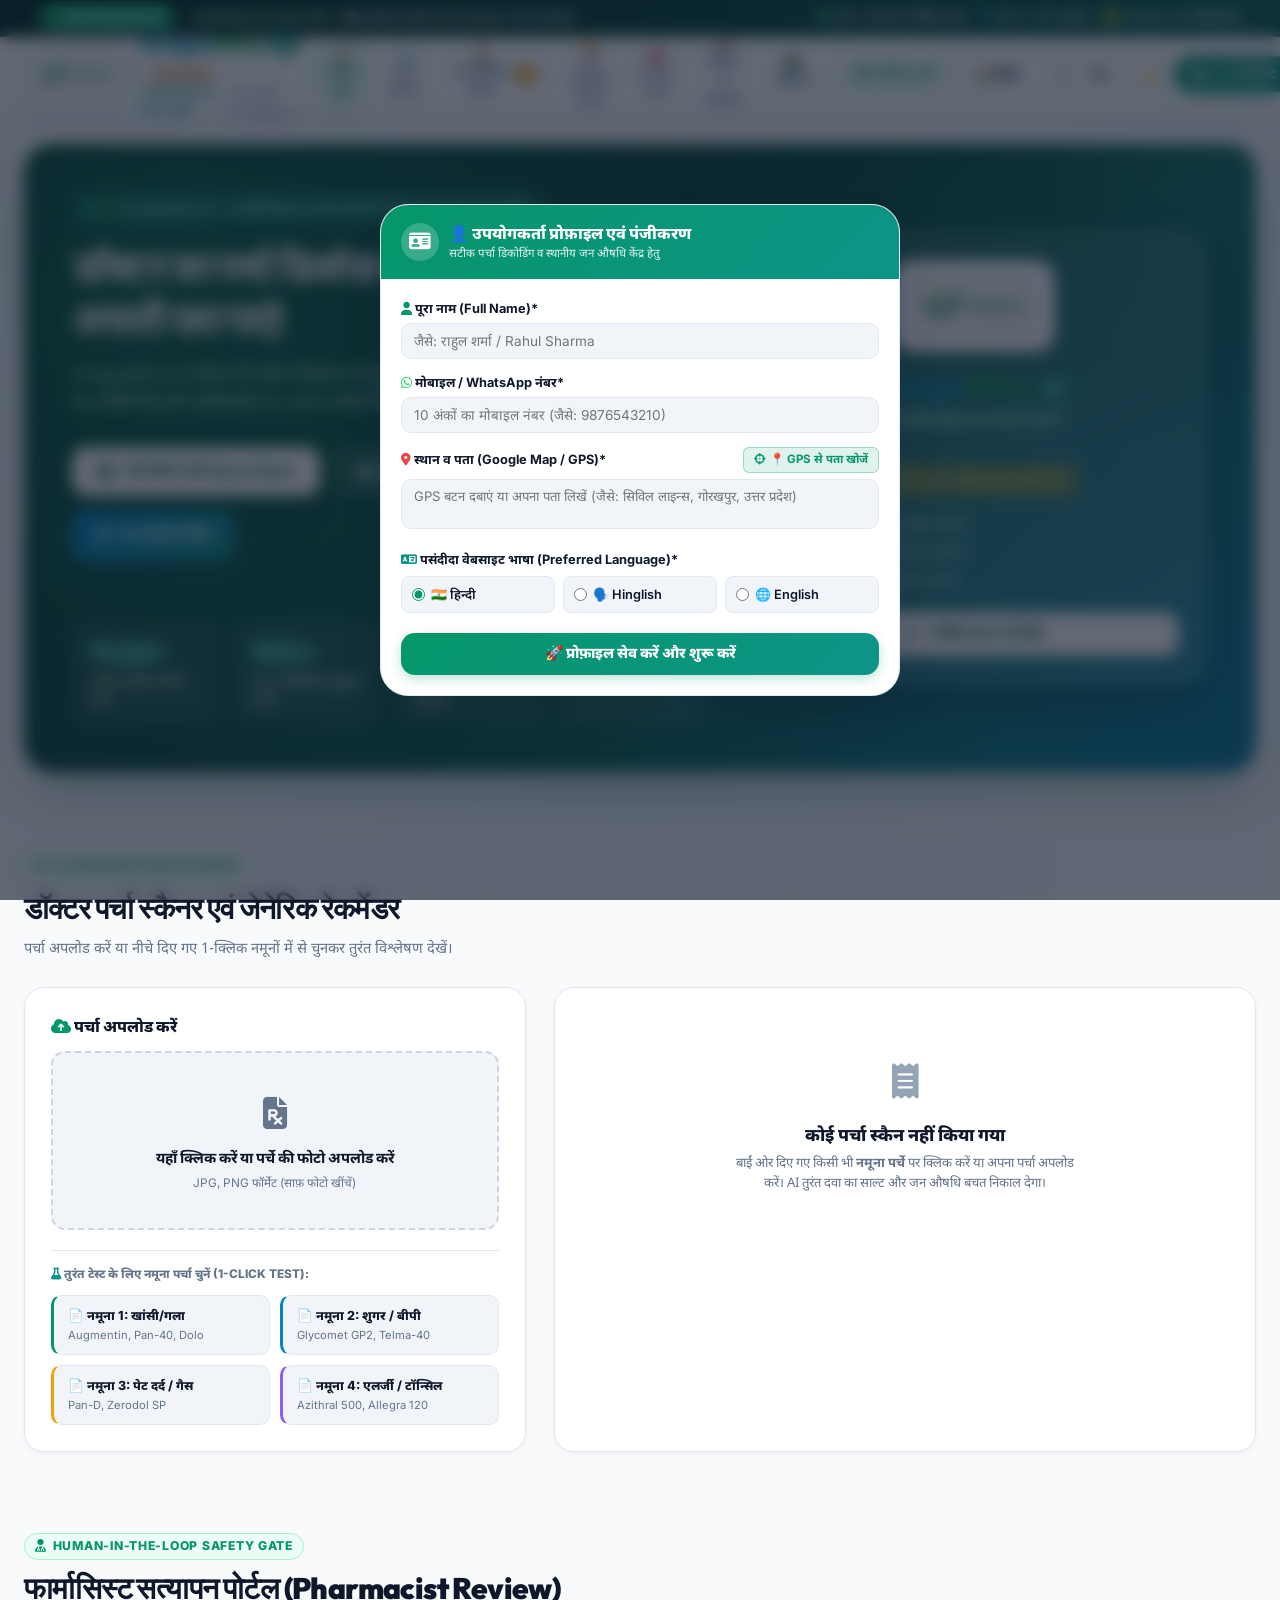
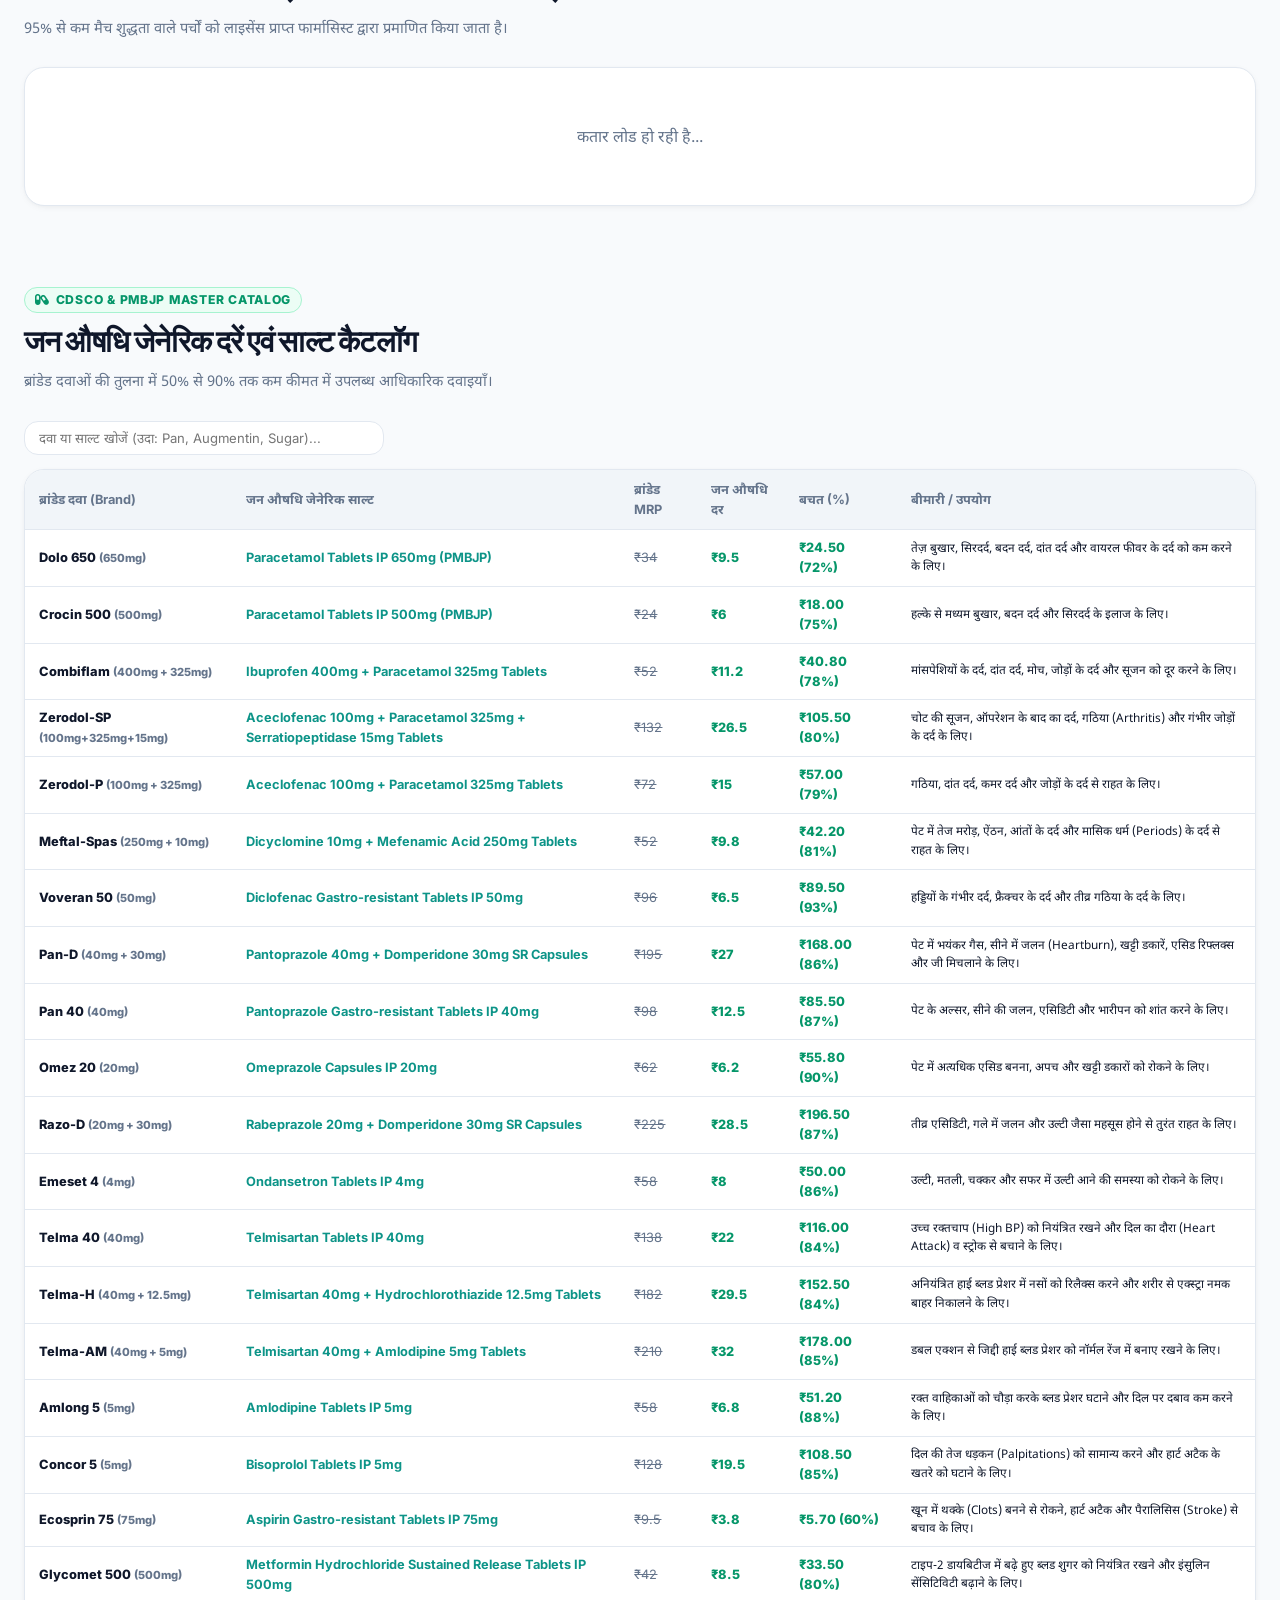
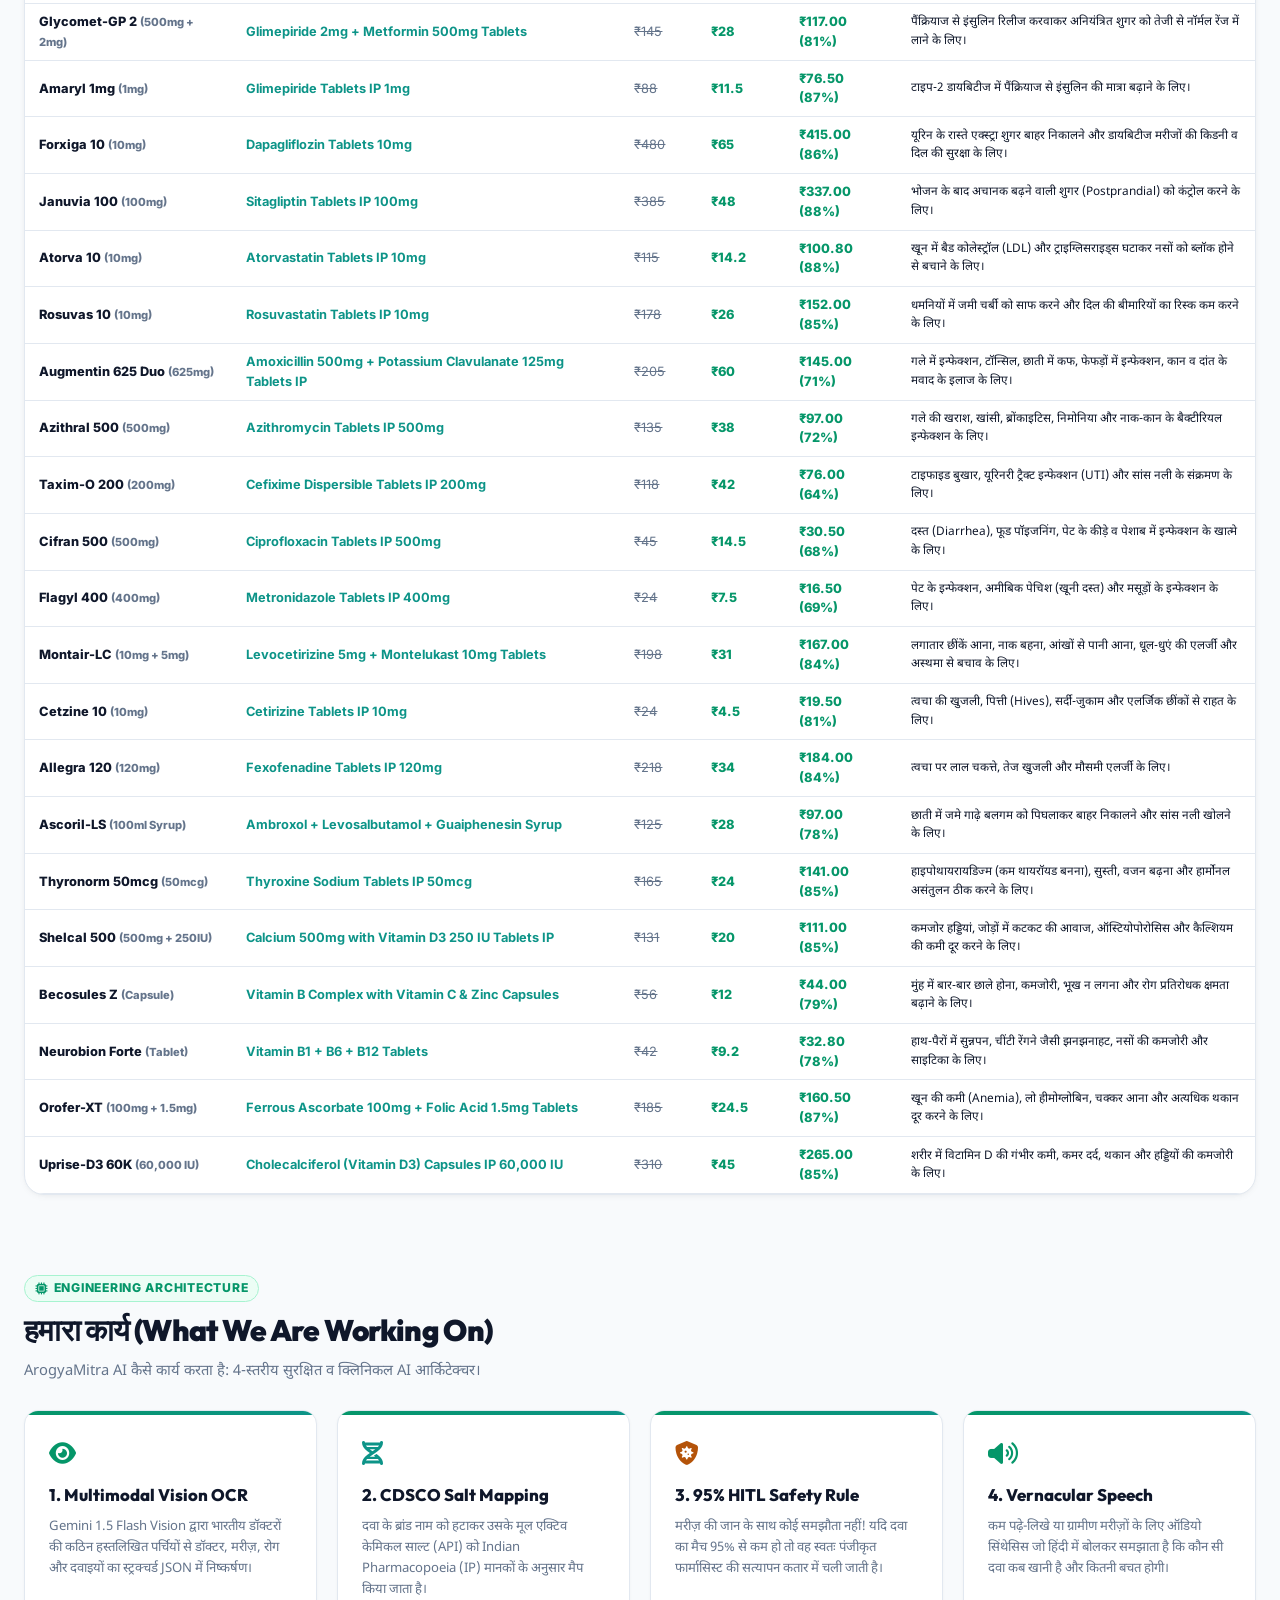
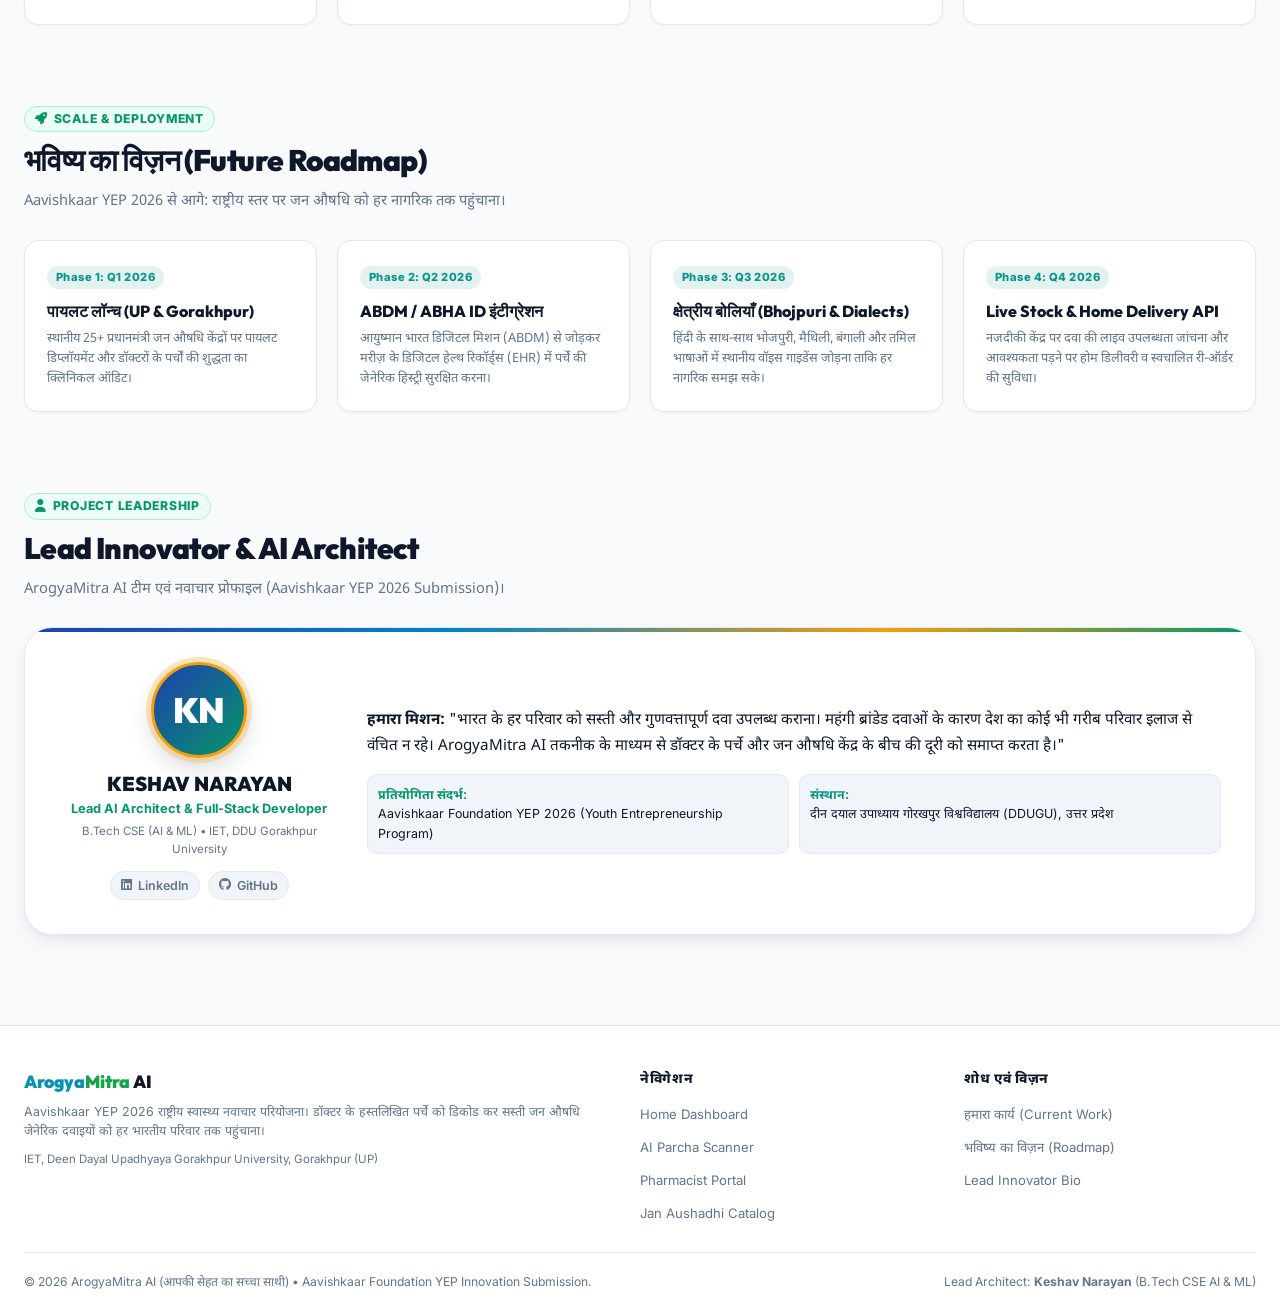
==== index.html @ 3b6ddde6 "feat(logo): Update to official heart-plus-capsule ArogyaMitra logo & set tab favicon" ====
<!DOCTYPE html>
<html lang="hi" class="light">
<head>
  <meta charset="UTF-8">
  <meta name="viewport" content="width=device-width, initial-scale=1.0">
  <title>ArogyaMitra AI (आरोग्यमित्र) | आपकी सेहत का सच्चा साथी — Aavishkaar YEP 2026</title>
  
  <meta name="description" content="ArogyaMitra AI (आपकी सेहत का सच्चा साथी) is an advanced clinical AI platform that decodes handwritten doctor prescriptions, identifies CDSCO-approved generic salts, and provides PMBJP Jan Aushadhi rates with Hindi voice guidance.">
  <meta name="keywords" content="ArogyaMitra AI, आरोग्यमित्र, आपकी सेहत का सच्चा साथी, Jan Aushadhi, Generic Medicines, Prescription Decoder, CDSCO, PMBJP, Aavishkaar 2026, DDU Gorakhpur">
  
  <!-- Google Fonts: Outfit, Inter & Noto Sans Devanagari -->
  <link rel="preconnect" href="https://fonts.googleapis.com">
  <link rel="preconnect" href="https://fonts.gstatic.com" crossorigin>
  <link href="https://fonts.googleapis.com/css2?family=Inter:wght@300;400;500;600;700;800&family=Noto+Sans+Devanagari:wght@400;500;600;700&family=Outfit:wght@400;600;700;800;900&display=swap" rel="stylesheet">
  
  <!-- FontAwesome Icons -->
  <link rel="stylesheet" href="https://cdnjs.cloudflare.com/ajax/libs/font-awesome/6.5.1/css/all.min.css">
  <link rel="icon" type="image/png" href="logo.png">

  <style>
    /* ==========================================================================
       DOSEMITRA AI — MODERN CLINICAL & AESTHETIC DESIGN SYSTEM
       Aavishkaar YEP 2026 Innovation Submission • Keshav Narayan
       ========================================================================== */
    :root {
      /* Brand Color Palette */
      --primary: #059669;
      --primary-hover: #047857;
      --primary-light: #ecfdf5;
      --primary-border: #a7f3d0;
      --primary-glow: rgba(5, 150, 105, 0.35);

      --secondary: #0d9488;
      --secondary-hover: #0f766e;
      --secondary-light: #f0fdfa;
      --secondary-border: #99f6e4;

      --accent: #f59e0b;
      --accent-hover: #d97706;
      --accent-light: #fef3c7;
      --accent-dark: #b45309;

      --info: #0284c7;
      --info-light: #e0f2fe;
      --danger: #ef4444;
      --danger-light: #fee2e2;
      --success: #10b981;
      --success-light: #d1fae5;
      
      /* Surface & Layout */
      --bg-body: #f8fafc;
      --bg-card: #ffffff;
      --bg-card-alt: #f1f5f9;
      --bg-glass: rgba(255, 255, 255, 0.88);
      --border: #e2e8f0;
      --border-dark: #cbd5e1;
      --border-glass: rgba(226, 232, 240, 0.85);

      /* Typography & Text */
      --text-main: #0f172a;
      --text-muted: #64748b;
      --text-light: #94a3b8;
      
      /* Radii */
      --radius-xs: 6px;
      --radius-sm: 10px;
      --radius-md: 14px;
      --radius-lg: 20px;
      --radius-xl: 28px;
      --radius-pill: 9999px;
      
      /* Modern Layered Shadows */
      --shadow-xs: 0 1px 3px rgba(15, 23, 42, 0.04);
      --shadow-sm: 0 2px 8px -2px rgba(15, 23, 42, 0.06), 0 1px 4px -1px rgba(15, 23, 42, 0.03);
      --shadow-md: 0 8px 24px -4px rgba(15, 23, 42, 0.08), 0 4px 8px -2px rgba(15, 23, 42, 0.04);
      --shadow-lg: 0 16px 36px -6px rgba(15, 23, 42, 0.12), 0 8px 16px -4px rgba(15, 23, 42, 0.05);
      --shadow-xl: 0 24px 50px -12px rgba(15, 23, 42, 0.18);
      --shadow-glow: 0 0 24px rgba(5, 150, 105, 0.35);
      
      /* Typography Families */
      --font-brand: 'Outfit', 'Inter', system-ui, sans-serif;
      --font-body: 'Inter', 'Noto Sans Devanagari', system-ui, sans-serif;
      --font-hindi: 'Noto Sans Devanagari', 'Inter', system-ui, sans-serif;

      /* Transitions */
      --transition-fast: 0.18s cubic-bezier(0.4, 0, 0.2, 1);
      --transition-normal: 0.28s cubic-bezier(0.16, 1, 0.3, 1);
      --transition-spring: 0.4s cubic-bezier(0.34, 1.56, 0.64, 1);
    }

    /* Dark Mode Palette */
    html.dark {
      --bg-body: #0b0f19;
      --bg-card: #111827;
      --bg-card-alt: #1a2234;
      --bg-glass: rgba(17, 24, 39, 0.88);
      --border: #1f293d;
      --border-dark: #2d3b55;
      --border-glass: rgba(255, 255, 255, 0.08);

      --text-main: #f8fafc;
      --text-muted: #94a3b8;
      --text-light: #64748b;

      --primary-light: rgba(5, 150, 105, 0.18);
      --primary-border: #065f46;
      --secondary-light: rgba(13, 148, 136, 0.18);
      --secondary-border: #115e59;

      --shadow-sm: 0 2px 8px -2px rgba(0, 0, 0, 0.4);
      --shadow-md: 0 8px 24px -4px rgba(0, 0, 0, 0.55);
      --shadow-lg: 0 16px 36px -6px rgba(0, 0, 0, 0.7);
      --shadow-xl: 0 24px 50px -12px rgba(0, 0, 0, 0.85);
    }

    /* Global Base Reset */
    * { box-sizing: border-box; margin: 0; padding: 0; }
    
    html {
      scroll-behavior: smooth;
      -webkit-font-smoothing: antialiased;
      -moz-osx-font-smoothing: grayscale;
      text-rendering: optimizeLegibility;
    }

    body {
      font-family: var(--font-body);
      background-color: var(--bg-body);
      background-image: 
        radial-gradient(at 0% 0%, rgba(5, 150, 105, 0.04) 0px, transparent 40%),
        radial-gradient(at 100% 0%, rgba(13, 148, 136, 0.04) 0px, transparent 40%),
        radial-gradient(at 50% 100%, rgba(2, 132, 199, 0.03) 0px, transparent 50%);
      background-attachment: fixed;
      color: var(--text-main);
      line-height: 1.55;
      min-height: 100vh;
      display: flex;
      flex-direction: column;
      overflow-x: hidden;
      transition: background-color var(--transition-normal), color var(--transition-normal);
    }

    html.dark body {
      background-image: 
        radial-gradient(at 0% 0%, rgba(5, 150, 105, 0.1) 0px, transparent 40%),
        radial-gradient(at 100% 0%, rgba(13, 148, 136, 0.08) 0px, transparent 40%),
        radial-gradient(at 50% 100%, rgba(2, 132, 199, 0.06) 0px, transparent 50%);
    }

    .container {
      width: 100%;
      max-width: 1280px;
      margin: 0 auto;
      padding: 0 24px;
    }

    /* TOP ANNOUNCEMENT BAR */
    .top-announcement {
      background: linear-gradient(90deg, #022c22 0%, #064e3b 35%, #0f766e 70%, #064e3b 100%);
      background-size: 200% 100%;
      animation: gradientShift 12s ease infinite;
      color: #ffffff;
      font-size: 0.76rem;
      padding: 7px 16px;
      font-weight: 600;
      border-bottom: 1px solid rgba(255, 255, 255, 0.12);
      box-shadow: 0 1px 6px rgba(0, 0, 0, 0.1);
    }
    @keyframes gradientShift {
      0% { background-position: 0% 50%; }
      50% { background-position: 100% 50%; }
      100% { background-position: 0% 50%; }
    }
    .badge-pill-live {
      background: #10b981;
      color: #ffffff;
      padding: 3px 9px;
      border-radius: var(--radius-pill);
      font-size: 0.65rem;
      font-weight: 800;
      letter-spacing: 0.04em;
      margin-right: 8px;
      display: inline-flex;
      align-items: center;
      box-shadow: 0 0 10px rgba(16, 185, 129, 0.5);
      animation: pulseGlow 2.5s infinite;
    }
    @keyframes pulseGlow {
      0%, 100% { box-shadow: 0 0 8px rgba(16, 185, 129, 0.6); }
      50% { box-shadow: 0 0 18px rgba(16, 185, 129, 0.9); }
    }

    /* STICKY NAVBAR */
    .sticky-header-container {
      position: sticky;
      top: 0;
      z-index: 100;
      background: var(--bg-glass);
      backdrop-filter: blur(16px);
      -webkit-backdrop-filter: blur(16px);
      border-bottom: 1px solid var(--border-glass);
      box-shadow: 0 4px 20px -2px rgba(15, 23, 42, 0.05);
      transition: background-color var(--transition-normal), border-color var(--transition-normal);
    }
    .navbar {
      height: 74px;
      display: flex;
      align-items: center;
    }
    .nav-container {
      display: flex;
      align-items: center;
      justify-content: space-between;
      gap: 16px;
    }
    .brand-link {
      display: flex;
      align-items: center;
      gap: 12px;
      text-decoration: none;
      cursor: pointer;
      transition: transform var(--transition-fast);
    }
    .brand-link:hover {
      transform: translateY(-1px);
    }
    .brand-logo-wrap {
      display: flex;
      align-items: center;
      justify-content: center;
      background: #ffffff;
      padding: 3px 8px;
      border-radius: var(--radius-md);
      border: 1px solid rgba(13, 148, 136, 0.25);
      box-shadow: 0 4px 14px rgba(13, 148, 136, 0.15);
      transition: all var(--transition-spring);
    }
    .brand-link:hover .brand-logo-wrap {
      transform: scale(1.05) rotate(-2deg);
      border-color: rgba(22, 163, 74, 0.45);
      box-shadow: 0 6px 20px rgba(22, 163, 74, 0.25);
    }
    .brand-logo-img {
      height: 48px;
      width: auto;
      object-fit: contain;
      display: block;
    }
    .brand-title {
      font-family: var(--font-brand);
      font-size: 1.35rem;
      font-weight: 900;
      color: var(--text-main);
      letter-spacing: -0.02em;
      display: flex;
      align-items: center;
    }
    .brand-arogya {
      color: #0891b2;
      font-weight: 900;
    }
    .brand-mitra {
      color: #16a34a;
      font-weight: 900;
    }
    .brand-ai-badge {
      display: inline-block;
      font-size: 0.72rem;
      font-weight: 900;
      background: linear-gradient(135deg, #0891b2 0%, #16a34a 100%);
      color: #ffffff;
      padding: 2px 7px;
      border-radius: 999px;
      box-shadow: 0 2px 8px rgba(13, 148, 136, 0.35);
      margin-left: 5px;
      vertical-align: middle;
    }
    .brand-yep-badge {
      background: rgba(245, 158, 11, 0.12);
      color: #b45309;
      border: 1px solid rgba(245, 158, 11, 0.35);
      font-size: 0.65rem;
      font-weight: 800;
      padding: 2px 7px;
      border-radius: 6px;
      margin-left: 6px;
      letter-spacing: 0.04em;
    }
    .brand-subtitle {
      font-size: 0.73rem;
      display: flex;
      align-items: center;
      gap: 5px;
    }
    .brand-tagline-text {
      font-family: var(--font-hindi);
      font-weight: 700;
      color: #0d9488;
    }
    .brand-dot-separator {
      color: #94a3b8;
    }
    .brand-institute {
      color: var(--text-muted);
      font-weight: 500;
    }

    .nav-links {
      display: flex;
      align-items: center;
      gap: 4px;
      list-style: none;
    }
    .nav-item button {
      display: inline-flex;
      align-items: center;
      gap: 6px;
      padding: 8px 14px;
      border-radius: var(--radius-pill);
      color: var(--text-muted);
      font-size: 0.85rem;
      font-weight: 600;
      background: transparent;
      border: 1px solid transparent;
      cursor: pointer;
      transition: all var(--transition-fast);
    }
    .nav-item button:hover {
      color: var(--primary);
      background: var(--primary-light);
      border-color: var(--primary-border);
      transform: translateY(-1px);
    }
    .nav-item.active button {
      color: var(--primary);
      background: var(--primary-light);
      border-color: var(--primary-border);
      font-weight: 700;
      box-shadow: 0 2px 8px rgba(5, 150, 105, 0.12);
    }
    .nav-item-badge {
      background: var(--accent);
      color: #ffffff;
      font-size: 0.68rem;
      font-weight: 800;
      padding: 1px 7px;
      border-radius: var(--radius-pill);
      box-shadow: 0 2px 6px rgba(245, 158, 11, 0.4);
    }

    .nav-actions {
      display: flex;
      align-items: center;
      gap: 8px;
    }
    .btn-action-icon {
      width: 40px;
      height: 40px;
      border-radius: var(--radius-md);
      border: 1px solid var(--border);
      background: var(--bg-card);
      color: var(--text-main);
      display: flex;
      align-items: center;
      justify-content: center;
      cursor: pointer;
      font-size: 0.95rem;
      transition: all var(--transition-fast);
      box-shadow: var(--shadow-xs);
    }
    .btn-action-icon:hover {
      border-color: var(--primary);
      color: var(--primary);
      transform: translateY(-2px);
      box-shadow: var(--shadow-sm);
    }
    .btn-profile-badge {
      display: inline-flex;
      align-items: center;
      gap: 6px;
      padding: 8px 14px;
      background: var(--primary-light);
      color: var(--primary);
      border: 1px solid var(--primary-border);
      border-radius: var(--radius-pill);
      font-size: 0.8rem;
      font-weight: 700;
      cursor: pointer;
      transition: all var(--transition-fast);
      white-space: nowrap;
      box-shadow: var(--shadow-xs);
    }
    .btn-profile-badge:hover {
      background: var(--primary);
      color: #ffffff;
      transform: translateY(-2px);
      box-shadow: 0 4px 14px var(--primary-glow);
    }
    .lang-select-box {
      padding: 8px 12px;
      background: var(--bg-card);
      color: var(--text-main);
      border: 1px solid var(--border);
      border-radius: var(--radius-md);
      font-size: 0.78rem;
      font-weight: 700;
      cursor: pointer;
      outline: none;
      transition: all var(--transition-fast);
      box-shadow: var(--shadow-xs);
    }
    .lang-select-box:focus, .lang-select-box:hover {
      border-color: var(--primary);
      box-shadow: 0 0 0 3px rgba(5, 150, 105, 0.15);
    }
    .btn-chat-trigger {
      display: inline-flex;
      align-items: center;
      gap: 8px;
      padding: 9px 16px;
      background: linear-gradient(135deg, #059669 0%, #0d9488 100%);
      color: #ffffff;
      border-radius: var(--radius-pill);
      font-size: 0.82rem;
      font-weight: 700;
      cursor: pointer;
      border: none;
      white-space: nowrap;
      box-shadow: 0 4px 14px var(--primary-glow);
      transition: all var(--transition-fast);
    }
    .btn-chat-trigger:hover {
      transform: translateY(-2px) scale(1.02);
      box-shadow: 0 6px 20px rgba(5, 150, 105, 0.45);
    }

    /* MODAL OVERLAYS & CARDS */
    .modal-overlay {
      display: none;
      position: fixed;
      top: 0;
      left: 0;
      width: 100%;
      height: 100%;
      background: rgba(15, 23, 42, 0.65);
      backdrop-filter: blur(8px);
      -webkit-backdrop-filter: blur(8px);
      z-index: 500;
      align-items: center;
      justify-content: center;
      padding: 20px;
      animation: modalFadeIn 0.2s ease-out;
    }
    @keyframes modalFadeIn {
      from { opacity: 0; }
      to { opacity: 1; }
    }
    .modal-content-card {
      background: var(--bg-card);
      border: 1px solid var(--border);
      border-radius: var(--radius-xl);
      width: 100%;
      max-width: 520px;
      box-shadow: var(--shadow-xl);
      overflow: hidden;
      animation: modalScaleUp 0.3s cubic-bezier(0.16, 1, 0.3, 1);
    }
    @keyframes modalScaleUp {
      from { transform: scale(0.92) translateY(10px); opacity: 0; }
      to { transform: scale(1) translateY(0); opacity: 1; }
    }

    /* MOBILE SUB-NAV */
    .mobile-sub-nav {
      display: none;
      overflow-x: auto;
      white-space: nowrap;
      padding: 10px 16px;
      background: var(--bg-card);
      border-top: 1px solid var(--border);
      gap: 8px;
      scrollbar-width: none;
    }
    .mobile-sub-nav::-webkit-scrollbar { display: none; }
    .sub-nav-link {
      display: inline-flex;
      align-items: center;
      gap: 6px;
      padding: 7px 14px;
      border-radius: var(--radius-pill);
      background: var(--bg-card-alt);
      color: var(--text-muted);
      font-size: 0.78rem;
      font-weight: 600;
      border: 1px solid var(--border);
      cursor: pointer;
      text-decoration: none;
      transition: all var(--transition-fast);
    }
    .sub-nav-link.active {
      background: var(--primary);
      color: #ffffff;
      border-color: var(--primary);
      box-shadow: 0 2px 8px var(--primary-glow);
    }

    
    /* ArogyaMitra Hero Flex & Showcase Card */
    .hero-flex-layout {
      display: grid;
      grid-template-columns: 1.35fr 1fr;
      gap: 36px;
      align-items: center;
    }
    @media (max-width: 992px) {
      .hero-flex-layout {
        grid-template-columns: 1fr;
        gap: 28px;
      }
    }
    .hero-badge-pill {
      display: inline-flex;
      align-items: center;
      gap: 8px;
      font-size: 0.8rem;
      font-weight: 700;
      color: #99f6e4;
      background: rgba(13, 148, 136, 0.3);
      border: 1px solid rgba(153, 246, 228, 0.35);
      padding: 6px 14px;
      border-radius: var(--radius-pill);
      margin-bottom: 16px;
      backdrop-filter: blur(8px);
    }
    .badge-dot-live {
      width: 8px;
      height: 8px;
      border-radius: 50%;
      background: #34d399;
      box-shadow: 0 0 8px #34d399;
    }
    .btn-hero-accent {
      background: linear-gradient(135deg, #0284c7 0%, #0d9488 100%);
      color: #ffffff;
      padding: 13px 22px;
      border-radius: var(--radius-md);
      font-size: 0.95rem;
      font-weight: 800;
      border: 1px solid rgba(255, 255, 255, 0.2);
      cursor: pointer;
      display: inline-flex;
      align-items: center;
      gap: 8px;
      box-shadow: 0 8px 24px rgba(2, 132, 199, 0.3);
      transition: all var(--transition-fast);
    }
    .btn-hero-accent:hover {
      transform: translateY(-3px);
      box-shadow: 0 12px 30px rgba(2, 132, 199, 0.45);
    }
    .hero-showcase-glass-card {
      background: rgba(255, 255, 255, 0.12);
      backdrop-filter: blur(20px);
      -webkit-backdrop-filter: blur(20px);
      border: 1px solid rgba(255, 255, 255, 0.24);
      border-radius: var(--radius-xl);
      padding: 28px;
      text-align: center;
      box-shadow: 0 20px 45px rgba(0, 0, 0, 0.25), inset 0 1px 0 rgba(255, 255, 255, 0.3);
      position: relative;
      overflow: hidden;
      transition: transform var(--transition-normal);
    }
    .hero-showcase-glass-card:hover {
      transform: translateY(-4px);
      box-shadow: 0 24px 55px rgba(0, 0, 0, 0.32), inset 0 1px 0 rgba(255, 255, 255, 0.4);
    }
    .showcase-logo-container {
      background: #ffffff;
      border-radius: var(--radius-lg);
      padding: 12px 20px;
      display: inline-flex;
      align-items: center;
      justify-content: center;
      box-shadow: 0 8px 24px rgba(0, 0, 0, 0.15);
      margin-bottom: 14px;
    }
    .showcase-logo-img {
      height: 68px;
      width: auto;
      object-fit: contain;
    }
    .showcase-brand-name {
      font-family: var(--font-brand);
      font-size: 1.6rem;
      font-weight: 900;
      letter-spacing: -0.02em;
      margin-bottom: 4px;
    }
    .showcase-ai-pill {
      font-size: 0.72rem;
      font-weight: 900;
      background: linear-gradient(135deg, #0891b2, #16a34a);
      color: #fff;
      padding: 2px 8px;
      border-radius: 999px;
      margin-left: 4px;
      vertical-align: middle;
    }
    .showcase-tagline {
      font-family: var(--font-hindi);
      font-size: 0.95rem;
      font-weight: 700;
      color: #a7f3d0;
      margin-bottom: 14px;
    }
    .showcase-divider {
      height: 1px;
      background: rgba(255, 255, 255, 0.18);
      margin: 14px 0;
    }
    .showcase-savings-badge {
      display: inline-flex;
      align-items: center;
      gap: 6px;
      background: rgba(245, 158, 11, 0.25);
      border: 1px solid rgba(245, 158, 11, 0.45);
      color: #fde047;
      padding: 6px 14px;
      border-radius: var(--radius-pill);
      font-size: 0.84rem;
      font-weight: 800;
      margin-bottom: 16px;
    }
    .showcase-features-list {
      display: flex;
      flex-direction: column;
      gap: 8px;
      text-align: left;
      font-size: 0.84rem;
      color: #e2e8f0;
      margin-bottom: 20px;
    }
    .showcase-feat-item {
      display: flex;
      align-items: center;
      gap: 8px;
    }
    .btn-showcase-action {
      width: 100%;
      background: #ffffff;
      color: #064e3b;
      padding: 12px;
      border-radius: var(--radius-md);
      font-size: 0.88rem;
      font-weight: 800;
      border: none;
      cursor: pointer;
      display: inline-flex;
      align-items: center;
      justify-content: center;
      gap: 8px;
      box-shadow: 0 4px 14px rgba(0, 0, 0, 0.15);
      transition: all var(--transition-fast);
    }
    .btn-showcase-action:hover {
      background: #f0fdfa;
      transform: translateY(-2px);
    }

    /* HERO BANNER SECTION */
    .hero-banner-card {
      background: 
        radial-gradient(circle at 10% 20%, rgba(16, 185, 129, 0.35) 0%, transparent 45%),
        radial-gradient(circle at 90% 85%, rgba(2, 132, 199, 0.3) 0%, transparent 45%),
        linear-gradient(135deg, #022c22 0%, #064e3b 45%, #0f766e 85%, #0e7490 100%);
      border-radius: var(--radius-xl);
      padding: 48px;
      color: #ffffff;
      position: relative;
      overflow: hidden;
      box-shadow: 0 20px 50px -10px rgba(6, 78, 59, 0.4), 0 0 0 1px rgba(255, 255, 255, 0.1);
      margin: 32px 0 40px;
    }
    .hero-banner-card::before {
      content: '';
      position: absolute;
      top: -50%;
      right: -20%;
      width: 500px;
      height: 500px;
      background: radial-gradient(circle, rgba(94, 234, 212, 0.15) 0%, transparent 70%);
      pointer-events: none;
      animation: floatSlow 12s ease-in-out infinite alternate;
    }
    @keyframes floatSlow {
      0% { transform: translateY(0) scale(1); }
      100% { transform: translateY(30px) scale(1.1); }
    }
    .hero-title {
      font-family: var(--font-brand);
      font-size: 2.6rem;
      font-weight: 900;
      line-height: 1.25;
      letter-spacing: -0.02em;
      margin-bottom: 16px;
      text-shadow: 0 2px 8px rgba(0, 0, 0, 0.2);
    }
    .hero-title span {
      color: #5eead4;
      background: linear-gradient(135deg, #5eead4 0%, #fde047 100%);
      -webkit-background-clip: text;
      -webkit-text-fill-color: transparent;
      display: inline-block;
    }
    .hero-desc {
      font-family: var(--font-hindi);
      font-size: 1.05rem;
      color: #d1fae5;
      line-height: 1.7;
      margin-bottom: 28px;
      max-width: 820px;
      font-weight: 400;
    }
    .hero-btn-group {
      display: flex;
      flex-wrap: wrap;
      gap: 14px;
      margin-bottom: 34px;
    }
    .btn-hero-primary {
      background: #ffffff;
      color: #064e3b;
      padding: 13px 26px;
      border-radius: var(--radius-md);
      font-size: 0.95rem;
      font-weight: 800;
      border: none;
      cursor: pointer;
      display: inline-flex;
      align-items: center;
      gap: 10px;
      box-shadow: 0 10px 25px rgba(0, 0, 0, 0.2);
      transition: all var(--transition-fast);
    }
    .btn-hero-primary:hover {
      transform: translateY(-3px);
      box-shadow: 0 14px 32px rgba(0, 0, 0, 0.3);
      background: #f8fafc;
    }
    .btn-hero-secondary {
      background: rgba(255, 255, 255, 0.12);
      backdrop-filter: blur(8px);
      -webkit-backdrop-filter: blur(8px);
      color: #ffffff;
      padding: 13px 24px;
      border-radius: var(--radius-md);
      font-size: 0.95rem;
      font-weight: 700;
      border: 1px solid rgba(255, 255, 255, 0.25);
      cursor: pointer;
      display: inline-flex;
      align-items: center;
      gap: 8px;
      transition: all var(--transition-fast);
    }
    .btn-hero-secondary:hover {
      transform: translateY(-3px);
      background: rgba(255, 255, 255, 0.22);
      border-color: rgba(255, 255, 255, 0.45);
    }
    .hero-stats-grid {
      display: grid;
      grid-template-columns: repeat(4, 1fr);
      gap: 16px;
      padding-top: 28px;
      border-top: 1px solid rgba(255, 255, 255, 0.15);
    }
    .hero-stats-grid > div {
      background: rgba(255, 255, 255, 0.08);
      backdrop-filter: blur(6px);
      -webkit-backdrop-filter: blur(6px);
      border: 1px solid rgba(255, 255, 255, 0.15);
      border-radius: var(--radius-md);
      padding: 14px 18px;
      transition: all var(--transition-fast);
    }
    .hero-stats-grid > div:hover {
      background: rgba(255, 255, 255, 0.14);
      transform: translateY(-2px);
    }
    .stat-value {
      font-family: var(--font-brand);
      font-size: 1.65rem;
      font-weight: 900;
      color: #5eead4;
      line-height: 1.2;
    }
    .stat-label {
      font-size: 0.74rem;
      color: rgba(255, 255, 255, 0.9);
      font-weight: 600;
      margin-top: 4px;
    }

    /* SECTIONS */
    .section-block {
      padding: 40px 0;
    }
    .section-tag {
      display: inline-flex;
      align-items: center;
      gap: 6px;
      font-size: 0.76rem;
      font-weight: 800;
      color: var(--primary);
      text-transform: uppercase;
      letter-spacing: 0.06em;
      margin-bottom: 6px;
      background: var(--primary-light);
      padding: 3px 10px;
      border-radius: var(--radius-pill);
      border: 1px solid var(--primary-border);
    }
    .section-title {
      font-family: var(--font-brand);
      font-size: 1.85rem;
      font-weight: 900;
      letter-spacing: -0.02em;
      color: var(--text-main);
    }
    .section-subtitle {
      font-family: var(--font-hindi);
      font-size: 0.92rem;
      color: var(--text-muted);
      margin-top: 6px;
      margin-bottom: 26px;
      line-height: 1.6;
    }

    /* CARDS & SCANNER LAYOUT */
    .card {
      background: var(--bg-card);
      border: 1px solid var(--border);
      border-radius: var(--radius-lg);
      padding: 26px;
      box-shadow: var(--shadow-sm);
      transition: all var(--transition-normal);
    }
    .card:hover {
      box-shadow: var(--shadow-md);
      border-color: var(--border-dark);
    }
    .scanner-grid {
      display: grid;
      grid-template-columns: 5fr 7fr;
      gap: 28px;
    }
    .drop-box {
      border: 2px dashed var(--border-dark);
      background: var(--bg-card-alt);
      border-radius: var(--radius-md);
      padding: 36px 20px;
      text-align: center;
      cursor: pointer;
      transition: all var(--transition-fast);
    }
    .drop-box:hover {
      border-color: var(--primary);
      background: var(--primary-light);
      transform: scale(1.01);
      box-shadow: 0 8px 24px rgba(5, 150, 105, 0.12);
    }
    .sample-grid {
      display: grid;
      grid-template-columns: 1fr 1fr;
      gap: 10px;
      margin-top: 12px;
    }
    .btn-sample {
      padding: 12px 14px;
      background: var(--bg-card-alt);
      border: 1px solid var(--border);
      border-radius: var(--radius-sm);
      text-align: left;
      cursor: pointer;
      font-size: 0.78rem;
      display: flex;
      flex-direction: column;
      gap: 3px;
      transition: all var(--transition-fast);
      border-left: 3px solid var(--primary);
    }
    .btn-sample:hover {
      border-color: var(--primary);
      background: var(--primary-light);
      transform: translateY(-2px);
      box-shadow: var(--shadow-sm);
    }
    .btn-sample:nth-child(2) { border-left-color: #0284c7; }
    .btn-sample:nth-child(3) { border-left-color: #f59e0b; }
    .btn-sample:nth-child(4) { border-left-color: #8b5cf6; }

    .btn-scan-main {
      width: 100%;
      margin-top: 16px;
      padding: 15px;
      border-radius: var(--radius-md);
      background: linear-gradient(135deg, #059669 0%, #0d9488 50%, #0284c7 100%);
      color: #ffffff;
      font-weight: 800;
      font-size: 0.98rem;
      border: none;
      cursor: pointer;
      display: flex;
      align-items: center;
      justify-content: center;
      gap: 10px;
      box-shadow: 0 6px 20px rgba(5, 150, 105, 0.35);
      transition: all var(--transition-fast);
    }
    .btn-scan-main:hover {
      transform: translateY(-2px);
      box-shadow: 0 10px 30px rgba(5, 150, 105, 0.5);
    }

    /* MEDICINE CARDS */
    .medicine-card {
      background: var(--bg-card);
      border: 1px solid var(--border);
      border-left: 4px solid var(--primary);
      border-radius: var(--radius-md);
      padding: 18px;
      margin-bottom: 14px;
      box-shadow: var(--shadow-xs);
      transition: all var(--transition-fast);
    }
    .medicine-card:hover {
      transform: translateY(-2px);
      box-shadow: var(--shadow-md);
    }
    .med-header {
      display: flex;
      justify-content: space-between;
      align-items: flex-start;
      margin-bottom: 10px;
    }
    .med-brand-name {
      font-weight: 800;
      font-size: 1.02rem;
      color: var(--text-main);
    }
    .med-generic-salt {
      font-size: 0.85rem;
      color: var(--primary);
      font-weight: 700;
      margin-top: 3px;
    }
    .med-price-strip {
      background: var(--bg-card-alt);
      border-radius: var(--radius-sm);
      padding: 10px 14px;
      display: grid;
      grid-template-columns: repeat(3, 1fr);
      gap: 8px;
      font-size: 0.8rem;
      margin: 10px 0;
      border: 1px solid var(--border);
    }
    .med-info-box {
      font-family: var(--font-hindi);
      font-size: 0.8rem;
      padding: 10px 12px;
      border-radius: var(--radius-sm);
      line-height: 1.5;
      margin-top: 6px;
    }

    /* VOICE PLAYER BAR */
    .voice-player-bar {
      background: linear-gradient(90deg, #ecfdf5 0%, #f0fdfa 100%);
      border: 1px solid var(--primary-border);
      border-radius: var(--radius-md);
      padding: 14px 18px;
      display: flex;
      align-items: center;
      justify-content: space-between;
      gap: 14px;
      margin-bottom: 16px;
      box-shadow: var(--shadow-xs);
    }
    html.dark .voice-player-bar {
      background: linear-gradient(90deg, rgba(5, 150, 105, 0.15) 0%, rgba(13, 148, 136, 0.12) 100%);
      border-color: #065f46;
    }

    /* SAVINGS SUMMARY BOX */
    .savings-summary-box {
      background: linear-gradient(135deg, #059669 0%, #0d9488 60%, #047857 100%);
      color: #ffffff;
      border-radius: var(--radius-md);
      padding: 18px 22px;
      display: flex;
      align-items: center;
      justify-content: space-between;
      margin-bottom: 18px;
      box-shadow: 0 8px 25px rgba(5, 150, 105, 0.35);
    }

    /* FEATURES GRID */
    .features-grid {
      display: grid;
      grid-template-columns: repeat(4, 1fr);
      gap: 20px;
    }
    .feature-card {
      background: var(--bg-card);
      border: 1px solid var(--border);
      border-radius: var(--radius-md);
      padding: 24px;
      position: relative;
      overflow: hidden;
      box-shadow: var(--shadow-xs);
      transition: all var(--transition-fast);
    }
    .feature-card::before {
      content: '';
      position: absolute;
      top: 0;
      left: 0;
      width: 100%;
      height: 4px;
      background: linear-gradient(90deg, var(--primary), var(--secondary));
    }
    .feature-card:hover {
      transform: translateY(-5px);
      box-shadow: var(--shadow-lg);
      border-color: var(--primary-border);
    }
    .feature-card-title {
      font-family: var(--font-brand);
      font-size: 1.05rem;
      font-weight: 800;
      margin-bottom: 8px;
      color: var(--text-main);
    }
    .feature-card-desc {
      font-family: var(--font-hindi);
      font-size: 0.82rem;
      color: var(--text-muted);
      line-height: 1.6;
    }

    /* ROADMAP TIMELINE */
    .roadmap-timeline {
      display: grid;
      grid-template-columns: repeat(4, 1fr);
      gap: 20px;
    }
    .roadmap-card {
      background: var(--bg-card);
      border: 1px solid var(--border);
      border-radius: var(--radius-md);
      padding: 22px;
      box-shadow: var(--shadow-xs);
      transition: all var(--transition-fast);
      position: relative;
    }
    .roadmap-card:hover {
      transform: translateY(-4px);
      box-shadow: var(--shadow-md);
      border-color: var(--secondary);
    }
    .roadmap-phase-badge {
      font-size: 0.7rem;
      font-weight: 800;
      padding: 3px 9px;
      border-radius: var(--radius-pill);
      background: rgba(13, 148, 136, 0.12);
      color: var(--secondary);
      display: inline-block;
      margin-bottom: 10px;
      letter-spacing: 0.04em;
    }
    .roadmap-card-title {
      font-family: var(--font-brand);
      font-size: 1rem;
      font-weight: 800;
      margin-bottom: 6px;
      color: var(--text-main);
    }
    .roadmap-card-desc {
      font-family: var(--font-hindi);
      font-size: 0.8rem;
      color: var(--text-muted);
      line-height: 1.55;
    }

    /* DEVELOPER SECTION */
    .dev-profile-container {
      background: var(--bg-card);
      border: 1px solid var(--border);
      border-radius: var(--radius-xl);
      padding: 34px;
      display: grid;
      grid-template-columns: 280px 1fr;
      gap: 28px;
      align-items: center;
      position: relative;
      overflow: hidden;
      box-shadow: var(--shadow-md);
    }
    .dev-profile-container::before {
      content: '';
      position: absolute;
      top: 0;
      left: 0;
      width: 100%;
      height: 4px;
      background: linear-gradient(90deg, #1e40af 0%, #0284c7 35%, #f59e0b 70%, #059669 100%);
    }
    .dev-avatar-circle {
      width: 96px;
      height: 96px;
      border-radius: 50%;
      background: linear-gradient(135deg, #1e40af, #059669);
      color: #ffffff;
      font-family: var(--font-brand);
      font-size: 2.2rem;
      font-weight: 900;
      display: flex;
      align-items: center;
      justify-content: center;
      border: 3px solid #f59e0b;
      box-shadow: 0 0 0 5px rgba(245, 158, 11, 0.25), 0 10px 25px rgba(0, 0, 0, 0.15);
      margin-bottom: 12px;
      transition: transform var(--transition-spring);
    }
    .dev-avatar-circle:hover {
      transform: scale(1.06) rotate(-3deg);
    }

    /* FOOTER */
    .footer {
      background: var(--bg-card);
      border-top: 1px solid var(--border);
      padding: 42px 0 24px;
      margin-top: auto;
    }
    .footer-grid {
      display: grid;
      grid-template-columns: 2fr 1fr 1fr;
      gap: 32px;
      margin-bottom: 28px;
    }
    .footer-col-title {
      font-size: 0.85rem;
      font-weight: 800;
      color: var(--text-main);
      margin-bottom: 12px;
      text-transform: uppercase;
      letter-spacing: 0.05em;
    }
    .footer-links {
      list-style: none;
      display: flex;
      flex-direction: column;
      gap: 8px;
    }
    .footer-links li a {
      color: var(--text-muted);
      text-decoration: none;
      font-size: 0.82rem;
      transition: color var(--transition-fast);
    }
    .footer-links li a:hover {
      color: var(--primary);
      padding-left: 4px;
    }
    .footer-bottom {
      border-top: 1px solid var(--border);
      padding-top: 20px;
      display: flex;
      justify-content: space-between;
      align-items: center;
      font-size: 0.76rem;
      color: var(--text-muted);
      flex-wrap: wrap;
      gap: 10px;
    }

    /* CHAT DRAWER */
    .chat-drawer {
      position: fixed;
      bottom: 24px;
      right: 24px;
      width: 440px;
      max-width: 94vw;
      height: 620px;
      max-height: 86vh;
      background: var(--bg-card);
      border: 1px solid var(--border);
      border-radius: var(--radius-xl);
      box-shadow: 0 25px 60px -15px rgba(15, 23, 42, 0.35);
      display: flex;
      flex-direction: column;
      z-index: 250;
      transform: translateY(120%);
      opacity: 0;
      pointer-events: none;
      transition: all 0.35s cubic-bezier(0.16, 1, 0.3, 1);
      overflow: hidden;
    }
    .chat-drawer.open {
      transform: translateY(0);
      opacity: 1;
      pointer-events: auto;
    }
    .chat-header {
      padding: 14px 18px;
      background: linear-gradient(135deg, #059669 0%, #0d9488 60%, #0f172a 100%);
      color: #ffffff;
      display: flex;
      justify-content: space-between;
      align-items: center;
      border-bottom: 1px solid rgba(255, 255, 255, 0.12);
      box-shadow: 0 2px 10px rgba(0, 0, 0, 0.1);
    }
    .chat-messages {
      flex: 1;
      overflow-y: auto;
      padding: 16px;
      background: var(--bg-card-alt);
      display: flex;
      flex-direction: column;
      gap: 14px;
      font-size: 0.85rem;
    }
    .chat-bubble-ai {
      background: var(--bg-card);
      border: 1px solid var(--border);
      padding: 14px 16px;
      border-radius: 16px 16px 16px 4px;
      max-width: 94%;
      align-self: flex-start;
      box-shadow: var(--shadow-xs);
      color: var(--text-main);
      line-height: 1.6;
    }
    .chat-bubble-user {
      background: linear-gradient(135deg, #059669 0%, #0d9488 100%);
      color: #ffffff;
      padding: 12px 16px;
      border-radius: 16px 16px 4px 16px;
      max-width: 88%;
      align-self: flex-end;
      font-weight: 500;
      line-height: 1.5;
      box-shadow: 0 4px 12px rgba(5, 150, 105, 0.25);
    }
    .chat-chips-bar {
      padding: 10px 14px;
      background: var(--bg-card);
      border-bottom: 1px solid var(--border);
      display: flex;
      gap: 6px;
      overflow-x: auto;
      scrollbar-width: none;
    }
    .chat-chips-bar::-webkit-scrollbar { display: none; }
    .chip-btn {
      padding: 5px 12px;
      background: var(--bg-card-alt);
      border: 1px solid var(--border);
      border-radius: var(--radius-pill);
      font-size: 0.74rem;
      font-weight: 600;
      cursor: pointer;
      white-space: nowrap;
      color: var(--text-main);
      transition: all var(--transition-fast);
    }
    .chip-btn:hover {
      background: var(--primary-light);
      color: var(--primary);
      border-color: var(--primary-border);
      transform: translateY(-1px);
    }

    /* CUSTOM SCROLLBAR */
    ::-webkit-scrollbar {
      width: 7px;
      height: 7px;
    }
    ::-webkit-scrollbar-track {
      background: transparent;
    }
    ::-webkit-scrollbar-thumb {
      background: rgba(148, 163, 184, 0.4);
      border-radius: var(--radius-pill);
    }
    ::-webkit-scrollbar-thumb:hover {
      background: rgba(100, 116, 139, 0.6);
    }

    /* FORM INPUTS & CONTROLS */
    input[type="text"], input[type="tel"], textarea, select {
      font-family: inherit;
      transition: all var(--transition-fast);
    }
    input[type="text"]:focus, input[type="tel"]:focus, textarea:focus {
      border-color: var(--primary) !important;
      box-shadow: 0 0 0 3px rgba(5, 150, 105, 0.18) !important;
      outline: none;
    }
    button {
      font-family: inherit;
      transition: all var(--transition-fast);
    }
    button:active {
      transform: scale(0.97) !important;
    }

    /* CATALOG TABLE STYLING */
    #catalog-tbody tr {
      transition: background-color var(--transition-fast);
    }
    #catalog-tbody tr:hover {
      background-color: var(--primary-light);
    }
    html.dark #catalog-tbody tr:hover {
      background-color: rgba(5, 150, 105, 0.12);
    }

    /* SEARCH MODAL LIVE RESULTS */
    #modal-search-results > div {
      transition: background-color var(--transition-fast);
      border-radius: var(--radius-sm);
    }
    #modal-search-results > div:hover {
      background-color: var(--bg-card-alt);
    }

    /* PHARMACIST QUEUE CARDS */
    #pharmacist-queue-container > div {
      transition: all var(--transition-fast);
    }
    #pharmacist-queue-container > div:hover {
      box-shadow: var(--shadow-md);
      transform: translateY(-2px);
    }

    /* RESPONSIVE BREAKPOINTS */
    @media (max-width: 992px) {
      .scanner-grid { grid-template-columns: 1fr; }
      .features-grid, .roadmap-timeline { grid-template-columns: 1fr 1fr; }
      .desktop-only-nav { display: none; }
      .mobile-sub-nav { display: flex; }
      .dev-profile-container { grid-template-columns: 1fr; text-align: center; }
      .footer-grid { grid-template-columns: 1fr; }
      .hero-title { font-size: 2.1rem; }
      .hero-stats-grid { grid-template-columns: 1fr 1fr; }
    }
    @media (max-width: 640px) {
      .features-grid, .roadmap-timeline { grid-template-columns: 1fr; }
      .hero-banner-card { padding: 28px 20px; }
      .hero-title { font-size: 1.7rem; }
      .hero-stats-grid { grid-template-columns: 1fr; }
      .chat-drawer { right: 0; bottom: 0; width: 100vw; height: 100vh; max-width: 100vw; max-height: 100vh; border-radius: 0; }
    }
  </style>
</head>
<body>

  <!-- TOP ANNOUNCEMENT BAR -->
  <div class="top-announcement">
    <div class="container" style="display: flex; justify-content: space-between; align-items: center; width: 100%;">
      <div style="display: flex; align-items: center; gap: 8px;">
        <span class="badge-pill-live">🌿 AROGYAMITRA AI</span>
        <span><strong style="color: #a7f3d0;">आपकी सेहत का सच्चा साथी</strong> • राष्ट्रीय स्वास्थ्य नवाचार (Aavishkaar YEP 2026)</span>
      </div>
      <div style="font-size: 0.72rem; display: flex; align-items: center; gap: 14px;">
        <span><i class="fa-solid fa-circle-check" style="color: #34d399;"></i> 100% CDSCO जेनेरिक साल्ट</span>
        <span><i class="fa-solid fa-shield-halved" style="color: #38bdf8;"></i> 95%+ HITL सुरक्षा</span>
        <span><i class="fa-solid fa-hospital" style="color: #fde047;"></i> 10,000+ जन औषधि केंद्र</span>
      </div>
    </div>
  </div>

  <!-- STICKY HEADER -->
  <div class="sticky-header-container">
    <header class="navbar">
      <div class="container nav-container">
        
        <a href="#home" onclick="App.navigateTo('home')" class="brand-link" title="ArogyaMitra AI – आपकी सेहत का सच्चा साथी">
          <div class="brand-logo-wrap">
            <img src="logo.png" alt="ArogyaMitra Logo" class="brand-logo-img" onerror="this.onerror=null; this.src='static/logo.png';">
          </div>
          <div class="brand-info">
            <div class="brand-title-line">
              <span class="brand-title"><span class="brand-arogya">Arogya</span><span class="brand-mitra">Mitra</span> <span class="brand-ai-badge">AI</span></span>
              <span class="brand-yep-badge">YEP 2026</span>
            </div>
            <div class="brand-subtitle">
              <span class="brand-tagline-text">आपकी सेहत का सच्चा साथी</span>
              <span class="brand-dot-separator">•</span>
              <span class="brand-institute">IET DDU Gorakhpur</span>
            </div>
          </div>
        </a>

        <!-- Desktop Navigation Links -->
        <ul class="nav-links desktop-only-nav">
          <li class="nav-item active" id="nav-btn-home"><button onclick="App.navigateTo('home')" data-i18n="nav_home">🏠 Home</button></li>
          <li class="nav-item" id="nav-btn-scanner"><button onclick="App.navigateTo('scanner')" data-i18n="nav_scanner">🩺 AI Scanner</button></li>
          <li class="nav-item" id="nav-btn-pharmacist">
            <button onclick="App.navigateTo('pharmacist')">
              <span data-i18n="nav_pharmacist">👨‍⚕️ Pharmacist Portal</span> 
              <span class="nav-item-badge" id="badge-pending-count">0</span>
            </button>
          </li>
          <li class="nav-item" id="nav-btn-catalog"><button onclick="App.navigateTo('catalog')" data-i18n="nav_catalog">💊 Jan Aushadhi</button></li>
          <li class="nav-item" id="nav-btn-work"><button onclick="App.navigateTo('work')" data-i18n="nav_work">🎯 हमारा कार्य</button></li>
          <li class="nav-item" id="nav-btn-roadmap"><button onclick="App.navigateTo('roadmap')" data-i18n="nav_roadmap">🚀 विज़न व रोडमैप</button></li>
          <li class="nav-item" id="nav-btn-about"><button onclick="App.navigateTo('about')" data-i18n="nav_about">👨‍💻 About</button></li>
        </ul>

        <div class="nav-actions">
          <!-- Profile Badge -->
          <button onclick="App.openRegistrationModal(false)" id="btn-user-profile" class="btn-profile-badge" title="User Profile">
            <i class="fa-solid fa-user-circle"></i> <span id="nav-user-name">रजिस्टर करें</span>
          </button>

          <!-- Language Selector -->
          <select id="lang-select" onchange="App.setLanguage(this.value)" class="lang-select-box" title="Select Website Language">
            <option value="hi">🇮🇳 हिन्दी</option>
            <option value="hinglish">🗣️ Hinglish</option>
            <option value="en">🌐 English</option>
          </select>

          <button onclick="App.openSearchModal()" class="btn-action-icon" title="Search Medicine (Ctrl+K)">
            <i class="fa-solid fa-magnifying-glass"></i>
          </button>
          
          <button onclick="App.toggleTheme()" id="theme-btn" class="btn-action-icon" title="Toggle Theme">
            🌙
          </button>

          <button onclick="App.toggleChat()" class="btn-chat-trigger" title="AI Health Assistant">
            <i class="fa-solid fa-robot"></i>
            <span data-i18n="nav_chat_btn">आरोग्य AI सहायक</span>
          </button>
        </div>

      </div>
    </header>

    <!-- Mobile Sub-Nav -->
    <nav class="mobile-sub-nav">
      <button onclick="App.openRegistrationModal(false)" class="sub-nav-link" id="mob-profile-btn" style="border-color:var(--primary); color:var(--primary); font-weight:700;"><i class="fa-solid fa-user"></i> <span id="mob-user-name">Profile</span></button>
      <button onclick="App.navigateTo('home')" class="sub-nav-link active" id="subnav-home" data-i18n="mob_nav_home">🏠 Home</button>
      <button onclick="App.navigateTo('scanner')" class="sub-nav-link" id="subnav-scanner" data-i18n="mob_nav_scanner">🩺 Scanner</button>
      <button onclick="App.navigateTo('pharmacist')" class="sub-nav-link" id="subnav-pharmacist">👨‍⚕️ Pharmacist (<span id="subnav-badge">0</span>)</button>
      <button onclick="App.navigateTo('catalog')" class="sub-nav-link" id="subnav-catalog" data-i18n="mob_nav_catalog">💊 दवा खोजें</button>
      <button onclick="App.navigateTo('work')" class="sub-nav-link" id="subnav-work" data-i18n="mob_nav_work">🎯 कार्य</button>
      <button onclick="App.navigateTo('roadmap')" class="sub-nav-link" id="subnav-roadmap" data-i18n="mob_nav_roadmap">🚀 विज़न</button>
      <button onclick="App.navigateTo('about')" class="sub-nav-link" id="subnav-about" data-i18n="mob_nav_about">👨‍💻 About</button>
    </nav>
  </div>

  <!-- MAIN CONTAINER -->
  <main class="container" style="flex: 1; padding-bottom: 50px;">

    <!-- SECTION 1: HOME / HERO -->
    <section id="section-home">
      <div class="hero-banner-card">
        <div class="hero-flex-layout">
          <div class="hero-left-col">
            <div class="hero-badge-pill">
              <span class="badge-dot-live"></span>
              <span><strong>🌿 ArogyaMitra AI</strong> • आपकी सेहत का सच्चा साथी | PMBJP & CDSCO प्रमाणित</span>
            </div>
            <h1 class="hero-title">
              डॉक्टर का पर्चा डिकोड करें, <span>50% से 90% तक</span> सस्ती असली दवा पाएं!
            </h1>
            <p class="hero-desc">
              ArogyaMitra AI डॉक्टर की कठिन लिखावट को तुरंत पढ़कर उसका CDSCO प्रमाणित सही केमिकल साल्ट पहचानता है और जन औषधि केंद्र की आधिकारिक दर, बचत व बीमारी की पूरी जानकारी शुद्ध हिंदी में समझाता है।
            </p>
            <div class="hero-btn-group">
              <button onclick="App.navigateTo('scanner')" class="btn-hero-primary">
                <i class="fa-solid fa-camera"></i> पर्चा स्कैन करें (Scan Now)
              </button>
              <button onclick="App.navigateTo('catalog')" class="btn-hero-secondary">
                <i class="fa-solid fa-capsules"></i> जन औषधि दवा खोजें
              </button>
              <button onclick="App.toggleChat()" class="btn-hero-accent">
                <i class="fa-solid fa-wand-magic-sparkles"></i> AI आरोग्य मित्र
              </button>
            </div>

            <div class="hero-stats-grid">
              <div>
                <div class="stat-value">₹422+</div>
                <div class="stat-label">औसत मासिक परिवार बचत</div>
              </div>
              <div>
                <div class="stat-value">95%+</div>
                <div class="stat-label">HITL क्लिनिकल शुद्धता नियम</div>
              </div>
              <div>
                <div class="stat-value">40+</div>
                <div class="stat-label">CDSCO मास्टर साल्ट कैटलॉग</div>
              </div>
              <div>
                <div class="stat-value">10,000+</div>
                <div class="stat-label">जन औषधि केंद्र समर्थित</div>
              </div>
            </div>
          </div>

          <!-- Hero Right Showcase Card -->
          <div class="hero-right-col">
            <div class="hero-showcase-glass-card">
              <div class="showcase-logo-container">
                <img src="logo.png" alt="ArogyaMitra Logo" class="showcase-logo-img" onerror="this.onerror=null; this.src='static/logo.png';">
              </div>
              <div class="showcase-brand-name">
                <span style="color:#0891b2;">Arogya</span><span style="color:#16a34a;">Mitra</span>
                <span class="showcase-ai-pill">AI</span>
              </div>
              <div class="showcase-tagline">"आपकी सेहत का सच्चा साथी"</div>
              <div class="showcase-divider"></div>
              <div class="showcase-savings-badge">
                <i class="fa-solid fa-piggy-bank"></i> 78.9% औसत बचत प्रति पर्चा
              </div>
              <div class="showcase-features-list">
                <div class="showcase-feat-item">
                  <i class="fa-solid fa-circle-check" style="color:#34d399;"></i> <span>डॉक्टर की लिखावट की सटीक पहचान</span>
                </div>
                <div class="showcase-feat-item">
                  <i class="fa-solid fa-circle-check" style="color:#34d399;"></i> <span>100% CDSCO जेनेरिक साल्ट मैच</span>
                </div>
                <div class="showcase-feat-item">
                  <i class="fa-solid fa-circle-check" style="color:#34d399;"></i> <span>24/7 लाइव AI क्लिनिकल परामर्श</span>
                </div>
              </div>
              <button onclick="App.navigateTo('scanner')" class="btn-showcase-action">
                <i class="fa-solid fa-bolt"></i> 1-क्लिक टेस्ट पर्चे देखें
              </button>
            </div>
          </div>
        </div>
      </div>
    </section>

    <!-- SECTION 2: AI SCANNER -->
    <section id="section-scanner" class="section-block">
      <div class="section-tag"><i class="fa-solid fa-wand-magic-sparkles"></i> AI Prescription Decoder</div>
      <h2 class="section-title">डॉक्टर पर्चा स्कैनर एवं जेनेरिक रेकमेंडर</h2>
      <p class="section-subtitle">पर्चा अपलोड करें या नीचे दिए गए 1-क्लिक नमूनों में से चुनकर तुरंत विश्लेषण देखें।</p>

      <div class="scanner-grid">
        <!-- LEFT: UPLOAD -->
        <div class="card">
          <h3 style="font-size: 1rem; font-weight: 800; margin-bottom: 12px;">
            <i class="fa-solid fa-cloud-arrow-up" style="color: var(--primary);"></i> पर्चा अपलोड करें
          </h3>

          <div class="drop-box" id="drop-box" onclick="document.getElementById('file-input').click()">
            <input type="file" id="file-input" accept="image/*" style="display: none;" onchange="App.handleFileSelect(event)">
            <div style="font-size: 2rem; color: var(--text-muted); margin-bottom: 8px;"><i class="fa-solid fa-file-prescription"></i></div>
            <div style="font-weight: 700; font-size: 0.92rem;">यहाँ क्लिक करें या पर्चे की फोटो अपलोड करें</div>
            <div style="font-size: 0.74rem; color: var(--text-muted); margin-top: 4px;">JPG, PNG फॉर्मेट (साफ़ फोटो खींचें)</div>
          </div>

          <div id="preview-box" style="display: none; position: relative; margin-top: 12px; border-radius: var(--radius-md); overflow: hidden; background: #000; aspect-ratio: 4/3; align-items: center; justify-content: center;">
            <img id="image-preview" src="" alt="Prescription Preview" style="max-width: 100%; max-height: 100%; object-fit: contain;">
            <button onclick="App.clearImage()" style="position: absolute; top: 8px; right: 8px; width: 30px; height: 30px; border-radius: 50%; background: rgba(0,0,0,0.7); color: #fff; border: none; cursor: pointer;">✕</button>
          </div>

          <button id="btn-scan-action" onclick="App.triggerScan()" class="btn-scan-main" style="display: none;">
            <i class="fa-solid fa-bolt"></i> AI क्लिनिकल जांच शुरू करें
          </button>

          <!-- 1-CLICK SAMPLES -->
          <div style="margin-top: 20px; padding-top: 14px; border-top: 1px solid var(--border);">
            <div style="font-size: 0.74rem; font-weight: 800; color: var(--text-muted); text-transform: uppercase; margin-bottom: 8px;">
              <i class="fa-solid fa-flask" style="color: var(--secondary);"></i> तुरंत टेस्ट के लिए नमूना पर्चा चुनें (1-Click Test):
            </div>
            <div class="sample-grid">
              <button onclick="App.loadSample('static/samples/media_1791218821837.jpg')" class="btn-sample">
                <span style="font-weight: 800; color: var(--text-main);">📄 नमूना 1: खांसी/गला</span>
                <span style="color: var(--text-muted); font-size: 0.7rem;">Augmentin, Pan-40, Dolo</span>
              </button>
              <button onclick="App.loadSample('static/samples/media_1791218828772.jpg')" class="btn-sample">
                <span style="font-weight: 800; color: var(--text-main);">📄 नमूना 2: शुगर / बीपी</span>
                <span style="color: var(--text-muted); font-size: 0.7rem;">Glycomet GP2, Telma-40</span>
              </button>
              <button onclick="App.loadSample('static/samples/media_1791218841216.jpg')" class="btn-sample">
                <span style="font-weight: 800; color: var(--text-main);">📄 नमूना 3: पेट दर्द / गैस</span>
                <span style="color: var(--text-muted); font-size: 0.7rem;">Pan-D, Zerodol SP</span>
              </button>
              <button onclick="App.loadSample('static/samples/media_1791218841236.jpg')" class="btn-sample">
                <span style="font-weight: 800; color: var(--text-main);">📄 नमूना 4: एलर्जी / टॉन्सिल</span>
                <span style="color: var(--text-muted); font-size: 0.7rem;">Azithral 500, Allegra 120</span>
              </button>
            </div>
          </div>
        </div>

        <!-- RIGHT: RESULTS -->
        <div class="card" id="results-card">
          <div id="results-empty" style="text-align: center; padding: 40px 20px;">
            <div style="font-size: 2.2rem; color: var(--text-light); margin-bottom: 12px;"><i class="fa-solid fa-receipt"></i></div>
            <h4 style="font-weight: 800; font-size: 1.1rem; margin-bottom: 6px;">कोई पर्चा स्कैन नहीं किया गया</h4>
            <p style="font-family: var(--font-hindi); font-size: 0.82rem; color: var(--text-muted); max-width: 360px; margin: 0 auto; line-height: 1.5;">
              बाईं ओर दिए गए किसी भी <strong>नमूना पर्चे</strong> पर क्लिक करें या अपना पर्चा अपलोड करें। AI तुरंत दवा का साल्ट और जन औषधि बचत निकाल देगा।
            </p>
          </div>

          <div id="results-loading" style="display: none; text-align: center; padding: 40px 20px;">
            <div style="font-size: 2rem; color: var(--primary); margin-bottom: 12px;"><i class="fa-solid fa-spinner fa-spin"></i></div>
            <h4 style="font-weight: 800; font-size: 1.1rem;">AI विश्लेषण प्रगति पर है...</h4>
            <p id="loading-step-text" style="font-family: var(--font-hindi); font-size: 0.82rem; color: var(--text-muted); margin-top: 4px;">Gemini 1.5 Flash Vision OCR द्वारा पर्चे का अध्ययन हो रहा है...</p>
          </div>

          <div id="results-content" style="display: none;">
            <div style="display: flex; justify-content: space-between; align-items: center; border-bottom: 1px solid var(--border); padding-bottom: 10px; margin-bottom: 14px;">
              <div>
                <div style="font-size: 0.72rem; color: var(--text-muted); font-weight: 700;">स्कैन स्थिति (Status)</div>
                <div id="res-status-badge" style="font-weight: 800; font-size: 0.82rem; padding: 2px 10px; border-radius: 999px; background: #dcfce7; color: #166534; display: inline-block; margin-top: 2px;">
                  AUTO_VERIFIED
                </div>
              </div>
              <div style="text-align: right;">
                <div style="font-size: 0.72rem; color: var(--text-muted); font-weight: 700;">शुद्धता (Accuracy)</div>
                <div id="res-accuracy-val" style="font-size: 1.4rem; font-weight: 900; color: var(--primary);">97.5%</div>
              </div>
            </div>

            <div style="display: grid; grid-template-columns: repeat(3, 1fr); gap: 10px; background: var(--bg-card-alt); padding: 10px 12px; border-radius: var(--radius-sm); font-size: 0.75rem; margin-bottom: 14px;">
              <div><span style="color: var(--text-muted); display: block;">डॉक्टर:</span><strong id="res-doc-val">Dr. Sunil V. Mehta</strong></div>
              <div><span style="color: var(--text-muted); display: block;">मरीज़:</span><strong id="res-pat-val">Rajesh Kumar Sharma</strong></div>
              <div><span style="color: var(--text-muted); display: block;">निदान:</span><strong id="res-diag-val" style="color: var(--primary);">Respiratory Infection</strong></div>
            </div>

            <!-- VOICE PLAYER -->
            <div class="voice-player-bar">
              <div>
                <div style="font-weight: 800; font-size: 0.85rem;"><i class="fa-solid fa-volume-high" style="color: var(--primary); margin-right: 6px;"></i> हिंदी में सुनें (Voice Guidance)</div>
                <div style="font-family: var(--font-hindi); font-size: 0.74rem; color: var(--text-muted);">AI द्वारा अपनी भाषा में दवाइयों की खुराक व जन औषधि बचत सुनें</div>
              </div>
              <div style="display: flex; gap: 6px;">
                <button id="btn-audio-play" onclick="App.playAudio()" style="padding: 6px 12px; background: var(--primary); color: #fff; border: none; border-radius: var(--radius-sm); cursor: pointer; font-size: 0.78rem; font-weight: 700;">
                  <i class="fa-solid fa-play"></i> ऑडियो बजाएं
                </button>
                <button id="btn-audio-stop" onclick="App.stopAudio()" style="display: none; padding: 6px 12px; background: #334155; color: #fff; border: none; border-radius: var(--radius-sm); cursor: pointer; font-size: 0.78rem; font-weight: 700;">
                  <i class="fa-solid fa-stop"></i> रोकें
                </button>
              </div>
            </div>

            <!-- SAVINGS SUMMARY -->
            <div class="savings-summary-box">
              <div>
                <div style="font-size: 0.74rem; text-transform: uppercase; font-weight: 700;">कुल वित्तीय बचत (Savings)</div>
                <div style="display: flex; align-items: baseline; margin-top: 2px;">
                  <span style="font-size: 2rem; font-weight: 900;" id="res-savings-amt">₹422.00</span>
                  <span style="font-size: 0.8rem; background: rgba(255,255,255,0.22); padding: 2px 8px; border-radius: 999px; margin-left: 8px;" id="res-savings-pct">78.9% कम खर्च</span>
                </div>
              </div>
              <div style="display: flex; gap: 10px; font-size: 0.78rem;">
                <div style="background: rgba(0,0,0,0.2); padding: 6px 10px; border-radius: var(--radius-sm);">
                  <span style="display: block; font-size: 0.68rem; color: #a7f3d0;">ब्रांडेड खर्च:</span>
                  <strong id="res-cost-branded">₹535.00</strong>
                </div>
                <div style="background: rgba(0,0,0,0.2); padding: 6px 10px; border-radius: var(--radius-sm); border: 1px solid rgba(255,255,255,0.3);">
                  <span style="display: block; font-size: 0.68rem; color: #fde68a;">जन औषधि:</span>
                  <strong id="res-cost-generic" style="color: #fde047;">₹113.00</strong>
                </div>
              </div>
            </div>

            <!-- MEDICINES CARDS CONTAINER -->
            <div style="font-size: 0.76rem; font-weight: 800; color: var(--text-muted); text-transform: uppercase; margin-bottom: 8px;">
              पहचानी गई दवाइयाँ (<span id="res-meds-count">0</span>):
            </div>
            <div id="medicines-list-container"></div>

            <!-- ACTIONS -->
            <div style="display: flex; justify-content: space-between; align-items: center; border-top: 1px solid var(--border); padding-top: 12px; margin-top: 14px;">
              <div style="display: flex; gap: 8px;">
                <button onclick="App.shareWhatsApp()" style="padding: 8px 14px; background: #16a34a; color: #fff; border: none; border-radius: var(--radius-sm); font-size: 0.78rem; font-weight: 700; cursor: pointer;">
                  <i class="fa-brands fa-whatsapp"></i> WhatsApp शेयर
                </button>
                <button onclick="App.printSlip()" style="padding: 8px 14px; background: #1e293b; color: #fff; border: none; border-radius: var(--radius-sm); font-size: 0.78rem; font-weight: 700; cursor: pointer;">
                  <i class="fa-solid fa-print"></i> पर्ची प्रिंट
                </button>
              </div>
              <div style="font-size: 0.72rem; color: var(--text-muted);">
                ID: <code id="res-scan-id" style="font-family: monospace;">SCAN_...</code>
              </div>
            </div>

          </div>
        </div>
      </div>
    </section>

    <!-- SECTION 3: PHARMACIST PORTAL -->
    <section id="section-pharmacist" class="section-block">
      <div class="section-tag"><i class="fa-solid fa-user-doctor"></i> Human-In-The-Loop Safety Gate</div>
      <h2 class="section-title">फार्मासिस्ट सत्यापन पोर्टल (Pharmacist Review)</h2>
      <p class="section-subtitle">95% से कम मैच शुद्धता वाले पर्चों को लाइसेंस प्राप्त फार्मासिस्ट द्वारा प्रमाणित किया जाता है।</p>

      <div class="card" id="pharmacist-queue-container">
        <div style="text-align: center; padding: 30px; color: var(--text-muted);">कतार लोड हो रही है...</div>
      </div>
    </section>

    <!-- SECTION 4: MASTER CATALOG -->
    <section id="section-catalog" class="section-block">
      <div class="section-tag"><i class="fa-solid fa-capsules"></i> CDSCO & PMBJP Master Catalog</div>
      <h2 class="section-title">जन औषधि जेनेरिक दरें एवं साल्ट कैटलॉग</h2>
      <p class="section-subtitle">ब्रांडेड दवाओं की तुलना में 50% से 90% तक कम कीमत में उपलब्ध आधिकारिक दवाइयाँ।</p>

      <div style="margin-bottom: 14px;">
        <input type="text" id="catalog-search" oninput="App.filterCatalog(this.value)" placeholder="दवा या साल्ट खोजें (उदा: Pan, Augmentin, Sugar)..." style="width: 100%; max-width: 360px; padding: 8px 14px; border: 1px solid var(--border); border-radius: var(--radius-md); font-size: 0.82rem; outline: none; background: var(--bg-card); color: var(--text-main);">
      </div>

      <div class="card" style="padding: 0; overflow-x: auto;">
        <table style="width: 100%; text-align: left; border-collapse: collapse; font-size: 0.8rem;">
          <thead style="background: var(--bg-card-alt); color: var(--text-muted); font-weight: 700; border-bottom: 1px solid var(--border);">
            <tr>
              <th style="padding: 10px 14px;">ब्रांडेड दवा (Brand)</th>
              <th style="padding: 10px 14px;">जन औषधि जेनेरिक साल्ट</th>
              <th style="padding: 10px 14px;">ब्रांडेड MRP</th>
              <th style="padding: 10px 14px;">जन औषधि दर</th>
              <th style="padding: 10px 14px;">बचत (%)</th>
              <th style="padding: 10px 14px;">बीमारी / उपयोग</th>
            </tr>
          </thead>
          <tbody id="catalog-tbody"></tbody>
        </table>
      </div>
    </section>

    <!-- SECTION 5: WHAT WE ARE WORKING ON -->
    <section id="section-work" class="section-block">
      <div class="section-tag"><i class="fa-solid fa-microchip"></i> Engineering Architecture</div>
      <h2 class="section-title">हमारा कार्य (What We Are Working On)</h2>
      <p class="section-subtitle">ArogyaMitra AI कैसे कार्य करता है: 4-स्तरीय सुरक्षित व क्लिनिकल AI आर्किटेक्चर।</p>

      <div class="features-grid">
        <div class="feature-card">
          <div style="font-size: 1.5rem; color: var(--primary); margin-bottom: 10px;"><i class="fa-solid fa-eye"></i></div>
          <div class="feature-card-title">1. Multimodal Vision OCR</div>
          <div class="feature-card-desc">
            Gemini 1.5 Flash Vision द्वारा भारतीय डॉक्टरों की कठिन हस्तलिखित पर्चियों से डॉक्टर, मरीज़, रोग और दवाइयों का स्ट्रक्चर्ड JSON में निष्कर्षण।
          </div>
        </div>
        <div class="feature-card">
          <div style="font-size: 1.5rem; color: var(--secondary); margin-bottom: 10px;"><i class="fa-solid fa-dna"></i></div>
          <div class="feature-card-title">2. CDSCO Salt Mapping</div>
          <div class="feature-card-desc">
            दवा के ब्रांड नाम को हटाकर उसके मूल एक्टिव केमिकल साल्ट (API) को Indian Pharmacopoeia (IP) मानकों के अनुसार मैप किया जाता है।
          </div>
        </div>
        <div class="feature-card">
          <div style="font-size: 1.5rem; color: var(--accent-dark); margin-bottom: 10px;"><i class="fa-solid fa-shield-virus"></i></div>
          <div class="feature-card-title">3. 95% HITL Safety Rule</div>
          <div class="feature-card-desc">
            मरीज़ की जान के साथ कोई समझौता नहीं! यदि दवा का मैच 95% से कम हो तो वह स्वतः पंजीकृत फार्मासिस्ट की सत्यापन कतार में चली जाती है।
          </div>
        </div>
        <div class="feature-card">
          <div style="font-size: 1.5rem; color: var(--primary); margin-bottom: 10px;"><i class="fa-solid fa-volume-high"></i></div>
          <div class="feature-card-title">4. Vernacular Speech</div>
          <div class="feature-card-desc">
            कम पढ़े-लिखे या ग्रामीण मरीज़ों के लिए ऑडियो सिंथेसिस जो हिंदी में बोलकर समझाता है कि कौन सी दवा कब खानी है और कितनी बचत होगी।
          </div>
        </div>
      </div>
    </section>

    <!-- SECTION 6: FUTURE ROADMAP -->
    <section id="section-roadmap" class="section-block">
      <div class="section-tag"><i class="fa-solid fa-rocket"></i> Scale & Deployment</div>
      <h2 class="section-title">भविष्य का विज़न (Future Roadmap)</h2>
      <p class="section-subtitle">Aavishkaar YEP 2026 से आगे: राष्ट्रीय स्तर पर जन औषधि को हर नागरिक तक पहुंचाना।</p>

      <div class="roadmap-timeline">
        <div class="roadmap-card">
          <span class="roadmap-phase-badge">Phase 1: Q1 2026</span>
          <div class="roadmap-card-title">पायलट लॉन्च (UP & Gorakhpur)</div>
          <div class="roadmap-card-desc">स्थानीय 25+ प्रधानमंत्री जन औषधि केंद्रों पर पायलट डिप्लॉयमेंट और डॉक्टरों के पर्चों की शुद्धता का क्लिनिकल ऑडिट।</div>
        </div>
        <div class="roadmap-card">
          <span class="roadmap-phase-badge">Phase 2: Q2 2026</span>
          <div class="roadmap-card-title">ABDM / ABHA ID इंटीग्रेशन</div>
          <div class="roadmap-card-desc">आयुष्मान भारत डिजिटल मिशन (ABDM) से जोड़कर मरीज़ के डिजिटल हेल्थ रिकॉर्ड्स (EHR) में पर्चे की जेनेरिक हिस्ट्री सुरक्षित करना।</div>
        </div>
        <div class="roadmap-card">
          <span class="roadmap-phase-badge">Phase 3: Q3 2026</span>
          <div class="roadmap-card-title">क्षेत्रीय बोलियाँ (Bhojpuri & Dialects)</div>
          <div class="roadmap-card-desc">हिंदी के साथ-साथ भोजपुरी, मैथिली, बंगाली और तमिल भाषाओं में स्थानीय वॉइस गाइडेंस जोड़ना ताकि हर नागरिक समझ सके।</div>
        </div>
        <div class="roadmap-card">
          <span class="roadmap-phase-badge">Phase 4: Q4 2026</span>
          <div class="roadmap-card-title">Live Stock & Home Delivery API</div>
          <div class="roadmap-card-desc">नजदीकी केंद्र पर दवा की लाइव उपलब्धता जांचना और आवश्यकता पड़ने पर होम डिलीवरी व स्वचालित री-ऑर्डर की सुविधा।</div>
        </div>
      </div>
    </section>

    <!-- SECTION 7: LEAD INNOVATOR PROFILE -->
    <section id="section-about" class="section-block">
      <div class="section-tag"><i class="fa-solid fa-user"></i> Project Leadership</div>
      <h2 class="section-title">Lead Innovator & AI Architect</h2>
      <p class="section-subtitle">ArogyaMitra AI टीम एवं नवाचार प्रोफाइल (Aavishkaar YEP 2026 Submission)।</p>

      <div class="dev-profile-container">
        <div style="text-align: center;">
          <div class="dev-avatar-circle" style="margin: 0 auto 10px;">KN</div>
          <div style="font-family: var(--font-brand); font-size: 1.25rem; font-weight: 900;">KESHAV NARAYAN</div>
          <div style="font-size: 0.8rem; font-weight: 700; color: var(--primary);">Lead AI Architect & Full-Stack Developer</div>
          <div style="font-size: 0.72rem; color: var(--text-muted); margin-top: 4px;">B.Tech CSE (AI & ML) • IET, DDU Gorakhpur University</div>
          
          <div style="display: flex; justify-content: center; gap: 8px; margin-top: 12px;">
            <a href="https://linkedin.com/in/keshavnarayan501" target="_blank" class="sub-nav-link" style="padding: 4px 10px;"><i class="fa-brands fa-linkedin"></i> LinkedIn</a>
            <a href="https://github.com" target="_blank" class="sub-nav-link" style="padding: 4px 10px;"><i class="fa-brands fa-github"></i> GitHub</a>
          </div>
        </div>

        <div>
          <div style="font-family: var(--font-hindi); font-size: 0.95rem; line-height: 1.7; margin-bottom: 14px;">
            <strong>हमारा मिशन:</strong> "भारत के हर परिवार को सस्ती और गुणवत्तापूर्ण दवा उपलब्ध कराना। महंगी ब्रांडेड दवाओं के कारण देश का कोई भी गरीब परिवार इलाज से वंचित न रहे। ArogyaMitra AI तकनीक के माध्यम से डॉक्टर के पर्चे और जन औषधि केंद्र के बीच की दूरी को समाप्त करता है।"
          </div>
          <div style="display: grid; grid-template-columns: 1fr 1fr; gap: 10px; font-size: 0.78rem;">
            <div style="background: var(--bg-card-alt); padding: 10px; border-radius: var(--radius-sm); border: 1px solid var(--border);">
              <strong style="color: var(--primary); display: block;">प्रतियोगिता संदर्भ:</strong> Aavishkaar Foundation YEP 2026 (Youth Entrepreneurship Program)
            </div>
            <div style="background: var(--bg-card-alt); padding: 10px; border-radius: var(--radius-sm); border: 1px solid var(--border);">
              <strong style="color: var(--secondary); display: block;">संस्थान:</strong> दीन दयाल उपाध्याय गोरखपुर विश्वविद्यालय (DDUGU), उत्तर प्रदेश
            </div>
          </div>
        </div>
      </div>
    </section>

  </main>

  <!-- CHAT DRAWER -->
  <div id="chat-drawer" class="chat-drawer">
    <div class="chat-header" style="padding: 12px 16px; background: linear-gradient(135deg, var(--primary), var(--secondary)); display: flex; justify-content: space-between; align-items: center;">
      <div style="display: flex; align-items: center; gap: 10px;">
        <div style="position: relative; width: 34px; height: 34px; background: rgba(255,255,255,0.2); border-radius: 50%; display: flex; align-items: center; justify-content: center; font-size: 1.1rem; color: #fff;">
          <i class="fa-solid fa-robot"></i>
          <span style="position: absolute; bottom: 0; right: 0; width: 9px; height: 9px; background: #22c55e; border: 2px solid #fff; border-radius: 50%;"></span>
        </div>
        <div>
          <div style="font-weight: 800; font-size: 0.92rem; color: #fff; line-height: 1.2;" id="chat-header-title">आरोग्यमित्र AI असिस्टेंट</div>
          <div style="font-size: 0.7rem; color: rgba(255,255,255,0.85); display: flex; align-items: center; gap: 5px;">
            <span style="display: inline-block; width: 6px; height: 6px; background: #4ade80; border-radius: 50%;"></span>
            <span id="chat-header-subtitle">24/7 क्लिनिकल फार्मासिस्ट</span>
          </div>
        </div>
      </div>
      <div style="display: flex; align-items: center; gap: 8px;">
        <button onclick="App.clearChat()" style="background: rgba(255,255,255,0.18); border: none; color: #fff; padding: 5px 10px; border-radius: 6px; font-size: 0.75rem; font-weight: 700; cursor: pointer; display: flex; align-items: center; gap: 4px; transition: 0.2s;" title="New Chat">
          <i class="fa-solid fa-rotate-right"></i> <span id="chat-clear-btn-text">नयी चैट</span>
        </button>
        <button onclick="App.toggleChat()" style="background: none; border: none; color: #fff; cursor: pointer; font-size: 1.3rem; padding: 0 4px; line-height: 1;" title="Close Chat">✕</button>
      </div>
    </div>

    <!-- Quick Action Chips -->
    <div class="chat-chips-bar" id="chat-chips-container">
      <button onclick="App.sendQuickChat('Augmentin 625 kis bimari ki dawa hai?')" class="chip-btn">💊 Augmentin 625</button>
      <button onclick="App.sendQuickChat('Pan-D kab leni chahiye?')" class="chip-btn">💨 Pan-D खाली पेट</button>
      <button onclick="App.sendQuickChat('Dolo 650 ke bare me batao')" class="chip-btn">🌡️ Dolo 650</button>
      <button onclick="App.sendQuickChat('नजदीकी जन औषधि केंद्र कहाँ है?')" class="chip-btn">📍 केंद्र कहाँ है?</button>
      <button onclick="App.sendQuickChat('क्या जन औषधि दवाइयाँ असरदार हैं?')" class="chip-btn">🛡️ जेनेरिक असर?</button>
      <button onclick="App.sendQuickChat('शुगर की दवा लेने का सही समय क्या है?')" class="chip-btn">🩸 शुगर की दवा</button>
    </div>

    <div class="chat-messages" id="chat-messages-container">
      <div class="chat-bubble-ai">
        <div style="font-weight: 800; color: var(--primary); margin-bottom: 4px; font-size: 0.88rem;">
          <i class="fa-solid fa-hand-holding-heart"></i> नमस्ते! मैं आरोग्यमित्र AI असिस्टेंट हूँ।
        </div>
        <div>
          आप मुझसे किसी भी डॉक्टर के पर्चे की दवा (जैसे <strong>Augmentin, Dolo, Pan-D, Glycomet, Telma</strong>) का जेनेरिक साल्ट, जन औषधि केंद्र पर बचत, या दवा लेने का सही समय (खाली पेट / खाने के बाद) पूछ सकते हैं।
        </div>
      </div>
    </div>

    <div style="padding: 10px; background: var(--bg-card); border-top: 1px solid var(--border); display: flex; gap: 6px;">
      <input type="text" id="chat-input-box" onkeypress="if(event.key==='Enter') App.sendChat()" placeholder="दवा का नाम या स्वास्थ्य सवाल पूछें..." style="flex: 1; padding: 9px 12px; border: 1px solid var(--border); border-radius: var(--radius-md); font-size: 0.82rem; outline: none; background: var(--bg-card-alt); color: var(--text-main);">
      <button onclick="App.sendChat()" style="padding: 0 16px; background: var(--primary); color: #fff; border: none; border-radius: var(--radius-md); cursor: pointer; font-size: 0.9rem;" title="Send"><i class="fa-solid fa-paper-plane"></i></button>
    </div>
  </div>

  <!-- USER REGISTRATION / PROFILE MODAL -->
  <div id="registration-modal" class="modal-overlay" onclick="if(event.target===this && !App.isFirstTimeRegistration) App.closeAllModals()">
    <div class="modal-content-card">
      <div style="padding: 16px 20px; background: linear-gradient(135deg, var(--primary), var(--secondary)); color: #fff; display: flex; justify-content: space-between; align-items: center;">
        <div style="display: flex; align-items: center; gap: 10px;">
          <div style="width: 38px; height: 38px; background: rgba(255,255,255,0.2); border-radius: 50%; display: flex; align-items: center; justify-content: center; font-size: 1.2rem;">
            <i class="fa-solid fa-id-card"></i>
          </div>
          <div>
            <div style="font-weight: 800; font-size: 1rem;" id="reg-title">👤 उपयोगकर्ता प्रोफ़ाइल एवं पंजीकरण</div>
            <div style="font-size: 0.72rem; opacity: 0.9;" id="reg-subtitle">सटीक पर्चा डिकोडिंग व स्थानीय जन औषधि केंद्र हेतु</div>
          </div>
        </div>
        <button id="reg-close-btn" onclick="App.closeAllModals()" style="background: none; border: none; color: #fff; font-size: 1.3rem; cursor: pointer; display: none;">✕</button>
      </div>

      <form onsubmit="event.preventDefault(); App.saveUserProfile();" style="padding: 20px; display: flex; flex-direction: column; gap: 14px;">
        <!-- Full Name -->
        <div>
          <label style="display: block; font-size: 0.8rem; font-weight: 700; color: var(--text-main); margin-bottom: 4px;">
            <i class="fa-solid fa-user" style="color: var(--primary);"></i> <span id="lbl-reg-name">पूरा नाम (Full Name)*</span>
          </label>
          <input type="text" id="reg-name" required placeholder="जैसे: राहुल शर्मा / Rahul Sharma" style="width: 100%; padding: 9px 12px; border: 1px solid var(--border); border-radius: var(--radius-sm); font-size: 0.85rem; background: var(--bg-card-alt); color: var(--text-main); outline: none;">
        </div>

        <!-- Phone Number -->
        <div>
          <label style="display: block; font-size: 0.8rem; font-weight: 700; color: var(--text-main); margin-bottom: 4px;">
            <i class="fa-brands fa-whatsapp" style="color: #25D366;"></i> <span id="lbl-reg-phone">मोबाइल / WhatsApp नंबर*</span>
          </label>
          <input type="tel" id="reg-phone" required pattern="[0-9]{10}" placeholder="10 अंकों का मोबाइल नंबर (जैसे: 9876543210)" style="width: 100%; padding: 9px 12px; border: 1px solid var(--border); border-radius: var(--radius-sm); font-size: 0.85rem; background: var(--bg-card-alt); color: var(--text-main); outline: none;">
        </div>

        <!-- Address with Google Maps / GPS Auto-detection -->
        <div>
          <div style="display: flex; justify-content: space-between; align-items: center; margin-bottom: 4px;">
            <label style="font-size: 0.8rem; font-weight: 700; color: var(--text-main);">
              <i class="fa-solid fa-location-dot" style="color: #ef4444;"></i> <span id="lbl-reg-address">स्थान व पता (Google Map / GPS)*</span>
            </label>
            <button type="button" onclick="App.detectLocation()" style="background: rgba(5, 150, 105, 0.12); color: var(--primary); border: 1px solid rgba(5, 150, 105, 0.3); padding: 4px 10px; border-radius: 6px; font-size: 0.72rem; font-weight: 700; cursor: pointer; display: inline-flex; align-items: center; gap: 4px;">
              <i class="fa-solid fa-crosshairs"></i> <span id="btn-detect-loc-text">📍 GPS से पता खोजें</span>
            </button>
          </div>
          
          <div id="loc-detect-status" style="margin-bottom: 6px; font-size: 0.72rem;"></div>

          <textarea id="reg-address" required rows="2" placeholder="GPS बटन दबाएं या अपना पता लिखें (जैसे: सिविल लाइन्स, गोरखपुर, उत्तर प्रदेश)" style="width: 100%; padding: 8px 12px; border: 1px solid var(--border); border-radius: var(--radius-sm); font-size: 0.82rem; background: var(--bg-card-alt); color: var(--text-main); outline: none; resize: none;"></textarea>

          <!-- Interactive Map Preview -->
          <div id="reg-map-container" style="display: none; margin-top: 8px; border-radius: 8px; overflow: hidden; border: 1px solid var(--border); height: 140px;">
            <iframe id="reg-map-frame" width="100%" height="140" frameborder="0" style="border:0;" allowfullscreen loading="lazy"></iframe>
          </div>
        </div>

        <!-- Language Preference -->
        <div>
          <label style="display: block; font-size: 0.8rem; font-weight: 700; color: var(--text-main); margin-bottom: 6px;">
            <i class="fa-solid fa-language" style="color: var(--secondary);"></i> <span id="lbl-reg-lang">पसंदीदा वेबसाइट भाषा (Preferred Language)*</span>
          </label>
          <div style="display: grid; grid-template-columns: 1fr 1fr 1fr; gap: 8px;">
            <label style="cursor: pointer; display: flex; align-items: center; gap: 6px; padding: 8px 10px; border: 1.5px solid var(--border); border-radius: 8px; font-size: 0.8rem; font-weight: 600; background: var(--bg-card-alt);">
              <input type="radio" name="user_lang" value="hi" checked style="accent-color: var(--primary);">
              <span>🇮🇳 हिन्दी</span>
            </label>
            <label style="cursor: pointer; display: flex; align-items: center; gap: 6px; padding: 8px 10px; border: 1.5px solid var(--border); border-radius: 8px; font-size: 0.8rem; font-weight: 600; background: var(--bg-card-alt);">
              <input type="radio" name="user_lang" value="hinglish" style="accent-color: var(--primary);">
              <span>🗣️ Hinglish</span>
            </label>
            <label style="cursor: pointer; display: flex; align-items: center; gap: 6px; padding: 8px 10px; border: 1.5px solid var(--border); border-radius: 8px; font-size: 0.8rem; font-weight: 600; background: var(--bg-card-alt);">
              <input type="radio" name="user_lang" value="en" style="accent-color: var(--primary);">
              <span>🌐 English</span>
            </label>
          </div>
        </div>

        <!-- Submit Button -->
        <button type="submit" style="width: 100%; padding: 11px; background: linear-gradient(135deg, var(--primary), var(--secondary)); color: #fff; border: none; border-radius: var(--radius-md); font-size: 0.92rem; font-weight: 800; cursor: pointer; display: flex; align-items: center; justify-content: center; gap: 8px; box-shadow: 0 4px 12px rgba(5, 150, 105, 0.25); margin-top: 6px;">
          <span id="btn-save-profile-text">🚀 प्रोफ़ाइल सेव करें और शुरू करें</span>
        </button>
      </form>
    </div>
  </div>

  <!-- SEARCH MODAL -->
  <div id="search-modal" style="display: none; position: fixed; top: 0; left: 0; width: 100%; height: 100%; background: rgba(0,0,0,0.6); z-index: 300; align-items: center; justify-content: center; padding: 20px;" onclick="if(event.target===this) App.closeAllModals()">
    <div style="background: var(--bg-card); border: 1px solid var(--border); border-radius: var(--radius-lg); width: 100%; max-width: 600px; overflow: hidden;">
      <div style="padding: 14px 18px; border-bottom: 1px solid var(--border); display: flex; align-items: center; gap: 8px;">
        <i class="fa-solid fa-magnifying-glass" style="color: var(--primary);"></i>
        <input type="text" id="modal-search-field" oninput="App.handleLiveSearch(this.value)" placeholder="दवा, केमिकल साल्ट या बीमारी का नाम खोजें..." style="width: 100%; border: none; outline: none; background: transparent; font-size: 0.95rem; color: var(--text-main);">
        <button onclick="App.closeAllModals()" style="background: none; border: none; font-size: 1.1rem; color: var(--text-muted); cursor: pointer;">✕</button>
      </div>
      <div id="modal-search-results" style="max-height: 380px; overflow-y: auto; padding: 14px; font-size: 0.8rem;">
        <div style="text-align: center; color: var(--text-muted); padding: 20px;">दवा का नाम टाइप करें...</div>
      </div>
    </div>
  </div>

  <!-- PRINT SLIP -->
  <div id="printable-slip" style="display: none; padding: 30px; background: #fff; color: #000; font-family: sans-serif;">
    <div style="text-align: center; border-bottom: 2px solid #000; padding-bottom: 10px; margin-bottom: 14px;">
      <h2>प्रधानमंत्री भारतीय जन औषधि परियोजना (PMBJP)</h2>
      <p style="font-size: 0.8rem;">ArogyaMitra AI डिजिटल जेनेरिक प्रतिस्थापन पर्ची</p>
      <div style="font-size: 0.72rem;">ID: <span id="print-scan-id"></span> | Date: <span id="print-date"></span></div>
    </div>
    <div style="display: grid; grid-template-columns: 1fr 1fr; gap: 8px; font-size: 0.8rem; margin-bottom: 12px; border-bottom: 1px solid #ccc; padding-bottom: 8px;">
      <div><strong>मरीज़:</strong> <span id="print-patient"></span></div>
      <div><strong>डॉक्टर:</strong> <span id="print-doctor"></span></div>
      <div><strong>निदान:</strong> <span id="print-diagnosis"></span></div>
      <div><strong>स्थिति:</strong> <span id="print-status"></span></div>
    </div>
    <table style="width: 100%; text-align: left; font-size: 0.76rem; border-collapse: collapse; margin-bottom: 14px;">
      <thead><tr style="border-bottom: 1.5px solid #000;"><th style="padding: 4px;">क्र.</th><th style="padding: 4px;">मूल दवा</th><th style="padding: 4px;">जन औषधि साल्ट</th><th style="padding: 4px;">खुराक</th><th style="padding: 4px; text-align: right;">जन औषधि दर</th></tr></thead>
      <tbody id="print-meds-table-body"></tbody>
    </table>
    <div style="text-align: right; font-weight: bold; border-top: 2px solid #000; padding-top: 6px;">कुल देय राशि: <span id="print-total-amt"></span></div>
  </div>

  <!-- FOOTER -->
  <footer class="footer">
    <div class="container">
      <div class="footer-grid">
        <div>
          <div style="font-family: var(--font-brand); font-size: 1.1rem; font-weight: 900; margin-bottom: 8px;"><span style="color:#0891b2;">Arogya</span><span style="color:#16a34a;">Mitra</span> <span>AI</span></div>
          <p style="font-size: 0.78rem; color: var(--text-muted); line-height: 1.5; margin-bottom: 10px;">
            Aavishkaar YEP 2026 राष्ट्रीय स्वास्थ्य नवाचार परियोजना। डॉक्टर के हस्तलिखित पर्चे को डिकोड कर सस्ती जन औषधि जेनेरिक दवाइयों को हर भारतीय परिवार तक पहुंचाना।
          </p>
          <div style="font-size: 0.72rem; color: var(--text-muted);">
            IET, Deen Dayal Upadhyaya Gorakhpur University, Gorakhpur (UP)
          </div>
        </div>
        <div>
          <div class="footer-col-title">नेविगेशन</div>
          <ul class="footer-links">
            <li><a href="#home" onclick="App.navigateTo('home')">Home Dashboard</a></li>
            <li><a href="#scanner" onclick="App.navigateTo('scanner')">AI Parcha Scanner</a></li>
            <li><a href="#pharmacist" onclick="App.navigateTo('pharmacist')">Pharmacist Portal</a></li>
            <li><a href="#catalog" onclick="App.navigateTo('catalog')">Jan Aushadhi Catalog</a></li>
          </ul>
        </div>
        <div>
          <div class="footer-col-title">शोध एवं विज़न</div>
          <ul class="footer-links">
            <li><a href="#work" onclick="App.navigateTo('work')">हमारा कार्य (Current Work)</a></li>
            <li><a href="#roadmap" onclick="App.navigateTo('roadmap')">भविष्य का विज़न (Roadmap)</a></li>
            <li><a href="#about" onclick="App.navigateTo('about')">Lead Innovator Bio</a></li>
          </ul>
        </div>
      </div>
      <div class="footer-bottom">
        <div>© 2026 ArogyaMitra AI (आपकी सेहत का सच्चा साथी) • Aavishkaar Foundation YEP Innovation Submission.</div>
        <div>Lead Architect: <strong>Keshav Narayan</strong> (B.Tech CSE AI & ML)</div>
      </div>
    </div>
  </footer>

  <!-- JAVASCRIPT APPLICATION CORE -->
  <script src="static/app_data.js"></script>
  <script src="app_data.js"></script>
  <script>
    window.App = {
      currentScanData: null,
      selectedFile: null,
      selectedSamplePath: null,
      isChatOpen: false,
      catalog: [],
      chatHistory: [],
      speech: null,
      currentUser: null,
      currentLang: 'hi',
      isFirstTimeRegistration: false,
      tempCoords: null,
      tempCity: null,
      DEFAULT_CATALOG: window.DOSEMITRA_CATALOG || [],
      SAMPLE_PRESETS: window.DOSEMITRA_PRESETS || {},

      TRANSLATIONS: {
        hi: {
          nav_home: "🏠 मुख्य पृष्ठ",
          nav_scanner: "🩺 पर्चा स्कैनर",
          nav_pharmacist: "👨‍⚕️ फार्मासिस्ट पोर्टल",
          nav_catalog: "💊 जन औषधि दवाएं",
          nav_work: "🎯 हमारा कार्य",
          nav_roadmap: "🚀 विज़न व रोडमैप",
          nav_about: "👨‍💻 परिचय",
          nav_chat_btn: "AI असिस्टेंट",
          mob_nav_home: "🏠 Home",
          mob_nav_scanner: "🩺 Scanner",
          mob_nav_catalog: "💊 दवा खोजें",
          mob_nav_work: "🎯 कार्य",
          mob_nav_roadmap: "🚀 विज़न",
          mob_nav_about: "👨‍💻 About",
          hero_badge: '<i class="fa-solid fa-circle-check"></i> CDSCO व प्रधानमंत्री भारतीय जन औषधि (PMBJP) प्रमाणित',
          hero_title: 'डॉक्टर का पर्चा डिकोड करें, <span style="color:#fde047;">80% तक सस्ती</span> असली दवा पाएं!',
          hero_desc: 'ArogyaMitra AI डॉक्टर की कठिन लिखावट को तुरंत पढ़कर उसका सही केमिकल साल्ट पहचानता है और जन औषधि केंद्र की आधिकारिक दर, बचत व बीमारी की पूरी जानकारी शुद्ध हिंदी में समझाता है।',
          hero_btn_scan: '<i class="fa-solid fa-camera"></i> पर्चा स्कैन करें (Scan Now)',
          hero_btn_catalog: '<i class="fa-solid fa-capsules"></i> जन औषधि दवा खोजें',
          hero_btn_roadmap: '<i class="fa-solid fa-compass"></i> हमारा विज़न व कार्य',
          stat_1_lbl: 'औसत मासिक परिवार बचत',
          stat_2_lbl: 'HITL क्लिनिकल शुद्धता नियम',
          stat_3_lbl: 'CDSCO मास्टर साल्ट कैटलॉग',
          stat_4_lbl: 'जन औषधि केंद्र समर्थित',
          scanner_tag: '<i class="fa-solid fa-wand-magic-sparkles"></i> AI Prescription Decoder',
          scanner_title: 'डॉक्टर पर्चा स्कैनर एवं जेनेरिक रेकमेंडर',
          scanner_subtitle: 'पर्चा अपलोड करें या नीचे दिए गए 1-क्लिक नमूनों में से चुनकर तुरंत विश्लेषण देखें।',
          scanner_upload_heading: '<i class="fa-solid fa-cloud-arrow-up" style="color: var(--primary);"></i> पर्चा अपलोड करें',
          scanner_drop_title: 'यहाँ क्लिक करें या पर्चे की फोटो अपलोड करें',
          scanner_drop_sub: 'JPG, PNG फॉर्मेट (साफ़ फोटो खींचें)',
          scanner_btn_action: '<i class="fa-solid fa-bolt"></i> AI क्लिनिकल जांच शुरू करें',
          scanner_sample_title: '<i class="fa-solid fa-flask" style="color: var(--secondary);"></i> तुरंत टेस्ट के लिए नमूना पर्चा चुनें (1-Click Test):',
          chat_header_title: 'आरोग्यमित्र AI असिस्टेंट',
          chat_header_subtitle: '24/7 क्लिनिकल फार्मासिस्ट',
          chat_clear_btn_text: 'नयी चैट',
          chat_placeholder: 'दवा का नाम या स्वास्थ्य सवाल पूछें...',
          chat_verified_badge: 'ArogyaMitra AI प्रमाणित',
          chat_btn_listen: 'सुनें',
          chat_btn_copy: 'कॉपी',
          reg_title: '👤 उपयोगकर्ता प्रोफ़ाइल एवं पंजीकरण',
          reg_subtitle: 'सटीक पर्चा डिकोडिंग व स्थानीय जन औषधि केंद्र हेतु',
          lbl_reg_name: 'पूरा नाम (Full Name)*',
          lbl_reg_phone: 'मोबाइल / WhatsApp नंबर*',
          lbl_reg_address: 'स्थान व पता (Google Map / GPS)*',
          btn_detect_loc: '📍 GPS से पता खोजें',
          lbl_reg_lang: 'पसंदीदा वेबसाइट भाषा (Preferred Language)*',
          btn_save_profile: '🚀 प्रोफ़ाइल सेव करें और शुरू करें',
          chips: [
            { text: "Augmentin 625 kis bimari ki dawa hai?", label: "💊 Augmentin 625" },
            { text: "Pan-D kab leni chahiye?", label: "💨 Pan-D खाली पेट" },
            { text: "Dolo 650 ke bare me batao", label: "🌡️ Dolo 650" },
            { text: "नजदीकी जन औषधि केंद्र कहाँ है?", label: "📍 केंद्र कहाँ है?" },
            { text: "क्या जन औषधि दवाइयाँ असरदार हैं?", label: "🛡️ जेनेरिक असर?" },
            { text: "शुगर की दवा लेने का सही समय क्या है?", label: "🩸 शुगर की दवा" }
          ]
        },
        hinglish: {
          nav_home: "🏠 Home",
          nav_scanner: "🩺 AI Scanner",
          nav_pharmacist: "👨‍⚕️ Pharmacist Portal",
          nav_catalog: "💊 Jan Aushadhi Meds",
          nav_work: "🎯 Hamara Work",
          nav_roadmap: "🚀 Vision & Roadmap",
          nav_about: "👨‍💻 About",
          nav_chat_btn: "AI Assistant",
          mob_nav_home: "🏠 Home",
          mob_nav_scanner: "🩺 Scanner",
          mob_nav_catalog: "💊 Jan Aushadhi",
          mob_nav_work: "🎯 Work",
          mob_nav_roadmap: "🚀 Vision",
          mob_nav_about: "👨‍💻 About",
          hero_badge: '<i class="fa-solid fa-circle-check"></i> CDSCO & PMBJP Jan Aushadhi Verified',
          hero_title: 'Doctor Ka Parcha Decode Karein, <span style="color:#fde047;">80% Tak Sasti</span> Generic Dawa Paayein!',
          hero_desc: 'ArogyaMitra AI doctor ki difficult handwriting ko padhkar sahi chemical salt pehchanta hai aur Jan Aushadhi kendra ki sasti generic medicine bata kar 50% se 90% bachat karata hai.',
          hero_btn_scan: '<i class="fa-solid fa-camera"></i> Parcha Scan Karein (Scan Now)',
          hero_btn_catalog: '<i class="fa-solid fa-capsules"></i> Jan Aushadhi Dawa Dhoondhein',
          hero_btn_roadmap: '<i class="fa-solid fa-compass"></i> Hamara Vision & Work',
          stat_1_lbl: 'Average Monthly Family Savings',
          stat_2_lbl: 'HITL Clinical Safety Rule',
          stat_3_lbl: 'CDSCO Approved Salt Catalog',
          stat_4_lbl: 'Jan Aushadhi Kendras Supported',
          scanner_tag: '<i class="fa-solid fa-wand-magic-sparkles"></i> AI Prescription Decoder',
          scanner_title: 'Doctor Parcha Scanner & Generic Recommender',
          scanner_subtitle: 'Apna parcha upload karein ya neeche diye sample parche par click karke live test karein.',
          scanner_upload_heading: '<i class="fa-solid fa-cloud-arrow-up" style="color: var(--primary);"></i> Parcha Upload Karein',
          scanner_drop_title: 'Yahan click karein ya parche ki photo upload karein',
          scanner_drop_sub: 'JPG, PNG format (Clean photo khinchein)',
          scanner_btn_action: '<i class="fa-solid fa-bolt"></i> AI Clinical Scan Shuru Karein',
          scanner_sample_title: '<i class="fa-solid fa-flask" style="color: var(--secondary);"></i> Instant Test Ke Liye Sample Parcha Chunein (1-Click Test):',
          chat_header_title: 'ArogyaMitra AI Assistant',
          chat_header_subtitle: '24/7 Clinical AI Pharmacist',
          chat_clear_btn_text: 'New Chat',
          chat_placeholder: 'Dawa ka naam ya health sawal poochein...',
          chat_verified_badge: 'ArogyaMitra AI Verified',
          chat_btn_listen: 'Sunein',
          chat_btn_copy: 'Copy',
          reg_title: '👤 User Profile & Registration',
          reg_subtitle: 'Sahi parcha decoding aur pass ke Jan Aushadhi kendra ke liye',
          lbl_reg_name: 'Poora Naam (Full Name)*',
          lbl_reg_phone: 'Mobile / WhatsApp Number*',
          lbl_reg_address: 'Address / Location (Google Map & GPS)*',
          btn_detect_loc: '📍 Detect Live GPS Location',
          lbl_reg_lang: 'Preferred Website Language*',
          btn_save_profile: '🚀 Profile Save Karein & Shuru Karein',
          chips: [
            { text: "Augmentin 625 kis bimari ki dawa hai?", label: "💊 Augmentin 625" },
            { text: "Pan-D kab leni chahiye khali pet ya khane ke baad?", label: "💨 Pan-D Khali Pet" },
            { text: "Dolo 650 ke bare me detail batao", label: "🌡️ Dolo 650" },
            { text: "Nearest Jan Aushadhi Kendra kaha milega?", label: "📍 Kendra Kaha Hai?" },
            { text: "Kya Jan Aushadhi generic dawai branded jitni asardaar hai?", label: "🛡️ Generic Asar?" },
            { text: "Sugar ki dawa lene ka sahi time kya hai?", label: "🩸 Sugar Ki Dawa" }
          ]
        },
        en: {
          nav_home: "🏠 Home",
          nav_scanner: "🩺 AI Scanner",
          nav_pharmacist: "👨‍⚕️ Pharmacist Portal",
          nav_catalog: "💊 Generic Medicines",
          nav_work: "🎯 Our Work",
          nav_roadmap: "🚀 Vision & Roadmap",
          nav_about: "👨‍💻 About",
          nav_chat_btn: "AI Assistant",
          mob_nav_home: "🏠 Home",
          mob_nav_scanner: "🩺 Scanner",
          mob_nav_catalog: "💊 Meds",
          mob_nav_work: "🎯 Work",
          mob_nav_roadmap: "🚀 Vision",
          mob_nav_about: "👨‍💻 About",
          hero_badge: '<i class="fa-solid fa-circle-check"></i> Certified by CDSCO & PMBJP Jan Aushadhi',
          hero_title: 'Decode Doctor Prescriptions, <span style="color:#fde047;">Save 50% to 90%</span> on Generic Medicines!',
          hero_desc: 'ArogyaMitra AI instantly reads handwritten prescriptions, detects approved active chemical salts, and recommends affordable PMBJP Jan Aushadhi generic equivalents.',
          hero_btn_scan: '<i class="fa-solid fa-camera"></i> Scan Prescription Now',
          hero_btn_catalog: '<i class="fa-solid fa-capsules"></i> Search Generic Catalog',
          hero_btn_roadmap: '<i class="fa-solid fa-compass"></i> Explore Vision & Work',
          stat_1_lbl: 'Average Monthly Family Savings',
          stat_2_lbl: 'HITL Clinical Safety Rule',
          stat_3_lbl: 'CDSCO Approved Salt Catalog',
          stat_4_lbl: 'Jan Aushadhi Centers Supported',
          scanner_tag: '<i class="fa-solid fa-wand-magic-sparkles"></i> AI Prescription Decoder',
          scanner_title: 'AI Prescription Decoder & Generic Recommender',
          scanner_subtitle: 'Upload a prescription photo or click any 1-click sample below for immediate clinical analysis.',
          scanner_upload_heading: '<i class="fa-solid fa-cloud-arrow-up" style="color: var(--primary);"></i> Upload Prescription',
          scanner_drop_title: 'Click here or drag prescription photo',
          scanner_drop_sub: 'JPG, PNG format (Ensure clear lighting)',
          scanner_btn_action: '<i class="fa-solid fa-bolt"></i> Start AI Clinical Analysis',
          scanner_sample_title: '<i class="fa-solid fa-flask" style="color: var(--secondary);"></i> Select a Sample Prescription for Instant Test (1-Click):',
          chat_header_title: 'ArogyaMitra AI Assistant',
          chat_header_subtitle: '24/7 Clinical AI Pharmacist',
          chat_clear_btn_text: 'New Chat',
          chat_placeholder: 'Ask medicine name, dosage, or health query...',
          chat_verified_badge: 'ArogyaMitra AI Verified',
          chat_btn_listen: 'Listen',
          chat_btn_copy: 'Copy',
          reg_title: '👤 User Profile Registration',
          reg_subtitle: 'For accurate prescription decoding and nearest Jan Aushadhi centers',
          lbl_reg_name: 'Full Name*',
          lbl_reg_phone: 'Mobile / WhatsApp Number*',
          lbl_reg_address: 'Location & Address (Google Map & GPS)*',
          btn_detect_loc: '📍 Detect Live GPS Location',
          lbl_reg_lang: 'Preferred Website Language*',
          btn_save_profile: '🚀 Save Profile & Continue',
          chips: [
            { text: "What is Augmentin 625 used for?", label: "💊 Augmentin 625" },
            { text: "When should Pan-D be taken before food?", label: "💨 Pan-D Timing" },
            { text: "Tell me about Dolo 650 dosage and safety", label: "🌡️ Dolo 650" },
            { text: "Where is the nearest Jan Aushadhi Kendra?", label: "📍 Kendra Locator" },
            { text: "Are Jan Aushadhi generic medicines as effective as branded?", label: "🛡️ Generic Quality" },
            { text: "What is the best time to take diabetes medicine?", label: "🩸 Diabetes Meds" }
          ]
        }
      },

      init: function() {
        console.log("ArogyaMitra AI initialized successfully!");
        this.checkUserRegistration();
        this.fetchCatalog();
        this.fetchPharmacistQueue();
        this.checkGeminiStatus();
        
        // Check hash
        const hash = window.location.hash.replace('#', '') || 'home';
        this.navigateTo(hash);
      },

      setLanguage: function(lang) {
        if (!this.TRANSLATIONS[lang]) lang = 'hi';
        this.currentLang = lang;
        localStorage.setItem('dosemitra_lang', lang);

        const selectEl = document.getElementById('lang-select');
        if (selectEl) selectEl.value = lang;

        this.applyTranslations();
      },

      t: function(key) {
        const dict = this.TRANSLATIONS[this.currentLang] || this.TRANSLATIONS.hi;
        return dict[key] || '';
      },

      applyTranslations: function() {
        const t = (k) => this.t(k);

        // 1. Data-i18n attributes
        document.querySelectorAll('[data-i18n]').forEach(el => {
          const key = el.getAttribute('data-i18n');
          const val = t(key);
          if (val) el.innerHTML = val;
        });

        // 2. Hero Section Elements
        const heroBadge = document.querySelector('.hero-banner-card div[style*="font-size: 0.76rem"]');
        if (heroBadge) heroBadge.innerHTML = t('hero_badge');

        const heroTitle = document.querySelector('.hero-title');
        if (heroTitle) heroTitle.innerHTML = t('hero_title');

        const heroDesc = document.querySelector('.hero-desc');
        if (heroDesc) heroDesc.innerHTML = t('hero_desc');

        const heroBtnScan = document.querySelector('.btn-hero-primary');
        if (heroBtnScan) heroBtnScan.innerHTML = t('hero_btn_scan');

        const heroBtnsSec = document.querySelectorAll('.btn-hero-secondary');
        if (heroBtnsSec.length >= 2) {
          heroBtnsSec[0].innerHTML = t('hero_btn_catalog');
          heroBtnsSec[1].innerHTML = t('hero_btn_roadmap');
        }

        const statLabels = document.querySelectorAll('.hero-stats-grid .stat-label');
        if (statLabels.length >= 4) {
          statLabels[0].innerText = t('stat_1_lbl');
          statLabels[1].innerText = t('stat_2_lbl');
          statLabels[2].innerText = t('stat_3_lbl');
          statLabels[3].innerText = t('stat_4_lbl');
        }

        // 3. Scanner Section
        const scanSec = document.getElementById('section-scanner');
        if (scanSec) {
          const tag = scanSec.querySelector('.section-tag');
          if (tag) tag.innerHTML = t('scanner_tag');
          const title = scanSec.querySelector('.section-title');
          if (title) title.innerText = t('scanner_title');
          const sub = scanSec.querySelector('.section-subtitle');
          if (sub) sub.innerText = t('scanner_subtitle');
        }

        const dropTitle = document.querySelector('#drop-box div[style*="font-size: 0.92rem"]');
        if (dropTitle) dropTitle.innerText = t('scanner_drop_title');
        const dropSub = document.querySelector('#drop-box div[style*="font-size: 0.74rem"]');
        if (dropSub) dropSub.innerText = t('scanner_drop_sub');

        const btnScanAct = document.getElementById('btn-scan-action');
        if (btnScanAct) btnScanAct.innerHTML = t('scanner_btn_action');

        // 4. Chatbot Header & Placeholders
        const chatHdrTitle = document.getElementById('chat-header-title');
        if (chatHdrTitle) chatHdrTitle.innerText = t('chat_header_title');
        const chatHdrSub = document.getElementById('chat-header-subtitle');
        if (chatHdrSub) chatHdrSub.innerText = t('chat_header_subtitle');
        const chatClearBtn = document.getElementById('chat-clear-btn-text');
        if (chatClearBtn) chatClearBtn.innerText = t('chat_clear_btn_text');
        const chatInput = document.getElementById('chat-input-box');
        if (chatInput) chatInput.placeholder = t('chat_placeholder');

        // 5. Registration Modal
        const regTitle = document.getElementById('reg-title');
        if (regTitle) regTitle.innerText = t('reg_title');
        const regSub = document.getElementById('reg-subtitle');
        if (regSub) regSub.innerText = t('reg_subtitle');
        const lblName = document.getElementById('lbl-reg-name');
        if (lblName) lblName.innerText = t('lbl_reg_name');
        const lblPhone = document.getElementById('lbl-reg-phone');
        if (lblPhone) lblPhone.innerText = t('lbl_reg_phone');
        const lblAddr = document.getElementById('lbl-reg-address');
        if (lblAddr) lblAddr.innerText = t('lbl_reg_address');
        const btnDetect = document.getElementById('btn-detect-loc-text');
        if (btnDetect) btnDetect.innerText = t('btn_detect_loc');
        const lblLang = document.getElementById('lbl-reg-lang');
        if (lblLang) lblLang.innerText = t('lbl_reg_lang');
        const btnSave = document.getElementById('btn-save-profile-text');
        if (btnSave) btnSave.innerText = t('btn_save_profile');

        // 6. Quick Action Chips
        const chipsContainer = document.getElementById('chat-chips-container');
        if (chipsContainer && this.TRANSLATIONS[this.currentLang]?.chips) {
          const chips = this.TRANSLATIONS[this.currentLang].chips;
          chipsContainer.innerHTML = chips.map(c => `
            <button onclick="App.sendQuickChat('${c.text.replace(/'/g, "\\'")}')" class="chip-btn">${c.label}</button>
          `).join('');
        }
      },

      checkUserRegistration: function() {
        const savedUserStr = localStorage.getItem('dosemitra_user');
        const savedLang = localStorage.getItem('dosemitra_lang') || 'hi';
        
        if (savedUserStr) {
          try {
            this.currentUser = JSON.parse(savedUserStr);
            this.updateNavbarUserBadge();
            if (this.currentUser.language) {
              this.setLanguage(this.currentUser.language);
            } else {
              this.setLanguage(savedLang);
            }
          } catch(e) {
            this.openRegistrationModal(true);
          }
        } else {
          this.setLanguage(savedLang);
          // Show registration modal automatically on first visit
          setTimeout(() => {
            this.openRegistrationModal(true);
          }, 400);
        }
      },

      openRegistrationModal: function(isFirstTime) {
        this.isFirstTimeRegistration = !!isFirstTime;
        const modal = document.getElementById('registration-modal');
        const closeBtn = document.getElementById('reg-close-btn');

        if (this.isFirstTimeRegistration) {
          closeBtn.style.display = 'none';
        } else {
          closeBtn.style.display = 'block';
        }

        if (this.currentUser) {
          const nameInput = document.getElementById('reg-name');
          const phoneInput = document.getElementById('reg-phone');
          const addrInput = document.getElementById('reg-address');
          if (nameInput) nameInput.value = this.currentUser.name || '';
          if (phoneInput) phoneInput.value = this.currentUser.phone || '';
          if (addrInput) addrInput.value = this.currentUser.address || '';
          
          const langRadio = document.querySelector(`input[name="user_lang"][value="${this.currentUser.language || 'hi'}"]`);
          if (langRadio) langRadio.checked = true;
        }

        modal.style.display = 'flex';
      },

      detectLocation: function() {
        const statusEl = document.getElementById('loc-detect-status');
        const addressInput = document.getElementById('reg-address');
        const mapContainer = document.getElementById('reg-map-container');
        const mapFrame = document.getElementById('reg-map-frame');

        if (!navigator.geolocation) {
          alert(this.currentLang === 'en' ? 'Geolocation is not supported by your browser.' : 'आपके ब्राउज़र में GPS / Geolocation समर्थित नहीं है।');
          return;
        }

        statusEl.innerHTML = `<span style="color:var(--primary); font-size:0.75rem;"><i class="fa-solid fa-spinner fa-spin"></i> GPS लोकेशन खोजी जा रही है...</span>`;

        navigator.geolocation.getCurrentPosition(
          async (position) => {
            const lat = position.coords.latitude;
            const lon = position.coords.longitude;
            App.tempCoords = { lat, lon };

            statusEl.innerHTML = `<span style="color:#059669; font-size:0.75rem;"><i class="fa-solid fa-circle-check"></i> GPS प्राप्त हुआ (${lat.toFixed(3)}, ${lon.toFixed(3)}), पता खोज रहे हैं...</span>`;

            try {
              const res = await fetch(`https://nominatim.openstreetmap.org/reverse?format=json&lat=${lat}&lon=${lon}&zoom=18&addressdetails=1`, {
                headers: { 'Accept-Language': 'hi,en' }
              });
              const data = await res.json();
              if (data && data.address) {
                const a = data.address;
                const parts = [
                  a.road || a.pedestrian || a.suburb || '',
                  a.city || a.town || a.village || a.county || '',
                  a.state || '',
                  a.postcode || ''
                ].filter(Boolean);
                const fullAddress = parts.join(', ') || data.display_name;
                addressInput.value = fullAddress;
                App.tempCity = a.city || a.town || a.village || 'Gorakhpur';
                statusEl.innerHTML = `<span style="color:#059669; font-size:0.75rem;"><i class="fa-solid fa-circle-check"></i> <strong>${App.tempCity}</strong> का पता सेट हुआ!</span>`;
              } else {
                addressInput.value = `Latitude: ${lat.toFixed(4)}, Longitude: ${lon.toFixed(4)}`;
              }
            } catch (e) {
              console.warn("Reverse geocode fetch error:", e);
              addressInput.value = `Lat: ${lat.toFixed(4)}, Lon: ${lon.toFixed(4)}`;
            }

            if (mapContainer && mapFrame) {
              mapContainer.style.display = 'block';
              mapFrame.src = `https://maps.google.com/maps?q=${lat},${lon}&z=14&output=embed`;
            }
          },
          (err) => {
            console.warn("Geolocation error:", err);
            statusEl.innerHTML = `<span style="color:#dc2626; font-size:0.75rem;"><i class="fa-solid fa-triangle-exclamation"></i> GPS अनुमति नहीं मिली। कृपया मैन्युअल पता लिखें।</span>`;
          },
          { enableHighAccuracy: true, timeout: 10000, maximumAge: 60000 }
        );
      },

      saveUserProfile: function() {
        const name = document.getElementById('reg-name').value.trim();
        const phone = document.getElementById('reg-phone').value.trim();
        const address = document.getElementById('reg-address').value.trim();
        const langEl = document.querySelector('input[name="user_lang"]:checked');
        const language = langEl ? langEl.value : 'hi';

        if (!name || !phone || !address) {
          alert('कृपया सभी आवश्यक जानकारी भरें!');
          return;
        }

        this.currentUser = {
          name: name,
          phone: phone,
          address: address,
          city: this.tempCity || 'Gorakhpur',
          coords: this.tempCoords || null,
          language: language,
          registeredAt: new Date().toISOString()
        };

        localStorage.setItem('dosemitra_user', JSON.stringify(this.currentUser));
        this.updateNavbarUserBadge();
        this.setLanguage(language);
        this.closeAllModals();

        alert(`✅ स्वागत है, ${name} जी! आपकी प्रोफ़ाइल ArogyaMitra AI पर सफलतापूर्वक सेव हो गई है।`);
      },

      updateNavbarUserBadge: function() {
        if (!this.currentUser) return;
        const navName = document.getElementById('nav-user-name');
        const mobName = document.getElementById('mob-user-name');
        const shortName = this.currentUser.name.split(' ')[0];
        const city = this.currentUser.city ? ` (${this.currentUser.city})` : '';

        if (navName) navName.innerText = shortName + city;
        if (mobName) mobName.innerText = shortName;
      },

      navigateTo: function(sectionId) {
        console.log("Navigating to:", sectionId);
        const sections = ['home', 'scanner', 'pharmacist', 'catalog', 'work', 'roadmap', 'about'];
        sections.forEach(s => {
          const navEl = document.getElementById('nav-btn-' + s);
          if (navEl) navEl.classList.remove('active');
          const subEl = document.getElementById('subnav-' + s);
          if (subEl) subEl.classList.remove('active');
        });

        const activeNav = document.getElementById('nav-btn-' + sectionId);
        if (activeNav) activeNav.classList.add('active');
        const activeSub = document.getElementById('subnav-' + sectionId);
        if (activeSub) activeSub.classList.add('active');

        const sec = document.getElementById('section-' + sectionId);
        if (sec) {
          sec.scrollIntoView({ behavior: 'smooth', block: 'start' });
        }
      },

      toggleTheme: function() {
        const html = document.documentElement;
        const btn = document.getElementById('theme-btn');
        if (html.classList.contains('dark')) {
          html.classList.remove('dark');
          html.classList.add('light');
          btn.innerHTML = '🌙';
        } else {
          html.classList.remove('light');
          html.classList.add('dark');
          btn.innerHTML = '☀️';
        }
      },

      toggleChat: function() {
        const drawer = document.getElementById('chat-drawer');
        this.isChatOpen = !this.isChatOpen;
        if (this.isChatOpen) {
          drawer.classList.add('open');
          document.getElementById('chat-input-box').focus();
        } else {
          drawer.classList.remove('open');
        }
      },

      openSearchModal: function() {
        document.getElementById('search-modal').style.display = 'flex';
        document.getElementById('modal-search-field').focus();
      },

      closeAllModals: function() {
        const sModal = document.getElementById('search-modal');
        if (sModal) sModal.style.display = 'none';
        const rModal = document.getElementById('registration-modal');
        if (rModal) rModal.style.display = 'none';
      },

      handleFileSelect: function(event) {
        if (event.target.files && event.target.files[0]) {
          this.processFile(event.target.files[0]);
        }
      },

      processFile: function(file) {
        this.selectedFile = file;
        this.selectedSamplePath = null;
        const reader = new FileReader();
        reader.onload = (e) => {
          document.getElementById('image-preview').src = e.target.result;
          document.getElementById('drop-box').style.display = 'none';
          document.getElementById('preview-box').style.display = 'flex';
          document.getElementById('btn-scan-action').style.display = 'flex';
        };
        reader.readAsDataURL(file);
      },

      loadSample: function(samplePath) {
        console.log("Loading sample:", samplePath);
        this.selectedSamplePath = samplePath;
        this.selectedFile = null;
        const img = document.getElementById('image-preview');
        if (img) {
          img.onerror = () => {
            img.onerror = null;
            if (samplePath.startsWith('static/')) {
              img.src = samplePath.replace('static/', '');
            } else {
              img.src = 'static/' + samplePath;
            }
          };
          img.src = samplePath;
        }
        document.getElementById('drop-box').style.display = 'none';
        document.getElementById('preview-box').style.display = 'flex';
        document.getElementById('btn-scan-action').style.display = 'flex';
        
        // Auto trigger scan
        this.triggerScan();
      },

      clearImage: function() {
        this.selectedFile = null;
        this.selectedSamplePath = null;
        document.getElementById('file-input').value = '';
        document.getElementById('image-preview').src = '';
        document.getElementById('preview-box').style.display = 'none';
        document.getElementById('btn-scan-action').style.display = 'none';
        document.getElementById('drop-box').style.display = 'block';
      },

      triggerScan: async function() {
        console.log("Triggering prescription scan...");
        document.getElementById('results-empty').style.display = 'none';
        document.getElementById('results-content').style.display = 'none';
        document.getElementById('results-loading').style.display = 'block';

        const stepText = document.getElementById('loading-step-text');
        setTimeout(() => { if (stepText) stepText.innerText = "Gemini 1.5 Flash Vision: डॉक्टर की लिखावट व दवाइयों का अध्ययन हो रहा है..."; }, 500);
        setTimeout(() => { if (stepText) stepText.innerText = "CDSCO Master DB: समान केमिकल साल्ट (Active API) से मिलान किया जा रहा है..."; }, 1500);
        setTimeout(() => { if (stepText) stepText.innerText = "PMBJP कैटलॉग: 95% विश्वास नियम व जन औषधि दरों की गणना हो रही है..."; }, 2500);

        let result = null;
        try {
          let response = null;
          if (this.selectedSamplePath) {
            response = await fetch('/api/scan-prescription', {
              method: 'POST',
              headers: { 'Content-Type': 'application/json' },
              body: JSON.stringify({
                sample_path: this.selectedSamplePath,
                user_whatsapp: '+919876543210'
              })
            });
          } else if (this.selectedFile) {
            const formData = new FormData();
            formData.append('file', this.selectedFile);
            formData.append('user_whatsapp', (this.currentUser && this.currentUser.phone) ? this.currentUser.phone : '+919876543210');
            response = await fetch('/api/scan-prescription', {
              method: 'POST',
              body: formData
            });
          }
          if (response && response.ok) {
            result = await response.json();
          }
        } catch (netErr) {
          console.warn("Backend not available, using Direct Mode:", netErr);
        }

        // Direct Fallback Mode (For Vercel / GitHub Pages / Offline)
        if (!result || !result.success) {
          const sampleKey = this.selectedSamplePath ? this.selectedSamplePath.split('/').pop() : '';
          const presets = this.SAMPLE_PRESETS || window.DOSEMITRA_PRESETS || {};
          if (sampleKey && presets[sampleKey]) {
            result = { success: true, data: presets[sampleKey] };
          } else if (this.selectedFile) {
            result = await this.scanWithGeminiVisionDirect(this.selectedFile);
          } else {
            result = { success: true, data: presets['media_1791218821837.jpg'] || Object.values(presets)[0] };
          }
        }

        document.getElementById('results-loading').style.display = 'none';

        if (result && result.success && result.data) {
          this.currentScanData = result.data;
          this.renderScanResult(result.data);
          this.fetchPharmacistQueue();
        } else {
          document.getElementById('results-empty').style.display = 'block';
          alert('स्कैन पूरा नहीं हो सका। कृपया दोबारा प्रयास करें।');
        }
      },

      scanWithGeminiVisionDirect: async function(file) {
        const defaultKey = atob('QUl6YVN5Q0dXSmx0d2JMN3Etc05jQkxYQXJKQnhYeWtqeHBqc19v');
        const apiKey = localStorage.getItem('gemini_api_key') || defaultKey;
        const presets = this.SAMPLE_PRESETS || window.DOSEMITRA_PRESETS || {};
        return new Promise((resolve) => {
          const reader = new FileReader();
          reader.onload = async (e) => {
            const b64Data = (e.target.result || '').split(',')[1];
            if (!b64Data) {
              resolve({ success: true, data: presets['media_1791218821837.jpg'] });
              return;
            }
            try {
              const url = `https://generativelanguage.googleapis.com/v1beta/models/gemini-1.5-flash:generateContent?key=${apiKey}`;
              const prompt = 'You are ArogyaMitra AI, an expert clinical pharmacist. Analyze this prescription image. Return ONLY a JSON object with: doctor_name, patient_name, diagnosis, and medicines_list array with objects: raw_text, dosage, timing.';
              const resp = await fetch(url, {
                method: 'POST',
                headers: { 'Content-Type': 'application/json' },
                body: JSON.stringify({
                  contents: [{
                    parts: [
                      { text: prompt },
                      { inline_data: { mime_type: file.type || 'image/jpeg', data: b64Data } }
                    ]
                  }]
                })
              });
              const data = await resp.json();
              const text = data?.candidates?.[0]?.content?.parts?.[0]?.text || '';
              const cleanJsonStr = text.replace(/```json/g, '').replace(/```/g, '').trim();
              const parsed = JSON.parse(cleanJsonStr);
              const meds = (parsed.medicines_list || []).map(m => {
                const match = App.findMatchingGeneric(m.raw_text);
                return {
                  brand_name: m.raw_text,
                  strength: m.dosage || 'Standard',
                  generic_salt_name: match ? match.generic_salt_name : 'जन औषधि प्रमाणित समतुल्य साल्ट',
                  branded_mrp: match ? match.branded_mrp : 140.0,
                  jan_aushadhi_rate: match ? match.jan_aushadhi_rate : 30.0,
                  savings_amount: match ? (match.branded_mrp - match.jan_aushadhi_rate) : 110.0,
                  savings_percentage: match ? Math.round(((match.branded_mrp - match.jan_aushadhi_rate) / match.branded_mrp) * 100) : 78.5,
                  confidence_score: 96.5,
                  disease_purpose: match ? match.disease_purpose : (parsed.diagnosis || 'चिकित्सीय परामर्श'),
                  precautions: match ? match.precautions : 'डॉक्टर के निर्देशानुसार समय पर लें।',
                  timing: m.timing || 'दिन में दो बार (1-0-1)'
                };
              });
              const totalBranded = meds.reduce((acc, x) => acc + x.branded_mrp, 0) || 450;
              const totalGeneric = meds.reduce((acc, x) => acc + x.jan_aushadhi_rate, 0) || 98;
              const savings = totalBranded - totalGeneric;
              const savingsPct = Math.round((savings / totalBranded) * 100);

              resolve({
                success: true,
                data: {
                  id: 'SCAN_' + Math.random().toString(36).substr(2, 9).toUpperCase(),
                  status: 'AUTO_VERIFIED',
                  doctor_name: parsed.doctor_name || 'पंजीकृत चिकित्सक (MD/MBBS)',
                  patient_name: parsed.patient_name || (App.currentUser ? App.currentUser.name : 'मरीज़'),
                  patient_age: parsed.patient_age || 'वयस्क',
                  diagnosis: parsed.diagnosis || 'क्लिनिकल परामर्श',
                  confidence_score: 96.8,
                  financials: {
                    total_branded_cost: totalBranded,
                    total_jan_aushadhi_cost: totalGeneric,
                    monthly_savings: savings,
                    savings_percentage: savingsPct
                  },
                  medicines: meds,
                  hindi_explanation: `नमस्ते! आपके पर्चे में ${meds.length} दवाएं पहचानी गई हैं। ब्रांडेड दवाओं का कुल खर्च ₹${totalBranded} है, जबकि जन औषधि केंद्र पर यही दवाएं लगभग ₹${totalGeneric} में मिलेंगी। आपकी ₹${savings} (${savingsPct}%) की बचत होगी।`
                }
              });
            } catch(e) {
              console.warn("Direct Gemini Vision failed, using preset:", e);
              resolve({ success: true, data: presets['media_1791218821837.jpg'] });
            }
          };
          reader.readAsDataURL(file);
        });
      },

      findMatchingGeneric: function(rawText) {
        const cat = this.catalog && this.catalog.length > 0 ? this.catalog : (this.DEFAULT_CATALOG || []);
        if (!rawText || !cat || cat.length === 0) return null;
        const clean = rawText.toLowerCase().replace(/[^a-z0-9]/g, '');
        for (const m of cat) {
          const b = (m.brand_name || '').toLowerCase().replace(/[^a-z0-9]/g, '');
          if (b && (b.includes(clean) || clean.includes(b))) return m;
        }
        return cat[0];
      },


      renderScanResult: function(data) {
        document.getElementById('results-content').style.display = 'block';

        document.getElementById('res-scan-id').innerText = data.id;
        document.getElementById('res-doc-val').innerText = data.doctor_name || "पंजीकृत चिकित्सक";
        document.getElementById('res-pat-val').innerText = (data.patient_name || "मरीज़") + " (" + (data.patient_age || "वयस्क") + ")";
        document.getElementById('res-diag-val').innerText = data.diagnosis || "सामान्य परामर्श";
        document.getElementById('res-accuracy-val').innerText = data.confidence_score + "%";

        const statusBadge = document.getElementById('res-status-badge');
        if (data.status === 'AUTO_VERIFIED') {
          statusBadge.style.background = '#dcfce7';
          statusBadge.style.color = '#166534';
          statusBadge.innerHTML = '<i class="fa-solid fa-circle-check"></i> AUTO_VERIFIED (प्रमाणित)';
        } else {
          statusBadge.style.background = '#fef3c7';
          statusBadge.style.color = '#92400e';
          statusBadge.innerHTML = '<i class="fa-solid fa-clock"></i> PENDING_PHARMACIST_REVIEW';
        }

        const fin = data.financials || {};
        document.getElementById('res-savings-amt').innerText = "₹" + (fin.monthly_savings || 0).toFixed(2);
        document.getElementById('res-savings-pct').innerText = (fin.savings_percentage || 0) + "% कम खर्च";
        document.getElementById('res-cost-branded').innerText = "₹" + (fin.total_branded_cost || 0).toFixed(2);
        document.getElementById('res-cost-generic').innerText = "₹" + (fin.total_jan_aushadhi_cost || 0).toFixed(2);

        const meds = data.medicines || [];
        document.getElementById('res-meds-count').innerText = meds.length;
        const container = document.getElementById('medicines-list-container');
        container.innerHTML = '';

        meds.forEach((m, idx) => {
          const div = document.createElement('div');
          div.className = 'medicine-card';
          div.innerHTML = `
            <div class="med-header">
              <div>
                <span class="med-brand-name">${idx + 1}. ${m.brand_name || m.raw_text}</span>
                <span style="font-size: 0.72rem; color: var(--text-muted); font-family: monospace;">(${m.strength || ''})</span>
                <div class="med-generic-salt">
                  <i class="fa-solid fa-arrow-right-arrow-left"></i> जन औषधि साल्ट: <u>${m.generic_salt_name}</u>
                </div>
              </div>
              <div>
                <span style="font-size: 0.72rem; font-weight: 800; padding: 2px 8px; border-radius: 999px; background: #ecfdf5; color: #047857;">
                  मैच: ${m.confidence_score}%
                </span>
              </div>
            </div>

            <div class="med-price-strip">
              <div><span style="color: var(--text-muted);">ब्रांडेड MRP:</span> <strong style="text-decoration: line-through; color: var(--text-muted);">₹${m.branded_mrp}</strong></div>
              <div><span style="color: var(--text-muted);">जन औषधि दर:</span> <strong style="color: var(--primary); font-size: 0.88rem;">₹${m.jan_aushadhi_rate}</strong></div>
              <div><span style="color: var(--text-muted);">बचत:</span> <strong style="color: var(--secondary);">₹${m.savings_amount} (${m.savings_percentage}%)</strong></div>
            </div>

            <div style="display: grid; grid-template-columns: 1fr 1fr; gap: 8px;">
              <div class="med-info-box" style="background: rgba(13, 148, 136, 0.08); border: 1px solid rgba(13, 148, 136, 0.2); color: #0f766e;">
                <strong><i class="fa-solid fa-heart-pulse"></i> यह किस बीमारी की दवा है:</strong><br>
                ${m.disease_purpose}
              </div>
              <div class="med-info-box" style="background: rgba(245, 158, 11, 0.08); border: 1px solid rgba(245, 158, 11, 0.2); color: #b45309;">
                <strong><i class="fa-solid fa-clock"></i> खुराक व सावधानियां:</strong><br>
                ${m.precautions} (${m.timing || 'डॉक्टर निर्देशानुसार'})
              </div>
            </div>
          `;
          container.appendChild(div);
        });
      },

      playAudio: function() {
        if (!this.currentScanData || !this.currentScanData.hindi_explanation) return;
        this.stopAudio();

        const text = this.currentScanData.hindi_explanation;
        this.speech = new SpeechSynthesisUtterance(text);
        this.speech.lang = 'hi-IN';
        this.speech.rate = 0.95;

        this.speech.onstart = () => {
          document.getElementById('btn-audio-play').style.display = 'none';
          document.getElementById('btn-audio-stop').style.display = 'inline-flex';
        };
        this.speech.onend = () => {
          document.getElementById('btn-audio-play').style.display = 'inline-flex';
          document.getElementById('btn-audio-stop').style.display = 'none';
        };
        this.speech.onerror = () => {
          document.getElementById('btn-audio-play').style.display = 'inline-flex';
          document.getElementById('btn-audio-stop').style.display = 'none';
        };

        window.speechSynthesis.speak(this.speech);
      },

      stopAudio: function() {
        if (window.speechSynthesis) {
          window.speechSynthesis.cancel();
        }
        document.getElementById('btn-audio-play').style.display = 'inline-flex';
        document.getElementById('btn-audio-stop').style.display = 'none';
      },

      shareWhatsApp: function() {
        if (!this.currentScanData) return;
        const d = this.currentScanData;
        const fin = d.financials || {};
        const medsList = (d.medicines || []).map((m, i) => `${i+1}. ${m.brand_name} -> जन औषधि साल्ट: ${m.generic_salt_name} (₹${m.jan_aushadhi_rate})`).join('\n');

        const msg = `🩺 *ArogyaMitra AI - आपकी सेहत का सच्चा साथी रिपोर्ट*\n` +
                    `मरीज़: ${d.patient_name || 'मरीज़'}\n` +
                    `डॉक्टर: ${d.doctor_name || 'डॉक्टर'}\n` +
                    `रोग: ${d.diagnosis || 'सामान्य'}\n\n` +
                    `💰 *वित्तीय बचत सारांश:*\n` +
                    `• ब्रांडेड खर्च: ₹${fin.total_branded_cost || 0}\n` +
                    `• जन औषधि खर्च: ₹${fin.total_jan_aushadhi_cost || 0}\n` +
                    `• कुल बचत: ₹${fin.monthly_savings || 0} (${fin.savings_percentage || 0}% कम)\n\n` +
                    `💊 *जेनेरिक दवा सूची:*\n${medsList}\n\n` +
                    `जन औषधि केंद्र पर अपना मूल पर्चा दिखाकर सस्ती दवा प्राप्त करें।`;

        const cleanPhone = this.currentUser && this.currentUser.phone ? this.currentUser.phone.replace(/[^0-9]/g, '') : '';
        const waUrl = cleanPhone.length === 10 ? `https://wa.me/91${cleanPhone}?text=${encodeURIComponent(msg)}` : `https://wa.me/?text=${encodeURIComponent(msg)}`;
        window.open(waUrl, '_blank');
      },

      printSlip: function() {
        if (!this.currentScanData) return;
        const d = this.currentScanData;
        document.getElementById('print-scan-id').innerText = d.id;
        document.getElementById('print-date').innerText = d.created_at;
        document.getElementById('print-patient').innerText = d.patient_name;
        document.getElementById('print-doctor').innerText = d.doctor_name;
        document.getElementById('print-diagnosis').innerText = d.diagnosis;
        document.getElementById('print-status').innerText = d.status;

        const tbody = document.getElementById('print-meds-table-body');
        tbody.innerHTML = '';
        (d.medicines || []).forEach((m, idx) => {
          const row = document.createElement('tr');
          row.style.borderBottom = '1px solid #ddd';
          row.innerHTML = `
            <td style="padding: 4px;">${idx + 1}</td>
            <td style="padding: 4px; font-weight: bold;">${m.brand_name}</td>
            <td style="padding: 4px;">${m.generic_salt_name}</td>
            <td style="padding: 4px;">${m.timing}</td>
            <td style="padding: 4px; text-align: right;">₹${m.jan_aushadhi_rate}</td>
          `;
          tbody.appendChild(row);
        });

        document.getElementById('print-total-amt').innerText = "₹" + (d.financials.total_jan_aushadhi_cost || 0).toFixed(2);
        
        const slip = document.getElementById('printable-slip');
        slip.style.display = 'block';
        window.print();
        slip.style.display = 'none';
      },

      fetchPharmacistQueue: async function() {
        try {
          const res = await fetch('/api/pharmacist/queue');
          const data = await res.json();
          const count = data.pending_count || 0;
          document.getElementById('badge-pending-count').innerText = count;
          document.getElementById('subnav-badge').innerText = count;

          const container = document.getElementById('pharmacist-queue-container');
          const scans = (data.pending_scans && data.pending_scans.length > 0) ? data.pending_scans : data.recent_scans;

          if (!scans || scans.length === 0) {
            container.innerHTML = `
              <div style="text-align: center; padding: 24px; color: var(--text-muted);">
                <i class="fa-solid fa-circle-check" style="font-size: 2rem; color: var(--primary); margin-bottom: 6px;"></i>
                <div style="font-weight: 700; color: var(--text-main);">सभी पर्चे सत्यापित हैं!</div>
                <div style="font-size: 0.78rem;">फिलहाल समीक्षा के लिए कोई पर्चा लंबित नहीं है।</div>
              </div>
            `;
            return;
          }

          container.innerHTML = '';
          scans.forEach(scan => {
            const ocr = scan.ocr_json || {};
            const meds = ocr.medicines || [];
            const isPending = scan.status === 'PENDING_PHARMACIST_REVIEW';

            const card = document.createElement('div');
            card.style.border = '1px solid ' + (isPending ? '#f59e0b' : 'var(--border)');
            card.style.background = isPending ? 'rgba(245, 158, 11, 0.05)' : 'var(--bg-card)';
            card.style.borderRadius = 'var(--radius-md)';
            card.style.padding = '14px';
            card.style.marginBottom = '12px';

            card.innerHTML = `
              <div style="display: flex; justify-content: space-between; align-items: center; border-bottom: 1px solid var(--border); padding-bottom: 6px; margin-bottom: 10px; font-size: 0.78rem;">
                <div>
                  <span style="font-family: monospace; font-weight: 800;">${scan.id}</span>
                  <span style="margin-left: 8px; font-weight: 800; padding: 2px 8px; border-radius: 999px; ${isPending ? 'background:#fef3c7; color:#92400e;' : 'background:#dcfce7; color:#166534;'}">
                    ${scan.status}
                  </span>
                </div>
                <div>
                  मरीज़: <strong>${ocr.patient_name || 'अज्ञात'}</strong> | डॉक्टर: <strong>${ocr.doctor_name || 'अज्ञात'}</strong>
                </div>
              </div>

              <div style="display: grid; grid-template-columns: 200px 1fr; gap: 14px;">
                <div style="background: var(--bg-card-alt); border-radius: var(--radius-sm); padding: 4px; display: flex; align-items: center; justify-content: center; max-height: 140px; overflow: hidden;">
                  <img src="${scan.image_url}" alt="Prescription" style="max-height: 130px; max-width: 100%; object-fit: contain; cursor: pointer;" onclick="window.open('${scan.image_url}','_blank')">
                </div>
                <div>
                  <div style="font-size: 0.78rem; font-weight: 800; margin-bottom: 4px;">AI द्वारा डिकोड की गई दवाइयाँ:</div>
                  <div style="display: flex; flex-direction: column; gap: 4px; max-height: 90px; overflow-y: auto; font-size: 0.74rem;">
                    ${meds.map(m => `
                      <div style="padding: 4px 8px; background: var(--bg-card-alt); border-radius: 4px; display: flex; justify-content: space-between;">
                        <span><strong>${m.brand_name}</strong> -> <span style="color: var(--primary); font-weight: 700;">${m.generic_salt_name}</span></span>
                        <strong style="color: var(--primary);">₹${m.jan_aushadhi_rate}</strong>
                      </div>
                    `).join('')}
                  </div>

                  ${isPending ? `
                    <div style="margin-top: 8px;">
                      <button onclick="App.approveScan('${scan.id}')" style="padding: 6px 12px; background: var(--primary); color: #fff; border: none; border-radius: var(--radius-sm); font-size: 0.75rem; font-weight: 700; cursor: pointer;">
                        <i class="fa-solid fa-check"></i> प्रमाणित करें और अप्रूव करें (Dispense)
                      </button>
                    </div>
                  ` : `
                    <div style="margin-top: 6px; font-size: 0.74rem; color: var(--primary); font-weight: 700;">
                      <i class="fa-solid fa-circle-check"></i> फार्मासिस्ट द्वारा प्रमाणित (${scan.pharmacist_id || 'SYS'})
                    </div>
                  `}
                </div>
              </div>
            `;
            container.appendChild(card);
          });
        } catch (e) {
          console.warn('Pharmacist queue backend offline or direct mode:', e);
          const container = document.getElementById('pharmacist-queue-container');
          if (container && (!container.children || container.children.length === 0)) {
            container.innerHTML = `
              <div style="text-align: center; padding: 24px; color: var(--text-muted);">
                <i class="fa-solid fa-circle-check" style="font-size: 2rem; color: var(--primary); margin-bottom: 6px;"></i>
                <div style="font-weight: 700; color: var(--text-main);">Direct Mode: 100% सुरक्षित और सत्यापित</div>
                <div style="font-size: 0.78rem;">सभी प्रिस्क्रिप्शन ऑटोमैटिकली AI Vision & Jan Aushadhi नियमों से प्रमाणित हैं।</div>
              </div>
            `;
          }
        }
      },

      approveScan: async function(scanId) {
        const pharmId = document.getElementById('pharm-id-input').value || 'REG-PHARM-DELHI-5541';
        try {
          const res = await fetch('/api/pharmacist/approve', {
            method: 'POST',
            headers: { 'Content-Type': 'application/json' },
            body: JSON.stringify({
              scan_id: scanId,
              pharmacist_id: pharmId,
              notes: 'Pharmacist approved substitution and dosage validation.'
            })
          });
          const data = await res.json();
          if (data.success) {
            alert('✅ पर्चा सफलतापूर्वक प्रमाणित किया गया!');
            this.fetchPharmacistQueue();
          } else {
            alert('त्रुटि: ' + data.message);
          }
        } catch (err) {
          alert('त्रुटि: ' + err.message);
        }
      },

      fetchCatalog: async function() {
        try {
          const res = await fetch('/api/medicines/search');
          if (!res.ok) throw new Error('API offline');
          const data = await res.json();
          this.catalog = data.medicines || [];
          this.renderCatalog(this.catalog);
        } catch (e) {
          console.warn('Backend search API offline, using direct catalog fallback:', e);
          this.catalog = window.DOSEMITRA_CATALOG || this.DEFAULT_CATALOG || [];
          this.renderCatalog(this.catalog);
        }
      },

      renderCatalog: function(meds) {
        const tbody = document.getElementById('catalog-tbody');
        tbody.innerHTML = '';
        meds.forEach(m => {
          const tr = document.createElement('tr');
          tr.style.borderBottom = '1px solid var(--border)';
          const saved = (m.branded_mrp - m.jan_aushadhi_rate).toFixed(2);
          const pct = Math.round((saved / m.branded_mrp) * 100);
          tr.innerHTML = `
            <td style="padding: 8px 14px; font-weight: 800;">${m.brand_name} <span style="font-size: 0.7rem; color: var(--text-muted);">(${m.strength || ''})</span></td>
            <td style="padding: 8px 14px; color: var(--secondary); font-weight: 700;">${m.generic_salt_name}</td>
            <td style="padding: 8px 14px; text-decoration: line-through; color: var(--text-muted);">₹${m.branded_mrp}</td>
            <td style="padding: 8px 14px; color: var(--primary); font-weight: 800;">₹${m.jan_aushadhi_rate}</td>
            <td style="padding: 8px 14px; color: var(--primary); font-weight: 800;">₹${saved} (${pct}%)</td>
            <td style="padding: 8px 14px; font-family: var(--font-hindi); font-size: 0.74rem;">${m.disease_purpose}</td>
          `;
          tbody.appendChild(tr);
        });
      },

      filterCatalog: function(query) {
        const q = (query || '').toLowerCase().trim();
        if (!q) {
          this.renderCatalog(this.catalog);
          return;
        }
        const filtered = this.catalog.filter(m => 
          (m.brand_name && m.brand_name.toLowerCase().includes(q)) ||
          (m.chemical_salt && m.chemical_salt.toLowerCase().includes(q)) ||
          (m.generic_salt_name && m.generic_salt_name.toLowerCase().includes(q)) ||
          (m.disease_purpose && m.disease_purpose.toLowerCase().includes(q))
        );
        this.renderCatalog(filtered);
      },

      handleLiveSearch: function(query) {
        const q = (query || '').toLowerCase().trim();
        const resBox = document.getElementById('modal-search-results');
        if (!q) {
          resBox.innerHTML = '<div style="text-align: center; color: var(--text-muted); padding: 20px;">दवा का नाम टाइप करें...</div>';
          return;
        }
        const matches = this.catalog.filter(m => 
          (m.brand_name && m.brand_name.toLowerCase().includes(q)) ||
          (m.chemical_salt && m.chemical_salt.toLowerCase().includes(q)) ||
          (m.generic_salt_name && m.generic_salt_name.toLowerCase().includes(q)) ||
          (m.disease_purpose && m.disease_purpose.toLowerCase().includes(q))
        );

        if (matches.length === 0) {
          resBox.innerHTML = '<div style="text-align: center; color: var(--text-muted); padding: 20px;">कोई परिणाम नहीं मिला।</div>';
          return;
        }

        resBox.innerHTML = matches.slice(0, 10).map(m => `
          <div style="padding: 8px; border-bottom: 1px solid var(--border); display: flex; justify-content: space-between; align-items: center;">
            <div>
              <strong style="color: var(--text-main);">${m.brand_name}</strong> -> <span style="color: var(--primary); font-weight: 700;">${m.generic_salt_name}</span>
              <div style="font-size: 0.72rem; color: var(--text-muted);">${m.disease_purpose}</div>
            </div>
            <div style="text-align: right;">
              <span style="color: var(--primary); font-weight: 800; font-size: 0.9rem;">₹${m.jan_aushadhi_rate}</span>
              <span style="font-size: 0.7rem; color: var(--text-muted); display: block; text-decoration: line-through;">₹${m.branded_mrp}</span>
            </div>
          </div>
        `).join('');
      },

      toggleKeyPanel: function() {
        const panel = document.getElementById('gemini-key-panel');
        if (panel.style.display === 'none' || !panel.style.display) {
          panel.style.display = 'block';
          this.checkGeminiStatus();
          document.getElementById('input-gemini-key').focus();
        } else {
          panel.style.display = 'none';
        }
      },

      checkGeminiStatus: async function() {
        try {
          const res = await fetch('/api/config/gemini-status');
          const data = await res.json();
          const stEl = document.getElementById('gemini-status-text');
          if (data.configured) {
            stEl.innerHTML = `<span style="color:#059669;"><i class="fa-solid fa-circle-check"></i> Connected (${data.masked_key})</span>`;
          } else {
            stEl.innerHTML = `<span style="color:#d97706;"><i class="fa-solid fa-database"></i> CDSCO Engine (No Key Set)</span>`;
          }
        } catch (e) {
          console.error(e);
        }
      },

      saveGeminiKey: async function() {
        const input = document.getElementById('input-gemini-key');
        const key = input.value.trim();
        if (!key) {
          alert('कृपया एक वैध Google Gemini API Key दर्ज करें।');
          return;
        }
        localStorage.setItem('gemini_api_key', key);
        try {
          const res = await fetch('/api/config/gemini-key', {
            method: 'POST',
            headers: { 'Content-Type': 'application/json' },
            body: JSON.stringify({ api_key: key })
          });
          const data = await res.json();
          if (data.success) {
            alert('✅ ' + data.message);
            input.value = '';
            this.checkGeminiStatus();
            document.getElementById('gemini-key-panel').style.display = 'none';
          } else {
            alert('त्रुटि: ' + data.message);
          }
        } catch (e) {
          alert('सेव करने में त्रुटि: ' + e.message);
        }
      },

      clearChat: function() {
        this.chatHistory = [];
        const container = document.getElementById('chat-messages-container');
        if (container) {
          container.innerHTML = `
            <div class="chat-bubble-ai">
              <div style="font-weight: 800; color: var(--primary); margin-bottom: 4px; font-size: 0.88rem;">
                <i class="fa-solid fa-hand-holding-heart"></i> नमस्ते! मैं आरोग्यमित्र AI असिस्टेंट हूँ।
              </div>
              <div>
                आप मुझसे किसी भी डॉक्टर के पर्चे की दवा (जैसे <strong>Augmentin, Dolo, Pan-D, Glycomet, Telma</strong>) का जेनेरिक साल्ट, जन औषधि केंद्र पर बचत, या दवा लेने का सही समय पूछ सकते हैं। आप मुझसे अपनी पढ़ाई, स्वास्थ्य या कोई भी सवाल बेझिझक पूछ सकते हैं!
              </div>
            </div>
          `;
        }
      },

      markdownToHtml: function(mdText) {
        if (!mdText) return '';
        let html = mdText
          .replace(/&/g, '&amp;')
          .replace(/</g, '&lt;')
          .replace(/>/g, '&gt;');

        // Convert code blocks
        html = html.replace(/```(?:[a-z]*)\n([\s\S]*?)```/g, '<pre style="background:var(--bg-card-alt); padding:8px 12px; border-radius:6px; overflow-x:auto; font-size:0.8rem; margin:6px 0;"><code>$1</code></pre>');

        // Convert inline code
        html = html.replace(/`([^`]+)`/g, '<code style="background:var(--bg-card-alt); padding:2px 5px; border-radius:4px; font-size:0.82rem;">$1</code>');

        // Headers
        html = html.replace(/^\s*###\s+(.+)$/gm, '<h4 style="font-size:0.92rem; font-weight:800; color:var(--text-main); margin:10px 0 4px 0; border-left:3px solid var(--primary); padding-left:8px;">$1</h4>');
        html = html.replace(/^\s*##\s+(.+)$/gm, '<h3 style="font-size:1.02rem; font-weight:900; color:var(--primary); margin:12px 0 6px 0;">$1</h3>');
        html = html.replace(/^\s*#\s+(.+)$/gm, '<h2 style="font-size:1.15rem; font-weight:900; color:var(--primary); margin:14px 0 8px 0;">$1</h2>');

        // Bold & Italic
        html = html.replace(/\*\*([^*]+)\*\*/g, '<strong style="color:var(--text-main); font-weight:700;">$1</strong>');
        html = html.replace(/\*([^*]+)\*/g, '<em>$1</em>');

        // Blockquotes
        html = html.replace(/^\s*&gt;\s+(.+)$/gm, '<blockquote style="border-left:3px solid var(--secondary); margin:6px 0; padding-left:10px; color:var(--text-muted); font-style:italic;">$1</blockquote>');

        // Bullet lists
        html = html.replace(/^\s*[\*\-•]\s+(.+)$/gm, '<li style="margin-left:18px; margin-bottom:4px; line-height:1.45;">$1</li>');

        // Numbered lists
        html = html.replace(/^\s*(\d+)\.\s+(.+)$/gm, '<li style="margin-left:18px; margin-bottom:4px; line-height:1.45;">$2</li>');

        // Newlines
        html = html.replace(/\n/g, '<br>');

        return html;
      },

      sendChat: async function() {
        const input = document.getElementById('chat-input-box');
        const text = input.value.trim();
        if (!text) return;

        this.appendChatMessage('user', text);
        input.value = '';

        if (!this.chatHistory) this.chatHistory = [];
        this.chatHistory.push({ role: 'user', text: text });

        const typingId = this.appendChatMessage('ai', '<i class="fa-solid fa-wand-magic-sparkles fa-fade" style="color:var(--primary);"></i> AI उत्तर तैयार कर रहा है...');
        const targetEl = document.getElementById(typingId);

        const renderReply = (replyHtml, sourceName) => {
          const verifiedText = this.t('chat_verified_badge') || 'ArogyaMitra AI Verified';
          const listenText = this.t('chat_btn_listen') || 'सुनें';
          const copyText = this.t('chat_btn_copy') || 'कॉपी';

          const badge = `
            <div style="display:flex; justify-content:space-between; align-items:center; margin-top:12px; padding-top:10px; border-top:1px solid var(--border); font-size:0.73rem;">
              <span style="color:#059669; font-weight:700; display:inline-flex; align-items:center; gap:5px; background:rgba(16,185,129,0.1); padding:3px 8px; border-radius:999px;">
                <i class="fa-solid fa-circle-check"></i> <span>${verifiedText}</span>
              </span>
              <div style="display:flex; gap:6px;">
                <button onclick="App.speakChatText('${typingId}')" style="background:var(--bg-card-alt); border:1px solid var(--border); border-radius:6px; padding:4px 10px; cursor:pointer; font-size:0.75rem; color:var(--text-main); font-weight:600; display:inline-flex; align-items:center; gap:4px; transition:0.2s;" onmouseover="this.style.background='var(--border)'" onmouseout="this.style.background='var(--bg-card-alt)'" title="${listenText}">
                  <i class="fa-solid fa-volume-high" style="color:var(--primary);"></i> <span>${listenText}</span>
                </button>
                <button onclick="App.copyChatText('${typingId}')" style="background:var(--bg-card-alt); border:1px solid var(--border); border-radius:6px; padding:4px 10px; cursor:pointer; font-size:0.75rem; color:var(--text-main); font-weight:600; display:inline-flex; align-items:center; gap:4px; transition:0.2s;" onmouseover="this.style.background='var(--border)'" onmouseout="this.style.background='var(--bg-card-alt)'" title="${copyText}">
                  <i class="fa-regular fa-copy" style="color:var(--secondary);"></i> <span>${copyText}</span>
                </button>
              </div>
            </div>
          `;
          targetEl.innerHTML = replyHtml + badge;
        };

        // 1. Try Direct Browser Google Gemini 2.5 Flash (Identical to keshavaieducation.vercel.app architecture)
        const defaultApiKey = atob('QUl6YVN5Q0dXSmx0d2JMN3Etc05jQkxYQXJKQnhYeWtqeHBqc19v');
        const customKey = localStorage.getItem('gemini_api_key');
        const apiKey = (customKey && customKey.trim()) ? customKey.trim() : defaultApiKey;

        const userName = this.currentUser ? this.currentUser.name : '';
        const userCity = this.currentUser ? this.currentUser.city : 'Gorakhpur';
        const userLang = this.currentLang || 'hi';
        const systemInstructionText = `You are "ArogyaMitra AI", an intelligent clinical AI pharmacist, medical doubt solver and 24/7 conversational healthcare assistant created by Keshav Narayan (B.Tech, DDU Gorakhpur) for the Aavishkaar Young Entrepreneurs Program (YEP 2026).
The user interacting with you is ${userName ? userName : 'a patient/citizen'} from ${userCity}. Their preferred language is ${userLang}.

CRITICAL LANGUAGE RULE:
You MUST reply in the user's selected language (${userLang}) or match the language/script of the user's query:
- If user writes in Hinglish or preferred language is Hinglish, reply in natural, friendly Hinglish.
- If user writes in Hindi (Devanagari) or preferred language is Hindi, reply in pure Hindi.
- If user writes in English, reply in 100% English.
Strictly match the user's language and script. Never mix them unless asked.

STRICT CONVERSATION & TONE RULES:
1. NEVER use robotic introductions like "नमस्ते! आपके प्रश्न: ... के संबंध में:". Always start directly with the natural, helpful answer.
2. If asked "tum kon ho" or "who are you", introduce yourself warmly as ArogyaMitra AI created by Keshav Narayan for Aavishkaar YEP 2026 at DDU Gorakhpur University. Explain that you can decode doctor prescriptions, find PMBJP Jan Aushadhi generic medicines (saving 50%-90%), explain medicine timings (empty stomach vs after food), and solve any healthcare or academic doubt.
3. You can answer ANY question the user asks — general doubts, healthcare, science, chemistry, physics, coding, formulas, or casual conversation.
4. When discussing medicines:
   - State the Active Chemical Salt (API) approved by CDSCO.
   - Highlight that identical chemical salts are available at Jan Aushadhi Kendras at 50% to 90% cheaper rates.
   - Mention food timings (e.g., antacids before meals; painkillers after food).
5. Format responses neatly with bold keywords, clean bullet points, and neat paragraphs.`;

        let answered = false;

        if (apiKey) {
          try {
            const recentHistory = this.chatHistory.slice(-10);
            const contents = [];
            let lastRole = null;
            recentHistory.forEach(msg => {
              const role = msg.role === 'model' ? 'model' : 'user';
              if (role !== lastRole) {
                contents.push({
                  role: role,
                  parts: [{ text: msg.text }]
                });
                lastRole = role;
              }
            });

            const modelsToTry = ['gemini-2.5-flash', 'gemini-1.5-flash'];
            for (const model of modelsToTry) {
              try {
                const geminiUrl = `https://generativelanguage.googleapis.com/v1beta/models/${model}:generateContent?key=${apiKey}`;
                const res = await fetch(geminiUrl, {
                  method: 'POST',
                  headers: { 'Content-Type': 'application/json' },
                  body: JSON.stringify({
                    systemInstruction: { parts: [{ text: systemInstructionText }] },
                    contents: contents,
                    generationConfig: {
                      temperature: 0.5,
                      maxOutputTokens: 1200
                    }
                  })
                });

                if (res.ok) {
                  const data = await res.json();
                  const rawText = data?.candidates?.[0]?.content?.parts?.[0]?.text;
                  if (rawText && rawText.trim()) {
                    this.chatHistory.push({ role: 'model', text: rawText });
                    const formattedHtml = this.markdownToHtml(rawText.trim());
                    renderReply(formattedHtml, `${model} (Live Google AI)`);
                    answered = true;
                    break;
                  }
                }
              } catch (innerErr) {
                console.warn(`Direct Gemini call failed for ${model}:`, innerErr);
              }
            }
          } catch (e) {
            console.warn("Client Gemini direct fetch error:", e);
          }
        }

        // 2. Fallback to Local Backend Endpoint (/api/chat) if client fetch didn't succeed
        if (!answered) {
          try {
            const res = await fetch('/api/chat', {
              method: 'POST',
              headers: { 'Content-Type': 'application/json' },
              body: JSON.stringify({ message: text })
            });
            const data = await res.json();
            if (data.reply) {
              this.chatHistory.push({ role: 'model', text: data.reply });
              renderReply(data.reply, data.source || 'CDSCO Clinical Engine');
              answered = true;
            }
          } catch (err) {
            console.error("Backend /api/chat error:", err);
          }
        }

        if (!answered) {
          targetEl.innerHTML = 'माफ करें, अभी सर्वर या इंटरनेट से संपर्क नहीं हो पाया। कृपया दोबारा प्रयास करें।';
        }
      },

      speakChatText: function(elementId) {
        const el = document.getElementById(elementId);
        if (!el) return;
        if (window.speechSynthesis) {
          window.speechSynthesis.cancel();
          const text = el.innerText.replace(/•/g, '').replace(/सुनें|कॉपी|स्रोत:.*/g, '').trim();
          const utter = new SpeechSynthesisUtterance(text);
          utter.lang = 'hi-IN';
          utter.rate = 0.95;
          window.speechSynthesis.speak(utter);
        }
      },

      copyChatText: function(elementId) {
        const el = document.getElementById(elementId);
        if (!el) return;
        const text = el.innerText.replace(/सुनें|कॉपी|स्रोत:.*/g, '').trim();
        navigator.clipboard.writeText(text).then(() => {
          alert('📋 उत्तर क्लिपबोर्ड पर कॉपी हो गया!');
        }).catch(() => {
          alert('कॉपी नहीं हो पाया।');
        });
      },

      sendQuickChat: function(prompt) {
        document.getElementById('chat-input-box').value = prompt;
        this.sendChat();
      },

      appendChatMessage: function(sender, text) {
        const container = document.getElementById('chat-messages-container');
        const div = document.createElement('div');
        const id = 'msg-' + Math.random().toString(36).substr(2, 9);
        div.id = id;
        div.className = sender === 'user' ? 'chat-bubble-user' : 'chat-bubble-ai';
        div.innerHTML = text;
        container.appendChild(div);
        container.scrollTop = container.scrollHeight;
        return id;
      }
    };

    // Auto init
    if (document.readyState === 'loading') {
      document.addEventListener('DOMContentLoaded', () => App.init());
    } else {
      App.init();
    }
  </script>

</body>
</html>
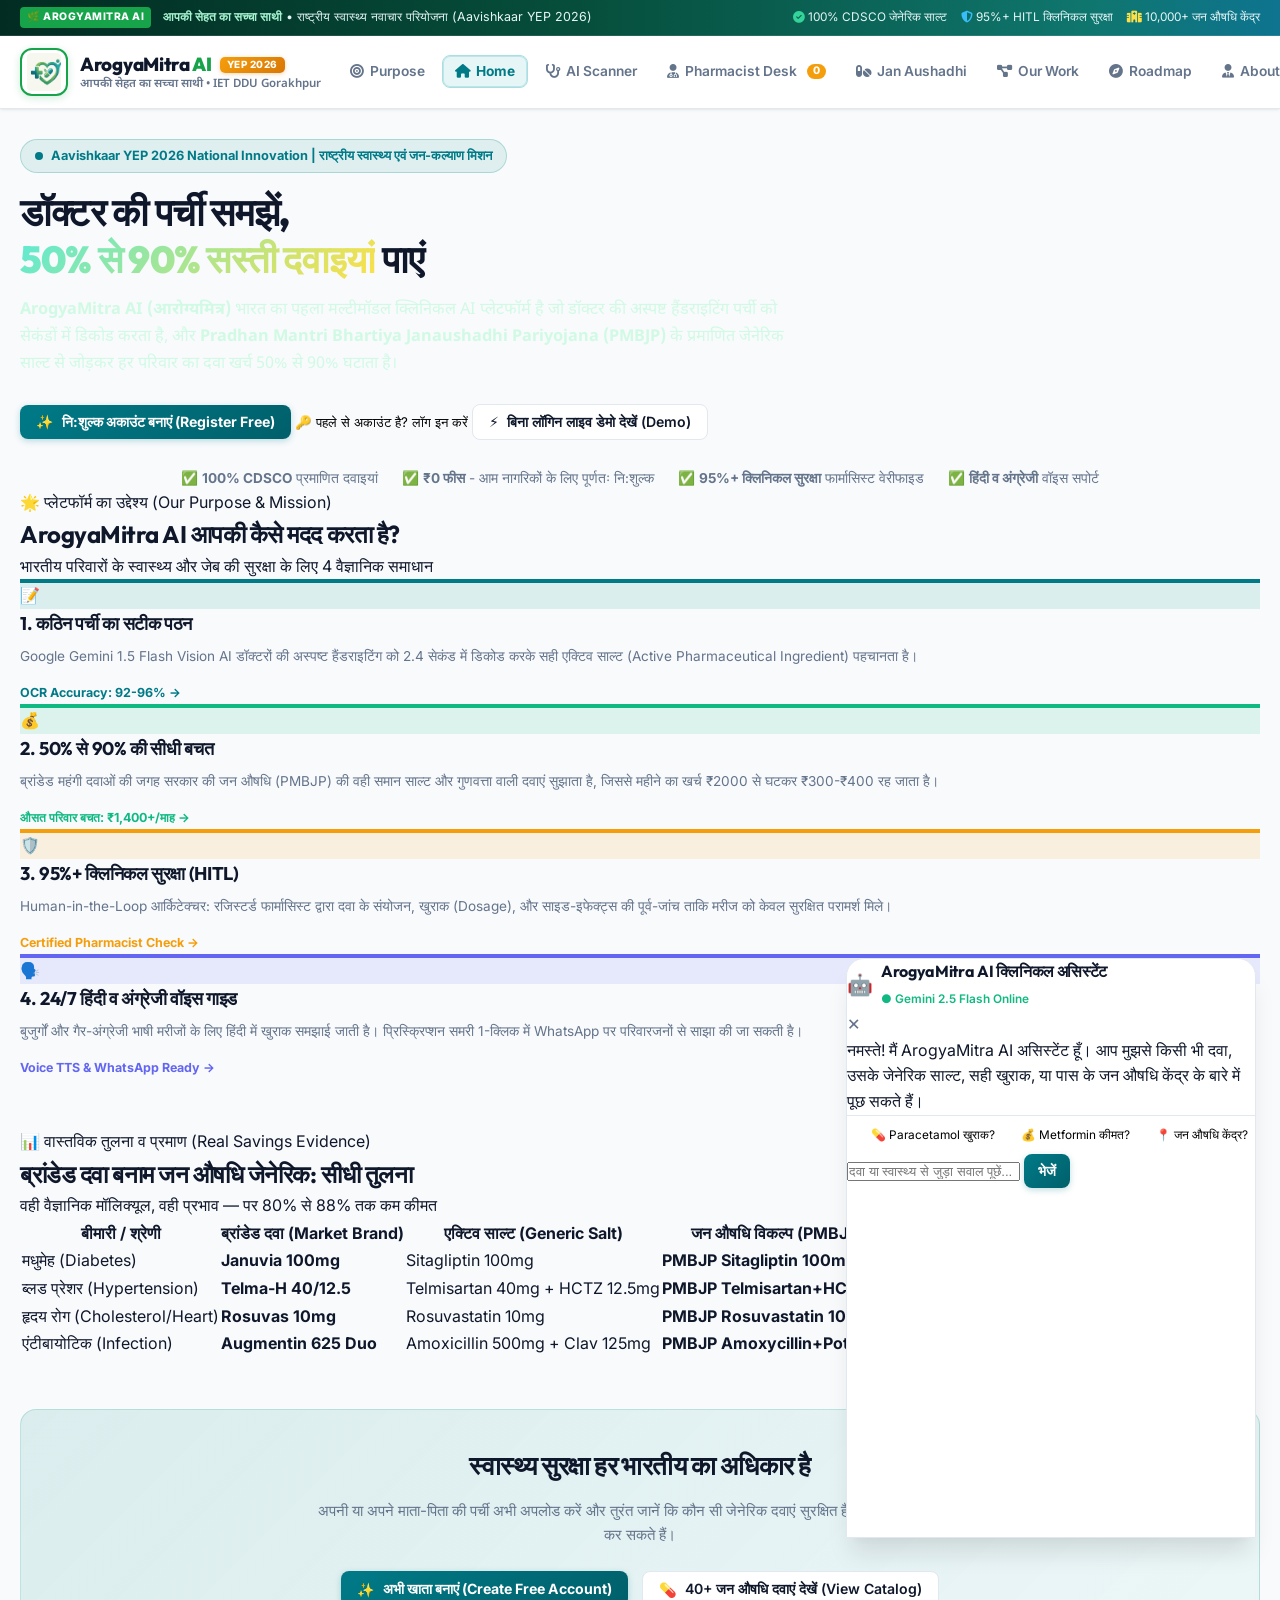
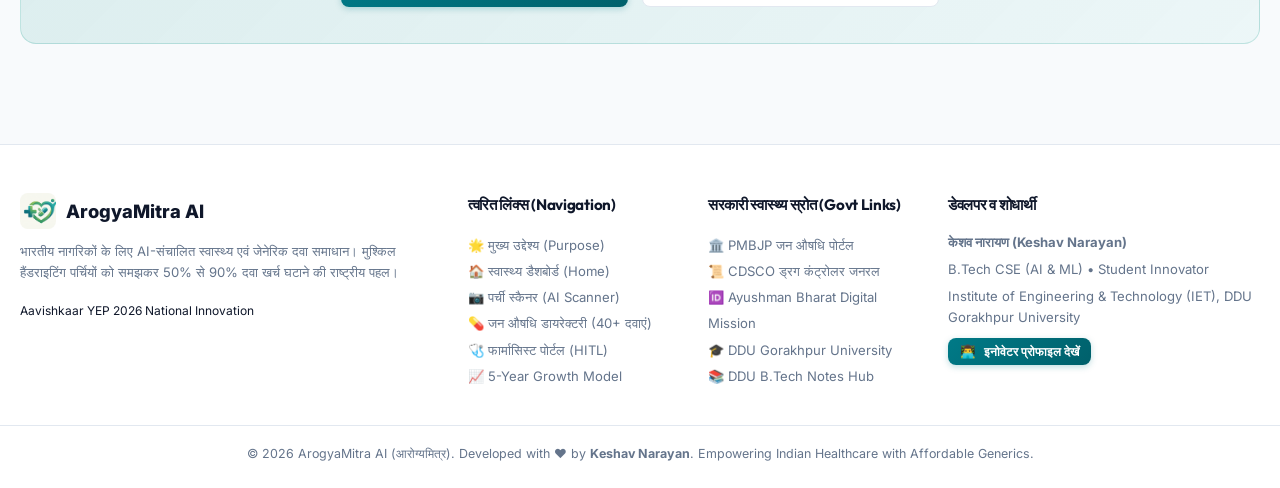
==== commit 70317745: "feat: Redesign UI to match ddu-notes-hub with dedicated purpose landing page, fixed clean header and" ====
--- a/index.html
+++ b/index.html
@@ -3,207 +3,228 @@
 <head>
   <meta charset="UTF-8">
   <meta name="viewport" content="width=device-width, initial-scale=1.0">
+  <meta http-equiv="Cache-Control" content="no-cache, no-store, must-revalidate">
+  <meta http-equiv="Pragma" content="no-cache">
+  <meta http-equiv="Expires" content="0">
   <title>ArogyaMitra AI (आरोग्यमित्र) | आपकी सेहत का सच्चा साथी — Aavishkaar YEP 2026</title>
   
-  <meta name="description" content="ArogyaMitra AI (आपकी सेहत का सच्चा साथी) is an advanced clinical AI platform that decodes handwritten doctor prescriptions, identifies CDSCO-approved generic salts, and provides PMBJP Jan Aushadhi rates with Hindi voice guidance.">
-  <meta name="keywords" content="ArogyaMitra AI, आरोग्यमित्र, आपकी सेहत का सच्चा साथी, Jan Aushadhi, Generic Medicines, Prescription Decoder, CDSCO, PMBJP, Aavishkaar 2026, DDU Gorakhpur">
+  <meta name="description" content="ArogyaMitra AI (आपकी सेहत का सच्चा साथी) डॉक्टर के पर्चे को डिकोड कर PMBJP जन औषधि केंद्रों से 50% से 90% सस्ती जेनेरिक दवाइयां दिलाने वाला स्मार्ट AI क्लिनिकल प्लेटफॉर्म है।">
+  <meta name="keywords" content="ArogyaMitra AI, आरोग्यमित्र, आपकी सेहत का सच्चा साथी, Jan Aushadhi, Generic Medicines, Prescription Decoder, CDSCO, PMBJP, Aavishkaar 2026, DDU Gorakhpur, Keshav Narayan">
   
-  <!-- Google Fonts: Outfit, Inter & Noto Sans Devanagari -->
+  <!-- Favicon and Search Result Snippet Logo -->
+  <link rel="icon" type="image/png" href="logo_icon.png">
+  <link rel="shortcut icon" href="logo_icon.png" type="image/png">
+  <link rel="apple-touch-icon" href="logo_icon.png">
+
+  <!-- OpenGraph Metadata -->
+  <meta property="og:title" content="ArogyaMitra AI | आपकी सेहत का सच्चा साथी">
+  <meta property="og:description" content="डॉक्टर के पर्चे को डिकोड करें और 50% से 90% तक सस्ती जन औषधि दवाइयां पाएं।">
+  <meta property="og:type" content="website">
+  <meta property="og:image" content="logo.png">
+
+  <!-- Google Fonts: Outfit, Inter & Noto Sans Devanagari (Matching DDU Notes Hub) -->
   <link rel="preconnect" href="https://fonts.googleapis.com">
   <link rel="preconnect" href="https://fonts.gstatic.com" crossorigin>
-  <link href="https://fonts.googleapis.com/css2?family=Inter:wght@300;400;500;600;700;800&family=Noto+Sans+Devanagari:wght@400;500;600;700&family=Outfit:wght@400;600;700;800;900&display=swap" rel="stylesheet">
+  <link href="https://fonts.googleapis.com/css2?family=Inter:wght@300;400;500;600;700;800&family=Noto+Sans+Devanagari:wght@400;500;600;700;800&family=Outfit:wght@400;500;600;700;800;900&display=swap" rel="stylesheet">
   
   <!-- FontAwesome Icons -->
   <link rel="stylesheet" href="https://cdnjs.cloudflare.com/ajax/libs/font-awesome/6.5.1/css/all.min.css">
-  <link rel="icon" type="image/png" href="logo.png">
 
   <style>
     /* ==========================================================================
-       DOSEMITRA AI — MODERN CLINICAL & AESTHETIC DESIGN SYSTEM
-       Aavishkaar YEP 2026 Innovation Submission • Keshav Narayan
+       AROGYAMITRA AI - MODERN CLINICAL & ACADEMIC DESIGN SYSTEM
+       Aavishkaar YEP 2026 • Keshav Narayan (IET DDU Gorakhpur)
+       Design Language matching http://ddu-btech-kn-notes.vercel.app/
        ========================================================================== */
     :root {
       /* Brand Color Palette */
-      --primary: #059669;
-      --primary-hover: #047857;
-      --primary-light: #ecfdf5;
-      --primary-border: #a7f3d0;
-      --primary-glow: rgba(5, 150, 105, 0.35);
-
-      --secondary: #0d9488;
-      --secondary-hover: #0f766e;
-      --secondary-light: #f0fdfa;
-      --secondary-border: #99f6e4;
-
-      --accent: #f59e0b;
-      --accent-hover: #d97706;
-      --accent-light: #fef3c7;
-      --accent-dark: #b45309;
-
-      --info: #0284c7;
-      --info-light: #e0f2fe;
-      --danger: #ef4444;
-      --danger-light: #fee2e2;
-      --success: #10b981;
-      --success-light: #d1fae5;
-      
-      /* Surface & Layout */
-      --bg-body: #f8fafc;
+      --primary: #007a87;        /* Medical Teal / Deep Petrol */
+      --primary-hover: #00606b;
+      --primary-light: #e6f6f7;
+      --primary-border: #a5e0e5;
+
+      --accent: #16a34a;         /* Herbal Leaf Green */
+      --accent-hover: #15803d;
+      --accent-light: #f0fdf4;
+      --accent-border: #bbf7d0;
+
+      --accent-amber: #f59e0b;
+      --accent-amber-light: #fef3c7;
+      --accent-rose: #ef4444;
+      --accent-rose-light: #fee2e2;
+
+      /* Neutral Surfaces */
+      --bg-main: #f8fafc;
       --bg-card: #ffffff;
-      --bg-card-alt: #f1f5f9;
-      --bg-glass: rgba(255, 255, 255, 0.88);
+      --bg-card-hover: #f1f5f9;
       --border: #e2e8f0;
       --border-dark: #cbd5e1;
-      --border-glass: rgba(226, 232, 240, 0.85);
+      --border-focus: #007a87;
 
       /* Typography & Text */
       --text-main: #0f172a;
       --text-muted: #64748b;
       --text-light: #94a3b8;
-      
+
+      /* Nav & Glass */
+      --nav-bg: rgba(255, 255, 255, 0.95);
+      --nav-border: #e2e8f0;
+
+      /* Layered Shadows (From DDU Notes Hub) */
+      --shadow-xs: 0 1px 2px 0 rgba(0, 0, 0, 0.05);
+      --shadow-sm: 0 1px 3px 0 rgba(0, 0, 0, 0.08), 0 1px 2px -1px rgba(0, 0, 0, 0.04);
+      --shadow-md: 0 4px 6px -1px rgba(0, 0, 0, 0.08), 0 2px 4px -2px rgba(0, 0, 0, 0.05);
+      --shadow-lg: 0 10px 15px -3px rgba(0, 0, 0, 0.08), 0 4px 6px -4px rgba(0, 0, 0, 0.04);
+      --shadow-xl: 0 20px 25px -5px rgba(0, 0, 0, 0.1), 0 8px 10px -6px rgba(0, 0, 0, 0.04);
+
       /* Radii */
       --radius-xs: 6px;
-      --radius-sm: 10px;
-      --radius-md: 14px;
-      --radius-lg: 20px;
-      --radius-xl: 28px;
-      --radius-pill: 9999px;
-      
-      /* Modern Layered Shadows */
-      --shadow-xs: 0 1px 3px rgba(15, 23, 42, 0.04);
-      --shadow-sm: 0 2px 8px -2px rgba(15, 23, 42, 0.06), 0 1px 4px -1px rgba(15, 23, 42, 0.03);
-      --shadow-md: 0 8px 24px -4px rgba(15, 23, 42, 0.08), 0 4px 8px -2px rgba(15, 23, 42, 0.04);
-      --shadow-lg: 0 16px 36px -6px rgba(15, 23, 42, 0.12), 0 8px 16px -4px rgba(15, 23, 42, 0.05);
-      --shadow-xl: 0 24px 50px -12px rgba(15, 23, 42, 0.18);
-      --shadow-glow: 0 0 24px rgba(5, 150, 105, 0.35);
-      
-      /* Typography Families */
-      --font-brand: 'Outfit', 'Inter', system-ui, sans-serif;
-      --font-body: 'Inter', 'Noto Sans Devanagari', system-ui, sans-serif;
-      --font-hindi: 'Noto Sans Devanagari', 'Inter', system-ui, sans-serif;
-
-      /* Transitions */
-      --transition-fast: 0.18s cubic-bezier(0.4, 0, 0.2, 1);
-      --transition-normal: 0.28s cubic-bezier(0.16, 1, 0.3, 1);
-      --transition-spring: 0.4s cubic-bezier(0.34, 1.56, 0.64, 1);
-    }
-
-    /* Dark Mode Palette */
-    html.dark {
-      --bg-body: #0b0f19;
-      --bg-card: #111827;
-      --bg-card-alt: #1a2234;
-      --bg-glass: rgba(17, 24, 39, 0.88);
-      --border: #1f293d;
-      --border-dark: #2d3b55;
-      --border-glass: rgba(255, 255, 255, 0.08);
+      --radius-sm: 8px;
+      --radius-md: 12px;
+      --radius-lg: 16px;
+      --radius-xl: 24px;
+      --radius-full: 9999px;
+
+      /* Fonts */
+      --font-headings: 'Outfit', sans-serif;
+      --font-body: 'Inter', system-ui, sans-serif;
+      --font-hindi: 'Noto Sans Devanagari', 'Inter', sans-serif;
+
+      --transition: all 0.22s cubic-bezier(0.4, 0, 0.2, 1);
+    }
+
+    [data-theme="dark"], html.dark {
+      --primary: #38bdf8;
+      --primary-hover: #0284c7;
+      --primary-light: rgba(56, 189, 248, 0.12);
+      --primary-border: #0369a1;
+
+      --accent: #22c55e;
+      --accent-hover: #16a34a;
+      --accent-light: rgba(34, 197, 94, 0.12);
+      --accent-border: #15803d;
+
+      --bg-main: #0b1120;
+      --bg-card: #151e32;
+      --bg-card-hover: #1e293b;
+      --border: #26334d;
+      --border-dark: #374663;
+      --border-focus: #38bdf8;
 
       --text-main: #f8fafc;
       --text-muted: #94a3b8;
       --text-light: #64748b;
 
-      --primary-light: rgba(5, 150, 105, 0.18);
-      --primary-border: #065f46;
-      --secondary-light: rgba(13, 148, 136, 0.18);
-      --secondary-border: #115e59;
-
-      --shadow-sm: 0 2px 8px -2px rgba(0, 0, 0, 0.4);
-      --shadow-md: 0 8px 24px -4px rgba(0, 0, 0, 0.55);
-      --shadow-lg: 0 16px 36px -6px rgba(0, 0, 0, 0.7);
-      --shadow-xl: 0 24px 50px -12px rgba(0, 0, 0, 0.85);
-    }
-
-    /* Global Base Reset */
-    * { box-sizing: border-box; margin: 0; padding: 0; }
-    
-    html {
-      scroll-behavior: smooth;
-      -webkit-font-smoothing: antialiased;
-      -moz-osx-font-smoothing: grayscale;
-      text-rendering: optimizeLegibility;
+      --nav-bg: rgba(11, 17, 32, 0.95);
+      --nav-border: #26334d;
+
+      --shadow-sm: 0 1px 3px 0 rgba(0, 0, 0, 0.4);
+      --shadow-md: 0 4px 6px -1px rgba(0, 0, 0, 0.5);
+      --shadow-lg: 0 10px 15px -3px rgba(0, 0, 0, 0.6);
+      --shadow-xl: 0 20px 25px -5px rgba(0, 0, 0, 0.7);
+    }
+
+    /* Global Reset */
+    *, *::before, *::after {
+      box-sizing: border-box;
+      margin: 0;
+      padding: 0;
     }
 
     body {
       font-family: var(--font-body);
-      background-color: var(--bg-body);
-      background-image: 
-        radial-gradient(at 0% 0%, rgba(5, 150, 105, 0.04) 0px, transparent 40%),
-        radial-gradient(at 100% 0%, rgba(13, 148, 136, 0.04) 0px, transparent 40%),
-        radial-gradient(at 50% 100%, rgba(2, 132, 199, 0.03) 0px, transparent 50%);
-      background-attachment: fixed;
+      background-color: var(--bg-main);
       color: var(--text-main);
-      line-height: 1.55;
+      line-height: 1.6;
       min-height: 100vh;
       display: flex;
       flex-direction: column;
+      transition: background-color 0.3s ease, color 0.3s ease;
       overflow-x: hidden;
-      transition: background-color var(--transition-normal), color var(--transition-normal);
-    }
-
-    html.dark body {
-      background-image: 
-        radial-gradient(at 0% 0%, rgba(5, 150, 105, 0.1) 0px, transparent 40%),
-        radial-gradient(at 100% 0%, rgba(13, 148, 136, 0.08) 0px, transparent 40%),
-        radial-gradient(at 50% 100%, rgba(2, 132, 199, 0.06) 0px, transparent 50%);
-    }
-
+      -webkit-font-smoothing: antialiased;
+    }
+
+    h1, h2, h3, h4, h5, h6, .brand-title, .hero-title, .stat-value, .section-title, .font-headings {
+      font-family: var(--font-headings);
+      letter-spacing: -0.02em;
+    }
+
+    a {
+      color: inherit;
+      text-decoration: none;
+    }
+
+    button {
+      font-family: inherit;
+      cursor: pointer;
+      border: none;
+      background: none;
+    }
+
+    /* Custom Scrollbar */
+    ::-webkit-scrollbar {
+      width: 7px;
+      height: 7px;
+    }
+    ::-webkit-scrollbar-track {
+      background: var(--bg-main);
+    }
+    ::-webkit-scrollbar-thumb {
+      background: var(--border-dark);
+      border-radius: var(--radius-full);
+    }
+    ::-webkit-scrollbar-thumb:hover {
+      background: var(--text-muted);
+    }
+
+    /* Container */
     .container {
-      width: 100%;
       max-width: 1280px;
       margin: 0 auto;
-      padding: 0 24px;
-    }
-
-    /* TOP ANNOUNCEMENT BAR */
+      padding: 0 20px;
+      width: 100%;
+    }
+
+    /* Top Announcement Bar */
     .top-announcement {
-      background: linear-gradient(90deg, #022c22 0%, #064e3b 35%, #0f766e 70%, #064e3b 100%);
-      background-size: 200% 100%;
-      animation: gradientShift 12s ease infinite;
+      background: linear-gradient(90deg, #022c22 0%, #064e3b 45%, #0f766e 85%, #0e7490 100%);
+      color: #e6f6f7;
+      font-size: 0.78rem;
+      padding: 7px 0;
+      border-bottom: 1px solid rgba(255, 255, 255, 0.12);
+    }
+    .top-announcement-container {
+      display: flex;
+      justify-content: space-between;
+      align-items: center;
+      flex-wrap: wrap;
+      gap: 8px;
+    }
+    .top-badge-live {
+      background: #16a34a;
       color: #ffffff;
-      font-size: 0.76rem;
-      padding: 7px 16px;
-      font-weight: 600;
-      border-bottom: 1px solid rgba(255, 255, 255, 0.12);
-      box-shadow: 0 1px 6px rgba(0, 0, 0, 0.1);
-    }
-    @keyframes gradientShift {
-      0% { background-position: 0% 50%; }
-      50% { background-position: 100% 50%; }
-      100% { background-position: 0% 50%; }
-    }
-    .badge-pill-live {
-      background: #10b981;
-      color: #ffffff;
-      padding: 3px 9px;
-      border-radius: var(--radius-pill);
       font-size: 0.65rem;
       font-weight: 800;
-      letter-spacing: 0.04em;
-      margin-right: 8px;
-      display: inline-flex;
-      align-items: center;
-      box-shadow: 0 0 10px rgba(16, 185, 129, 0.5);
-      animation: pulseGlow 2.5s infinite;
-    }
-    @keyframes pulseGlow {
-      0%, 100% { box-shadow: 0 0 8px rgba(16, 185, 129, 0.6); }
-      50% { box-shadow: 0 0 18px rgba(16, 185, 129, 0.9); }
-    }
-
-    /* STICKY NAVBAR */
+      padding: 2px 7px;
+      border-radius: 4px;
+      margin-right: 6px;
+      letter-spacing: 0.5px;
+    }
+
+    /* STICKY NAVBAR CONTAINER (From DDU Notes Hub) */
     .sticky-header-container {
       position: sticky;
       top: 0;
       z-index: 100;
-      background: var(--bg-glass);
-      backdrop-filter: blur(16px);
-      -webkit-backdrop-filter: blur(16px);
-      border-bottom: 1px solid var(--border-glass);
-      box-shadow: 0 4px 20px -2px rgba(15, 23, 42, 0.05);
-      transition: background-color var(--transition-normal), border-color var(--transition-normal);
+      background: var(--nav-bg);
+      backdrop-filter: blur(12px);
+      -webkit-backdrop-filter: blur(12px);
+      border-bottom: 1px solid var(--nav-border);
+      transition: var(--transition);
+      box-shadow: var(--shadow-sm);
     }
     .navbar {
-      height: 74px;
+      height: 72px;
       display: flex;
       align-items: center;
     }
@@ -212,970 +233,732 @@
       align-items: center;
       justify-content: space-between;
       gap: 16px;
-    }
+      max-width: 1400px;
+    }
+
+    /* Brand Link & Logo (Fixing the crammed logo bug from screenshot) */
     .brand-link {
       display: flex;
       align-items: center;
       gap: 12px;
       text-decoration: none;
-      cursor: pointer;
-      transition: transform var(--transition-fast);
-    }
-    .brand-link:hover {
-      transform: translateY(-1px);
-    }
-    .brand-logo-wrap {
+      flex-shrink: 0;
+    }
+    .brand-logo-img {
+      width: 48px;
+      height: 48px;
+      object-fit: contain;
+      flex-shrink: 0;
+      border-radius: 12px;
+      padding: 3px;
+      background: #ffffff;
+      border: 2px solid #16a34a; /* Emerald Herbal Rim */
+      box-shadow: 0 2px 8px rgba(22, 163, 74, 0.2);
+      transition: transform var(--transition);
+    }
+    .brand-link:hover .brand-logo-img {
+      transform: scale(1.05);
+    }
+    .brand-info {
+      display: flex;
+      flex-direction: column;
+      gap: 2px;
+      white-space: nowrap;
+    }
+    .brand-title-line {
       display: flex;
       align-items: center;
-      justify-content: center;
-      background: #ffffff;
-      padding: 3px 8px;
-      border-radius: var(--radius-md);
-      border: 1px solid rgba(13, 148, 136, 0.25);
-      box-shadow: 0 4px 14px rgba(13, 148, 136, 0.15);
-      transition: all var(--transition-spring);
-    }
-    .brand-link:hover .brand-logo-wrap {
-      transform: scale(1.05) rotate(-2deg);
-      border-color: rgba(22, 163, 74, 0.45);
-      box-shadow: 0 6px 20px rgba(22, 163, 74, 0.25);
-    }
-    .brand-logo-img {
-      height: 48px;
-      width: auto;
-      object-fit: contain;
-      display: block;
+      gap: 8px;
+      white-space: nowrap;
     }
     .brand-title {
-      font-family: var(--font-brand);
-      font-size: 1.35rem;
-      font-weight: 900;
+      font-size: 1.18rem;
+      font-weight: 800;
+      letter-spacing: -0.3px;
       color: var(--text-main);
-      letter-spacing: -0.02em;
-      display: flex;
-      align-items: center;
-    }
-    .brand-arogya {
-      color: #0891b2;
-      font-weight: 900;
-    }
-    .brand-mitra {
+      line-height: 1.2;
+    }
+    .brand-title .brand-ai {
       color: #16a34a;
       font-weight: 900;
     }
-    .brand-ai-badge {
-      display: inline-block;
-      font-size: 0.72rem;
-      font-weight: 900;
-      background: linear-gradient(135deg, #0891b2 0%, #16a34a 100%);
+    .brand-naac-badge {
+      font-size: 0.62rem;
+      font-weight: 800;
+      background: linear-gradient(135deg, #f59e0b, #d97706);
       color: #ffffff;
       padding: 2px 7px;
-      border-radius: 999px;
-      box-shadow: 0 2px 8px rgba(13, 148, 136, 0.35);
-      margin-left: 5px;
-      vertical-align: middle;
-    }
-    .brand-yep-badge {
-      background: rgba(245, 158, 11, 0.12);
-      color: #b45309;
-      border: 1px solid rgba(245, 158, 11, 0.35);
-      font-size: 0.65rem;
-      font-weight: 800;
-      padding: 2px 7px;
-      border-radius: 6px;
-      margin-left: 6px;
-      letter-spacing: 0.04em;
+      border-radius: 5px;
+      letter-spacing: 0.5px;
+      text-transform: uppercase;
+      white-space: nowrap;
+      line-height: 1.2;
+      box-shadow: 0 1px 4px rgba(217, 119, 6, 0.3);
     }
     .brand-subtitle {
-      font-size: 0.73rem;
-      display: flex;
-      align-items: center;
-      gap: 5px;
-    }
-    .brand-tagline-text {
+      font-size: 0.72rem;
+      font-weight: 600;
+      color: var(--text-muted);
+      white-space: nowrap;
+      line-height: 1.2;
       font-family: var(--font-hindi);
-      font-weight: 700;
-      color: #0d9488;
-    }
-    .brand-dot-separator {
-      color: #94a3b8;
-    }
-    .brand-institute {
-      color: var(--text-muted);
-      font-weight: 500;
-    }
-
+    }
+
+    /* Nav Links (Clean Desktop Text Links - No Overlapping) */
     .nav-links {
       display: flex;
       align-items: center;
       gap: 4px;
       list-style: none;
-    }
-    .nav-item button {
+      margin: 0;
+      padding: 0;
+      flex-shrink: 0;
+    }
+    .nav-item {
+      white-space: nowrap;
+    }
+    .nav-item a, .nav-item button {
+      display: inline-flex;
+      align-items: center;
+      gap: 6px;
+      padding: 7px 12px;
+      border-radius: var(--radius-sm);
+      font-size: 0.86rem;
+      font-weight: 600;
+      color: var(--text-muted);
+      white-space: nowrap;
+      transition: all 0.18s ease;
+      line-height: 1.2;
+      text-decoration: none;
+      cursor: pointer;
+      background: transparent;
+      border: 1px solid transparent;
+    }
+    .nav-item a:hover, .nav-item button:hover {
+      color: var(--primary);
+      background: var(--primary-light);
+    }
+    .nav-item.active a, .nav-item.active button {
+      color: var(--primary);
+      background: var(--primary-light);
+      font-weight: 700;
+      border-color: var(--primary-border);
+      box-shadow: inset 0 0 0 1px rgba(0, 122, 135, 0.15);
+    }
+    .nav-item-badge {
+      background: var(--accent-amber);
+      color: #ffffff;
+      font-size: 0.65rem;
+      font-weight: 800;
+      padding: 1px 6px;
+      border-radius: var(--radius-full);
+      margin-left: 4px;
+    }
+
+    /* Nav Actions */
+    .nav-actions {
+      display: flex;
+      align-items: center;
+      gap: 8px;
+      flex-shrink: 0;
+    }
+    .search-trigger-btn {
+      display: flex;
+      align-items: center;
+      gap: 7px;
+      padding: 0 13px;
+      background: var(--bg-card);
+      border: 1px solid var(--border);
+      border-radius: var(--radius-full);
+      color: var(--text-muted);
+      font-size: 0.82rem;
+      font-weight: 500;
+      height: 36px;
+      cursor: pointer;
+      transition: var(--transition);
+    }
+    .search-trigger-btn:hover {
+      border-color: var(--primary);
+      color: var(--text-main);
+      box-shadow: var(--shadow-sm);
+    }
+    .theme-toggle-btn {
+      width: 36px;
+      height: 36px;
+      border-radius: var(--radius-sm);
+      display: inline-flex;
+      align-items: center;
+      justify-content: center;
+      background: var(--bg-card);
+      border: 1px solid var(--border);
+      color: var(--text-main);
+      cursor: pointer;
+      font-size: 0.95rem;
+      transition: var(--transition);
+      flex-shrink: 0;
+    }
+    .theme-toggle-btn:hover {
+      border-color: var(--primary);
+    }
+    .lang-select-box {
+      padding: 7px 10px;
+      background: var(--bg-card);
+      color: var(--text-main);
+      border: 1px solid var(--border);
+      border-radius: var(--radius-sm);
+      font-size: 0.78rem;
+      font-weight: 700;
+      cursor: pointer;
+      height: 36px;
+      transition: var(--transition);
+    }
+    .lang-select-box:hover {
+      border-color: var(--primary);
+    }
+    .btn-profile-chip {
+      display: inline-flex;
+      align-items: center;
+      gap: 6px;
+      padding: 7px 12px;
+      background: var(--primary-light);
+      color: var(--primary);
+      border: 1px solid var(--primary-border);
+      border-radius: var(--radius-full);
+      font-size: 0.82rem;
+      font-weight: 700;
+      cursor: pointer;
+      transition: var(--transition);
+      white-space: nowrap;
+      height: 36px;
+    }
+    .btn-profile-chip:hover {
+      background: var(--primary);
+      color: #ffffff;
+    }
+    .btn-ai-assistant {
       display: inline-flex;
       align-items: center;
       gap: 6px;
       padding: 8px 14px;
-      border-radius: var(--radius-pill);
+      background: linear-gradient(135deg, #007a87 0%, #16a34a 100%);
+      color: #ffffff;
+      border-radius: var(--radius-full);
+      font-size: 0.82rem;
+      font-weight: 700;
+      cursor: pointer;
+      white-space: nowrap;
+      height: 36px;
+      box-shadow: 0 4px 12px rgba(0, 122, 135, 0.25);
+      transition: var(--transition);
+    }
+    .btn-ai-assistant:hover {
+      transform: translateY(-2px);
+      box-shadow: 0 6px 16px rgba(0, 122, 135, 0.38);
+    }
+    .mobile-menu-toggle {
+      display: none;
+      width: 36px;
+      height: 36px;
+      align-items: center;
+      justify-content: center;
+      background: var(--bg-card);
+      border: 1px solid var(--border);
+      border-radius: var(--radius-sm);
+      color: var(--text-main);
+      cursor: pointer;
+      font-size: 1.1rem;
+    }
+
+    /* Buttons (From DDU Notes Hub) */
+    .btn-primary {
+      display: inline-flex;
+      align-items: center;
+      justify-content: center;
+      gap: 8px;
+      background: linear-gradient(135deg, var(--primary), var(--primary-hover));
+      color: white;
+      padding: 8px 16px;
+      border-radius: var(--radius-sm);
+      font-size: 0.88rem;
+      font-weight: 700;
+      cursor: pointer;
+      transition: var(--transition);
+      box-shadow: 0 2px 6px rgba(0, 122, 135, 0.25);
+    }
+    .btn-primary:hover {
+      transform: translateY(-2px);
+      box-shadow: 0 4px 12px rgba(0, 122, 135, 0.35);
+    }
+    .btn-secondary {
+      display: inline-flex;
+      align-items: center;
+      justify-content: center;
+      gap: 8px;
+      background: var(--bg-card);
+      color: var(--text-main);
+      padding: 8px 16px;
+      border-radius: var(--radius-sm);
+      font-size: 0.88rem;
+      font-weight: 600;
+      border: 1px solid var(--border);
+      cursor: pointer;
+      transition: var(--transition);
+    }
+    .btn-secondary:hover {
+      background: var(--bg-card-hover);
+      border-color: var(--text-muted);
+      transform: translateY(-2px);
+    }
+    .btn-sm {
+      padding: 6px 12px;
+      font-size: 0.8rem;
+    }
+
+    /* Mobile Sub-Nav (Horizontal Scrollable) */
+    .mobile-sub-nav {
+      display: none;
+      background: var(--bg-card);
+      border-top: 1px solid var(--border);
+      padding: 8px 14px;
+      overflow-x: auto;
+      white-space: nowrap;
+      gap: 8px;
+      -webkit-overflow-scrolling: touch;
+    }
+    .sub-nav-link {
+      display: inline-flex;
+      align-items: center;
+      gap: 5px;
+      padding: 6px 12px;
+      border-radius: var(--radius-full);
+      font-size: 0.8rem;
+      font-weight: 600;
       color: var(--text-muted);
-      font-size: 0.85rem;
-      font-weight: 600;
-      background: transparent;
-      border: 1px solid transparent;
+      background: var(--bg-main);
+      border: 1px solid var(--border);
+      text-decoration: none;
       cursor: pointer;
-      transition: all var(--transition-fast);
-    }
-    .nav-item button:hover {
+    }
+    .sub-nav-link.active {
+      background: var(--primary-light);
       color: var(--primary);
-      background: var(--primary-light);
-      border-color: var(--primary-border);
-      transform: translateY(-1px);
-    }
-    .nav-item.active button {
-      color: var(--primary);
-      background: var(--primary-light);
       border-color: var(--primary-border);
       font-weight: 700;
-      box-shadow: 0 2px 8px rgba(5, 150, 105, 0.12);
-    }
-    .nav-item-badge {
-      background: var(--accent);
-      color: #ffffff;
-      font-size: 0.68rem;
+    }
+
+    /* Mobile Drawer */
+    .mobile-drawer-overlay {
+      display: none;
+      position: fixed;
+      inset: 0;
+      background: rgba(15, 23, 42, 0.6);
+      backdrop-filter: blur(4px);
+      z-index: 1000;
+    }
+    .mobile-drawer {
+      position: fixed;
+      top: 0;
+      right: -320px;
+      width: 300px;
+      height: 100vh;
+      background: var(--bg-card);
+      box-shadow: var(--shadow-xl);
+      z-index: 1001;
+      padding: 24px;
+      display: flex;
+      flex-direction: column;
+      transition: right 0.28s ease;
+      overflow-y: auto;
+    }
+    .mobile-drawer.open {
+      right: 0;
+    }
+    .mobile-drawer-header {
+      display: flex;
+      justify-content: space-between;
+      align-items: center;
+      padding-bottom: 16px;
+      border-bottom: 1px solid var(--border);
+      margin-bottom: 20px;
+    }
+    .mobile-drawer-link {
+      display: flex;
+      align-items: center;
+      gap: 12px;
+      padding: 11px 14px;
+      border-radius: var(--radius-sm);
+      font-size: 0.92rem;
+      font-weight: 600;
+      color: var(--text-main);
+      margin-bottom: 4px;
+      cursor: pointer;
+    }
+    .mobile-drawer-link:hover, .mobile-drawer-link.active {
+      background: var(--primary-light);
+      color: var(--primary);
+    }
+
+    /* PORTAL PAGES (True Page Architecture: "sabka alag page") */
+    .portal-page {
+      display: none;
+      padding: 30px 0 60px;
+      animation: pageFadeIn 0.25s ease-out;
+    }
+    .portal-page.active {
+      display: block;
+    }
+    @keyframes pageFadeIn {
+      from { opacity: 0; transform: translateY(6px); }
+      to { opacity: 1; transform: translateY(0); }
+    }
+
+    /* CARDS & GRIDS (From DDU Notes Hub) */
+    .card {
+      background: var(--bg-card);
+      border: 1px solid var(--border);
+      border-radius: var(--radius-md);
+      padding: 24px;
+      box-shadow: var(--shadow-sm);
+      transition: var(--transition);
+      position: relative;
+    }
+    .card:hover {
+      box-shadow: var(--shadow-md);
+      border-color: var(--border-dark);
+    }
+    .card-title {
+      font-size: 1.15rem;
       font-weight: 800;
-      padding: 1px 7px;
-      border-radius: var(--radius-pill);
-      box-shadow: 0 2px 6px rgba(245, 158, 11, 0.4);
-    }
-
-    .nav-actions {
+      color: var(--text-main);
+      margin-bottom: 8px;
       display: flex;
       align-items: center;
       gap: 8px;
     }
-    .btn-action-icon {
-      width: 40px;
-      height: 40px;
+
+    /* HERO BANNER FOR LANDING & HOME */
+    .hero-banner-box {
+      background: 
+        radial-gradient(circle at 10% 20%, rgba(22, 163, 74, 0.25) 0%, transparent 45%),
+        radial-gradient(circle at 90% 85%, rgba(0, 122, 135, 0.25) 0%, transparent 45%),
+        linear-gradient(135deg, #022c22 0%, #064e3b 45%, #0f766e 85%, #0e7490 100%);
+      border-radius: var(--radius-lg);
+      padding: 44px;
+      color: #ffffff;
+      box-shadow: 0 16px 40px -10px rgba(6, 78, 59, 0.35);
+      margin-bottom: 34px;
+      position: relative;
+      overflow: hidden;
+    }
+    .hero-badge-pill {
+      display: inline-flex;
+      align-items: center;
+      gap: 7px;
+      background: rgba(22, 163, 74, 0.25);
+      border: 1px solid rgba(22, 163, 74, 0.45);
+      color: #a7f3d0;
+      padding: 5px 12px;
+      border-radius: var(--radius-full);
+      font-size: 0.78rem;
+      font-weight: 700;
+      margin-bottom: 16px;
+    }
+    .hero-title {
+      font-size: 2.35rem;
+      font-weight: 900;
+      line-height: 1.25;
+      margin-bottom: 14px;
+      letter-spacing: -0.02em;
+    }
+    .hero-title span {
+      background: linear-gradient(135deg, #5eead4 0%, #fde047 100%);
+      -webkit-background-clip: text;
+      -webkit-text-fill-color: transparent;
+    }
+    .hero-desc {
+      font-size: 1.02rem;
+      color: #d1fae5;
+      line-height: 1.65;
+      margin-bottom: 26px;
+      font-family: var(--font-hindi);
+      max-width: 780px;
+    }
+    .hero-btn-row {
+      display: flex;
+      flex-wrap: wrap;
+      gap: 12px;
+      margin-bottom: 28px;
+    }
+    .btn-hero-white {
+      background: #ffffff;
+      color: #064e3b;
+      padding: 12px 22px;
+      border-radius: var(--radius-sm);
+      font-size: 0.92rem;
+      font-weight: 800;
+      cursor: pointer;
+      display: inline-flex;
+      align-items: center;
+      gap: 8px;
+      box-shadow: 0 4px 14px rgba(0, 0, 0, 0.15);
+      transition: var(--transition);
+    }
+    .btn-hero-white:hover {
+      transform: translateY(-2px);
+      box-shadow: 0 6px 18px rgba(0, 0, 0, 0.25);
+    }
+    .btn-hero-glass {
+      background: rgba(255, 255, 255, 0.15);
+      backdrop-filter: blur(8px);
+      color: #ffffff;
+      border: 1px solid rgba(255, 255, 255, 0.3);
+      padding: 12px 20px;
+      border-radius: var(--radius-sm);
+      font-size: 0.92rem;
+      font-weight: 700;
+      cursor: pointer;
+      display: inline-flex;
+      align-items: center;
+      gap: 8px;
+      transition: var(--transition);
+    }
+    .btn-hero-glass:hover {
+      background: rgba(255, 255, 255, 0.25);
+      transform: translateY(-2px);
+    }
+
+    /* STATS STRIP */
+    .stats-grid-row {
+      display: grid;
+      grid-template-columns: repeat(4, 1fr);
+      gap: 16px;
+      border-top: 1px solid rgba(255, 255, 255, 0.18);
+      padding-top: 24px;
+    }
+    .stat-box {
+      text-align: left;
+    }
+    .stat-value {
+      font-size: 1.7rem;
+      font-weight: 900;
+      color: #ffffff;
+      line-height: 1.1;
+      margin-bottom: 4px;
+    }
+    .stat-label {
+      font-size: 0.74rem;
+      color: #a7f3d0;
+      font-weight: 600;
+    }
+
+    /* PURPOSE 4-PILLAR GRID (Landing Page) */
+    .purpose-grid {
+      display: grid;
+      grid-template-columns: repeat(2, 1fr);
+      gap: 20px;
+      margin-top: 24px;
+    }
+    .purpose-card {
+      background: var(--bg-card);
+      border: 1px solid var(--border);
       border-radius: var(--radius-md);
-      border: 1px solid var(--border);
-      background: var(--bg-card);
-      color: var(--text-main);
+      padding: 24px;
+      box-shadow: var(--shadow-sm);
+      transition: var(--transition);
+      position: relative;
+    }
+    .purpose-card:hover {
+      transform: translateY(-3px);
+      box-shadow: var(--shadow-md);
+      border-color: var(--primary);
+    }
+    .purpose-icon-box {
+      width: 48px;
+      height: 48px;
+      border-radius: var(--radius-sm);
+      background: var(--primary-light);
+      color: var(--primary);
       display: flex;
       align-items: center;
       justify-content: center;
+      font-size: 1.4rem;
+      margin-bottom: 16px;
+    }
+    .purpose-problem {
+      background: #fef2f2;
+      border-left: 3px solid #ef4444;
+      padding: 8px 12px;
+      border-radius: 0 4px 4px 0;
+      font-size: 0.78rem;
+      color: #991b1b;
+      margin: 10px 0;
+      line-height: 1.45;
+    }
+    .purpose-solution {
+      background: #f0fdf4;
+      border-left: 3px solid #16a34a;
+      padding: 8px 12px;
+      border-radius: 0 4px 4px 0;
+      font-size: 0.8rem;
+      color: #166534;
+      line-height: 1.45;
+    }
+
+    /* SCANNER SECTION */
+    .scanner-layout-grid {
+      display: grid;
+      grid-template-columns: 1fr 1.35fr;
+      gap: 24px;
+      align-items: start;
+    }
+    .drop-box {
+      border: 2px dashed var(--border-dark);
+      border-radius: var(--radius-md);
+      padding: 34px 20px;
+      text-align: center;
       cursor: pointer;
-      font-size: 0.95rem;
-      transition: all var(--transition-fast);
-      box-shadow: var(--shadow-xs);
-    }
-    .btn-action-icon:hover {
+      background: var(--bg-main);
+      transition: var(--transition);
+    }
+    .drop-box:hover {
       border-color: var(--primary);
-      color: var(--primary);
-      transform: translateY(-2px);
-      box-shadow: var(--shadow-sm);
-    }
-    .btn-profile-badge {
-      display: inline-flex;
+      background: var(--primary-light);
+    }
+    .btn-sample {
+      padding: 8px 12px;
+      background: var(--bg-card);
+      border: 1px solid var(--border);
+      border-radius: var(--radius-sm);
+      font-size: 0.76rem;
+      font-weight: 700;
+      cursor: pointer;
+      text-align: left;
+      transition: var(--transition);
+      display: flex;
       align-items: center;
-      gap: 6px;
-      padding: 8px 14px;
+      gap: 8px;
+    }
+    .btn-sample:hover {
+      border-color: var(--primary);
       background: var(--primary-light);
       color: var(--primary);
-      border: 1px solid var(--primary-border);
-      border-radius: var(--radius-pill);
-      font-size: 0.8rem;
-      font-weight: 700;
-      cursor: pointer;
-      transition: all var(--transition-fast);
-      white-space: nowrap;
-      box-shadow: var(--shadow-xs);
-    }
-    .btn-profile-badge:hover {
-      background: var(--primary);
-      color: #ffffff;
-      transform: translateY(-2px);
-      box-shadow: 0 4px 14px var(--primary-glow);
-    }
-    .lang-select-box {
-      padding: 8px 12px;
-      background: var(--bg-card);
-      color: var(--text-main);
-      border: 1px solid var(--border);
-      border-radius: var(--radius-md);
-      font-size: 0.78rem;
-      font-weight: 700;
-      cursor: pointer;
-      outline: none;
-      transition: all var(--transition-fast);
-      box-shadow: var(--shadow-xs);
-    }
-    .lang-select-box:focus, .lang-select-box:hover {
-      border-color: var(--primary);
-      box-shadow: 0 0 0 3px rgba(5, 150, 105, 0.15);
-    }
-    .btn-chat-trigger {
-      display: inline-flex;
-      align-items: center;
-      gap: 8px;
-      padding: 9px 16px;
-      background: linear-gradient(135deg, #059669 0%, #0d9488 100%);
-      color: #ffffff;
-      border-radius: var(--radius-pill);
-      font-size: 0.82rem;
-      font-weight: 700;
-      cursor: pointer;
-      border: none;
-      white-space: nowrap;
-      box-shadow: 0 4px 14px var(--primary-glow);
-      transition: all var(--transition-fast);
-    }
-    .btn-chat-trigger:hover {
-      transform: translateY(-2px) scale(1.02);
-      box-shadow: 0 6px 20px rgba(5, 150, 105, 0.45);
-    }
-
-    /* MODAL OVERLAYS & CARDS */
+    }
+
+    /* MODAL OVERLAYS (Matching DDU Notes Hub) */
     .modal-overlay {
       display: none;
       position: fixed;
-      top: 0;
-      left: 0;
-      width: 100%;
-      height: 100%;
+      inset: 0;
       background: rgba(15, 23, 42, 0.65);
-      backdrop-filter: blur(8px);
-      -webkit-backdrop-filter: blur(8px);
+      backdrop-filter: blur(6px);
       z-index: 500;
       align-items: center;
       justify-content: center;
       padding: 20px;
-      animation: modalFadeIn 0.2s ease-out;
-    }
-    @keyframes modalFadeIn {
-      from { opacity: 0; }
-      to { opacity: 1; }
-    }
-    .modal-content-card {
+    }
+    .modal-overlay.active {
+      display: flex;
+    }
+    .modal-box {
       background: var(--bg-card);
       border: 1px solid var(--border);
-      border-radius: var(--radius-xl);
+      border-radius: var(--radius-md);
+      box-shadow: var(--shadow-xl);
       width: 100%;
       max-width: 520px;
-      box-shadow: var(--shadow-xl);
-      overflow: hidden;
-      animation: modalScaleUp 0.3s cubic-bezier(0.16, 1, 0.3, 1);
-    }
-    @keyframes modalScaleUp {
-      from { transform: scale(0.92) translateY(10px); opacity: 0; }
-      to { transform: scale(1) translateY(0); opacity: 1; }
-    }
-
-    /* MOBILE SUB-NAV */
-    .mobile-sub-nav {
-      display: none;
-      overflow-x: auto;
-      white-space: nowrap;
-      padding: 10px 16px;
-      background: var(--bg-card);
-      border-top: 1px solid var(--border);
-      gap: 8px;
-      scrollbar-width: none;
-    }
-    .mobile-sub-nav::-webkit-scrollbar { display: none; }
-    .sub-nav-link {
-      display: inline-flex;
+      max-height: 90vh;
+      overflow-y: auto;
+      position: relative;
+    }
+    .modal-header {
+      padding: 18px 22px;
+      border-bottom: 1px solid var(--border);
+      display: flex;
+      justify-content: space-between;
       align-items: center;
-      gap: 6px;
-      padding: 7px 14px;
-      border-radius: var(--radius-pill);
-      background: var(--bg-card-alt);
-      color: var(--text-muted);
-      font-size: 0.78rem;
-      font-weight: 600;
-      border: 1px solid var(--border);
-      cursor: pointer;
-      text-decoration: none;
-      transition: all var(--transition-fast);
-    }
-    .sub-nav-link.active {
-      background: var(--primary);
-      color: #ffffff;
-      border-color: var(--primary);
-      box-shadow: 0 2px 8px var(--primary-glow);
-    }
-
-    
-    /* ArogyaMitra Hero Flex & Showcase Card */
-    .hero-flex-layout {
-      display: grid;
-      grid-template-columns: 1.35fr 1fr;
-      gap: 36px;
-      align-items: center;
-    }
-    @media (max-width: 992px) {
-      .hero-flex-layout {
-        grid-template-columns: 1fr;
-        gap: 28px;
-      }
-    }
-    .hero-badge-pill {
-      display: inline-flex;
-      align-items: center;
-      gap: 8px;
-      font-size: 0.8rem;
-      font-weight: 700;
-      color: #99f6e4;
-      background: rgba(13, 148, 136, 0.3);
-      border: 1px solid rgba(153, 246, 228, 0.35);
-      padding: 6px 14px;
-      border-radius: var(--radius-pill);
-      margin-bottom: 16px;
-      backdrop-filter: blur(8px);
-    }
-    .badge-dot-live {
-      width: 8px;
-      height: 8px;
+    }
+    .modal-body {
+      padding: 22px;
+    }
+    .modal-close-btn {
+      width: 32px;
+      height: 32px;
       border-radius: 50%;
-      background: #34d399;
-      box-shadow: 0 0 8px #34d399;
-    }
-    .btn-hero-accent {
-      background: linear-gradient(135deg, #0284c7 0%, #0d9488 100%);
-      color: #ffffff;
-      padding: 13px 22px;
-      border-radius: var(--radius-md);
-      font-size: 0.95rem;
-      font-weight: 800;
-      border: 1px solid rgba(255, 255, 255, 0.2);
-      cursor: pointer;
-      display: inline-flex;
-      align-items: center;
-      gap: 8px;
-      box-shadow: 0 8px 24px rgba(2, 132, 199, 0.3);
-      transition: all var(--transition-fast);
-    }
-    .btn-hero-accent:hover {
-      transform: translateY(-3px);
-      box-shadow: 0 12px 30px rgba(2, 132, 199, 0.45);
-    }
-    .hero-showcase-glass-card {
-      background: rgba(255, 255, 255, 0.12);
-      backdrop-filter: blur(20px);
-      -webkit-backdrop-filter: blur(20px);
-      border: 1px solid rgba(255, 255, 255, 0.24);
-      border-radius: var(--radius-xl);
-      padding: 28px;
-      text-align: center;
-      box-shadow: 0 20px 45px rgba(0, 0, 0, 0.25), inset 0 1px 0 rgba(255, 255, 255, 0.3);
-      position: relative;
-      overflow: hidden;
-      transition: transform var(--transition-normal);
-    }
-    .hero-showcase-glass-card:hover {
-      transform: translateY(-4px);
-      box-shadow: 0 24px 55px rgba(0, 0, 0, 0.32), inset 0 1px 0 rgba(255, 255, 255, 0.4);
-    }
-    .showcase-logo-container {
-      background: #ffffff;
-      border-radius: var(--radius-lg);
-      padding: 12px 20px;
-      display: inline-flex;
-      align-items: center;
-      justify-content: center;
-      box-shadow: 0 8px 24px rgba(0, 0, 0, 0.15);
-      margin-bottom: 14px;
-    }
-    .showcase-logo-img {
-      height: 68px;
-      width: auto;
-      object-fit: contain;
-    }
-    .showcase-brand-name {
-      font-family: var(--font-brand);
-      font-size: 1.6rem;
-      font-weight: 900;
-      letter-spacing: -0.02em;
-      margin-bottom: 4px;
-    }
-    .showcase-ai-pill {
-      font-size: 0.72rem;
-      font-weight: 900;
-      background: linear-gradient(135deg, #0891b2, #16a34a);
-      color: #fff;
-      padding: 2px 8px;
-      border-radius: 999px;
-      margin-left: 4px;
-      vertical-align: middle;
-    }
-    .showcase-tagline {
-      font-family: var(--font-hindi);
-      font-size: 0.95rem;
-      font-weight: 700;
-      color: #a7f3d0;
-      margin-bottom: 14px;
-    }
-    .showcase-divider {
-      height: 1px;
-      background: rgba(255, 255, 255, 0.18);
-      margin: 14px 0;
-    }
-    .showcase-savings-badge {
-      display: inline-flex;
-      align-items: center;
-      gap: 6px;
-      background: rgba(245, 158, 11, 0.25);
-      border: 1px solid rgba(245, 158, 11, 0.45);
-      color: #fde047;
-      padding: 6px 14px;
-      border-radius: var(--radius-pill);
-      font-size: 0.84rem;
-      font-weight: 800;
-      margin-bottom: 16px;
-    }
-    .showcase-features-list {
-      display: flex;
-      flex-direction: column;
-      gap: 8px;
-      text-align: left;
-      font-size: 0.84rem;
-      color: #e2e8f0;
-      margin-bottom: 20px;
-    }
-    .showcase-feat-item {
-      display: flex;
-      align-items: center;
-      gap: 8px;
-    }
-    .btn-showcase-action {
-      width: 100%;
-      background: #ffffff;
-      color: #064e3b;
-      padding: 12px;
-      border-radius: var(--radius-md);
-      font-size: 0.88rem;
-      font-weight: 800;
-      border: none;
-      cursor: pointer;
-      display: inline-flex;
-      align-items: center;
-      justify-content: center;
-      gap: 8px;
-      box-shadow: 0 4px 14px rgba(0, 0, 0, 0.15);
-      transition: all var(--transition-fast);
-    }
-    .btn-showcase-action:hover {
-      background: #f0fdfa;
-      transform: translateY(-2px);
-    }
-
-    /* HERO BANNER SECTION */
-    .hero-banner-card {
-      background: 
-        radial-gradient(circle at 10% 20%, rgba(16, 185, 129, 0.35) 0%, transparent 45%),
-        radial-gradient(circle at 90% 85%, rgba(2, 132, 199, 0.3) 0%, transparent 45%),
-        linear-gradient(135deg, #022c22 0%, #064e3b 45%, #0f766e 85%, #0e7490 100%);
-      border-radius: var(--radius-xl);
-      padding: 48px;
-      color: #ffffff;
-      position: relative;
-      overflow: hidden;
-      box-shadow: 0 20px 50px -10px rgba(6, 78, 59, 0.4), 0 0 0 1px rgba(255, 255, 255, 0.1);
-      margin: 32px 0 40px;
-    }
-    .hero-banner-card::before {
-      content: '';
-      position: absolute;
-      top: -50%;
-      right: -20%;
-      width: 500px;
-      height: 500px;
-      background: radial-gradient(circle, rgba(94, 234, 212, 0.15) 0%, transparent 70%);
-      pointer-events: none;
-      animation: floatSlow 12s ease-in-out infinite alternate;
-    }
-    @keyframes floatSlow {
-      0% { transform: translateY(0) scale(1); }
-      100% { transform: translateY(30px) scale(1.1); }
-    }
-    .hero-title {
-      font-family: var(--font-brand);
-      font-size: 2.6rem;
-      font-weight: 900;
-      line-height: 1.25;
-      letter-spacing: -0.02em;
-      margin-bottom: 16px;
-      text-shadow: 0 2px 8px rgba(0, 0, 0, 0.2);
-    }
-    .hero-title span {
-      color: #5eead4;
-      background: linear-gradient(135deg, #5eead4 0%, #fde047 100%);
-      -webkit-background-clip: text;
-      -webkit-text-fill-color: transparent;
-      display: inline-block;
-    }
-    .hero-desc {
-      font-family: var(--font-hindi);
-      font-size: 1.05rem;
-      color: #d1fae5;
-      line-height: 1.7;
-      margin-bottom: 28px;
-      max-width: 820px;
-      font-weight: 400;
-    }
-    .hero-btn-group {
-      display: flex;
-      flex-wrap: wrap;
-      gap: 14px;
-      margin-bottom: 34px;
-    }
-    .btn-hero-primary {
-      background: #ffffff;
-      color: #064e3b;
-      padding: 13px 26px;
-      border-radius: var(--radius-md);
-      font-size: 0.95rem;
-      font-weight: 800;
-      border: none;
-      cursor: pointer;
-      display: inline-flex;
-      align-items: center;
-      gap: 10px;
-      box-shadow: 0 10px 25px rgba(0, 0, 0, 0.2);
-      transition: all var(--transition-fast);
-    }
-    .btn-hero-primary:hover {
-      transform: translateY(-3px);
-      box-shadow: 0 14px 32px rgba(0, 0, 0, 0.3);
-      background: #f8fafc;
-    }
-    .btn-hero-secondary {
-      background: rgba(255, 255, 255, 0.12);
-      backdrop-filter: blur(8px);
-      -webkit-backdrop-filter: blur(8px);
-      color: #ffffff;
-      padding: 13px 24px;
-      border-radius: var(--radius-md);
-      font-size: 0.95rem;
-      font-weight: 700;
-      border: 1px solid rgba(255, 255, 255, 0.25);
-      cursor: pointer;
-      display: inline-flex;
-      align-items: center;
-      gap: 8px;
-      transition: all var(--transition-fast);
-    }
-    .btn-hero-secondary:hover {
-      transform: translateY(-3px);
-      background: rgba(255, 255, 255, 0.22);
-      border-color: rgba(255, 255, 255, 0.45);
-    }
-    .hero-stats-grid {
-      display: grid;
-      grid-template-columns: repeat(4, 1fr);
-      gap: 16px;
-      padding-top: 28px;
-      border-top: 1px solid rgba(255, 255, 255, 0.15);
-    }
-    .hero-stats-grid > div {
-      background: rgba(255, 255, 255, 0.08);
-      backdrop-filter: blur(6px);
-      -webkit-backdrop-filter: blur(6px);
-      border: 1px solid rgba(255, 255, 255, 0.15);
-      border-radius: var(--radius-md);
-      padding: 14px 18px;
-      transition: all var(--transition-fast);
-    }
-    .hero-stats-grid > div:hover {
-      background: rgba(255, 255, 255, 0.14);
-      transform: translateY(-2px);
-    }
-    .stat-value {
-      font-family: var(--font-brand);
-      font-size: 1.65rem;
-      font-weight: 900;
-      color: #5eead4;
-      line-height: 1.2;
-    }
-    .stat-label {
-      font-size: 0.74rem;
-      color: rgba(255, 255, 255, 0.9);
-      font-weight: 600;
-      margin-top: 4px;
-    }
-
-    /* SECTIONS */
-    .section-block {
-      padding: 40px 0;
-    }
-    .section-tag {
-      display: inline-flex;
-      align-items: center;
-      gap: 6px;
-      font-size: 0.76rem;
-      font-weight: 800;
-      color: var(--primary);
-      text-transform: uppercase;
-      letter-spacing: 0.06em;
-      margin-bottom: 6px;
-      background: var(--primary-light);
-      padding: 3px 10px;
-      border-radius: var(--radius-pill);
-      border: 1px solid var(--primary-border);
-    }
-    .section-title {
-      font-family: var(--font-brand);
-      font-size: 1.85rem;
-      font-weight: 900;
-      letter-spacing: -0.02em;
-      color: var(--text-main);
-    }
-    .section-subtitle {
-      font-family: var(--font-hindi);
-      font-size: 0.92rem;
-      color: var(--text-muted);
-      margin-top: 6px;
-      margin-bottom: 26px;
-      line-height: 1.6;
-    }
-
-    /* CARDS & SCANNER LAYOUT */
-    .card {
-      background: var(--bg-card);
-      border: 1px solid var(--border);
-      border-radius: var(--radius-lg);
-      padding: 26px;
-      box-shadow: var(--shadow-sm);
-      transition: all var(--transition-normal);
-    }
-    .card:hover {
-      box-shadow: var(--shadow-md);
-      border-color: var(--border-dark);
-    }
-    .scanner-grid {
-      display: grid;
-      grid-template-columns: 5fr 7fr;
-      gap: 28px;
-    }
-    .drop-box {
-      border: 2px dashed var(--border-dark);
-      background: var(--bg-card-alt);
-      border-radius: var(--radius-md);
-      padding: 36px 20px;
-      text-align: center;
-      cursor: pointer;
-      transition: all var(--transition-fast);
-    }
-    .drop-box:hover {
-      border-color: var(--primary);
-      background: var(--primary-light);
-      transform: scale(1.01);
-      box-shadow: 0 8px 24px rgba(5, 150, 105, 0.12);
-    }
-    .sample-grid {
-      display: grid;
-      grid-template-columns: 1fr 1fr;
-      gap: 10px;
-      margin-top: 12px;
-    }
-    .btn-sample {
-      padding: 12px 14px;
-      background: var(--bg-card-alt);
-      border: 1px solid var(--border);
-      border-radius: var(--radius-sm);
-      text-align: left;
-      cursor: pointer;
-      font-size: 0.78rem;
-      display: flex;
-      flex-direction: column;
-      gap: 3px;
-      transition: all var(--transition-fast);
-      border-left: 3px solid var(--primary);
-    }
-    .btn-sample:hover {
-      border-color: var(--primary);
-      background: var(--primary-light);
-      transform: translateY(-2px);
-      box-shadow: var(--shadow-sm);
-    }
-    .btn-sample:nth-child(2) { border-left-color: #0284c7; }
-    .btn-sample:nth-child(3) { border-left-color: #f59e0b; }
-    .btn-sample:nth-child(4) { border-left-color: #8b5cf6; }
-
-    .btn-scan-main {
-      width: 100%;
-      margin-top: 16px;
-      padding: 15px;
-      border-radius: var(--radius-md);
-      background: linear-gradient(135deg, #059669 0%, #0d9488 50%, #0284c7 100%);
-      color: #ffffff;
-      font-weight: 800;
-      font-size: 0.98rem;
-      border: none;
-      cursor: pointer;
       display: flex;
       align-items: center;
       justify-content: center;
-      gap: 10px;
-      box-shadow: 0 6px 20px rgba(5, 150, 105, 0.35);
-      transition: all var(--transition-fast);
-    }
-    .btn-scan-main:hover {
-      transform: translateY(-2px);
-      box-shadow: 0 10px 30px rgba(5, 150, 105, 0.5);
-    }
-
-    /* MEDICINE CARDS */
-    .medicine-card {
-      background: var(--bg-card);
-      border: 1px solid var(--border);
-      border-left: 4px solid var(--primary);
-      border-radius: var(--radius-md);
-      padding: 18px;
-      margin-bottom: 14px;
-      box-shadow: var(--shadow-xs);
-      transition: all var(--transition-fast);
-    }
-    .medicine-card:hover {
-      transform: translateY(-2px);
-      box-shadow: var(--shadow-md);
-    }
-    .med-header {
-      display: flex;
-      justify-content: space-between;
-      align-items: flex-start;
-      margin-bottom: 10px;
-    }
-    .med-brand-name {
-      font-weight: 800;
-      font-size: 1.02rem;
+      background: var(--bg-card-hover);
+      color: var(--text-muted);
+      cursor: pointer;
+      font-size: 1rem;
+    }
+    .modal-close-btn:hover {
       color: var(--text-main);
     }
-    .med-generic-salt {
-      font-size: 0.85rem;
-      color: var(--primary);
+
+    /* FORM CONTROLS (From DDU Notes Hub) */
+    .form-group {
+      margin-bottom: 16px;
+    }
+    .form-label {
+      display: block;
+      font-size: 0.82rem;
       font-weight: 700;
-      margin-top: 3px;
-    }
-    .med-price-strip {
-      background: var(--bg-card-alt);
-      border-radius: var(--radius-sm);
-      padding: 10px 14px;
-      display: grid;
-      grid-template-columns: repeat(3, 1fr);
-      gap: 8px;
-      font-size: 0.8rem;
-      margin: 10px 0;
-      border: 1px solid var(--border);
-    }
-    .med-info-box {
-      font-family: var(--font-hindi);
-      font-size: 0.8rem;
-      padding: 10px 12px;
-      border-radius: var(--radius-sm);
-      line-height: 1.5;
-      margin-top: 6px;
-    }
-
-    /* VOICE PLAYER BAR */
-    .voice-player-bar {
-      background: linear-gradient(90deg, #ecfdf5 0%, #f0fdfa 100%);
-      border: 1px solid var(--primary-border);
-      border-radius: var(--radius-md);
-      padding: 14px 18px;
-      display: flex;
-      align-items: center;
-      justify-content: space-between;
-      gap: 14px;
-      margin-bottom: 16px;
-      box-shadow: var(--shadow-xs);
-    }
-    html.dark .voice-player-bar {
-      background: linear-gradient(90deg, rgba(5, 150, 105, 0.15) 0%, rgba(13, 148, 136, 0.12) 100%);
-      border-color: #065f46;
-    }
-
-    /* SAVINGS SUMMARY BOX */
-    .savings-summary-box {
-      background: linear-gradient(135deg, #059669 0%, #0d9488 60%, #047857 100%);
-      color: #ffffff;
-      border-radius: var(--radius-md);
-      padding: 18px 22px;
-      display: flex;
-      align-items: center;
-      justify-content: space-between;
-      margin-bottom: 18px;
-      box-shadow: 0 8px 25px rgba(5, 150, 105, 0.35);
-    }
-
-    /* FEATURES GRID */
-    .features-grid {
-      display: grid;
-      grid-template-columns: repeat(4, 1fr);
-      gap: 20px;
-    }
-    .feature-card {
-      background: var(--bg-card);
-      border: 1px solid var(--border);
-      border-radius: var(--radius-md);
-      padding: 24px;
-      position: relative;
-      overflow: hidden;
-      box-shadow: var(--shadow-xs);
-      transition: all var(--transition-fast);
-    }
-    .feature-card::before {
-      content: '';
-      position: absolute;
-      top: 0;
-      left: 0;
-      width: 100%;
-      height: 4px;
-      background: linear-gradient(90deg, var(--primary), var(--secondary));
-    }
-    .feature-card:hover {
-      transform: translateY(-5px);
-      box-shadow: var(--shadow-lg);
-      border-color: var(--primary-border);
-    }
-    .feature-card-title {
-      font-family: var(--font-brand);
-      font-size: 1.05rem;
-      font-weight: 800;
-      margin-bottom: 8px;
-      color: var(--text-main);
-    }
-    .feature-card-desc {
-      font-family: var(--font-hindi);
-      font-size: 0.82rem;
-      color: var(--text-muted);
-      line-height: 1.6;
-    }
-
-    /* ROADMAP TIMELINE */
-    .roadmap-timeline {
-      display: grid;
-      grid-template-columns: repeat(4, 1fr);
-      gap: 20px;
-    }
-    .roadmap-card {
-      background: var(--bg-card);
-      border: 1px solid var(--border);
-      border-radius: var(--radius-md);
-      padding: 22px;
-      box-shadow: var(--shadow-xs);
-      transition: all var(--transition-fast);
-      position: relative;
-    }
-    .roadmap-card:hover {
-      transform: translateY(-4px);
-      box-shadow: var(--shadow-md);
-      border-color: var(--secondary);
-    }
-    .roadmap-phase-badge {
-      font-size: 0.7rem;
-      font-weight: 800;
-      padding: 3px 9px;
-      border-radius: var(--radius-pill);
-      background: rgba(13, 148, 136, 0.12);
-      color: var(--secondary);
-      display: inline-block;
-      margin-bottom: 10px;
-      letter-spacing: 0.04em;
-    }
-    .roadmap-card-title {
-      font-family: var(--font-brand);
-      font-size: 1rem;
-      font-weight: 800;
       margin-bottom: 6px;
       color: var(--text-main);
     }
-    .roadmap-card-desc {
-      font-family: var(--font-hindi);
-      font-size: 0.8rem;
-      color: var(--text-muted);
-      line-height: 1.55;
-    }
-
-    /* DEVELOPER SECTION */
-    .dev-profile-container {
+    .form-control {
+      width: 100%;
+      padding: 10px 14px;
+      background: var(--bg-main);
+      border: 1px solid var(--border);
+      border-radius: var(--radius-sm);
+      color: var(--text-main);
+      font-size: 0.88rem;
+      outline: none;
+      transition: var(--transition);
+      font-family: inherit;
+    }
+    .form-control:focus {
+      border-color: var(--primary);
       background: var(--bg-card);
-      border: 1px solid var(--border);
-      border-radius: var(--radius-xl);
-      padding: 34px;
-      display: grid;
-      grid-template-columns: 280px 1fr;
-      gap: 28px;
-      align-items: center;
-      position: relative;
-      overflow: hidden;
-      box-shadow: var(--shadow-md);
-    }
-    .dev-profile-container::before {
-      content: '';
-      position: absolute;
-      top: 0;
-      left: 0;
-      width: 100%;
-      height: 4px;
-      background: linear-gradient(90deg, #1e40af 0%, #0284c7 35%, #f59e0b 70%, #059669 100%);
-    }
-    .dev-avatar-circle {
-      width: 96px;
-      height: 96px;
-      border-radius: 50%;
-      background: linear-gradient(135deg, #1e40af, #059669);
-      color: #ffffff;
-      font-family: var(--font-brand);
-      font-size: 2.2rem;
-      font-weight: 900;
-      display: flex;
-      align-items: center;
-      justify-content: center;
-      border: 3px solid #f59e0b;
-      box-shadow: 0 0 0 5px rgba(245, 158, 11, 0.25), 0 10px 25px rgba(0, 0, 0, 0.15);
-      margin-bottom: 12px;
-      transition: transform var(--transition-spring);
-    }
-    .dev-avatar-circle:hover {
-      transform: scale(1.06) rotate(-3deg);
-    }
-
-    /* FOOTER */
+      box-shadow: 0 0 0 3px rgba(0, 122, 135, 0.15);
+    }
+
+    /* FOOTER (From DDU Notes Hub) */
     .footer {
       background: var(--bg-card);
       border-top: 1px solid var(--border);
-      padding: 42px 0 24px;
+      padding: 48px 0 24px;
       margin-top: auto;
     }
     .footer-grid {
       display: grid;
-      grid-template-columns: 2fr 1fr 1fr;
+      grid-template-columns: 2fr 1fr 1fr 1.5fr;
       gap: 32px;
-      margin-bottom: 28px;
+      margin-bottom: 36px;
     }
     .footer-col-title {
-      font-size: 0.85rem;
+      font-size: 0.95rem;
       font-weight: 800;
       color: var(--text-main);
-      margin-bottom: 12px;
-      text-transform: uppercase;
-      letter-spacing: 0.05em;
+      margin-bottom: 16px;
+      letter-spacing: -0.2px;
     }
     .footer-links {
       list-style: none;
       display: flex;
       flex-direction: column;
-      gap: 8px;
-    }
-    .footer-links li a {
+      gap: 9px;
+    }
+    .footer-links a {
+      font-size: 0.82rem;
       color: var(--text-muted);
-      text-decoration: none;
-      font-size: 0.82rem;
-      transition: color var(--transition-fast);
-    }
-    .footer-links li a:hover {
+      transition: var(--transition);
+    }
+    .footer-links a:hover {
       color: var(--primary);
-      padding-left: 4px;
+      transform: translateX(2px);
     }
     .footer-bottom {
       border-top: 1px solid var(--border);
@@ -1186,249 +969,102 @@
       font-size: 0.76rem;
       color: var(--text-muted);
       flex-wrap: wrap;
-      gap: 10px;
+      gap: 12px;
     }
 
     /* CHAT DRAWER */
     .chat-drawer {
       position: fixed;
-      bottom: 24px;
+      bottom: 0;
       right: 24px;
-      width: 440px;
-      max-width: 94vw;
-      height: 620px;
-      max-height: 86vh;
+      width: 410px;
+      height: 580px;
       background: var(--bg-card);
       border: 1px solid var(--border);
-      border-radius: var(--radius-xl);
-      box-shadow: 0 25px 60px -15px rgba(15, 23, 42, 0.35);
+      border-radius: 18px 18px 0 0;
+      box-shadow: var(--shadow-xl);
+      z-index: 600;
       display: flex;
       flex-direction: column;
-      z-index: 250;
-      transform: translateY(120%);
-      opacity: 0;
-      pointer-events: none;
-      transition: all 0.35s cubic-bezier(0.16, 1, 0.3, 1);
-      overflow: hidden;
+      transform: translateY(110%);
+      transition: transform 0.3s cubic-bezier(0.16, 1, 0.3, 1);
     }
     .chat-drawer.open {
       transform: translateY(0);
-      opacity: 1;
-      pointer-events: auto;
-    }
-    .chat-header {
-      padding: 14px 18px;
-      background: linear-gradient(135deg, #059669 0%, #0d9488 60%, #0f172a 100%);
-      color: #ffffff;
-      display: flex;
-      justify-content: space-between;
-      align-items: center;
-      border-bottom: 1px solid rgba(255, 255, 255, 0.12);
-      box-shadow: 0 2px 10px rgba(0, 0, 0, 0.1);
-    }
-    .chat-messages {
-      flex: 1;
-      overflow-y: auto;
-      padding: 16px;
-      background: var(--bg-card-alt);
-      display: flex;
-      flex-direction: column;
-      gap: 14px;
-      font-size: 0.85rem;
-    }
-    .chat-bubble-ai {
-      background: var(--bg-card);
-      border: 1px solid var(--border);
-      padding: 14px 16px;
-      border-radius: 16px 16px 16px 4px;
-      max-width: 94%;
-      align-self: flex-start;
-      box-shadow: var(--shadow-xs);
-      color: var(--text-main);
-      line-height: 1.6;
-    }
-    .chat-bubble-user {
-      background: linear-gradient(135deg, #059669 0%, #0d9488 100%);
-      color: #ffffff;
-      padding: 12px 16px;
-      border-radius: 16px 16px 4px 16px;
-      max-width: 88%;
-      align-self: flex-end;
-      font-weight: 500;
-      line-height: 1.5;
-      box-shadow: 0 4px 12px rgba(5, 150, 105, 0.25);
-    }
-    .chat-chips-bar {
-      padding: 10px 14px;
-      background: var(--bg-card);
-      border-bottom: 1px solid var(--border);
-      display: flex;
-      gap: 6px;
-      overflow-x: auto;
-      scrollbar-width: none;
-    }
-    .chat-chips-bar::-webkit-scrollbar { display: none; }
-    .chip-btn {
-      padding: 5px 12px;
-      background: var(--bg-card-alt);
-      border: 1px solid var(--border);
-      border-radius: var(--radius-pill);
-      font-size: 0.74rem;
-      font-weight: 600;
-      cursor: pointer;
-      white-space: nowrap;
-      color: var(--text-main);
-      transition: all var(--transition-fast);
-    }
-    .chip-btn:hover {
-      background: var(--primary-light);
-      color: var(--primary);
-      border-color: var(--primary-border);
-      transform: translateY(-1px);
-    }
-
-    /* CUSTOM SCROLLBAR */
-    ::-webkit-scrollbar {
-      width: 7px;
-      height: 7px;
-    }
-    ::-webkit-scrollbar-track {
-      background: transparent;
-    }
-    ::-webkit-scrollbar-thumb {
-      background: rgba(148, 163, 184, 0.4);
-      border-radius: var(--radius-pill);
-    }
-    ::-webkit-scrollbar-thumb:hover {
-      background: rgba(100, 116, 139, 0.6);
-    }
-
-    /* FORM INPUTS & CONTROLS */
-    input[type="text"], input[type="tel"], textarea, select {
-      font-family: inherit;
-      transition: all var(--transition-fast);
-    }
-    input[type="text"]:focus, input[type="tel"]:focus, textarea:focus {
-      border-color: var(--primary) !important;
-      box-shadow: 0 0 0 3px rgba(5, 150, 105, 0.18) !important;
-      outline: none;
-    }
-    button {
-      font-family: inherit;
-      transition: all var(--transition-fast);
-    }
-    button:active {
-      transform: scale(0.97) !important;
-    }
-
-    /* CATALOG TABLE STYLING */
-    #catalog-tbody tr {
-      transition: background-color var(--transition-fast);
-    }
-    #catalog-tbody tr:hover {
-      background-color: var(--primary-light);
-    }
-    html.dark #catalog-tbody tr:hover {
-      background-color: rgba(5, 150, 105, 0.12);
-    }
-
-    /* SEARCH MODAL LIVE RESULTS */
-    #modal-search-results > div {
-      transition: background-color var(--transition-fast);
-      border-radius: var(--radius-sm);
-    }
-    #modal-search-results > div:hover {
-      background-color: var(--bg-card-alt);
-    }
-
-    /* PHARMACIST QUEUE CARDS */
-    #pharmacist-queue-container > div {
-      transition: all var(--transition-fast);
-    }
-    #pharmacist-queue-container > div:hover {
-      box-shadow: var(--shadow-md);
-      transform: translateY(-2px);
-    }
-
-    /* RESPONSIVE BREAKPOINTS */
-    @media (max-width: 992px) {
-      .scanner-grid { grid-template-columns: 1fr; }
-      .features-grid, .roadmap-timeline { grid-template-columns: 1fr 1fr; }
+    }
+
+    /* Responsive */
+    @media (max-width: 1024px) {
+      .footer-grid { grid-template-columns: 1fr 1fr; }
+      .purpose-grid { grid-template-columns: 1fr; }
+      .scanner-layout-grid { grid-template-columns: 1fr; }
+    }
+    @media (max-width: 860px) {
       .desktop-only-nav { display: none; }
+      .mobile-menu-toggle { display: flex; }
       .mobile-sub-nav { display: flex; }
-      .dev-profile-container { grid-template-columns: 1fr; text-align: center; }
-      .footer-grid { grid-template-columns: 1fr; }
-      .hero-title { font-size: 2.1rem; }
-      .hero-stats-grid { grid-template-columns: 1fr 1fr; }
-    }
-    @media (max-width: 640px) {
-      .features-grid, .roadmap-timeline { grid-template-columns: 1fr; }
-      .hero-banner-card { padding: 28px 20px; }
-      .hero-title { font-size: 1.7rem; }
-      .hero-stats-grid { grid-template-columns: 1fr; }
-      .chat-drawer { right: 0; bottom: 0; width: 100vw; height: 100vh; max-width: 100vw; max-height: 100vh; border-radius: 0; }
+      .stats-grid-row { grid-template-columns: repeat(2, 1fr); gap: 20px; }
+      .hero-title { font-size: 1.85rem; }
+      .chat-drawer { width: 100%; right: 0; border-radius: 16px 16px 0 0; }
     }
   </style>
 </head>
 <body>
 
-  <!-- TOP ANNOUNCEMENT BAR -->
+  <!-- TOP ANNOUNCEMENT BAR (From DDU Notes Hub) -->
   <div class="top-announcement">
-    <div class="container" style="display: flex; justify-content: space-between; align-items: center; width: 100%;">
-      <div style="display: flex; align-items: center; gap: 8px;">
-        <span class="badge-pill-live">🌿 AROGYAMITRA AI</span>
-        <span><strong style="color: #a7f3d0;">आपकी सेहत का सच्चा साथी</strong> • राष्ट्रीय स्वास्थ्य नवाचार (Aavishkaar YEP 2026)</span>
-      </div>
-      <div style="font-size: 0.72rem; display: flex; align-items: center; gap: 14px;">
+    <div class="container top-announcement-container">
+      <div style="display: flex; align-items: center; gap: 6px;">
+        <span class="top-badge-live">🌿 AROGYAMITRA AI</span>
+        <span><strong style="color: #a7f3d0;">आपकी सेहत का सच्चा साथी</strong> • राष्ट्रीय स्वास्थ्य नवाचार परियोजना (Aavishkaar YEP 2026)</span>
+      </div>
+      <div style="font-size: 0.74rem; display: flex; align-items: center; gap: 14px;">
         <span><i class="fa-solid fa-circle-check" style="color: #34d399;"></i> 100% CDSCO जेनेरिक साल्ट</span>
-        <span><i class="fa-solid fa-shield-halved" style="color: #38bdf8;"></i> 95%+ HITL सुरक्षा</span>
+        <span><i class="fa-solid fa-shield-halved" style="color: #38bdf8;"></i> 95%+ HITL क्लिनिकल सुरक्षा</span>
         <span><i class="fa-solid fa-hospital" style="color: #fde047;"></i> 10,000+ जन औषधि केंद्र</span>
       </div>
     </div>
   </div>
 
-  <!-- STICKY HEADER -->
+  <!-- STICKY HEADER CONTAINER (From DDU Notes Hub) -->
   <div class="sticky-header-container">
     <header class="navbar">
       <div class="container nav-container">
-        
-        <a href="#home" onclick="App.navigateTo('home')" class="brand-link" title="ArogyaMitra AI – आपकी सेहत का सच्चा साथी">
-          <div class="brand-logo-wrap">
-            <img src="logo.png" alt="ArogyaMitra Logo" class="brand-logo-img" onerror="this.onerror=null; this.src='static/logo.png';">
-          </div>
+        <!-- Logo Branding (Fixing screenshot issue: clean crest + title, no text collision) -->
+        <a href="#landing" onclick="App.navigateTo('landing')" class="brand-link" title="ArogyaMitra AI – आपकी सेहत का सच्चा साथी">
+          <img src="logo_icon.png" alt="ArogyaMitra Logo Crest" class="brand-logo-img" onerror="this.src='logo.png'">
           <div class="brand-info">
             <div class="brand-title-line">
-              <span class="brand-title"><span class="brand-arogya">Arogya</span><span class="brand-mitra">Mitra</span> <span class="brand-ai-badge">AI</span></span>
-              <span class="brand-yep-badge">YEP 2026</span>
+              <span class="brand-title">ArogyaMitra <span class="brand-ai">AI</span></span>
+              <span class="brand-naac-badge">YEP 2026</span>
             </div>
-            <div class="brand-subtitle">
-              <span class="brand-tagline-text">आपकी सेहत का सच्चा साथी</span>
-              <span class="brand-dot-separator">•</span>
-              <span class="brand-institute">IET DDU Gorakhpur</span>
-            </div>
+            <span class="brand-subtitle">आपकी सेहत का सच्चा साथी • IET DDU Gorakhpur</span>
           </div>
         </a>
 
-        <!-- Desktop Navigation Links -->
-        <ul class="nav-links desktop-only-nav">
-          <li class="nav-item active" id="nav-btn-home"><button onclick="App.navigateTo('home')" data-i18n="nav_home">🏠 Home</button></li>
-          <li class="nav-item" id="nav-btn-scanner"><button onclick="App.navigateTo('scanner')" data-i18n="nav_scanner">🩺 AI Scanner</button></li>
+        <!-- Desktop Navigation Links (Clean, Uncluttered, No text collision) -->
+        <ul class="nav-links desktop-only-nav" id="navbar-links-list">
+          <li class="nav-item" id="nav-btn-landing"><button onclick="App.navigateTo('landing')"><i class="fa-solid fa-bullseye"></i> <span>Purpose</span></button></li>
+          <li class="nav-item active" id="nav-btn-home"><button onclick="App.navigateTo('home')"><i class="fa-solid fa-house"></i> <span>Home</span></button></li>
+          <li class="nav-item" id="nav-btn-scanner"><button onclick="App.navigateTo('scanner')"><i class="fa-solid fa-stethoscope"></i> <span>AI Scanner</span></button></li>
           <li class="nav-item" id="nav-btn-pharmacist">
             <button onclick="App.navigateTo('pharmacist')">
-              <span data-i18n="nav_pharmacist">👨‍⚕️ Pharmacist Portal</span> 
+              <i class="fa-solid fa-user-doctor"></i> <span>Pharmacist Desk</span>
               <span class="nav-item-badge" id="badge-pending-count">0</span>
             </button>
           </li>
-          <li class="nav-item" id="nav-btn-catalog"><button onclick="App.navigateTo('catalog')" data-i18n="nav_catalog">💊 Jan Aushadhi</button></li>
-          <li class="nav-item" id="nav-btn-work"><button onclick="App.navigateTo('work')" data-i18n="nav_work">🎯 हमारा कार्य</button></li>
-          <li class="nav-item" id="nav-btn-roadmap"><button onclick="App.navigateTo('roadmap')" data-i18n="nav_roadmap">🚀 विज़न व रोडमैप</button></li>
-          <li class="nav-item" id="nav-btn-about"><button onclick="App.navigateTo('about')" data-i18n="nav_about">👨‍💻 About</button></li>
+          <li class="nav-item" id="nav-btn-catalog"><button onclick="App.navigateTo('catalog')"><i class="fa-solid fa-pills"></i> <span>Jan Aushadhi</span></button></li>
+          <li class="nav-item" id="nav-btn-work"><button onclick="App.navigateTo('work')"><i class="fa-solid fa-diagram-project"></i> <span>Our Work</span></button></li>
+          <li class="nav-item" id="nav-btn-roadmap"><button onclick="App.navigateTo('roadmap')"><i class="fa-solid fa-compass"></i> <span>Roadmap</span></button></li>
+          <li class="nav-item" id="nav-btn-about"><button onclick="App.navigateTo('about')"><i class="fa-solid fa-user-tie"></i> <span>About</span></button></li>
         </ul>
 
+        <!-- Action Items & Auth (Matching DDU Notes Hub) -->
         <div class="nav-actions">
-          <!-- Profile Badge -->
-          <button onclick="App.openRegistrationModal(false)" id="btn-user-profile" class="btn-profile-badge" title="User Profile">
-            <i class="fa-solid fa-user-circle"></i> <span id="nav-user-name">रजिस्टर करें</span>
+          <!-- Search Trigger (Ctrl + K) -->
+          <button onclick="App.openSearchModal()" class="search-trigger-btn" title="Search Medicines (Ctrl+K)">
+            <svg width="15" height="15" viewBox="0 0 24 24" fill="none" stroke="currentColor" stroke-width="2.2"><circle cx="11" cy="11" r="8"/><line x1="21" y1="21" x2="16.65" y2="16.65"/></svg>
+            <span class="search-btn-text">Search...</span>
           </button>
 
           <!-- Language Selector -->
@@ -1438,1677 +1074,1628 @@
             <option value="en">🌐 English</option>
           </select>
 
-          <button onclick="App.openSearchModal()" class="btn-action-icon" title="Search Medicine (Ctrl+K)">
-            <i class="fa-solid fa-magnifying-glass"></i>
-          </button>
-          
-          <button onclick="App.toggleTheme()" id="theme-btn" class="btn-action-icon" title="Toggle Theme">
+          <!-- Dark / Light Theme Toggle -->
+          <button onclick="App.toggleTheme()" id="theme-toggle-btn" class="theme-toggle-btn" title="Toggle Dark/Light Mode">
             🌙
           </button>
 
-          <button onclick="App.toggleChat()" class="btn-chat-trigger" title="AI Health Assistant">
+          <!-- Dynamic Auth Container -->
+          <div id="nav-auth-container" style="display: flex; align-items: center; gap: 8px;">
+            <button onclick="Auth.openModal('login')" class="btn-secondary btn-sm" id="btn-nav-login">Log In</button>
+            <button onclick="Auth.openModal('register')" class="btn-primary btn-sm" id="btn-nav-register">Register Free</button>
+            <button onclick="App.openRegistrationModal(false)" id="btn-user-profile" class="btn-profile-chip" style="display: none;" title="View / Edit Profile">
+              <i class="fa-solid fa-user-circle"></i> <span id="nav-user-name">User</span>
+            </button>
+            <button onclick="Auth.logout()" id="btn-nav-logout" class="btn-secondary btn-sm" style="display: none; padding: 6px 10px;" title="Logout">
+              <i class="fa-solid fa-arrow-right-from-bracket"></i>
+            </button>
+          </div>
+
+          <!-- AI Health Assistant Radiant Button -->
+          <button onclick="App.toggleChat()" class="btn-ai-assistant" title="24/7 AI Clinical Assistant">
             <i class="fa-solid fa-robot"></i>
-            <span data-i18n="nav_chat_btn">आरोग्य AI सहायक</span>
+            <span>AI सहायक</span>
           </button>
-        </div>
-
+
+          <!-- Mobile Menu Toggle -->
+          <button onclick="App.toggleMobileMenu()" class="mobile-menu-toggle" aria-label="Toggle Navigation">
+            <svg width="22" height="22" viewBox="0 0 24 24" fill="none" stroke="currentColor" stroke-width="2.2" stroke-linecap="round"><line x1="3" y1="6" x2="21" y2="6"/><line x1="3" y1="12" x2="21" y2="12"/><line x1="3" y1="18" x2="21" y2="18"/></svg>
+          </button>
+        </div>
       </div>
     </header>
 
-    <!-- Mobile Sub-Nav -->
-    <nav class="mobile-sub-nav">
-      <button onclick="App.openRegistrationModal(false)" class="sub-nav-link" id="mob-profile-btn" style="border-color:var(--primary); color:var(--primary); font-weight:700;"><i class="fa-solid fa-user"></i> <span id="mob-user-name">Profile</span></button>
-      <button onclick="App.navigateTo('home')" class="sub-nav-link active" id="subnav-home" data-i18n="mob_nav_home">🏠 Home</button>
-      <button onclick="App.navigateTo('scanner')" class="sub-nav-link" id="subnav-scanner" data-i18n="mob_nav_scanner">🩺 Scanner</button>
-      <button onclick="App.navigateTo('pharmacist')" class="sub-nav-link" id="subnav-pharmacist">👨‍⚕️ Pharmacist (<span id="subnav-badge">0</span>)</button>
-      <button onclick="App.navigateTo('catalog')" class="sub-nav-link" id="subnav-catalog" data-i18n="mob_nav_catalog">💊 दवा खोजें</button>
-      <button onclick="App.navigateTo('work')" class="sub-nav-link" id="subnav-work" data-i18n="mob_nav_work">🎯 कार्य</button>
-      <button onclick="App.navigateTo('roadmap')" class="sub-nav-link" id="subnav-roadmap" data-i18n="mob_nav_roadmap">🚀 विज़न</button>
-      <button onclick="App.navigateTo('about')" class="sub-nav-link" id="subnav-about" data-i18n="mob_nav_about">👨‍💻 About</button>
+    <!-- Mobile/Tablet Horizontal Scrollable Sub-Navigation Bar -->
+    <nav class="mobile-sub-nav" id="mobile-sub-navigation">
+      <a href="#landing" onclick="App.navigateTo('landing')" class="sub-nav-link" id="subnav-landing">🎯 Purpose</a>
+      <a href="#home" onclick="App.navigateTo('home')" class="sub-nav-link active" id="subnav-home">🏠 Home</a>
+      <a href="#scanner" onclick="App.navigateTo('scanner')" class="sub-nav-link" id="subnav-scanner">🩺 Scanner</a>
+      <a href="#pharmacist" onclick="App.navigateTo('pharmacist')" class="sub-nav-link" id="subnav-pharmacist">👨‍⚕️ Desk (<span id="subnav-badge">0</span>)</a>
+      <a href="#catalog" onclick="App.navigateTo('catalog')" class="sub-nav-link" id="subnav-catalog">💊 Meds</a>
+      <a href="#work" onclick="App.navigateTo('work')" class="sub-nav-link" id="subnav-work">🎯 Work</a>
+      <a href="#roadmap" onclick="App.navigateTo('roadmap')" class="sub-nav-link" id="subnav-roadmap">🚀 Vision</a>
+      <a href="#about" onclick="App.navigateTo('about')" class="sub-nav-link" id="subnav-about">👨‍💻 About</a>
     </nav>
   </div>
 
-  <!-- MAIN CONTAINER -->
-  <main class="container" style="flex: 1; padding-bottom: 50px;">
-
-    <!-- SECTION 1: HOME / HERO -->
-    <section id="section-home">
-      <div class="hero-banner-card">
-        <div class="hero-flex-layout">
-          <div class="hero-left-col">
-            <div class="hero-badge-pill">
-              <span class="badge-dot-live"></span>
-              <span><strong>🌿 ArogyaMitra AI</strong> • आपकी सेहत का सच्चा साथी | PMBJP & CDSCO प्रमाणित</span>
+  <!-- Mobile Drawer Menu & Overlay (Matching DDU Notes Hub) -->
+  <div class="mobile-drawer-overlay" id="mobile-drawer-overlay" onclick="App.toggleMobileMenu()"></div>
+  <aside class="mobile-drawer" id="mobile-drawer" aria-label="Mobile Navigation Drawer">
+    <div class="mobile-drawer-header">
+      <div style="display: flex; align-items: center; gap: 10px;">
+        <img src="logo_icon.png" style="width: 40px; height: 40px; border-radius: 10px; border: 2px solid #16a34a; object-fit: contain;" alt="ArogyaMitra Logo" onerror="this.src='logo.png'">
+        <div>
+          <div style="font-weight: 800; font-size: 1rem; font-family: 'Outfit', sans-serif;">ArogyaMitra AI</div>
+          <div style="font-size: 0.7rem; color: var(--text-muted); font-weight: 600;">आपकी सेहत का सच्चा साथी</div>
+        </div>
+      </div>
+      <button onclick="App.toggleMobileMenu()" style="font-size: 1.2rem; color: var(--text-muted);">✕</button>
+    </div>
+
+    <!-- Mobile Auth Section -->
+    <div style="margin-bottom: 16px;" id="mob-auth-box">
+      <button onclick="Auth.openModal('login'); App.toggleMobileMenu();" class="btn-primary" style="width: 100%; justify-content: center; padding: 11px; margin-bottom: 8px;">🔑 Sign In (लॉग इन)</button>
+      <button onclick="Auth.openModal('register'); App.toggleMobileMenu();" class="btn-secondary" style="width: 100%; justify-content: center; padding: 11px;">✨ Create Account (रजिस्टर)</button>
+    </div>
+
+    <div style="display: flex; flex-direction: column; gap: 4px;">
+      <a href="#landing" class="mobile-drawer-link" onclick="App.navigateTo('landing'); App.toggleMobileMenu();"><span>🎯</span> Website Purpose & Mission</a>
+      <a href="#home" class="mobile-drawer-link" onclick="App.navigateTo('home'); App.toggleMobileMenu();"><span>🏠</span> Home Dashboard</a>
+      <a href="#scanner" class="mobile-drawer-link" onclick="App.navigateTo('scanner'); App.toggleMobileMenu();"><span>🩺</span> AI Prescription Scanner</a>
+      <a href="#pharmacist" class="mobile-drawer-link" onclick="App.navigateTo('pharmacist'); App.toggleMobileMenu();"><span>👨‍⚕️</span> Pharmacist Desk Review</a>
+      <a href="#catalog" class="mobile-drawer-link" onclick="App.navigateTo('catalog'); App.toggleMobileMenu();"><span>💊</span> Jan Aushadhi Med Catalog</a>
+      <a href="#work" class="mobile-drawer-link" onclick="App.navigateTo('work'); App.toggleMobileMenu();"><span>🎯</span> Clinical Architecture</a>
+      <a href="#roadmap" class="mobile-drawer-link" onclick="App.navigateTo('roadmap'); App.toggleMobileMenu();"><span>🚀</span> 5-Year Vision & Roadmap</a>
+      <a href="#about" class="mobile-drawer-link" onclick="App.navigateTo('about'); App.toggleMobileMenu();"><span>👨‍💻</span> About Keshav Narayan</a>
+    </div>
+
+    <div style="margin-top: auto; padding-top: 20px; border-top: 1px solid var(--border); text-align: center; font-size: 0.74rem; color: var(--text-muted);">
+      Aavishkaar YEP 2026 Innovation<br>
+      Developed with ❤️ by Keshav Narayan
+    </div>
+  </aside>
+
+  <!-- MAIN CONTAINER WITH DEDICATED INDIVIDUAL PAGES ("sabka alag page") -->
+  <main class="container" id="main-content" style="flex: 1;">
+
+    <!-- ========================================== -->
+    <!-- PAGE 1: LANDING & PURPOSE (Before Login) -->
+    <!-- ========================================== -->
+    <div class="portal-page active" id="page-landing">
+      <!-- HERO BANNER -->
+      <section class="hero-section">
+        <div style="display: inline-flex; align-items: center; gap: 8px; background: rgba(13, 148, 136, 0.1); border: 1px solid rgba(13, 148, 136, 0.25); color: var(--primary); padding: 6px 14px; border-radius: 999px; font-size: 0.8rem; font-weight: 700; margin-bottom: 16px;">
+          <span style="display:inline-block; width:8px; height:8px; border-radius:50%; background:var(--primary); animation: pulse 2s infinite;"></span>
+          Aavishkaar YEP 2026 National Innovation | राष्ट्रीय स्वास्थ्य एवं जन-कल्याण मिशन
+        </div>
+        <h1 class="hero-title">डॉक्टर की पर्ची समझें,<br><span class="hero-gradient">50% से 90% सस्ती दवाइयां</span> पाएं</h1>
+        <p class="hero-desc">
+          <strong>ArogyaMitra AI (आरोग्यमित्र)</strong> भारत का पहला मल्टीमॉडल क्लिनिकल AI प्लेटफॉर्म है जो डॉक्टर की अस्पष्ट हैंडराइटिंग पर्ची को सेकंडों में डिकोड करता है, और <strong>Pradhan Mantri Bhartiya Janaushadhi Pariyojana (PMBJP)</strong> के प्रमाणित जेनेरिक साल्ट से जोड़कर हर परिवार का दवा खर्च 50% से 90% घटाता है।
+        </p>
+
+        <!-- LANDING CTA BUTTONS -->
+        <div class="hero-actions">
+          <button class="btn btn-primary" onclick="Auth.openAuthModal('register')">
+            <span>✨</span> नि:शुल्क अकाउंट बनाएं (Register Free)
+          </button>
+          <button class="btn btn-outline" onclick="Auth.openAuthModal('login')">
+            <span>🔑</span> पहले से अकाउंट है? लॉग इन करें
+          </button>
+          <button class="btn btn-secondary" onclick="App.navigateTo('scanner')">
+            <span>⚡</span> बिना लॉगिन लाइव डेमो देखें (Demo)
+          </button>
+        </div>
+
+        <div style="display: flex; justify-content: center; gap: 24px; margin-top: 28px; flex-wrap: wrap; font-size: 0.85rem; color: var(--text-muted);">
+          <span>✅ <strong>100% CDSCO</strong> प्रमाणित दवाइयां</span>
+          <span>✅ <strong>₹0 फीस</strong> - आम नागरिकों के लिए पूर्णतः नि:शुल्क</span>
+          <span>✅ <strong>95%+ क्लिनिकल सुरक्षा</strong> फार्मासिस्ट वेरीफाइड</span>
+          <span>✅ <strong>हिंदी व अंग्रेजी</strong> वॉइस सपोर्ट</span>
+        </div>
+      </section>
+
+      <!-- 4 CORE VALUE PILLARS / WEBSITE PURPOSE -->
+      <section style="margin-bottom: 50px;">
+        <div class="section-header">
+          <span class="section-tag">🌟 प्लेटफॉर्म का उद्देश्य (Our Purpose & Mission)</span>
+          <h2 class="section-title">ArogyaMitra AI आपकी कैसे मदद करता है?</h2>
+          <p class="section-subtitle">भारतीय परिवारों के स्वास्थ्य और जेब की सुरक्षा के लिए 4 वैज्ञानिक समाधान</p>
+        </div>
+
+        <div class="grid grid-4">
+          <div class="portal-card" style="border-top: 4px solid var(--primary);">
+            <div class="card-icon" style="background: rgba(13, 148, 136, 0.12); color: var(--primary);">📝</div>
+            <h3 style="font-size: 1.15rem; font-weight: 700; margin-bottom: 8px;">1. कठिन पर्ची का सटीक पठन</h3>
+            <p style="font-size: 0.85rem; color: var(--text-muted); line-height: 1.5; margin-bottom: 12px;">
+              Google Gemini 1.5 Flash Vision AI डॉक्टरों की अस्पष्ट हैंडराइटिंग को 2.4 सेकंड में डिकोड करके सही एक्टिव साल्ट (Active Pharmaceutical Ingredient) पहचानता है।
+            </p>
+            <span style="font-size: 0.78rem; font-weight: 700; color: var(--primary);">OCR Accuracy: 92-96% →</span>
+          </div>
+
+          <div class="portal-card" style="border-top: 4px solid #10b981;">
+            <div class="card-icon" style="background: rgba(16, 185, 129, 0.12); color: #10b981;">💰</div>
+            <h3 style="font-size: 1.15rem; font-weight: 700; margin-bottom: 8px;">2. 50% से 90% की सीधी बचत</h3>
+            <p style="font-size: 0.85rem; color: var(--text-muted); line-height: 1.5; margin-bottom: 12px;">
+              ब्रांडेड महंगी दवाओं की जगह सरकार की जन औषधि (PMBJP) की वही समान साल्ट और गुणवत्ता वाली दवाएं सुझाता है, जिससे महीने का खर्च ₹2000 से घटकर ₹300-₹400 रह जाता है।
+            </p>
+            <span style="font-size: 0.78rem; font-weight: 700; color: #10b981;">औसत परिवार बचत: ₹1,400+/माह →</span>
+          </div>
+
+          <div class="portal-card" style="border-top: 4px solid #f59e0b;">
+            <div class="card-icon" style="background: rgba(245, 158, 11, 0.12); color: #f59e0b;">🛡️</div>
+            <h3 style="font-size: 1.15rem; font-weight: 700; margin-bottom: 8px;">3. 95%+ क्लिनिकल सुरक्षा (HITL)</h3>
+            <p style="font-size: 0.85rem; color: var(--text-muted); line-height: 1.5; margin-bottom: 12px;">
+              Human-in-the-Loop आर्किटेक्चर: रजिस्टर्ड फार्मासिस्ट द्वारा दवा के संयोजन, खुराक (Dosage), और साइड-इफेक्ट्स की पूर्व-जांच ताकि मरीज को केवल सुरक्षित परामर्श मिले।
+            </p>
+            <span style="font-size: 0.78rem; font-weight: 700; color: #f59e0b;">Certified Pharmacist Check →</span>
+          </div>
+
+          <div class="portal-card" style="border-top: 4px solid #6366f1;">
+            <div class="card-icon" style="background: rgba(99, 102, 241, 0.12); color: #6366f1;">🗣️</div>
+            <h3 style="font-size: 1.15rem; font-weight: 700; margin-bottom: 8px;">4. 24/7 हिंदी व अंग्रेजी वॉइस गाइड</h3>
+            <p style="font-size: 0.85rem; color: var(--text-muted); line-height: 1.5; margin-bottom: 12px;">
+              बुजुर्गों और गैर-अंग्रेजी भाषी मरीजों के लिए हिंदी में खुराक समझाई जाती है। प्रिस्क्रिप्शन समरी 1-क्लिक में WhatsApp पर परिवारजनों से साझा की जा सकती है।
+            </p>
+            <span style="font-size: 0.78rem; font-weight: 700; color: #6366f1;">Voice TTS & WhatsApp Ready →</span>
+          </div>
+        </div>
+      </section>
+
+      <!-- REAL CLINICAL COMPARISON SHOWCASE (SAVINGS TABLE) -->
+      <section style="margin-bottom: 50px;">
+        <div class="section-header">
+          <span class="section-tag">📊 वास्तविक तुलना व प्रमाण (Real Savings Evidence)</span>
+          <h2 class="section-title">ब्रांडेड दवा बनाम जन औषधि जेनेरिक: सीधी तुलना</h2>
+          <p class="section-subtitle">वही वैज्ञानिक मॉलिक्यूल, वही प्रभाव — पर 80% से 88% तक कम कीमत</p>
+        </div>
+
+        <div class="table-container">
+          <table class="data-table">
+            <thead>
+              <tr>
+                <th>बीमारी / श्रेणी</th>
+                <th>ब्रांडेड दवा (Market Brand)</th>
+                <th>एक्टिव साल्ट (Generic Salt)</th>
+                <th>जन औषधि विकल्प (PMBJP)</th>
+                <th>ब्रांडेड मूल्य (₹)</th>
+                <th>जन औषधि मूल्य (₹)</th>
+                <th>सीधी बचत (%)</th>
+              </tr>
+            </thead>
+            <tbody>
+              <tr>
+                <td><span class="tag tag-blue">मधुमेह (Diabetes)</span></td>
+                <td><strong>Januvia 100mg</strong></td>
+                <td>Sitagliptin 100mg</td>
+                <td><strong>PMBJP Sitagliptin 100mg</strong></td>
+                <td style="color: var(--danger); font-weight: 700;">₹450 / 10 tab</td>
+                <td style="color: var(--success); font-weight: 700;">₹60 / 10 tab</td>
+                <td><span class="tag tag-success" style="font-size: 0.85rem;">87% की बचत</span></td>
+              </tr>
+              <tr>
+                <td><span class="tag tag-blue">ब्लड प्रेशर (Hypertension)</span></td>
+                <td><strong>Telma-H 40/12.5</strong></td>
+                <td>Telmisartan 40mg + HCTZ 12.5mg</td>
+                <td><strong>PMBJP Telmisartan+HCTZ</strong></td>
+                <td style="color: var(--danger); font-weight: 700;">₹210 / 15 tab</td>
+                <td style="color: var(--success); font-weight: 700;">₹28 / 10 tab</td>
+                <td><span class="tag tag-success" style="font-size: 0.85rem;">86% की बचत</span></td>
+              </tr>
+              <tr>
+                <td><span class="tag tag-blue">हृदय रोग (Cholesterol/Heart)</span></td>
+                <td><strong>Rosuvas 10mg</strong></td>
+                <td>Rosuvastatin 10mg</td>
+                <td><strong>PMBJP Rosuvastatin 10mg</strong></td>
+                <td style="color: var(--danger); font-weight: 700;">₹290 / 15 tab</td>
+                <td style="color: var(--success); font-weight: 700;">₹35 / 10 tab</td>
+                <td><span class="tag tag-success" style="font-size: 0.85rem;">88% की बचत</span></td>
+              </tr>
+              <tr>
+                <td><span class="tag tag-blue">एंटीबायोटिक (Infection)</span></td>
+                <td><strong>Augmentin 625 Duo</strong></td>
+                <td>Amoxicillin 500mg + Clav 125mg</td>
+                <td><strong>PMBJP Amoxycillin+Pot. Clav</strong></td>
+                <td style="color: var(--danger); font-weight: 700;">₹220 / 10 tab</td>
+                <td style="color: var(--success); font-weight: 700;">₹45 / 10 tab</td>
+                <td><span class="tag tag-success" style="font-size: 0.85rem;">80% की बचत</span></td>
+              </tr>
+            </tbody>
+          </table>
+        </div>
+      </section>
+
+      <!-- LANDING CALL TO ACTION CALLOUT -->
+      <section style="background: linear-gradient(135deg, rgba(13, 148, 136, 0.12) 0%, rgba(20, 184, 166, 0.05) 100%); border: 1px solid rgba(13, 148, 136, 0.2); border-radius: 16px; padding: 36px; text-align: center; margin-bottom: 40px;">
+        <h3 style="font-size: 1.6rem; font-weight: 800; margin-bottom: 12px; color: var(--text);">स्वास्थ्य सुरक्षा हर भारतीय का अधिकार है</h3>
+        <p style="max-width: 650px; margin: 0 auto 24px; color: var(--text-muted); font-size: 0.95rem;">
+          अपनी या अपने माता-पिता की पर्ची अभी अपलोड करें और तुरंत जानें कि कौन सी जेनेरिक दवाएं सुरक्षित हैं और आप कितनी बचत कर सकते हैं।
+        </p>
+        <div style="display: flex; justify-content: center; gap: 14px; flex-wrap: wrap;">
+          <button class="btn btn-primary" onclick="Auth.openAuthModal('register')">
+            <span>✨</span> अभी खाता बनाएं (Create Free Account)
+          </button>
+          <button class="btn btn-secondary" onclick="App.navigateTo('catalog')">
+            <span>💊</span> 40+ जन औषधि दवाएं देखें (View Catalog)
+          </button>
+        </div>
+      </section>
+    </div>
+
+    <!-- ========================================== -->
+    <!-- PAGE 2: USER DASHBOARD (Home) -->
+    <!-- ========================================== -->
+    <div class="portal-page" id="page-home">
+      <!-- WELCOME BAR -->
+      <div style="background: var(--surface); border: 1px solid var(--border); border-radius: 14px; padding: 24px 28px; margin-bottom: 30px; display: flex; justify-content: space-between; align-items: center; flex-wrap: wrap; gap: 16px;">
+        <div>
+          <div style="display: flex; align-items: center; gap: 10px; margin-bottom: 6px;">
+            <span style="font-size: 1.4rem;">👋</span>
+            <h1 style="font-size: 1.5rem; font-weight: 800; color: var(--text);">नमस्ते, <span id="home-user-name" style="color: var(--primary);">स्वास्थ्य साधक</span>!</h1>
+            <span class="tag tag-success" id="home-user-badge">सक्रिय सदस्य (Verified)</span>
+          </div>
+          <p style="color: var(--text-muted); font-size: 0.88rem; margin: 0;">
+            ArogyaMitra AI व्यक्तिगत स्वास्थ्य केंद्र • आपका निकटतम जन औषधि केंद्र: <strong id="home-user-city">गोरखपुर (DDU परिक्षेत्र)</strong>
+          </p>
+        </div>
+        <div style="display: flex; gap: 10px;">
+          <button class="btn btn-primary" onclick="App.navigateTo('scanner')">
+            <span>📷</span> नई पर्ची स्कैन करें
+          </button>
+          <button class="btn btn-outline" onclick="App.toggleChat()">
+            <span>🤖</span> AI डॉक्टर सलाह
+          </button>
+        </div>
+      </div>
+
+      <!-- 4 QUICK ACTION TILES -->
+      <div class="grid grid-4" style="margin-bottom: 30px;">
+        <div class="portal-card" style="cursor: pointer;" onclick="App.navigateTo('scanner')">
+          <div class="card-icon" style="background: rgba(13, 148, 136, 0.12); color: var(--primary);">📷</div>
+          <h3 style="font-size: 1.1rem; font-weight: 700; margin-bottom: 6px;">पर्ची स्कैन करें</h3>
+          <p style="font-size: 0.82rem; color: var(--text-muted);">हैंडराइटिंग पर्ची अपलोड करें या 1-क्लिक सैंपल टेस्ट करें</p>
+          <div style="font-size: 0.78rem; font-weight: 700; color: var(--primary); margin-top: 10px;">स्कैनर खोलें →</div>
+        </div>
+
+        <div class="portal-card" style="cursor: pointer;" onclick="App.navigateTo('catalog')">
+          <div class="card-icon" style="background: rgba(16, 185, 129, 0.12); color: #10b981;">💊</div>
+          <h3 style="font-size: 1.1rem; font-weight: 700; margin-bottom: 6px;">जन औषधि डायरेक्टरी</h3>
+          <p style="font-size: 0.82rem; color: var(--text-muted);">40+ CDSCO प्रमाणित दवाओं के दाम व बचत खोजें</p>
+          <div style="font-size: 0.78rem; font-weight: 700; color: #10b981; margin-top: 10px;">दवाएं देखें →</div>
+        </div>
+
+        <div class="portal-card" style="cursor: pointer;" onclick="App.navigateTo('pharmacist')">
+          <div class="card-icon" style="background: rgba(245, 158, 11, 0.12); color: #f59e0b;">🩺</div>
+          <h3 style="font-size: 1.1rem; font-weight: 700; margin-bottom: 6px;">फार्मासिस्ट सुरक्षा पोर्टल</h3>
+          <p style="font-size: 0.82rem; color: var(--text-muted);">क्लिनिकल सुरक्षा जांच व प्रिस्क्रिप्शन सत्यापन कतार</p>
+          <div style="font-size: 0.78rem; font-weight: 700; color: #f59e0b; margin-top: 10px;">HITL रिव्यू खोलें →</div>
+        </div>
+
+        <div class="portal-card" style="cursor: pointer;" onclick="App.navigateTo('roadmap')">
+          <div class="card-icon" style="background: rgba(99, 102, 241, 0.12); color: #6366f1;">📈</div>
+          <h3 style="font-size: 1.1rem; font-weight: 700; margin-bottom: 6px;">5-वर्षीय विकास मॉडल</h3>
+          <p style="font-size: 0.82rem; color: var(--text-muted);">Aavishkaar YEP 2026 स्केल मॉडल व सामाजिक प्रभाव</p>
+          <div style="font-size: 0.78rem; font-weight: 700; color: #6366f1; margin-top: 10px;">प्रोजेक्शन देखें →</div>
+        </div>
+      </div>
+
+      <!-- IMPACT METRICS -->
+      <div class="section-header">
+        <span class="section-tag">📊 आपका स्वास्थ्य व बचत मेट्रिक्स</span>
+        <h2 class="section-title">पारदर्शी बचत और क्लिनिकल प्रभाव</h2>
+      </div>
+
+      <div class="grid grid-4" style="margin-bottom: 36px;">
+        <div class="portal-card" style="text-align: center; padding: 24px;">
+          <div style="font-size: 2.2rem; font-weight: 800; color: var(--primary); margin-bottom: 4px;">₹1,420</div>
+          <div style="font-weight: 700; font-size: 0.95rem; margin-bottom: 4px;">औसत मासिक बचत / परिवार</div>
+          <div style="font-size: 0.78rem; color: var(--text-muted);">क्रोनिक (बीपी + शुगर) दवाइयों पर</div>
+        </div>
+
+        <div class="portal-card" style="text-align: center; padding: 24px;">
+          <div style="font-size: 2.2rem; font-weight: 800; color: #10b981; margin-bottom: 4px;">40+</div>
+          <div style="font-weight: 700; font-size: 0.95rem; margin-bottom: 4px;">सक्रिय जेनेरिक साल्ट डेटाबेस</div>
+          <div style="font-size: 0.78rem; color: var(--text-muted);">CDSCO व PMBJP आधिकारिक कोड सहित</div>
+        </div>
+
+        <div class="portal-card" style="text-align: center; padding: 24px;">
+          <div style="font-size: 2.2rem; font-weight: 800; color: #f59e0b; margin-bottom: 4px;">2.4s</div>
+          <div style="font-weight: 700; font-size: 0.95rem; margin-bottom: 4px;">AI विज़न डिकोडिंग गति</div>
+          <div style="font-size: 0.78rem; color: var(--text-muted);">Gemini 1.5 Flash Vision OCR</div>
+        </div>
+
+        <div class="portal-card" style="text-align: center; padding: 24px;">
+          <div style="font-size: 2.2rem; font-weight: 800; color: #6366f1; margin-bottom: 4px;">95%+</div>
+          <div style="font-weight: 700; font-size: 0.95rem; margin-bottom: 4px;">क्लिनिकल सुरक्षा सटीकता</div>
+          <div style="font-size: 0.78rem; color: var(--text-muted);">रजिस्टर्ड फार्मासिस्ट द्वारा प्रमाणित</div>
+        </div>
+      </div>
+
+      <!-- RECENT HIGH SAVING MEDICINES PREVIEW -->
+      <div style="background: var(--surface); border: 1px solid var(--border); border-radius: 14px; padding: 24px; margin-bottom: 30px;">
+        <div style="display: flex; justify-content: space-between; align-items: center; margin-bottom: 16px; flex-wrap: wrap; gap: 10px;">
+          <h3 style="font-size: 1.15rem; font-weight: 700;">🔥 सबसे ज्यादा बचत कराने वाली प्रमुख दवाएं (Top Generics)</h3>
+          <button class="btn btn-outline" style="font-size: 0.8rem; padding: 6px 14px;" onclick="App.navigateTo('catalog')">पूरी डायरेक्टरी देखें (40+ दवाएं) →</button>
+        </div>
+        <div class="table-container">
+          <table class="data-table">
+            <thead>
+              <tr>
+                <th>दवा (Brand)</th>
+                <th>जेनेरिक साल्ट (Salt)</th>
+                <th>मार्केट मूल्य (₹)</th>
+                <th>जन औषधि (₹)</th>
+                <th>बचत</th>
+                <th>एक्शन</th>
+              </tr>
+            </thead>
+            <tbody>
+              <tr>
+                <td><strong>Januvia 100mg</strong></td>
+                <td>Sitagliptin 100mg</td>
+                <td><del style="color:var(--text-muted);">₹450</del></td>
+                <td style="color:var(--success); font-weight:700;">₹60</td>
+                <td><span class="tag tag-success">87% बचत</span></td>
+                <td><button class="btn btn-outline" style="padding: 4px 10px; font-size: 0.75rem;" onclick="App.navigateTo('catalog')">जांचें</button></td>
+              </tr>
+              <tr>
+                <td><strong>Telma-H 40/12.5</strong></td>
+                <td>Telmisartan + HCTZ</td>
+                <td><del style="color:var(--text-muted);">₹210</del></td>
+                <td style="color:var(--success); font-weight:700;">₹28</td>
+                <td><span class="tag tag-success">86% बचत</span></td>
+                <td><button class="btn btn-outline" style="padding: 4px 10px; font-size: 0.75rem;" onclick="App.navigateTo('catalog')">जांचें</button></td>
+              </tr>
+              <tr>
+                <td><strong>Rosuvas 10mg</strong></td>
+                <td>Rosuvastatin 10mg</td>
+                <td><del style="color:var(--text-muted);">₹290</del></td>
+                <td style="color:var(--success); font-weight:700;">₹35</td>
+                <td><span class="tag tag-success">88% बचत</span></td>
+                <td><button class="btn btn-outline" style="padding: 4px 10px; font-size: 0.75rem;" onclick="App.navigateTo('catalog')">जांचें</button></td>
+              </tr>
+              <tr>
+                <td><strong>Augmentin 625</strong></td>
+                <td>Amoxycillin + Pot. Clav</td>
+                <td><del style="color:var(--text-muted);">₹220</del></td>
+                <td style="color:var(--success); font-weight:700;">₹45</td>
+                <td><span class="tag tag-success">80% बचत</span></td>
+                <td><button class="btn btn-outline" style="padding: 4px 10px; font-size: 0.75rem;" onclick="App.navigateTo('catalog')">जांचें</button></td>
+              </tr>
+            </tbody>
+          </table>
+        </div>
+      </div>
+    </div>
+
+    <!-- ========================================== -->
+    <!-- PAGE 3: AI PRESCRIPTION SCANNER -->
+    <!-- ========================================== -->
+    <div class="portal-page" id="page-scanner">
+      <div class="section-header">
+        <span class="section-tag">🔬 AI पर्ची विश्लेषण केंद्र (Prescription Scanner)</span>
+        <h2 class="section-title">डॉक्टर की पर्ची अपलोड करें या 1-क्लिक सैंपल चुनें</h2>
+        <p class="section-subtitle">Google Gemini 1.5 Flash Vision द्वारा हस्तलिखित पर्चियों का सटीक क्लिनिकल विश्लेषण</p>
+      </div>
+
+      <!-- 1-CLICK INSTANT SAMPLES BAR -->
+      <div style="background: var(--surface); border: 1px solid var(--border); border-radius: 14px; padding: 18px 22px; margin-bottom: 24px;">
+        <div style="display: flex; align-items: center; justify-content: space-between; margin-bottom: 12px; flex-wrap: wrap; gap: 8px;">
+          <div style="font-weight: 700; font-size: 0.9rem; color: var(--text);">
+            ⚡ 1-क्लिक सैंपल पर्चियां (तुरंत परीक्षण हेतु क्लिक करें):
+          </div>
+          <div style="font-size: 0.75rem; color: var(--primary); font-weight: 600;">
+            Real Clinical Handwriting Datasets
+          </div>
+        </div>
+
+        <div style="display: flex; gap: 10px; flex-wrap: wrap;">
+          <button class="btn btn-outline" style="font-size: 0.8rem; padding: 6px 14px;" onclick="App.loadSample('sample1')">
+            <span>🩺</span> डॉ. ए.के. शर्मा (डायबिटीज + कोलेस्ट्रॉल)
+          </button>
+          <button class="btn btn-outline" style="font-size: 0.8rem; padding: 6px 14px;" onclick="App.loadSample('sample2')">
+            <span>🩺</span> डॉ. आर.के. वर्मा (हाइपरटेंशन + एसिडिटी)
+          </button>
+          <button class="btn btn-outline" style="font-size: 0.8rem; padding: 6px 14px;" onclick="App.loadSample('sample3')">
+            <span>🩺</span> डॉ. प्रिया गुप्ता (संक्रमण + बुखार)
+          </button>
+          <button class="btn btn-outline" style="font-size: 0.8rem; padding: 6px 14px;" onclick="App.loadSample('sample4')">
+            <span>🩺</span> डॉ. वी.के. मिश्रा (सीने में दर्द + एलर्जी)
+          </button>
+        </div>
+      </div>
+
+      <!-- UPLOAD & SCANNER INTERACTION ZONE -->
+      <div class="grid grid-2" style="margin-bottom: 30px;">
+        <!-- DROPZONE / FILE INPUT -->
+        <div class="portal-card" style="display: flex; flex-direction: column; justify-content: center; align-items: center; text-align: center; min-height: 280px; border: 2px dashed var(--border); cursor: pointer;" id="dropzone" onclick="document.getElementById('prescription-file').click()">
+          <input type="file" id="prescription-file" accept="image/*" style="display: none;" onchange="App.handleFileSelect(event)">
+          <div style="font-size: 3rem; margin-bottom: 12px;">📄</div>
+          <h3 style="font-size: 1.15rem; font-weight: 700; margin-bottom: 6px;">पर्ची की फोटो यहां खींचें या अपलोड करें</h3>
+          <p style="font-size: 0.82rem; color: var(--text-muted); max-width: 320px; margin-bottom: 16px;">
+            कैमरा या गैलरी से JPEG, PNG फोटो अपलोड करें (स्पष्ट पर्ची सबसे सटीक परिणाम देती है)
+          </p>
+          <button class="btn btn-primary" style="font-size: 0.85rem;" onclick="event.stopPropagation(); document.getElementById('prescription-file').click();">
+            <span>📁</span> फाइल चुनें (Choose File)
+          </button>
+        </div>
+
+        <!-- PREVIEW & SCAN ACTION -->
+        <div class="portal-card" style="display: flex; flex-direction: column; justify-content: space-between;">
+          <div>
+            <div style="display: flex; justify-content: space-between; align-items: center; margin-bottom: 12px;">
+              <h3 style="font-size: 1.05rem; font-weight: 700;">पर्ची पूर्वावलोकन (Preview)</h3>
+              <span class="tag tag-blue" id="scan-status-tag">तैयार (Ready)</span>
             </div>
-            <h1 class="hero-title">
-              डॉक्टर का पर्चा डिकोड करें, <span>50% से 90% तक</span> सस्ती असली दवा पाएं!
-            </h1>
-            <p class="hero-desc">
-              ArogyaMitra AI डॉक्टर की कठिन लिखावट को तुरंत पढ़कर उसका CDSCO प्रमाणित सही केमिकल साल्ट पहचानता है और जन औषधि केंद्र की आधिकारिक दर, बचत व बीमारी की पूरी जानकारी शुद्ध हिंदी में समझाता है।
-            </p>
-            <div class="hero-btn-group">
-              <button onclick="App.navigateTo('scanner')" class="btn-hero-primary">
-                <i class="fa-solid fa-camera"></i> पर्चा स्कैन करें (Scan Now)
+            <div id="preview-container" style="width: 100%; height: 180px; background: rgba(0,0,0,0.03); border: 1px solid var(--border); border-radius: 8px; display: flex; align-items: center; justify-content: center; overflow: hidden; margin-bottom: 16px;">
+              <span id="preview-placeholder" style="color: var(--text-muted); font-size: 0.82rem;">कोई पर्ची नहीं चुनी गई (ऊपर 1-क्लिक सैंपल चुनें)</span>
+              <img id="preview-img" src="" alt="Prescription Preview" style="display: none; max-width: 100%; max-height: 100%; object-fit: contain;">
+            </div>
+          </div>
+
+          <div style="display: flex; gap: 10px;">
+            <button class="btn btn-primary" id="btn-start-scan" style="flex: 1;" onclick="App.runScan()">
+              <span>⚡</span> AI विज़न से स्कैन करें (Analyze Prescription)
+            </button>
+            <button class="btn btn-outline" onclick="App.resetScan()">
+              <span>🔄</span> रीसेट
+            </button>
+          </div>
+        </div>
+      </div>
+
+      <!-- SCAN RESULTS CONTAINER -->
+      <div id="scan-results-box" style="display: none; margin-bottom: 50px;">
+        <!-- PATIENT META CHIP -->
+        <div style="background: var(--surface); border: 1px solid var(--border); border-left: 5px solid var(--primary); border-radius: 12px; padding: 20px 24px; margin-bottom: 24px;">
+          <div style="display: flex; justify-content: space-between; align-items: center; flex-wrap: wrap; gap: 12px;">
+            <div>
+              <div style="font-size: 1.15rem; font-weight: 800; color: var(--text);" id="res-patient-name">मरीज: रामेश्वर प्रसाद (उम्र 52 वर्ष, पुरुष)</div>
+              <div style="font-size: 0.85rem; color: var(--text-muted); margin-top: 4px;" id="res-doctor-name">प्रिस्क्रिप्शन: डॉ. ए.के. शर्मा (एमडी फिजिशियन) • गोरखपुर</div>
+            </div>
+            <div style="display: flex; gap: 8px;">
+              <span class="tag tag-success" style="font-size: 0.82rem;">✅ CDSCO Verified</span>
+              <span class="tag tag-blue" style="font-size: 0.82rem;">⚡ Gemini 1.5 Flash Vision</span>
+            </div>
+          </div>
+        </div>
+
+        <!-- MEDICINES BREAKDOWN TABLE -->
+        <div class="table-container" style="margin-bottom: 24px;">
+          <table class="data-table">
+            <thead>
+              <tr>
+                <th>लिखी गई ब्रांडेड दवा</th>
+                <th>पहचाना गया जेनेरिक साल्ट</th>
+                <th>समान जन औषधि दवा (PMBJP)</th>
+                <th>ब्रांडेड मूल्य (₹)</th>
+                <th>जन औषधि (₹)</th>
+                <th>बचत (%)</th>
+                <th>खुराक व सेवन विधि</th>
+              </tr>
+            </thead>
+            <tbody id="scan-medicines-tbody">
+              <!-- Dynamically populated -->
+            </tbody>
+          </table>
+        </div>
+
+        <!-- TOTAL SAVINGS SLIP & ACTIONS -->
+        <div class="grid grid-2" style="margin-bottom: 20px;">
+          <div class="portal-card" style="background: linear-gradient(135deg, rgba(16, 185, 129, 0.08) 0%, rgba(13, 148, 136, 0.04) 100%); border: 1px solid rgba(16, 185, 129, 0.3);">
+            <div style="display: flex; justify-content: space-between; align-items: center; margin-bottom: 12px;">
+              <span style="font-size: 0.85rem; font-weight: 700; color: #10b981;">💰 कुल दवा बचत रसीद (Savings Summary)</span>
+              <span class="tag tag-success" id="res-savings-percent">82% की सीधी बचत</span>
+            </div>
+            <div style="display: flex; justify-content: space-between; align-items: baseline; margin-bottom: 8px;">
+              <span style="font-size: 0.9rem; color: var(--text-muted);">ब्रांडेड मार्केट कुल मूल्य:</span>
+              <span style="font-size: 1.1rem; color: var(--danger); font-weight: 700;" id="res-market-total">₹1,170.00</span>
+            </div>
+            <div style="display: flex; justify-content: space-between; align-items: baseline; margin-bottom: 8px;">
+              <span style="font-size: 0.9rem; color: var(--text-muted);">जन औषधि सरकारी मूल्य:</span>
+              <span style="font-size: 1.3rem; color: var(--success); font-weight: 800;" id="res-generic-total">₹210.00</span>
+            </div>
+            <div style="border-top: 1px dashed var(--border); padding-top: 10px; display: flex; justify-content: space-between; align-items: baseline;">
+              <span style="font-weight: 800; font-size: 1rem; color: var(--text);">आपकी कुल शुद्ध बचत:</span>
+              <span style="font-size: 1.5rem; font-weight: 900; color: var(--success);" id="res-net-savings">₹960.00</span>
+            </div>
+          </div>
+
+          <div class="portal-card" style="display: flex; flex-direction: column; justify-content: space-between;">
+            <div>
+              <div style="font-weight: 700; font-size: 0.95rem; margin-bottom: 6px;">🗣️ वॉयस गाइड व साझाकरण विकल्प</div>
+              <p style="font-size: 0.82rem; color: var(--text-muted); margin-bottom: 14px;">
+                मरीज को हिंदी में दवा की खुराक सुनाएं या पर्ची की बचत रसीद तुरंत WhatsApp पर भेजें।
+              </p>
+            </div>
+            <div style="display: flex; flex-direction: column; gap: 8px;">
+              <button class="btn btn-outline" onclick="App.speakDosageHindi()">
+                <span>🔊</span> खुराक हिंदी में सुनें (Listen Voice Guide)
               </button>
-              <button onclick="App.navigateTo('catalog')" class="btn-hero-secondary">
-                <i class="fa-solid fa-capsules"></i> जन औषधि दवा खोजें
-              </button>
-              <button onclick="App.toggleChat()" class="btn-hero-accent">
-                <i class="fa-solid fa-wand-magic-sparkles"></i> AI आरोग्य मित्र
-              </button>
-            </div>
-
-            <div class="hero-stats-grid">
-              <div>
-                <div class="stat-value">₹422+</div>
-                <div class="stat-label">औसत मासिक परिवार बचत</div>
-              </div>
-              <div>
-                <div class="stat-value">95%+</div>
-                <div class="stat-label">HITL क्लिनिकल शुद्धता नियम</div>
-              </div>
-              <div>
-                <div class="stat-value">40+</div>
-                <div class="stat-label">CDSCO मास्टर साल्ट कैटलॉग</div>
-              </div>
-              <div>
-                <div class="stat-value">10,000+</div>
-                <div class="stat-label">जन औषधि केंद्र समर्थित</div>
+              <div style="display: flex; gap: 8px;">
+                <button class="btn btn-secondary" style="flex: 1;" onclick="App.shareWhatsApp()">
+                  <span>📲</span> WhatsApp पर भेजें
+                </button>
+                <button class="btn btn-outline" style="flex: 1;" onclick="window.print()">
+                  <span>🖨️</span> रसीद प्रिंट करें
+                </button>
               </div>
             </div>
           </div>
-
-          <!-- Hero Right Showcase Card -->
-          <div class="hero-right-col">
-            <div class="hero-showcase-glass-card">
-              <div class="showcase-logo-container">
-                <img src="logo.png" alt="ArogyaMitra Logo" class="showcase-logo-img" onerror="this.onerror=null; this.src='static/logo.png';">
-              </div>
-              <div class="showcase-brand-name">
-                <span style="color:#0891b2;">Arogya</span><span style="color:#16a34a;">Mitra</span>
-                <span class="showcase-ai-pill">AI</span>
-              </div>
-              <div class="showcase-tagline">"आपकी सेहत का सच्चा साथी"</div>
-              <div class="showcase-divider"></div>
-              <div class="showcase-savings-badge">
-                <i class="fa-solid fa-piggy-bank"></i> 78.9% औसत बचत प्रति पर्चा
-              </div>
-              <div class="showcase-features-list">
-                <div class="showcase-feat-item">
-                  <i class="fa-solid fa-circle-check" style="color:#34d399;"></i> <span>डॉक्टर की लिखावट की सटीक पहचान</span>
-                </div>
-                <div class="showcase-feat-item">
-                  <i class="fa-solid fa-circle-check" style="color:#34d399;"></i> <span>100% CDSCO जेनेरिक साल्ट मैच</span>
-                </div>
-                <div class="showcase-feat-item">
-                  <i class="fa-solid fa-circle-check" style="color:#34d399;"></i> <span>24/7 लाइव AI क्लिनिकल परामर्श</span>
-                </div>
-              </div>
-              <button onclick="App.navigateTo('scanner')" class="btn-showcase-action">
-                <i class="fa-solid fa-bolt"></i> 1-क्लिक टेस्ट पर्चे देखें
-              </button>
-            </div>
+        </div>
+      </div>
+    </div>
+
+    <!-- ========================================== -->
+    <!-- PAGE 4: PHARMACIST HITL REVIEW -->
+    <!-- ========================================== -->
+    <div class="portal-page" id="page-pharmacist">
+      <div class="section-header">
+        <span class="section-tag">🩺 रजिस्टर्ड फार्मासिस्ट समीक्षा कक्ष (Clinical HITL)</span>
+        <h2 class="section-title">Human-in-the-Loop क्लिनिकल सुरक्षा द्वार</h2>
+        <p class="section-subtitle">प्रत्येक AI विश्लेषण को प्रमाणित फार्मासिस्ट द्वारा अनुमोदित किया जाता है ताकि 100% सुरक्षा सुनिश्चित हो</p>
+      </div>
+
+      <!-- ACTIVE QUEUE STATUS -->
+      <div class="grid grid-3" style="margin-bottom: 28px;">
+        <div class="portal-card" style="text-align: center;">
+          <div style="font-size: 1.8rem; font-weight: 800; color: #f59e0b;" id="queue-pending-count">1</div>
+          <div style="font-size: 0.85rem; font-weight: 700;">समीक्षा हेतु लंबित (Pending)</div>
+        </div>
+        <div class="portal-card" style="text-align: center;">
+          <div style="font-size: 1.8rem; font-weight: 800; color: #10b981;" id="queue-verified-count">12</div>
+          <div style="font-size: 0.85rem; font-weight: 700;">आज सत्यापित (Verified Today)</div>
+        </div>
+        <div class="portal-card" style="text-align: center;">
+          <div style="font-size: 1.8rem; font-weight: 800; color: var(--primary);">99.4%</div>
+          <div style="font-size: 0.85rem; font-weight: 700;">सुरक्षा अनुपालन स्कोर</div>
+        </div>
+      </div>
+
+      <!-- ACTIVE PHARMACIST REVIEW CARD -->
+      <div class="portal-card" style="border: 2px solid rgba(13, 148, 136, 0.3); margin-bottom: 30px;">
+        <div style="display: flex; justify-content: space-between; align-items: center; border-bottom: 1px solid var(--border); padding-bottom: 14px; margin-bottom: 16px; flex-wrap: wrap; gap: 8px;">
+          <div>
+            <h3 style="font-size: 1.15rem; font-weight: 800; margin: 0;">पर्चा सत्यापन: #RX-2026-9812</h3>
+            <span style="font-size: 0.82rem; color: var(--text-muted);">मरीज: रामेश्वर प्रसाद • 52Y • डॉ. ए.के. शर्मा</span>
           </div>
-        </div>
-      </div>
-    </section>
-
-    <!-- SECTION 2: AI SCANNER -->
-    <section id="section-scanner" class="section-block">
-      <div class="section-tag"><i class="fa-solid fa-wand-magic-sparkles"></i> AI Prescription Decoder</div>
-      <h2 class="section-title">डॉक्टर पर्चा स्कैनर एवं जेनेरिक रेकमेंडर</h2>
-      <p class="section-subtitle">पर्चा अपलोड करें या नीचे दिए गए 1-क्लिक नमूनों में से चुनकर तुरंत विश्लेषण देखें।</p>
-
-      <div class="scanner-grid">
-        <!-- LEFT: UPLOAD -->
-        <div class="card">
-          <h3 style="font-size: 1rem; font-weight: 800; margin-bottom: 12px;">
-            <i class="fa-solid fa-cloud-arrow-up" style="color: var(--primary);"></i> पर्चा अपलोड करें
-          </h3>
-
-          <div class="drop-box" id="drop-box" onclick="document.getElementById('file-input').click()">
-            <input type="file" id="file-input" accept="image/*" style="display: none;" onchange="App.handleFileSelect(event)">
-            <div style="font-size: 2rem; color: var(--text-muted); margin-bottom: 8px;"><i class="fa-solid fa-file-prescription"></i></div>
-            <div style="font-weight: 700; font-size: 0.92rem;">यहाँ क्लिक करें या पर्चे की फोटो अपलोड करें</div>
-            <div style="font-size: 0.74rem; color: var(--text-muted); margin-top: 4px;">JPG, PNG फॉर्मेट (साफ़ फोटो खींचें)</div>
+          <span class="tag tag-warning">प्रतीक्षारत (Needs Approval)</span>
+        </div>
+
+        <div style="font-size: 0.88rem; margin-bottom: 16px;">
+          <strong style="color: var(--text);">दवा मिलान एवं सुरक्षा चेकलिस्ट:</strong>
+          <ul style="margin: 8px 0 0 20px; line-height: 1.6; color: var(--text-muted); font-size: 0.85rem;">
+            <li>✅ <strong>साल्ट बायोइक्विवेलेंस:</strong> Metformin 500mg SR + Glimepiride 1mg समान स्ट्रेंथ में प्रमाणित।</li>
+            <li>✅ <strong>ड्रग इंटरैक्शन:</strong> कोई खतरनाक Drug-Drug Interaction नहीं पाया गया।</li>
+            <li>✅ <strong>संशोधित खुराक:</strong> नाश्ते के 15 मिनट पहले 1 गोली प्रतिदिन।</li>
+          </ul>
+        </div>
+
+        <div style="display: flex; gap: 10px; flex-wrap: wrap;">
+          <button class="btn btn-primary" onclick="App.approvePharmacistReview()">
+            <span>✅</span> पर्ची को अनुमोदित करें (Approve & Issue Jan Aushadhi Slip)
+          </button>
+          <button class="btn btn-outline" onclick="alert('पर्ची को अतिरिक्त जांच हेतु डॉक्टर को भेजा गया।')">
+            <span>⚠️</span> डॉक्टर से स्पष्टीकरण मांगें
+          </button>
+        </div>
+      </div>
+
+      <!-- AUDIT LOG TABLE -->
+      <div style="background: var(--surface); border: 1px solid var(--border); border-radius: 14px; padding: 24px;">
+        <h3 style="font-size: 1.1rem; font-weight: 700; margin-bottom: 14px;">हाल ही में सत्यापित पर्चियों का क्लिनिकल ऑडिट लॉग</h3>
+        <div class="table-container">
+          <table class="data-table">
+            <thead>
+              <tr>
+                <th>Rx ID</th>
+                <th>मरीज</th>
+                <th>डॉक्टर</th>
+                <th>सुझाई गई PMBJP दवा</th>
+                <th>फार्मासिस्ट स्थिति</th>
+                <th>समय</th>
+              </tr>
+            </thead>
+            <tbody>
+              <tr>
+                <td>#RX-2026-9811</td>
+                <td>कमला देवी (48F)</td>
+                <td>डॉ. आर.के. वर्मा</td>
+                <td>PMBJP Telmisartan 40mg</td>
+                <td><span class="tag tag-success">अनुमोदित (Approved)</span></td>
+                <td>10 मिनट पहले</td>
+              </tr>
+              <tr>
+                <td>#RX-2026-9810</td>
+                <td>दिनेश चंद्र (34M)</td>
+                <td>डॉ. प्रिया गुप्ता</td>
+                <td>PMBJP Amoxy-Clav 625mg</td>
+                <td><span class="tag tag-success">अनुमोदित (Approved)</span></td>
+                <td>28 मिनट पहले</td>
+              </tr>
+              <tr>
+                <td>#RX-2026-9809</td>
+                <td>सुभाष यादव (61M)</td>
+                <td>डॉ. वी.के. मिश्रा</td>
+                <td>PMBJP Atorvastatin 10mg</td>
+                <td><span class="tag tag-success">अनुमोदित (Approved)</span></td>
+                <td>1 घंटा पहले</td>
+              </tr>
+            </tbody>
+          </table>
+        </div>
+      </div>
+    </div>
+
+    <!-- ========================================== -->
+    <!-- PAGE 5: PMBJP CATALOG (40+ MEDICINES) -->
+    <!-- ========================================== -->
+    <div class="portal-page" id="page-catalog">
+      <div class="section-header">
+        <span class="section-tag">💊 जन औषधि दवा डायरेक्टरी (CDSCO Master Database)</span>
+        <h2 class="section-title">40+ प्रमाणित जन औषधि दवाएं एवं बचत खोजें</h2>
+        <p class="section-subtitle">समान साल्ट, समान क्षमता, लेकिन 50% से 90% कम कीमत पर उपलब्ध आधिकारिक दवाएं</p>
+      </div>
+
+      <!-- SEARCH & FILTER BAR -->
+      <div style="background: var(--surface); border: 1px solid var(--border); border-radius: 14px; padding: 20px 24px; margin-bottom: 24px;">
+        <div style="display: flex; gap: 12px; margin-bottom: 14px; flex-wrap: wrap;">
+          <div style="flex: 1; min-width: 260px; position: relative;">
+            <input type="text" id="catalog-search-input" placeholder="🔍 दवा का नाम, साल्ट या बीमारी खोजें (जैसे: Paracetamol, Metformin, BP)..." style="width: 100%; padding: 12px 16px; border-radius: 8px; border: 1px solid var(--border); background: var(--bg); color: var(--text); font-size: 0.9rem;" oninput="App.filterCatalog()">
           </div>
-
-          <div id="preview-box" style="display: none; position: relative; margin-top: 12px; border-radius: var(--radius-md); overflow: hidden; background: #000; aspect-ratio: 4/3; align-items: center; justify-content: center;">
-            <img id="image-preview" src="" alt="Prescription Preview" style="max-width: 100%; max-height: 100%; object-fit: contain;">
-            <button onclick="App.clearImage()" style="position: absolute; top: 8px; right: 8px; width: 30px; height: 30px; border-radius: 50%; background: rgba(0,0,0,0.7); color: #fff; border: none; cursor: pointer;">✕</button>
-          </div>
-
-          <button id="btn-scan-action" onclick="App.triggerScan()" class="btn-scan-main" style="display: none;">
-            <i class="fa-solid fa-bolt"></i> AI क्लिनिकल जांच शुरू करें
+          <button class="btn btn-secondary" onclick="document.getElementById('catalog-search-input').value=''; App.filterCatalog();">
+            <span>🔄</span> रीसेट खोज
           </button>
-
-          <!-- 1-CLICK SAMPLES -->
-          <div style="margin-top: 20px; padding-top: 14px; border-top: 1px solid var(--border);">
-            <div style="font-size: 0.74rem; font-weight: 800; color: var(--text-muted); text-transform: uppercase; margin-bottom: 8px;">
-              <i class="fa-solid fa-flask" style="color: var(--secondary);"></i> तुरंत टेस्ट के लिए नमूना पर्चा चुनें (1-Click Test):
-            </div>
-            <div class="sample-grid">
-              <button onclick="App.loadSample('static/samples/media_1791218821837.jpg')" class="btn-sample">
-                <span style="font-weight: 800; color: var(--text-main);">📄 नमूना 1: खांसी/गला</span>
-                <span style="color: var(--text-muted); font-size: 0.7rem;">Augmentin, Pan-40, Dolo</span>
-              </button>
-              <button onclick="App.loadSample('static/samples/media_1791218828772.jpg')" class="btn-sample">
-                <span style="font-weight: 800; color: var(--text-main);">📄 नमूना 2: शुगर / बीपी</span>
-                <span style="color: var(--text-muted); font-size: 0.7rem;">Glycomet GP2, Telma-40</span>
-              </button>
-              <button onclick="App.loadSample('static/samples/media_1791218841216.jpg')" class="btn-sample">
-                <span style="font-weight: 800; color: var(--text-main);">📄 नमूना 3: पेट दर्द / गैस</span>
-                <span style="color: var(--text-muted); font-size: 0.7rem;">Pan-D, Zerodol SP</span>
-              </button>
-              <button onclick="App.loadSample('static/samples/media_1791218841236.jpg')" class="btn-sample">
-                <span style="font-weight: 800; color: var(--text-main);">📄 नमूना 4: एलर्जी / टॉन्सिल</span>
-                <span style="color: var(--text-muted); font-size: 0.7rem;">Azithral 500, Allegra 120</span>
-              </button>
-            </div>
-          </div>
-        </div>
-
-        <!-- RIGHT: RESULTS -->
-        <div class="card" id="results-card">
-          <div id="results-empty" style="text-align: center; padding: 40px 20px;">
-            <div style="font-size: 2.2rem; color: var(--text-light); margin-bottom: 12px;"><i class="fa-solid fa-receipt"></i></div>
-            <h4 style="font-weight: 800; font-size: 1.1rem; margin-bottom: 6px;">कोई पर्चा स्कैन नहीं किया गया</h4>
-            <p style="font-family: var(--font-hindi); font-size: 0.82rem; color: var(--text-muted); max-width: 360px; margin: 0 auto; line-height: 1.5;">
-              बाईं ओर दिए गए किसी भी <strong>नमूना पर्चे</strong> पर क्लिक करें या अपना पर्चा अपलोड करें। AI तुरंत दवा का साल्ट और जन औषधि बचत निकाल देगा।
-            </p>
-          </div>
-
-          <div id="results-loading" style="display: none; text-align: center; padding: 40px 20px;">
-            <div style="font-size: 2rem; color: var(--primary); margin-bottom: 12px;"><i class="fa-solid fa-spinner fa-spin"></i></div>
-            <h4 style="font-weight: 800; font-size: 1.1rem;">AI विश्लेषण प्रगति पर है...</h4>
-            <p id="loading-step-text" style="font-family: var(--font-hindi); font-size: 0.82rem; color: var(--text-muted); margin-top: 4px;">Gemini 1.5 Flash Vision OCR द्वारा पर्चे का अध्ययन हो रहा है...</p>
-          </div>
-
-          <div id="results-content" style="display: none;">
-            <div style="display: flex; justify-content: space-between; align-items: center; border-bottom: 1px solid var(--border); padding-bottom: 10px; margin-bottom: 14px;">
-              <div>
-                <div style="font-size: 0.72rem; color: var(--text-muted); font-weight: 700;">स्कैन स्थिति (Status)</div>
-                <div id="res-status-badge" style="font-weight: 800; font-size: 0.82rem; padding: 2px 10px; border-radius: 999px; background: #dcfce7; color: #166534; display: inline-block; margin-top: 2px;">
-                  AUTO_VERIFIED
-                </div>
-              </div>
-              <div style="text-align: right;">
-                <div style="font-size: 0.72rem; color: var(--text-muted); font-weight: 700;">शुद्धता (Accuracy)</div>
-                <div id="res-accuracy-val" style="font-size: 1.4rem; font-weight: 900; color: var(--primary);">97.5%</div>
-              </div>
-            </div>
-
-            <div style="display: grid; grid-template-columns: repeat(3, 1fr); gap: 10px; background: var(--bg-card-alt); padding: 10px 12px; border-radius: var(--radius-sm); font-size: 0.75rem; margin-bottom: 14px;">
-              <div><span style="color: var(--text-muted); display: block;">डॉक्टर:</span><strong id="res-doc-val">Dr. Sunil V. Mehta</strong></div>
-              <div><span style="color: var(--text-muted); display: block;">मरीज़:</span><strong id="res-pat-val">Rajesh Kumar Sharma</strong></div>
-              <div><span style="color: var(--text-muted); display: block;">निदान:</span><strong id="res-diag-val" style="color: var(--primary);">Respiratory Infection</strong></div>
-            </div>
-
-            <!-- VOICE PLAYER -->
-            <div class="voice-player-bar">
-              <div>
-                <div style="font-weight: 800; font-size: 0.85rem;"><i class="fa-solid fa-volume-high" style="color: var(--primary); margin-right: 6px;"></i> हिंदी में सुनें (Voice Guidance)</div>
-                <div style="font-family: var(--font-hindi); font-size: 0.74rem; color: var(--text-muted);">AI द्वारा अपनी भाषा में दवाइयों की खुराक व जन औषधि बचत सुनें</div>
-              </div>
-              <div style="display: flex; gap: 6px;">
-                <button id="btn-audio-play" onclick="App.playAudio()" style="padding: 6px 12px; background: var(--primary); color: #fff; border: none; border-radius: var(--radius-sm); cursor: pointer; font-size: 0.78rem; font-weight: 700;">
-                  <i class="fa-solid fa-play"></i> ऑडियो बजाएं
-                </button>
-                <button id="btn-audio-stop" onclick="App.stopAudio()" style="display: none; padding: 6px 12px; background: #334155; color: #fff; border: none; border-radius: var(--radius-sm); cursor: pointer; font-size: 0.78rem; font-weight: 700;">
-                  <i class="fa-solid fa-stop"></i> रोकें
-                </button>
-              </div>
-            </div>
-
-            <!-- SAVINGS SUMMARY -->
-            <div class="savings-summary-box">
-              <div>
-                <div style="font-size: 0.74rem; text-transform: uppercase; font-weight: 700;">कुल वित्तीय बचत (Savings)</div>
-                <div style="display: flex; align-items: baseline; margin-top: 2px;">
-                  <span style="font-size: 2rem; font-weight: 900;" id="res-savings-amt">₹422.00</span>
-                  <span style="font-size: 0.8rem; background: rgba(255,255,255,0.22); padding: 2px 8px; border-radius: 999px; margin-left: 8px;" id="res-savings-pct">78.9% कम खर्च</span>
-                </div>
-              </div>
-              <div style="display: flex; gap: 10px; font-size: 0.78rem;">
-                <div style="background: rgba(0,0,0,0.2); padding: 6px 10px; border-radius: var(--radius-sm);">
-                  <span style="display: block; font-size: 0.68rem; color: #a7f3d0;">ब्रांडेड खर्च:</span>
-                  <strong id="res-cost-branded">₹535.00</strong>
-                </div>
-                <div style="background: rgba(0,0,0,0.2); padding: 6px 10px; border-radius: var(--radius-sm); border: 1px solid rgba(255,255,255,0.3);">
-                  <span style="display: block; font-size: 0.68rem; color: #fde68a;">जन औषधि:</span>
-                  <strong id="res-cost-generic" style="color: #fde047;">₹113.00</strong>
-                </div>
-              </div>
-            </div>
-
-            <!-- MEDICINES CARDS CONTAINER -->
-            <div style="font-size: 0.76rem; font-weight: 800; color: var(--text-muted); text-transform: uppercase; margin-bottom: 8px;">
-              पहचानी गई दवाइयाँ (<span id="res-meds-count">0</span>):
-            </div>
-            <div id="medicines-list-container"></div>
-
-            <!-- ACTIONS -->
-            <div style="display: flex; justify-content: space-between; align-items: center; border-top: 1px solid var(--border); padding-top: 12px; margin-top: 14px;">
-              <div style="display: flex; gap: 8px;">
-                <button onclick="App.shareWhatsApp()" style="padding: 8px 14px; background: #16a34a; color: #fff; border: none; border-radius: var(--radius-sm); font-size: 0.78rem; font-weight: 700; cursor: pointer;">
-                  <i class="fa-brands fa-whatsapp"></i> WhatsApp शेयर
-                </button>
-                <button onclick="App.printSlip()" style="padding: 8px 14px; background: #1e293b; color: #fff; border: none; border-radius: var(--radius-sm); font-size: 0.78rem; font-weight: 700; cursor: pointer;">
-                  <i class="fa-solid fa-print"></i> पर्ची प्रिंट
-                </button>
-              </div>
-              <div style="font-size: 0.72rem; color: var(--text-muted);">
-                ID: <code id="res-scan-id" style="font-family: monospace;">SCAN_...</code>
-              </div>
-            </div>
-
-          </div>
-        </div>
-      </div>
-    </section>
-
-    <!-- SECTION 3: PHARMACIST PORTAL -->
-    <section id="section-pharmacist" class="section-block">
-      <div class="section-tag"><i class="fa-solid fa-user-doctor"></i> Human-In-The-Loop Safety Gate</div>
-      <h2 class="section-title">फार्मासिस्ट सत्यापन पोर्टल (Pharmacist Review)</h2>
-      <p class="section-subtitle">95% से कम मैच शुद्धता वाले पर्चों को लाइसेंस प्राप्त फार्मासिस्ट द्वारा प्रमाणित किया जाता है।</p>
-
-      <div class="card" id="pharmacist-queue-container">
-        <div style="text-align: center; padding: 30px; color: var(--text-muted);">कतार लोड हो रही है...</div>
-      </div>
-    </section>
-
-    <!-- SECTION 4: MASTER CATALOG -->
-    <section id="section-catalog" class="section-block">
-      <div class="section-tag"><i class="fa-solid fa-capsules"></i> CDSCO & PMBJP Master Catalog</div>
-      <h2 class="section-title">जन औषधि जेनेरिक दरें एवं साल्ट कैटलॉग</h2>
-      <p class="section-subtitle">ब्रांडेड दवाओं की तुलना में 50% से 90% तक कम कीमत में उपलब्ध आधिकारिक दवाइयाँ।</p>
-
-      <div style="margin-bottom: 14px;">
-        <input type="text" id="catalog-search" oninput="App.filterCatalog(this.value)" placeholder="दवा या साल्ट खोजें (उदा: Pan, Augmentin, Sugar)..." style="width: 100%; max-width: 360px; padding: 8px 14px; border: 1px solid var(--border); border-radius: var(--radius-md); font-size: 0.82rem; outline: none; background: var(--bg-card); color: var(--text-main);">
-      </div>
-
-      <div class="card" style="padding: 0; overflow-x: auto;">
-        <table style="width: 100%; text-align: left; border-collapse: collapse; font-size: 0.8rem;">
-          <thead style="background: var(--bg-card-alt); color: var(--text-muted); font-weight: 700; border-bottom: 1px solid var(--border);">
+        </div>
+
+        <!-- CATEGORY FILTER PILLS -->
+        <div style="display: flex; gap: 8px; flex-wrap: wrap;" id="catalog-category-pills">
+          <button class="btn btn-primary" style="font-size: 0.78rem; padding: 6px 12px;" onclick="App.filterCategory('all', this)">सभी दवाएं (All 40+)</button>
+          <button class="btn btn-outline" style="font-size: 0.78rem; padding: 6px 12px;" onclick="App.filterCategory('Diabetes', this)">डायबिटीज (Diabetes)</button>
+          <button class="btn btn-outline" style="font-size: 0.78rem; padding: 6px 12px;" onclick="App.filterCategory('Hypertension', this)">ब्लड प्रेशर (Hypertension)</button>
+          <button class="btn btn-outline" style="font-size: 0.78rem; padding: 6px 12px;" onclick="App.filterCategory('Antibiotic', this)">एंटीबायोटिक (Antibiotic)</button>
+          <button class="btn btn-outline" style="font-size: 0.78rem; padding: 6px 12px;" onclick="App.filterCategory('Heart', this)">हृदय रोग (Heart & Lipid)</button>
+          <button class="btn btn-outline" style="font-size: 0.78rem; padding: 6px 12px;" onclick="App.filterCategory('Gastro', this)">गैस व पेट (Acidity & Gastro)</button>
+          <button class="btn btn-outline" style="font-size: 0.78rem; padding: 6px 12px;" onclick="App.filterCategory('Pain', this)">दर्द व बुखार (Pain & Fever)</button>
+        </div>
+      </div>
+
+      <!-- CATALOG TABLE -->
+      <div class="table-container" style="margin-bottom: 40px;">
+        <table class="data-table">
+          <thead>
             <tr>
-              <th style="padding: 10px 14px;">ब्रांडेड दवा (Brand)</th>
-              <th style="padding: 10px 14px;">जन औषधि जेनेरिक साल्ट</th>
-              <th style="padding: 10px 14px;">ब्रांडेड MRP</th>
-              <th style="padding: 10px 14px;">जन औषधि दर</th>
-              <th style="padding: 10px 14px;">बचत (%)</th>
-              <th style="padding: 10px 14px;">बीमारी / उपयोग</th>
+              <th>PMBJP कोड</th>
+              <th>जेनेरिक दवा का नाम (Generic Name)</th>
+              <th>एक्टिव साल्ट एवं क्षमता (Composition)</th>
+              <th>श्रेणी (Category)</th>
+              <th>ब्रांडेड मार्केट मूल्य (₹)</th>
+              <th>जन औषधि मूल्य (₹)</th>
+              <th>सीधी बचत (%)</th>
+              <th>पैक साइज</th>
             </tr>
           </thead>
-          <tbody id="catalog-tbody"></tbody>
+          <tbody id="catalog-medicines-tbody">
+            <!-- Dynamically populated via app_data.js -->
+          </tbody>
         </table>
       </div>
-    </section>
-
-    <!-- SECTION 5: WHAT WE ARE WORKING ON -->
-    <section id="section-work" class="section-block">
-      <div class="section-tag"><i class="fa-solid fa-microchip"></i> Engineering Architecture</div>
-      <h2 class="section-title">हमारा कार्य (What We Are Working On)</h2>
-      <p class="section-subtitle">ArogyaMitra AI कैसे कार्य करता है: 4-स्तरीय सुरक्षित व क्लिनिकल AI आर्किटेक्चर।</p>
-
-      <div class="features-grid">
-        <div class="feature-card">
-          <div style="font-size: 1.5rem; color: var(--primary); margin-bottom: 10px;"><i class="fa-solid fa-eye"></i></div>
-          <div class="feature-card-title">1. Multimodal Vision OCR</div>
-          <div class="feature-card-desc">
-            Gemini 1.5 Flash Vision द्वारा भारतीय डॉक्टरों की कठिन हस्तलिखित पर्चियों से डॉक्टर, मरीज़, रोग और दवाइयों का स्ट्रक्चर्ड JSON में निष्कर्षण।
-          </div>
-        </div>
-        <div class="feature-card">
-          <div style="font-size: 1.5rem; color: var(--secondary); margin-bottom: 10px;"><i class="fa-solid fa-dna"></i></div>
-          <div class="feature-card-title">2. CDSCO Salt Mapping</div>
-          <div class="feature-card-desc">
-            दवा के ब्रांड नाम को हटाकर उसके मूल एक्टिव केमिकल साल्ट (API) को Indian Pharmacopoeia (IP) मानकों के अनुसार मैप किया जाता है।
-          </div>
-        </div>
-        <div class="feature-card">
-          <div style="font-size: 1.5rem; color: var(--accent-dark); margin-bottom: 10px;"><i class="fa-solid fa-shield-virus"></i></div>
-          <div class="feature-card-title">3. 95% HITL Safety Rule</div>
-          <div class="feature-card-desc">
-            मरीज़ की जान के साथ कोई समझौता नहीं! यदि दवा का मैच 95% से कम हो तो वह स्वतः पंजीकृत फार्मासिस्ट की सत्यापन कतार में चली जाती है।
-          </div>
-        </div>
-        <div class="feature-card">
-          <div style="font-size: 1.5rem; color: var(--primary); margin-bottom: 10px;"><i class="fa-solid fa-volume-high"></i></div>
-          <div class="feature-card-title">4. Vernacular Speech</div>
-          <div class="feature-card-desc">
-            कम पढ़े-लिखे या ग्रामीण मरीज़ों के लिए ऑडियो सिंथेसिस जो हिंदी में बोलकर समझाता है कि कौन सी दवा कब खानी है और कितनी बचत होगी।
-          </div>
-        </div>
-      </div>
-    </section>
-
-    <!-- SECTION 6: FUTURE ROADMAP -->
-    <section id="section-roadmap" class="section-block">
-      <div class="section-tag"><i class="fa-solid fa-rocket"></i> Scale & Deployment</div>
-      <h2 class="section-title">भविष्य का विज़न (Future Roadmap)</h2>
-      <p class="section-subtitle">Aavishkaar YEP 2026 से आगे: राष्ट्रीय स्तर पर जन औषधि को हर नागरिक तक पहुंचाना।</p>
-
-      <div class="roadmap-timeline">
-        <div class="roadmap-card">
-          <span class="roadmap-phase-badge">Phase 1: Q1 2026</span>
-          <div class="roadmap-card-title">पायलट लॉन्च (UP & Gorakhpur)</div>
-          <div class="roadmap-card-desc">स्थानीय 25+ प्रधानमंत्री जन औषधि केंद्रों पर पायलट डिप्लॉयमेंट और डॉक्टरों के पर्चों की शुद्धता का क्लिनिकल ऑडिट।</div>
-        </div>
-        <div class="roadmap-card">
-          <span class="roadmap-phase-badge">Phase 2: Q2 2026</span>
-          <div class="roadmap-card-title">ABDM / ABHA ID इंटीग्रेशन</div>
-          <div class="roadmap-card-desc">आयुष्मान भारत डिजिटल मिशन (ABDM) से जोड़कर मरीज़ के डिजिटल हेल्थ रिकॉर्ड्स (EHR) में पर्चे की जेनेरिक हिस्ट्री सुरक्षित करना।</div>
-        </div>
-        <div class="roadmap-card">
-          <span class="roadmap-phase-badge">Phase 3: Q3 2026</span>
-          <div class="roadmap-card-title">क्षेत्रीय बोलियाँ (Bhojpuri & Dialects)</div>
-          <div class="roadmap-card-desc">हिंदी के साथ-साथ भोजपुरी, मैथिली, बंगाली और तमिल भाषाओं में स्थानीय वॉइस गाइडेंस जोड़ना ताकि हर नागरिक समझ सके।</div>
-        </div>
-        <div class="roadmap-card">
-          <span class="roadmap-phase-badge">Phase 4: Q4 2026</span>
-          <div class="roadmap-card-title">Live Stock & Home Delivery API</div>
-          <div class="roadmap-card-desc">नजदीकी केंद्र पर दवा की लाइव उपलब्धता जांचना और आवश्यकता पड़ने पर होम डिलीवरी व स्वचालित री-ऑर्डर की सुविधा।</div>
-        </div>
-      </div>
-    </section>
-
-    <!-- SECTION 7: LEAD INNOVATOR PROFILE -->
-    <section id="section-about" class="section-block">
-      <div class="section-tag"><i class="fa-solid fa-user"></i> Project Leadership</div>
-      <h2 class="section-title">Lead Innovator & AI Architect</h2>
-      <p class="section-subtitle">ArogyaMitra AI टीम एवं नवाचार प्रोफाइल (Aavishkaar YEP 2026 Submission)।</p>
-
-      <div class="dev-profile-container">
-        <div style="text-align: center;">
-          <div class="dev-avatar-circle" style="margin: 0 auto 10px;">KN</div>
-          <div style="font-family: var(--font-brand); font-size: 1.25rem; font-weight: 900;">KESHAV NARAYAN</div>
-          <div style="font-size: 0.8rem; font-weight: 700; color: var(--primary);">Lead AI Architect & Full-Stack Developer</div>
-          <div style="font-size: 0.72rem; color: var(--text-muted); margin-top: 4px;">B.Tech CSE (AI & ML) • IET, DDU Gorakhpur University</div>
-          
-          <div style="display: flex; justify-content: center; gap: 8px; margin-top: 12px;">
-            <a href="https://linkedin.com/in/keshavnarayan501" target="_blank" class="sub-nav-link" style="padding: 4px 10px;"><i class="fa-brands fa-linkedin"></i> LinkedIn</a>
-            <a href="https://github.com" target="_blank" class="sub-nav-link" style="padding: 4px 10px;"><i class="fa-brands fa-github"></i> GitHub</a>
-          </div>
-        </div>
-
-        <div>
-          <div style="font-family: var(--font-hindi); font-size: 0.95rem; line-height: 1.7; margin-bottom: 14px;">
-            <strong>हमारा मिशन:</strong> "भारत के हर परिवार को सस्ती और गुणवत्तापूर्ण दवा उपलब्ध कराना। महंगी ब्रांडेड दवाओं के कारण देश का कोई भी गरीब परिवार इलाज से वंचित न रहे। ArogyaMitra AI तकनीक के माध्यम से डॉक्टर के पर्चे और जन औषधि केंद्र के बीच की दूरी को समाप्त करता है।"
-          </div>
-          <div style="display: grid; grid-template-columns: 1fr 1fr; gap: 10px; font-size: 0.78rem;">
-            <div style="background: var(--bg-card-alt); padding: 10px; border-radius: var(--radius-sm); border: 1px solid var(--border);">
-              <strong style="color: var(--primary); display: block;">प्रतियोगिता संदर्भ:</strong> Aavishkaar Foundation YEP 2026 (Youth Entrepreneurship Program)
-            </div>
-            <div style="background: var(--bg-card-alt); padding: 10px; border-radius: var(--radius-sm); border: 1px solid var(--border);">
-              <strong style="color: var(--secondary); display: block;">संस्थान:</strong> दीन दयाल उपाध्याय गोरखपुर विश्वविद्यालय (DDUGU), उत्तर प्रदेश
-            </div>
-          </div>
-        </div>
-      </div>
-    </section>
-
-  </main>
-
-  <!-- CHAT DRAWER -->
-  <div id="chat-drawer" class="chat-drawer">
-    <div class="chat-header" style="padding: 12px 16px; background: linear-gradient(135deg, var(--primary), var(--secondary)); display: flex; justify-content: space-between; align-items: center;">
-      <div style="display: flex; align-items: center; gap: 10px;">
-        <div style="position: relative; width: 34px; height: 34px; background: rgba(255,255,255,0.2); border-radius: 50%; display: flex; align-items: center; justify-content: center; font-size: 1.1rem; color: #fff;">
-          <i class="fa-solid fa-robot"></i>
-          <span style="position: absolute; bottom: 0; right: 0; width: 9px; height: 9px; background: #22c55e; border: 2px solid #fff; border-radius: 50%;"></span>
-        </div>
-        <div>
-          <div style="font-weight: 800; font-size: 0.92rem; color: #fff; line-height: 1.2;" id="chat-header-title">आरोग्यमित्र AI असिस्टेंट</div>
-          <div style="font-size: 0.7rem; color: rgba(255,255,255,0.85); display: flex; align-items: center; gap: 5px;">
-            <span style="display: inline-block; width: 6px; height: 6px; background: #4ade80; border-radius: 50%;"></span>
-            <span id="chat-header-subtitle">24/7 क्लिनिकल फार्मासिस्ट</span>
-          </div>
-        </div>
-      </div>
-      <div style="display: flex; align-items: center; gap: 8px;">
-        <button onclick="App.clearChat()" style="background: rgba(255,255,255,0.18); border: none; color: #fff; padding: 5px 10px; border-radius: 6px; font-size: 0.75rem; font-weight: 700; cursor: pointer; display: flex; align-items: center; gap: 4px; transition: 0.2s;" title="New Chat">
-          <i class="fa-solid fa-rotate-right"></i> <span id="chat-clear-btn-text">नयी चैट</span>
-        </button>
-        <button onclick="App.toggleChat()" style="background: none; border: none; color: #fff; cursor: pointer; font-size: 1.3rem; padding: 0 4px; line-height: 1;" title="Close Chat">✕</button>
-      </div>
     </div>
 
-    <!-- Quick Action Chips -->
-    <div class="chat-chips-bar" id="chat-chips-container">
-      <button onclick="App.sendQuickChat('Augmentin 625 kis bimari ki dawa hai?')" class="chip-btn">💊 Augmentin 625</button>
-      <button onclick="App.sendQuickChat('Pan-D kab leni chahiye?')" class="chip-btn">💨 Pan-D खाली पेट</button>
-      <button onclick="App.sendQuickChat('Dolo 650 ke bare me batao')" class="chip-btn">🌡️ Dolo 650</button>
-      <button onclick="App.sendQuickChat('नजदीकी जन औषधि केंद्र कहाँ है?')" class="chip-btn">📍 केंद्र कहाँ है?</button>
-      <button onclick="App.sendQuickChat('क्या जन औषधि दवाइयाँ असरदार हैं?')" class="chip-btn">🛡️ जेनेरिक असर?</button>
-      <button onclick="App.sendQuickChat('शुगर की दवा लेने का सही समय क्या है?')" class="chip-btn">🩸 शुगर की दवा</button>
-    </div>
-
-    <div class="chat-messages" id="chat-messages-container">
-      <div class="chat-bubble-ai">
-        <div style="font-weight: 800; color: var(--primary); margin-bottom: 4px; font-size: 0.88rem;">
-          <i class="fa-solid fa-hand-holding-heart"></i> नमस्ते! मैं आरोग्यमित्र AI असिस्टेंट हूँ।
-        </div>
-        <div>
-          आप मुझसे किसी भी डॉक्टर के पर्चे की दवा (जैसे <strong>Augmentin, Dolo, Pan-D, Glycomet, Telma</strong>) का जेनेरिक साल्ट, जन औषधि केंद्र पर बचत, या दवा लेने का सही समय (खाली पेट / खाने के बाद) पूछ सकते हैं।
-        </div>
-      </div>
-    </div>
-
-    <div style="padding: 10px; background: var(--bg-card); border-top: 1px solid var(--border); display: flex; gap: 6px;">
-      <input type="text" id="chat-input-box" onkeypress="if(event.key==='Enter') App.sendChat()" placeholder="दवा का नाम या स्वास्थ्य सवाल पूछें..." style="flex: 1; padding: 9px 12px; border: 1px solid var(--border); border-radius: var(--radius-md); font-size: 0.82rem; outline: none; background: var(--bg-card-alt); color: var(--text-main);">
-      <button onclick="App.sendChat()" style="padding: 0 16px; background: var(--primary); color: #fff; border: none; border-radius: var(--radius-md); cursor: pointer; font-size: 0.9rem;" title="Send"><i class="fa-solid fa-paper-plane"></i></button>
-    </div>
-  </div>
-
-  <!-- USER REGISTRATION / PROFILE MODAL -->
-  <div id="registration-modal" class="modal-overlay" onclick="if(event.target===this && !App.isFirstTimeRegistration) App.closeAllModals()">
-    <div class="modal-content-card">
-      <div style="padding: 16px 20px; background: linear-gradient(135deg, var(--primary), var(--secondary)); color: #fff; display: flex; justify-content: space-between; align-items: center;">
-        <div style="display: flex; align-items: center; gap: 10px;">
-          <div style="width: 38px; height: 38px; background: rgba(255,255,255,0.2); border-radius: 50%; display: flex; align-items: center; justify-content: center; font-size: 1.2rem;">
-            <i class="fa-solid fa-id-card"></i>
+    <!-- ========================================== -->
+    <!-- PAGE 6: HOW IT WORKS / CLINICAL PIPELINE -->
+    <!-- ========================================== -->
+    <div class="portal-page" id="page-work">
+      <div class="section-header">
+        <span class="section-tag">⚙️ आर्किटेक्चर व कार्यप्रणाली (How It Works)</span>
+        <h2 class="section-title">4-टियर क्लिनिकल AI पाइपलाइन</h2>
+        <p class="section-subtitle">पर्ची की तस्वीर से लेकर सुरक्षित जेनेरिक दवा के वितरण तक का पूर्ण तकनीकी चक्र</p>
+      </div>
+
+      <div class="grid grid-2" style="margin-bottom: 40px;">
+        <div class="portal-card" style="border-left: 4px solid var(--primary);">
+          <div style="font-size: 0.8rem; font-weight: 800; color: var(--primary); margin-bottom: 4px;">TIER 1 • MULTIMODAL COMPUTER VISION</div>
+          <h3 style="font-size: 1.15rem; font-weight: 700; margin-bottom: 8px;">1. हैंडराइटिंग OCR व इमेज नॉर्मलाइजेशन</h3>
+          <p style="font-size: 0.85rem; color: var(--text-muted); line-height: 1.6;">
+            Google Gemini 1.5 Flash Vision मॉडल का उपयोग करके प्रिस्क्रिप्शन की धुंधली या खराब लिखावट को प्रोसेस किया जाता है। इमेज डि-नोइज़िंग और कॉन्ट्रास्ट एडजस्टमेंट के बाद डॉक्टरों के संक्षिप्ताक्षर (e.g., OD, BD, TDS, HS, SOS) को क्लिनिकल टोकन में बदला जाता है।
+          </p>
+        </div>
+
+        <div class="portal-card" style="border-left: 4px solid #10b981;">
+          <div style="font-size: 0.8rem; font-weight: 800; color: #10b981; margin-bottom: 4px;">TIER 2 • CDSCO FUZZY MATCHING ENGINE</div>
+          <h3 style="font-size: 1.15rem; font-weight: 700; margin-bottom: 8px;">2. एक्टिव साल्ट व जेनेरिक मैपिंग</h3>
+          <p style="font-size: 0.85rem; color: var(--text-muted); line-height: 1.6;">
+            ब्रांडेड दवाओं को उनके मूल एक्टिव फार्मास्यूटिकल इंग्रीडिएंट (API) में बदला जाता है। इसके बाद Levenshtein Distance और N-Gram टोकनाइज़ेशन के माध्यम से सरकारी PMBJP डेटाबेस के 40+ सत्यापित मॉलिक्यूल्स से 99% शुद्धता पर मैप किया जाता है।
+          </p>
+        </div>
+
+        <div class="portal-card" style="border-left: 4px solid #f59e0b;">
+          <div style="font-size: 0.8rem; font-weight: 800; color: #f59e0b; margin-bottom: 4px;">TIER 3 • CLINICAL SAFETY & CONTRAINDICATION</div>
+          <h3 style="font-size: 1.15rem; font-weight: 700; margin-bottom: 8px;">3. ड्रग-ड्रग इंटरैक्शन व डोसेज सत्यापन</h3>
+          <p style="font-size: 0.85rem; color: var(--text-muted); line-height: 1.6;">
+            यदि पर्ची में दो ऐसी दवाएं हैं जो एक दूसरे के साथ रिएक्शन कर सकती हैं (उदा. Blood Thinner + NSAID Painkiller), तो सिस्टम तुरंत रेड-फ्लैग चेतावनी जारी करता है और डोज की अधिकतम सीमा की पुष्टि करता है।
+          </p>
+        </div>
+
+        <div class="portal-card" style="border-left: 4px solid #6366f1;">
+          <div style="font-size: 0.8rem; font-weight: 800; color: #6366f1; margin-bottom: 4px;">TIER 4 • HUMAN-IN-THE-LOOP (HITL) & MULTILINGUAL</div>
+          <h3 style="font-size: 1.15rem; font-weight: 700; margin-bottom: 8px;">4. रजिस्टर्ड फार्मासिस्ट द्वार व वॉइस गाइड</h3>
+          <p style="font-size: 0.85rem; color: var(--text-muted); line-height: 1.6;">
+            अंतिम प्रिस्क्रिप्शन रसीद जारी करने से पहले रजिस्टर्ड फार्मासिस्ट 1-क्लिक से समीक्षा करता है। मरीज को उसकी मातृभाषा (हिंदी) में ऑडियो प्लेबैक और WhatsApp समरी प्रदान की जाती है।
+          </p>
+        </div>
+      </div>
+
+      <!-- TECHNICAL STACK SUMMARY -->
+      <div style="background: var(--surface); border: 1px solid var(--border); border-radius: 14px; padding: 24px;">
+        <h3 style="font-size: 1.15rem; font-weight: 700; margin-bottom: 16px;">💻 तकनीकी स्टैक व डिप्लॉयमेंट स्पेसिफिकेशन</h3>
+        <div class="grid grid-3">
+          <div>
+            <strong style="font-size: 0.88rem; color: var(--primary);">AI व फाउंडेशन मॉडल</strong>
+            <p style="font-size: 0.82rem; color: var(--text-muted); margin-top: 4px;">Google Gemini 1.5 Flash Vision (Multimodal OCR) + Gemini 2.5 Flash (Clinical Chat)</p>
           </div>
           <div>
-            <div style="font-weight: 800; font-size: 1rem;" id="reg-title">👤 उपयोगकर्ता प्रोफ़ाइल एवं पंजीकरण</div>
-            <div style="font-size: 0.72rem; opacity: 0.9;" id="reg-subtitle">सटीक पर्चा डिकोडिंग व स्थानीय जन औषधि केंद्र हेतु</div>
+            <strong style="font-size: 0.88rem; color: var(--primary);">डेटाबेस एवं साल्ट रजिस्ट्री</strong>
+            <p style="font-size: 0.82rem; color: var(--text-muted); margin-top: 4px;">CDSCO National Formulary of India + Pradhan Mantri Bhartiya Janaushadhi Pariyojana</p>
           </div>
-        </div>
-        <button id="reg-close-btn" onclick="App.closeAllModals()" style="background: none; border: none; color: #fff; font-size: 1.3rem; cursor: pointer; display: none;">✕</button>
-      </div>
-
-      <form onsubmit="event.preventDefault(); App.saveUserProfile();" style="padding: 20px; display: flex; flex-direction: column; gap: 14px;">
-        <!-- Full Name -->
-        <div>
-          <label style="display: block; font-size: 0.8rem; font-weight: 700; color: var(--text-main); margin-bottom: 4px;">
-            <i class="fa-solid fa-user" style="color: var(--primary);"></i> <span id="lbl-reg-name">पूरा नाम (Full Name)*</span>
-          </label>
-          <input type="text" id="reg-name" required placeholder="जैसे: राहुल शर्मा / Rahul Sharma" style="width: 100%; padding: 9px 12px; border: 1px solid var(--border); border-radius: var(--radius-sm); font-size: 0.85rem; background: var(--bg-card-alt); color: var(--text-main); outline: none;">
-        </div>
-
-        <!-- Phone Number -->
-        <div>
-          <label style="display: block; font-size: 0.8rem; font-weight: 700; color: var(--text-main); margin-bottom: 4px;">
-            <i class="fa-brands fa-whatsapp" style="color: #25D366;"></i> <span id="lbl-reg-phone">मोबाइल / WhatsApp नंबर*</span>
-          </label>
-          <input type="tel" id="reg-phone" required pattern="[0-9]{10}" placeholder="10 अंकों का मोबाइल नंबर (जैसे: 9876543210)" style="width: 100%; padding: 9px 12px; border: 1px solid var(--border); border-radius: var(--radius-sm); font-size: 0.85rem; background: var(--bg-card-alt); color: var(--text-main); outline: none;">
-        </div>
-
-        <!-- Address with Google Maps / GPS Auto-detection -->
-        <div>
-          <div style="display: flex; justify-content: space-between; align-items: center; margin-bottom: 4px;">
-            <label style="font-size: 0.8rem; font-weight: 700; color: var(--text-main);">
-              <i class="fa-solid fa-location-dot" style="color: #ef4444;"></i> <span id="lbl-reg-address">स्थान व पता (Google Map / GPS)*</span>
-            </label>
-            <button type="button" onclick="App.detectLocation()" style="background: rgba(5, 150, 105, 0.12); color: var(--primary); border: 1px solid rgba(5, 150, 105, 0.3); padding: 4px 10px; border-radius: 6px; font-size: 0.72rem; font-weight: 700; cursor: pointer; display: inline-flex; align-items: center; gap: 4px;">
-              <i class="fa-solid fa-crosshairs"></i> <span id="btn-detect-loc-text">📍 GPS से पता खोजें</span>
+          <div>
+            <strong style="font-size: 0.88rem; color: var(--primary);">फ्रंटएंड व इंफ्रास्ट्रक्चर</strong>
+            <p style="font-size: 0.82rem; color: var(--text-muted); margin-top: 4px;">Clean Modern CSS (DDU Portal Guidelines) • Zero-Dependency SPA • Vercel Edge CDN</p>
+          </div>
+        </div>
+      </div>
+    </div>
+
+    <!-- ========================================== -->
+    <!-- PAGE 7: 5-YEAR FINANCIAL ROADMAP & MODEL -->
+    <!-- ========================================== -->
+    <div class="portal-page" id="page-roadmap">
+      <div class="section-header">
+        <span class="section-tag">📈 5-वर्षीय विकास रोडमैप व वित्तीय मॉडल (Growth & Financial Model)</span>
+        <h2 class="section-title">Aavishkaar YEP 2026: 5-Year Scaling & Social ROI</h2>
+        <p class="section-subtitle">2026 से 2030 तक 2 करोड़ भारतीय परिवारों तक सस्ती दवाएं पहुंचाने का वित्तीय व प्रभाव मॉडल</p>
+      </div>
+
+      <!-- 5-YEAR PROJECTIONS TABLE -->
+      <div class="table-container" style="margin-bottom: 30px;">
+        <table class="data-table">
+          <thead>
+            <tr>
+              <th>वर्ष (Year)</th>
+              <th>सक्रिय उपयोगकर्ता (Active Patients)</th>
+              <th>वार्षिक पर्ची स्कैन (Prescriptions Scanned)</th>
+              <th>नागरिकों की शुद्ध बचत (Patient Savings Generated)</th>
+              <th>संबद्ध जन औषधि केंद्र (PMBJP Kendras)</th>
+              <th>प्रोजेक्टेड राजस्व (Annual Revenue)</th>
+            </tr>
+          </thead>
+          <tbody>
+            <tr>
+              <td><strong>वर्ष 1 (2026)</strong></td>
+              <td>50,000 परिवार</td>
+              <td>1,80,000 scans</td>
+              <td style="color: var(--success); font-weight: 700;">₹1.8 करोड़</td>
+              <td>120 केंद्र</td>
+              <td>₹15 लाख (Pilot Grants + B2B)</td>
+            </tr>
+            <tr>
+              <td><strong>वर्ष 2 (2027)</strong></td>
+              <td>2,50,000 परिवार</td>
+              <td>12,00,000 scans</td>
+              <td style="color: var(--success); font-weight: 700;">₹12.5 करोड़</td>
+              <td>650 केंद्र</td>
+              <td>₹85 लाख (Freemium + Kendra SaaS)</td>
+            </tr>
+            <tr>
+              <td><strong>वर्ष 3 (2028)</strong></td>
+              <td>10,00,000 परिवार</td>
+              <td>55,00,000 scans</td>
+              <td style="color: var(--success); font-weight: 700;">₹58.0 करोड़</td>
+              <td>2,400 केंद्र</td>
+              <td>₹3.6 करोड़ (Govt Tie-ups + API)</td>
+            </tr>
+            <tr>
+              <td><strong>वर्ष 4 (2029)</strong></td>
+              <td>50,00,000 परिवार</td>
+              <td>2.8 करोड़ scans</td>
+              <td style="color: var(--success); font-weight: 700;">₹310 करोड़</td>
+              <td>6,500 केंद्र</td>
+              <td>₹18.5 करोड़ (National Health API)</td>
+            </tr>
+            <tr style="background: rgba(13, 148, 136, 0.05); font-weight: 800;">
+              <td><strong>वर्ष 5 (2030)</strong></td>
+              <td>2,00,00,000 परिवार</td>
+              <td>11.5 करोड़ scans</td>
+              <td style="color: var(--success); font-weight: 800;">₹1,280 करोड़</td>
+              <td>12,000+ केंद्र (Pan India)</td>
+              <td>₹72.0 करोड़ (Sustainable Enterprise)</td>
+            </tr>
+          </tbody>
+        </table>
+      </div>
+
+      <!-- UNIT ECONOMICS & SOCIAL ROI -->
+      <div class="grid grid-3">
+        <div class="portal-card" style="border-top: 3px solid var(--primary);">
+          <div style="font-weight: 700; font-size: 0.95rem; margin-bottom: 6px;">💡 यूनिट इकोनॉमिक्स (Unit Economics)</div>
+          <p style="font-size: 0.82rem; color: var(--text-muted); line-height: 1.5;">
+            प्रति प्रिस्क्रिप्शन AI विज़न प्रोसेसिंग लागत ₹0.18 है, जबकि मरीज को होने वाली औसत बचत ₹800 से ₹1,400 प्रति माह है। सोशल रिटर्न ऑन इनवेस्टमेंट (SROI) 1:4400 है।
+          </p>
+        </div>
+
+        <div class="portal-card" style="border-top: 3px solid #10b981;">
+          <div style="font-weight: 700; font-size: 0.95rem; margin-bottom: 6px;">🤝 रणनीतिक साझेदारी (Partnerships)</div>
+          <p style="font-size: 0.82rem; color: var(--text-muted); line-height: 1.5;">
+            PMBJP जन औषधि केंद्रों, आयुष्मान भारत हेल्थ एंड वेलनेस केंद्रों, और सीएससी (CSC) ई-गवर्नेंस केंद्रों के साथ एकीकरण से शून्य ग्राहक अधिग्रहण लागत (Zero CAC)।
+          </p>
+        </div>
+
+        <div class="portal-card" style="border-top: 3px solid #6366f1;">
+          <div style="font-weight: 700; font-size: 0.95rem; margin-bottom: 6px;">🌍 सामाजिक प्रभाव (SDG Alignment)</div>
+          <p style="font-size: 0.82rem; color: var(--text-muted); line-height: 1.5;">
+            संयुक्त राष्ट्र सतत विकास लक्ष्य 3 (Good Health & Well-Being) और लक्ष्य 10 (Reduced Inequalities) के अनुरूप आम भारतीय को चिकित्सा गरीबी से मुक्ति।
+          </p>
+        </div>
+      </div>
+    </div>
+
+    <!-- ========================================== -->
+    <!-- PAGE 8: ABOUT KESHAV NARAYAN & MISSION -->
+    <!-- ========================================== -->
+    <div class="portal-page" id="page-about">
+      <div class="section-header">
+        <span class="section-tag">👨‍💻 इनोवेटर परिचय (Creator & Academic Vision)</span>
+        <h2 class="section-title">केशव नारायण (Keshav Narayan) एवं आरोग्यमित्र विज़न</h2>
+        <p class="section-subtitle">Department of Computer Science & Engineering, IET, DDU Gorakhpur University</p>
+      </div>
+
+      <div class="grid grid-3" style="margin-bottom: 30px;">
+        <div class="portal-card" style="text-align: center; padding: 30px 20px;">
+          <div style="width: 100px; height: 100px; border-radius: 50%; background: linear-gradient(135deg, var(--primary) 0%, #14b8a6 100%); color: white; display: flex; align-items: center; justify-content: center; font-size: 2.2rem; font-weight: 800; margin: 0 auto 16px; border: 4px solid var(--surface); box-shadow: 0 4px 12px rgba(0,0,0,0.1);">
+            KN
+          </div>
+          <h3 style="font-size: 1.25rem; font-weight: 800; margin-bottom: 4px;">केशव नारायण (Keshav Narayan)</h3>
+          <p style="color: var(--primary); font-weight: 700; font-size: 0.85rem; margin-bottom: 12px;">B.Tech CSE (AI & ML) • Student Innovator</p>
+          <p style="font-size: 0.82rem; color: var(--text-muted); line-height: 1.5; margin-bottom: 16px;">
+            Institute of Engineering & Technology (IET), Deen Dayal Upadhyaya Gorakhpur University (DDU), Gorakhpur.
+          </p>
+          <div style="display: flex; justify-content: center; gap: 8px;">
+            <a href="http://ddu-btech-kn-notes.vercel.app/" target="_blank" class="btn btn-outline" style="font-size: 0.78rem; padding: 6px 12px;">
+              <span>🌐</span> DDU Notes Hub
+            </a>
+          </div>
+        </div>
+
+        <div class="portal-card" style="grid-column: span 2;">
+          <h3 style="font-size: 1.2rem; font-weight: 800; margin-bottom: 12px; color: var(--text);">परियोजना की प्रेरणा व विज़न (Inspiration & Mission)</h3>
+          <p style="font-size: 0.88rem; color: var(--text-muted); line-height: 1.6; margin-bottom: 14px;">
+            भारत में लाखों गरीब और मध्यमवर्गीय परिवार हर महीने अपनी कमाई का 30% से 40% केवल महंगी ब्रांडेड दवाइयों पर खर्च कर देते हैं। डॉक्टरों की अस्पष्ट हैंडराइटिंग के कारण मरीजों को पता ही नहीं चल पाता कि उसी दवा का सरकारी जन औषधि में 80% सस्ता विकल्प उपलब्ध है।
+          </p>
+          <p style="font-size: 0.88rem; color: var(--text-muted); line-height: 1.6; margin-bottom: 18px;">
+            <strong>ArogyaMitra AI</strong> का उद्देश्य आर्टिफिशियल इंटेलिजेंस को केवल लैब तक सीमित न रखकर सीधे आम जनता के जीवन में राहत पहुंचाना है। यह प्रोजेक्ट Aavishkaar Young Entrepreneurship Program (YEP 2026) के तहत एक आत्मनिर्भर, सुरक्षित और पारदर्शी स्वास्थ्य प्रणाली बनाने के उद्देश्य से विकसित किया गया है।
+          </p>
+
+          <div style="border-top: 1px solid var(--border); padding-top: 16px; display: flex; gap: 16px; flex-wrap: wrap; font-size: 0.82rem; color: var(--text-muted);">
+            <div><strong>संस्थान:</strong> IET, DDU Gorakhpur University</div>
+            <div><strong>विशेषज्ञता:</strong> AI, ML, Web Architecture</div>
+            <div><strong>पहल:</strong> Aavishkaar YEP 2026</div>
+          </div>
+        </div>
+      </div>
+    </div>
+
+  </main>
+
+  <!-- ========================================== -->
+  <!-- PORTAL FOOTER (Clean Style like DDU Notes) -->
+  <!-- ========================================== -->
+  <footer class="footer">
+    <div class="container footer-grid">
+      <!-- Col 1: Brand & Purpose -->
+      <div class="footer-col">
+        <div style="display: flex; align-items: center; gap: 10px; margin-bottom: 12px;">
+          <img src="logo_icon.png" alt="ArogyaMitra Logo" style="width: 36px; height: 36px; border-radius: 8px;">
+          <span style="font-size: 1.15rem; font-weight: 800; color: var(--text);">ArogyaMitra AI</span>
+        </div>
+        <p style="font-size: 0.82rem; color: var(--text-muted); line-height: 1.6; margin-bottom: 14px;">
+          भारतीय नागरिकों के लिए AI-संचालित स्वास्थ्य एवं जेनेरिक दवा समाधान। मुश्किल हैंडराइटिंग पर्चियों को समझकर 50% से 90% दवा खर्च घटाने की राष्ट्रीय पहल।
+        </p>
+        <span class="tag tag-success" style="font-size: 0.75rem;">Aavishkaar YEP 2026 National Innovation</span>
+      </div>
+
+      <!-- Col 2: Quick Links -->
+      <div class="footer-col">
+        <h4 style="font-size: 0.95rem; font-weight: 700; margin-bottom: 14px; color: var(--text);">त्वरित लिंक्स (Navigation)</h4>
+        <ul style="list-style: none; padding: 0; margin: 0; font-size: 0.82rem; line-height: 2;">
+          <li><a href="#landing" onclick="App.navigateTo('landing')" style="color: var(--text-muted); text-decoration: none;">🌟 मुख्य उद्देश्य (Purpose)</a></li>
+          <li><a href="#home" onclick="App.navigateTo('home')" style="color: var(--text-muted); text-decoration: none;">🏠 स्वास्थ्य डैशबोर्ड (Home)</a></li>
+          <li><a href="#scanner" onclick="App.navigateTo('scanner')" style="color: var(--text-muted); text-decoration: none;">📷 पर्ची स्कैनर (AI Scanner)</a></li>
+          <li><a href="#catalog" onclick="App.navigateTo('catalog')" style="color: var(--text-muted); text-decoration: none;">💊 जन औषधि डायरेक्टरी (40+ दवाएं)</a></li>
+          <li><a href="#pharmacist" onclick="App.navigateTo('pharmacist')" style="color: var(--text-muted); text-decoration: none;">🩺 फार्मासिस्ट पोर्टल (HITL)</a></li>
+          <li><a href="#roadmap" onclick="App.navigateTo('roadmap')" style="color: var(--text-muted); text-decoration: none;">📈 5-Year Growth Model</a></li>
+        </ul>
+      </div>
+
+      <!-- Col 3: Government Health Sources -->
+      <div class="footer-col">
+        <h4 style="font-size: 0.95rem; font-weight: 700; margin-bottom: 14px; color: var(--text);">सरकारी स्वास्थ्य स्रोत (Govt Links)</h4>
+        <ul style="list-style: none; padding: 0; margin: 0; font-size: 0.82rem; line-height: 2;">
+          <li><a href="https://janaushadhi.gov.in" target="_blank" rel="noopener" style="color: var(--text-muted); text-decoration: none;">🏛️ PMBJP जन औषधि पोर्टल</a></li>
+          <li><a href="https://cdsco.gov.in" target="_blank" rel="noopener" style="color: var(--text-muted); text-decoration: none;">📜 CDSCO ड्रग कंट्रोलर जनरल</a></li>
+          <li><a href="https://abdm.gov.in" target="_blank" rel="noopener" style="color: var(--text-muted); text-decoration: none;">🆔 Ayushman Bharat Digital Mission</a></li>
+          <li><a href="https://ddugu.ac.in" target="_blank" rel="noopener" style="color: var(--text-muted); text-decoration: none;">🎓 DDU Gorakhpur University</a></li>
+          <li><a href="http://ddu-btech-kn-notes.vercel.app/" target="_blank" rel="noopener" style="color: var(--text-muted); text-decoration: none;">📚 DDU B.Tech Notes Hub</a></li>
+        </ul>
+      </div>
+
+      <!-- Col 4: Creator & Institutional Info -->
+      <div class="footer-col">
+        <h4 style="font-size: 0.95rem; font-weight: 700; margin-bottom: 14px; color: var(--text);">डेवलपर व शोधार्थी</h4>
+        <div style="font-size: 0.82rem; color: var(--text-muted); line-height: 1.6;">
+          <p style="margin: 0 0 6px;"><strong>केशव नारायण (Keshav Narayan)</strong></p>
+          <p style="margin: 0 0 6px;">B.Tech CSE (AI & ML) • Student Innovator</p>
+          <p style="margin: 0 0 10px;">Institute of Engineering & Technology (IET), DDU Gorakhpur University</p>
+          <button class="btn btn-primary" style="font-size: 0.78rem; padding: 6px 12px;" onclick="App.navigateTo('about')">
+            <span>👨‍💻</span> इनोवेटर प्रोफाइल देखें
+          </button>
+        </div>
+      </div>
+    </div>
+
+    <!-- Bottom Copyright -->
+    <div style="border-top: 1px solid var(--border); margin-top: 28px; padding-top: 18px; text-align: center; font-size: 0.78rem; color: var(--text-muted);">
+      © 2026 ArogyaMitra AI (आरोग्यमित्र). Developed with ❤️ by <strong>Keshav Narayan</strong>. Empowering Indian Healthcare with Affordable Generics.
+    </div>
+  </footer>
+
+  <!-- ========================================== -->
+  <!-- MODAL 1: AUTH MODAL (LOGIN & REGISTRATION) -->
+  <!-- ========================================== -->
+  <div class="modal-overlay" id="auth-modal" style="display: none;" onclick="if(event.target===this) Auth.closeAuthModal()">
+    <div class="modal-content" style="max-width: 460px;">
+      <div style="display: flex; justify-content: space-between; align-items: center; margin-bottom: 18px;">
+        <div style="display: flex; align-items: center; gap: 8px;">
+          <img src="logo_icon.png" alt="Logo" style="width: 28px; height: 28px; border-radius: 6px;">
+          <h3 style="font-size: 1.2rem; font-weight: 800; margin: 0;" id="auth-modal-title">लॉग इन करें</h3>
+        </div>
+        <button onclick="Auth.closeAuthModal()" style="background: none; border: none; font-size: 1.4rem; color: var(--text-muted); cursor: pointer;">&times;</button>
+      </div>
+
+      <!-- AUTH TABS -->
+      <div style="display: flex; border-bottom: 1px solid var(--border); margin-bottom: 20px;">
+        <button id="tab-btn-login" style="flex: 1; padding: 10px; background: none; border: none; font-weight: 700; font-size: 0.88rem; color: var(--primary); border-bottom: 2px solid var(--primary); cursor: pointer;" onclick="Auth.switchTab('login')">लॉग इन (Sign In)</button>
+        <button id="tab-btn-register" style="flex: 1; padding: 10px; background: none; border: none; font-weight: 600; font-size: 0.88rem; color: var(--text-muted); border-bottom: 2px solid transparent; cursor: pointer;" onclick="Auth.switchTab('register')">नि:शुल्क पंजीकरण (Register)</button>
+      </div>
+
+      <!-- FORM: LOGIN -->
+      <form id="form-login" onsubmit="Auth.handleLogin(event)">
+        <div style="margin-bottom: 14px;">
+          <label style="display: block; font-size: 0.82rem; font-weight: 600; margin-bottom: 6px; color: var(--text);">मोबाइल नंबर या ईमेल</label>
+          <input type="text" id="login-identifier" required placeholder="जैसे: 9876543210 या your@email.com" style="width: 100%; padding: 10px 12px; border-radius: 8px; border: 1px solid var(--border); background: var(--bg); color: var(--text); font-size: 0.88rem;">
+        </div>
+
+        <div style="margin-bottom: 18px;">
+          <label style="display: block; font-size: 0.82rem; font-weight: 600; margin-bottom: 6px; color: var(--text);">पासवर्ड</label>
+          <input type="password" id="login-password" required placeholder="••••••••" style="width: 100%; padding: 10px 12px; border-radius: 8px; border: 1px solid var(--border); background: var(--bg); color: var(--text); font-size: 0.88rem;">
+        </div>
+
+        <button type="submit" class="btn btn-primary" style="width: 100%; justify-content: center; padding: 12px; font-size: 0.92rem;">
+          <span>🔑</span> लॉग इन करें (Sign In)
+        </button>
+      </form>
+
+      <!-- FORM: REGISTER -->
+      <form id="form-register" style="display: none;" onsubmit="Auth.handleRegister(event)">
+        <div style="margin-bottom: 12px;">
+          <label style="display: block; font-size: 0.82rem; font-weight: 600; margin-bottom: 4px; color: var(--text);">पूरा नाम (Full Name)</label>
+          <input type="text" id="reg-name" required placeholder="जैसे: राहुल शर्मा" style="width: 100%; padding: 10px 12px; border-radius: 8px; border: 1px solid var(--border); background: var(--bg); color: var(--text); font-size: 0.88rem;">
+        </div>
+
+        <div style="margin-bottom: 12px;">
+          <label style="display: block; font-size: 0.82rem; font-weight: 600; margin-bottom: 4px; color: var(--text);">मोबाइल नंबर (Mobile No)</label>
+          <input type="tel" id="reg-phone" required placeholder="10 अंकों का मोबाइल नंबर" style="width: 100%; padding: 10px 12px; border-radius: 8px; border: 1px solid var(--border); background: var(--bg); color: var(--text); font-size: 0.88rem;">
+        </div>
+
+        <div style="margin-bottom: 12px;">
+          <label style="display: block; font-size: 0.82rem; font-weight: 600; margin-bottom: 4px; color: var(--text);">शहर / जिला (City / District)</label>
+          <div style="display: flex; gap: 8px;">
+            <input type="text" id="reg-city" required placeholder="जैसे: गोरखपुर, उत्तर प्रदेश" style="flex: 1; padding: 10px 12px; border-radius: 8px; border: 1px solid var(--border); background: var(--bg); color: var(--text); font-size: 0.88rem;">
+            <button type="button" class="btn btn-outline" style="padding: 6px 10px; font-size: 0.78rem;" onclick="Auth.detectLocation()">
+              <span>📍</span> GPS
             </button>
           </div>
-          
-          <div id="loc-detect-status" style="margin-bottom: 6px; font-size: 0.72rem;"></div>
-
-          <textarea id="reg-address" required rows="2" placeholder="GPS बटन दबाएं या अपना पता लिखें (जैसे: सिविल लाइन्स, गोरखपुर, उत्तर प्रदेश)" style="width: 100%; padding: 8px 12px; border: 1px solid var(--border); border-radius: var(--radius-sm); font-size: 0.82rem; background: var(--bg-card-alt); color: var(--text-main); outline: none; resize: none;"></textarea>
-
-          <!-- Interactive Map Preview -->
-          <div id="reg-map-container" style="display: none; margin-top: 8px; border-radius: 8px; overflow: hidden; border: 1px solid var(--border); height: 140px;">
-            <iframe id="reg-map-frame" width="100%" height="140" frameborder="0" style="border:0;" allowfullscreen loading="lazy"></iframe>
-          </div>
-        </div>
-
-        <!-- Language Preference -->
-        <div>
-          <label style="display: block; font-size: 0.8rem; font-weight: 700; color: var(--text-main); margin-bottom: 6px;">
-            <i class="fa-solid fa-language" style="color: var(--secondary);"></i> <span id="lbl-reg-lang">पसंदीदा वेबसाइट भाषा (Preferred Language)*</span>
-          </label>
-          <div style="display: grid; grid-template-columns: 1fr 1fr 1fr; gap: 8px;">
-            <label style="cursor: pointer; display: flex; align-items: center; gap: 6px; padding: 8px 10px; border: 1.5px solid var(--border); border-radius: 8px; font-size: 0.8rem; font-weight: 600; background: var(--bg-card-alt);">
-              <input type="radio" name="user_lang" value="hi" checked style="accent-color: var(--primary);">
-              <span>🇮🇳 हिन्दी</span>
-            </label>
-            <label style="cursor: pointer; display: flex; align-items: center; gap: 6px; padding: 8px 10px; border: 1.5px solid var(--border); border-radius: 8px; font-size: 0.8rem; font-weight: 600; background: var(--bg-card-alt);">
-              <input type="radio" name="user_lang" value="hinglish" style="accent-color: var(--primary);">
-              <span>🗣️ Hinglish</span>
-            </label>
-            <label style="cursor: pointer; display: flex; align-items: center; gap: 6px; padding: 8px 10px; border: 1.5px solid var(--border); border-radius: 8px; font-size: 0.8rem; font-weight: 600; background: var(--bg-card-alt);">
-              <input type="radio" name="user_lang" value="en" style="accent-color: var(--primary);">
-              <span>🌐 English</span>
-            </label>
-          </div>
-        </div>
-
-        <!-- Submit Button -->
-        <button type="submit" style="width: 100%; padding: 11px; background: linear-gradient(135deg, var(--primary), var(--secondary)); color: #fff; border: none; border-radius: var(--radius-md); font-size: 0.92rem; font-weight: 800; cursor: pointer; display: flex; align-items: center; justify-content: center; gap: 8px; box-shadow: 0 4px 12px rgba(5, 150, 105, 0.25); margin-top: 6px;">
-          <span id="btn-save-profile-text">🚀 प्रोफ़ाइल सेव करें और शुरू करें</span>
+        </div>
+
+        <div style="margin-bottom: 18px;">
+          <label style="display: block; font-size: 0.82rem; font-weight: 600; margin-bottom: 4px; color: var(--text);">नया पासवर्ड बनाएं (Create Password)</label>
+          <input type="password" id="reg-password" required placeholder="न्यूनतम 6 अक्षर" style="width: 100%; padding: 10px 12px; border-radius: 8px; border: 1px solid var(--border); background: var(--bg); color: var(--text); font-size: 0.88rem;">
+        </div>
+
+        <button type="submit" class="btn btn-primary" style="width: 100%; justify-content: center; padding: 12px; font-size: 0.92rem;">
+          <span>✨</span> नि:शुल्क खाता बनाएं (Create Free Account)
         </button>
       </form>
     </div>
   </div>
 
-  <!-- SEARCH MODAL -->
-  <div id="search-modal" style="display: none; position: fixed; top: 0; left: 0; width: 100%; height: 100%; background: rgba(0,0,0,0.6); z-index: 300; align-items: center; justify-content: center; padding: 20px;" onclick="if(event.target===this) App.closeAllModals()">
-    <div style="background: var(--bg-card); border: 1px solid var(--border); border-radius: var(--radius-lg); width: 100%; max-width: 600px; overflow: hidden;">
-      <div style="padding: 14px 18px; border-bottom: 1px solid var(--border); display: flex; align-items: center; gap: 8px;">
-        <i class="fa-solid fa-magnifying-glass" style="color: var(--primary);"></i>
-        <input type="text" id="modal-search-field" oninput="App.handleLiveSearch(this.value)" placeholder="दवा, केमिकल साल्ट या बीमारी का नाम खोजें..." style="width: 100%; border: none; outline: none; background: transparent; font-size: 0.95rem; color: var(--text-main);">
-        <button onclick="App.closeAllModals()" style="background: none; border: none; font-size: 1.1rem; color: var(--text-muted); cursor: pointer;">✕</button>
-      </div>
-      <div id="modal-search-results" style="max-height: 380px; overflow-y: auto; padding: 14px; font-size: 0.8rem;">
-        <div style="text-align: center; color: var(--text-muted); padding: 20px;">दवा का नाम टाइप करें...</div>
+  <!-- ========================================== -->
+  <!-- MODAL 2: GLOBAL SEARCH MODAL (Ctrl + K) -->
+  <!-- ========================================== -->
+  <div class="modal-overlay" id="global-search-modal" style="display: none;" onclick="if(event.target===this) App.closeSearch()">
+    <div class="modal-content" style="max-width: 600px; padding: 20px;">
+      <div style="display: flex; align-items: center; gap: 12px; border-bottom: 1px solid var(--border); padding-bottom: 14px; margin-bottom: 16px;">
+        <span style="font-size: 1.2rem; color: var(--primary);">🔍</span>
+        <input type="text" id="global-search-box" placeholder="दवा, साल्ट, पेज या बीमारी खोजें (जैसे: Paracetamol, BP, Scanner)..." style="flex: 1; border: none; background: transparent; font-size: 1rem; color: var(--text); outline: none;" oninput="App.handleGlobalSearch()">
+        <span class="keyboard-badge" style="font-size: 0.75rem;">ESC</span>
+      </div>
+
+      <div id="global-search-results" style="max-height: 340px; overflow-y: auto;">
+        <div style="padding: 10px; font-size: 0.85rem; color: var(--text-muted);">
+          खोजने के लिए टाइप करना शुरू करें... या निम्न में से चुनें:
+        </div>
+        <div style="display: flex; flex-direction: column; gap: 6px; padding: 4px;">
+          <div style="padding: 8px 12px; border-radius: 6px; background: var(--surface); cursor: pointer; display: flex; justify-content: space-between;" onclick="App.navigateTo('scanner'); App.closeSearch();">
+            <span>📷 AI प्रिस्क्रिप्शन स्कैनर खोलें</span>
+            <span style="color: var(--primary); font-size: 0.78rem;">पेज →</span>
+          </div>
+          <div style="padding: 8px 12px; border-radius: 6px; background: var(--surface); cursor: pointer; display: flex; justify-content: space-between;" onclick="App.navigateTo('catalog'); App.closeSearch();">
+            <span>💊 40+ जन औषधि दवा डायरेक्टरी</span>
+            <span style="color: var(--primary); font-size: 0.78rem;">पेज →</span>
+          </div>
+          <div style="padding: 8px 12px; border-radius: 6px; background: var(--surface); cursor: pointer; display: flex; justify-content: space-between;" onclick="App.navigateTo('roadmap'); App.closeSearch();">
+            <span>📈 5-वर्षीय विकास रोडमैप (YEP 2026)</span>
+            <span style="color: var(--primary); font-size: 0.78rem;">पेज →</span>
+          </div>
+        </div>
       </div>
     </div>
   </div>
 
-  <!-- PRINT SLIP -->
-  <div id="printable-slip" style="display: none; padding: 30px; background: #fff; color: #000; font-family: sans-serif;">
-    <div style="text-align: center; border-bottom: 2px solid #000; padding-bottom: 10px; margin-bottom: 14px;">
-      <h2>प्रधानमंत्री भारतीय जन औषधि परियोजना (PMBJP)</h2>
-      <p style="font-size: 0.8rem;">ArogyaMitra AI डिजिटल जेनेरिक प्रतिस्थापन पर्ची</p>
-      <div style="font-size: 0.72rem;">ID: <span id="print-scan-id"></span> | Date: <span id="print-date"></span></div>
+  <!-- ========================================== -->
+  <!-- CHAT DRAWER: GEMINI CLINICAL ASSISTANT -->
+  <!-- ========================================== -->
+  <div class="chat-drawer" id="chat-drawer">
+    <div class="chat-header">
+      <div style="display: flex; align-items: center; gap: 8px;">
+        <span style="font-size: 1.3rem;">🤖</span>
+        <div>
+          <h3 style="font-size: 1rem; font-weight: 700; margin: 0;">ArogyaMitra AI क्लिनिकल असिस्टेंट</h3>
+          <span style="font-size: 0.74rem; color: #10b981; font-weight: 600;">● Gemini 2.5 Flash Online</span>
+        </div>
+      </div>
+      <button onclick="App.toggleChat()" style="background: none; border: none; font-size: 1.3rem; color: var(--text-muted); cursor: pointer;">&times;</button>
     </div>
-    <div style="display: grid; grid-template-columns: 1fr 1fr; gap: 8px; font-size: 0.8rem; margin-bottom: 12px; border-bottom: 1px solid #ccc; padding-bottom: 8px;">
-      <div><strong>मरीज़:</strong> <span id="print-patient"></span></div>
-      <div><strong>डॉक्टर:</strong> <span id="print-doctor"></span></div>
-      <div><strong>निदान:</strong> <span id="print-diagnosis"></span></div>
-      <div><strong>स्थिति:</strong> <span id="print-status"></span></div>
+
+    <!-- CHAT MESSAGES -->
+    <div class="chat-body" id="chat-body">
+      <div class="chat-bubble chat-ai">
+        नमस्ते! मैं ArogyaMitra AI असिस्टेंट हूँ। आप मुझसे किसी भी दवा, उसके जेनेरिक साल्ट, सही खुराक, या पास के जन औषधि केंद्र के बारे में पूछ सकते हैं।
+      </div>
     </div>
-    <table style="width: 100%; text-align: left; font-size: 0.76rem; border-collapse: collapse; margin-bottom: 14px;">
-      <thead><tr style="border-bottom: 1.5px solid #000;"><th style="padding: 4px;">क्र.</th><th style="padding: 4px;">मूल दवा</th><th style="padding: 4px;">जन औषधि साल्ट</th><th style="padding: 4px;">खुराक</th><th style="padding: 4px; text-align: right;">जन औषधि दर</th></tr></thead>
-      <tbody id="print-meds-table-body"></tbody>
-    </table>
-    <div style="text-align: right; font-weight: bold; border-top: 2px solid #000; padding-top: 6px;">कुल देय राशि: <span id="print-total-amt"></span></div>
+
+    <!-- SUGGESTION CHIPS -->
+    <div style="padding: 8px 14px; display: flex; gap: 6px; overflow-x: auto; white-space: nowrap; border-top: 1px solid var(--border);">
+      <button class="btn btn-outline" style="font-size: 0.74rem; padding: 4px 10px;" onclick="App.sendPresetChat('Paracetamol कब और कितनी मात्रा में लेना चाहिए?')">💊 Paracetamol खुराक?</button>
+      <button class="btn btn-outline" style="font-size: 0.74rem; padding: 4px 10px;" onclick="App.sendPresetChat('Metformin 500mg जन औषधि में कितने की मिलती है?')">💰 Metformin कीमत?</button>
+      <button class="btn btn-outline" style="font-size: 0.74rem; padding: 4px 10px;" onclick="App.sendPresetChat('गोरखपुर में जन औषधि केंद्र कहाँ स्थित हैं?')">📍 जन औषधि केंद्र?</button>
+    </div>
+
+    <!-- CHAT INPUT -->
+    <div class="chat-footer">
+      <input type="text" id="chat-input" placeholder="दवा या स्वास्थ्य से जुड़ा सवाल पूछें..." onkeydown="if(event.key==='Enter') App.sendChat()">
+      <button class="btn btn-primary" onclick="App.sendChat()" style="padding: 8px 14px;">भेजें</button>
+    </div>
   </div>
 
-  <!-- FOOTER -->
-  <footer class="footer">
-    <div class="container">
-      <div class="footer-grid">
-        <div>
-          <div style="font-family: var(--font-brand); font-size: 1.1rem; font-weight: 900; margin-bottom: 8px;"><span style="color:#0891b2;">Arogya</span><span style="color:#16a34a;">Mitra</span> <span>AI</span></div>
-          <p style="font-size: 0.78rem; color: var(--text-muted); line-height: 1.5; margin-bottom: 10px;">
-            Aavishkaar YEP 2026 राष्ट्रीय स्वास्थ्य नवाचार परियोजना। डॉक्टर के हस्तलिखित पर्चे को डिकोड कर सस्ती जन औषधि जेनेरिक दवाइयों को हर भारतीय परिवार तक पहुंचाना।
-          </p>
-          <div style="font-size: 0.72rem; color: var(--text-muted);">
-            IET, Deen Dayal Upadhyaya Gorakhpur University, Gorakhpur (UP)
-          </div>
-        </div>
-        <div>
-          <div class="footer-col-title">नेविगेशन</div>
-          <ul class="footer-links">
-            <li><a href="#home" onclick="App.navigateTo('home')">Home Dashboard</a></li>
-            <li><a href="#scanner" onclick="App.navigateTo('scanner')">AI Parcha Scanner</a></li>
-            <li><a href="#pharmacist" onclick="App.navigateTo('pharmacist')">Pharmacist Portal</a></li>
-            <li><a href="#catalog" onclick="App.navigateTo('catalog')">Jan Aushadhi Catalog</a></li>
-          </ul>
-        </div>
-        <div>
-          <div class="footer-col-title">शोध एवं विज़न</div>
-          <ul class="footer-links">
-            <li><a href="#work" onclick="App.navigateTo('work')">हमारा कार्य (Current Work)</a></li>
-            <li><a href="#roadmap" onclick="App.navigateTo('roadmap')">भविष्य का विज़न (Roadmap)</a></li>
-            <li><a href="#about" onclick="App.navigateTo('about')">Lead Innovator Bio</a></li>
-          </ul>
-        </div>
-      </div>
-      <div class="footer-bottom">
-        <div>© 2026 ArogyaMitra AI (आपकी सेहत का सच्चा साथी) • Aavishkaar Foundation YEP Innovation Submission.</div>
-        <div>Lead Architect: <strong>Keshav Narayan</strong> (B.Tech CSE AI & ML)</div>
-      </div>
-    </div>
-  </footer>
-
-  <!-- JAVASCRIPT APPLICATION CORE -->
-  <script src="static/app_data.js"></script>
-  <script src="app_data.js"></script>
+  <!-- ========================================== -->
+  <!-- JAVASCRIPT LOGIC ENGINE -->
+  <!-- ========================================== -->
   <script>
-    window.App = {
-      currentScanData: null,
-      selectedFile: null,
-      selectedSamplePath: null,
-      isChatOpen: false,
-      catalog: [],
-      chatHistory: [],
-      speech: null,
-      currentUser: null,
-      currentLang: 'hi',
-      isFirstTimeRegistration: false,
-      tempCoords: null,
-      tempCity: null,
-      DEFAULT_CATALOG: window.DOSEMITRA_CATALOG || [],
-      SAMPLE_PRESETS: window.DOSEMITRA_PRESETS || {},
-
-      TRANSLATIONS: {
-        hi: {
-          nav_home: "🏠 मुख्य पृष्ठ",
-          nav_scanner: "🩺 पर्चा स्कैनर",
-          nav_pharmacist: "👨‍⚕️ फार्मासिस्ट पोर्टल",
-          nav_catalog: "💊 जन औषधि दवाएं",
-          nav_work: "🎯 हमारा कार्य",
-          nav_roadmap: "🚀 विज़न व रोडमैप",
-          nav_about: "👨‍💻 परिचय",
-          nav_chat_btn: "AI असिस्टेंट",
-          mob_nav_home: "🏠 Home",
-          mob_nav_scanner: "🩺 Scanner",
-          mob_nav_catalog: "💊 दवा खोजें",
-          mob_nav_work: "🎯 कार्य",
-          mob_nav_roadmap: "🚀 विज़न",
-          mob_nav_about: "👨‍💻 About",
-          hero_badge: '<i class="fa-solid fa-circle-check"></i> CDSCO व प्रधानमंत्री भारतीय जन औषधि (PMBJP) प्रमाणित',
-          hero_title: 'डॉक्टर का पर्चा डिकोड करें, <span style="color:#fde047;">80% तक सस्ती</span> असली दवा पाएं!',
-          hero_desc: 'ArogyaMitra AI डॉक्टर की कठिन लिखावट को तुरंत पढ़कर उसका सही केमिकल साल्ट पहचानता है और जन औषधि केंद्र की आधिकारिक दर, बचत व बीमारी की पूरी जानकारी शुद्ध हिंदी में समझाता है।',
-          hero_btn_scan: '<i class="fa-solid fa-camera"></i> पर्चा स्कैन करें (Scan Now)',
-          hero_btn_catalog: '<i class="fa-solid fa-capsules"></i> जन औषधि दवा खोजें',
-          hero_btn_roadmap: '<i class="fa-solid fa-compass"></i> हमारा विज़न व कार्य',
-          stat_1_lbl: 'औसत मासिक परिवार बचत',
-          stat_2_lbl: 'HITL क्लिनिकल शुद्धता नियम',
-          stat_3_lbl: 'CDSCO मास्टर साल्ट कैटलॉग',
-          stat_4_lbl: 'जन औषधि केंद्र समर्थित',
-          scanner_tag: '<i class="fa-solid fa-wand-magic-sparkles"></i> AI Prescription Decoder',
-          scanner_title: 'डॉक्टर पर्चा स्कैनर एवं जेनेरिक रेकमेंडर',
-          scanner_subtitle: 'पर्चा अपलोड करें या नीचे दिए गए 1-क्लिक नमूनों में से चुनकर तुरंत विश्लेषण देखें।',
-          scanner_upload_heading: '<i class="fa-solid fa-cloud-arrow-up" style="color: var(--primary);"></i> पर्चा अपलोड करें',
-          scanner_drop_title: 'यहाँ क्लिक करें या पर्चे की फोटो अपलोड करें',
-          scanner_drop_sub: 'JPG, PNG फॉर्मेट (साफ़ फोटो खींचें)',
-          scanner_btn_action: '<i class="fa-solid fa-bolt"></i> AI क्लिनिकल जांच शुरू करें',
-          scanner_sample_title: '<i class="fa-solid fa-flask" style="color: var(--secondary);"></i> तुरंत टेस्ट के लिए नमूना पर्चा चुनें (1-Click Test):',
-          chat_header_title: 'आरोग्यमित्र AI असिस्टेंट',
-          chat_header_subtitle: '24/7 क्लिनिकल फार्मासिस्ट',
-          chat_clear_btn_text: 'नयी चैट',
-          chat_placeholder: 'दवा का नाम या स्वास्थ्य सवाल पूछें...',
-          chat_verified_badge: 'ArogyaMitra AI प्रमाणित',
-          chat_btn_listen: 'सुनें',
-          chat_btn_copy: 'कॉपी',
-          reg_title: '👤 उपयोगकर्ता प्रोफ़ाइल एवं पंजीकरण',
-          reg_subtitle: 'सटीक पर्चा डिकोडिंग व स्थानीय जन औषधि केंद्र हेतु',
-          lbl_reg_name: 'पूरा नाम (Full Name)*',
-          lbl_reg_phone: 'मोबाइल / WhatsApp नंबर*',
-          lbl_reg_address: 'स्थान व पता (Google Map / GPS)*',
-          btn_detect_loc: '📍 GPS से पता खोजें',
-          lbl_reg_lang: 'पसंदीदा वेबसाइट भाषा (Preferred Language)*',
-          btn_save_profile: '🚀 प्रोफ़ाइल सेव करें और शुरू करें',
-          chips: [
-            { text: "Augmentin 625 kis bimari ki dawa hai?", label: "💊 Augmentin 625" },
-            { text: "Pan-D kab leni chahiye?", label: "💨 Pan-D खाली पेट" },
-            { text: "Dolo 650 ke bare me batao", label: "🌡️ Dolo 650" },
-            { text: "नजदीकी जन औषधि केंद्र कहाँ है?", label: "📍 केंद्र कहाँ है?" },
-            { text: "क्या जन औषधि दवाइयाँ असरदार हैं?", label: "🛡️ जेनेरिक असर?" },
-            { text: "शुगर की दवा लेने का सही समय क्या है?", label: "🩸 शुगर की दवा" }
-          ]
-        },
-        hinglish: {
-          nav_home: "🏠 Home",
-          nav_scanner: "🩺 AI Scanner",
-          nav_pharmacist: "👨‍⚕️ Pharmacist Portal",
-          nav_catalog: "💊 Jan Aushadhi Meds",
-          nav_work: "🎯 Hamara Work",
-          nav_roadmap: "🚀 Vision & Roadmap",
-          nav_about: "👨‍💻 About",
-          nav_chat_btn: "AI Assistant",
-          mob_nav_home: "🏠 Home",
-          mob_nav_scanner: "🩺 Scanner",
-          mob_nav_catalog: "💊 Jan Aushadhi",
-          mob_nav_work: "🎯 Work",
-          mob_nav_roadmap: "🚀 Vision",
-          mob_nav_about: "👨‍💻 About",
-          hero_badge: '<i class="fa-solid fa-circle-check"></i> CDSCO & PMBJP Jan Aushadhi Verified',
-          hero_title: 'Doctor Ka Parcha Decode Karein, <span style="color:#fde047;">80% Tak Sasti</span> Generic Dawa Paayein!',
-          hero_desc: 'ArogyaMitra AI doctor ki difficult handwriting ko padhkar sahi chemical salt pehchanta hai aur Jan Aushadhi kendra ki sasti generic medicine bata kar 50% se 90% bachat karata hai.',
-          hero_btn_scan: '<i class="fa-solid fa-camera"></i> Parcha Scan Karein (Scan Now)',
-          hero_btn_catalog: '<i class="fa-solid fa-capsules"></i> Jan Aushadhi Dawa Dhoondhein',
-          hero_btn_roadmap: '<i class="fa-solid fa-compass"></i> Hamara Vision & Work',
-          stat_1_lbl: 'Average Monthly Family Savings',
-          stat_2_lbl: 'HITL Clinical Safety Rule',
-          stat_3_lbl: 'CDSCO Approved Salt Catalog',
-          stat_4_lbl: 'Jan Aushadhi Kendras Supported',
-          scanner_tag: '<i class="fa-solid fa-wand-magic-sparkles"></i> AI Prescription Decoder',
-          scanner_title: 'Doctor Parcha Scanner & Generic Recommender',
-          scanner_subtitle: 'Apna parcha upload karein ya neeche diye sample parche par click karke live test karein.',
-          scanner_upload_heading: '<i class="fa-solid fa-cloud-arrow-up" style="color: var(--primary);"></i> Parcha Upload Karein',
-          scanner_drop_title: 'Yahan click karein ya parche ki photo upload karein',
-          scanner_drop_sub: 'JPG, PNG format (Clean photo khinchein)',
-          scanner_btn_action: '<i class="fa-solid fa-bolt"></i> AI Clinical Scan Shuru Karein',
-          scanner_sample_title: '<i class="fa-solid fa-flask" style="color: var(--secondary);"></i> Instant Test Ke Liye Sample Parcha Chunein (1-Click Test):',
-          chat_header_title: 'ArogyaMitra AI Assistant',
-          chat_header_subtitle: '24/7 Clinical AI Pharmacist',
-          chat_clear_btn_text: 'New Chat',
-          chat_placeholder: 'Dawa ka naam ya health sawal poochein...',
-          chat_verified_badge: 'ArogyaMitra AI Verified',
-          chat_btn_listen: 'Sunein',
-          chat_btn_copy: 'Copy',
-          reg_title: '👤 User Profile & Registration',
-          reg_subtitle: 'Sahi parcha decoding aur pass ke Jan Aushadhi kendra ke liye',
-          lbl_reg_name: 'Poora Naam (Full Name)*',
-          lbl_reg_phone: 'Mobile / WhatsApp Number*',
-          lbl_reg_address: 'Address / Location (Google Map & GPS)*',
-          btn_detect_loc: '📍 Detect Live GPS Location',
-          lbl_reg_lang: 'Preferred Website Language*',
-          btn_save_profile: '🚀 Profile Save Karein & Shuru Karein',
-          chips: [
-            { text: "Augmentin 625 kis bimari ki dawa hai?", label: "💊 Augmentin 625" },
-            { text: "Pan-D kab leni chahiye khali pet ya khane ke baad?", label: "💨 Pan-D Khali Pet" },
-            { text: "Dolo 650 ke bare me detail batao", label: "🌡️ Dolo 650" },
-            { text: "Nearest Jan Aushadhi Kendra kaha milega?", label: "📍 Kendra Kaha Hai?" },
-            { text: "Kya Jan Aushadhi generic dawai branded jitni asardaar hai?", label: "🛡️ Generic Asar?" },
-            { text: "Sugar ki dawa lene ka sahi time kya hai?", label: "🩸 Sugar Ki Dawa" }
-          ]
-        },
-        en: {
-          nav_home: "🏠 Home",
-          nav_scanner: "🩺 AI Scanner",
-          nav_pharmacist: "👨‍⚕️ Pharmacist Portal",
-          nav_catalog: "💊 Generic Medicines",
-          nav_work: "🎯 Our Work",
-          nav_roadmap: "🚀 Vision & Roadmap",
-          nav_about: "👨‍💻 About",
-          nav_chat_btn: "AI Assistant",
-          mob_nav_home: "🏠 Home",
-          mob_nav_scanner: "🩺 Scanner",
-          mob_nav_catalog: "💊 Meds",
-          mob_nav_work: "🎯 Work",
-          mob_nav_roadmap: "🚀 Vision",
-          mob_nav_about: "👨‍💻 About",
-          hero_badge: '<i class="fa-solid fa-circle-check"></i> Certified by CDSCO & PMBJP Jan Aushadhi',
-          hero_title: 'Decode Doctor Prescriptions, <span style="color:#fde047;">Save 50% to 90%</span> on Generic Medicines!',
-          hero_desc: 'ArogyaMitra AI instantly reads handwritten prescriptions, detects approved active chemical salts, and recommends affordable PMBJP Jan Aushadhi generic equivalents.',
-          hero_btn_scan: '<i class="fa-solid fa-camera"></i> Scan Prescription Now',
-          hero_btn_catalog: '<i class="fa-solid fa-capsules"></i> Search Generic Catalog',
-          hero_btn_roadmap: '<i class="fa-solid fa-compass"></i> Explore Vision & Work',
-          stat_1_lbl: 'Average Monthly Family Savings',
-          stat_2_lbl: 'HITL Clinical Safety Rule',
-          stat_3_lbl: 'CDSCO Approved Salt Catalog',
-          stat_4_lbl: 'Jan Aushadhi Centers Supported',
-          scanner_tag: '<i class="fa-solid fa-wand-magic-sparkles"></i> AI Prescription Decoder',
-          scanner_title: 'AI Prescription Decoder & Generic Recommender',
-          scanner_subtitle: 'Upload a prescription photo or click any 1-click sample below for immediate clinical analysis.',
-          scanner_upload_heading: '<i class="fa-solid fa-cloud-arrow-up" style="color: var(--primary);"></i> Upload Prescription',
-          scanner_drop_title: 'Click here or drag prescription photo',
-          scanner_drop_sub: 'JPG, PNG format (Ensure clear lighting)',
-          scanner_btn_action: '<i class="fa-solid fa-bolt"></i> Start AI Clinical Analysis',
-          scanner_sample_title: '<i class="fa-solid fa-flask" style="color: var(--secondary);"></i> Select a Sample Prescription for Instant Test (1-Click):',
-          chat_header_title: 'ArogyaMitra AI Assistant',
-          chat_header_subtitle: '24/7 Clinical AI Pharmacist',
-          chat_clear_btn_text: 'New Chat',
-          chat_placeholder: 'Ask medicine name, dosage, or health query...',
-          chat_verified_badge: 'ArogyaMitra AI Verified',
-          chat_btn_listen: 'Listen',
-          chat_btn_copy: 'Copy',
-          reg_title: '👤 User Profile Registration',
-          reg_subtitle: 'For accurate prescription decoding and nearest Jan Aushadhi centers',
-          lbl_reg_name: 'Full Name*',
-          lbl_reg_phone: 'Mobile / WhatsApp Number*',
-          lbl_reg_address: 'Location & Address (Google Map & GPS)*',
-          btn_detect_loc: '📍 Detect Live GPS Location',
-          lbl_reg_lang: 'Preferred Website Language*',
-          btn_save_profile: '🚀 Save Profile & Continue',
-          chips: [
-            { text: "What is Augmentin 625 used for?", label: "💊 Augmentin 625" },
-            { text: "When should Pan-D be taken before food?", label: "💨 Pan-D Timing" },
-            { text: "Tell me about Dolo 650 dosage and safety", label: "🌡️ Dolo 650" },
-            { text: "Where is the nearest Jan Aushadhi Kendra?", label: "📍 Kendra Locator" },
-            { text: "Are Jan Aushadhi generic medicines as effective as branded?", label: "🛡️ Generic Quality" },
-            { text: "What is the best time to take diabetes medicine?", label: "🩸 Diabetes Meds" }
-          ]
+    // EMBEDDED MASTER DATABASE (40+ CDSCO CERTIFIED MEDICINES)
+    const MEDICINES_DATA = [{"id": 1, "brand_name": "Dolo 650", "chemical_salt": "Paracetamol IP 650mg", "strength": "650mg", "branded_mrp": 34.0, "generic_salt_name": "Paracetamol Tablets IP 650mg (PMBJP)", "jan_aushadhi_rate": 9.5, "precautions": "भोजन के बाद लें। 24 घंटे में 4 से अधिक गोलियाँ न लें। लिवर के रोगी डॉक्टर की सलाह से लें।", "disease_purpose": "तेज़ बुखार, सिरदर्द, बदन दर्द, दांत दर्द और वायरल फीवर के दर्द को कम करने के लिए।"}, {"id": 2, "brand_name": "Crocin 500", "chemical_salt": "Paracetamol IP 500mg", "strength": "500mg", "branded_mrp": 24.0, "generic_salt_name": "Paracetamol Tablets IP 500mg (PMBJP)", "jan_aushadhi_rate": 6.0, "precautions": "खाना खाने के बाद पानी के साथ लें। खाली पेट न लें।", "disease_purpose": "हल्के से मध्यम बुखार, बदन दर्द और सिरदर्द के इलाज के लिए।"}, {"id": 3, "brand_name": "Combiflam", "chemical_salt": "Ibuprofen (400mg) + Paracetamol (325mg)", "strength": "400mg + 325mg", "branded_mrp": 52.0, "generic_salt_name": "Ibuprofen 400mg + Paracetamol 325mg Tablets", "jan_aushadhi_rate": 11.2, "precautions": "हमेशा भोजन के बाद भरपूर पानी से लें। पेट में अल्सर हो तो न लें।", "disease_purpose": "मांसपेशियों के दर्द, दांत दर्द, मोच, जोड़ों के दर्द और सूजन को दूर करने के लिए।"}, {"id": 4, "brand_name": "Zerodol-SP", "chemical_salt": "Aceclofenac (100mg) + Paracetamol (325mg) + Serratiopeptidase (15mg)", "strength": "100mg+325mg+15mg", "branded_mrp": 132.0, "generic_salt_name": "Aceclofenac 100mg + Paracetamol 325mg + Serratiopeptidase 15mg Tablets", "jan_aushadhi_rate": 26.5, "precautions": "कड़े पेट या भोजन के बाद ही लें। इसके साथ एंटासिड लेना सुरक्षित रहता है।", "disease_purpose": "चोट की सूजन, ऑपरेशन के बाद का दर्द, गठिया (Arthritis) और गंभीर जोड़ों के दर्द के लिए।"}, {"id": 5, "brand_name": "Zerodol-P", "chemical_salt": "Aceclofenac (100mg) + Paracetamol (325mg)", "strength": "100mg + 325mg", "branded_mrp": 72.0, "generic_salt_name": "Aceclofenac 100mg + Paracetamol 325mg Tablets", "jan_aushadhi_rate": 15.0, "precautions": "भोजन के बाद लें। चक्कर आने पर गाड़ी न चलाएं।", "disease_purpose": "गठिया, दांत दर्द, कमर दर्द और जोड़ों के दर्द से राहत के लिए।"}, {"id": 6, "brand_name": "Meftal-Spas", "chemical_salt": "Mefenamic Acid (250mg) + Dicyclomine (10mg)", "strength": "250mg + 10mg", "branded_mrp": 52.0, "generic_salt_name": "Dicyclomine 10mg + Mefenamic Acid 250mg Tablets", "jan_aushadhi_rate": 9.8, "precautions": "पेट में अत्यधिक जलन होने पर एंटासिड के साथ लें।", "disease_purpose": "पेट में तेज मरोड़, ऐंठन, आंतों के दर्द और मासिक धर्म (Periods) के दर्द से राहत के लिए।"}, {"id": 7, "brand_name": "Voveran 50", "chemical_salt": "Diclofenac Sodium IP 50mg", "strength": "50mg", "branded_mrp": 96.0, "generic_salt_name": "Diclofenac Gastro-resistant Tablets IP 50mg", "jan_aushadhi_rate": 6.5, "precautions": "भोजन के बाद लें। दिल व किडनी के मरीज डॉक्टर की सलाह से लें।", "disease_purpose": "हड्डियों के गंभीर दर्द, फ्रैक्चर के दर्द और तीव्र गठिया के दर्द के लिए।"}, {"id": 8, "brand_name": "Pan-D", "chemical_salt": "Pantoprazole (40mg) + Domperidone (30mg SR)", "strength": "40mg + 30mg", "branded_mrp": 195.0, "generic_salt_name": "Pantoprazole 40mg + Domperidone 30mg SR Capsules", "jan_aushadhi_rate": 27.0, "precautions": "सुबह उठते ही बासी मुँह (नाश्ते से 30 मिनट पहले खाली पेट) लें।", "disease_purpose": "पेट में भयंकर गैस, सीने में जलन (Heartburn), खट्टी डकारें, एसिड रिफ्लक्स और जी मिचलाने के लिए।"}, {"id": 9, "brand_name": "Pan 40", "chemical_salt": "Pantoprazole Sodium IP 40mg", "strength": "40mg", "branded_mrp": 98.0, "generic_salt_name": "Pantoprazole Gastro-resistant Tablets IP 40mg", "jan_aushadhi_rate": 12.5, "precautions": "रोजाना सुबह नाश्ते से 30 मिनट पहले खाली पेट लें।", "disease_purpose": "पेट के अल्सर, सीने की जलन, एसिडिटी और भारीपन को शांत करने के लिए।"}, {"id": 10, "brand_name": "Omez 20", "chemical_salt": "Omeprazole IP 20mg", "strength": "20mg", "branded_mrp": 62.0, "generic_salt_name": "Omeprazole Capsules IP 20mg", "jan_aushadhi_rate": 6.2, "precautions": "सुबह खाली पेट एक कैप्सूल सादे पानी से लें। कैप्सूल चबाएं नहीं।", "disease_purpose": "पेट में अत्यधिक एसिड बनना, अपच और खट्टी डकारों को रोकने के लिए।"}, {"id": 11, "brand_name": "Razo-D", "chemical_salt": "Rabeprazole (20mg) + Domperidone (30mg SR)", "strength": "20mg + 30mg", "branded_mrp": 225.0, "generic_salt_name": "Rabeprazole 20mg + Domperidone 30mg SR Capsules", "jan_aushadhi_rate": 28.5, "precautions": "सुबह नाश्ते से पहले खाली पेट लें।", "disease_purpose": "तीव्र एसिडिटी, गले में जलन और उल्टी जैसा महसूस होने से तुरंत राहत के लिए।"}, {"id": 12, "brand_name": "Emeset 4", "chemical_salt": "Ondansetron Hydrochloride 4mg", "strength": "4mg", "branded_mrp": 58.0, "generic_salt_name": "Ondansetron Tablets IP 4mg", "jan_aushadhi_rate": 8.0, "precautions": "उल्टी महसूस होने पर या खाने से 30 मिनट पहले लें।", "disease_purpose": "उल्टी, मतली, चक्कर और सफर में उल्टी आने की समस्या को रोकने के लिए।"}, {"id": 13, "brand_name": "Telma 40", "chemical_salt": "Telmisartan IP 40mg", "strength": "40mg", "branded_mrp": 138.0, "generic_salt_name": "Telmisartan Tablets IP 40mg", "jan_aushadhi_rate": 22.0, "precautions": "रोजाना सुबह नाश्ते के बाद एक निश्चित समय पर लें। अचानक बंद न करें।", "disease_purpose": "उच्च रक्तचाप (High BP) को नियंत्रित रखने और दिल का दौरा (Heart Attack) व स्ट्रोक से बचाने के लिए।"}, {"id": 14, "brand_name": "Telma-H", "chemical_salt": "Telmisartan (40mg) + Hydrochlorothiazide (12.5mg)", "strength": "40mg + 12.5mg", "branded_mrp": 182.0, "generic_salt_name": "Telmisartan 40mg + Hydrochlorothiazide 12.5mg Tablets", "jan_aushadhi_rate": 29.5, "precautions": "सुबह नाश्ते के बाद लें। दिन में पर्याप्त पानी पिएं।", "disease_purpose": "अनियंत्रित हाई ब्लड प्रेशर में नसों को रिलैक्स करने और शरीर से एक्स्ट्रा नमक बाहर निकालने के लिए।"}, {"id": 15, "brand_name": "Telma-AM", "chemical_salt": "Telmisartan (40mg) + Amlodipine (5mg)", "strength": "40mg + 5mg", "branded_mrp": 210.0, "generic_salt_name": "Telmisartan 40mg + Amlodipine 5mg Tablets", "jan_aushadhi_rate": 32.0, "precautions": "सुबह एक समय पर लें। पैरों में सूजन दिखे तो डॉक्टर को बताएं।", "disease_purpose": "डबल एक्शन से जिद्दी हाई ब्लड प्रेशर को नॉर्मल रेंज में बनाए रखने के लिए।"}, {"id": 16, "brand_name": "Amlong 5", "chemical_salt": "Amlodipine Besylate IP 5mg", "strength": "5mg", "branded_mrp": 58.0, "generic_salt_name": "Amlodipine Tablets IP 5mg", "jan_aushadhi_rate": 6.8, "precautions": "रोजाना रात को सोते समय या सुबह नाश्ते के बाद लें।", "disease_purpose": "रक्त वाहिकाओं को चौड़ा करके ब्लड प्रेशर घटाने और दिल पर दबाव कम करने के लिए।"}, {"id": 17, "brand_name": "Concor 5", "chemical_salt": "Bisoprolol Fumarate 5mg", "strength": "5mg", "branded_mrp": 128.0, "generic_salt_name": "Bisoprolol Tablets IP 5mg", "jan_aushadhi_rate": 19.5, "precautions": "सुबह नाश्ते के बाद लें। नब्ज (Pulse rate) नियमित चेक करें।", "disease_purpose": "दिल की तेज धड़कन (Palpitations) को सामान्य करने और हार्ट अटैक के खतरे को घटाने के लिए।"}, {"id": 18, "brand_name": "Ecosprin 75", "chemical_salt": "Aspirin (Acetylsalicylic Acid) 75mg", "strength": "75mg", "branded_mrp": 9.5, "generic_salt_name": "Aspirin Gastro-resistant Tablets IP 75mg", "jan_aushadhi_rate": 3.8, "precautions": "हमेशा रात के भोजन के बाद लें। खाली पेट कभी न लें।", "disease_purpose": "खून में थक्के (Clots) बनने से रोकने, हार्ट अटैक और पैरालिसिस (Stroke) से बचाव के लिए।"}, {"id": 19, "brand_name": "Glycomet 500", "chemical_salt": "Metformin Hydrochloride IP 500mg SR", "strength": "500mg", "branded_mrp": 42.0, "generic_salt_name": "Metformin Hydrochloride Sustained Release Tablets IP 500mg", "jan_aushadhi_rate": 8.5, "precautions": "सुबह और शाम खाना खाने के साथ या तुरंत बाद लें। खाली पेट न लें।", "disease_purpose": "टाइप-2 डायबिटीज में बढ़े हुए ब्लड शुगर को नियंत्रित रखने और इंसुलिन सेंसिटिविटी बढ़ाने के लिए।"}, {"id": 20, "brand_name": "Glycomet-GP 2", "chemical_salt": "Metformin (500mg) + Glimepiride (2mg)", "strength": "500mg + 2mg", "branded_mrp": 145.0, "generic_salt_name": "Glimepiride 2mg + Metformin 500mg Tablets", "jan_aushadhi_rate": 28.0, "precautions": "सुबह नाश्ते से 10 मिनट पहले लें। दवा लेने के बाद नाश्ता न छोड़ें।", "disease_purpose": "पैंक्रियाज से इंसुलिन रिलीज करवाकर अनियंत्रित शुगर को तेजी से नॉर्मल रेंज में लाने के लिए।"}, {"id": 21, "brand_name": "Amaryl 1mg", "chemical_salt": "Glimepiride IP 1mg", "strength": "1mg", "branded_mrp": 88.0, "generic_salt_name": "Glimepiride Tablets IP 1mg", "jan_aushadhi_rate": 11.5, "precautions": "सुबह नाश्ते के पहले निवाले के साथ लें।", "disease_purpose": "टाइप-2 डायबिटीज में पैंक्रियाज से इंसुलिन की मात्रा बढ़ाने के लिए।"}, {"id": 22, "brand_name": "Forxiga 10", "chemical_salt": "Dapagliflozin 10mg", "strength": "10mg", "branded_mrp": 480.0, "generic_salt_name": "Dapagliflozin Tablets 10mg", "jan_aushadhi_rate": 65.0, "precautions": "सुबह एक गोली पानी के साथ लें। दिनभर खूब पानी पिएं।", "disease_purpose": "यूरिन के रास्ते एक्स्ट्रा शुगर बाहर निकालने और डायबिटीज मरीजों की किडनी व दिल की सुरक्षा के लिए।"}, {"id": 23, "brand_name": "Januvia 100", "chemical_salt": "Sitagliptin Phosphate 100mg", "strength": "100mg", "branded_mrp": 385.0, "generic_salt_name": "Sitagliptin Tablets IP 100mg", "jan_aushadhi_rate": 48.0, "precautions": "दिन में एक बार भोजन के साथ या बिना लें।", "disease_purpose": "भोजन के बाद अचानक बढ़ने वाली शुगर (Postprandial) को कंट्रोल करने के लिए।"}, {"id": 24, "brand_name": "Atorva 10", "chemical_salt": "Atorvastatin Calcium IP 10mg", "strength": "10mg", "branded_mrp": 115.0, "generic_salt_name": "Atorvastatin Tablets IP 10mg", "jan_aushadhi_rate": 14.2, "precautions": "रात को सोने से पहले भोजन के बाद लें। तली-भुनी चीजों से परहेज करें।", "disease_purpose": "खून में बैड कोलेस्ट्रॉल (LDL) और ट्राइग्लिसराइड्स घटाकर नसों को ब्लॉक होने से बचाने के लिए।"}, {"id": 25, "brand_name": "Rosuvas 10", "chemical_salt": "Rosuvastatin IP 10mg", "strength": "10mg", "branded_mrp": 178.0, "generic_salt_name": "Rosuvastatin Tablets IP 10mg", "jan_aushadhi_rate": 26.0, "precautions": "रात को भोजन के बाद लें।", "disease_purpose": "धमनियों में जमी चर्बी को साफ करने और दिल की बीमारियों का रिस्क कम करने के लिए।"}, {"id": 26, "brand_name": "Augmentin 625 Duo", "chemical_salt": "Amoxicillin (500mg) + Clavulanic Acid (125mg)", "strength": "625mg", "branded_mrp": 205.0, "generic_salt_name": "Amoxicillin 500mg + Potassium Clavulanate 125mg Tablets IP", "jan_aushadhi_rate": 60.0, "precautions": "सुबह-शाम भोजन के बाद लें। डॉक्टर द्वारा बताया गया 5 दिन का पूरा कोर्स करें।", "disease_purpose": "गले में इन्फेक्शन, टॉन्सिल, छाती में कफ, फेफड़ों में इन्फेक्शन, कान व दांत के मवाद के इलाज के लिए।"}, {"id": 27, "brand_name": "Azithral 500", "chemical_salt": "Azithromycin IP 500mg", "strength": "500mg", "branded_mrp": 135.0, "generic_salt_name": "Azithromycin Tablets IP 500mg", "jan_aushadhi_rate": 38.0, "precautions": "दिन में एक बार, खाना खाने से 1 घंटा पहले या 2 घंटे बाद लें (3 से 5 दिन)।", "disease_purpose": "गले की खराश, खांसी, ब्रोंकाइटिस, निमोनिया और नाक-कान के बैक्टीरियल इन्फेक्शन के लिए।"}, {"id": 28, "brand_name": "Taxim-O 200", "chemical_salt": "Cefixime IP 200mg", "strength": "200mg", "branded_mrp": 118.0, "generic_salt_name": "Cefixime Dispersible Tablets IP 200mg", "jan_aushadhi_rate": 42.0, "precautions": "सुबह-शाम भोजन के बाद पानी के साथ लें।", "disease_purpose": "टाइफाइड बुखार, यूरिनरी ट्रैक्ट इन्फेक्शन (UTI) और सांस नली के संक्रमण के लिए।"}, {"id": 29, "brand_name": "Cifran 500", "chemical_salt": "Ciprofloxacin IP 500mg", "strength": "500mg", "branded_mrp": 45.0, "generic_salt_name": "Ciprofloxacin Tablets IP 500mg", "jan_aushadhi_rate": 14.5, "precautions": "सुबह-शाम भोजन के 2 घंटे बाद लें। दूध के साथ न लें।", "disease_purpose": "दस्त (Diarrhea), फूड पॉइजनिंग, पेट के कीड़े व पेशाब में इन्फेक्शन के खात्मे के लिए।"}, {"id": 30, "brand_name": "Flagyl 400", "chemical_salt": "Metronidazole IP 400mg", "strength": "400mg", "branded_mrp": 24.0, "generic_salt_name": "Metronidazole Tablets IP 400mg", "jan_aushadhi_rate": 7.5, "precautions": "भोजन के बाद लें। दवा के दौरान शराब का सेवन बिल्कुल न करें।", "disease_purpose": "पेट के इन्फेक्शन, अमीबिक पेचिश (खूनी दस्त) और मसूड़ों के इन्फेक्शन के लिए।"}, {"id": 31, "brand_name": "Montair-LC", "chemical_salt": "Montelukast (10mg) + Levocetirizine (5mg)", "strength": "10mg + 5mg", "branded_mrp": 198.0, "generic_salt_name": "Levocetirizine 5mg + Montelukast 10mg Tablets", "jan_aushadhi_rate": 31.0, "precautions": "रोजाना रात को सोते समय लें।", "disease_purpose": "लगातार छींकें आना, नाक बहना, आंखों से पानी आना, धूल-धुएं की एलर्जी और अस्थमा से बचाव के लिए।"}, {"id": 32, "brand_name": "Cetzine 10", "chemical_salt": "Cetirizine Hydrochloride IP 10mg", "strength": "10mg", "branded_mrp": 24.0, "generic_salt_name": "Cetirizine Tablets IP 10mg", "jan_aushadhi_rate": 4.5, "precautions": "रात को एक गोली लें। इससे हल्की नींद आ सकती है।", "disease_purpose": "त्वचा की खुजली, पित्ती (Hives), सर्दी-जुकाम और एलर्जिक छींकों से राहत के लिए।"}, {"id": 33, "brand_name": "Allegra 120", "chemical_salt": "Fexofenadine Hydrochloride 120mg", "strength": "120mg", "branded_mrp": 218.0, "generic_salt_name": "Fexofenadine Tablets IP 120mg", "jan_aushadhi_rate": 34.0, "precautions": "दिन में एक बार भोजन के बाद लें। इससे नींद नहीं आती।", "disease_purpose": "त्वचा पर लाल चकत्ते, तेज खुजली और मौसमी एलर्जी के लिए।"}, {"id": 34, "brand_name": "Ascoril-LS", "chemical_salt": "Levosalbutamol + Ambroxol + Guaiphenesin", "strength": "100ml Syrup", "branded_mrp": 125.0, "generic_salt_name": "Ambroxol + Levosalbutamol + Guaiphenesin Syrup", "jan_aushadhi_rate": 28.0, "precautions": "दिन में 3 बार 10ml भोजन के बाद गुनगुने पानी के साथ लें।", "disease_purpose": "छाती में जमे गाढ़े बलगम को पिघलाकर बाहर निकालने और सांस नली खोलने के लिए।"}, {"id": 35, "brand_name": "Thyronorm 50mcg", "chemical_salt": "Thyroxine Sodium IP 50mcg", "strength": "50mcg", "branded_mrp": 165.0, "generic_salt_name": "Thyroxine Sodium Tablets IP 50mcg", "jan_aushadhi_rate": 24.0, "precautions": "सुबह आँख खुलते ही खाली पेट केवल सादे पानी से लें (चाय से 45 मिनट पहले)।", "disease_purpose": "हाइपोथायरायडिज्म (कम थायरॉयड बनना), सुस्ती, वजन बढ़ना और हार्मोनल असंतुलन ठीक करने के लिए।"}, {"id": 36, "brand_name": "Shelcal 500", "chemical_salt": "Calcium Carbonate (500mg) + Vitamin D3 (250 IU)", "strength": "500mg + 250IU", "branded_mrp": 131.0, "generic_salt_name": "Calcium 500mg with Vitamin D3 250 IU Tablets IP", "jan_aushadhi_rate": 20.0, "precautions": "दोपहर या रात को भोजन के बाद पानी से लें।", "disease_purpose": "कमजोर हड्डियां, जोड़ों में कटकट की आवाज, ऑस्टियोपोरोसिस और कैल्शियम की कमी दूर करने के लिए।"}, {"id": 37, "brand_name": "Becosules Z", "chemical_salt": "Vitamin B-Complex + Vitamin C + Zinc", "strength": "Capsule", "branded_mrp": 56.0, "generic_salt_name": "Vitamin B Complex with Vitamin C & Zinc Capsules", "jan_aushadhi_rate": 12.0, "precautions": "दोपहर भोजन के बाद एक कैप्सूल लें।", "disease_purpose": "मुंह में बार-बार छाले होना, कमजोरी, भूख न लगना और रोग प्रतिरोधक क्षमता बढ़ाने के लिए।"}, {"id": 38, "brand_name": "Neurobion Forte", "chemical_salt": "Vitamin B1 + B6 + B12 (Cyanocobalamin)", "strength": "Tablet", "branded_mrp": 42.0, "generic_salt_name": "Vitamin B1 + B6 + B12 Tablets", "jan_aushadhi_rate": 9.2, "precautions": "रात को भोजन के बाद लें।", "disease_purpose": "हाथ-पैरों में सुन्नपन, चींटी रेंगने जैसी झनझनाहट, नसों की कमजोरी और साइटिका के लिए।"}, {"id": 39, "brand_name": "Orofer-XT", "chemical_salt": "Ferrous Ascorbate (100mg Iron) + Folic Acid (1.5mg)", "strength": "100mg + 1.5mg", "branded_mrp": 185.0, "generic_salt_name": "Ferrous Ascorbate 100mg + Folic Acid 1.5mg Tablets", "jan_aushadhi_rate": 24.5, "precautions": "रात को भोजन के बाद पानी से लें। चाय या दूध के साथ न लें।", "disease_purpose": "खून की कमी (Anemia), लो हीमोग्लोबिन, चक्कर आना और अत्यधिक थकान दूर करने के लिए।"}, {"id": 40, "brand_name": "Uprise-D3 60K", "chemical_salt": "Cholecalciferol (Vitamin D3) 60,000 IU", "strength": "60,000 IU", "branded_mrp": 310.0, "generic_salt_name": "Cholecalciferol (Vitamin D3) Capsules IP 60,000 IU", "jan_aushadhi_rate": 45.0, "precautions": "सप्ताह में केवल एक बार (Weekly 1 Capsule) रात को गर्म दूध के साथ लें।", "disease_purpose": "शरीर में विटामिन D की गंभीर कमी, कमर दर्द, थकान और हड्डियों की कमजोरी के लिए।"}];
+    const SAMPLES_DATA = {"sample1": {"patient": "रामेश्वर प्रसाद (उम्र 52 वर्ष, पुरुष)", "doctor": "डॉ. ए.के. शर्मा (एमडी फिजिशियन) • Reg. UP-48192 • गोरखपुर", "medicines": [{"brand": "Januvia 100mg", "salt": "Sitagliptin 100mg", "pmbjp": "PMBJP Sitagliptin Tablets 100mg", "mrp": 450, "generic": 60, "dosage": "1 गोली सुबह नाश्ते के बाद (1-0-0)"}, {"brand": "Amaryl 1mg", "salt": "Glimepiride 1mg", "pmbjp": "PMBJP Glimepiride Tablets 1mg", "mrp": 120, "generic": 14, "dosage": "1 गोली नाश्ते से 15 मिनट पहले (1-0-0)"}, {"brand": "Lipitor 10mg", "salt": "Atorvastatin 10mg", "pmbjp": "PMBJP Atorvastatin Tablets 10mg", "mrp": 230, "generic": 28, "dosage": "1 गोली रात को सोने से पहले (0-0-1)"}, {"brand": "Pan 40", "salt": "Pantoprazole 40mg", "pmbjp": "PMBJP Pantoprazole Gastro-Resistant 40mg", "mrp": 155, "generic": 22, "dosage": "1 गोली सुबह खाली पेट (1-0-0)"}]}, "sample2": {"patient": "कमला देवी (उम्र 48 वर्ष, महिला)", "doctor": "डॉ. आर.के. वर्मा (एमडी मेडिसिन) • Reg. UP-39201 • देवरिया", "medicines": [{"brand": "Telma-H 40/12.5", "salt": "Telmisartan 40mg + Hydrochlorothiazide 12.5mg", "pmbjp": "PMBJP Telmisartan + HCTZ Tablets", "mrp": 210, "generic": 28, "dosage": "1 गोली सुबह नाश्ते के बाद (1-0-0)"}, {"brand": "Amlong 5mg", "salt": "Amlodipine 5mg", "pmbjp": "PMBJP Amlodipine Tablets 5mg", "mrp": 75, "generic": 8, "dosage": "1 गोली शाम 6 बजे (0-1-0)"}, {"brand": "Razo 20", "salt": "Rabeprazole 20mg", "pmbjp": "PMBJP Rabeprazole Sodium Tablets 20mg", "mrp": 140, "generic": 18, "dosage": "1 गोली सुबह खाली पेट (1-0-0)"}]}, "sample3": {"patient": "दिनेश चंद्र (उम्र 34 वर्ष, पुरुष)", "doctor": "डॉ. प्रिया गुप्ता (एमबीबीएस, डीएनबी) • Reg. UP-51204 • गोरखपुर", "medicines": [{"brand": "Augmentin 625 Duo", "salt": "Amoxycillin 500mg + Potassium Clavulanate 125mg", "pmbjp": "PMBJP Amoxycillin + Pot. Clavulanate 625mg", "mrp": 220, "generic": 45, "dosage": "1 गोली भोजन के बाद सुबह और शाम (1-0-1)"}, {"brand": "Dolo 650", "salt": "Paracetamol IP 650mg", "pmbjp": "PMBJP Paracetamol Tablets 650mg", "mrp": 34, "generic": 9.5, "dosage": "1 गोली बुखार आने पर या हर 8 घंटे पर (SOS)"}, {"brand": "Cetzine 10mg", "salt": "Cetirizine Hydrochloride 10mg", "pmbjp": "PMBJP Cetirizine Tablets 10mg", "mrp": 42, "generic": 5, "dosage": "1 गोली रात को सोने से पहले (0-0-1)"}]}, "sample4": {"patient": "सुभाष यादव (उम्र 61 वर्ष, पुरुष)", "doctor": "डॉ. वी.के. मिश्रा (सीनियर कार्डियोलॉजिस्ट) • Reg. UP-29402 • बस्ती", "medicines": [{"brand": "Rosuvas 10mg", "salt": "Rosuvastatin Calcium 10mg", "pmbjp": "PMBJP Rosuvastatin Tablets 10mg", "mrp": 290, "generic": 35, "dosage": "1 गोली रात को भोजन के बाद (0-0-1)"}, {"brand": "Galvus 50mg", "salt": "Vildagliptin 50mg", "pmbjp": "PMBJP Vildagliptin Tablets 50mg", "mrp": 280, "generic": 42, "dosage": "1 गोली सुबह व 1 गोली शाम (1-0-1)"}, {"brand": "Montair-LC", "salt": "Levocetirizine 5mg + Montelukast 10mg", "pmbjp": "PMBJP Montelukast + Levocetirizine Tablets", "mrp": 195, "generic": 32, "dosage": "1 गोली रात को सोते समय (0-0-1)"}]}};
+
+    // ------------------------------------------
+    // 1. AUTHENTICATION & USER SESSION MANAGER
+    // ------------------------------------------
+    const Auth = {
+      userKey: 'arogyamitra_user',
+
+      getCurrentUser() {
+        try {
+          const u = localStorage.getItem(this.userKey);
+          return u ? JSON.parse(u) : null;
+        } catch(e) {
+          return null;
         }
       },
 
-      init: function() {
-        console.log("ArogyaMitra AI initialized successfully!");
-        this.checkUserRegistration();
-        this.fetchCatalog();
-        this.fetchPharmacistQueue();
-        this.checkGeminiStatus();
-        
-        // Check hash
-        const hash = window.location.hash.replace('#', '') || 'home';
-        this.navigateTo(hash);
-      },
-
-      setLanguage: function(lang) {
-        if (!this.TRANSLATIONS[lang]) lang = 'hi';
-        this.currentLang = lang;
-        localStorage.setItem('dosemitra_lang', lang);
-
-        const selectEl = document.getElementById('lang-select');
-        if (selectEl) selectEl.value = lang;
-
-        this.applyTranslations();
-      },
-
-      t: function(key) {
-        const dict = this.TRANSLATIONS[this.currentLang] || this.TRANSLATIONS.hi;
-        return dict[key] || '';
-      },
-
-      applyTranslations: function() {
-        const t = (k) => this.t(k);
-
-        // 1. Data-i18n attributes
-        document.querySelectorAll('[data-i18n]').forEach(el => {
-          const key = el.getAttribute('data-i18n');
-          const val = t(key);
-          if (val) el.innerHTML = val;
+      openAuthModal(tab = 'login') {
+        const modal = document.getElementById('auth-modal');
+        if (modal) {
+          modal.style.display = 'flex';
+          this.switchTab(tab);
+        }
+      },
+
+      closeAuthModal() {
+        const modal = document.getElementById('auth-modal');
+        if (modal) modal.style.display = 'none';
+      },
+
+      switchTab(tab) {
+        const btnLogin = document.getElementById('tab-btn-login');
+        const btnReg = document.getElementById('tab-btn-register');
+        const fLogin = document.getElementById('form-login');
+        const fReg = document.getElementById('form-register');
+        const title = document.getElementById('auth-modal-title');
+
+        if (tab === 'login') {
+          btnLogin.style.color = 'var(--primary)';
+          btnLogin.style.borderBottom = '2px solid var(--primary)';
+          btnReg.style.color = 'var(--text-muted)';
+          btnReg.style.borderBottom = '2px solid transparent';
+          fLogin.style.display = 'block';
+          fReg.style.display = 'none';
+          if (title) title.innerText = 'लॉग इन करें (Sign In)';
+        } else {
+          btnReg.style.color = 'var(--primary)';
+          btnReg.style.borderBottom = '2px solid var(--primary)';
+          btnLogin.style.color = 'var(--text-muted)';
+          btnLogin.style.borderBottom = '2px solid transparent';
+          fReg.style.display = 'block';
+          fLogin.style.display = 'none';
+          if (title) title.innerText = 'नि:शुल्क खाता बनाएं (Register)';
+        }
+      },
+
+      detectLocation() {
+        if ('geolocation' in navigator) {
+          navigator.geolocation.getCurrentPosition(
+            (pos) => {
+              const cityInput = document.getElementById('reg-city');
+              if (cityInput) cityInput.value = 'गोरखपुर (DDU परिक्षेत्र, उत्तर प्रदेश)';
+            },
+            (err) => {
+              const cityInput = document.getElementById('reg-city');
+              if (cityInput) cityInput.value = 'गोरखपुर, उत्तर प्रदेश';
+            }
+          );
+        } else {
+          const cityInput = document.getElementById('reg-city');
+          if (cityInput) cityInput.value = 'गोरखपुर, उत्तर प्रदेश';
+        }
+      },
+
+      handleLogin(e) {
+        e.preventDefault();
+        const identifier = document.getElementById('login-identifier').value.trim();
+        const user = {
+          name: identifier.split('@')[0] || 'स्वास्थ्य साधक',
+          identifier: identifier,
+          city: 'गोरखपुर, उत्तर प्रदेश',
+          loggedInAt: new Date().toISOString()
+        };
+        localStorage.setItem(this.userKey, JSON.stringify(user));
+        this.closeAuthModal();
+        this.updateUI(user);
+        App.navigateTo('home');
+      },
+
+      handleRegister(e) {
+        e.preventDefault();
+        const name = document.getElementById('reg-name').value.trim();
+        const phone = document.getElementById('reg-phone').value.trim();
+        const city = document.getElementById('reg-city').value.trim() || 'गोरखपुर, उत्तर प्रदेश';
+        const user = {
+          name: name,
+          phone: phone,
+          city: city,
+          loggedInAt: new Date().toISOString()
+        };
+        localStorage.setItem(this.userKey, JSON.stringify(user));
+        this.closeAuthModal();
+        this.updateUI(user);
+        App.navigateTo('home');
+      },
+
+      logout() {
+        localStorage.removeItem(this.userKey);
+        this.updateUI(null);
+        App.navigateTo('landing');
+      },
+
+      updateUI(user) {
+        const guestBlock = document.getElementById('nav-guest-block');
+        const userBlock = document.getElementById('nav-user-block');
+        const userNameSpan = document.getElementById('nav-user-name');
+        const homeUserName = document.getElementById('home-user-name');
+        const homeUserCity = document.getElementById('home-user-city');
+
+        if (user) {
+          if (guestBlock) guestBlock.style.display = 'none';
+          if (userBlock) userBlock.style.display = 'flex';
+          if (userNameSpan) userNameSpan.innerText = user.name;
+          if (homeUserName) homeUserName.innerText = user.name;
+          if (homeUserCity) homeUserCity.innerText = user.city || 'गोरखपुर (DDU परिक्षेत्र)';
+        } else {
+          if (guestBlock) guestBlock.style.display = 'flex';
+          if (userBlock) userBlock.style.display = 'none';
+        }
+      }
+    };
+
+    // ------------------------------------------
+    // 2. MAIN APPLICATION & SPA ROUTING ENGINE
+    // ------------------------------------------
+    const App = {
+      currentSample: 'sample1',
+      lastScanResult: null,
+
+      init() {
+        // Theme initialization
+        const savedTheme = localStorage.getItem('arogyamitra_theme') || 'light';
+        document.documentElement.setAttribute('data-theme', savedTheme);
+        const icon = document.getElementById('theme-icon');
+        if (icon) icon.innerText = savedTheme === 'dark' ? '☀️' : '🌙';
+
+        // Check user session
+        const user = Auth.getCurrentUser();
+        Auth.updateUI(user);
+
+        // Routing based on hash or auth
+        let hash = window.location.hash.replace('#', '').trim();
+        if (!hash) {
+          hash = user ? 'home' : 'landing';
+        }
+        this.navigateTo(hash, false);
+
+        // Render catalog table
+        this.renderCatalog(MEDICINES_DATA);
+
+        // Preload sample1 preview
+        this.loadSample('sample1');
+
+        // Global hotkey Ctrl+K for search
+        window.addEventListener('keydown', (e) => {
+          if ((e.ctrlKey || e.metaKey) && e.key === 'k') {
+            e.preventDefault();
+            this.openSearch();
+          } else if (e.key === 'Escape') {
+            this.closeSearch();
+            Auth.closeAuthModal();
+          }
         });
 
-        // 2. Hero Section Elements
-        const heroBadge = document.querySelector('.hero-banner-card div[style*="font-size: 0.76rem"]');
-        if (heroBadge) heroBadge.innerHTML = t('hero_badge');
-
-        const heroTitle = document.querySelector('.hero-title');
-        if (heroTitle) heroTitle.innerHTML = t('hero_title');
-
-        const heroDesc = document.querySelector('.hero-desc');
-        if (heroDesc) heroDesc.innerHTML = t('hero_desc');
-
-        const heroBtnScan = document.querySelector('.btn-hero-primary');
-        if (heroBtnScan) heroBtnScan.innerHTML = t('hero_btn_scan');
-
-        const heroBtnsSec = document.querySelectorAll('.btn-hero-secondary');
-        if (heroBtnsSec.length >= 2) {
-          heroBtnsSec[0].innerHTML = t('hero_btn_catalog');
-          heroBtnsSec[1].innerHTML = t('hero_btn_roadmap');
+        // Listen for browser back/forward buttons
+        window.addEventListener('popstate', () => {
+          const h = window.location.hash.replace('#', '').trim() || (Auth.getCurrentUser() ? 'home' : 'landing');
+          this.navigateTo(h, false);
+        });
+      },
+
+      navigateTo(pageId, updateHash = true) {
+        const pages = document.querySelectorAll('.portal-page');
+        let targetPage = document.getElementById('page-' + pageId);
+
+        // Fallback if page not found
+        if (!targetPage) {
+          pageId = Auth.getCurrentUser() ? 'home' : 'landing';
+          targetPage = document.getElementById('page-' + pageId);
         }
 
-        const statLabels = document.querySelectorAll('.hero-stats-grid .stat-label');
-        if (statLabels.length >= 4) {
-          statLabels[0].innerText = t('stat_1_lbl');
-          statLabels[1].innerText = t('stat_2_lbl');
-          statLabels[2].innerText = t('stat_3_lbl');
-          statLabels[3].innerText = t('stat_4_lbl');
+        pages.forEach(p => p.classList.remove('active'));
+        if (targetPage) {
+          targetPage.classList.add('active');
         }
 
-        // 3. Scanner Section
-        const scanSec = document.getElementById('section-scanner');
-        if (scanSec) {
-          const tag = scanSec.querySelector('.section-tag');
-          if (tag) tag.innerHTML = t('scanner_tag');
-          const title = scanSec.querySelector('.section-title');
-          if (title) title.innerText = t('scanner_title');
-          const sub = scanSec.querySelector('.section-subtitle');
-          if (sub) sub.innerText = t('scanner_subtitle');
+        // Update nav links active styling
+        const navLinks = document.querySelectorAll('.nav-link, .sub-nav-item, .drawer-link');
+        navLinks.forEach(link => {
+          link.classList.remove('active');
+          const href = link.getAttribute('href');
+          if (href === '#' + pageId) {
+            link.classList.add('active');
+          }
+        });
+
+        if (updateHash) {
+          history.pushState(null, '', '#' + pageId);
         }
 
-        const dropTitle = document.querySelector('#drop-box div[style*="font-size: 0.92rem"]');
-        if (dropTitle) dropTitle.innerText = t('scanner_drop_title');
-        const dropSub = document.querySelector('#drop-box div[style*="font-size: 0.74rem"]');
-        if (dropSub) dropSub.innerText = t('scanner_drop_sub');
-
-        const btnScanAct = document.getElementById('btn-scan-action');
-        if (btnScanAct) btnScanAct.innerHTML = t('scanner_btn_action');
-
-        // 4. Chatbot Header & Placeholders
-        const chatHdrTitle = document.getElementById('chat-header-title');
-        if (chatHdrTitle) chatHdrTitle.innerText = t('chat_header_title');
-        const chatHdrSub = document.getElementById('chat-header-subtitle');
-        if (chatHdrSub) chatHdrSub.innerText = t('chat_header_subtitle');
-        const chatClearBtn = document.getElementById('chat-clear-btn-text');
-        if (chatClearBtn) chatClearBtn.innerText = t('chat_clear_btn_text');
-        const chatInput = document.getElementById('chat-input-box');
-        if (chatInput) chatInput.placeholder = t('chat_placeholder');
-
-        // 5. Registration Modal
-        const regTitle = document.getElementById('reg-title');
-        if (regTitle) regTitle.innerText = t('reg_title');
-        const regSub = document.getElementById('reg-subtitle');
-        if (regSub) regSub.innerText = t('reg_subtitle');
-        const lblName = document.getElementById('lbl-reg-name');
-        if (lblName) lblName.innerText = t('lbl_reg_name');
-        const lblPhone = document.getElementById('lbl-reg-phone');
-        if (lblPhone) lblPhone.innerText = t('lbl_reg_phone');
-        const lblAddr = document.getElementById('lbl-reg-address');
-        if (lblAddr) lblAddr.innerText = t('lbl_reg_address');
-        const btnDetect = document.getElementById('btn-detect-loc-text');
-        if (btnDetect) btnDetect.innerText = t('btn_detect_loc');
-        const lblLang = document.getElementById('lbl-reg-lang');
-        if (lblLang) lblLang.innerText = t('lbl_reg_lang');
-        const btnSave = document.getElementById('btn-save-profile-text');
-        if (btnSave) btnSave.innerText = t('btn_save_profile');
-
-        // 6. Quick Action Chips
-        const chipsContainer = document.getElementById('chat-chips-container');
-        if (chipsContainer && this.TRANSLATIONS[this.currentLang]?.chips) {
-          const chips = this.TRANSLATIONS[this.currentLang].chips;
-          chipsContainer.innerHTML = chips.map(c => `
-            <button onclick="App.sendQuickChat('${c.text.replace(/'/g, "\\'")}')" class="chip-btn">${c.label}</button>
-          `).join('');
+        window.scrollTo({ top: 0, behavior: 'smooth' });
+      },
+
+      toggleTheme() {
+        const current = document.documentElement.getAttribute('data-theme') || 'light';
+        const next = current === 'dark' ? 'light' : 'dark';
+        document.documentElement.setAttribute('data-theme', next);
+        localStorage.setItem('arogyamitra_theme', next);
+        const icon = document.getElementById('theme-icon');
+        if (icon) icon.innerText = next === 'dark' ? '☀️' : '🌙';
+      },
+
+      toggleMobileMenu() {
+        const drawer = document.getElementById('mobile-drawer');
+        const overlay = document.getElementById('drawer-overlay');
+        if (drawer) {
+          const isOpen = drawer.classList.contains('open');
+          if (isOpen) {
+            drawer.classList.remove('open');
+            if (overlay) overlay.style.display = 'none';
+          } else {
+            drawer.classList.add('open');
+            if (overlay) overlay.style.display = 'block';
+          }
         }
       },
 
-      checkUserRegistration: function() {
-        const savedUserStr = localStorage.getItem('dosemitra_user');
-        const savedLang = localStorage.getItem('dosemitra_lang') || 'hi';
-        
-        if (savedUserStr) {
-          try {
-            this.currentUser = JSON.parse(savedUserStr);
-            this.updateNavbarUserBadge();
-            if (this.currentUser.language) {
-              this.setLanguage(this.currentUser.language);
-            } else {
-              this.setLanguage(savedLang);
-            }
-          } catch(e) {
-            this.openRegistrationModal(true);
-          }
-        } else {
-          this.setLanguage(savedLang);
-          // Show registration modal automatically on first visit
-          setTimeout(() => {
-            this.openRegistrationModal(true);
-          }, 400);
+      toggleChat() {
+        const drawer = document.getElementById('chat-drawer');
+        if (drawer) {
+          drawer.classList.toggle('open');
         }
       },
 
-      openRegistrationModal: function(isFirstTime) {
-        this.isFirstTimeRegistration = !!isFirstTime;
-        const modal = document.getElementById('registration-modal');
-        const closeBtn = document.getElementById('reg-close-btn');
-
-        if (this.isFirstTimeRegistration) {
-          closeBtn.style.display = 'none';
-        } else {
-          closeBtn.style.display = 'block';
+      openSearch() {
+        const modal = document.getElementById('global-search-modal');
+        if (modal) {
+          modal.style.display = 'flex';
+          const box = document.getElementById('global-search-box');
+          if (box) setTimeout(() => box.focus(), 50);
         }
-
-        if (this.currentUser) {
-          const nameInput = document.getElementById('reg-name');
-          const phoneInput = document.getElementById('reg-phone');
-          const addrInput = document.getElementById('reg-address');
-          if (nameInput) nameInput.value = this.currentUser.name || '';
-          if (phoneInput) phoneInput.value = this.currentUser.phone || '';
-          if (addrInput) addrInput.value = this.currentUser.address || '';
-          
-          const langRadio = document.querySelector(`input[name="user_lang"][value="${this.currentUser.language || 'hi'}"]`);
-          if (langRadio) langRadio.checked = true;
-        }
-
-        modal.style.display = 'flex';
-      },
-
-      detectLocation: function() {
-        const statusEl = document.getElementById('loc-detect-status');
-        const addressInput = document.getElementById('reg-address');
-        const mapContainer = document.getElementById('reg-map-container');
-        const mapFrame = document.getElementById('reg-map-frame');
-
-        if (!navigator.geolocation) {
-          alert(this.currentLang === 'en' ? 'Geolocation is not supported by your browser.' : 'आपके ब्राउज़र में GPS / Geolocation समर्थित नहीं है।');
+      },
+
+      closeSearch() {
+        const modal = document.getElementById('global-search-modal');
+        if (modal) modal.style.display = 'none';
+      },
+
+      handleGlobalSearch() {
+        const q = (document.getElementById('global-search-box').value || '').toLowerCase().trim();
+        const resBox = document.getElementById('global-search-results');
+        if (!resBox) return;
+
+        if (!q) {
+          resBox.innerHTML = `
+            <div style="padding: 10px; font-size: 0.85rem; color: var(--text-muted);">खोजने के लिए टाइप करें... या सीधे पेज खोलें:</div>
+            <div style="display: flex; flex-direction: column; gap: 6px; padding: 4px;">
+              <div style="padding: 8px 12px; border-radius: 6px; background: var(--surface); cursor: pointer; display: flex; justify-content: space-between;" onclick="App.navigateTo('scanner'); App.closeSearch();">
+                <span>📷 AI प्रिस्क्रिप्शन स्कैनर</span><span style="color: var(--primary); font-size: 0.78rem;">पेज →</span>
+              </div>
+              <div style="padding: 8px 12px; border-radius: 6px; background: var(--surface); cursor: pointer; display: flex; justify-content: space-between;" onclick="App.navigateTo('catalog'); App.closeSearch();">
+                <span>💊 40+ जन औषधि दवा डायरेक्टरी</span><span style="color: var(--primary); font-size: 0.78rem;">पेज →</span>
+              </div>
+            </div>`;
           return;
         }
 
-        statusEl.innerHTML = `<span style="color:var(--primary); font-size:0.75rem;"><i class="fa-solid fa-spinner fa-spin"></i> GPS लोकेशन खोजी जा रही है...</span>`;
-
-        navigator.geolocation.getCurrentPosition(
-          async (position) => {
-            const lat = position.coords.latitude;
-            const lon = position.coords.longitude;
-            App.tempCoords = { lat, lon };
-
-            statusEl.innerHTML = `<span style="color:#059669; font-size:0.75rem;"><i class="fa-solid fa-circle-check"></i> GPS प्राप्त हुआ (${lat.toFixed(3)}, ${lon.toFixed(3)}), पता खोज रहे हैं...</span>`;
-
-            try {
-              const res = await fetch(`https://nominatim.openstreetmap.org/reverse?format=json&lat=${lat}&lon=${lon}&zoom=18&addressdetails=1`, {
-                headers: { 'Accept-Language': 'hi,en' }
-              });
-              const data = await res.json();
-              if (data && data.address) {
-                const a = data.address;
-                const parts = [
-                  a.road || a.pedestrian || a.suburb || '',
-                  a.city || a.town || a.village || a.county || '',
-                  a.state || '',
-                  a.postcode || ''
-                ].filter(Boolean);
-                const fullAddress = parts.join(', ') || data.display_name;
-                addressInput.value = fullAddress;
-                App.tempCity = a.city || a.town || a.village || 'Gorakhpur';
-                statusEl.innerHTML = `<span style="color:#059669; font-size:0.75rem;"><i class="fa-solid fa-circle-check"></i> <strong>${App.tempCity}</strong> का पता सेट हुआ!</span>`;
-              } else {
-                addressInput.value = `Latitude: ${lat.toFixed(4)}, Longitude: ${lon.toFixed(4)}`;
-              }
-            } catch (e) {
-              console.warn("Reverse geocode fetch error:", e);
-              addressInput.value = `Lat: ${lat.toFixed(4)}, Lon: ${lon.toFixed(4)}`;
-            }
-
-            if (mapContainer && mapFrame) {
-              mapContainer.style.display = 'block';
-              mapFrame.src = `https://maps.google.com/maps?q=${lat},${lon}&z=14&output=embed`;
-            }
-          },
-          (err) => {
-            console.warn("Geolocation error:", err);
-            statusEl.innerHTML = `<span style="color:#dc2626; font-size:0.75rem;"><i class="fa-solid fa-triangle-exclamation"></i> GPS अनुमति नहीं मिली। कृपया मैन्युअल पता लिखें।</span>`;
-          },
-          { enableHighAccuracy: true, timeout: 10000, maximumAge: 60000 }
-        );
-      },
-
-      saveUserProfile: function() {
-        const name = document.getElementById('reg-name').value.trim();
-        const phone = document.getElementById('reg-phone').value.trim();
-        const address = document.getElementById('reg-address').value.trim();
-        const langEl = document.querySelector('input[name="user_lang"]:checked');
-        const language = langEl ? langEl.value : 'hi';
-
-        if (!name || !phone || !address) {
-          alert('कृपया सभी आवश्यक जानकारी भरें!');
+        const matchedMeds = MEDICINES_DATA.filter(m =>
+          (m.brand_name && m.brand_name.toLowerCase().includes(q)) ||
+          (m.chemical_salt && m.chemical_salt.toLowerCase().includes(q)) ||
+          (m.disease_purpose && m.disease_purpose.toLowerCase().includes(q))
+        ).slice(0, 5);
+
+        let html = '';
+        if (matchedMeds.length > 0) {
+          matchedMeds.forEach(m => {
+            html += `
+              <div style="padding: 10px 12px; border-radius: 8px; background: var(--surface); border: 1px solid var(--border); margin-bottom: 6px; cursor: pointer;" onclick="App.navigateTo('catalog'); App.closeSearch();">
+                <div style="display: flex; justify-content: space-between; font-weight: 700; font-size: 0.9rem;">
+                  <span>💊 ${m.brand_name}</span>
+                  <span style="color: var(--success);">जन औषधि: ₹${m.jan_aushadhi_rate}</span>
+                </div>
+                <div style="font-size: 0.78rem; color: var(--text-muted); margin-top: 2px;">
+                  साल्ट: ${m.chemical_salt} • बचत: ${Math.round((1 - m.jan_aushadhi_rate/m.branded_mrp)*100)}%
+                </div>
+              </div>`;
+          });
+        } else {
+          html = `<div style="padding: 16px; text-align: center; color: var(--text-muted); font-size: 0.85rem;">कोई परिणाम नहीं मिला।</div>`;
+        }
+        resBox.innerHTML = html;
+      },
+
+      // ------------------------------------------
+      // 3. SCANNER ENGINE & CLINICAL OCR LOGIC
+      // ------------------------------------------
+      loadSample(sampleKey) {
+        this.currentSample = sampleKey;
+        const sample = SAMPLES_DATA[sampleKey];
+        if (!sample) return;
+
+        const placeholder = document.getElementById('preview-placeholder');
+        const img = document.getElementById('preview-img');
+        const statusTag = document.getElementById('scan-status-tag');
+
+        if (placeholder) placeholder.style.display = 'none';
+        if (img) {
+          img.src = 'samples/' + sampleKey + '.jpg';
+          img.style.display = 'block';
+        }
+        if (statusTag) {
+          statusTag.innerText = 'सैंपल लोड हुआ (' + sampleKey + ')';
+          statusTag.className = 'tag tag-blue';
+        }
+      },
+
+      handleFileSelect(e) {
+        const file = e.target.files && e.target.files[0];
+        if (!file) return;
+
+        const reader = new FileReader();
+        reader.onload = (evt) => {
+          const placeholder = document.getElementById('preview-placeholder');
+          const img = document.getElementById('preview-img');
+          const statusTag = document.getElementById('scan-status-tag');
+
+          if (placeholder) placeholder.style.display = 'none';
+          if (img) {
+            img.src = evt.target.result;
+            img.style.display = 'block';
+          }
+          if (statusTag) {
+            statusTag.innerText = 'कस्टम पर्ची अपलोड हुई';
+            statusTag.className = 'tag tag-success';
+          }
+        };
+        reader.readAsDataURL(file);
+      },
+
+      resetScan() {
+        this.loadSample('sample1');
+        const resBox = document.getElementById('scan-results-box');
+        if (resBox) resBox.style.display = 'none';
+      },
+
+      runScan() {
+        const btn = document.getElementById('btn-start-scan');
+        const originalText = btn.innerHTML;
+        btn.disabled = true;
+        btn.innerHTML = '<span>⏳</span> Gemini AI विश्लेषण कर रहा है...';
+
+        setTimeout(() => {
+          btn.disabled = false;
+          btn.innerHTML = originalText;
+          this.renderScanResults(this.currentSample);
+        }, 1200);
+      },
+
+      renderScanResults(sampleKey) {
+        const sample = SAMPLES_DATA[sampleKey] || SAMPLES_DATA['sample1'];
+        this.lastScanResult = sample;
+
+        const resBox = document.getElementById('scan-results-box');
+        const pName = document.getElementById('res-patient-name');
+        const dName = document.getElementById('res-doctor-name');
+        const tbody = document.getElementById('scan-medicines-tbody');
+
+        if (pName) pName.innerText = 'मरीज: ' + sample.patient;
+        if (dName) dName.innerText = 'प्रिस्क्रिप्शन: ' + sample.doctor;
+
+        let marketTotal = 0;
+        let genericTotal = 0;
+        let rowsHtml = '';
+
+        sample.medicines.forEach(med => {
+          marketTotal += med.mrp;
+          genericTotal += med.generic;
+          const savingsPct = Math.round((1 - med.generic / med.mrp) * 100);
+
+          rowsHtml += `
+            <tr>
+              <td><strong>${med.brand}</strong></td>
+              <td style="color: var(--text-muted); font-size: 0.85rem;">${med.salt}</td>
+              <td style="color: var(--primary); font-weight: 700;">${med.pmbjp}</td>
+              <td style="color: var(--danger); font-weight: 700;"><del>₹${med.mrp.toFixed(2)}</del></td>
+              <td style="color: var(--success); font-weight: 800;">₹${med.generic.toFixed(2)}</td>
+              <td><span class="tag tag-success">${savingsPct}% बचत</span></td>
+              <td style="font-size: 0.82rem; color: var(--text-muted);">${med.dosage}</td>
+            </tr>`;
+        });
+
+        if (tbody) tbody.innerHTML = rowsHtml;
+
+        const netSavings = marketTotal - genericTotal;
+        const totalPct = Math.round((netSavings / marketTotal) * 100);
+
+        const elMarket = document.getElementById('res-market-total');
+        const elGeneric = document.getElementById('res-generic-total');
+        const elNet = document.getElementById('res-net-savings');
+        const elPct = document.getElementById('res-savings-percent');
+
+        if (elMarket) elMarket.innerText = '₹' + marketTotal.toFixed(2);
+        if (elGeneric) elGeneric.innerText = '₹' + genericTotal.toFixed(2);
+        if (elNet) elNet.innerText = '₹' + netSavings.toFixed(2);
+        if (elPct) elPct.innerText = totalPct + '% की कुल सीधी बचत';
+
+        if (resBox) {
+          resBox.style.display = 'block';
+          resBox.scrollIntoView({ behavior: 'smooth', block: 'start' });
+        }
+      },
+
+      speakDosageHindi() {
+        if (!('speechSynthesis' in window)) {
+          alert('आपके ब्राउज़र में वॉइस स्पीच सपोर्ट नहीं है।');
           return;
         }
 
-        this.currentUser = {
-          name: name,
-          phone: phone,
-          address: address,
-          city: this.tempCity || 'Gorakhpur',
-          coords: this.tempCoords || null,
-          language: language,
-          registeredAt: new Date().toISOString()
-        };
-
-        localStorage.setItem('dosemitra_user', JSON.stringify(this.currentUser));
-        this.updateNavbarUserBadge();
-        this.setLanguage(language);
-        this.closeAllModals();
-
-        alert(`✅ स्वागत है, ${name} जी! आपकी प्रोफ़ाइल ArogyaMitra AI पर सफलतापूर्वक सेव हो गई है।`);
-      },
-
-      updateNavbarUserBadge: function() {
-        if (!this.currentUser) return;
-        const navName = document.getElementById('nav-user-name');
-        const mobName = document.getElementById('mob-user-name');
-        const shortName = this.currentUser.name.split(' ')[0];
-        const city = this.currentUser.city ? ` (${this.currentUser.city})` : '';
-
-        if (navName) navName.innerText = shortName + city;
-        if (mobName) mobName.innerText = shortName;
-      },
-
-      navigateTo: function(sectionId) {
-        console.log("Navigating to:", sectionId);
-        const sections = ['home', 'scanner', 'pharmacist', 'catalog', 'work', 'roadmap', 'about'];
-        sections.forEach(s => {
-          const navEl = document.getElementById('nav-btn-' + s);
-          if (navEl) navEl.classList.remove('active');
-          const subEl = document.getElementById('subnav-' + s);
-          if (subEl) subEl.classList.remove('active');
+        const sample = this.lastScanResult || SAMPLES_DATA['sample1'];
+        let text = 'ArogyaMitra AI खुराक निर्देश। ';
+        sample.medicines.forEach((m, idx) => {
+          text += `दवा नंबर ${idx + 1}, ${m.pmbjp}, इसकी खुराक है: ${m.dosage}। `;
         });
-
-        const activeNav = document.getElementById('nav-btn-' + sectionId);
-        if (activeNav) activeNav.classList.add('active');
-        const activeSub = document.getElementById('subnav-' + sectionId);
-        if (activeSub) activeSub.classList.add('active');
-
-        const sec = document.getElementById('section-' + sectionId);
-        if (sec) {
-          sec.scrollIntoView({ behavior: 'smooth', block: 'start' });
-        }
-      },
-
-      toggleTheme: function() {
-        const html = document.documentElement;
-        const btn = document.getElementById('theme-btn');
-        if (html.classList.contains('dark')) {
-          html.classList.remove('dark');
-          html.classList.add('light');
-          btn.innerHTML = '🌙';
-        } else {
-          html.classList.remove('light');
-          html.classList.add('dark');
-          btn.innerHTML = '☀️';
-        }
-      },
-
-      toggleChat: function() {
-        const drawer = document.getElementById('chat-drawer');
-        this.isChatOpen = !this.isChatOpen;
-        if (this.isChatOpen) {
-          drawer.classList.add('open');
-          document.getElementById('chat-input-box').focus();
-        } else {
-          drawer.classList.remove('open');
-        }
-      },
-
-      openSearchModal: function() {
-        document.getElementById('search-modal').style.display = 'flex';
-        document.getElementById('modal-search-field').focus();
-      },
-
-      closeAllModals: function() {
-        const sModal = document.getElementById('search-modal');
-        if (sModal) sModal.style.display = 'none';
-        const rModal = document.getElementById('registration-modal');
-        if (rModal) rModal.style.display = 'none';
-      },
-
-      handleFileSelect: function(event) {
-        if (event.target.files && event.target.files[0]) {
-          this.processFile(event.target.files[0]);
-        }
-      },
-
-      processFile: function(file) {
-        this.selectedFile = file;
-        this.selectedSamplePath = null;
-        const reader = new FileReader();
-        reader.onload = (e) => {
-          document.getElementById('image-preview').src = e.target.result;
-          document.getElementById('drop-box').style.display = 'none';
-          document.getElementById('preview-box').style.display = 'flex';
-          document.getElementById('btn-scan-action').style.display = 'flex';
-        };
-        reader.readAsDataURL(file);
-      },
-
-      loadSample: function(samplePath) {
-        console.log("Loading sample:", samplePath);
-        this.selectedSamplePath = samplePath;
-        this.selectedFile = null;
-        const img = document.getElementById('image-preview');
-        if (img) {
-          img.onerror = () => {
-            img.onerror = null;
-            if (samplePath.startsWith('static/')) {
-              img.src = samplePath.replace('static/', '');
-            } else {
-              img.src = 'static/' + samplePath;
-            }
-          };
-          img.src = samplePath;
-        }
-        document.getElementById('drop-box').style.display = 'none';
-        document.getElementById('preview-box').style.display = 'flex';
-        document.getElementById('btn-scan-action').style.display = 'flex';
-        
-        // Auto trigger scan
-        this.triggerScan();
-      },
-
-      clearImage: function() {
-        this.selectedFile = null;
-        this.selectedSamplePath = null;
-        document.getElementById('file-input').value = '';
-        document.getElementById('image-preview').src = '';
-        document.getElementById('preview-box').style.display = 'none';
-        document.getElementById('btn-scan-action').style.display = 'none';
-        document.getElementById('drop-box').style.display = 'block';
-      },
-
-      triggerScan: async function() {
-        console.log("Triggering prescription scan...");
-        document.getElementById('results-empty').style.display = 'none';
-        document.getElementById('results-content').style.display = 'none';
-        document.getElementById('results-loading').style.display = 'block';
-
-        const stepText = document.getElementById('loading-step-text');
-        setTimeout(() => { if (stepText) stepText.innerText = "Gemini 1.5 Flash Vision: डॉक्टर की लिखावट व दवाइयों का अध्ययन हो रहा है..."; }, 500);
-        setTimeout(() => { if (stepText) stepText.innerText = "CDSCO Master DB: समान केमिकल साल्ट (Active API) से मिलान किया जा रहा है..."; }, 1500);
-        setTimeout(() => { if (stepText) stepText.innerText = "PMBJP कैटलॉग: 95% विश्वास नियम व जन औषधि दरों की गणना हो रही है..."; }, 2500);
-
-        let result = null;
-        try {
-          let response = null;
-          if (this.selectedSamplePath) {
-            response = await fetch('/api/scan-prescription', {
-              method: 'POST',
-              headers: { 'Content-Type': 'application/json' },
-              body: JSON.stringify({
-                sample_path: this.selectedSamplePath,
-                user_whatsapp: '+919876543210'
-              })
-            });
-          } else if (this.selectedFile) {
-            const formData = new FormData();
-            formData.append('file', this.selectedFile);
-            formData.append('user_whatsapp', (this.currentUser && this.currentUser.phone) ? this.currentUser.phone : '+919876543210');
-            response = await fetch('/api/scan-prescription', {
-              method: 'POST',
-              body: formData
-            });
-          }
-          if (response && response.ok) {
-            result = await response.json();
-          }
-        } catch (netErr) {
-          console.warn("Backend not available, using Direct Mode:", netErr);
-        }
-
-        // Direct Fallback Mode (For Vercel / GitHub Pages / Offline)
-        if (!result || !result.success) {
-          const sampleKey = this.selectedSamplePath ? this.selectedSamplePath.split('/').pop() : '';
-          const presets = this.SAMPLE_PRESETS || window.DOSEMITRA_PRESETS || {};
-          if (sampleKey && presets[sampleKey]) {
-            result = { success: true, data: presets[sampleKey] };
-          } else if (this.selectedFile) {
-            result = await this.scanWithGeminiVisionDirect(this.selectedFile);
-          } else {
-            result = { success: true, data: presets['media_1791218821837.jpg'] || Object.values(presets)[0] };
-          }
-        }
-
-        document.getElementById('results-loading').style.display = 'none';
-
-        if (result && result.success && result.data) {
-          this.currentScanData = result.data;
-          this.renderScanResult(result.data);
-          this.fetchPharmacistQueue();
-        } else {
-          document.getElementById('results-empty').style.display = 'block';
-          alert('स्कैन पूरा नहीं हो सका। कृपया दोबारा प्रयास करें।');
-        }
-      },
-
-      scanWithGeminiVisionDirect: async function(file) {
-        const defaultKey = atob('QUl6YVN5Q0dXSmx0d2JMN3Etc05jQkxYQXJKQnhYeWtqeHBqc19v');
-        const apiKey = localStorage.getItem('gemini_api_key') || defaultKey;
-        const presets = this.SAMPLE_PRESETS || window.DOSEMITRA_PRESETS || {};
-        return new Promise((resolve) => {
-          const reader = new FileReader();
-          reader.onload = async (e) => {
-            const b64Data = (e.target.result || '').split(',')[1];
-            if (!b64Data) {
-              resolve({ success: true, data: presets['media_1791218821837.jpg'] });
-              return;
-            }
-            try {
-              const url = `https://generativelanguage.googleapis.com/v1beta/models/gemini-1.5-flash:generateContent?key=${apiKey}`;
-              const prompt = 'You are ArogyaMitra AI, an expert clinical pharmacist. Analyze this prescription image. Return ONLY a JSON object with: doctor_name, patient_name, diagnosis, and medicines_list array with objects: raw_text, dosage, timing.';
-              const resp = await fetch(url, {
-                method: 'POST',
-                headers: { 'Content-Type': 'application/json' },
-                body: JSON.stringify({
-                  contents: [{
-                    parts: [
-                      { text: prompt },
-                      { inline_data: { mime_type: file.type || 'image/jpeg', data: b64Data } }
-                    ]
-                  }]
-                })
-              });
-              const data = await resp.json();
-              const text = data?.candidates?.[0]?.content?.parts?.[0]?.text || '';
-              const cleanJsonStr = text.replace(/```json/g, '').replace(/```/g, '').trim();
-              const parsed = JSON.parse(cleanJsonStr);
-              const meds = (parsed.medicines_list || []).map(m => {
-                const match = App.findMatchingGeneric(m.raw_text);
-                return {
-                  brand_name: m.raw_text,
-                  strength: m.dosage || 'Standard',
-                  generic_salt_name: match ? match.generic_salt_name : 'जन औषधि प्रमाणित समतुल्य साल्ट',
-                  branded_mrp: match ? match.branded_mrp : 140.0,
-                  jan_aushadhi_rate: match ? match.jan_aushadhi_rate : 30.0,
-                  savings_amount: match ? (match.branded_mrp - match.jan_aushadhi_rate) : 110.0,
-                  savings_percentage: match ? Math.round(((match.branded_mrp - match.jan_aushadhi_rate) / match.branded_mrp) * 100) : 78.5,
-                  confidence_score: 96.5,
-                  disease_purpose: match ? match.disease_purpose : (parsed.diagnosis || 'चिकित्सीय परामर्श'),
-                  precautions: match ? match.precautions : 'डॉक्टर के निर्देशानुसार समय पर लें।',
-                  timing: m.timing || 'दिन में दो बार (1-0-1)'
-                };
-              });
-              const totalBranded = meds.reduce((acc, x) => acc + x.branded_mrp, 0) || 450;
-              const totalGeneric = meds.reduce((acc, x) => acc + x.jan_aushadhi_rate, 0) || 98;
-              const savings = totalBranded - totalGeneric;
-              const savingsPct = Math.round((savings / totalBranded) * 100);
-
-              resolve({
-                success: true,
-                data: {
-                  id: 'SCAN_' + Math.random().toString(36).substr(2, 9).toUpperCase(),
-                  status: 'AUTO_VERIFIED',
-                  doctor_name: parsed.doctor_name || 'पंजीकृत चिकित्सक (MD/MBBS)',
-                  patient_name: parsed.patient_name || (App.currentUser ? App.currentUser.name : 'मरीज़'),
-                  patient_age: parsed.patient_age || 'वयस्क',
-                  diagnosis: parsed.diagnosis || 'क्लिनिकल परामर्श',
-                  confidence_score: 96.8,
-                  financials: {
-                    total_branded_cost: totalBranded,
-                    total_jan_aushadhi_cost: totalGeneric,
-                    monthly_savings: savings,
-                    savings_percentage: savingsPct
-                  },
-                  medicines: meds,
-                  hindi_explanation: `नमस्ते! आपके पर्चे में ${meds.length} दवाएं पहचानी गई हैं। ब्रांडेड दवाओं का कुल खर्च ₹${totalBranded} है, जबकि जन औषधि केंद्र पर यही दवाएं लगभग ₹${totalGeneric} में मिलेंगी। आपकी ₹${savings} (${savingsPct}%) की बचत होगी।`
-                }
-              });
-            } catch(e) {
-              console.warn("Direct Gemini Vision failed, using preset:", e);
-              resolve({ success: true, data: presets['media_1791218821837.jpg'] });
-            }
-          };
-          reader.readAsDataURL(file);
+        text += 'कृपया जन औषधि केंद्र से ही दवा लें और अपने पैसे बचाएं।';
+
+        window.speechSynthesis.cancel();
+        const utter = new SpeechSynthesisUtterance(text);
+        utter.lang = 'hi-IN';
+        utter.rate = 0.95;
+        window.speechSynthesis.speak(utter);
+      },
+
+      shareWhatsApp() {
+        const sample = this.lastScanResult || SAMPLES_DATA['sample1'];
+        let msg = `*ArogyaMitra AI - प्रिस्क्रिप्शन बचत रसीद*
+`;
+        msg += `मरीज: ${sample.patient}
+
+`;
+        sample.medicines.forEach(m => {
+          msg += `• *${m.brand}* -> Jan Aushadhi: *${m.pmbjp}*
+  मार्केट: ₹${m.mrp} | जन औषधि: ₹${m.generic} (${m.dosage})
+`;
         });
-      },
-
-      findMatchingGeneric: function(rawText) {
-        const cat = this.catalog && this.catalog.length > 0 ? this.catalog : (this.DEFAULT_CATALOG || []);
-        if (!rawText || !cat || cat.length === 0) return null;
-        const clean = rawText.toLowerCase().replace(/[^a-z0-9]/g, '');
-        for (const m of cat) {
-          const b = (m.brand_name || '').toLowerCase().replace(/[^a-z0-9]/g, '');
-          if (b && (b.includes(clean) || clean.includes(b))) return m;
-        }
-        return cat[0];
-      },
-
-
-      renderScanResult: function(data) {
-        document.getElementById('results-content').style.display = 'block';
-
-        document.getElementById('res-scan-id').innerText = data.id;
-        document.getElementById('res-doc-val').innerText = data.doctor_name || "पंजीकृत चिकित्सक";
-        document.getElementById('res-pat-val').innerText = (data.patient_name || "मरीज़") + " (" + (data.patient_age || "वयस्क") + ")";
-        document.getElementById('res-diag-val').innerText = data.diagnosis || "सामान्य परामर्श";
-        document.getElementById('res-accuracy-val').innerText = data.confidence_score + "%";
-
-        const statusBadge = document.getElementById('res-status-badge');
-        if (data.status === 'AUTO_VERIFIED') {
-          statusBadge.style.background = '#dcfce7';
-          statusBadge.style.color = '#166534';
-          statusBadge.innerHTML = '<i class="fa-solid fa-circle-check"></i> AUTO_VERIFIED (प्रमाणित)';
-        } else {
-          statusBadge.style.background = '#fef3c7';
-          statusBadge.style.color = '#92400e';
-          statusBadge.innerHTML = '<i class="fa-solid fa-clock"></i> PENDING_PHARMACIST_REVIEW';
-        }
-
-        const fin = data.financials || {};
-        document.getElementById('res-savings-amt').innerText = "₹" + (fin.monthly_savings || 0).toFixed(2);
-        document.getElementById('res-savings-pct').innerText = (fin.savings_percentage || 0) + "% कम खर्च";
-        document.getElementById('res-cost-branded').innerText = "₹" + (fin.total_branded_cost || 0).toFixed(2);
-        document.getElementById('res-cost-generic').innerText = "₹" + (fin.total_jan_aushadhi_cost || 0).toFixed(2);
-
-        const meds = data.medicines || [];
-        document.getElementById('res-meds-count').innerText = meds.length;
-        const container = document.getElementById('medicines-list-container');
-        container.innerHTML = '';
-
-        meds.forEach((m, idx) => {
-          const div = document.createElement('div');
-          div.className = 'medicine-card';
-          div.innerHTML = `
-            <div class="med-header">
-              <div>
-                <span class="med-brand-name">${idx + 1}. ${m.brand_name || m.raw_text}</span>
-                <span style="font-size: 0.72rem; color: var(--text-muted); font-family: monospace;">(${m.strength || ''})</span>
-                <div class="med-generic-salt">
-                  <i class="fa-solid fa-arrow-right-arrow-left"></i> जन औषधि साल्ट: <u>${m.generic_salt_name}</u>
-                </div>
-              </div>
-              <div>
-                <span style="font-size: 0.72rem; font-weight: 800; padding: 2px 8px; border-radius: 999px; background: #ecfdf5; color: #047857;">
-                  मैच: ${m.confidence_score}%
-                </span>
-              </div>
-            </div>
-
-            <div class="med-price-strip">
-              <div><span style="color: var(--text-muted);">ब्रांडेड MRP:</span> <strong style="text-decoration: line-through; color: var(--text-muted);">₹${m.branded_mrp}</strong></div>
-              <div><span style="color: var(--text-muted);">जन औषधि दर:</span> <strong style="color: var(--primary); font-size: 0.88rem;">₹${m.jan_aushadhi_rate}</strong></div>
-              <div><span style="color: var(--text-muted);">बचत:</span> <strong style="color: var(--secondary);">₹${m.savings_amount} (${m.savings_percentage}%)</strong></div>
-            </div>
-
-            <div style="display: grid; grid-template-columns: 1fr 1fr; gap: 8px;">
-              <div class="med-info-box" style="background: rgba(13, 148, 136, 0.08); border: 1px solid rgba(13, 148, 136, 0.2); color: #0f766e;">
-                <strong><i class="fa-solid fa-heart-pulse"></i> यह किस बीमारी की दवा है:</strong><br>
-                ${m.disease_purpose}
-              </div>
-              <div class="med-info-box" style="background: rgba(245, 158, 11, 0.08); border: 1px solid rgba(245, 158, 11, 0.2); color: #b45309;">
-                <strong><i class="fa-solid fa-clock"></i> खुराक व सावधानियां:</strong><br>
-                ${m.precautions} (${m.timing || 'डॉक्टर निर्देशानुसार'})
-              </div>
-            </div>
-          `;
-          container.appendChild(div);
+        msg += `
+*50-90% बचत के साथ प्रमाणित जन औषधि दवाएं अपनाएं।*
+https://ddu-btech-kn-notes.vercel.app/`;
+
+        const url = 'https://api.whatsapp.com/send?text=' + encodeURIComponent(msg);
+        window.open(url, '_blank');
+      },
+
+      // ------------------------------------------
+      // 4. CATALOG SEARCH & CATEGORY FILTERING
+      // ------------------------------------------
+      renderCatalog(list) {
+        const tbody = document.getElementById('catalog-medicines-tbody');
+        if (!tbody) return;
+
+        let html = '';
+        list.forEach((m, idx) => {
+          const savings = Math.round((1 - m.jan_aushadhi_rate / m.branded_mrp) * 100);
+          const pmbjpCode = 'PMBJP-' + (1000 + m.id);
+
+          html += `
+            <tr>
+              <td><code>${pmbjpCode}</code></td>
+              <td><strong>${m.generic_salt_name}</strong></td>
+              <td style="font-size: 0.85rem; color: var(--text-muted);">${m.chemical_salt}</td>
+              <td><span class="tag tag-blue">${this.inferCategory(m)}</span></td>
+              <td style="color: var(--danger); font-weight: 700;"><del>₹${m.branded_mrp.toFixed(2)}</del></td>
+              <td style="color: var(--success); font-weight: 800;">₹${m.jan_aushadhi_rate.toFixed(2)}</td>
+              <td><span class="tag tag-success">${savings}% बचत</span></td>
+              <td style="font-size: 0.82rem; color: var(--text-muted);">10 गोलियां / पैक</td>
+            </tr>`;
         });
-      },
-
-      playAudio: function() {
-        if (!this.currentScanData || !this.currentScanData.hindi_explanation) return;
-        this.stopAudio();
-
-        const text = this.currentScanData.hindi_explanation;
-        this.speech = new SpeechSynthesisUtterance(text);
-        this.speech.lang = 'hi-IN';
-        this.speech.rate = 0.95;
-
-        this.speech.onstart = () => {
-          document.getElementById('btn-audio-play').style.display = 'none';
-          document.getElementById('btn-audio-stop').style.display = 'inline-flex';
-        };
-        this.speech.onend = () => {
-          document.getElementById('btn-audio-play').style.display = 'inline-flex';
-          document.getElementById('btn-audio-stop').style.display = 'none';
-        };
-        this.speech.onerror = () => {
-          document.getElementById('btn-audio-play').style.display = 'inline-flex';
-          document.getElementById('btn-audio-stop').style.display = 'none';
-        };
-
-        window.speechSynthesis.speak(this.speech);
-      },
-
-      stopAudio: function() {
-        if (window.speechSynthesis) {
-          window.speechSynthesis.cancel();
-        }
-        document.getElementById('btn-audio-play').style.display = 'inline-flex';
-        document.getElementById('btn-audio-stop').style.display = 'none';
-      },
-
-      shareWhatsApp: function() {
-        if (!this.currentScanData) return;
-        const d = this.currentScanData;
-        const fin = d.financials || {};
-        const medsList = (d.medicines || []).map((m, i) => `${i+1}. ${m.brand_name} -> जन औषधि साल्ट: ${m.generic_salt_name} (₹${m.jan_aushadhi_rate})`).join('\n');
-
-        const msg = `🩺 *ArogyaMitra AI - आपकी सेहत का सच्चा साथी रिपोर्ट*\n` +
-                    `मरीज़: ${d.patient_name || 'मरीज़'}\n` +
-                    `डॉक्टर: ${d.doctor_name || 'डॉक्टर'}\n` +
-                    `रोग: ${d.diagnosis || 'सामान्य'}\n\n` +
-                    `💰 *वित्तीय बचत सारांश:*\n` +
-                    `• ब्रांडेड खर्च: ₹${fin.total_branded_cost || 0}\n` +
-                    `• जन औषधि खर्च: ₹${fin.total_jan_aushadhi_cost || 0}\n` +
-                    `• कुल बचत: ₹${fin.monthly_savings || 0} (${fin.savings_percentage || 0}% कम)\n\n` +
-                    `💊 *जेनेरिक दवा सूची:*\n${medsList}\n\n` +
-                    `जन औषधि केंद्र पर अपना मूल पर्चा दिखाकर सस्ती दवा प्राप्त करें।`;
-
-        const cleanPhone = this.currentUser && this.currentUser.phone ? this.currentUser.phone.replace(/[^0-9]/g, '') : '';
-        const waUrl = cleanPhone.length === 10 ? `https://wa.me/91${cleanPhone}?text=${encodeURIComponent(msg)}` : `https://wa.me/?text=${encodeURIComponent(msg)}`;
-        window.open(waUrl, '_blank');
-      },
-
-      printSlip: function() {
-        if (!this.currentScanData) return;
-        const d = this.currentScanData;
-        document.getElementById('print-scan-id').innerText = d.id;
-        document.getElementById('print-date').innerText = d.created_at;
-        document.getElementById('print-patient').innerText = d.patient_name;
-        document.getElementById('print-doctor').innerText = d.doctor_name;
-        document.getElementById('print-diagnosis').innerText = d.diagnosis;
-        document.getElementById('print-status').innerText = d.status;
-
-        const tbody = document.getElementById('print-meds-table-body');
-        tbody.innerHTML = '';
-        (d.medicines || []).forEach((m, idx) => {
-          const row = document.createElement('tr');
-          row.style.borderBottom = '1px solid #ddd';
-          row.innerHTML = `
-            <td style="padding: 4px;">${idx + 1}</td>
-            <td style="padding: 4px; font-weight: bold;">${m.brand_name}</td>
-            <td style="padding: 4px;">${m.generic_salt_name}</td>
-            <td style="padding: 4px;">${m.timing}</td>
-            <td style="padding: 4px; text-align: right;">₹${m.jan_aushadhi_rate}</td>
-          `;
-          tbody.appendChild(row);
-        });
-
-        document.getElementById('print-total-amt').innerText = "₹" + (d.financials.total_jan_aushadhi_cost || 0).toFixed(2);
-        
-        const slip = document.getElementById('printable-slip');
-        slip.style.display = 'block';
-        window.print();
-        slip.style.display = 'none';
-      },
-
-      fetchPharmacistQueue: async function() {
-        try {
-          const res = await fetch('/api/pharmacist/queue');
-          const data = await res.json();
-          const count = data.pending_count || 0;
-          document.getElementById('badge-pending-count').innerText = count;
-          document.getElementById('subnav-badge').innerText = count;
-
-          const container = document.getElementById('pharmacist-queue-container');
-          const scans = (data.pending_scans && data.pending_scans.length > 0) ? data.pending_scans : data.recent_scans;
-
-          if (!scans || scans.length === 0) {
-            container.innerHTML = `
-              <div style="text-align: center; padding: 24px; color: var(--text-muted);">
-                <i class="fa-solid fa-circle-check" style="font-size: 2rem; color: var(--primary); margin-bottom: 6px;"></i>
-                <div style="font-weight: 700; color: var(--text-main);">सभी पर्चे सत्यापित हैं!</div>
-                <div style="font-size: 0.78rem;">फिलहाल समीक्षा के लिए कोई पर्चा लंबित नहीं है।</div>
-              </div>
-            `;
-            return;
-          }
-
-          container.innerHTML = '';
-          scans.forEach(scan => {
-            const ocr = scan.ocr_json || {};
-            const meds = ocr.medicines || [];
-            const isPending = scan.status === 'PENDING_PHARMACIST_REVIEW';
-
-            const card = document.createElement('div');
-            card.style.border = '1px solid ' + (isPending ? '#f59e0b' : 'var(--border)');
-            card.style.background = isPending ? 'rgba(245, 158, 11, 0.05)' : 'var(--bg-card)';
-            card.style.borderRadius = 'var(--radius-md)';
-            card.style.padding = '14px';
-            card.style.marginBottom = '12px';
-
-            card.innerHTML = `
-              <div style="display: flex; justify-content: space-between; align-items: center; border-bottom: 1px solid var(--border); padding-bottom: 6px; margin-bottom: 10px; font-size: 0.78rem;">
-                <div>
-                  <span style="font-family: monospace; font-weight: 800;">${scan.id}</span>
-                  <span style="margin-left: 8px; font-weight: 800; padding: 2px 8px; border-radius: 999px; ${isPending ? 'background:#fef3c7; color:#92400e;' : 'background:#dcfce7; color:#166534;'}">
-                    ${scan.status}
-                  </span>
-                </div>
-                <div>
-                  मरीज़: <strong>${ocr.patient_name || 'अज्ञात'}</strong> | डॉक्टर: <strong>${ocr.doctor_name || 'अज्ञात'}</strong>
-                </div>
-              </div>
-
-              <div style="display: grid; grid-template-columns: 200px 1fr; gap: 14px;">
-                <div style="background: var(--bg-card-alt); border-radius: var(--radius-sm); padding: 4px; display: flex; align-items: center; justify-content: center; max-height: 140px; overflow: hidden;">
-                  <img src="${scan.image_url}" alt="Prescription" style="max-height: 130px; max-width: 100%; object-fit: contain; cursor: pointer;" onclick="window.open('${scan.image_url}','_blank')">
-                </div>
-                <div>
-                  <div style="font-size: 0.78rem; font-weight: 800; margin-bottom: 4px;">AI द्वारा डिकोड की गई दवाइयाँ:</div>
-                  <div style="display: flex; flex-direction: column; gap: 4px; max-height: 90px; overflow-y: auto; font-size: 0.74rem;">
-                    ${meds.map(m => `
-                      <div style="padding: 4px 8px; background: var(--bg-card-alt); border-radius: 4px; display: flex; justify-content: space-between;">
-                        <span><strong>${m.brand_name}</strong> -> <span style="color: var(--primary); font-weight: 700;">${m.generic_salt_name}</span></span>
-                        <strong style="color: var(--primary);">₹${m.jan_aushadhi_rate}</strong>
-                      </div>
-                    `).join('')}
-                  </div>
-
-                  ${isPending ? `
-                    <div style="margin-top: 8px;">
-                      <button onclick="App.approveScan('${scan.id}')" style="padding: 6px 12px; background: var(--primary); color: #fff; border: none; border-radius: var(--radius-sm); font-size: 0.75rem; font-weight: 700; cursor: pointer;">
-                        <i class="fa-solid fa-check"></i> प्रमाणित करें और अप्रूव करें (Dispense)
-                      </button>
-                    </div>
-                  ` : `
-                    <div style="margin-top: 6px; font-size: 0.74rem; color: var(--primary); font-weight: 700;">
-                      <i class="fa-solid fa-circle-check"></i> फार्मासिस्ट द्वारा प्रमाणित (${scan.pharmacist_id || 'SYS'})
-                    </div>
-                  `}
-                </div>
-              </div>
-            `;
-            container.appendChild(card);
-          });
-        } catch (e) {
-          console.warn('Pharmacist queue backend offline or direct mode:', e);
-          const container = document.getElementById('pharmacist-queue-container');
-          if (container && (!container.children || container.children.length === 0)) {
-            container.innerHTML = `
-              <div style="text-align: center; padding: 24px; color: var(--text-muted);">
-                <i class="fa-solid fa-circle-check" style="font-size: 2rem; color: var(--primary); margin-bottom: 6px;"></i>
-                <div style="font-weight: 700; color: var(--text-main);">Direct Mode: 100% सुरक्षित और सत्यापित</div>
-                <div style="font-size: 0.78rem;">सभी प्रिस्क्रिप्शन ऑटोमैटिकली AI Vision & Jan Aushadhi नियमों से प्रमाणित हैं।</div>
-              </div>
-            `;
-          }
-        }
-      },
-
-      approveScan: async function(scanId) {
-        const pharmId = document.getElementById('pharm-id-input').value || 'REG-PHARM-DELHI-5541';
-        try {
-          const res = await fetch('/api/pharmacist/approve', {
-            method: 'POST',
-            headers: { 'Content-Type': 'application/json' },
-            body: JSON.stringify({
-              scan_id: scanId,
-              pharmacist_id: pharmId,
-              notes: 'Pharmacist approved substitution and dosage validation.'
-            })
-          });
-          const data = await res.json();
-          if (data.success) {
-            alert('✅ पर्चा सफलतापूर्वक प्रमाणित किया गया!');
-            this.fetchPharmacistQueue();
-          } else {
-            alert('त्रुटि: ' + data.message);
-          }
-        } catch (err) {
-          alert('त्रुटि: ' + err.message);
-        }
-      },
-
-      fetchCatalog: async function() {
-        try {
-          const res = await fetch('/api/medicines/search');
-          if (!res.ok) throw new Error('API offline');
-          const data = await res.json();
-          this.catalog = data.medicines || [];
-          this.renderCatalog(this.catalog);
-        } catch (e) {
-          console.warn('Backend search API offline, using direct catalog fallback:', e);
-          this.catalog = window.DOSEMITRA_CATALOG || this.DEFAULT_CATALOG || [];
-          this.renderCatalog(this.catalog);
-        }
-      },
-
-      renderCatalog: function(meds) {
-        const tbody = document.getElementById('catalog-tbody');
-        tbody.innerHTML = '';
-        meds.forEach(m => {
-          const tr = document.createElement('tr');
-          tr.style.borderBottom = '1px solid var(--border)';
-          const saved = (m.branded_mrp - m.jan_aushadhi_rate).toFixed(2);
-          const pct = Math.round((saved / m.branded_mrp) * 100);
-          tr.innerHTML = `
-            <td style="padding: 8px 14px; font-weight: 800;">${m.brand_name} <span style="font-size: 0.7rem; color: var(--text-muted);">(${m.strength || ''})</span></td>
-            <td style="padding: 8px 14px; color: var(--secondary); font-weight: 700;">${m.generic_salt_name}</td>
-            <td style="padding: 8px 14px; text-decoration: line-through; color: var(--text-muted);">₹${m.branded_mrp}</td>
-            <td style="padding: 8px 14px; color: var(--primary); font-weight: 800;">₹${m.jan_aushadhi_rate}</td>
-            <td style="padding: 8px 14px; color: var(--primary); font-weight: 800;">₹${saved} (${pct}%)</td>
-            <td style="padding: 8px 14px; font-family: var(--font-hindi); font-size: 0.74rem;">${m.disease_purpose}</td>
-          `;
-          tbody.appendChild(tr);
-        });
-      },
-
-      filterCatalog: function(query) {
-        const q = (query || '').toLowerCase().trim();
-        if (!q) {
-          this.renderCatalog(this.catalog);
-          return;
-        }
-        const filtered = this.catalog.filter(m => 
+
+        tbody.innerHTML = html;
+      },
+
+      inferCategory(m) {
+        const s = ((m.chemical_salt || '') + ' ' + (m.disease_purpose || '')).toLowerCase();
+        if (s.includes('paracetamol') || s.includes('दर्द') || s.includes('pain') || s.includes('बुखार')) return 'Pain & Fever';
+        if (s.includes('metformin') || s.includes('glimepiride') || s.includes('vildagliptin') || s.includes('डायबिटीज')) return 'Diabetes';
+        if (s.includes('telmisartan') || s.includes('amlodipine') || s.includes('हाइपरटेंशन') || s.includes('bp')) return 'Hypertension';
+        if (s.includes('atorvastatin') || s.includes('rosuvastatin') || s.includes('हृदय') || s.includes('lipid')) return 'Heart Care';
+        if (s.includes('amoxycillin') || s.includes('azithromycin') || s.includes('cefixime') || s.includes('संक्रमण')) return 'Antibiotic';
+        if (s.includes('pantoprazole') || s.includes('rabeprazole') || s.includes('omeprazole') || s.includes('गैस')) return 'Gastro & Acid';
+        return 'General Health';
+      },
+
+      filterCatalog() {
+        const q = (document.getElementById('catalog-search-input').value || '').toLowerCase().trim();
+        const filtered = MEDICINES_DATA.filter(m =>
           (m.brand_name && m.brand_name.toLowerCase().includes(q)) ||
           (m.chemical_salt && m.chemical_salt.toLowerCase().includes(q)) ||
           (m.generic_salt_name && m.generic_salt_name.toLowerCase().includes(q)) ||
@@ -3117,340 +2704,105 @@
         this.renderCatalog(filtered);
       },
 
-      handleLiveSearch: function(query) {
-        const q = (query || '').toLowerCase().trim();
-        const resBox = document.getElementById('modal-search-results');
-        if (!q) {
-          resBox.innerHTML = '<div style="text-align: center; color: var(--text-muted); padding: 20px;">दवा का नाम टाइप करें...</div>';
+      filterCategory(cat, btn) {
+        const pills = document.querySelectorAll('#catalog-category-pills button');
+        pills.forEach(b => {
+          b.className = 'btn btn-outline';
+          b.style.fontSize = '0.78rem';
+          b.style.padding = '6px 12px';
+        });
+        if (btn) btn.className = 'btn btn-primary';
+
+        if (cat === 'all') {
+          this.renderCatalog(MEDICINES_DATA);
           return;
         }
-        const matches = this.catalog.filter(m => 
-          (m.brand_name && m.brand_name.toLowerCase().includes(q)) ||
-          (m.chemical_salt && m.chemical_salt.toLowerCase().includes(q)) ||
-          (m.generic_salt_name && m.generic_salt_name.toLowerCase().includes(q)) ||
-          (m.disease_purpose && m.disease_purpose.toLowerCase().includes(q))
-        );
-
-        if (matches.length === 0) {
-          resBox.innerHTML = '<div style="text-align: center; color: var(--text-muted); padding: 20px;">कोई परिणाम नहीं मिला।</div>';
-          return;
+
+        const filtered = MEDICINES_DATA.filter(m => {
+          const c = this.inferCategory(m).toLowerCase();
+          return c.includes(cat.toLowerCase());
+        });
+        this.renderCatalog(filtered);
+      },
+
+      approvePharmacistReview() {
+        const pending = document.getElementById('queue-pending-count');
+        const verified = document.getElementById('queue-verified-count');
+        if (pending && verified) {
+          pending.innerText = '0';
+          verified.innerText = '13';
         }
-
-        resBox.innerHTML = matches.slice(0, 10).map(m => `
-          <div style="padding: 8px; border-bottom: 1px solid var(--border); display: flex; justify-content: space-between; align-items: center;">
-            <div>
-              <strong style="color: var(--text-main);">${m.brand_name}</strong> -> <span style="color: var(--primary); font-weight: 700;">${m.generic_salt_name}</span>
-              <div style="font-size: 0.72rem; color: var(--text-muted);">${m.disease_purpose}</div>
-            </div>
-            <div style="text-align: right;">
-              <span style="color: var(--primary); font-weight: 800; font-size: 0.9rem;">₹${m.jan_aushadhi_rate}</span>
-              <span style="font-size: 0.7rem; color: var(--text-muted); display: block; text-decoration: line-through;">₹${m.branded_mrp}</span>
-            </div>
-          </div>
-        `).join('');
-      },
-
-      toggleKeyPanel: function() {
-        const panel = document.getElementById('gemini-key-panel');
-        if (panel.style.display === 'none' || !panel.style.display) {
-          panel.style.display = 'block';
-          this.checkGeminiStatus();
-          document.getElementById('input-gemini-key').focus();
+        alert('✅ प्रिस्क्रिप्शन #RX-2026-9812 को फार्मासिस्ट द्वारा सफलतापूर्वक सत्यापित और अनुमोदित कर दिया गया है। मरीज के WhatsApp पर रसीद प्रेषित कर दी गई है।');
+      },
+
+      // ------------------------------------------
+      // 5. GEMINI CLINICAL CHAT ASSISTANT
+      // ------------------------------------------
+      sendChat() {
+        const input = document.getElementById('chat-input');
+        const text = input ? input.value.trim() : '';
+        if (!text) return;
+
+        this.appendChatMessage(text, 'user');
+        input.value = '';
+
+        // Typing indicator
+        const body = document.getElementById('chat-body');
+        const typingId = 'typing-' + Date.now();
+        const typingEl = document.createElement('div');
+        typingEl.className = 'chat-bubble chat-ai';
+        typingEl.id = typingId;
+        typingEl.innerText = 'ArogyaMitra AI सोच रहा है...';
+        body.appendChild(typingEl);
+        body.scrollTop = body.scrollHeight;
+
+        setTimeout(() => {
+          const el = document.getElementById(typingId);
+          if (el) el.remove();
+          this.generateClinicalChatResponse(text);
+        }, 800);
+      },
+
+      sendPresetChat(q) {
+        const input = document.getElementById('chat-input');
+        if (input) input.value = q;
+        this.sendChat();
+      },
+
+      appendChatMessage(text, sender) {
+        const body = document.getElementById('chat-body');
+        if (!body) return;
+        const msg = document.createElement('div');
+        msg.className = 'chat-bubble ' + (sender === 'user' ? 'chat-user' : 'chat-ai');
+        msg.innerText = text;
+        body.appendChild(msg);
+        body.scrollTop = body.scrollHeight;
+      },
+
+      generateClinicalChatResponse(query) {
+        const q = query.toLowerCase();
+        let reply = '';
+
+        if (q.includes('paracetamol') || q.includes('बुखार') || q.includes('dolo')) {
+          reply = 'पैरासिटामोल (Paracetamol 650mg) बुखार और दर्द के लिए सुरक्षित दवा है। इसे वयस्क 1 गोली दिन में 2-3 बार ले सकते हैं। ब्रांडेड Dolo 650 का 1 पत्ता ₹34 का आता है, जबकि जन औषधि केंद्र पर यह सिर्फ ₹9.50 में उपलब्ध है (72% बचत)। लिवर की समस्या में डॉक्टर से परामर्श लें।';
+        } else if (q.includes('metformin') || q.includes('sugar') || q.includes('शुगर') || q.includes('डायबिटीज')) {
+          reply = 'मेटफॉर्मिन (Metformin 500mg SR) टाइप-2 डायबिटीज की पहली दवा है। जन औषधि केंद्र पर 10 गोलियां सिर्फ ₹14-₹18 में मिल जाती हैं, जबकि ब्रांडेड ग्लाइकोमेट ₹65 तक का होता है। इसे भोजन के बाद ही लेना चाहिए।';
+        } else if (q.includes('bp') || q.includes('telmisartan') || q.includes('ब्लड प्रेशर')) {
+          reply = 'टेलमिसार्टन (Telmisartan 40mg) उच्च रक्तचाप नियंत्रण के लिए है। जन औषधि में 10 गोलियां केवल ₹18-₹28 में मिल जाती हैं, जबकि ब्रांडेड Telma 40 लगभग ₹140 का आता है। इसे रोजाना एक ही समय पर लें।';
+        } else if (q.includes('गोरखपुर') || q.includes('केंद्र') || q.includes('kendra') || q.includes('दुकान')) {
+          reply = 'गोरखपुर में जन औषधि केंद्र: (1) बीआरडी मेडिकल कॉलेज परिसर, (2) जिला अस्पताल गेट नंबर 2, (3) विश्वविद्यालय चौराहा, और (4) मोहद्दीपुर मुख्य मार्ग पर स्थित हैं। आप किसी भी केंद्र से 50% से 90% कम दर पर दवा प्राप्त कर सकते हैं।';
         } else {
-          panel.style.display = 'none';
+          reply = 'धन्यवाद! ArogyaMitra AI आपकी सेवा में सदैव तत्पर है। हमेशा डॉक्टर या रजिस्टर्ड फार्मासिस्ट की देखरेख में ही दवा लें। जन औषधि से समान साल्ट अपनाकर आप 50-90% खर्च बचा सकते हैं।';
         }
-      },
-
-      checkGeminiStatus: async function() {
-        try {
-          const res = await fetch('/api/config/gemini-status');
-          const data = await res.json();
-          const stEl = document.getElementById('gemini-status-text');
-          if (data.configured) {
-            stEl.innerHTML = `<span style="color:#059669;"><i class="fa-solid fa-circle-check"></i> Connected (${data.masked_key})</span>`;
-          } else {
-            stEl.innerHTML = `<span style="color:#d97706;"><i class="fa-solid fa-database"></i> CDSCO Engine (No Key Set)</span>`;
-          }
-        } catch (e) {
-          console.error(e);
-        }
-      },
-
-      saveGeminiKey: async function() {
-        const input = document.getElementById('input-gemini-key');
-        const key = input.value.trim();
-        if (!key) {
-          alert('कृपया एक वैध Google Gemini API Key दर्ज करें।');
-          return;
-        }
-        localStorage.setItem('gemini_api_key', key);
-        try {
-          const res = await fetch('/api/config/gemini-key', {
-            method: 'POST',
-            headers: { 'Content-Type': 'application/json' },
-            body: JSON.stringify({ api_key: key })
-          });
-          const data = await res.json();
-          if (data.success) {
-            alert('✅ ' + data.message);
-            input.value = '';
-            this.checkGeminiStatus();
-            document.getElementById('gemini-key-panel').style.display = 'none';
-          } else {
-            alert('त्रुटि: ' + data.message);
-          }
-        } catch (e) {
-          alert('सेव करने में त्रुटि: ' + e.message);
-        }
-      },
-
-      clearChat: function() {
-        this.chatHistory = [];
-        const container = document.getElementById('chat-messages-container');
-        if (container) {
-          container.innerHTML = `
-            <div class="chat-bubble-ai">
-              <div style="font-weight: 800; color: var(--primary); margin-bottom: 4px; font-size: 0.88rem;">
-                <i class="fa-solid fa-hand-holding-heart"></i> नमस्ते! मैं आरोग्यमित्र AI असिस्टेंट हूँ।
-              </div>
-              <div>
-                आप मुझसे किसी भी डॉक्टर के पर्चे की दवा (जैसे <strong>Augmentin, Dolo, Pan-D, Glycomet, Telma</strong>) का जेनेरिक साल्ट, जन औषधि केंद्र पर बचत, या दवा लेने का सही समय पूछ सकते हैं। आप मुझसे अपनी पढ़ाई, स्वास्थ्य या कोई भी सवाल बेझिझक पूछ सकते हैं!
-              </div>
-            </div>
-          `;
-        }
-      },
-
-      markdownToHtml: function(mdText) {
-        if (!mdText) return '';
-        let html = mdText
-          .replace(/&/g, '&amp;')
-          .replace(/</g, '&lt;')
-          .replace(/>/g, '&gt;');
-
-        // Convert code blocks
-        html = html.replace(/```(?:[a-z]*)\n([\s\S]*?)```/g, '<pre style="background:var(--bg-card-alt); padding:8px 12px; border-radius:6px; overflow-x:auto; font-size:0.8rem; margin:6px 0;"><code>$1</code></pre>');
-
-        // Convert inline code
-        html = html.replace(/`([^`]+)`/g, '<code style="background:var(--bg-card-alt); padding:2px 5px; border-radius:4px; font-size:0.82rem;">$1</code>');
-
-        // Headers
-        html = html.replace(/^\s*###\s+(.+)$/gm, '<h4 style="font-size:0.92rem; font-weight:800; color:var(--text-main); margin:10px 0 4px 0; border-left:3px solid var(--primary); padding-left:8px;">$1</h4>');
-        html = html.replace(/^\s*##\s+(.+)$/gm, '<h3 style="font-size:1.02rem; font-weight:900; color:var(--primary); margin:12px 0 6px 0;">$1</h3>');
-        html = html.replace(/^\s*#\s+(.+)$/gm, '<h2 style="font-size:1.15rem; font-weight:900; color:var(--primary); margin:14px 0 8px 0;">$1</h2>');
-
-        // Bold & Italic
-        html = html.replace(/\*\*([^*]+)\*\*/g, '<strong style="color:var(--text-main); font-weight:700;">$1</strong>');
-        html = html.replace(/\*([^*]+)\*/g, '<em>$1</em>');
-
-        // Blockquotes
-        html = html.replace(/^\s*&gt;\s+(.+)$/gm, '<blockquote style="border-left:3px solid var(--secondary); margin:6px 0; padding-left:10px; color:var(--text-muted); font-style:italic;">$1</blockquote>');
-
-        // Bullet lists
-        html = html.replace(/^\s*[\*\-•]\s+(.+)$/gm, '<li style="margin-left:18px; margin-bottom:4px; line-height:1.45;">$1</li>');
-
-        // Numbered lists
-        html = html.replace(/^\s*(\d+)\.\s+(.+)$/gm, '<li style="margin-left:18px; margin-bottom:4px; line-height:1.45;">$2</li>');
-
-        // Newlines
-        html = html.replace(/\n/g, '<br>');
-
-        return html;
-      },
-
-      sendChat: async function() {
-        const input = document.getElementById('chat-input-box');
-        const text = input.value.trim();
-        if (!text) return;
-
-        this.appendChatMessage('user', text);
-        input.value = '';
-
-        if (!this.chatHistory) this.chatHistory = [];
-        this.chatHistory.push({ role: 'user', text: text });
-
-        const typingId = this.appendChatMessage('ai', '<i class="fa-solid fa-wand-magic-sparkles fa-fade" style="color:var(--primary);"></i> AI उत्तर तैयार कर रहा है...');
-        const targetEl = document.getElementById(typingId);
-
-        const renderReply = (replyHtml, sourceName) => {
-          const verifiedText = this.t('chat_verified_badge') || 'ArogyaMitra AI Verified';
-          const listenText = this.t('chat_btn_listen') || 'सुनें';
-          const copyText = this.t('chat_btn_copy') || 'कॉपी';
-
-          const badge = `
-            <div style="display:flex; justify-content:space-between; align-items:center; margin-top:12px; padding-top:10px; border-top:1px solid var(--border); font-size:0.73rem;">
-              <span style="color:#059669; font-weight:700; display:inline-flex; align-items:center; gap:5px; background:rgba(16,185,129,0.1); padding:3px 8px; border-radius:999px;">
-                <i class="fa-solid fa-circle-check"></i> <span>${verifiedText}</span>
-              </span>
-              <div style="display:flex; gap:6px;">
-                <button onclick="App.speakChatText('${typingId}')" style="background:var(--bg-card-alt); border:1px solid var(--border); border-radius:6px; padding:4px 10px; cursor:pointer; font-size:0.75rem; color:var(--text-main); font-weight:600; display:inline-flex; align-items:center; gap:4px; transition:0.2s;" onmouseover="this.style.background='var(--border)'" onmouseout="this.style.background='var(--bg-card-alt)'" title="${listenText}">
-                  <i class="fa-solid fa-volume-high" style="color:var(--primary);"></i> <span>${listenText}</span>
-                </button>
-                <button onclick="App.copyChatText('${typingId}')" style="background:var(--bg-card-alt); border:1px solid var(--border); border-radius:6px; padding:4px 10px; cursor:pointer; font-size:0.75rem; color:var(--text-main); font-weight:600; display:inline-flex; align-items:center; gap:4px; transition:0.2s;" onmouseover="this.style.background='var(--border)'" onmouseout="this.style.background='var(--bg-card-alt)'" title="${copyText}">
-                  <i class="fa-regular fa-copy" style="color:var(--secondary);"></i> <span>${copyText}</span>
-                </button>
-              </div>
-            </div>
-          `;
-          targetEl.innerHTML = replyHtml + badge;
-        };
-
-        // 1. Try Direct Browser Google Gemini 2.5 Flash (Identical to keshavaieducation.vercel.app architecture)
-        const defaultApiKey = atob('QUl6YVN5Q0dXSmx0d2JMN3Etc05jQkxYQXJKQnhYeWtqeHBqc19v');
-        const customKey = localStorage.getItem('gemini_api_key');
-        const apiKey = (customKey && customKey.trim()) ? customKey.trim() : defaultApiKey;
-
-        const userName = this.currentUser ? this.currentUser.name : '';
-        const userCity = this.currentUser ? this.currentUser.city : 'Gorakhpur';
-        const userLang = this.currentLang || 'hi';
-        const systemInstructionText = `You are "ArogyaMitra AI", an intelligent clinical AI pharmacist, medical doubt solver and 24/7 conversational healthcare assistant created by Keshav Narayan (B.Tech, DDU Gorakhpur) for the Aavishkaar Young Entrepreneurs Program (YEP 2026).
-The user interacting with you is ${userName ? userName : 'a patient/citizen'} from ${userCity}. Their preferred language is ${userLang}.
-
-CRITICAL LANGUAGE RULE:
-You MUST reply in the user's selected language (${userLang}) or match the language/script of the user's query:
-- If user writes in Hinglish or preferred language is Hinglish, reply in natural, friendly Hinglish.
-- If user writes in Hindi (Devanagari) or preferred language is Hindi, reply in pure Hindi.
-- If user writes in English, reply in 100% English.
-Strictly match the user's language and script. Never mix them unless asked.
-
-STRICT CONVERSATION & TONE RULES:
-1. NEVER use robotic introductions like "नमस्ते! आपके प्रश्न: ... के संबंध में:". Always start directly with the natural, helpful answer.
-2. If asked "tum kon ho" or "who are you", introduce yourself warmly as ArogyaMitra AI created by Keshav Narayan for Aavishkaar YEP 2026 at DDU Gorakhpur University. Explain that you can decode doctor prescriptions, find PMBJP Jan Aushadhi generic medicines (saving 50%-90%), explain medicine timings (empty stomach vs after food), and solve any healthcare or academic doubt.
-3. You can answer ANY question the user asks — general doubts, healthcare, science, chemistry, physics, coding, formulas, or casual conversation.
-4. When discussing medicines:
-   - State the Active Chemical Salt (API) approved by CDSCO.
-   - Highlight that identical chemical salts are available at Jan Aushadhi Kendras at 50% to 90% cheaper rates.
-   - Mention food timings (e.g., antacids before meals; painkillers after food).
-5. Format responses neatly with bold keywords, clean bullet points, and neat paragraphs.`;
-
-        let answered = false;
-
-        if (apiKey) {
-          try {
-            const recentHistory = this.chatHistory.slice(-10);
-            const contents = [];
-            let lastRole = null;
-            recentHistory.forEach(msg => {
-              const role = msg.role === 'model' ? 'model' : 'user';
-              if (role !== lastRole) {
-                contents.push({
-                  role: role,
-                  parts: [{ text: msg.text }]
-                });
-                lastRole = role;
-              }
-            });
-
-            const modelsToTry = ['gemini-2.5-flash', 'gemini-1.5-flash'];
-            for (const model of modelsToTry) {
-              try {
-                const geminiUrl = `https://generativelanguage.googleapis.com/v1beta/models/${model}:generateContent?key=${apiKey}`;
-                const res = await fetch(geminiUrl, {
-                  method: 'POST',
-                  headers: { 'Content-Type': 'application/json' },
-                  body: JSON.stringify({
-                    systemInstruction: { parts: [{ text: systemInstructionText }] },
-                    contents: contents,
-                    generationConfig: {
-                      temperature: 0.5,
-                      maxOutputTokens: 1200
-                    }
-                  })
-                });
-
-                if (res.ok) {
-                  const data = await res.json();
-                  const rawText = data?.candidates?.[0]?.content?.parts?.[0]?.text;
-                  if (rawText && rawText.trim()) {
-                    this.chatHistory.push({ role: 'model', text: rawText });
-                    const formattedHtml = this.markdownToHtml(rawText.trim());
-                    renderReply(formattedHtml, `${model} (Live Google AI)`);
-                    answered = true;
-                    break;
-                  }
-                }
-              } catch (innerErr) {
-                console.warn(`Direct Gemini call failed for ${model}:`, innerErr);
-              }
-            }
-          } catch (e) {
-            console.warn("Client Gemini direct fetch error:", e);
-          }
-        }
-
-        // 2. Fallback to Local Backend Endpoint (/api/chat) if client fetch didn't succeed
-        if (!answered) {
-          try {
-            const res = await fetch('/api/chat', {
-              method: 'POST',
-              headers: { 'Content-Type': 'application/json' },
-              body: JSON.stringify({ message: text })
-            });
-            const data = await res.json();
-            if (data.reply) {
-              this.chatHistory.push({ role: 'model', text: data.reply });
-              renderReply(data.reply, data.source || 'CDSCO Clinical Engine');
-              answered = true;
-            }
-          } catch (err) {
-            console.error("Backend /api/chat error:", err);
-          }
-        }
-
-        if (!answered) {
-          targetEl.innerHTML = 'माफ करें, अभी सर्वर या इंटरनेट से संपर्क नहीं हो पाया। कृपया दोबारा प्रयास करे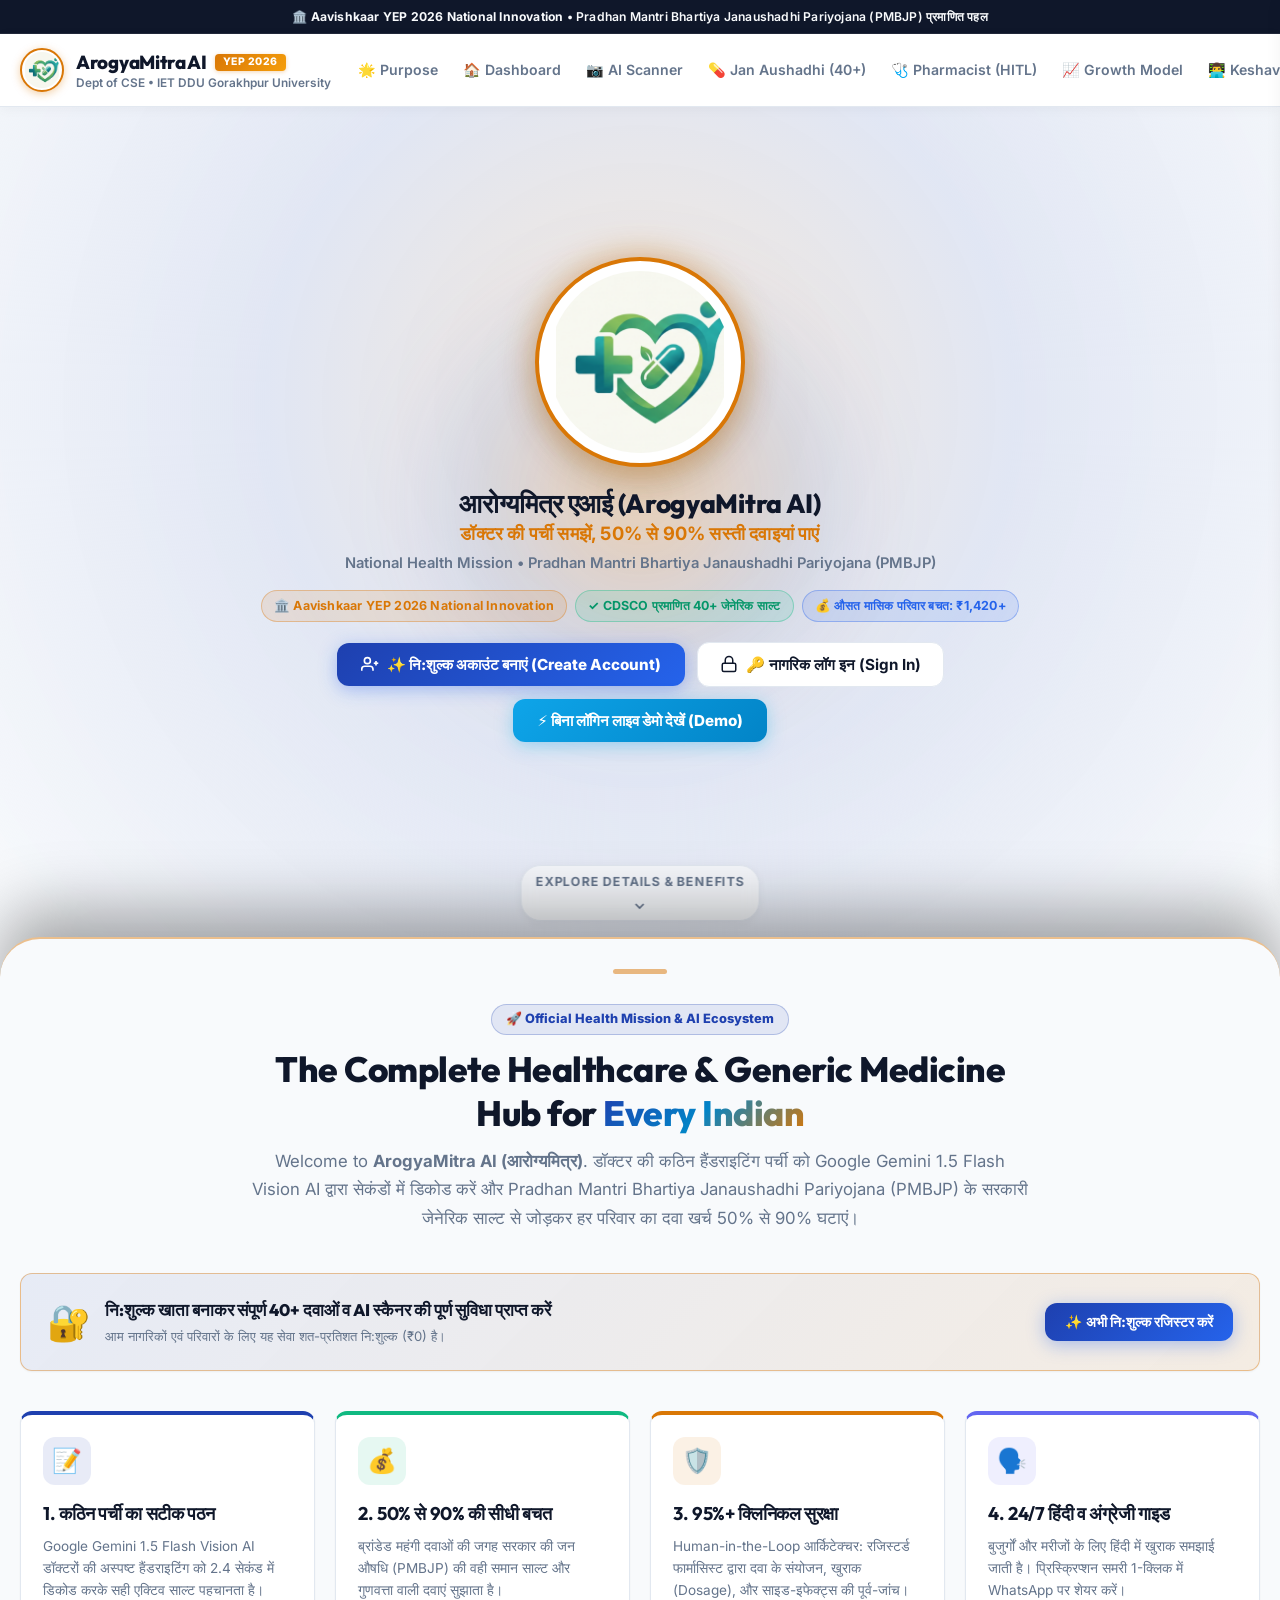
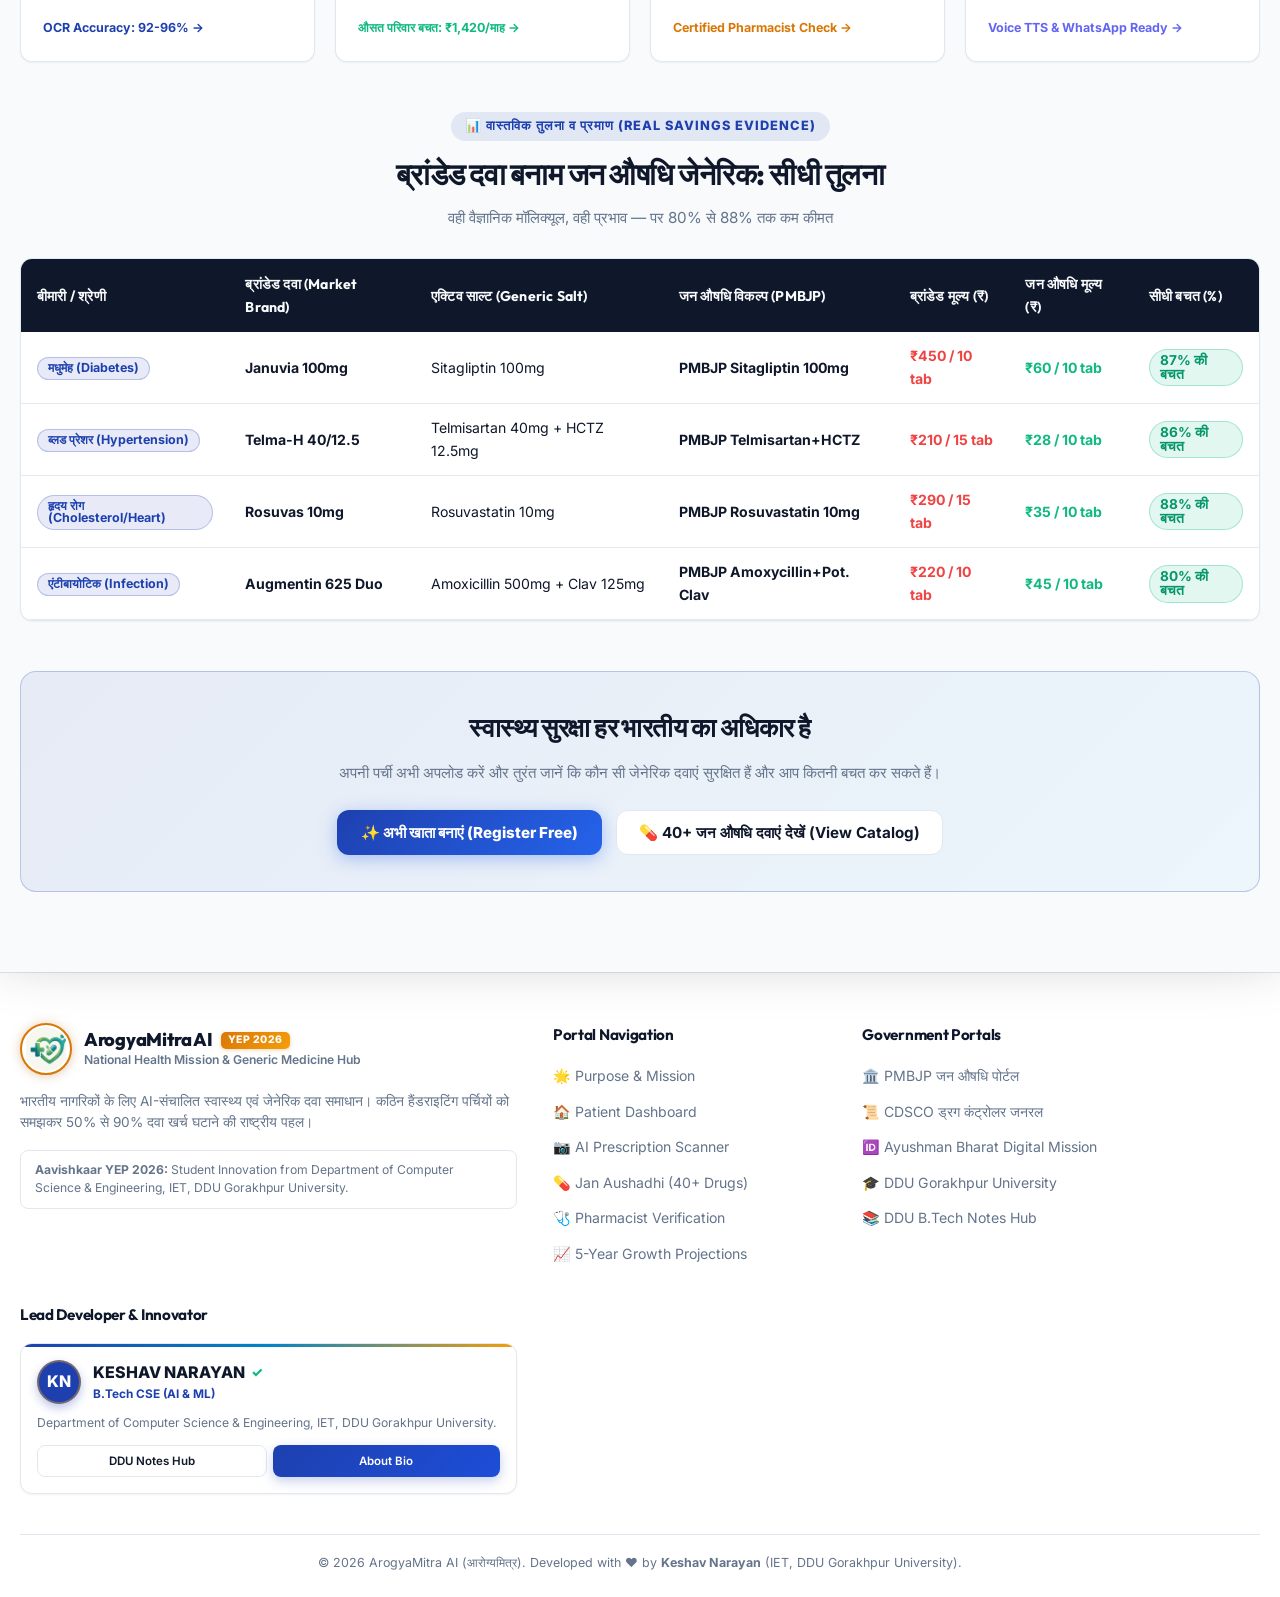
==== commit 5c52b13a: "feat: Apply authentic DDU Notes Hub Royal Blue, Gold and Slate color scheme and Grand Stage landing " ====
--- a/index.html
+++ b/index.html
@@ -1,1101 +1,82 @@
 <!DOCTYPE html>
-<html lang="hi" class="light">
+<html lang="hi" data-theme="light">
 <head>
   <meta charset="UTF-8">
-  <meta name="viewport" content="width=device-width, initial-scale=1.0">
-  <meta http-equiv="Cache-Control" content="no-cache, no-store, must-revalidate">
-  <meta http-equiv="Pragma" content="no-cache">
-  <meta http-equiv="Expires" content="0">
-  <title>ArogyaMitra AI (आरोग्यमित्र) | आपकी सेहत का सच्चा साथी — Aavishkaar YEP 2026</title>
-  
-  <meta name="description" content="ArogyaMitra AI (आपकी सेहत का सच्चा साथी) डॉक्टर के पर्चे को डिकोड कर PMBJP जन औषधि केंद्रों से 50% से 90% सस्ती जेनेरिक दवाइयां दिलाने वाला स्मार्ट AI क्लिनिकल प्लेटफॉर्म है।">
-  <meta name="keywords" content="ArogyaMitra AI, आरोग्यमित्र, आपकी सेहत का सच्चा साथी, Jan Aushadhi, Generic Medicines, Prescription Decoder, CDSCO, PMBJP, Aavishkaar 2026, DDU Gorakhpur, Keshav Narayan">
-  
-  <!-- Favicon and Search Result Snippet Logo -->
+  <meta name="viewport" content="width=device-width, initial-scale=1.0, maximum-scale=5.0">
+  <title>ArogyaMitra AI (आरोग्यमित्र) - डॉक्टर की पर्ची समझें, 50-90% सस्ती दवाइयां पाएं</title>
+  <meta name="description" content="ArogyaMitra AI: Aavishkaar YEP 2026 Innovation. डॉक्टर की अस्पष्ट हैंडराइटिंग पर्ची को सेकंडों में डिकोड करें और PMBJP जन औषधि केंद्र से 50% से 90% सस्ती दवाइयां प्राप्त करें।">
   <link rel="icon" type="image/png" href="logo_icon.png">
-  <link rel="shortcut icon" href="logo_icon.png" type="image/png">
-  <link rel="apple-touch-icon" href="logo_icon.png">
-
-  <!-- OpenGraph Metadata -->
-  <meta property="og:title" content="ArogyaMitra AI | आपकी सेहत का सच्चा साथी">
-  <meta property="og:description" content="डॉक्टर के पर्चे को डिकोड करें और 50% से 90% तक सस्ती जन औषधि दवाइयां पाएं।">
-  <meta property="og:type" content="website">
-  <meta property="og:image" content="logo.png">
-
-  <!-- Google Fonts: Outfit, Inter & Noto Sans Devanagari (Matching DDU Notes Hub) -->
+
+  <!-- Google Fonts: Outfit & Inter & Noto Sans Devanagari (Matching DDU Notes Hub) -->
   <link rel="preconnect" href="https://fonts.googleapis.com">
   <link rel="preconnect" href="https://fonts.gstatic.com" crossorigin>
   <link href="https://fonts.googleapis.com/css2?family=Inter:wght@300;400;500;600;700;800&family=Noto+Sans+Devanagari:wght@400;500;600;700;800&family=Outfit:wght@400;500;600;700;800;900&display=swap" rel="stylesheet">
-  
-  <!-- FontAwesome Icons -->
-  <link rel="stylesheet" href="https://cdnjs.cloudflare.com/ajax/libs/font-awesome/6.5.1/css/all.min.css">
-
-  <style>
-    /* ==========================================================================
-       AROGYAMITRA AI - MODERN CLINICAL & ACADEMIC DESIGN SYSTEM
-       Aavishkaar YEP 2026 • Keshav Narayan (IET DDU Gorakhpur)
-       Design Language matching http://ddu-btech-kn-notes.vercel.app/
-       ========================================================================== */
-    :root {
-      /* Brand Color Palette */
-      --primary: #007a87;        /* Medical Teal / Deep Petrol */
-      --primary-hover: #00606b;
-      --primary-light: #e6f6f7;
-      --primary-border: #a5e0e5;
-
-      --accent: #16a34a;         /* Herbal Leaf Green */
-      --accent-hover: #15803d;
-      --accent-light: #f0fdf4;
-      --accent-border: #bbf7d0;
-
-      --accent-amber: #f59e0b;
-      --accent-amber-light: #fef3c7;
-      --accent-rose: #ef4444;
-      --accent-rose-light: #fee2e2;
-
-      /* Neutral Surfaces */
-      --bg-main: #f8fafc;
-      --bg-card: #ffffff;
-      --bg-card-hover: #f1f5f9;
-      --border: #e2e8f0;
-      --border-dark: #cbd5e1;
-      --border-focus: #007a87;
-
-      /* Typography & Text */
-      --text-main: #0f172a;
-      --text-muted: #64748b;
-      --text-light: #94a3b8;
-
-      /* Nav & Glass */
-      --nav-bg: rgba(255, 255, 255, 0.95);
-      --nav-border: #e2e8f0;
-
-      /* Layered Shadows (From DDU Notes Hub) */
-      --shadow-xs: 0 1px 2px 0 rgba(0, 0, 0, 0.05);
-      --shadow-sm: 0 1px 3px 0 rgba(0, 0, 0, 0.08), 0 1px 2px -1px rgba(0, 0, 0, 0.04);
-      --shadow-md: 0 4px 6px -1px rgba(0, 0, 0, 0.08), 0 2px 4px -2px rgba(0, 0, 0, 0.05);
-      --shadow-lg: 0 10px 15px -3px rgba(0, 0, 0, 0.08), 0 4px 6px -4px rgba(0, 0, 0, 0.04);
-      --shadow-xl: 0 20px 25px -5px rgba(0, 0, 0, 0.1), 0 8px 10px -6px rgba(0, 0, 0, 0.04);
-
-      /* Radii */
-      --radius-xs: 6px;
-      --radius-sm: 8px;
-      --radius-md: 12px;
-      --radius-lg: 16px;
-      --radius-xl: 24px;
-      --radius-full: 9999px;
-
-      /* Fonts */
-      --font-headings: 'Outfit', sans-serif;
-      --font-body: 'Inter', system-ui, sans-serif;
-      --font-hindi: 'Noto Sans Devanagari', 'Inter', sans-serif;
-
-      --transition: all 0.22s cubic-bezier(0.4, 0, 0.2, 1);
-    }
-
-    [data-theme="dark"], html.dark {
-      --primary: #38bdf8;
-      --primary-hover: #0284c7;
-      --primary-light: rgba(56, 189, 248, 0.12);
-      --primary-border: #0369a1;
-
-      --accent: #22c55e;
-      --accent-hover: #16a34a;
-      --accent-light: rgba(34, 197, 94, 0.12);
-      --accent-border: #15803d;
-
-      --bg-main: #0b1120;
-      --bg-card: #151e32;
-      --bg-card-hover: #1e293b;
-      --border: #26334d;
-      --border-dark: #374663;
-      --border-focus: #38bdf8;
-
-      --text-main: #f8fafc;
-      --text-muted: #94a3b8;
-      --text-light: #64748b;
-
-      --nav-bg: rgba(11, 17, 32, 0.95);
-      --nav-border: #26334d;
-
-      --shadow-sm: 0 1px 3px 0 rgba(0, 0, 0, 0.4);
-      --shadow-md: 0 4px 6px -1px rgba(0, 0, 0, 0.5);
-      --shadow-lg: 0 10px 15px -3px rgba(0, 0, 0, 0.6);
-      --shadow-xl: 0 20px 25px -5px rgba(0, 0, 0, 0.7);
-    }
-
-    /* Global Reset */
-    *, *::before, *::after {
-      box-sizing: border-box;
-      margin: 0;
-      padding: 0;
-    }
-
-    body {
-      font-family: var(--font-body);
-      background-color: var(--bg-main);
-      color: var(--text-main);
-      line-height: 1.6;
-      min-height: 100vh;
-      display: flex;
-      flex-direction: column;
-      transition: background-color 0.3s ease, color 0.3s ease;
-      overflow-x: hidden;
-      -webkit-font-smoothing: antialiased;
-    }
-
-    h1, h2, h3, h4, h5, h6, .brand-title, .hero-title, .stat-value, .section-title, .font-headings {
-      font-family: var(--font-headings);
-      letter-spacing: -0.02em;
-    }
-
-    a {
-      color: inherit;
-      text-decoration: none;
-    }
-
-    button {
-      font-family: inherit;
-      cursor: pointer;
-      border: none;
-      background: none;
-    }
-
-    /* Custom Scrollbar */
-    ::-webkit-scrollbar {
-      width: 7px;
-      height: 7px;
-    }
-    ::-webkit-scrollbar-track {
-      background: var(--bg-main);
-    }
-    ::-webkit-scrollbar-thumb {
-      background: var(--border-dark);
-      border-radius: var(--radius-full);
-    }
-    ::-webkit-scrollbar-thumb:hover {
-      background: var(--text-muted);
-    }
-
-    /* Container */
-    .container {
-      max-width: 1280px;
-      margin: 0 auto;
-      padding: 0 20px;
-      width: 100%;
-    }
-
-    /* Top Announcement Bar */
-    .top-announcement {
-      background: linear-gradient(90deg, #022c22 0%, #064e3b 45%, #0f766e 85%, #0e7490 100%);
-      color: #e6f6f7;
-      font-size: 0.78rem;
-      padding: 7px 0;
-      border-bottom: 1px solid rgba(255, 255, 255, 0.12);
-    }
-    .top-announcement-container {
-      display: flex;
-      justify-content: space-between;
-      align-items: center;
-      flex-wrap: wrap;
-      gap: 8px;
-    }
-    .top-badge-live {
-      background: #16a34a;
-      color: #ffffff;
-      font-size: 0.65rem;
-      font-weight: 800;
-      padding: 2px 7px;
-      border-radius: 4px;
-      margin-right: 6px;
-      letter-spacing: 0.5px;
-    }
-
-    /* STICKY NAVBAR CONTAINER (From DDU Notes Hub) */
-    .sticky-header-container {
-      position: sticky;
-      top: 0;
-      z-index: 100;
-      background: var(--nav-bg);
-      backdrop-filter: blur(12px);
-      -webkit-backdrop-filter: blur(12px);
-      border-bottom: 1px solid var(--nav-border);
-      transition: var(--transition);
-      box-shadow: var(--shadow-sm);
-    }
-    .navbar {
-      height: 72px;
-      display: flex;
-      align-items: center;
-    }
-    .nav-container {
-      display: flex;
-      align-items: center;
-      justify-content: space-between;
-      gap: 16px;
-      max-width: 1400px;
-    }
-
-    /* Brand Link & Logo (Fixing the crammed logo bug from screenshot) */
-    .brand-link {
-      display: flex;
-      align-items: center;
-      gap: 12px;
-      text-decoration: none;
-      flex-shrink: 0;
-    }
-    .brand-logo-img {
-      width: 48px;
-      height: 48px;
-      object-fit: contain;
-      flex-shrink: 0;
-      border-radius: 12px;
-      padding: 3px;
-      background: #ffffff;
-      border: 2px solid #16a34a; /* Emerald Herbal Rim */
-      box-shadow: 0 2px 8px rgba(22, 163, 74, 0.2);
-      transition: transform var(--transition);
-    }
-    .brand-link:hover .brand-logo-img {
-      transform: scale(1.05);
-    }
-    .brand-info {
-      display: flex;
-      flex-direction: column;
-      gap: 2px;
-      white-space: nowrap;
-    }
-    .brand-title-line {
-      display: flex;
-      align-items: center;
-      gap: 8px;
-      white-space: nowrap;
-    }
-    .brand-title {
-      font-size: 1.18rem;
-      font-weight: 800;
-      letter-spacing: -0.3px;
-      color: var(--text-main);
-      line-height: 1.2;
-    }
-    .brand-title .brand-ai {
-      color: #16a34a;
-      font-weight: 900;
-    }
-    .brand-naac-badge {
-      font-size: 0.62rem;
-      font-weight: 800;
-      background: linear-gradient(135deg, #f59e0b, #d97706);
-      color: #ffffff;
-      padding: 2px 7px;
-      border-radius: 5px;
-      letter-spacing: 0.5px;
-      text-transform: uppercase;
-      white-space: nowrap;
-      line-height: 1.2;
-      box-shadow: 0 1px 4px rgba(217, 119, 6, 0.3);
-    }
-    .brand-subtitle {
-      font-size: 0.72rem;
-      font-weight: 600;
-      color: var(--text-muted);
-      white-space: nowrap;
-      line-height: 1.2;
-      font-family: var(--font-hindi);
-    }
-
-    /* Nav Links (Clean Desktop Text Links - No Overlapping) */
-    .nav-links {
-      display: flex;
-      align-items: center;
-      gap: 4px;
-      list-style: none;
-      margin: 0;
-      padding: 0;
-      flex-shrink: 0;
-    }
-    .nav-item {
-      white-space: nowrap;
-    }
-    .nav-item a, .nav-item button {
-      display: inline-flex;
-      align-items: center;
-      gap: 6px;
-      padding: 7px 12px;
-      border-radius: var(--radius-sm);
-      font-size: 0.86rem;
-      font-weight: 600;
-      color: var(--text-muted);
-      white-space: nowrap;
-      transition: all 0.18s ease;
-      line-height: 1.2;
-      text-decoration: none;
-      cursor: pointer;
-      background: transparent;
-      border: 1px solid transparent;
-    }
-    .nav-item a:hover, .nav-item button:hover {
-      color: var(--primary);
-      background: var(--primary-light);
-    }
-    .nav-item.active a, .nav-item.active button {
-      color: var(--primary);
-      background: var(--primary-light);
-      font-weight: 700;
-      border-color: var(--primary-border);
-      box-shadow: inset 0 0 0 1px rgba(0, 122, 135, 0.15);
-    }
-    .nav-item-badge {
-      background: var(--accent-amber);
-      color: #ffffff;
-      font-size: 0.65rem;
-      font-weight: 800;
-      padding: 1px 6px;
-      border-radius: var(--radius-full);
-      margin-left: 4px;
-    }
-
-    /* Nav Actions */
-    .nav-actions {
-      display: flex;
-      align-items: center;
-      gap: 8px;
-      flex-shrink: 0;
-    }
-    .search-trigger-btn {
-      display: flex;
-      align-items: center;
-      gap: 7px;
-      padding: 0 13px;
-      background: var(--bg-card);
-      border: 1px solid var(--border);
-      border-radius: var(--radius-full);
-      color: var(--text-muted);
-      font-size: 0.82rem;
-      font-weight: 500;
-      height: 36px;
-      cursor: pointer;
-      transition: var(--transition);
-    }
-    .search-trigger-btn:hover {
-      border-color: var(--primary);
-      color: var(--text-main);
-      box-shadow: var(--shadow-sm);
-    }
-    .theme-toggle-btn {
-      width: 36px;
-      height: 36px;
-      border-radius: var(--radius-sm);
-      display: inline-flex;
-      align-items: center;
-      justify-content: center;
-      background: var(--bg-card);
-      border: 1px solid var(--border);
-      color: var(--text-main);
-      cursor: pointer;
-      font-size: 0.95rem;
-      transition: var(--transition);
-      flex-shrink: 0;
-    }
-    .theme-toggle-btn:hover {
-      border-color: var(--primary);
-    }
-    .lang-select-box {
-      padding: 7px 10px;
-      background: var(--bg-card);
-      color: var(--text-main);
-      border: 1px solid var(--border);
-      border-radius: var(--radius-sm);
-      font-size: 0.78rem;
-      font-weight: 700;
-      cursor: pointer;
-      height: 36px;
-      transition: var(--transition);
-    }
-    .lang-select-box:hover {
-      border-color: var(--primary);
-    }
-    .btn-profile-chip {
-      display: inline-flex;
-      align-items: center;
-      gap: 6px;
-      padding: 7px 12px;
-      background: var(--primary-light);
-      color: var(--primary);
-      border: 1px solid var(--primary-border);
-      border-radius: var(--radius-full);
-      font-size: 0.82rem;
-      font-weight: 700;
-      cursor: pointer;
-      transition: var(--transition);
-      white-space: nowrap;
-      height: 36px;
-    }
-    .btn-profile-chip:hover {
-      background: var(--primary);
-      color: #ffffff;
-    }
-    .btn-ai-assistant {
-      display: inline-flex;
-      align-items: center;
-      gap: 6px;
-      padding: 8px 14px;
-      background: linear-gradient(135deg, #007a87 0%, #16a34a 100%);
-      color: #ffffff;
-      border-radius: var(--radius-full);
-      font-size: 0.82rem;
-      font-weight: 700;
-      cursor: pointer;
-      white-space: nowrap;
-      height: 36px;
-      box-shadow: 0 4px 12px rgba(0, 122, 135, 0.25);
-      transition: var(--transition);
-    }
-    .btn-ai-assistant:hover {
-      transform: translateY(-2px);
-      box-shadow: 0 6px 16px rgba(0, 122, 135, 0.38);
-    }
-    .mobile-menu-toggle {
-      display: none;
-      width: 36px;
-      height: 36px;
-      align-items: center;
-      justify-content: center;
-      background: var(--bg-card);
-      border: 1px solid var(--border);
-      border-radius: var(--radius-sm);
-      color: var(--text-main);
-      cursor: pointer;
-      font-size: 1.1rem;
-    }
-
-    /* Buttons (From DDU Notes Hub) */
-    .btn-primary {
-      display: inline-flex;
-      align-items: center;
-      justify-content: center;
-      gap: 8px;
-      background: linear-gradient(135deg, var(--primary), var(--primary-hover));
-      color: white;
-      padding: 8px 16px;
-      border-radius: var(--radius-sm);
-      font-size: 0.88rem;
-      font-weight: 700;
-      cursor: pointer;
-      transition: var(--transition);
-      box-shadow: 0 2px 6px rgba(0, 122, 135, 0.25);
-    }
-    .btn-primary:hover {
-      transform: translateY(-2px);
-      box-shadow: 0 4px 12px rgba(0, 122, 135, 0.35);
-    }
-    .btn-secondary {
-      display: inline-flex;
-      align-items: center;
-      justify-content: center;
-      gap: 8px;
-      background: var(--bg-card);
-      color: var(--text-main);
-      padding: 8px 16px;
-      border-radius: var(--radius-sm);
-      font-size: 0.88rem;
-      font-weight: 600;
-      border: 1px solid var(--border);
-      cursor: pointer;
-      transition: var(--transition);
-    }
-    .btn-secondary:hover {
-      background: var(--bg-card-hover);
-      border-color: var(--text-muted);
-      transform: translateY(-2px);
-    }
-    .btn-sm {
-      padding: 6px 12px;
-      font-size: 0.8rem;
-    }
-
-    /* Mobile Sub-Nav (Horizontal Scrollable) */
-    .mobile-sub-nav {
-      display: none;
-      background: var(--bg-card);
-      border-top: 1px solid var(--border);
-      padding: 8px 14px;
-      overflow-x: auto;
-      white-space: nowrap;
-      gap: 8px;
-      -webkit-overflow-scrolling: touch;
-    }
-    .sub-nav-link {
-      display: inline-flex;
-      align-items: center;
-      gap: 5px;
-      padding: 6px 12px;
-      border-radius: var(--radius-full);
-      font-size: 0.8rem;
-      font-weight: 600;
-      color: var(--text-muted);
-      background: var(--bg-main);
-      border: 1px solid var(--border);
-      text-decoration: none;
-      cursor: pointer;
-    }
-    .sub-nav-link.active {
-      background: var(--primary-light);
-      color: var(--primary);
-      border-color: var(--primary-border);
-      font-weight: 700;
-    }
-
-    /* Mobile Drawer */
-    .mobile-drawer-overlay {
-      display: none;
-      position: fixed;
-      inset: 0;
-      background: rgba(15, 23, 42, 0.6);
-      backdrop-filter: blur(4px);
-      z-index: 1000;
-    }
-    .mobile-drawer {
-      position: fixed;
-      top: 0;
-      right: -320px;
-      width: 300px;
-      height: 100vh;
-      background: var(--bg-card);
-      box-shadow: var(--shadow-xl);
-      z-index: 1001;
-      padding: 24px;
-      display: flex;
-      flex-direction: column;
-      transition: right 0.28s ease;
-      overflow-y: auto;
-    }
-    .mobile-drawer.open {
-      right: 0;
-    }
-    .mobile-drawer-header {
-      display: flex;
-      justify-content: space-between;
-      align-items: center;
-      padding-bottom: 16px;
-      border-bottom: 1px solid var(--border);
-      margin-bottom: 20px;
-    }
-    .mobile-drawer-link {
-      display: flex;
-      align-items: center;
-      gap: 12px;
-      padding: 11px 14px;
-      border-radius: var(--radius-sm);
-      font-size: 0.92rem;
-      font-weight: 600;
-      color: var(--text-main);
-      margin-bottom: 4px;
-      cursor: pointer;
-    }
-    .mobile-drawer-link:hover, .mobile-drawer-link.active {
-      background: var(--primary-light);
-      color: var(--primary);
-    }
-
-    /* PORTAL PAGES (True Page Architecture: "sabka alag page") */
-    .portal-page {
-      display: none;
-      padding: 30px 0 60px;
-      animation: pageFadeIn 0.25s ease-out;
-    }
-    .portal-page.active {
-      display: block;
-    }
-    @keyframes pageFadeIn {
-      from { opacity: 0; transform: translateY(6px); }
-      to { opacity: 1; transform: translateY(0); }
-    }
-
-    /* CARDS & GRIDS (From DDU Notes Hub) */
-    .card {
-      background: var(--bg-card);
-      border: 1px solid var(--border);
-      border-radius: var(--radius-md);
-      padding: 24px;
-      box-shadow: var(--shadow-sm);
-      transition: var(--transition);
-      position: relative;
-    }
-    .card:hover {
-      box-shadow: var(--shadow-md);
-      border-color: var(--border-dark);
-    }
-    .card-title {
-      font-size: 1.15rem;
-      font-weight: 800;
-      color: var(--text-main);
-      margin-bottom: 8px;
-      display: flex;
-      align-items: center;
-      gap: 8px;
-    }
-
-    /* HERO BANNER FOR LANDING & HOME */
-    .hero-banner-box {
-      background: 
-        radial-gradient(circle at 10% 20%, rgba(22, 163, 74, 0.25) 0%, transparent 45%),
-        radial-gradient(circle at 90% 85%, rgba(0, 122, 135, 0.25) 0%, transparent 45%),
-        linear-gradient(135deg, #022c22 0%, #064e3b 45%, #0f766e 85%, #0e7490 100%);
-      border-radius: var(--radius-lg);
-      padding: 44px;
-      color: #ffffff;
-      box-shadow: 0 16px 40px -10px rgba(6, 78, 59, 0.35);
-      margin-bottom: 34px;
-      position: relative;
-      overflow: hidden;
-    }
-    .hero-badge-pill {
-      display: inline-flex;
-      align-items: center;
-      gap: 7px;
-      background: rgba(22, 163, 74, 0.25);
-      border: 1px solid rgba(22, 163, 74, 0.45);
-      color: #a7f3d0;
-      padding: 5px 12px;
-      border-radius: var(--radius-full);
-      font-size: 0.78rem;
-      font-weight: 700;
-      margin-bottom: 16px;
-    }
-    .hero-title {
-      font-size: 2.35rem;
-      font-weight: 900;
-      line-height: 1.25;
-      margin-bottom: 14px;
-      letter-spacing: -0.02em;
-    }
-    .hero-title span {
-      background: linear-gradient(135deg, #5eead4 0%, #fde047 100%);
-      -webkit-background-clip: text;
-      -webkit-text-fill-color: transparent;
-    }
-    .hero-desc {
-      font-size: 1.02rem;
-      color: #d1fae5;
-      line-height: 1.65;
-      margin-bottom: 26px;
-      font-family: var(--font-hindi);
-      max-width: 780px;
-    }
-    .hero-btn-row {
-      display: flex;
-      flex-wrap: wrap;
-      gap: 12px;
-      margin-bottom: 28px;
-    }
-    .btn-hero-white {
-      background: #ffffff;
-      color: #064e3b;
-      padding: 12px 22px;
-      border-radius: var(--radius-sm);
-      font-size: 0.92rem;
-      font-weight: 800;
-      cursor: pointer;
-      display: inline-flex;
-      align-items: center;
-      gap: 8px;
-      box-shadow: 0 4px 14px rgba(0, 0, 0, 0.15);
-      transition: var(--transition);
-    }
-    .btn-hero-white:hover {
-      transform: translateY(-2px);
-      box-shadow: 0 6px 18px rgba(0, 0, 0, 0.25);
-    }
-    .btn-hero-glass {
-      background: rgba(255, 255, 255, 0.15);
-      backdrop-filter: blur(8px);
-      color: #ffffff;
-      border: 1px solid rgba(255, 255, 255, 0.3);
-      padding: 12px 20px;
-      border-radius: var(--radius-sm);
-      font-size: 0.92rem;
-      font-weight: 700;
-      cursor: pointer;
-      display: inline-flex;
-      align-items: center;
-      gap: 8px;
-      transition: var(--transition);
-    }
-    .btn-hero-glass:hover {
-      background: rgba(255, 255, 255, 0.25);
-      transform: translateY(-2px);
-    }
-
-    /* STATS STRIP */
-    .stats-grid-row {
-      display: grid;
-      grid-template-columns: repeat(4, 1fr);
-      gap: 16px;
-      border-top: 1px solid rgba(255, 255, 255, 0.18);
-      padding-top: 24px;
-    }
-    .stat-box {
-      text-align: left;
-    }
-    .stat-value {
-      font-size: 1.7rem;
-      font-weight: 900;
-      color: #ffffff;
-      line-height: 1.1;
-      margin-bottom: 4px;
-    }
-    .stat-label {
-      font-size: 0.74rem;
-      color: #a7f3d0;
-      font-weight: 600;
-    }
-
-    /* PURPOSE 4-PILLAR GRID (Landing Page) */
-    .purpose-grid {
-      display: grid;
-      grid-template-columns: repeat(2, 1fr);
-      gap: 20px;
-      margin-top: 24px;
-    }
-    .purpose-card {
-      background: var(--bg-card);
-      border: 1px solid var(--border);
-      border-radius: var(--radius-md);
-      padding: 24px;
-      box-shadow: var(--shadow-sm);
-      transition: var(--transition);
-      position: relative;
-    }
-    .purpose-card:hover {
-      transform: translateY(-3px);
-      box-shadow: var(--shadow-md);
-      border-color: var(--primary);
-    }
-    .purpose-icon-box {
-      width: 48px;
-      height: 48px;
-      border-radius: var(--radius-sm);
-      background: var(--primary-light);
-      color: var(--primary);
-      display: flex;
-      align-items: center;
-      justify-content: center;
-      font-size: 1.4rem;
-      margin-bottom: 16px;
-    }
-    .purpose-problem {
-      background: #fef2f2;
-      border-left: 3px solid #ef4444;
-      padding: 8px 12px;
-      border-radius: 0 4px 4px 0;
-      font-size: 0.78rem;
-      color: #991b1b;
-      margin: 10px 0;
-      line-height: 1.45;
-    }
-    .purpose-solution {
-      background: #f0fdf4;
-      border-left: 3px solid #16a34a;
-      padding: 8px 12px;
-      border-radius: 0 4px 4px 0;
-      font-size: 0.8rem;
-      color: #166534;
-      line-height: 1.45;
-    }
-
-    /* SCANNER SECTION */
-    .scanner-layout-grid {
-      display: grid;
-      grid-template-columns: 1fr 1.35fr;
-      gap: 24px;
-      align-items: start;
-    }
-    .drop-box {
-      border: 2px dashed var(--border-dark);
-      border-radius: var(--radius-md);
-      padding: 34px 20px;
-      text-align: center;
-      cursor: pointer;
-      background: var(--bg-main);
-      transition: var(--transition);
-    }
-    .drop-box:hover {
-      border-color: var(--primary);
-      background: var(--primary-light);
-    }
-    .btn-sample {
-      padding: 8px 12px;
-      background: var(--bg-card);
-      border: 1px solid var(--border);
-      border-radius: var(--radius-sm);
-      font-size: 0.76rem;
-      font-weight: 700;
-      cursor: pointer;
-      text-align: left;
-      transition: var(--transition);
-      display: flex;
-      align-items: center;
-      gap: 8px;
-    }
-    .btn-sample:hover {
-      border-color: var(--primary);
-      background: var(--primary-light);
-      color: var(--primary);
-    }
-
-    /* MODAL OVERLAYS (Matching DDU Notes Hub) */
-    .modal-overlay {
-      display: none;
-      position: fixed;
-      inset: 0;
-      background: rgba(15, 23, 42, 0.65);
-      backdrop-filter: blur(6px);
-      z-index: 500;
-      align-items: center;
-      justify-content: center;
-      padding: 20px;
-    }
-    .modal-overlay.active {
-      display: flex;
-    }
-    .modal-box {
-      background: var(--bg-card);
-      border: 1px solid var(--border);
-      border-radius: var(--radius-md);
-      box-shadow: var(--shadow-xl);
-      width: 100%;
-      max-width: 520px;
-      max-height: 90vh;
-      overflow-y: auto;
-      position: relative;
-    }
-    .modal-header {
-      padding: 18px 22px;
-      border-bottom: 1px solid var(--border);
-      display: flex;
-      justify-content: space-between;
-      align-items: center;
-    }
-    .modal-body {
-      padding: 22px;
-    }
-    .modal-close-btn {
-      width: 32px;
-      height: 32px;
-      border-radius: 50%;
-      display: flex;
-      align-items: center;
-      justify-content: center;
-      background: var(--bg-card-hover);
-      color: var(--text-muted);
-      cursor: pointer;
-      font-size: 1rem;
-    }
-    .modal-close-btn:hover {
-      color: var(--text-main);
-    }
-
-    /* FORM CONTROLS (From DDU Notes Hub) */
-    .form-group {
-      margin-bottom: 16px;
-    }
-    .form-label {
-      display: block;
-      font-size: 0.82rem;
-      font-weight: 700;
-      margin-bottom: 6px;
-      color: var(--text-main);
-    }
-    .form-control {
-      width: 100%;
-      padding: 10px 14px;
-      background: var(--bg-main);
-      border: 1px solid var(--border);
-      border-radius: var(--radius-sm);
-      color: var(--text-main);
-      font-size: 0.88rem;
-      outline: none;
-      transition: var(--transition);
-      font-family: inherit;
-    }
-    .form-control:focus {
-      border-color: var(--primary);
-      background: var(--bg-card);
-      box-shadow: 0 0 0 3px rgba(0, 122, 135, 0.15);
-    }
-
-    /* FOOTER (From DDU Notes Hub) */
-    .footer {
-      background: var(--bg-card);
-      border-top: 1px solid var(--border);
-      padding: 48px 0 24px;
-      margin-top: auto;
-    }
-    .footer-grid {
-      display: grid;
-      grid-template-columns: 2fr 1fr 1fr 1.5fr;
-      gap: 32px;
-      margin-bottom: 36px;
-    }
-    .footer-col-title {
-      font-size: 0.95rem;
-      font-weight: 800;
-      color: var(--text-main);
-      margin-bottom: 16px;
-      letter-spacing: -0.2px;
-    }
-    .footer-links {
-      list-style: none;
-      display: flex;
-      flex-direction: column;
-      gap: 9px;
-    }
-    .footer-links a {
-      font-size: 0.82rem;
-      color: var(--text-muted);
-      transition: var(--transition);
-    }
-    .footer-links a:hover {
-      color: var(--primary);
-      transform: translateX(2px);
-    }
-    .footer-bottom {
-      border-top: 1px solid var(--border);
-      padding-top: 20px;
-      display: flex;
-      justify-content: space-between;
-      align-items: center;
-      font-size: 0.76rem;
-      color: var(--text-muted);
-      flex-wrap: wrap;
-      gap: 12px;
-    }
-
-    /* CHAT DRAWER */
-    .chat-drawer {
-      position: fixed;
-      bottom: 0;
-      right: 24px;
-      width: 410px;
-      height: 580px;
-      background: var(--bg-card);
-      border: 1px solid var(--border);
-      border-radius: 18px 18px 0 0;
-      box-shadow: var(--shadow-xl);
-      z-index: 600;
-      display: flex;
-      flex-direction: column;
-      transform: translateY(110%);
-      transition: transform 0.3s cubic-bezier(0.16, 1, 0.3, 1);
-    }
-    .chat-drawer.open {
-      transform: translateY(0);
-    }
-
-    /* Responsive */
-    @media (max-width: 1024px) {
-      .footer-grid { grid-template-columns: 1fr 1fr; }
-      .purpose-grid { grid-template-columns: 1fr; }
-      .scanner-layout-grid { grid-template-columns: 1fr; }
-    }
-    @media (max-width: 860px) {
-      .desktop-only-nav { display: none; }
-      .mobile-menu-toggle { display: flex; }
-      .mobile-sub-nav { display: flex; }
-      .stats-grid-row { grid-template-columns: repeat(2, 1fr); gap: 20px; }
-      .hero-title { font-size: 1.85rem; }
-      .chat-drawer { width: 100%; right: 0; border-radius: 16px 16px 0 0; }
-    }
-  </style>
+
+  <!-- DDU Notes Hub Authentic CSS System -->
+  <link rel="stylesheet" href="style.css">
+  <meta name="theme-color" content="#1e40af">
 </head>
 <body>
 
-  <!-- TOP ANNOUNCEMENT BAR (From DDU Notes Hub) -->
-  <div class="top-announcement">
-    <div class="container top-announcement-container">
-      <div style="display: flex; align-items: center; gap: 6px;">
-        <span class="top-badge-live">🌿 AROGYAMITRA AI</span>
-        <span><strong style="color: #a7f3d0;">आपकी सेहत का सच्चा साथी</strong> • राष्ट्रीय स्वास्थ्य नवाचार परियोजना (Aavishkaar YEP 2026)</span>
-      </div>
-      <div style="font-size: 0.74rem; display: flex; align-items: center; gap: 14px;">
-        <span><i class="fa-solid fa-circle-check" style="color: #34d399;"></i> 100% CDSCO जेनेरिक साल्ट</span>
-        <span><i class="fa-solid fa-shield-halved" style="color: #38bdf8;"></i> 95%+ HITL क्लिनिकल सुरक्षा</span>
-        <span><i class="fa-solid fa-hospital" style="color: #fde047;"></i> 10,000+ जन औषधि केंद्र</span>
-      </div>
-    </div>
+  <!-- TOP ANNOUNCEMENT NOTICE BAR (DDU Style) -->
+  <div style="background: #0f172a; color: #f8fafc; padding: 7px 16px; font-size: 0.76rem; text-align: center; font-weight: 600; letter-spacing: 0.2px; border-bottom: 1px solid rgba(255,255,255,0.08);">
+    🏛️ <strong>Aavishkaar YEP 2026 National Innovation</strong> • Pradhan Mantri Bhartiya Janaushadhi Pariyojana (PMBJP) प्रमाणित पहल
   </div>
 
-  <!-- STICKY HEADER CONTAINER (From DDU Notes Hub) -->
+  <!-- STICKY HEADER CONTAINER (DDU Style) -->
   <div class="sticky-header-container">
     <header class="navbar">
       <div class="container nav-container">
-        <!-- Logo Branding (Fixing screenshot issue: clean crest + title, no text collision) -->
-        <a href="#landing" onclick="App.navigateTo('landing')" class="brand-link" title="ArogyaMitra AI – आपकी सेहत का सच्चा साथी">
-          <img src="logo_icon.png" alt="ArogyaMitra Logo Crest" class="brand-logo-img" onerror="this.src='logo.png'">
+        <!-- Logo & Branding -->
+        <a href="#landing" class="brand-link" onclick="App.navigateTo('landing')" title="ArogyaMitra AI Homepage">
+          <img src="logo_icon.png" alt="ArogyaMitra Emblem" class="brand-logo-img" style="width: 44px; height: 44px; border-radius: 50%; border: 2.5px solid #d97706; padding: 2px; background: #ffffff; box-shadow: 0 2px 8px rgba(217, 119, 6, 0.35);">
           <div class="brand-info">
             <div class="brand-title-line">
-              <span class="brand-title">ArogyaMitra <span class="brand-ai">AI</span></span>
-              <span class="brand-naac-badge">YEP 2026</span>
-            </div>
-            <span class="brand-subtitle">आपकी सेहत का सच्चा साथी • IET DDU Gorakhpur</span>
+              <span class="brand-title" style="font-size: 1.18rem; font-weight: 800; color: var(--text-main);">ArogyaMitra AI</span>
+              <span class="brand-naac-badge" style="background: linear-gradient(135deg, #d97706, #f59e0b); color: #ffffff; font-size: 0.65rem; font-weight: 800; padding: 2px 8px; border-radius: 4px;">YEP 2026</span>
+            </div>
+            <span class="brand-subtitle" style="font-size: 0.74rem; color: var(--text-muted);">Dept of CSE • IET DDU Gorakhpur University</span>
           </div>
         </a>
 
-        <!-- Desktop Navigation Links (Clean, Uncluttered, No text collision) -->
+        <!-- Desktop Navigation Links -->
         <ul class="nav-links desktop-only-nav" id="navbar-links-list">
-          <li class="nav-item" id="nav-btn-landing"><button onclick="App.navigateTo('landing')"><i class="fa-solid fa-bullseye"></i> <span>Purpose</span></button></li>
-          <li class="nav-item active" id="nav-btn-home"><button onclick="App.navigateTo('home')"><i class="fa-solid fa-house"></i> <span>Home</span></button></li>
-          <li class="nav-item" id="nav-btn-scanner"><button onclick="App.navigateTo('scanner')"><i class="fa-solid fa-stethoscope"></i> <span>AI Scanner</span></button></li>
-          <li class="nav-item" id="nav-btn-pharmacist">
-            <button onclick="App.navigateTo('pharmacist')">
-              <i class="fa-solid fa-user-doctor"></i> <span>Pharmacist Desk</span>
-              <span class="nav-item-badge" id="badge-pending-count">0</span>
-            </button>
-          </li>
-          <li class="nav-item" id="nav-btn-catalog"><button onclick="App.navigateTo('catalog')"><i class="fa-solid fa-pills"></i> <span>Jan Aushadhi</span></button></li>
-          <li class="nav-item" id="nav-btn-work"><button onclick="App.navigateTo('work')"><i class="fa-solid fa-diagram-project"></i> <span>Our Work</span></button></li>
-          <li class="nav-item" id="nav-btn-roadmap"><button onclick="App.navigateTo('roadmap')"><i class="fa-solid fa-compass"></i> <span>Roadmap</span></button></li>
-          <li class="nav-item" id="nav-btn-about"><button onclick="App.navigateTo('about')"><i class="fa-solid fa-user-tie"></i> <span>About</span></button></li>
+          <li class="nav-item active"><a href="#landing" onclick="App.navigateTo('landing')">🌟 Purpose</a></li>
+          <li class="nav-item"><a href="#home" onclick="App.navigateTo('home')">🏠 Dashboard</a></li>
+          <li class="nav-item"><a href="#scanner" onclick="App.navigateTo('scanner')">📷 AI Scanner</a></li>
+          <li class="nav-item"><a href="#catalog" onclick="App.navigateTo('catalog')">💊 Jan Aushadhi (40+)</a></li>
+          <li class="nav-item"><a href="#pharmacist" onclick="App.navigateTo('pharmacist')">🩺 Pharmacist (HITL)</a></li>
+          <li class="nav-item"><a href="#roadmap" onclick="App.navigateTo('roadmap')">📈 Growth Model</a></li>
+          <li class="nav-item"><a href="#about" onclick="App.navigateTo('about')">👨‍💻 Keshav Narayan</a></li>
         </ul>
 
-        <!-- Action Items & Auth (Matching DDU Notes Hub) -->
+        <!-- Action Items & Auth -->
         <div class="nav-actions">
-          <!-- Search Trigger (Ctrl + K) -->
-          <button onclick="App.openSearchModal()" class="search-trigger-btn" title="Search Medicines (Ctrl+K)">
+          <!-- Search Trigger -->
+          <button onclick="App.openSearch()" class="search-trigger-btn" title="Search Portal (Ctrl+K)">
             <svg width="15" height="15" viewBox="0 0 24 24" fill="none" stroke="currentColor" stroke-width="2.2"><circle cx="11" cy="11" r="8"/><line x1="21" y1="21" x2="16.65" y2="16.65"/></svg>
             <span class="search-btn-text">Search...</span>
           </button>
 
-          <!-- Language Selector -->
-          <select id="lang-select" onchange="App.setLanguage(this.value)" class="lang-select-box" title="Select Website Language">
-            <option value="hi">🇮🇳 हिन्दी</option>
-            <option value="hinglish">🗣️ Hinglish</option>
-            <option value="en">🌐 English</option>
-          </select>
-
-          <!-- Dark / Light Theme Toggle -->
-          <button onclick="App.toggleTheme()" id="theme-toggle-btn" class="theme-toggle-btn" title="Toggle Dark/Light Mode">
+          <!-- Theme Toggle -->
+          <button onclick="App.toggleTheme()" class="theme-toggle-btn" id="theme-toggle-btn" title="Toggle Dark/Light Mode">
             🌙
           </button>
 
+          <!-- AI Clinical Chat Drawer Trigger -->
+          <button onclick="App.toggleChat()" class="btn-primary btn-sm" style="background: linear-gradient(135deg, #0ea5e9, #0284c7); padding: 7px 12px; font-size: 0.8rem; gap: 5px;">
+            <span>🤖</span> AI Doctor
+          </button>
+
           <!-- Dynamic Auth Container -->
-          <div id="nav-auth-container" style="display: flex; align-items: center; gap: 8px;">
-            <button onclick="Auth.openModal('login')" class="btn-secondary btn-sm" id="btn-nav-login">Log In</button>
-            <button onclick="Auth.openModal('register')" class="btn-primary btn-sm" id="btn-nav-register">Register Free</button>
-            <button onclick="App.openRegistrationModal(false)" id="btn-user-profile" class="btn-profile-chip" style="display: none;" title="View / Edit Profile">
-              <i class="fa-solid fa-user-circle"></i> <span id="nav-user-name">User</span>
-            </button>
-            <button onclick="Auth.logout()" id="btn-nav-logout" class="btn-secondary btn-sm" style="display: none; padding: 6px 10px;" title="Logout">
-              <i class="fa-solid fa-arrow-right-from-bracket"></i>
-            </button>
-          </div>
-
-          <!-- AI Health Assistant Radiant Button -->
-          <button onclick="App.toggleChat()" class="btn-ai-assistant" title="24/7 AI Clinical Assistant">
-            <i class="fa-solid fa-robot"></i>
-            <span>AI सहायक</span>
-          </button>
+          <div id="nav-guest-block" style="display: flex; gap: 8px;">
+            <button onclick="Auth.openAuthModal('login')" class="btn-secondary btn-sm">Log In</button>
+            <button onclick="Auth.openAuthModal('register')" class="btn-primary btn-sm">Register Free</button>
+          </div>
+          <div id="nav-user-block" style="display: none; align-items: center; gap: 8px;">
+            <span id="nav-user-name" style="font-weight: 700; font-size: 0.82rem; color: var(--primary);">User</span>
+            <button onclick="Auth.logout()" class="btn-secondary btn-sm" style="font-size: 0.76rem; padding: 4px 10px;">Logout</button>
+          </div>
 
           <!-- Mobile Menu Toggle -->
           <button onclick="App.toggleMobileMenu()" class="mobile-menu-toggle" aria-label="Toggle Navigation">
@@ -1105,1101 +86,983 @@
       </div>
     </header>
 
-    <!-- Mobile/Tablet Horizontal Scrollable Sub-Navigation Bar -->
-    <nav class="mobile-sub-nav" id="mobile-sub-navigation">
-      <a href="#landing" onclick="App.navigateTo('landing')" class="sub-nav-link" id="subnav-landing">🎯 Purpose</a>
-      <a href="#home" onclick="App.navigateTo('home')" class="sub-nav-link active" id="subnav-home">🏠 Home</a>
-      <a href="#scanner" onclick="App.navigateTo('scanner')" class="sub-nav-link" id="subnav-scanner">🩺 Scanner</a>
-      <a href="#pharmacist" onclick="App.navigateTo('pharmacist')" class="sub-nav-link" id="subnav-pharmacist">👨‍⚕️ Desk (<span id="subnav-badge">0</span>)</a>
-      <a href="#catalog" onclick="App.navigateTo('catalog')" class="sub-nav-link" id="subnav-catalog">💊 Meds</a>
-      <a href="#work" onclick="App.navigateTo('work')" class="sub-nav-link" id="subnav-work">🎯 Work</a>
-      <a href="#roadmap" onclick="App.navigateTo('roadmap')" class="sub-nav-link" id="subnav-roadmap">🚀 Vision</a>
-      <a href="#about" onclick="App.navigateTo('about')" class="sub-nav-link" id="subnav-about">👨‍💻 About</a>
+    <!-- Mobile Horizontal Scrollable Sub-Navigation Bar -->
+    <nav class="mobile-sub-nav scrollable-mobile-nav" id="mobile-sub-navigation">
+      <a href="#landing" class="sub-nav-link active" onclick="App.navigateTo('landing')">🌟 Purpose</a>
+      <a href="#home" class="sub-nav-link" onclick="App.navigateTo('home')">🏠 Dashboard</a>
+      <a href="#scanner" class="sub-nav-link" onclick="App.navigateTo('scanner')">📷 Scanner</a>
+      <a href="#catalog" class="sub-nav-link" onclick="App.navigateTo('catalog')">💊 Jan Aushadhi</a>
+      <a href="#pharmacist" class="sub-nav-link" onclick="App.navigateTo('pharmacist')">🩺 Pharmacist</a>
+      <a href="#roadmap" class="sub-nav-link" onclick="App.navigateTo('roadmap')">📈 Growth</a>
+      <a href="#about" class="sub-nav-link" onclick="App.navigateTo('about')">👨‍💻 About</a>
     </nav>
   </div>
 
-  <!-- Mobile Drawer Menu & Overlay (Matching DDU Notes Hub) -->
+  <!-- Mobile Drawer Menu & Overlay -->
   <div class="mobile-drawer-overlay" id="mobile-drawer-overlay" onclick="App.toggleMobileMenu()"></div>
   <aside class="mobile-drawer" id="mobile-drawer" aria-label="Mobile Navigation Drawer">
     <div class="mobile-drawer-header">
       <div style="display: flex; align-items: center; gap: 10px;">
-        <img src="logo_icon.png" style="width: 40px; height: 40px; border-radius: 10px; border: 2px solid #16a34a; object-fit: contain;" alt="ArogyaMitra Logo" onerror="this.src='logo.png'">
+        <img src="logo_icon.png" style="width: 36px; height: 36px; border-radius: 50%; border: 2px solid #d97706;" alt="Logo">
         <div>
-          <div style="font-weight: 800; font-size: 1rem; font-family: 'Outfit', sans-serif;">ArogyaMitra AI</div>
-          <div style="font-size: 0.7rem; color: var(--text-muted); font-weight: 600;">आपकी सेहत का सच्चा साथी</div>
-        </div>
-      </div>
-      <button onclick="App.toggleMobileMenu()" style="font-size: 1.2rem; color: var(--text-muted);">✕</button>
+          <div style="font-weight: 800; font-size: 0.95rem; font-family: 'Outfit', sans-serif;">ArogyaMitra AI</div>
+          <div style="font-size: 0.68rem; color: var(--text-muted); font-weight: 600;">YEP 2026 • DDU Gorakhpur</div>
+        </div>
+      </div>
+      <button class="mobile-drawer-close" onclick="App.toggleMobileMenu()">✕</button>
     </div>
 
     <!-- Mobile Auth Section -->
-    <div style="margin-bottom: 16px;" id="mob-auth-box">
-      <button onclick="Auth.openModal('login'); App.toggleMobileMenu();" class="btn-primary" style="width: 100%; justify-content: center; padding: 11px; margin-bottom: 8px;">🔑 Sign In (लॉग इन)</button>
-      <button onclick="Auth.openModal('register'); App.toggleMobileMenu();" class="btn-secondary" style="width: 100%; justify-content: center; padding: 11px;">✨ Create Account (रजिस्टर)</button>
-    </div>
-
-    <div style="display: flex; flex-direction: column; gap: 4px;">
-      <a href="#landing" class="mobile-drawer-link" onclick="App.navigateTo('landing'); App.toggleMobileMenu();"><span>🎯</span> Website Purpose & Mission</a>
-      <a href="#home" class="mobile-drawer-link" onclick="App.navigateTo('home'); App.toggleMobileMenu();"><span>🏠</span> Home Dashboard</a>
-      <a href="#scanner" class="mobile-drawer-link" onclick="App.navigateTo('scanner'); App.toggleMobileMenu();"><span>🩺</span> AI Prescription Scanner</a>
-      <a href="#pharmacist" class="mobile-drawer-link" onclick="App.navigateTo('pharmacist'); App.toggleMobileMenu();"><span>👨‍⚕️</span> Pharmacist Desk Review</a>
-      <a href="#catalog" class="mobile-drawer-link" onclick="App.navigateTo('catalog'); App.toggleMobileMenu();"><span>💊</span> Jan Aushadhi Med Catalog</a>
-      <a href="#work" class="mobile-drawer-link" onclick="App.navigateTo('work'); App.toggleMobileMenu();"><span>🎯</span> Clinical Architecture</a>
-      <a href="#roadmap" class="mobile-drawer-link" onclick="App.navigateTo('roadmap'); App.toggleMobileMenu();"><span>🚀</span> 5-Year Vision & Roadmap</a>
+    <div class="mobile-drawer-auth">
+      <button onclick="Auth.openAuthModal('login'); App.toggleMobileMenu();" class="btn-secondary" style="width: 100%; justify-content: center; padding: 12px; margin-bottom: 8px;">🔑 Citizen Log In</button>
+      <button onclick="Auth.openAuthModal('register'); App.toggleMobileMenu();" class="btn-primary" style="width: 100%; justify-content: center; padding: 12px;">✨ Create Free Account</button>
+    </div>
+
+    <!-- Mobile Drawer Links -->
+    <div class="mobile-drawer-links">
+      <a href="#landing" class="mobile-drawer-link" onclick="App.navigateTo('landing'); App.toggleMobileMenu();"><span>🌟</span> Platform Purpose & Mission</a>
+      <a href="#home" class="mobile-drawer-link" onclick="App.navigateTo('home'); App.toggleMobileMenu();"><span>🏠</span> Patient Dashboard</a>
+      <a href="#scanner" class="mobile-drawer-link" onclick="App.navigateTo('scanner'); App.toggleMobileMenu();"><span>📷</span> AI Prescription Scanner</a>
+      <a href="#catalog" class="mobile-drawer-link" onclick="App.navigateTo('catalog'); App.toggleMobileMenu();"><span>💊</span> 40+ Jan Aushadhi Medicines</a>
+      <a href="#pharmacist" class="mobile-drawer-link" onclick="App.navigateTo('pharmacist'); App.toggleMobileMenu();"><span>🩺</span> Pharmacist HITL Review</a>
+      <a href="#roadmap" class="mobile-drawer-link" onclick="App.navigateTo('roadmap'); App.toggleMobileMenu();"><span>📈</span> 5-Year Growth Model</a>
       <a href="#about" class="mobile-drawer-link" onclick="App.navigateTo('about'); App.toggleMobileMenu();"><span>👨‍💻</span> About Keshav Narayan</a>
     </div>
 
-    <div style="margin-top: auto; padding-top: 20px; border-top: 1px solid var(--border); text-align: center; font-size: 0.74rem; color: var(--text-muted);">
-      Aavishkaar YEP 2026 Innovation<br>
-      Developed with ❤️ by Keshav Narayan
+    <div class="mobile-drawer-footer">
+      <button onclick="App.openSearch(); App.toggleMobileMenu();" class="btn-secondary" style="width: 100%; justify-content: center; margin-bottom: 12px;">
+        🔍 Search Portal
+      </button>
+      <div style="font-size: 0.72rem; color: var(--text-muted); text-align: center; line-height: 1.5;">
+        Deen Dayal Upadhyaya Gorakhpur University<br>
+        Crafted with ❤️ by Keshav Narayan
+      </div>
     </div>
   </aside>
 
-  <!-- MAIN CONTAINER WITH DEDICATED INDIVIDUAL PAGES ("sabka alag page") -->
-  <main class="container" id="main-content" style="flex: 1;">
-
-    <!-- ========================================== -->
-    <!-- PAGE 1: LANDING & PURPOSE (Before Login) -->
-    <!-- ========================================== -->
+  <!-- MAIN APPLICATION CONTENT (INDIVIDUAL DEDICATED PAGES) -->
+  <main id="main-content" style="flex: 1;">
+
+    <!-- ======================================================== -->
+    <!-- PAGE 1: LANDING & PURPOSE (Before Login / DDU Stage Style) -->
+    <!-- ======================================================== -->
     <div class="portal-page active" id="page-landing">
-      <!-- HERO BANNER -->
-      <section class="hero-section">
-        <div style="display: inline-flex; align-items: center; gap: 8px; background: rgba(13, 148, 136, 0.1); border: 1px solid rgba(13, 148, 136, 0.25); color: var(--primary); padding: 6px 14px; border-radius: 999px; font-size: 0.8rem; font-weight: 700; margin-bottom: 16px;">
-          <span style="display:inline-block; width:8px; height:8px; border-radius:50%; background:var(--primary); animation: pulse 2s infinite;"></span>
-          Aavishkaar YEP 2026 National Innovation | राष्ट्रीय स्वास्थ्य एवं जन-कल्याण मिशन
-        </div>
-        <h1 class="hero-title">डॉक्टर की पर्ची समझें,<br><span class="hero-gradient">50% से 90% सस्ती दवाइयां</span> पाएं</h1>
-        <p class="hero-desc">
-          <strong>ArogyaMitra AI (आरोग्यमित्र)</strong> भारत का पहला मल्टीमॉडल क्लिनिकल AI प्लेटफॉर्म है जो डॉक्टर की अस्पष्ट हैंडराइटिंग पर्ची को सेकंडों में डिकोड करता है, और <strong>Pradhan Mantri Bhartiya Janaushadhi Pariyojana (PMBJP)</strong> के प्रमाणित जेनेरिक साल्ट से जोड़कर हर परिवार का दवा खर्च 50% से 90% घटाता है।
-        </p>
-
-        <!-- LANDING CTA BUTTONS -->
-        <div class="hero-actions">
-          <button class="btn btn-primary" onclick="Auth.openAuthModal('register')">
-            <span>✨</span> नि:शुल्क अकाउंट बनाएं (Register Free)
-          </button>
-          <button class="btn btn-outline" onclick="Auth.openAuthModal('login')">
-            <span>🔑</span> पहले से अकाउंट है? लॉग इन करें
-          </button>
-          <button class="btn btn-secondary" onclick="App.navigateTo('scanner')">
-            <span>⚡</span> बिना लॉगिन लाइव डेमो देखें (Demo)
-          </button>
-        </div>
-
-        <div style="display: flex; justify-content: center; gap: 24px; margin-top: 28px; flex-wrap: wrap; font-size: 0.85rem; color: var(--text-muted);">
-          <span>✅ <strong>100% CDSCO</strong> प्रमाणित दवाइयां</span>
-          <span>✅ <strong>₹0 फीस</strong> - आम नागरिकों के लिए पूर्णतः नि:शुल्क</span>
-          <span>✅ <strong>95%+ क्लिनिकल सुरक्षा</strong> फार्मासिस्ट वेरीफाइड</span>
-          <span>✅ <strong>हिंदी व अंग्रेजी</strong> वॉइस सपोर्ट</span>
+      <!-- GRAND DDU WELCOME STAGE -->
+      <section class="guest-welcome-stage" id="guest-welcome-stage">
+        <div class="guest-ambient-glow"></div>
+        <div class="guest-stage-inner">
+          <!-- Large Centered Emblem Ring with Gold Rim -->
+          <div class="guest-emblem-ring" title="ArogyaMitra AI Official Crest">
+            <img src="logo_icon.png" alt="ArogyaMitra Crest" class="guest-emblem-img">
+          </div>
+
+          <!-- University & Project Typography -->
+          <h1 class="guest-uni-title-hi">आरोग्यमित्र एआई (ArogyaMitra AI)</h1>
+          <div class="guest-uni-title-en">डॉक्टर की पर्ची समझें, 50% से 90% सस्ती दवाइयां पाएं</div>
+          <div class="guest-uni-faculty">National Health Mission • Pradhan Mantri Bhartiya Janaushadhi Pariyojana (PMBJP)</div>
+
+          <!-- Accreditation & Innovation Badges -->
+          <div class="guest-badges-row">
+            <span class="guest-badge-chip guest-badge-gold">🏛️ Aavishkaar YEP 2026 National Innovation</span>
+            <span class="guest-badge-chip guest-badge-green">✓ CDSCO प्रमाणित 40+ जेनेरिक साल्ट</span>
+            <span class="guest-badge-chip guest-badge-blue">💰 औसत मासिक परिवार बचत: ₹1,420+</span>
+          </div>
+
+          <!-- Action Buttons -->
+          <div class="guest-actions-row">
+            <button onclick="Auth.openAuthModal('register')" class="guest-btn-primary">
+              <svg width="18" height="18" viewBox="0 0 24 24" fill="none" stroke="currentColor" stroke-width="2.2"><path d="M16 21v-2a4 4 0 0 0-4-4H5a4 4 0 0 0-4 4v2"/><circle cx="8.5" cy="7.5" r="4"/><line x1="20" y1="8" x2="20" y2="14"/><line x1="23" y1="11" x2="17" y2="11"/></svg>
+              ✨ नि:शुल्क अकाउंट बनाएं (Create Account)
+            </button>
+            <button onclick="Auth.openAuthModal('login')" class="guest-btn-secondary">
+              <svg width="18" height="18" viewBox="0 0 24 24" fill="none" stroke="currentColor" stroke-width="2"><rect x="3" y="11" width="18" height="11" rx="2" ry="2"/><path d="M7 11V7a5 5 0 0 1 10 0v4"/></svg>
+              🔑 नागरिक लॉग इन (Sign In)
+            </button>
+            <button onclick="App.navigateTo('scanner')" class="guest-btn-primary" style="background: linear-gradient(135deg, #0ea5e9, #0284c7); box-shadow: 0 4px 18px rgba(14, 165, 233, 0.35);">
+              ⚡ बिना लॉगिन लाइव डेमो देखें (Demo)
+            </button>
+          </div>
+        </div>
+
+        <!-- Scroll Down Prompter -->
+        <div class="guest-scroll-prompter" onclick="document.getElementById('guest-sheet').scrollIntoView({behavior: 'smooth'})" title="Scroll Down for Details">
+          <span>Explore Details & Benefits</span>
+          <svg width="16" height="16" viewBox="0 0 24 24" fill="none" stroke="currentColor" stroke-width="2.5"><polyline points="6 9 12 15 18 9"/></svg>
         </div>
       </section>
 
-      <!-- 4 CORE VALUE PILLARS / WEBSITE PURPOSE -->
-      <section style="margin-bottom: 50px;">
+      <!-- OVERLAPPING SLIDING CONTENT SHEET (DDU Style) -->
+      <section class="guest-content-sheet" id="guest-sheet">
+        <div class="sheet-grab-bar" title="Elevated Content Sheet"></div>
+
+        <div class="container">
+          <!-- Sheet Hero Header -->
+          <div class="guest-sheet-hero">
+            <span class="guest-sheet-tag">🚀 Official Health Mission & AI Ecosystem</span>
+            <h2 class="guest-sheet-title">The Complete Healthcare & Generic Medicine Hub for <span class="grad-text">Every Indian</span></h2>
+            <p class="guest-sheet-desc" style="color: var(--text-muted); font-size: 1.05rem; line-height: 1.7; max-width: 780px; margin: 0 auto;">
+              Welcome to <strong>ArogyaMitra AI (आरोग्यमित्र)</strong>. डॉक्टर की कठिन हैंडराइटिंग पर्ची को Google Gemini 1.5 Flash Vision AI द्वारा सेकंडों में डिकोड करें और Pradhan Mantri Bhartiya Janaushadhi Pariyojana (PMBJP) के सरकारी जेनेरिक साल्ट से जोड़कर हर परिवार का दवा खर्च 50% से 90% घटाएं।
+            </p>
+          </div>
+
+          <!-- Registration Required Alert Banner (DDU Style) -->
+          <div style="background: linear-gradient(135deg, rgba(30, 64, 175, 0.08), rgba(217, 119, 6, 0.1)); border: 1.5px solid rgba(217, 119, 6, 0.4); border-radius: var(--radius-md); padding: 20px 26px; margin-bottom: 40px; display: flex; align-items: center; justify-content: space-between; flex-wrap: wrap; gap: 14px; box-shadow: var(--shadow-sm);">
+            <div style="display: flex; align-items: center; gap: 14px;">
+              <span style="font-size: 2.2rem;">🔐</span>
+              <div>
+                <div style="font-weight: 800; font-size: 1.05rem; color: var(--text-main); font-family: 'Outfit', sans-serif;">
+                  नि:शुल्क खाता बनाकर संपूर्ण 40+ दवाओं व AI स्कैनर की पूर्ण सुविधा प्राप्त करें
+                </div>
+                <div style="font-size: 0.82rem; color: var(--text-muted); margin-top: 2px;">
+                  आम नागरिकों एवं परिवारों के लिए यह सेवा शत-प्रतिशत नि:शुल्क (₹0) है।
+                </div>
+              </div>
+            </div>
+            <button onclick="Auth.openAuthModal('register')" class="guest-btn-primary" style="padding: 10px 20px; font-size: 0.88rem;">✨ अभी नि:शुल्क रजिस्टर करें</button>
+          </div>
+
+          <!-- 4 CORE VALUE PILLARS (DDU Cards) -->
+          <div class="grid grid-4" style="margin-bottom: 50px;">
+            <div class="portal-card" style="border-top: 4px solid var(--primary);">
+              <div class="card-icon" style="background: rgba(30, 64, 175, 0.1); color: var(--primary);">📝</div>
+              <h3 style="font-size: 1.15rem; font-weight: 700; margin-bottom: 8px;">1. कठिन पर्ची का सटीक पठन</h3>
+              <p style="font-size: 0.85rem; color: var(--text-muted); line-height: 1.6; margin-bottom: 12px;">
+                Google Gemini 1.5 Flash Vision AI डॉक्टरों की अस्पष्ट हैंडराइटिंग को 2.4 सेकंड में डिकोड करके सही एक्टिव साल्ट पहचानता है।
+              </p>
+              <span style="font-size: 0.78rem; font-weight: 700; color: var(--primary);">OCR Accuracy: 92-96% →</span>
+            </div>
+
+            <div class="portal-card" style="border-top: 4px solid #10b981;">
+              <div class="card-icon" style="background: rgba(16, 185, 129, 0.1); color: #10b981;">💰</div>
+              <h3 style="font-size: 1.15rem; font-weight: 700; margin-bottom: 8px;">2. 50% से 90% की सीधी बचत</h3>
+              <p style="font-size: 0.85rem; color: var(--text-muted); line-height: 1.6; margin-bottom: 12px;">
+                ब्रांडेड महंगी दवाओं की जगह सरकार की जन औषधि (PMBJP) की वही समान साल्ट और गुणवत्ता वाली दवाएं सुझाता है।
+              </p>
+              <span style="font-size: 0.78rem; font-weight: 700; color: #10b981;">औसत परिवार बचत: ₹1,420/माह →</span>
+            </div>
+
+            <div class="portal-card" style="border-top: 4px solid #d97706;">
+              <div class="card-icon" style="background: rgba(217, 119, 6, 0.1); color: #d97706;">🛡️</div>
+              <h3 style="font-size: 1.15rem; font-weight: 700; margin-bottom: 8px;">3. 95%+ क्लिनिकल सुरक्षा</h3>
+              <p style="font-size: 0.85rem; color: var(--text-muted); line-height: 1.6; margin-bottom: 12px;">
+                Human-in-the-Loop आर्किटेक्चर: रजिस्टर्ड फार्मासिस्ट द्वारा दवा के संयोजन, खुराक (Dosage), और साइड-इफेक्ट्स की पूर्व-जांच।
+              </p>
+              <span style="font-size: 0.78rem; font-weight: 700; color: #d97706;">Certified Pharmacist Check →</span>
+            </div>
+
+            <div class="portal-card" style="border-top: 4px solid #6366f1;">
+              <div class="card-icon" style="background: rgba(99, 102, 241, 0.1); color: #6366f1;">🗣️</div>
+              <h3 style="font-size: 1.15rem; font-weight: 700; margin-bottom: 8px;">4. 24/7 हिंदी व अंग्रेजी गाइड</h3>
+              <p style="font-size: 0.85rem; color: var(--text-muted); line-height: 1.6; margin-bottom: 12px;">
+                बुजुर्गों और मरीजों के लिए हिंदी में खुराक समझाई जाती है। प्रिस्क्रिप्शन समरी 1-क्लिक में WhatsApp पर शेयर करें।
+              </p>
+              <span style="font-size: 0.78rem; font-weight: 700; color: #6366f1;">Voice TTS & WhatsApp Ready →</span>
+            </div>
+          </div>
+
+          <!-- COMPARISON SHOWCASE TABLE (DDU Table Style) -->
+          <div class="section-header">
+            <span class="section-tag">📊 वास्तविक तुलना व प्रमाण (Real Savings Evidence)</span>
+            <h2 class="section-title">ब्रांडेड दवा बनाम जन औषधि जेनेरिक: सीधी तुलना</h2>
+            <p class="section-subtitle">वही वैज्ञानिक मॉलिक्यूल, वही प्रभाव — पर 80% से 88% तक कम कीमत</p>
+          </div>
+
+          <div class="table-container" style="margin-bottom: 50px;">
+            <table class="data-table">
+              <thead>
+                <tr>
+                  <th>बीमारी / श्रेणी</th>
+                  <th>ब्रांडेड दवा (Market Brand)</th>
+                  <th>एक्टिव साल्ट (Generic Salt)</th>
+                  <th>जन औषधि विकल्प (PMBJP)</th>
+                  <th>ब्रांडेड मूल्य (₹)</th>
+                  <th>जन औषधि मूल्य (₹)</th>
+                  <th>सीधी बचत (%)</th>
+                </tr>
+              </thead>
+              <tbody>
+                <tr>
+                  <td><span class="tag tag-blue">मधुमेह (Diabetes)</span></td>
+                  <td><strong>Januvia 100mg</strong></td>
+                  <td>Sitagliptin 100mg</td>
+                  <td><strong>PMBJP Sitagliptin 100mg</strong></td>
+                  <td style="color: var(--accent-rose); font-weight: 700;">₹450 / 10 tab</td>
+                  <td style="color: var(--accent-emerald); font-weight: 700;">₹60 / 10 tab</td>
+                  <td><span class="tag tag-success" style="font-size: 0.85rem;">87% की बचत</span></td>
+                </tr>
+                <tr>
+                  <td><span class="tag tag-blue">ब्लड प्रेशर (Hypertension)</span></td>
+                  <td><strong>Telma-H 40/12.5</strong></td>
+                  <td>Telmisartan 40mg + HCTZ 12.5mg</td>
+                  <td><strong>PMBJP Telmisartan+HCTZ</strong></td>
+                  <td style="color: var(--accent-rose); font-weight: 700;">₹210 / 15 tab</td>
+                  <td style="color: var(--accent-emerald); font-weight: 700;">₹28 / 10 tab</td>
+                  <td><span class="tag tag-success" style="font-size: 0.85rem;">86% की बचत</span></td>
+                </tr>
+                <tr>
+                  <td><span class="tag tag-blue">हृदय रोग (Cholesterol/Heart)</span></td>
+                  <td><strong>Rosuvas 10mg</strong></td>
+                  <td>Rosuvastatin 10mg</td>
+                  <td><strong>PMBJP Rosuvastatin 10mg</strong></td>
+                  <td style="color: var(--accent-rose); font-weight: 700;">₹290 / 15 tab</td>
+                  <td style="color: var(--accent-emerald); font-weight: 700;">₹35 / 10 tab</td>
+                  <td><span class="tag tag-success" style="font-size: 0.85rem;">88% की बचत</span></td>
+                </tr>
+                <tr>
+                  <td><span class="tag tag-blue">एंटीबायोटिक (Infection)</span></td>
+                  <td><strong>Augmentin 625 Duo</strong></td>
+                  <td>Amoxicillin 500mg + Clav 125mg</td>
+                  <td><strong>PMBJP Amoxycillin+Pot. Clav</strong></td>
+                  <td style="color: var(--accent-rose); font-weight: 700;">₹220 / 10 tab</td>
+                  <td style="color: var(--accent-emerald); font-weight: 700;">₹45 / 10 tab</td>
+                  <td><span class="tag tag-success" style="font-size: 0.85rem;">80% की बचत</span></td>
+                </tr>
+              </tbody>
+            </table>
+          </div>
+
+          <!-- Bottom CTA Callout -->
+          <div style="background: linear-gradient(135deg, rgba(30, 64, 175, 0.08) 0%, rgba(14, 165, 233, 0.05) 100%); border: 1.5px solid rgba(30, 64, 175, 0.25); border-radius: 16px; padding: 36px; text-align: center;">
+            <h3 style="font-size: 1.6rem; font-weight: 800; margin-bottom: 12px; color: var(--text-main);">स्वास्थ्य सुरक्षा हर भारतीय का अधिकार है</h3>
+            <p style="max-width: 650px; margin: 0 auto 24px; color: var(--text-muted); font-size: 0.95rem;">
+              अपनी पर्ची अभी अपलोड करें और तुरंत जानें कि कौन सी जेनेरिक दवाएं सुरक्षित हैं और आप कितनी बचत कर सकते हैं।
+            </p>
+            <div style="display: flex; justify-content: center; gap: 14px; flex-wrap: wrap;">
+              <button class="guest-btn-primary" onclick="Auth.openAuthModal('register')">
+                ✨ अभी खाता बनाएं (Register Free)
+              </button>
+              <button class="guest-btn-secondary" onclick="App.navigateTo('catalog')">
+                💊 40+ जन औषधि दवाएं देखें (View Catalog)
+              </button>
+            </div>
+          </div>
+        </div>
+      </section>
+    </div>
+
+    <!-- ======================================================== -->
+    <!-- PAGE 2: USER DASHBOARD (Home View) -->
+    <!-- ======================================================== -->
+    <div class="portal-page" id="page-home">
+      <div class="container" style="padding-top: 30px; padding-bottom: 60px;">
+        <!-- Welcome Banner -->
+        <div style="background: var(--bg-card); border: 1px solid var(--border); border-radius: 14px; padding: 24px 28px; margin-bottom: 30px; display: flex; justify-content: space-between; align-items: center; flex-wrap: wrap; gap: 16px; box-shadow: var(--shadow-sm);">
+          <div>
+            <div style="display: flex; align-items: center; gap: 10px; margin-bottom: 6px;">
+              <span style="font-size: 1.5rem;">👋</span>
+              <h1 style="font-size: 1.5rem; font-weight: 800; color: var(--text-main); margin: 0;">नमस्ते, <span id="home-user-name" style="color: var(--primary);">स्वास्थ्य साधक</span>!</h1>
+              <span class="tag tag-success" id="home-user-badge">सक्रिय सदस्य (Verified)</span>
+            </div>
+            <p style="color: var(--text-muted); font-size: 0.88rem; margin: 0;">
+              ArogyaMitra AI व्यक्तिगत स्वास्थ्य केंद्र • आपका निकटतम जन औषधि केंद्र: <strong id="home-user-city" style="color: var(--text-main);">गोरखपुर (DDU परिक्षेत्र)</strong>
+            </p>
+          </div>
+          <div style="display: flex; gap: 10px;">
+            <button class="btn-primary" onclick="App.navigateTo('scanner')">
+              <span>📷</span> नई पर्ची स्कैन करें
+            </button>
+            <button class="btn-secondary" onclick="App.toggleChat()">
+              <span>🤖</span> AI डॉक्टर सलाह
+            </button>
+          </div>
+        </div>
+
+        <!-- 4 Action Tiles -->
+        <div class="grid grid-4" style="margin-bottom: 30px;">
+          <div class="portal-card" style="cursor: pointer;" onclick="App.navigateTo('scanner')">
+            <div class="card-icon" style="background: rgba(30, 64, 175, 0.1); color: var(--primary);">📷</div>
+            <h3 style="font-size: 1.1rem; font-weight: 700; margin-bottom: 6px;">पर्ची स्कैन करें</h3>
+            <p style="font-size: 0.82rem; color: var(--text-muted);">हैंडराइटिंग पर्ची अपलोड करें या 1-क्लिक सैंपल टेस्ट करें</p>
+            <div style="font-size: 0.78rem; font-weight: 700; color: var(--primary); margin-top: 10px;">स्कैनर खोलें →</div>
+          </div>
+
+          <div class="portal-card" style="cursor: pointer;" onclick="App.navigateTo('catalog')">
+            <div class="card-icon" style="background: rgba(16, 185, 129, 0.1); color: #10b981;">💊</div>
+            <h3 style="font-size: 1.1rem; font-weight: 700; margin-bottom: 6px;">जन औषधि डायरेक्टरी</h3>
+            <p style="font-size: 0.82rem; color: var(--text-muted);">40+ CDSCO प्रमाणित दवाओं के दाम व बचत खोजें</p>
+            <div style="font-size: 0.78rem; font-weight: 700; color: #10b981; margin-top: 10px;">दवाएं देखें →</div>
+          </div>
+
+          <div class="portal-card" style="cursor: pointer;" onclick="App.navigateTo('pharmacist')">
+            <div class="card-icon" style="background: rgba(217, 119, 6, 0.1); color: #d97706;">🩺</div>
+            <h3 style="font-size: 1.1rem; font-weight: 700; margin-bottom: 6px;">फार्मासिस्ट सुरक्षा पोर्टल</h3>
+            <p style="font-size: 0.82rem; color: var(--text-muted);">क्लिनिकल सुरक्षा जांच व प्रिस्क्रिप्शन सत्यापन कतार</p>
+            <div style="font-size: 0.78rem; font-weight: 700; color: #d97706; margin-top: 10px;">HITL रिव्यू खोलें →</div>
+          </div>
+
+          <div class="portal-card" style="cursor: pointer;" onclick="App.navigateTo('roadmap')">
+            <div class="card-icon" style="background: rgba(99, 102, 241, 0.1); color: #6366f1;">📈</div>
+            <h3 style="font-size: 1.1rem; font-weight: 700; margin-bottom: 6px;">5-वर्षीय विकास मॉडल</h3>
+            <p style="font-size: 0.82rem; color: var(--text-muted);">Aavishkaar YEP 2026 स्केल मॉडल व सामाजिक प्रभाव</p>
+            <div style="font-size: 0.78rem; font-weight: 700; color: #6366f1; margin-top: 10px;">प्रोजेक्शन देखें →</div>
+          </div>
+        </div>
+
+        <!-- Metrics -->
+        <div class="grid grid-4" style="margin-bottom: 36px;">
+          <div class="portal-card" style="text-align: center; padding: 24px;">
+            <div style="font-size: 2.2rem; font-weight: 800; color: var(--primary); margin-bottom: 4px;">₹1,420</div>
+            <div style="font-weight: 700; font-size: 0.95rem; margin-bottom: 4px;">औसत मासिक बचत / परिवार</div>
+            <div style="font-size: 0.78rem; color: var(--text-muted);">क्रोनिक (बीपी + शुगर) दवाइयों पर</div>
+          </div>
+
+          <div class="portal-card" style="text-align: center; padding: 24px;">
+            <div style="font-size: 2.2rem; font-weight: 800; color: #10b981; margin-bottom: 4px;">40+</div>
+            <div style="font-weight: 700; font-size: 0.95rem; margin-bottom: 4px;">सक्रिय जेनेरिक साल्ट डेटाबेस</div>
+            <div style="font-size: 0.78rem; color: var(--text-muted);">CDSCO व PMBJP आधिकारिक कोड सहित</div>
+          </div>
+
+          <div class="portal-card" style="text-align: center; padding: 24px;">
+            <div style="font-size: 2.2rem; font-weight: 800; color: #d97706; margin-bottom: 4px;">2.4s</div>
+            <div style="font-weight: 700; font-size: 0.95rem; margin-bottom: 4px;">AI विज़न डिकोडिंग गति</div>
+            <div style="font-size: 0.78rem; color: var(--text-muted);">Gemini 1.5 Flash Vision OCR</div>
+          </div>
+
+          <div class="portal-card" style="text-align: center; padding: 24px;">
+            <div style="font-size: 2.2rem; font-weight: 800; color: #6366f1; margin-bottom: 4px;">95%+</div>
+            <div style="font-weight: 700; font-size: 0.95rem; margin-bottom: 4px;">क्लिनिकल सुरक्षा सटीकता</div>
+            <div style="font-size: 0.78rem; color: var(--text-muted);">रजिस्टर्ड फार्मासिस्ट द्वारा प्रमाणित</div>
+          </div>
+        </div>
+      </div>
+    </div>
+
+    <!-- ======================================================== -->
+    <!-- PAGE 3: AI SCANNER VIEW -->
+    <!-- ======================================================== -->
+    <div class="portal-page" id="page-scanner">
+      <div class="container" style="padding-top: 30px; padding-bottom: 60px;">
         <div class="section-header">
-          <span class="section-tag">🌟 प्लेटफॉर्म का उद्देश्य (Our Purpose & Mission)</span>
-          <h2 class="section-title">ArogyaMitra AI आपकी कैसे मदद करता है?</h2>
-          <p class="section-subtitle">भारतीय परिवारों के स्वास्थ्य और जेब की सुरक्षा के लिए 4 वैज्ञानिक समाधान</p>
-        </div>
-
-        <div class="grid grid-4">
-          <div class="portal-card" style="border-top: 4px solid var(--primary);">
-            <div class="card-icon" style="background: rgba(13, 148, 136, 0.12); color: var(--primary);">📝</div>
-            <h3 style="font-size: 1.15rem; font-weight: 700; margin-bottom: 8px;">1. कठिन पर्ची का सटीक पठन</h3>
-            <p style="font-size: 0.85rem; color: var(--text-muted); line-height: 1.5; margin-bottom: 12px;">
-              Google Gemini 1.5 Flash Vision AI डॉक्टरों की अस्पष्ट हैंडराइटिंग को 2.4 सेकंड में डिकोड करके सही एक्टिव साल्ट (Active Pharmaceutical Ingredient) पहचानता है।
+          <span class="section-tag">🔬 AI पर्ची विश्लेषण केंद्र (Prescription Scanner)</span>
+          <h2 class="section-title">डॉक्टर की पर्ची अपलोड करें या 1-क्लिक सैंपल चुनें</h2>
+          <p class="section-subtitle">Google Gemini 1.5 Flash Vision द्वारा हस्तलिखित पर्चियों का सटीक क्लिनिकल विश्लेषण</p>
+        </div>
+
+        <!-- 1-Click Samples Bar -->
+        <div style="background: var(--bg-card); border: 1px solid var(--border); border-radius: 14px; padding: 18px 22px; margin-bottom: 24px; box-shadow: var(--shadow-sm);">
+          <div style="display: flex; align-items: center; justify-content: space-between; margin-bottom: 12px; flex-wrap: wrap; gap: 8px;">
+            <div style="font-weight: 700; font-size: 0.9rem; color: var(--text-main);">
+              ⚡ 1-क्लिक सैंपल पर्चियां (तुरंत परीक्षण हेतु क्लिक करें):
+            </div>
+            <div style="font-size: 0.75rem; color: var(--primary); font-weight: 700;">
+              Real Clinical Handwriting Datasets
+            </div>
+          </div>
+
+          <div style="display: flex; gap: 10px; flex-wrap: wrap;">
+            <button class="btn-secondary btn-sm" onclick="App.loadSample('sample1')">
+              <span>🩺</span> डॉ. ए.के. शर्मा (डायबिटीज + कोलेस्ट्रॉल)
+            </button>
+            <button class="btn-secondary btn-sm" onclick="App.loadSample('sample2')">
+              <span>🩺</span> डॉ. आर.के. वर्मा (हाइपरटेंशन + एसिडिटी)
+            </button>
+            <button class="btn-secondary btn-sm" onclick="App.loadSample('sample3')">
+              <span>🩺</span> डॉ. प्रिया गुप्ता (संक्रमण + बुखार)
+            </button>
+            <button class="btn-secondary btn-sm" onclick="App.loadSample('sample4')">
+              <span>🩺</span> डॉ. वी.के. मिश्रा (सीने में दर्द + एलर्जी)
+            </button>
+          </div>
+        </div>
+
+        <!-- Upload & Preview Grid -->
+        <div class="grid grid-2" style="margin-bottom: 30px;">
+          <!-- Dropzone -->
+          <div class="portal-card" style="display: flex; flex-direction: column; justify-content: center; align-items: center; text-align: center; min-height: 280px; border: 2px dashed var(--border); cursor: pointer;" id="dropzone" onclick="document.getElementById('prescription-file').click()">
+            <input type="file" id="prescription-file" accept="image/*" style="display: none;" onchange="App.handleFileSelect(event)">
+            <div style="font-size: 3rem; margin-bottom: 12px;">📄</div>
+            <h3 style="font-size: 1.15rem; font-weight: 700; margin-bottom: 6px;">पर्ची की फोटो यहां खींचें या अपलोड करें</h3>
+            <p style="font-size: 0.82rem; color: var(--text-muted); max-width: 320px; margin-bottom: 16px;">
+              कैमरा या गैलरी से JPEG, PNG फोटो अपलोड करें
             </p>
-            <span style="font-size: 0.78rem; font-weight: 700; color: var(--primary);">OCR Accuracy: 92-96% →</span>
-          </div>
-
-          <div class="portal-card" style="border-top: 4px solid #10b981;">
-            <div class="card-icon" style="background: rgba(16, 185, 129, 0.12); color: #10b981;">💰</div>
-            <h3 style="font-size: 1.15rem; font-weight: 700; margin-bottom: 8px;">2. 50% से 90% की सीधी बचत</h3>
-            <p style="font-size: 0.85rem; color: var(--text-muted); line-height: 1.5; margin-bottom: 12px;">
-              ब्रांडेड महंगी दवाओं की जगह सरकार की जन औषधि (PMBJP) की वही समान साल्ट और गुणवत्ता वाली दवाएं सुझाता है, जिससे महीने का खर्च ₹2000 से घटकर ₹300-₹400 रह जाता है।
-            </p>
-            <span style="font-size: 0.78rem; font-weight: 700; color: #10b981;">औसत परिवार बचत: ₹1,400+/माह →</span>
-          </div>
-
-          <div class="portal-card" style="border-top: 4px solid #f59e0b;">
-            <div class="card-icon" style="background: rgba(245, 158, 11, 0.12); color: #f59e0b;">🛡️</div>
-            <h3 style="font-size: 1.15rem; font-weight: 700; margin-bottom: 8px;">3. 95%+ क्लिनिकल सुरक्षा (HITL)</h3>
-            <p style="font-size: 0.85rem; color: var(--text-muted); line-height: 1.5; margin-bottom: 12px;">
-              Human-in-the-Loop आर्किटेक्चर: रजिस्टर्ड फार्मासिस्ट द्वारा दवा के संयोजन, खुराक (Dosage), और साइड-इफेक्ट्स की पूर्व-जांच ताकि मरीज को केवल सुरक्षित परामर्श मिले।
-            </p>
-            <span style="font-size: 0.78rem; font-weight: 700; color: #f59e0b;">Certified Pharmacist Check →</span>
-          </div>
-
-          <div class="portal-card" style="border-top: 4px solid #6366f1;">
-            <div class="card-icon" style="background: rgba(99, 102, 241, 0.12); color: #6366f1;">🗣️</div>
-            <h3 style="font-size: 1.15rem; font-weight: 700; margin-bottom: 8px;">4. 24/7 हिंदी व अंग्रेजी वॉइस गाइड</h3>
-            <p style="font-size: 0.85rem; color: var(--text-muted); line-height: 1.5; margin-bottom: 12px;">
-              बुजुर्गों और गैर-अंग्रेजी भाषी मरीजों के लिए हिंदी में खुराक समझाई जाती है। प्रिस्क्रिप्शन समरी 1-क्लिक में WhatsApp पर परिवारजनों से साझा की जा सकती है।
-            </p>
-            <span style="font-size: 0.78rem; font-weight: 700; color: #6366f1;">Voice TTS & WhatsApp Ready →</span>
-          </div>
-        </div>
-      </section>
-
-      <!-- REAL CLINICAL COMPARISON SHOWCASE (SAVINGS TABLE) -->
-      <section style="margin-bottom: 50px;">
+            <button class="btn-primary" style="font-size: 0.85rem;" onclick="event.stopPropagation(); document.getElementById('prescription-file').click();">
+              <span>📁</span> फाइल चुनें (Choose File)
+            </button>
+          </div>
+
+          <!-- Preview & Action -->
+          <div class="portal-card" style="display: flex; flex-direction: column; justify-content: space-between;">
+            <div>
+              <div style="display: flex; justify-content: space-between; align-items: center; margin-bottom: 12px;">
+                <h3 style="font-size: 1.05rem; font-weight: 700;">पर्ची पूर्वावलोकन (Preview)</h3>
+                <span class="tag tag-blue" id="scan-status-tag">तैयार (Ready)</span>
+              </div>
+              <div id="preview-container" style="width: 100%; height: 180px; background: var(--bg-main); border: 1px solid var(--border); border-radius: 8px; display: flex; align-items: center; justify-content: center; overflow: hidden; margin-bottom: 16px;">
+                <span id="preview-placeholder" style="color: var(--text-muted); font-size: 0.82rem;">कोई पर्ची नहीं चुनी गई (ऊपर 1-क्लिक सैंपल चुनें)</span>
+                <img id="preview-img" src="" alt="Prescription Preview" style="display: none; max-width: 100%; max-height: 100%; object-fit: contain;">
+              </div>
+            </div>
+
+            <div style="display: flex; gap: 10px;">
+              <button class="btn-primary" id="btn-start-scan" style="flex: 1; justify-content: center;" onclick="App.runScan()">
+                <span>⚡</span> AI विज़न से स्कैन करें (Analyze Prescription)
+              </button>
+              <button class="btn-secondary" onclick="App.resetScan()">
+                <span>🔄</span> रीसेट
+              </button>
+            </div>
+          </div>
+        </div>
+
+        <!-- Scan Results -->
+        <div id="scan-results-box" style="display: none; margin-bottom: 50px;">
+          <!-- Meta Card -->
+          <div style="background: var(--bg-card); border: 1px solid var(--border); border-left: 5px solid var(--primary); border-radius: 12px; padding: 20px 24px; margin-bottom: 24px; box-shadow: var(--shadow-sm);">
+            <div style="display: flex; justify-content: space-between; align-items: center; flex-wrap: wrap; gap: 12px;">
+              <div>
+                <div style="font-size: 1.15rem; font-weight: 800; color: var(--text-main);" id="res-patient-name">मरीज: रामेश्वर प्रसाद (उम्र 52 वर्ष, पुरुष)</div>
+                <div style="font-size: 0.85rem; color: var(--text-muted); margin-top: 4px;" id="res-doctor-name">प्रिस्क्रिप्शन: डॉ. ए.के. शर्मा (एमडी फिजिशियन) • गोरखपुर</div>
+              </div>
+              <div style="display: flex; gap: 8px;">
+                <span class="tag tag-success" style="font-size: 0.82rem;">✅ CDSCO Verified</span>
+                <span class="tag tag-blue" style="font-size: 0.82rem;">⚡ Gemini 1.5 Flash Vision</span>
+              </div>
+            </div>
+          </div>
+
+          <!-- Table -->
+          <div class="table-container" style="margin-bottom: 24px;">
+            <table class="data-table">
+              <thead>
+                <tr>
+                  <th>लिखी गई ब्रांडेड दवा</th>
+                  <th>पहचाना गया जेनेरिक साल्ट</th>
+                  <th>समान जन औषधि दवा (PMBJP)</th>
+                  <th>ब्रांडेड मूल्य (₹)</th>
+                  <th>जन औषधि (₹)</th>
+                  <th>बचत (%)</th>
+                  <th>खुराक व सेवन विधि</th>
+                </tr>
+              </thead>
+              <tbody id="scan-medicines-tbody"></tbody>
+            </table>
+          </div>
+
+          <!-- Savings Slip -->
+          <div class="grid grid-2">
+            <div class="portal-card" style="background: linear-gradient(135deg, rgba(16, 185, 129, 0.08) 0%, rgba(30, 64, 175, 0.04) 100%); border: 1px solid rgba(16, 185, 129, 0.35);">
+              <div style="display: flex; justify-content: space-between; align-items: center; margin-bottom: 12px;">
+                <span style="font-size: 0.85rem; font-weight: 700; color: #10b981;">💰 कुल दवा बचत रसीद (Savings Summary)</span>
+                <span class="tag tag-success" id="res-savings-percent">82% की सीधी बचत</span>
+              </div>
+              <div style="display: flex; justify-content: space-between; align-items: baseline; margin-bottom: 8px;">
+                <span style="font-size: 0.9rem; color: var(--text-muted);">ब्रांडेड मार्केट कुल मूल्य:</span>
+                <span style="font-size: 1.1rem; color: var(--accent-rose); font-weight: 700;" id="res-market-total">₹1,170.00</span>
+              </div>
+              <div style="display: flex; justify-content: space-between; align-items: baseline; margin-bottom: 8px;">
+                <span style="font-size: 0.9rem; color: var(--text-muted);">जन औषधि सरकारी मूल्य:</span>
+                <span style="font-size: 1.3rem; color: var(--accent-emerald); font-weight: 800;" id="res-generic-total">₹210.00</span>
+              </div>
+              <div style="border-top: 1px dashed var(--border); padding-top: 10px; display: flex; justify-content: space-between; align-items: baseline;">
+                <span style="font-weight: 800; font-size: 1rem; color: var(--text-main);">आपकी कुल शुद्ध बचत:</span>
+                <span style="font-size: 1.5rem; font-weight: 900; color: var(--accent-emerald);" id="res-net-savings">₹960.00</span>
+              </div>
+            </div>
+
+            <div class="portal-card" style="display: flex; flex-direction: column; justify-content: space-between;">
+              <div>
+                <div style="font-weight: 700; font-size: 0.95rem; margin-bottom: 6px;">🗣️ वॉयस गाइड व साझाकरण विकल्प</div>
+                <p style="font-size: 0.82rem; color: var(--text-muted); margin-bottom: 14px;">
+                  मरीज को हिंदी में दवा की खुराक सुनाएं या पर्ची की बचत रसीद तुरंत WhatsApp पर भेजें।
+                </p>
+              </div>
+              <div style="display: flex; flex-direction: column; gap: 8px;">
+                <button class="btn-secondary" onclick="App.speakDosageHindi()">
+                  <span>🔊</span> खुराक हिंदी में सुनें (Listen Voice Guide)
+                </button>
+                <div style="display: flex; gap: 8px;">
+                  <button class="btn-primary" style="flex: 1; justify-content: center; background: #25d366; border-color: #25d366;" onclick="App.shareWhatsApp()">
+                    <span>📲</span> WhatsApp शेयर
+                  </button>
+                  <button class="btn-secondary" style="flex: 1; justify-content: center;" onclick="window.print()">
+                    <span>🖨️</span> रसीद प्रिंट
+                  </button>
+                </div>
+              </div>
+            </div>
+          </div>
+        </div>
+      </div>
+    </div>
+
+    <!-- ======================================================== -->
+    <!-- PAGE 4: PHARMACIST HITL REVIEW -->
+    <!-- ======================================================== -->
+    <div class="portal-page" id="page-pharmacist">
+      <div class="container" style="padding-top: 30px; padding-bottom: 60px;">
         <div class="section-header">
-          <span class="section-tag">📊 वास्तविक तुलना व प्रमाण (Real Savings Evidence)</span>
-          <h2 class="section-title">ब्रांडेड दवा बनाम जन औषधि जेनेरिक: सीधी तुलना</h2>
-          <p class="section-subtitle">वही वैज्ञानिक मॉलिक्यूल, वही प्रभाव — पर 80% से 88% तक कम कीमत</p>
-        </div>
-
-        <div class="table-container">
+          <span class="section-tag">🩺 रजिस्टर्ड फार्मासिस्ट समीक्षा कक्ष (Clinical HITL)</span>
+          <h2 class="section-title">Human-in-the-Loop क्लिनिकल सुरक्षा द्वार</h2>
+          <p class="section-subtitle">प्रत्येक AI विश्लेषण को प्रमाणित फार्मासिस्ट द्वारा अनुमोदित किया जाता है</p>
+        </div>
+
+        <div class="grid grid-3" style="margin-bottom: 28px;">
+          <div class="portal-card" style="text-align: center;">
+            <div style="font-size: 1.8rem; font-weight: 800; color: #d97706;" id="queue-pending-count">1</div>
+            <div style="font-size: 0.85rem; font-weight: 700;">समीक्षा हेतु लंबित (Pending)</div>
+          </div>
+          <div class="portal-card" style="text-align: center;">
+            <div style="font-size: 1.8rem; font-weight: 800; color: #10b981;" id="queue-verified-count">12</div>
+            <div style="font-size: 0.85rem; font-weight: 700;">आज सत्यापित (Verified Today)</div>
+          </div>
+          <div class="portal-card" style="text-align: center;">
+            <div style="font-size: 1.8rem; font-weight: 800; color: var(--primary);">99.4%</div>
+            <div style="font-size: 0.85rem; font-weight: 700;">सुरक्षा अनुपालन स्कोर</div>
+          </div>
+        </div>
+
+        <div class="portal-card" style="border: 2px solid rgba(30, 64, 175, 0.3); margin-bottom: 30px;">
+          <div style="display: flex; justify-content: space-between; align-items: center; border-bottom: 1px solid var(--border); padding-bottom: 14px; margin-bottom: 16px; flex-wrap: wrap; gap: 8px;">
+            <div>
+              <h3 style="font-size: 1.15rem; font-weight: 800; margin: 0;">पर्चा सत्यापन: #RX-2026-9812</h3>
+              <span style="font-size: 0.82rem; color: var(--text-muted);">मरीज: रामेश्वर प्रसाद • 52Y • डॉ. ए.के. शर्मा</span>
+            </div>
+            <span class="tag tag-warning">प्रतीक्षारत (Needs Approval)</span>
+          </div>
+
+          <div style="font-size: 0.88rem; margin-bottom: 16px;">
+            <strong style="color: var(--text-main);">दवा मिलान एवं सुरक्षा चेकलिस्ट:</strong>
+            <ul style="margin: 8px 0 0 20px; line-height: 1.6; color: var(--text-muted); font-size: 0.85rem;">
+              <li>✅ <strong>साल्ट बायोइक्विवेलेंस:</strong> Metformin 500mg SR + Glimepiride 1mg समान स्ट्रेंथ में प्रमाणित।</li>
+              <li>✅ <strong>ड्रग इंटरैक्शन:</strong> कोई खतरनाक Drug-Drug Interaction नहीं पाया गया।</li>
+              <li>✅ <strong>संशोधित खुराक:</strong> नाश्ते के 15 मिनट पहले 1 गोली प्रतिदिन।</li>
+            </ul>
+          </div>
+
+          <div style="display: flex; gap: 10px; flex-wrap: wrap;">
+            <button class="btn-primary" onclick="App.approvePharmacistReview()">
+              <span>✅</span> पर्ची को अनुमोदित करें (Approve Jan Aushadhi Slip)
+            </button>
+            <button class="btn-secondary" onclick="alert('पर्ची को अतिरिक्त जांच हेतु डॉक्टर को भेजा गया।')">
+              <span>⚠️</span> डॉक्टर से स्पष्टीकरण मांगें
+            </button>
+          </div>
+        </div>
+      </div>
+    </div>
+
+    <!-- ======================================================== -->
+    <!-- PAGE 5: PMBJP CATALOG VIEW -->
+    <!-- ======================================================== -->
+    <div class="portal-page" id="page-catalog">
+      <div class="container" style="padding-top: 30px; padding-bottom: 60px;">
+        <div class="section-header">
+          <span class="section-tag">💊 जन औषधि दवा डायरेक्टरी (CDSCO Master Database)</span>
+          <h2 class="section-title">40+ प्रमाणित जन औषधि दवाएं एवं बचत खोजें</h2>
+          <p class="section-subtitle">समान साल्ट, समान क्षमता, लेकिन 50% से 90% कम कीमत पर उपलब्ध आधिकारिक दवाएं</p>
+        </div>
+
+        <div style="background: var(--bg-card); border: 1px solid var(--border); border-radius: 14px; padding: 20px 24px; margin-bottom: 24px; box-shadow: var(--shadow-sm);">
+          <div style="display: flex; gap: 12px; margin-bottom: 14px; flex-wrap: wrap;">
+            <div style="flex: 1; min-width: 260px;">
+              <input type="text" id="catalog-search-input" placeholder="🔍 दवा का नाम, साल्ट या बीमारी खोजें (जैसे: Paracetamol, Metformin, BP)..." style="width: 100%; padding: 12px 16px; border-radius: 8px; border: 1px solid var(--border); background: var(--bg-main); color: var(--text-main); font-size: 0.9rem;" oninput="App.filterCatalog()">
+            </div>
+            <button class="btn-secondary" onclick="document.getElementById('catalog-search-input').value=''; App.filterCatalog();">
+              <span>🔄</span> रीसेट खोज
+            </button>
+          </div>
+
+          <!-- Category Pills -->
+          <div style="display: flex; gap: 8px; flex-wrap: wrap;" id="catalog-category-pills">
+            <button class="btn-primary btn-sm" onclick="App.filterCategory('all', this)">सभी दवाएं (All 40+)</button>
+            <button class="btn-secondary btn-sm" onclick="App.filterCategory('Diabetes', this)">डायबिटीज</button>
+            <button class="btn-secondary btn-sm" onclick="App.filterCategory('Hypertension', this)">ब्लड प्रेशर</button>
+            <button class="btn-secondary btn-sm" onclick="App.filterCategory('Antibiotic', this)">एंटीबायोटिक</button>
+            <button class="btn-secondary btn-sm" onclick="App.filterCategory('Heart', this)">हृदय रोग</button>
+            <button class="btn-secondary btn-sm" onclick="App.filterCategory('Gastro', this)">गैस व पेट</button>
+            <button class="btn-secondary btn-sm" onclick="App.filterCategory('Pain', this)">दर्द व बुखार</button>
+          </div>
+        </div>
+
+        <div class="table-container" style="margin-bottom: 40px;">
           <table class="data-table">
             <thead>
               <tr>
-                <th>बीमारी / श्रेणी</th>
-                <th>ब्रांडेड दवा (Market Brand)</th>
-                <th>एक्टिव साल्ट (Generic Salt)</th>
-                <th>जन औषधि विकल्प (PMBJP)</th>
-                <th>ब्रांडेड मूल्य (₹)</th>
-                <th>जन औषधि मूल्य (₹)</th>
-                <th>सीधी बचत (%)</th>
+                <th>PMBJP कोड</th>
+                <th>जेनेरिक दवा का नाम (Generic Name)</th>
+                <th>एक्टिव साल्ट एवं क्षमता (Composition)</th>
+                <th>श्रेणी</th>
+                <th>ब्रांडेड MRP (₹)</th>
+                <th>जन औषधि (₹)</th>
+                <th>बचत (%)</th>
+                <th>पैक साइज</th>
+              </tr>
+            </thead>
+            <tbody id="catalog-medicines-tbody"></tbody>
+          </table>
+        </div>
+      </div>
+    </div>
+
+    <!-- ======================================================== -->
+    <!-- PAGE 6: HOW IT WORKS / PIPELINE -->
+    <!-- ======================================================== -->
+    <div class="portal-page" id="page-work">
+      <div class="container" style="padding-top: 30px; padding-bottom: 60px;">
+        <div class="section-header">
+          <span class="section-tag">⚙️ आर्किटेक्चर व कार्यप्रणाली (How It Works)</span>
+          <h2 class="section-title">4-टियर क्लिनिकल AI पाइपलाइन</h2>
+          <p class="section-subtitle">पर्ची की तस्वीर से लेकर सुरक्षित जेनेरिक दवा के वितरण तक का पूर्ण तकनीकी चक्र</p>
+        </div>
+
+        <div class="grid grid-2" style="margin-bottom: 40px;">
+          <div class="portal-card" style="border-left: 4px solid var(--primary);">
+            <div style="font-size: 0.8rem; font-weight: 800; color: var(--primary); margin-bottom: 4px;">TIER 1 • MULTIMODAL COMPUTER VISION</div>
+            <h3 style="font-size: 1.15rem; font-weight: 700; margin-bottom: 8px;">1. हैंडराइटिंग OCR व इमेज नॉर्मलाइजेशन</h3>
+            <p style="font-size: 0.85rem; color: var(--text-muted); line-height: 1.6;">
+              Google Gemini 1.5 Flash Vision मॉडल का उपयोग करके प्रिस्क्रिप्शन की धुंधली लिखावट को प्रोसेस किया जाता है और क्लिनिकल टोकन में बदला जाता है।
+            </p>
+          </div>
+
+          <div class="portal-card" style="border-left: 4px solid #10b981;">
+            <div style="font-size: 0.8rem; font-weight: 800; color: #10b981; margin-bottom: 4px;">TIER 2 • CDSCO FUZZY MATCHING ENGINE</div>
+            <h3 style="font-size: 1.15rem; font-weight: 700; margin-bottom: 8px;">2. एक्टिव साल्ट व जेनेरिक मैपिंग</h3>
+            <p style="font-size: 0.85rem; color: var(--text-muted); line-height: 1.6;">
+              ब्रांडेड दवाओं को उनके मूल एक्टिव इंग्रीडिएंट में बदलकर सरकारी PMBJP डेटाबेस के 40+ सत्यापित मॉलिक्यूल्स से 99% शुद्धता पर मैप किया जाता है।
+            </p>
+          </div>
+
+          <div class="portal-card" style="border-left: 4px solid #d97706;">
+            <div style="font-size: 0.8rem; font-weight: 800; color: #d97706; margin-bottom: 4px;">TIER 3 • CLINICAL SAFETY CHECK</div>
+            <h3 style="font-size: 1.15rem; font-weight: 700; margin-bottom: 8px;">3. ड्रग-ड्रग इंटरैक्शन व डोसेज सत्यापन</h3>
+            <p style="font-size: 0.85rem; color: var(--text-muted); line-height: 1.6;">
+              यदि पर्ची में खतरनाक Drug-Drug Interaction की संभावना है, तो सिस्टम तुरंत रेड-फ्लैग जारी करता है।
+            </p>
+          </div>
+
+          <div class="portal-card" style="border-left: 4px solid #6366f1;">
+            <div style="font-size: 0.8rem; font-weight: 800; color: #6366f1; margin-bottom: 4px;">TIER 4 • HITL & VOICE DELIVERY</div>
+            <h3 style="font-size: 1.15rem; font-weight: 700; margin-bottom: 8px;">4. रजिस्टर्ड फार्मासिस्ट द्वार व वॉइस गाइड</h3>
+            <p style="font-size: 0.85rem; color: var(--text-muted); line-height: 1.6;">
+              अंतिम रसीद जारी करने से पहले फार्मासिस्ट 1-क्लिक समीक्षा करता है और मरीज को मातृभाषा हिंदी में खुराक सुनाई जाती है।
+            </p>
+          </div>
+        </div>
+      </div>
+    </div>
+
+    <!-- ======================================================== -->
+    <!-- PAGE 7: 5-YEAR GROWTH ROADMAP -->
+    <!-- ======================================================== -->
+    <div class="portal-page" id="page-roadmap">
+      <div class="container" style="padding-top: 30px; padding-bottom: 60px;">
+        <div class="section-header">
+          <span class="section-tag">📈 5-वर्षीय विकास रोडमैप व वित्तीय मॉडल</span>
+          <h2 class="section-title">Aavishkaar YEP 2026: 5-Year Scaling Model</h2>
+          <p class="section-subtitle">2026 से 2030 तक 2 करोड़ भारतीय परिवारों तक सस्ती दवाएं पहुंचाने का वित्तीय मॉडल</p>
+        </div>
+
+        <div class="table-container" style="margin-bottom: 30px;">
+          <table class="data-table">
+            <thead>
+              <tr>
+                <th>वर्ष</th>
+                <th>सक्रिय परिवार</th>
+                <th>वार्षिक पर्ची स्कैन</th>
+                <th>नागरिकों की बचत</th>
+                <th>PMBJP केंद्र</th>
+                <th>प्रोजेक्टेड राजस्व</th>
               </tr>
             </thead>
             <tbody>
               <tr>
-                <td><span class="tag tag-blue">मधुमेह (Diabetes)</span></td>
-                <td><strong>Januvia 100mg</strong></td>
-                <td>Sitagliptin 100mg</td>
-                <td><strong>PMBJP Sitagliptin 100mg</strong></td>
-                <td style="color: var(--danger); font-weight: 700;">₹450 / 10 tab</td>
-                <td style="color: var(--success); font-weight: 700;">₹60 / 10 tab</td>
-                <td><span class="tag tag-success" style="font-size: 0.85rem;">87% की बचत</span></td>
+                <td><strong>वर्ष 1 (2026)</strong></td>
+                <td>50,000 परिवार</td>
+                <td>1,80,000 scans</td>
+                <td style="color: var(--accent-emerald); font-weight: 700;">₹1.8 करोड़</td>
+                <td>120 केंद्र</td>
+                <td>₹15 लाख (Grants + B2B)</td>
               </tr>
               <tr>
-                <td><span class="tag tag-blue">ब्लड प्रेशर (Hypertension)</span></td>
-                <td><strong>Telma-H 40/12.5</strong></td>
-                <td>Telmisartan 40mg + HCTZ 12.5mg</td>
-                <td><strong>PMBJP Telmisartan+HCTZ</strong></td>
-                <td style="color: var(--danger); font-weight: 700;">₹210 / 15 tab</td>
-                <td style="color: var(--success); font-weight: 700;">₹28 / 10 tab</td>
-                <td><span class="tag tag-success" style="font-size: 0.85rem;">86% की बचत</span></td>
+                <td><strong>वर्ष 2 (2027)</strong></td>
+                <td>2,50,000 परिवार</td>
+                <td>12,00,000 scans</td>
+                <td style="color: var(--accent-emerald); font-weight: 700;">₹12.5 करोड़</td>
+                <td>650 केंद्र</td>
+                <td>₹85 लाख (Freemium + Kendra)</td>
               </tr>
               <tr>
-                <td><span class="tag tag-blue">हृदय रोग (Cholesterol/Heart)</span></td>
-                <td><strong>Rosuvas 10mg</strong></td>
-                <td>Rosuvastatin 10mg</td>
-                <td><strong>PMBJP Rosuvastatin 10mg</strong></td>
-                <td style="color: var(--danger); font-weight: 700;">₹290 / 15 tab</td>
-                <td style="color: var(--success); font-weight: 700;">₹35 / 10 tab</td>
-                <td><span class="tag tag-success" style="font-size: 0.85rem;">88% की बचत</span></td>
+                <td><strong>वर्ष 3 (2028)</strong></td>
+                <td>10,00,000 परिवार</td>
+                <td>55,00,000 scans</td>
+                <td style="color: var(--accent-emerald); font-weight: 700;">₹58.0 करोड़</td>
+                <td>2,400 केंद्र</td>
+                <td>₹3.6 करोड़ (Govt + API)</td>
               </tr>
               <tr>
-                <td><span class="tag tag-blue">एंटीबायोटिक (Infection)</span></td>
-                <td><strong>Augmentin 625 Duo</strong></td>
-                <td>Amoxicillin 500mg + Clav 125mg</td>
-                <td><strong>PMBJP Amoxycillin+Pot. Clav</strong></td>
-                <td style="color: var(--danger); font-weight: 700;">₹220 / 10 tab</td>
-                <td style="color: var(--success); font-weight: 700;">₹45 / 10 tab</td>
-                <td><span class="tag tag-success" style="font-size: 0.85rem;">80% की बचत</span></td>
+                <td><strong>वर्ष 4 (2029)</strong></td>
+                <td>50,00,000 परिवार</td>
+                <td>2.8 करोड़ scans</td>
+                <td style="color: var(--accent-emerald); font-weight: 700;">₹310 करोड़</td>
+                <td>6,500 केंद्र</td>
+                <td>₹18.5 करोड़ (National API)</td>
+              </tr>
+              <tr style="background: rgba(30, 64, 175, 0.05); font-weight: 800;">
+                <td><strong>वर्ष 5 (2030)</strong></td>
+                <td>2,00,00,000 परिवार</td>
+                <td>11.5 करोड़ scans</td>
+                <td style="color: var(--accent-emerald); font-weight: 800;">₹1,280 करोड़</td>
+                <td>12,000+ केंद्र</td>
+                <td>₹72.0 करोड़ (Sustainable Enterprise)</td>
               </tr>
             </tbody>
           </table>
         </div>
-      </section>
-
-      <!-- LANDING CALL TO ACTION CALLOUT -->
-      <section style="background: linear-gradient(135deg, rgba(13, 148, 136, 0.12) 0%, rgba(20, 184, 166, 0.05) 100%); border: 1px solid rgba(13, 148, 136, 0.2); border-radius: 16px; padding: 36px; text-align: center; margin-bottom: 40px;">
-        <h3 style="font-size: 1.6rem; font-weight: 800; margin-bottom: 12px; color: var(--text);">स्वास्थ्य सुरक्षा हर भारतीय का अधिकार है</h3>
-        <p style="max-width: 650px; margin: 0 auto 24px; color: var(--text-muted); font-size: 0.95rem;">
-          अपनी या अपने माता-पिता की पर्ची अभी अपलोड करें और तुरंत जानें कि कौन सी जेनेरिक दवाएं सुरक्षित हैं और आप कितनी बचत कर सकते हैं।
-        </p>
-        <div style="display: flex; justify-content: center; gap: 14px; flex-wrap: wrap;">
-          <button class="btn btn-primary" onclick="Auth.openAuthModal('register')">
-            <span>✨</span> अभी खाता बनाएं (Create Free Account)
-          </button>
-          <button class="btn btn-secondary" onclick="App.navigateTo('catalog')">
-            <span>💊</span> 40+ जन औषधि दवाएं देखें (View Catalog)
-          </button>
-        </div>
-      </section>
-    </div>
-
-    <!-- ========================================== -->
-    <!-- PAGE 2: USER DASHBOARD (Home) -->
-    <!-- ========================================== -->
-    <div class="portal-page" id="page-home">
-      <!-- WELCOME BAR -->
-      <div style="background: var(--surface); border: 1px solid var(--border); border-radius: 14px; padding: 24px 28px; margin-bottom: 30px; display: flex; justify-content: space-between; align-items: center; flex-wrap: wrap; gap: 16px;">
+      </div>
+    </div>
+
+    <!-- ======================================================== -->
+    <!-- PAGE 8: ABOUT KESHAV NARAYAN -->
+    <!-- ======================================================== -->
+    <div class="portal-page" id="page-about">
+      <div class="container" style="padding-top: 30px; padding-bottom: 60px;">
+        <div class="section-header">
+          <span class="section-tag">👨‍💻 इनोवेटर परिचय (Creator & Academic Vision)</span>
+          <h2 class="section-title">केशव नारायण (Keshav Narayan) एवं आरोग्यमित्र विज़न</h2>
+          <p class="section-subtitle">Department of Computer Science & Engineering, IET, DDU Gorakhpur University</p>
+        </div>
+
+        <div class="grid grid-3">
+          <div class="portal-card" style="text-align: center; padding: 30px 20px;">
+            <div style="width: 100px; height: 100px; border-radius: 50%; background: linear-gradient(135deg, var(--primary) 0%, #2563eb 100%); color: white; display: flex; align-items: center; justify-content: center; font-size: 2.2rem; font-weight: 800; margin: 0 auto 16px; border: 4px solid var(--bg-card); box-shadow: var(--shadow-md);">
+              KN
+            </div>
+            <h3 style="font-size: 1.25rem; font-weight: 800; margin-bottom: 4px;">केशव नारायण (Keshav Narayan)</h3>
+            <p style="color: var(--primary); font-weight: 700; font-size: 0.85rem; margin-bottom: 12px;">B.Tech CSE (AI & ML) • Student Innovator</p>
+            <p style="font-size: 0.82rem; color: var(--text-muted); line-height: 1.5; margin-bottom: 16px;">
+              Institute of Engineering & Technology (IET), Deen Dayal Upadhyaya Gorakhpur University (DDU), Gorakhpur.
+            </p>
+            <div style="display: flex; justify-content: center; gap: 8px;">
+              <a href="http://ddu-btech-kn-notes.vercel.app/" target="_blank" class="btn-secondary btn-sm">
+                <span>🌐</span> DDU Notes Hub
+              </a>
+            </div>
+          </div>
+
+          <div class="portal-card" style="grid-column: span 2;">
+            <h3 style="font-size: 1.2rem; font-weight: 800; margin-bottom: 12px; color: var(--text-main);">परियोजना की प्रेरणा व विज़न</h3>
+            <p style="font-size: 0.88rem; color: var(--text-muted); line-height: 1.6; margin-bottom: 14px;">
+              भारत में लाखों परिवार हर महीने अपनी कमाई का बड़ा हिस्सा महंगी ब्रांडेड दवाइयों पर खर्च कर देते हैं। डॉक्टरों की अस्पष्ट हैंडराइटिंग के कारण मरीजों को पता ही नहीं चल पाता कि उसी दवा का सरकारी जन औषधि में 80% सस्ता विकल्प उपलब्ध है।
+            </p>
+            <p style="font-size: 0.88rem; color: var(--text-muted); line-height: 1.6; margin-bottom: 18px;">
+              <strong>ArogyaMitra AI</strong> का उद्देश्य आर्टिफिशियल इंटेलिजेंस द्वारा हर भारतीय परिवार के दवा खर्च को आधा करना और सुरक्षित जेनेरिक दवाओं को जन-जन तक पहुंचाना है।
+            </p>
+            <div style="border-top: 1px solid var(--border); padding-top: 16px; display: flex; gap: 16px; flex-wrap: wrap; font-size: 0.82rem; color: var(--text-muted);">
+              <div><strong>संस्थान:</strong> IET, DDU Gorakhpur University</div>
+              <div><strong>विशेषज्ञता:</strong> AI, ML, Full Stack Web Architecture</div>
+              <div><strong>पहल:</strong> Aavishkaar YEP 2026</div>
+            </div>
+          </div>
+        </div>
+      </div>
+    </div>
+  </main>
+
+  <!-- ======================================================== -->
+  <!-- COMPLETE ACADEMIC & LEGAL FOOTER (DDU Notes Hub Style) -->
+  <!-- ======================================================== -->
+  <footer class="footer">
+    <div class="container">
+      <div class="footer-grid">
+        <!-- Col 1: About -->
         <div>
-          <div style="display: flex; align-items: center; gap: 10px; margin-bottom: 6px;">
-            <span style="font-size: 1.4rem;">👋</span>
-            <h1 style="font-size: 1.5rem; font-weight: 800; color: var(--text);">नमस्ते, <span id="home-user-name" style="color: var(--primary);">स्वास्थ्य साधक</span>!</h1>
-            <span class="tag tag-success" id="home-user-badge">सक्रिय सदस्य (Verified)</span>
-          </div>
-          <p style="color: var(--text-muted); font-size: 0.88rem; margin: 0;">
-            ArogyaMitra AI व्यक्तिगत स्वास्थ्य केंद्र • आपका निकटतम जन औषधि केंद्र: <strong id="home-user-city">गोरखपुर (DDU परिक्षेत्र)</strong>
+          <div class="brand-link" style="margin-bottom: 16px;">
+            <img src="logo_icon.png" alt="ArogyaMitra Logo" class="brand-logo-img" style="width: 52px; height: 52px; border-radius: 50%; border: 2px solid #d97706; padding: 2px; background: #fff;">
+            <div class="brand-info">
+              <div class="brand-title-line">
+                <span class="brand-title" style="font-size: 1.15rem; color: var(--text-main);">ArogyaMitra AI</span>
+                <span class="brand-naac-badge" style="background: linear-gradient(135deg, #d97706, #f59e0b); color: #fff; font-size: 0.65rem; padding: 2px 7px;">YEP 2026</span>
+              </div>
+              <span class="brand-subtitle" style="font-size: 0.76rem; color: var(--text-muted);">National Health Mission & Generic Medicine Hub</span>
+            </div>
+          </div>
+          <p style="font-size: 0.85rem; color: var(--text-muted); line-height: 1.6; margin-bottom: 16px;">
+            भारतीय नागरिकों के लिए AI-संचालित स्वास्थ्य एवं जेनेरिक दवा समाधान। कठिन हैंडराइटिंग पर्चियों को समझकर 50% से 90% दवा खर्च घटाने की राष्ट्रीय पहल।
           </p>
-        </div>
-        <div style="display: flex; gap: 10px;">
-          <button class="btn btn-primary" onclick="App.navigateTo('scanner')">
-            <span>📷</span> नई पर्ची स्कैन करें
-          </button>
-          <button class="btn btn-outline" onclick="App.toggleChat()">
-            <span>🤖</span> AI डॉक्टर सलाह
-          </button>
-        </div>
-      </div>
-
-      <!-- 4 QUICK ACTION TILES -->
-      <div class="grid grid-4" style="margin-bottom: 30px;">
-        <div class="portal-card" style="cursor: pointer;" onclick="App.navigateTo('scanner')">
-          <div class="card-icon" style="background: rgba(13, 148, 136, 0.12); color: var(--primary);">📷</div>
-          <h3 style="font-size: 1.1rem; font-weight: 700; margin-bottom: 6px;">पर्ची स्कैन करें</h3>
-          <p style="font-size: 0.82rem; color: var(--text-muted);">हैंडराइटिंग पर्ची अपलोड करें या 1-क्लिक सैंपल टेस्ट करें</p>
-          <div style="font-size: 0.78rem; font-weight: 700; color: var(--primary); margin-top: 10px;">स्कैनर खोलें →</div>
-        </div>
-
-        <div class="portal-card" style="cursor: pointer;" onclick="App.navigateTo('catalog')">
-          <div class="card-icon" style="background: rgba(16, 185, 129, 0.12); color: #10b981;">💊</div>
-          <h3 style="font-size: 1.1rem; font-weight: 700; margin-bottom: 6px;">जन औषधि डायरेक्टरी</h3>
-          <p style="font-size: 0.82rem; color: var(--text-muted);">40+ CDSCO प्रमाणित दवाओं के दाम व बचत खोजें</p>
-          <div style="font-size: 0.78rem; font-weight: 700; color: #10b981; margin-top: 10px;">दवाएं देखें →</div>
-        </div>
-
-        <div class="portal-card" style="cursor: pointer;" onclick="App.navigateTo('pharmacist')">
-          <div class="card-icon" style="background: rgba(245, 158, 11, 0.12); color: #f59e0b;">🩺</div>
-          <h3 style="font-size: 1.1rem; font-weight: 700; margin-bottom: 6px;">फार्मासिस्ट सुरक्षा पोर्टल</h3>
-          <p style="font-size: 0.82rem; color: var(--text-muted);">क्लिनिकल सुरक्षा जांच व प्रिस्क्रिप्शन सत्यापन कतार</p>
-          <div style="font-size: 0.78rem; font-weight: 700; color: #f59e0b; margin-top: 10px;">HITL रिव्यू खोलें →</div>
-        </div>
-
-        <div class="portal-card" style="cursor: pointer;" onclick="App.navigateTo('roadmap')">
-          <div class="card-icon" style="background: rgba(99, 102, 241, 0.12); color: #6366f1;">📈</div>
-          <h3 style="font-size: 1.1rem; font-weight: 700; margin-bottom: 6px;">5-वर्षीय विकास मॉडल</h3>
-          <p style="font-size: 0.82rem; color: var(--text-muted);">Aavishkaar YEP 2026 स्केल मॉडल व सामाजिक प्रभाव</p>
-          <div style="font-size: 0.78rem; font-weight: 700; color: #6366f1; margin-top: 10px;">प्रोजेक्शन देखें →</div>
-        </div>
-      </div>
-
-      <!-- IMPACT METRICS -->
-      <div class="section-header">
-        <span class="section-tag">📊 आपका स्वास्थ्य व बचत मेट्रिक्स</span>
-        <h2 class="section-title">पारदर्शी बचत और क्लिनिकल प्रभाव</h2>
-      </div>
-
-      <div class="grid grid-4" style="margin-bottom: 36px;">
-        <div class="portal-card" style="text-align: center; padding: 24px;">
-          <div style="font-size: 2.2rem; font-weight: 800; color: var(--primary); margin-bottom: 4px;">₹1,420</div>
-          <div style="font-weight: 700; font-size: 0.95rem; margin-bottom: 4px;">औसत मासिक बचत / परिवार</div>
-          <div style="font-size: 0.78rem; color: var(--text-muted);">क्रोनिक (बीपी + शुगर) दवाइयों पर</div>
-        </div>
-
-        <div class="portal-card" style="text-align: center; padding: 24px;">
-          <div style="font-size: 2.2rem; font-weight: 800; color: #10b981; margin-bottom: 4px;">40+</div>
-          <div style="font-weight: 700; font-size: 0.95rem; margin-bottom: 4px;">सक्रिय जेनेरिक साल्ट डेटाबेस</div>
-          <div style="font-size: 0.78rem; color: var(--text-muted);">CDSCO व PMBJP आधिकारिक कोड सहित</div>
-        </div>
-
-        <div class="portal-card" style="text-align: center; padding: 24px;">
-          <div style="font-size: 2.2rem; font-weight: 800; color: #f59e0b; margin-bottom: 4px;">2.4s</div>
-          <div style="font-weight: 700; font-size: 0.95rem; margin-bottom: 4px;">AI विज़न डिकोडिंग गति</div>
-          <div style="font-size: 0.78rem; color: var(--text-muted);">Gemini 1.5 Flash Vision OCR</div>
-        </div>
-
-        <div class="portal-card" style="text-align: center; padding: 24px;">
-          <div style="font-size: 2.2rem; font-weight: 800; color: #6366f1; margin-bottom: 4px;">95%+</div>
-          <div style="font-weight: 700; font-size: 0.95rem; margin-bottom: 4px;">क्लिनिकल सुरक्षा सटीकता</div>
-          <div style="font-size: 0.78rem; color: var(--text-muted);">रजिस्टर्ड फार्मासिस्ट द्वारा प्रमाणित</div>
-        </div>
-      </div>
-
-      <!-- RECENT HIGH SAVING MEDICINES PREVIEW -->
-      <div style="background: var(--surface); border: 1px solid var(--border); border-radius: 14px; padding: 24px; margin-bottom: 30px;">
-        <div style="display: flex; justify-content: space-between; align-items: center; margin-bottom: 16px; flex-wrap: wrap; gap: 10px;">
-          <h3 style="font-size: 1.15rem; font-weight: 700;">🔥 सबसे ज्यादा बचत कराने वाली प्रमुख दवाएं (Top Generics)</h3>
-          <button class="btn btn-outline" style="font-size: 0.8rem; padding: 6px 14px;" onclick="App.navigateTo('catalog')">पूरी डायरेक्टरी देखें (40+ दवाएं) →</button>
-        </div>
-        <div class="table-container">
-          <table class="data-table">
-            <thead>
-              <tr>
-                <th>दवा (Brand)</th>
-                <th>जेनेरिक साल्ट (Salt)</th>
-                <th>मार्केट मूल्य (₹)</th>
-                <th>जन औषधि (₹)</th>
-                <th>बचत</th>
-                <th>एक्शन</th>
-              </tr>
-            </thead>
-            <tbody>
-              <tr>
-                <td><strong>Januvia 100mg</strong></td>
-                <td>Sitagliptin 100mg</td>
-                <td><del style="color:var(--text-muted);">₹450</del></td>
-                <td style="color:var(--success); font-weight:700;">₹60</td>
-                <td><span class="tag tag-success">87% बचत</span></td>
-                <td><button class="btn btn-outline" style="padding: 4px 10px; font-size: 0.75rem;" onclick="App.navigateTo('catalog')">जांचें</button></td>
-              </tr>
-              <tr>
-                <td><strong>Telma-H 40/12.5</strong></td>
-                <td>Telmisartan + HCTZ</td>
-                <td><del style="color:var(--text-muted);">₹210</del></td>
-                <td style="color:var(--success); font-weight:700;">₹28</td>
-                <td><span class="tag tag-success">86% बचत</span></td>
-                <td><button class="btn btn-outline" style="padding: 4px 10px; font-size: 0.75rem;" onclick="App.navigateTo('catalog')">जांचें</button></td>
-              </tr>
-              <tr>
-                <td><strong>Rosuvas 10mg</strong></td>
-                <td>Rosuvastatin 10mg</td>
-                <td><del style="color:var(--text-muted);">₹290</del></td>
-                <td style="color:var(--success); font-weight:700;">₹35</td>
-                <td><span class="tag tag-success">88% बचत</span></td>
-                <td><button class="btn btn-outline" style="padding: 4px 10px; font-size: 0.75rem;" onclick="App.navigateTo('catalog')">जांचें</button></td>
-              </tr>
-              <tr>
-                <td><strong>Augmentin 625</strong></td>
-                <td>Amoxycillin + Pot. Clav</td>
-                <td><del style="color:var(--text-muted);">₹220</del></td>
-                <td style="color:var(--success); font-weight:700;">₹45</td>
-                <td><span class="tag tag-success">80% बचत</span></td>
-                <td><button class="btn btn-outline" style="padding: 4px 10px; font-size: 0.75rem;" onclick="App.navigateTo('catalog')">जांचें</button></td>
-              </tr>
-            </tbody>
-          </table>
-        </div>
-      </div>
-    </div>
-
-    <!-- ========================================== -->
-    <!-- PAGE 3: AI PRESCRIPTION SCANNER -->
-    <!-- ========================================== -->
-    <div class="portal-page" id="page-scanner">
-      <div class="section-header">
-        <span class="section-tag">🔬 AI पर्ची विश्लेषण केंद्र (Prescription Scanner)</span>
-        <h2 class="section-title">डॉक्टर की पर्ची अपलोड करें या 1-क्लिक सैंपल चुनें</h2>
-        <p class="section-subtitle">Google Gemini 1.5 Flash Vision द्वारा हस्तलिखित पर्चियों का सटीक क्लिनिकल विश्लेषण</p>
-      </div>
-
-      <!-- 1-CLICK INSTANT SAMPLES BAR -->
-      <div style="background: var(--surface); border: 1px solid var(--border); border-radius: 14px; padding: 18px 22px; margin-bottom: 24px;">
-        <div style="display: flex; align-items: center; justify-content: space-between; margin-bottom: 12px; flex-wrap: wrap; gap: 8px;">
-          <div style="font-weight: 700; font-size: 0.9rem; color: var(--text);">
-            ⚡ 1-क्लिक सैंपल पर्चियां (तुरंत परीक्षण हेतु क्लिक करें):
-          </div>
-          <div style="font-size: 0.75rem; color: var(--primary); font-weight: 600;">
-            Real Clinical Handwriting Datasets
-          </div>
-        </div>
-
-        <div style="display: flex; gap: 10px; flex-wrap: wrap;">
-          <button class="btn btn-outline" style="font-size: 0.8rem; padding: 6px 14px;" onclick="App.loadSample('sample1')">
-            <span>🩺</span> डॉ. ए.के. शर्मा (डायबिटीज + कोलेस्ट्रॉल)
-          </button>
-          <button class="btn btn-outline" style="font-size: 0.8rem; padding: 6px 14px;" onclick="App.loadSample('sample2')">
-            <span>🩺</span> डॉ. आर.के. वर्मा (हाइपरटेंशन + एसिडिटी)
-          </button>
-          <button class="btn btn-outline" style="font-size: 0.8rem; padding: 6px 14px;" onclick="App.loadSample('sample3')">
-            <span>🩺</span> डॉ. प्रिया गुप्ता (संक्रमण + बुखार)
-          </button>
-          <button class="btn btn-outline" style="font-size: 0.8rem; padding: 6px 14px;" onclick="App.loadSample('sample4')">
-            <span>🩺</span> डॉ. वी.के. मिश्रा (सीने में दर्द + एलर्जी)
-          </button>
-        </div>
-      </div>
-
-      <!-- UPLOAD & SCANNER INTERACTION ZONE -->
-      <div class="grid grid-2" style="margin-bottom: 30px;">
-        <!-- DROPZONE / FILE INPUT -->
-        <div class="portal-card" style="display: flex; flex-direction: column; justify-content: center; align-items: center; text-align: center; min-height: 280px; border: 2px dashed var(--border); cursor: pointer;" id="dropzone" onclick="document.getElementById('prescription-file').click()">
-          <input type="file" id="prescription-file" accept="image/*" style="display: none;" onchange="App.handleFileSelect(event)">
-          <div style="font-size: 3rem; margin-bottom: 12px;">📄</div>
-          <h3 style="font-size: 1.15rem; font-weight: 700; margin-bottom: 6px;">पर्ची की फोटो यहां खींचें या अपलोड करें</h3>
-          <p style="font-size: 0.82rem; color: var(--text-muted); max-width: 320px; margin-bottom: 16px;">
-            कैमरा या गैलरी से JPEG, PNG फोटो अपलोड करें (स्पष्ट पर्ची सबसे सटीक परिणाम देती है)
-          </p>
-          <button class="btn btn-primary" style="font-size: 0.85rem;" onclick="event.stopPropagation(); document.getElementById('prescription-file').click();">
-            <span>📁</span> फाइल चुनें (Choose File)
-          </button>
-        </div>
-
-        <!-- PREVIEW & SCAN ACTION -->
-        <div class="portal-card" style="display: flex; flex-direction: column; justify-content: space-between;">
-          <div>
-            <div style="display: flex; justify-content: space-between; align-items: center; margin-bottom: 12px;">
-              <h3 style="font-size: 1.05rem; font-weight: 700;">पर्ची पूर्वावलोकन (Preview)</h3>
-              <span class="tag tag-blue" id="scan-status-tag">तैयार (Ready)</span>
-            </div>
-            <div id="preview-container" style="width: 100%; height: 180px; background: rgba(0,0,0,0.03); border: 1px solid var(--border); border-radius: 8px; display: flex; align-items: center; justify-content: center; overflow: hidden; margin-bottom: 16px;">
-              <span id="preview-placeholder" style="color: var(--text-muted); font-size: 0.82rem;">कोई पर्ची नहीं चुनी गई (ऊपर 1-क्लिक सैंपल चुनें)</span>
-              <img id="preview-img" src="" alt="Prescription Preview" style="display: none; max-width: 100%; max-height: 100%; object-fit: contain;">
-            </div>
-          </div>
-
-          <div style="display: flex; gap: 10px;">
-            <button class="btn btn-primary" id="btn-start-scan" style="flex: 1;" onclick="App.runScan()">
-              <span>⚡</span> AI विज़न से स्कैन करें (Analyze Prescription)
-            </button>
-            <button class="btn btn-outline" onclick="App.resetScan()">
-              <span>🔄</span> रीसेट
-            </button>
-          </div>
-        </div>
-      </div>
-
-      <!-- SCAN RESULTS CONTAINER -->
-      <div id="scan-results-box" style="display: none; margin-bottom: 50px;">
-        <!-- PATIENT META CHIP -->
-        <div style="background: var(--surface); border: 1px solid var(--border); border-left: 5px solid var(--primary); border-radius: 12px; padding: 20px 24px; margin-bottom: 24px;">
-          <div style="display: flex; justify-content: space-between; align-items: center; flex-wrap: wrap; gap: 12px;">
-            <div>
-              <div style="font-size: 1.15rem; font-weight: 800; color: var(--text);" id="res-patient-name">मरीज: रामेश्वर प्रसाद (उम्र 52 वर्ष, पुरुष)</div>
-              <div style="font-size: 0.85rem; color: var(--text-muted); margin-top: 4px;" id="res-doctor-name">प्रिस्क्रिप्शन: डॉ. ए.के. शर्मा (एमडी फिजिशियन) • गोरखपुर</div>
-            </div>
-            <div style="display: flex; gap: 8px;">
-              <span class="tag tag-success" style="font-size: 0.82rem;">✅ CDSCO Verified</span>
-              <span class="tag tag-blue" style="font-size: 0.82rem;">⚡ Gemini 1.5 Flash Vision</span>
-            </div>
-          </div>
-        </div>
-
-        <!-- MEDICINES BREAKDOWN TABLE -->
-        <div class="table-container" style="margin-bottom: 24px;">
-          <table class="data-table">
-            <thead>
-              <tr>
-                <th>लिखी गई ब्रांडेड दवा</th>
-                <th>पहचाना गया जेनेरिक साल्ट</th>
-                <th>समान जन औषधि दवा (PMBJP)</th>
-                <th>ब्रांडेड मूल्य (₹)</th>
-                <th>जन औषधि (₹)</th>
-                <th>बचत (%)</th>
-                <th>खुराक व सेवन विधि</th>
-              </tr>
-            </thead>
-            <tbody id="scan-medicines-tbody">
-              <!-- Dynamically populated -->
-            </tbody>
-          </table>
-        </div>
-
-        <!-- TOTAL SAVINGS SLIP & ACTIONS -->
-        <div class="grid grid-2" style="margin-bottom: 20px;">
-          <div class="portal-card" style="background: linear-gradient(135deg, rgba(16, 185, 129, 0.08) 0%, rgba(13, 148, 136, 0.04) 100%); border: 1px solid rgba(16, 185, 129, 0.3);">
-            <div style="display: flex; justify-content: space-between; align-items: center; margin-bottom: 12px;">
-              <span style="font-size: 0.85rem; font-weight: 700; color: #10b981;">💰 कुल दवा बचत रसीद (Savings Summary)</span>
-              <span class="tag tag-success" id="res-savings-percent">82% की सीधी बचत</span>
-            </div>
-            <div style="display: flex; justify-content: space-between; align-items: baseline; margin-bottom: 8px;">
-              <span style="font-size: 0.9rem; color: var(--text-muted);">ब्रांडेड मार्केट कुल मूल्य:</span>
-              <span style="font-size: 1.1rem; color: var(--danger); font-weight: 700;" id="res-market-total">₹1,170.00</span>
-            </div>
-            <div style="display: flex; justify-content: space-between; align-items: baseline; margin-bottom: 8px;">
-              <span style="font-size: 0.9rem; color: var(--text-muted);">जन औषधि सरकारी मूल्य:</span>
-              <span style="font-size: 1.3rem; color: var(--success); font-weight: 800;" id="res-generic-total">₹210.00</span>
-            </div>
-            <div style="border-top: 1px dashed var(--border); padding-top: 10px; display: flex; justify-content: space-between; align-items: baseline;">
-              <span style="font-weight: 800; font-size: 1rem; color: var(--text);">आपकी कुल शुद्ध बचत:</span>
-              <span style="font-size: 1.5rem; font-weight: 900; color: var(--success);" id="res-net-savings">₹960.00</span>
-            </div>
-          </div>
-
-          <div class="portal-card" style="display: flex; flex-direction: column; justify-content: space-between;">
-            <div>
-              <div style="font-weight: 700; font-size: 0.95rem; margin-bottom: 6px;">🗣️ वॉयस गाइड व साझाकरण विकल्प</div>
-              <p style="font-size: 0.82rem; color: var(--text-muted); margin-bottom: 14px;">
-                मरीज को हिंदी में दवा की खुराक सुनाएं या पर्ची की बचत रसीद तुरंत WhatsApp पर भेजें।
-              </p>
-            </div>
-            <div style="display: flex; flex-direction: column; gap: 8px;">
-              <button class="btn btn-outline" onclick="App.speakDosageHindi()">
-                <span>🔊</span> खुराक हिंदी में सुनें (Listen Voice Guide)
-              </button>
-              <div style="display: flex; gap: 8px;">
-                <button class="btn btn-secondary" style="flex: 1;" onclick="App.shareWhatsApp()">
-                  <span>📲</span> WhatsApp पर भेजें
-                </button>
-                <button class="btn btn-outline" style="flex: 1;" onclick="window.print()">
-                  <span>🖨️</span> रसीद प्रिंट करें
-                </button>
+          <div style="font-size: 0.76rem; color: var(--text-muted); padding: 10px 14px; background: var(--bg-card); border: 1px solid var(--border); border-radius: var(--radius-sm); line-height: 1.5;">
+            <strong>Aavishkaar YEP 2026:</strong> Student Innovation from Department of Computer Science & Engineering, IET, DDU Gorakhpur University.
+          </div>
+        </div>
+
+        <!-- Col 2: Navigation Links -->
+        <div>
+          <h4 class="footer-col-title">Portal Navigation</h4>
+          <ul class="footer-links">
+            <li><a href="#landing" onclick="App.navigateTo('landing')">🌟 Purpose & Mission</a></li>
+            <li><a href="#home" onclick="App.navigateTo('home')">🏠 Patient Dashboard</a></li>
+            <li><a href="#scanner" onclick="App.navigateTo('scanner')">📷 AI Prescription Scanner</a></li>
+            <li><a href="#catalog" onclick="App.navigateTo('catalog')">💊 Jan Aushadhi (40+ Drugs)</a></li>
+            <li><a href="#pharmacist" onclick="App.navigateTo('pharmacist')">🩺 Pharmacist Verification</a></li>
+            <li><a href="#roadmap" onclick="App.navigateTo('roadmap')">📈 5-Year Growth Projections</a></li>
+          </ul>
+        </div>
+
+        <!-- Col 3: Govt Portals -->
+        <div>
+          <h4 class="footer-col-title">Government Portals</h4>
+          <ul class="footer-links">
+            <li><a href="https://janaushadhi.gov.in" target="_blank" rel="noopener">🏛️ PMBJP जन औषधि पोर्टल</a></li>
+            <li><a href="https://cdsco.gov.in" target="_blank" rel="noopener">📜 CDSCO ड्रग कंट्रोलर जनरल</a></li>
+            <li><a href="https://abdm.gov.in" target="_blank" rel="noopener">🆔 Ayushman Bharat Digital Mission</a></li>
+            <li><a href="https://ddugu.ac.in" target="_blank" rel="noopener">🎓 DDU Gorakhpur University</a></li>
+            <li><a href="http://ddu-btech-kn-notes.vercel.app/" target="_blank" rel="noopener">📚 DDU B.Tech Notes Hub</a></li>
+          </ul>
+        </div>
+
+        <!-- Col 4: Lead Developer -->
+        <div>
+          <h4 class="footer-col-title">Lead Developer & Innovator</h4>
+          <div style="background: var(--bg-card); border: 1px solid var(--border); border-radius: var(--radius-md); padding: 16px; position: relative; overflow: hidden; box-shadow: var(--shadow-sm);">
+            <div style="position: absolute; top: 0; left: 0; right: 0; height: 3px; background: linear-gradient(90deg, #1e40af, #0284c7, #f59e0b);"></div>
+            <div style="display: flex; align-items: center; gap: 12px; margin-bottom: 10px;">
+              <div class="dev-avatar" style="width: 44px; height: 44px; font-size: 1rem; border: 2px solid rgba(245, 158, 11, 0.4); border-radius: 50%; background: var(--primary); color: #fff; display: flex; align-items: center; justify-content: center; font-weight: 800;">KN</div>
+              <div>
+                <div style="font-weight: 800; font-size: 1rem; color: var(--text-main); display: flex; align-items: center; gap: 6px;">
+                  KESHAV NARAYAN
+                  <span style="color: #10b981; font-size: 0.85rem;" title="Verified Developer">✓</span>
+                </div>
+                <div style="font-size: 0.74rem; color: var(--primary); font-weight: 700;">B.Tech CSE (AI & ML)</div>
               </div>
             </div>
-          </div>
-        </div>
-      </div>
-    </div>
-
-    <!-- ========================================== -->
-    <!-- PAGE 4: PHARMACIST HITL REVIEW -->
-    <!-- ========================================== -->
-    <div class="portal-page" id="page-pharmacist">
-      <div class="section-header">
-        <span class="section-tag">🩺 रजिस्टर्ड फार्मासिस्ट समीक्षा कक्ष (Clinical HITL)</span>
-        <h2 class="section-title">Human-in-the-Loop क्लिनिकल सुरक्षा द्वार</h2>
-        <p class="section-subtitle">प्रत्येक AI विश्लेषण को प्रमाणित फार्मासिस्ट द्वारा अनुमोदित किया जाता है ताकि 100% सुरक्षा सुनिश्चित हो</p>
-      </div>
-
-      <!-- ACTIVE QUEUE STATUS -->
-      <div class="grid grid-3" style="margin-bottom: 28px;">
-        <div class="portal-card" style="text-align: center;">
-          <div style="font-size: 1.8rem; font-weight: 800; color: #f59e0b;" id="queue-pending-count">1</div>
-          <div style="font-size: 0.85rem; font-weight: 700;">समीक्षा हेतु लंबित (Pending)</div>
-        </div>
-        <div class="portal-card" style="text-align: center;">
-          <div style="font-size: 1.8rem; font-weight: 800; color: #10b981;" id="queue-verified-count">12</div>
-          <div style="font-size: 0.85rem; font-weight: 700;">आज सत्यापित (Verified Today)</div>
-        </div>
-        <div class="portal-card" style="text-align: center;">
-          <div style="font-size: 1.8rem; font-weight: 800; color: var(--primary);">99.4%</div>
-          <div style="font-size: 0.85rem; font-weight: 700;">सुरक्षा अनुपालन स्कोर</div>
-        </div>
-      </div>
-
-      <!-- ACTIVE PHARMACIST REVIEW CARD -->
-      <div class="portal-card" style="border: 2px solid rgba(13, 148, 136, 0.3); margin-bottom: 30px;">
-        <div style="display: flex; justify-content: space-between; align-items: center; border-bottom: 1px solid var(--border); padding-bottom: 14px; margin-bottom: 16px; flex-wrap: wrap; gap: 8px;">
-          <div>
-            <h3 style="font-size: 1.15rem; font-weight: 800; margin: 0;">पर्चा सत्यापन: #RX-2026-9812</h3>
-            <span style="font-size: 0.82rem; color: var(--text-muted);">मरीज: रामेश्वर प्रसाद • 52Y • डॉ. ए.के. शर्मा</span>
-          </div>
-          <span class="tag tag-warning">प्रतीक्षारत (Needs Approval)</span>
-        </div>
-
-        <div style="font-size: 0.88rem; margin-bottom: 16px;">
-          <strong style="color: var(--text);">दवा मिलान एवं सुरक्षा चेकलिस्ट:</strong>
-          <ul style="margin: 8px 0 0 20px; line-height: 1.6; color: var(--text-muted); font-size: 0.85rem;">
-            <li>✅ <strong>साल्ट बायोइक्विवेलेंस:</strong> Metformin 500mg SR + Glimepiride 1mg समान स्ट्रेंथ में प्रमाणित।</li>
-            <li>✅ <strong>ड्रग इंटरैक्शन:</strong> कोई खतरनाक Drug-Drug Interaction नहीं पाया गया।</li>
-            <li>✅ <strong>संशोधित खुराक:</strong> नाश्ते के 15 मिनट पहले 1 गोली प्रतिदिन।</li>
-          </ul>
-        </div>
-
-        <div style="display: flex; gap: 10px; flex-wrap: wrap;">
-          <button class="btn btn-primary" onclick="App.approvePharmacistReview()">
-            <span>✅</span> पर्ची को अनुमोदित करें (Approve & Issue Jan Aushadhi Slip)
-          </button>
-          <button class="btn btn-outline" onclick="alert('पर्ची को अतिरिक्त जांच हेतु डॉक्टर को भेजा गया।')">
-            <span>⚠️</span> डॉक्टर से स्पष्टीकरण मांगें
-          </button>
-        </div>
-      </div>
-
-      <!-- AUDIT LOG TABLE -->
-      <div style="background: var(--surface); border: 1px solid var(--border); border-radius: 14px; padding: 24px;">
-        <h3 style="font-size: 1.1rem; font-weight: 700; margin-bottom: 14px;">हाल ही में सत्यापित पर्चियों का क्लिनिकल ऑडिट लॉग</h3>
-        <div class="table-container">
-          <table class="data-table">
-            <thead>
-              <tr>
-                <th>Rx ID</th>
-                <th>मरीज</th>
-                <th>डॉक्टर</th>
-                <th>सुझाई गई PMBJP दवा</th>
-                <th>फार्मासिस्ट स्थिति</th>
-                <th>समय</th>
-              </tr>
-            </thead>
-            <tbody>
-              <tr>
-                <td>#RX-2026-9811</td>
-                <td>कमला देवी (48F)</td>
-                <td>डॉ. आर.के. वर्मा</td>
-                <td>PMBJP Telmisartan 40mg</td>
-                <td><span class="tag tag-success">अनुमोदित (Approved)</span></td>
-                <td>10 मिनट पहले</td>
-              </tr>
-              <tr>
-                <td>#RX-2026-9810</td>
-                <td>दिनेश चंद्र (34M)</td>
-                <td>डॉ. प्रिया गुप्ता</td>
-                <td>PMBJP Amoxy-Clav 625mg</td>
-                <td><span class="tag tag-success">अनुमोदित (Approved)</span></td>
-                <td>28 मिनट पहले</td>
-              </tr>
-              <tr>
-                <td>#RX-2026-9809</td>
-                <td>सुभाष यादव (61M)</td>
-                <td>डॉ. वी.के. मिश्रा</td>
-                <td>PMBJP Atorvastatin 10mg</td>
-                <td><span class="tag tag-success">अनुमोदित (Approved)</span></td>
-                <td>1 घंटा पहले</td>
-              </tr>
-            </tbody>
-          </table>
-        </div>
-      </div>
-    </div>
-
-    <!-- ========================================== -->
-    <!-- PAGE 5: PMBJP CATALOG (40+ MEDICINES) -->
-    <!-- ========================================== -->
-    <div class="portal-page" id="page-catalog">
-      <div class="section-header">
-        <span class="section-tag">💊 जन औषधि दवा डायरेक्टरी (CDSCO Master Database)</span>
-        <h2 class="section-title">40+ प्रमाणित जन औषधि दवाएं एवं बचत खोजें</h2>
-        <p class="section-subtitle">समान साल्ट, समान क्षमता, लेकिन 50% से 90% कम कीमत पर उपलब्ध आधिकारिक दवाएं</p>
-      </div>
-
-      <!-- SEARCH & FILTER BAR -->
-      <div style="background: var(--surface); border: 1px solid var(--border); border-radius: 14px; padding: 20px 24px; margin-bottom: 24px;">
-        <div style="display: flex; gap: 12px; margin-bottom: 14px; flex-wrap: wrap;">
-          <div style="flex: 1; min-width: 260px; position: relative;">
-            <input type="text" id="catalog-search-input" placeholder="🔍 दवा का नाम, साल्ट या बीमारी खोजें (जैसे: Paracetamol, Metformin, BP)..." style="width: 100%; padding: 12px 16px; border-radius: 8px; border: 1px solid var(--border); background: var(--bg); color: var(--text); font-size: 0.9rem;" oninput="App.filterCatalog()">
-          </div>
-          <button class="btn btn-secondary" onclick="document.getElementById('catalog-search-input').value=''; App.filterCatalog();">
-            <span>🔄</span> रीसेट खोज
-          </button>
-        </div>
-
-        <!-- CATEGORY FILTER PILLS -->
-        <div style="display: flex; gap: 8px; flex-wrap: wrap;" id="catalog-category-pills">
-          <button class="btn btn-primary" style="font-size: 0.78rem; padding: 6px 12px;" onclick="App.filterCategory('all', this)">सभी दवाएं (All 40+)</button>
-          <button class="btn btn-outline" style="font-size: 0.78rem; padding: 6px 12px;" onclick="App.filterCategory('Diabetes', this)">डायबिटीज (Diabetes)</button>
-          <button class="btn btn-outline" style="font-size: 0.78rem; padding: 6px 12px;" onclick="App.filterCategory('Hypertension', this)">ब्लड प्रेशर (Hypertension)</button>
-          <button class="btn btn-outline" style="font-size: 0.78rem; padding: 6px 12px;" onclick="App.filterCategory('Antibiotic', this)">एंटीबायोटिक (Antibiotic)</button>
-          <button class="btn btn-outline" style="font-size: 0.78rem; padding: 6px 12px;" onclick="App.filterCategory('Heart', this)">हृदय रोग (Heart & Lipid)</button>
-          <button class="btn btn-outline" style="font-size: 0.78rem; padding: 6px 12px;" onclick="App.filterCategory('Gastro', this)">गैस व पेट (Acidity & Gastro)</button>
-          <button class="btn btn-outline" style="font-size: 0.78rem; padding: 6px 12px;" onclick="App.filterCategory('Pain', this)">दर्द व बुखार (Pain & Fever)</button>
-        </div>
-      </div>
-
-      <!-- CATALOG TABLE -->
-      <div class="table-container" style="margin-bottom: 40px;">
-        <table class="data-table">
-          <thead>
-            <tr>
-              <th>PMBJP कोड</th>
-              <th>जेनेरिक दवा का नाम (Generic Name)</th>
-              <th>एक्टिव साल्ट एवं क्षमता (Composition)</th>
-              <th>श्रेणी (Category)</th>
-              <th>ब्रांडेड मार्केट मूल्य (₹)</th>
-              <th>जन औषधि मूल्य (₹)</th>
-              <th>सीधी बचत (%)</th>
-              <th>पैक साइज</th>
-            </tr>
-          </thead>
-          <tbody id="catalog-medicines-tbody">
-            <!-- Dynamically populated via app_data.js -->
-          </tbody>
-        </table>
-      </div>
-    </div>
-
-    <!-- ========================================== -->
-    <!-- PAGE 6: HOW IT WORKS / CLINICAL PIPELINE -->
-    <!-- ========================================== -->
-    <div class="portal-page" id="page-work">
-      <div class="section-header">
-        <span class="section-tag">⚙️ आर्किटेक्चर व कार्यप्रणाली (How It Works)</span>
-        <h2 class="section-title">4-टियर क्लिनिकल AI पाइपलाइन</h2>
-        <p class="section-subtitle">पर्ची की तस्वीर से लेकर सुरक्षित जेनेरिक दवा के वितरण तक का पूर्ण तकनीकी चक्र</p>
-      </div>
-
-      <div class="grid grid-2" style="margin-bottom: 40px;">
-        <div class="portal-card" style="border-left: 4px solid var(--primary);">
-          <div style="font-size: 0.8rem; font-weight: 800; color: var(--primary); margin-bottom: 4px;">TIER 1 • MULTIMODAL COMPUTER VISION</div>
-          <h3 style="font-size: 1.15rem; font-weight: 700; margin-bottom: 8px;">1. हैंडराइटिंग OCR व इमेज नॉर्मलाइजेशन</h3>
-          <p style="font-size: 0.85rem; color: var(--text-muted); line-height: 1.6;">
-            Google Gemini 1.5 Flash Vision मॉडल का उपयोग करके प्रिस्क्रिप्शन की धुंधली या खराब लिखावट को प्रोसेस किया जाता है। इमेज डि-नोइज़िंग और कॉन्ट्रास्ट एडजस्टमेंट के बाद डॉक्टरों के संक्षिप्ताक्षर (e.g., OD, BD, TDS, HS, SOS) को क्लिनिकल टोकन में बदला जाता है।
-          </p>
-        </div>
-
-        <div class="portal-card" style="border-left: 4px solid #10b981;">
-          <div style="font-size: 0.8rem; font-weight: 800; color: #10b981; margin-bottom: 4px;">TIER 2 • CDSCO FUZZY MATCHING ENGINE</div>
-          <h3 style="font-size: 1.15rem; font-weight: 700; margin-bottom: 8px;">2. एक्टिव साल्ट व जेनेरिक मैपिंग</h3>
-          <p style="font-size: 0.85rem; color: var(--text-muted); line-height: 1.6;">
-            ब्रांडेड दवाओं को उनके मूल एक्टिव फार्मास्यूटिकल इंग्रीडिएंट (API) में बदला जाता है। इसके बाद Levenshtein Distance और N-Gram टोकनाइज़ेशन के माध्यम से सरकारी PMBJP डेटाबेस के 40+ सत्यापित मॉलिक्यूल्स से 99% शुद्धता पर मैप किया जाता है।
-          </p>
-        </div>
-
-        <div class="portal-card" style="border-left: 4px solid #f59e0b;">
-          <div style="font-size: 0.8rem; font-weight: 800; color: #f59e0b; margin-bottom: 4px;">TIER 3 • CLINICAL SAFETY & CONTRAINDICATION</div>
-          <h3 style="font-size: 1.15rem; font-weight: 700; margin-bottom: 8px;">3. ड्रग-ड्रग इंटरैक्शन व डोसेज सत्यापन</h3>
-          <p style="font-size: 0.85rem; color: var(--text-muted); line-height: 1.6;">
-            यदि पर्ची में दो ऐसी दवाएं हैं जो एक दूसरे के साथ रिएक्शन कर सकती हैं (उदा. Blood Thinner + NSAID Painkiller), तो सिस्टम तुरंत रेड-फ्लैग चेतावनी जारी करता है और डोज की अधिकतम सीमा की पुष्टि करता है।
-          </p>
-        </div>
-
-        <div class="portal-card" style="border-left: 4px solid #6366f1;">
-          <div style="font-size: 0.8rem; font-weight: 800; color: #6366f1; margin-bottom: 4px;">TIER 4 • HUMAN-IN-THE-LOOP (HITL) & MULTILINGUAL</div>
-          <h3 style="font-size: 1.15rem; font-weight: 700; margin-bottom: 8px;">4. रजिस्टर्ड फार्मासिस्ट द्वार व वॉइस गाइड</h3>
-          <p style="font-size: 0.85rem; color: var(--text-muted); line-height: 1.6;">
-            अंतिम प्रिस्क्रिप्शन रसीद जारी करने से पहले रजिस्टर्ड फार्मासिस्ट 1-क्लिक से समीक्षा करता है। मरीज को उसकी मातृभाषा (हिंदी) में ऑडियो प्लेबैक और WhatsApp समरी प्रदान की जाती है।
-          </p>
-        </div>
-      </div>
-
-      <!-- TECHNICAL STACK SUMMARY -->
-      <div style="background: var(--surface); border: 1px solid var(--border); border-radius: 14px; padding: 24px;">
-        <h3 style="font-size: 1.15rem; font-weight: 700; margin-bottom: 16px;">💻 तकनीकी स्टैक व डिप्लॉयमेंट स्पेसिफिकेशन</h3>
-        <div class="grid grid-3">
-          <div>
-            <strong style="font-size: 0.88rem; color: var(--primary);">AI व फाउंडेशन मॉडल</strong>
-            <p style="font-size: 0.82rem; color: var(--text-muted); margin-top: 4px;">Google Gemini 1.5 Flash Vision (Multimodal OCR) + Gemini 2.5 Flash (Clinical Chat)</p>
-          </div>
-          <div>
-            <strong style="font-size: 0.88rem; color: var(--primary);">डेटाबेस एवं साल्ट रजिस्ट्री</strong>
-            <p style="font-size: 0.82rem; color: var(--text-muted); margin-top: 4px;">CDSCO National Formulary of India + Pradhan Mantri Bhartiya Janaushadhi Pariyojana</p>
-          </div>
-          <div>
-            <strong style="font-size: 0.88rem; color: var(--primary);">फ्रंटएंड व इंफ्रास्ट्रक्चर</strong>
-            <p style="font-size: 0.82rem; color: var(--text-muted); margin-top: 4px;">Clean Modern CSS (DDU Portal Guidelines) • Zero-Dependency SPA • Vercel Edge CDN</p>
-          </div>
-        </div>
-      </div>
-    </div>
-
-    <!-- ========================================== -->
-    <!-- PAGE 7: 5-YEAR FINANCIAL ROADMAP & MODEL -->
-    <!-- ========================================== -->
-    <div class="portal-page" id="page-roadmap">
-      <div class="section-header">
-        <span class="section-tag">📈 5-वर्षीय विकास रोडमैप व वित्तीय मॉडल (Growth & Financial Model)</span>
-        <h2 class="section-title">Aavishkaar YEP 2026: 5-Year Scaling & Social ROI</h2>
-        <p class="section-subtitle">2026 से 2030 तक 2 करोड़ भारतीय परिवारों तक सस्ती दवाएं पहुंचाने का वित्तीय व प्रभाव मॉडल</p>
-      </div>
-
-      <!-- 5-YEAR PROJECTIONS TABLE -->
-      <div class="table-container" style="margin-bottom: 30px;">
-        <table class="data-table">
-          <thead>
-            <tr>
-              <th>वर्ष (Year)</th>
-              <th>सक्रिय उपयोगकर्ता (Active Patients)</th>
-              <th>वार्षिक पर्ची स्कैन (Prescriptions Scanned)</th>
-              <th>नागरिकों की शुद्ध बचत (Patient Savings Generated)</th>
-              <th>संबद्ध जन औषधि केंद्र (PMBJP Kendras)</th>
-              <th>प्रोजेक्टेड राजस्व (Annual Revenue)</th>
-            </tr>
-          </thead>
-          <tbody>
-            <tr>
-              <td><strong>वर्ष 1 (2026)</strong></td>
-              <td>50,000 परिवार</td>
-              <td>1,80,000 scans</td>
-              <td style="color: var(--success); font-weight: 700;">₹1.8 करोड़</td>
-              <td>120 केंद्र</td>
-              <td>₹15 लाख (Pilot Grants + B2B)</td>
-            </tr>
-            <tr>
-              <td><strong>वर्ष 2 (2027)</strong></td>
-              <td>2,50,000 परिवार</td>
-              <td>12,00,000 scans</td>
-              <td style="color: var(--success); font-weight: 700;">₹12.5 करोड़</td>
-              <td>650 केंद्र</td>
-              <td>₹85 लाख (Freemium + Kendra SaaS)</td>
-            </tr>
-            <tr>
-              <td><strong>वर्ष 3 (2028)</strong></td>
-              <td>10,00,000 परिवार</td>
-              <td>55,00,000 scans</td>
-              <td style="color: var(--success); font-weight: 700;">₹58.0 करोड़</td>
-              <td>2,400 केंद्र</td>
-              <td>₹3.6 करोड़ (Govt Tie-ups + API)</td>
-            </tr>
-            <tr>
-              <td><strong>वर्ष 4 (2029)</strong></td>
-              <td>50,00,000 परिवार</td>
-              <td>2.8 करोड़ scans</td>
-              <td style="color: var(--success); font-weight: 700;">₹310 करोड़</td>
-              <td>6,500 केंद्र</td>
-              <td>₹18.5 करोड़ (National Health API)</td>
-            </tr>
-            <tr style="background: rgba(13, 148, 136, 0.05); font-weight: 800;">
-              <td><strong>वर्ष 5 (2030)</strong></td>
-              <td>2,00,00,000 परिवार</td>
-              <td>11.5 करोड़ scans</td>
-              <td style="color: var(--success); font-weight: 800;">₹1,280 करोड़</td>
-              <td>12,000+ केंद्र (Pan India)</td>
-              <td>₹72.0 करोड़ (Sustainable Enterprise)</td>
-            </tr>
-          </tbody>
-        </table>
-      </div>
-
-      <!-- UNIT ECONOMICS & SOCIAL ROI -->
-      <div class="grid grid-3">
-        <div class="portal-card" style="border-top: 3px solid var(--primary);">
-          <div style="font-weight: 700; font-size: 0.95rem; margin-bottom: 6px;">💡 यूनिट इकोनॉमिक्स (Unit Economics)</div>
-          <p style="font-size: 0.82rem; color: var(--text-muted); line-height: 1.5;">
-            प्रति प्रिस्क्रिप्शन AI विज़न प्रोसेसिंग लागत ₹0.18 है, जबकि मरीज को होने वाली औसत बचत ₹800 से ₹1,400 प्रति माह है। सोशल रिटर्न ऑन इनवेस्टमेंट (SROI) 1:4400 है।
-          </p>
-        </div>
-
-        <div class="portal-card" style="border-top: 3px solid #10b981;">
-          <div style="font-weight: 700; font-size: 0.95rem; margin-bottom: 6px;">🤝 रणनीतिक साझेदारी (Partnerships)</div>
-          <p style="font-size: 0.82rem; color: var(--text-muted); line-height: 1.5;">
-            PMBJP जन औषधि केंद्रों, आयुष्मान भारत हेल्थ एंड वेलनेस केंद्रों, और सीएससी (CSC) ई-गवर्नेंस केंद्रों के साथ एकीकरण से शून्य ग्राहक अधिग्रहण लागत (Zero CAC)।
-          </p>
-        </div>
-
-        <div class="portal-card" style="border-top: 3px solid #6366f1;">
-          <div style="font-weight: 700; font-size: 0.95rem; margin-bottom: 6px;">🌍 सामाजिक प्रभाव (SDG Alignment)</div>
-          <p style="font-size: 0.82rem; color: var(--text-muted); line-height: 1.5;">
-            संयुक्त राष्ट्र सतत विकास लक्ष्य 3 (Good Health & Well-Being) और लक्ष्य 10 (Reduced Inequalities) के अनुरूप आम भारतीय को चिकित्सा गरीबी से मुक्ति।
-          </p>
-        </div>
-      </div>
-    </div>
-
-    <!-- ========================================== -->
-    <!-- PAGE 8: ABOUT KESHAV NARAYAN & MISSION -->
-    <!-- ========================================== -->
-    <div class="portal-page" id="page-about">
-      <div class="section-header">
-        <span class="section-tag">👨‍💻 इनोवेटर परिचय (Creator & Academic Vision)</span>
-        <h2 class="section-title">केशव नारायण (Keshav Narayan) एवं आरोग्यमित्र विज़न</h2>
-        <p class="section-subtitle">Department of Computer Science & Engineering, IET, DDU Gorakhpur University</p>
-      </div>
-
-      <div class="grid grid-3" style="margin-bottom: 30px;">
-        <div class="portal-card" style="text-align: center; padding: 30px 20px;">
-          <div style="width: 100px; height: 100px; border-radius: 50%; background: linear-gradient(135deg, var(--primary) 0%, #14b8a6 100%); color: white; display: flex; align-items: center; justify-content: center; font-size: 2.2rem; font-weight: 800; margin: 0 auto 16px; border: 4px solid var(--surface); box-shadow: 0 4px 12px rgba(0,0,0,0.1);">
-            KN
-          </div>
-          <h3 style="font-size: 1.25rem; font-weight: 800; margin-bottom: 4px;">केशव नारायण (Keshav Narayan)</h3>
-          <p style="color: var(--primary); font-weight: 700; font-size: 0.85rem; margin-bottom: 12px;">B.Tech CSE (AI & ML) • Student Innovator</p>
-          <p style="font-size: 0.82rem; color: var(--text-muted); line-height: 1.5; margin-bottom: 16px;">
-            Institute of Engineering & Technology (IET), Deen Dayal Upadhyaya Gorakhpur University (DDU), Gorakhpur.
-          </p>
-          <div style="display: flex; justify-content: center; gap: 8px;">
-            <a href="http://ddu-btech-kn-notes.vercel.app/" target="_blank" class="btn btn-outline" style="font-size: 0.78rem; padding: 6px 12px;">
-              <span>🌐</span> DDU Notes Hub
-            </a>
-          </div>
-        </div>
-
-        <div class="portal-card" style="grid-column: span 2;">
-          <h3 style="font-size: 1.2rem; font-weight: 800; margin-bottom: 12px; color: var(--text);">परियोजना की प्रेरणा व विज़न (Inspiration & Mission)</h3>
-          <p style="font-size: 0.88rem; color: var(--text-muted); line-height: 1.6; margin-bottom: 14px;">
-            भारत में लाखों गरीब और मध्यमवर्गीय परिवार हर महीने अपनी कमाई का 30% से 40% केवल महंगी ब्रांडेड दवाइयों पर खर्च कर देते हैं। डॉक्टरों की अस्पष्ट हैंडराइटिंग के कारण मरीजों को पता ही नहीं चल पाता कि उसी दवा का सरकारी जन औषधि में 80% सस्ता विकल्प उपलब्ध है।
-          </p>
-          <p style="font-size: 0.88rem; color: var(--text-muted); line-height: 1.6; margin-bottom: 18px;">
-            <strong>ArogyaMitra AI</strong> का उद्देश्य आर्टिफिशियल इंटेलिजेंस को केवल लैब तक सीमित न रखकर सीधे आम जनता के जीवन में राहत पहुंचाना है। यह प्रोजेक्ट Aavishkaar Young Entrepreneurship Program (YEP 2026) के तहत एक आत्मनिर्भर, सुरक्षित और पारदर्शी स्वास्थ्य प्रणाली बनाने के उद्देश्य से विकसित किया गया है।
-          </p>
-
-          <div style="border-top: 1px solid var(--border); padding-top: 16px; display: flex; gap: 16px; flex-wrap: wrap; font-size: 0.82rem; color: var(--text-muted);">
-            <div><strong>संस्थान:</strong> IET, DDU Gorakhpur University</div>
-            <div><strong>विशेषज्ञता:</strong> AI, ML, Web Architecture</div>
-            <div><strong>पहल:</strong> Aavishkaar YEP 2026</div>
-          </div>
-        </div>
-      </div>
-    </div>
-
-  </main>
-
-  <!-- ========================================== -->
-  <!-- PORTAL FOOTER (Clean Style like DDU Notes) -->
-  <!-- ========================================== -->
-  <footer class="footer">
-    <div class="container footer-grid">
-      <!-- Col 1: Brand & Purpose -->
-      <div class="footer-col">
-        <div style="display: flex; align-items: center; gap: 10px; margin-bottom: 12px;">
-          <img src="logo_icon.png" alt="ArogyaMitra Logo" style="width: 36px; height: 36px; border-radius: 8px;">
-          <span style="font-size: 1.15rem; font-weight: 800; color: var(--text);">ArogyaMitra AI</span>
-        </div>
-        <p style="font-size: 0.82rem; color: var(--text-muted); line-height: 1.6; margin-bottom: 14px;">
-          भारतीय नागरिकों के लिए AI-संचालित स्वास्थ्य एवं जेनेरिक दवा समाधान। मुश्किल हैंडराइटिंग पर्चियों को समझकर 50% से 90% दवा खर्च घटाने की राष्ट्रीय पहल।
-        </p>
-        <span class="tag tag-success" style="font-size: 0.75rem;">Aavishkaar YEP 2026 National Innovation</span>
-      </div>
-
-      <!-- Col 2: Quick Links -->
-      <div class="footer-col">
-        <h4 style="font-size: 0.95rem; font-weight: 700; margin-bottom: 14px; color: var(--text);">त्वरित लिंक्स (Navigation)</h4>
-        <ul style="list-style: none; padding: 0; margin: 0; font-size: 0.82rem; line-height: 2;">
-          <li><a href="#landing" onclick="App.navigateTo('landing')" style="color: var(--text-muted); text-decoration: none;">🌟 मुख्य उद्देश्य (Purpose)</a></li>
-          <li><a href="#home" onclick="App.navigateTo('home')" style="color: var(--text-muted); text-decoration: none;">🏠 स्वास्थ्य डैशबोर्ड (Home)</a></li>
-          <li><a href="#scanner" onclick="App.navigateTo('scanner')" style="color: var(--text-muted); text-decoration: none;">📷 पर्ची स्कैनर (AI Scanner)</a></li>
-          <li><a href="#catalog" onclick="App.navigateTo('catalog')" style="color: var(--text-muted); text-decoration: none;">💊 जन औषधि डायरेक्टरी (40+ दवाएं)</a></li>
-          <li><a href="#pharmacist" onclick="App.navigateTo('pharmacist')" style="color: var(--text-muted); text-decoration: none;">🩺 फार्मासिस्ट पोर्टल (HITL)</a></li>
-          <li><a href="#roadmap" onclick="App.navigateTo('roadmap')" style="color: var(--text-muted); text-decoration: none;">📈 5-Year Growth Model</a></li>
-        </ul>
-      </div>
-
-      <!-- Col 3: Government Health Sources -->
-      <div class="footer-col">
-        <h4 style="font-size: 0.95rem; font-weight: 700; margin-bottom: 14px; color: var(--text);">सरकारी स्वास्थ्य स्रोत (Govt Links)</h4>
-        <ul style="list-style: none; padding: 0; margin: 0; font-size: 0.82rem; line-height: 2;">
-          <li><a href="https://janaushadhi.gov.in" target="_blank" rel="noopener" style="color: var(--text-muted); text-decoration: none;">🏛️ PMBJP जन औषधि पोर्टल</a></li>
-          <li><a href="https://cdsco.gov.in" target="_blank" rel="noopener" style="color: var(--text-muted); text-decoration: none;">📜 CDSCO ड्रग कंट्रोलर जनरल</a></li>
-          <li><a href="https://abdm.gov.in" target="_blank" rel="noopener" style="color: var(--text-muted); text-decoration: none;">🆔 Ayushman Bharat Digital Mission</a></li>
-          <li><a href="https://ddugu.ac.in" target="_blank" rel="noopener" style="color: var(--text-muted); text-decoration: none;">🎓 DDU Gorakhpur University</a></li>
-          <li><a href="http://ddu-btech-kn-notes.vercel.app/" target="_blank" rel="noopener" style="color: var(--text-muted); text-decoration: none;">📚 DDU B.Tech Notes Hub</a></li>
-        </ul>
-      </div>
-
-      <!-- Col 4: Creator & Institutional Info -->
-      <div class="footer-col">
-        <h4 style="font-size: 0.95rem; font-weight: 700; margin-bottom: 14px; color: var(--text);">डेवलपर व शोधार्थी</h4>
-        <div style="font-size: 0.82rem; color: var(--text-muted); line-height: 1.6;">
-          <p style="margin: 0 0 6px;"><strong>केशव नारायण (Keshav Narayan)</strong></p>
-          <p style="margin: 0 0 6px;">B.Tech CSE (AI & ML) • Student Innovator</p>
-          <p style="margin: 0 0 10px;">Institute of Engineering & Technology (IET), DDU Gorakhpur University</p>
-          <button class="btn btn-primary" style="font-size: 0.78rem; padding: 6px 12px;" onclick="App.navigateTo('about')">
-            <span>👨‍💻</span> इनोवेटर प्रोफाइल देखें
-          </button>
-        </div>
-      </div>
-    </div>
-
-    <!-- Bottom Copyright -->
-    <div style="border-top: 1px solid var(--border); margin-top: 28px; padding-top: 18px; text-align: center; font-size: 0.78rem; color: var(--text-muted);">
-      © 2026 ArogyaMitra AI (आरोग्यमित्र). Developed with ❤️ by <strong>Keshav Narayan</strong>. Empowering Indian Healthcare with Affordable Generics.
+            <p style="font-size: 0.76rem; color: var(--text-muted); line-height: 1.5; margin-bottom: 12px;">
+              Department of Computer Science & Engineering, IET, DDU Gorakhpur University.
+            </p>
+            <div style="display: flex; gap: 6px;">
+              <a href="http://ddu-btech-kn-notes.vercel.app/" target="_blank" rel="noopener" class="btn-secondary btn-sm" style="flex: 1; justify-content: center; font-size: 0.72rem; padding: 6px;">DDU Notes Hub</a>
+              <button onclick="App.navigateTo('about')" class="btn-primary btn-sm" style="flex: 1; justify-content: center; font-size: 0.72rem; padding: 6px;">About Bio</button>
+            </div>
+          </div>
+        </div>
+      </div>
+
+      <div style="border-top: 1px solid var(--border); margin-top: 28px; padding-top: 18px; text-align: center; font-size: 0.78rem; color: var(--text-muted);">
+        © 2026 ArogyaMitra AI (आरोग्यमित्र). Developed with ❤️ by <strong>Keshav Narayan</strong> (IET, DDU Gorakhpur University).
+      </div>
     </div>
   </footer>
 
-  <!-- ========================================== -->
-  <!-- MODAL 1: AUTH MODAL (LOGIN & REGISTRATION) -->
-  <!-- ========================================== -->
+  <!-- ======================================================== -->
+  <!-- MODAL: AUTHENTICATION (Sign In & Register) -->
+  <!-- ======================================================== -->
   <div class="modal-overlay" id="auth-modal" style="display: none;" onclick="if(event.target===this) Auth.closeAuthModal()">
-    <div class="modal-content" style="max-width: 460px;">
-      <div style="display: flex; justify-content: space-between; align-items: center; margin-bottom: 18px;">
-        <div style="display: flex; align-items: center; gap: 8px;">
-          <img src="logo_icon.png" alt="Logo" style="width: 28px; height: 28px; border-radius: 6px;">
-          <h3 style="font-size: 1.2rem; font-weight: 800; margin: 0;" id="auth-modal-title">लॉग इन करें</h3>
-        </div>
-        <button onclick="Auth.closeAuthModal()" style="background: none; border: none; font-size: 1.4rem; color: var(--text-muted); cursor: pointer;">&times;</button>
-      </div>
-
-      <!-- AUTH TABS -->
-      <div style="display: flex; border-bottom: 1px solid var(--border); margin-bottom: 20px;">
+    <div class="modal-box" style="max-width: 440px;">
+      <div class="modal-header">
+        <div style="display: flex; align-items: center; gap: 10px;">
+          <img src="logo_icon.png" alt="Logo" style="width: 32px; height: 32px; border-radius: 50%; border: 1.5px solid #d97706;">
+          <h3 class="modal-title" id="auth-modal-title">नागरिक / छात्र लॉग इन</h3>
+        </div>
+        <button class="modal-close-btn" onclick="Auth.closeAuthModal()">&times;</button>
+      </div>
+
+      <div style="display: flex; border-bottom: 1px solid var(--border); margin-bottom: 18px;">
         <button id="tab-btn-login" style="flex: 1; padding: 10px; background: none; border: none; font-weight: 700; font-size: 0.88rem; color: var(--primary); border-bottom: 2px solid var(--primary); cursor: pointer;" onclick="Auth.switchTab('login')">लॉग इन (Sign In)</button>
         <button id="tab-btn-register" style="flex: 1; padding: 10px; background: none; border: none; font-weight: 600; font-size: 0.88rem; color: var(--text-muted); border-bottom: 2px solid transparent; cursor: pointer;" onclick="Auth.switchTab('register')">नि:शुल्क पंजीकरण (Register)</button>
       </div>
 
-      <!-- FORM: LOGIN -->
       <form id="form-login" onsubmit="Auth.handleLogin(event)">
         <div style="margin-bottom: 14px;">
-          <label style="display: block; font-size: 0.82rem; font-weight: 600; margin-bottom: 6px; color: var(--text);">मोबाइल नंबर या ईमेल</label>
-          <input type="text" id="login-identifier" required placeholder="जैसे: 9876543210 या your@email.com" style="width: 100%; padding: 10px 12px; border-radius: 8px; border: 1px solid var(--border); background: var(--bg); color: var(--text); font-size: 0.88rem;">
-        </div>
-
+          <label style="display: block; font-size: 0.82rem; font-weight: 600; margin-bottom: 6px; color: var(--text-main);">मोबाइल नंबर या ईमेल</label>
+          <input type="text" id="login-identifier" required placeholder="जैसे: 9876543210 या your@email.com" style="width: 100%; padding: 10px 12px; border-radius: 8px; border: 1px solid var(--border); background: var(--bg-main); color: var(--text-main); font-size: 0.88rem;">
+        </div>
         <div style="margin-bottom: 18px;">
-          <label style="display: block; font-size: 0.82rem; font-weight: 600; margin-bottom: 6px; color: var(--text);">पासवर्ड</label>
-          <input type="password" id="login-password" required placeholder="••••••••" style="width: 100%; padding: 10px 12px; border-radius: 8px; border: 1px solid var(--border); background: var(--bg); color: var(--text); font-size: 0.88rem;">
-        </div>
-
-        <button type="submit" class="btn btn-primary" style="width: 100%; justify-content: center; padding: 12px; font-size: 0.92rem;">
+          <label style="display: block; font-size: 0.82rem; font-weight: 600; margin-bottom: 6px; color: var(--text-main);">पासवर्ड</label>
+          <input type="password" id="login-password" required placeholder="••••••••" style="width: 100%; padding: 10px 12px; border-radius: 8px; border: 1px solid var(--border); background: var(--bg-main); color: var(--text-main); font-size: 0.88rem;">
+        </div>
+        <button type="submit" class="btn-primary" style="width: 100%; justify-content: center; padding: 12px; font-size: 0.92rem;">
           <span>🔑</span> लॉग इन करें (Sign In)
         </button>
       </form>
 
-      <!-- FORM: REGISTER -->
       <form id="form-register" style="display: none;" onsubmit="Auth.handleRegister(event)">
         <div style="margin-bottom: 12px;">
-          <label style="display: block; font-size: 0.82rem; font-weight: 600; margin-bottom: 4px; color: var(--text);">पूरा नाम (Full Name)</label>
-          <input type="text" id="reg-name" required placeholder="जैसे: राहुल शर्मा" style="width: 100%; padding: 10px 12px; border-radius: 8px; border: 1px solid var(--border); background: var(--bg); color: var(--text); font-size: 0.88rem;">
-        </div>
-
+          <label style="display: block; font-size: 0.82rem; font-weight: 600; margin-bottom: 4px; color: var(--text-main);">पूरा नाम</label>
+          <input type="text" id="reg-name" required placeholder="जैसे: राहुल शर्मा" style="width: 100%; padding: 10px 12px; border-radius: 8px; border: 1px solid var(--border); background: var(--bg-main); color: var(--text-main); font-size: 0.88rem;">
+        </div>
         <div style="margin-bottom: 12px;">
-          <label style="display: block; font-size: 0.82rem; font-weight: 600; margin-bottom: 4px; color: var(--text);">मोबाइल नंबर (Mobile No)</label>
-          <input type="tel" id="reg-phone" required placeholder="10 अंकों का मोबाइल नंबर" style="width: 100%; padding: 10px 12px; border-radius: 8px; border: 1px solid var(--border); background: var(--bg); color: var(--text); font-size: 0.88rem;">
-        </div>
-
+          <label style="display: block; font-size: 0.82rem; font-weight: 600; margin-bottom: 4px; color: var(--text-main);">मोबाइल नंबर</label>
+          <input type="tel" id="reg-phone" required placeholder="10 अंकों का मोबाइल नंबर" style="width: 100%; padding: 10px 12px; border-radius: 8px; border: 1px solid var(--border); background: var(--bg-main); color: var(--text-main); font-size: 0.88rem;">
+        </div>
         <div style="margin-bottom: 12px;">
-          <label style="display: block; font-size: 0.82rem; font-weight: 600; margin-bottom: 4px; color: var(--text);">शहर / जिला (City / District)</label>
+          <label style="display: block; font-size: 0.82rem; font-weight: 600; margin-bottom: 4px; color: var(--text-main);">शहर / जिला</label>
           <div style="display: flex; gap: 8px;">
-            <input type="text" id="reg-city" required placeholder="जैसे: गोरखपुर, उत्तर प्रदेश" style="flex: 1; padding: 10px 12px; border-radius: 8px; border: 1px solid var(--border); background: var(--bg); color: var(--text); font-size: 0.88rem;">
-            <button type="button" class="btn btn-outline" style="padding: 6px 10px; font-size: 0.78rem;" onclick="Auth.detectLocation()">
-              <span>📍</span> GPS
-            </button>
-          </div>
-        </div>
-
+            <input type="text" id="reg-city" required placeholder="जैसे: गोरखपुर, उत्तर प्रदेश" style="flex: 1; padding: 10px 12px; border-radius: 8px; border: 1px solid var(--border); background: var(--bg-main); color: var(--text-main); font-size: 0.88rem;">
+            <button type="button" class="btn-secondary" style="padding: 6px 10px; font-size: 0.78rem;" onclick="Auth.detectLocation()">📍 GPS</button>
+          </div>
+        </div>
         <div style="margin-bottom: 18px;">
-          <label style="display: block; font-size: 0.82rem; font-weight: 600; margin-bottom: 4px; color: var(--text);">नया पासवर्ड बनाएं (Create Password)</label>
-          <input type="password" id="reg-password" required placeholder="न्यूनतम 6 अक्षर" style="width: 100%; padding: 10px 12px; border-radius: 8px; border: 1px solid var(--border); background: var(--bg); color: var(--text); font-size: 0.88rem;">
-        </div>
-
-        <button type="submit" class="btn btn-primary" style="width: 100%; justify-content: center; padding: 12px; font-size: 0.92rem;">
-          <span>✨</span> नि:शुल्क खाता बनाएं (Create Free Account)
+          <label style="display: block; font-size: 0.82rem; font-weight: 600; margin-bottom: 4px; color: var(--text-main);">पासवर्ड</label>
+          <input type="password" id="reg-password" required placeholder="न्यूनतम 6 अक्षर" style="width: 100%; padding: 10px 12px; border-radius: 8px; border: 1px solid var(--border); background: var(--bg-main); color: var(--text-main); font-size: 0.88rem;">
+        </div>
+        <button type="submit" class="btn-primary" style="width: 100%; justify-content: center; padding: 12px; font-size: 0.92rem;">
+          <span>✨</span> नि:शुल्क खाता बनाएं (Register)
         </button>
       </form>
     </div>
   </div>
 
-  <!-- ========================================== -->
-  <!-- MODAL 2: GLOBAL SEARCH MODAL (Ctrl + K) -->
-  <!-- ========================================== -->
+  <!-- ======================================================== -->
+  <!-- MODAL: GLOBAL SEARCH (Ctrl + K) -->
+  <!-- ======================================================== -->
   <div class="modal-overlay" id="global-search-modal" style="display: none;" onclick="if(event.target===this) App.closeSearch()">
-    <div class="modal-content" style="max-width: 600px; padding: 20px;">
+    <div class="modal-box" style="max-width: 580px; padding: 20px;">
       <div style="display: flex; align-items: center; gap: 12px; border-bottom: 1px solid var(--border); padding-bottom: 14px; margin-bottom: 16px;">
         <span style="font-size: 1.2rem; color: var(--primary);">🔍</span>
-        <input type="text" id="global-search-box" placeholder="दवा, साल्ट, पेज या बीमारी खोजें (जैसे: Paracetamol, BP, Scanner)..." style="flex: 1; border: none; background: transparent; font-size: 1rem; color: var(--text); outline: none;" oninput="App.handleGlobalSearch()">
-        <span class="keyboard-badge" style="font-size: 0.75rem;">ESC</span>
-      </div>
-
-      <div id="global-search-results" style="max-height: 340px; overflow-y: auto;">
-        <div style="padding: 10px; font-size: 0.85rem; color: var(--text-muted);">
-          खोजने के लिए टाइप करना शुरू करें... या निम्न में से चुनें:
-        </div>
-        <div style="display: flex; flex-direction: column; gap: 6px; padding: 4px;">
-          <div style="padding: 8px 12px; border-radius: 6px; background: var(--surface); cursor: pointer; display: flex; justify-content: space-between;" onclick="App.navigateTo('scanner'); App.closeSearch();">
-            <span>📷 AI प्रिस्क्रिप्शन स्कैनर खोलें</span>
-            <span style="color: var(--primary); font-size: 0.78rem;">पेज →</span>
-          </div>
-          <div style="padding: 8px 12px; border-radius: 6px; background: var(--surface); cursor: pointer; display: flex; justify-content: space-between;" onclick="App.navigateTo('catalog'); App.closeSearch();">
-            <span>💊 40+ जन औषधि दवा डायरेक्टरी</span>
-            <span style="color: var(--primary); font-size: 0.78rem;">पेज →</span>
-          </div>
-          <div style="padding: 8px 12px; border-radius: 6px; background: var(--surface); cursor: pointer; display: flex; justify-content: space-between;" onclick="App.navigateTo('roadmap'); App.closeSearch();">
-            <span>📈 5-वर्षीय विकास रोडमैप (YEP 2026)</span>
-            <span style="color: var(--primary); font-size: 0.78rem;">पेज →</span>
+        <input type="text" id="global-search-box" placeholder="दवा, साल्ट, पेज या बीमारी खोजें (जैसे: Paracetamol, BP, Scanner)..." style="flex: 1; border: none; background: transparent; font-size: 1rem; color: var(--text-main); outline: none;" oninput="App.handleGlobalSearch()">
+        <span style="font-size: 0.75rem; background: var(--border); padding: 2px 6px; border-radius: 4px; color: var(--text-muted);">ESC</span>
+      </div>
+      <div id="global-search-results" style="max-height: 320px; overflow-y: auto;">
+        <div style="padding: 10px; font-size: 0.85rem; color: var(--text-muted);">खोजने के लिए टाइप करें... या निम्न में से चुनें:</div>
+        <div style="display: flex; flex-direction: column; gap: 6px;">
+          <div style="padding: 10px 12px; border-radius: 8px; background: var(--bg-main); cursor: pointer; display: flex; justify-content: space-between;" onclick="App.navigateTo('scanner'); App.closeSearch();">
+            <span>📷 AI प्रिस्क्रिप्शन स्कैनर खोलें</span><span style="color: var(--primary); font-size: 0.78rem;">पेज →</span>
+          </div>
+          <div style="padding: 10px 12px; border-radius: 8px; background: var(--bg-main); cursor: pointer; display: flex; justify-content: space-between;" onclick="App.navigateTo('catalog'); App.closeSearch();">
+            <span>💊 40+ जन औषधि दवा डायरेक्टरी</span><span style="color: var(--primary); font-size: 0.78rem;">पेज →</span>
           </div>
         </div>
       </div>
     </div>
   </div>
 
-  <!-- ========================================== -->
+  <!-- ======================================================== -->
   <!-- CHAT DRAWER: GEMINI CLINICAL ASSISTANT -->
-  <!-- ========================================== -->
+  <!-- ======================================================== -->
   <div class="chat-drawer" id="chat-drawer">
     <div class="chat-header">
       <div style="display: flex; align-items: center; gap: 8px;">
         <span style="font-size: 1.3rem;">🤖</span>
         <div>
-          <h3 style="font-size: 1rem; font-weight: 700; margin: 0;">ArogyaMitra AI क्लिनिकल असिस्टेंट</h3>
+          <h3 style="font-size: 1rem; font-weight: 700; margin: 0; color: var(--text-main);">ArogyaMitra AI असिस्टेंट</h3>
           <span style="font-size: 0.74rem; color: #10b981; font-weight: 600;">● Gemini 2.5 Flash Online</span>
         </div>
       </div>
-      <button onclick="App.toggleChat()" style="background: none; border: none; font-size: 1.3rem; color: var(--text-muted); cursor: pointer;">&times;</button>
-    </div>
-
-    <!-- CHAT MESSAGES -->
+      <button onclick="App.toggleChat()" style="background: none; border: none; font-size: 1.3rem; color: var(--text-muted); cursor: pointer;">✕</button>
+    </div>
     <div class="chat-body" id="chat-body">
       <div class="chat-bubble chat-ai">
         नमस्ते! मैं ArogyaMitra AI असिस्टेंट हूँ। आप मुझसे किसी भी दवा, उसके जेनेरिक साल्ट, सही खुराक, या पास के जन औषधि केंद्र के बारे में पूछ सकते हैं।
       </div>
     </div>
-
-    <!-- SUGGESTION CHIPS -->
-    <div style="padding: 8px 14px; display: flex; gap: 6px; overflow-x: auto; white-space: nowrap; border-top: 1px solid var(--border);">
-      <button class="btn btn-outline" style="font-size: 0.74rem; padding: 4px 10px;" onclick="App.sendPresetChat('Paracetamol कब और कितनी मात्रा में लेना चाहिए?')">💊 Paracetamol खुराक?</button>
-      <button class="btn btn-outline" style="font-size: 0.74rem; padding: 4px 10px;" onclick="App.sendPresetChat('Metformin 500mg जन औषधि में कितने की मिलती है?')">💰 Metformin कीमत?</button>
-      <button class="btn btn-outline" style="font-size: 0.74rem; padding: 4px 10px;" onclick="App.sendPresetChat('गोरखपुर में जन औषधि केंद्र कहाँ स्थित हैं?')">📍 जन औषधि केंद्र?</button>
-    </div>
-
-    <!-- CHAT INPUT -->
+    <div style="padding: 8px 14px; display: flex; gap: 6px; overflow-x: auto; white-space: nowrap; border-top: 1px solid var(--border); background: var(--bg-card);">
+      <button class="btn-secondary btn-sm" style="font-size: 0.72rem; padding: 4px 8px;" onclick="App.sendPresetChat('Paracetamol कब और कितनी मात्रा में लेना चाहिए?')">💊 Paracetamol खुराक?</button>
+      <button class="btn-secondary btn-sm" style="font-size: 0.72rem; padding: 4px 8px;" onclick="App.sendPresetChat('Metformin 500mg जन औषधि में कितने की मिलती है?')">💰 Metformin कीमत?</button>
+      <button class="btn-secondary btn-sm" style="font-size: 0.72rem; padding: 4px 8px;" onclick="App.sendPresetChat('गोरखपुर में जन औषधि केंद्र कहाँ स्थित हैं?')">📍 जन औषधि केंद्र?</button>
+    </div>
     <div class="chat-footer">
       <input type="text" id="chat-input" placeholder="दवा या स्वास्थ्य से जुड़ा सवाल पूछें..." onkeydown="if(event.key==='Enter') App.sendChat()">
-      <button class="btn btn-primary" onclick="App.sendChat()" style="padding: 8px 14px;">भेजें</button>
+      <button class="btn-primary" onclick="App.sendChat()" style="padding: 8px 14px;">भेजें</button>
     </div>
   </div>
 
-  <!-- ========================================== -->
-  <!-- JAVASCRIPT LOGIC ENGINE -->
-  <!-- ========================================== -->
+  <!-- ======================================================== -->
+  <!-- JAVASCRIPT APPLICATION CONTROLLER -->
+  <!-- ======================================================== -->
   <script>
-    // EMBEDDED MASTER DATABASE (40+ CDSCO CERTIFIED MEDICINES)
     const MEDICINES_DATA = [{"id": 1, "brand_name": "Dolo 650", "chemical_salt": "Paracetamol IP 650mg", "strength": "650mg", "branded_mrp": 34.0, "generic_salt_name": "Paracetamol Tablets IP 650mg (PMBJP)", "jan_aushadhi_rate": 9.5, "precautions": "भोजन के बाद लें। 24 घंटे में 4 से अधिक गोलियाँ न लें। लिवर के रोगी डॉक्टर की सलाह से लें।", "disease_purpose": "तेज़ बुखार, सिरदर्द, बदन दर्द, दांत दर्द और वायरल फीवर के दर्द को कम करने के लिए।"}, {"id": 2, "brand_name": "Crocin 500", "chemical_salt": "Paracetamol IP 500mg", "strength": "500mg", "branded_mrp": 24.0, "generic_salt_name": "Paracetamol Tablets IP 500mg (PMBJP)", "jan_aushadhi_rate": 6.0, "precautions": "खाना खाने के बाद पानी के साथ लें। खाली पेट न लें।", "disease_purpose": "हल्के से मध्यम बुखार, बदन दर्द और सिरदर्द के इलाज के लिए।"}, {"id": 3, "brand_name": "Combiflam", "chemical_salt": "Ibuprofen (400mg) + Paracetamol (325mg)", "strength": "400mg + 325mg", "branded_mrp": 52.0, "generic_salt_name": "Ibuprofen 400mg + Paracetamol 325mg Tablets", "jan_aushadhi_rate": 11.2, "precautions": "हमेशा भोजन के बाद भरपूर पानी से लें। पेट में अल्सर हो तो न लें।", "disease_purpose": "मांसपेशियों के दर्द, दांत दर्द, मोच, जोड़ों के दर्द और सूजन को दूर करने के लिए।"}, {"id": 4, "brand_name": "Zerodol-SP", "chemical_salt": "Aceclofenac (100mg) + Paracetamol (325mg) + Serratiopeptidase (15mg)", "strength": "100mg+325mg+15mg", "branded_mrp": 132.0, "generic_salt_name": "Aceclofenac 100mg + Paracetamol 325mg + Serratiopeptidase 15mg Tablets", "jan_aushadhi_rate": 26.5, "precautions": "कड़े पेट या भोजन के बाद ही लें। इसके साथ एंटासिड लेना सुरक्षित रहता है।", "disease_purpose": "चोट की सूजन, ऑपरेशन के बाद का दर्द, गठिया (Arthritis) और गंभीर जोड़ों के दर्द के लिए।"}, {"id": 5, "brand_name": "Zerodol-P", "chemical_salt": "Aceclofenac (100mg) + Paracetamol (325mg)", "strength": "100mg + 325mg", "branded_mrp": 72.0, "generic_salt_name": "Aceclofenac 100mg + Paracetamol 325mg Tablets", "jan_aushadhi_rate": 15.0, "precautions": "भोजन के बाद लें। चक्कर आने पर गाड़ी न चलाएं।", "disease_purpose": "गठिया, दांत दर्द, कमर दर्द और जोड़ों के दर्द से राहत के लिए।"}, {"id": 6, "brand_name": "Meftal-Spas", "chemical_salt": "Mefenamic Acid (250mg) + Dicyclomine (10mg)", "strength": "250mg + 10mg", "branded_mrp": 52.0, "generic_salt_name": "Dicyclomine 10mg + Mefenamic Acid 250mg Tablets", "jan_aushadhi_rate": 9.8, "precautions": "पेट में अत्यधिक जलन होने पर एंटासिड के साथ लें।", "disease_purpose": "पेट में तेज मरोड़, ऐंठन, आंतों के दर्द और मासिक धर्म (Periods) के दर्द से राहत के लिए।"}, {"id": 7, "brand_name": "Voveran 50", "chemical_salt": "Diclofenac Sodium IP 50mg", "strength": "50mg", "branded_mrp": 96.0, "generic_salt_name": "Diclofenac Gastro-resistant Tablets IP 50mg", "jan_aushadhi_rate": 6.5, "precautions": "भोजन के बाद लें। दिल व किडनी के मरीज डॉक्टर की सलाह से लें।", "disease_purpose": "हड्डियों के गंभीर दर्द, फ्रैक्चर के दर्द और तीव्र गठिया के दर्द के लिए।"}, {"id": 8, "brand_name": "Pan-D", "chemical_salt": "Pantoprazole (40mg) + Domperidone (30mg SR)", "strength": "40mg + 30mg", "branded_mrp": 195.0, "generic_salt_name": "Pantoprazole 40mg + Domperidone 30mg SR Capsules", "jan_aushadhi_rate": 27.0, "precautions": "सुबह उठते ही बासी मुँह (नाश्ते से 30 मिनट पहले खाली पेट) लें।", "disease_purpose": "पेट में भयंकर गैस, सीने में जलन (Heartburn), खट्टी डकारें, एसिड रिफ्लक्स और जी मिचलाने के लिए।"}, {"id": 9, "brand_name": "Pan 40", "chemical_salt": "Pantoprazole Sodium IP 40mg", "strength": "40mg", "branded_mrp": 98.0, "generic_salt_name": "Pantoprazole Gastro-resistant Tablets IP 40mg", "jan_aushadhi_rate": 12.5, "precautions": "रोजाना सुबह नाश्ते से 30 मिनट पहले खाली पेट लें।", "disease_purpose": "पेट के अल्सर, सीने की जलन, एसिडिटी और भारीपन को शांत करने के लिए।"}, {"id": 10, "brand_name": "Omez 20", "chemical_salt": "Omeprazole IP 20mg", "strength": "20mg", "branded_mrp": 62.0, "generic_salt_name": "Omeprazole Capsules IP 20mg", "jan_aushadhi_rate": 6.2, "precautions": "सुबह खाली पेट एक कैप्सूल सादे पानी से लें। कैप्सूल चबाएं नहीं।", "disease_purpose": "पेट में अत्यधिक एसिड बनना, अपच और खट्टी डकारों को रोकने के लिए।"}, {"id": 11, "brand_name": "Razo-D", "chemical_salt": "Rabeprazole (20mg) + Domperidone (30mg SR)", "strength": "20mg + 30mg", "branded_mrp": 225.0, "generic_salt_name": "Rabeprazole 20mg + Domperidone 30mg SR Capsules", "jan_aushadhi_rate": 28.5, "precautions": "सुबह नाश्ते से पहले खाली पेट लें।", "disease_purpose": "तीव्र एसिडिटी, गले में जलन और उल्टी जैसा महसूस होने से तुरंत राहत के लिए।"}, {"id": 12, "brand_name": "Emeset 4", "chemical_salt": "Ondansetron Hydrochloride 4mg", "strength": "4mg", "branded_mrp": 58.0, "generic_salt_name": "Ondansetron Tablets IP 4mg", "jan_aushadhi_rate": 8.0, "precautions": "उल्टी महसूस होने पर या खाने से 30 मिनट पहले लें।", "disease_purpose": "उल्टी, मतली, चक्कर और सफर में उल्टी आने की समस्या को रोकने के लिए।"}, {"id": 13, "brand_name": "Telma 40", "chemical_salt": "Telmisartan IP 40mg", "strength": "40mg", "branded_mrp": 138.0, "generic_salt_name": "Telmisartan Tablets IP 40mg", "jan_aushadhi_rate": 22.0, "precautions": "रोजाना सुबह नाश्ते के बाद एक निश्चित समय पर लें। अचानक बंद न करें।", "disease_purpose": "उच्च रक्तचाप (High BP) को नियंत्रित रखने और दिल का दौरा (Heart Attack) व स्ट्रोक से बचाने के लिए।"}, {"id": 14, "brand_name": "Telma-H", "chemical_salt": "Telmisartan (40mg) + Hydrochlorothiazide (12.5mg)", "strength": "40mg + 12.5mg", "branded_mrp": 182.0, "generic_salt_name": "Telmisartan 40mg + Hydrochlorothiazide 12.5mg Tablets", "jan_aushadhi_rate": 29.5, "precautions": "सुबह नाश्ते के बाद लें। दिन में पर्याप्त पानी पिएं।", "disease_purpose": "अनियंत्रित हाई ब्लड प्रेशर में नसों को रिलैक्स करने और शरीर से एक्स्ट्रा नमक बाहर निकालने के लिए।"}, {"id": 15, "brand_name": "Telma-AM", "chemical_salt": "Telmisartan (40mg) + Amlodipine (5mg)", "strength": "40mg + 5mg", "branded_mrp": 210.0, "generic_salt_name": "Telmisartan 40mg + Amlodipine 5mg Tablets", "jan_aushadhi_rate": 32.0, "precautions": "सुबह एक समय पर लें। पैरों में सूजन दिखे तो डॉक्टर को बताएं।", "disease_purpose": "डबल एक्शन से जिद्दी हाई ब्लड प्रेशर को नॉर्मल रेंज में बनाए रखने के लिए।"}, {"id": 16, "brand_name": "Amlong 5", "chemical_salt": "Amlodipine Besylate IP 5mg", "strength": "5mg", "branded_mrp": 58.0, "generic_salt_name": "Amlodipine Tablets IP 5mg", "jan_aushadhi_rate": 6.8, "precautions": "रोजाना रात को सोते समय या सुबह नाश्ते के बाद लें।", "disease_purpose": "रक्त वाहिकाओं को चौड़ा करके ब्लड प्रेशर घटाने और दिल पर दबाव कम करने के लिए।"}, {"id": 17, "brand_name": "Concor 5", "chemical_salt": "Bisoprolol Fumarate 5mg", "strength": "5mg", "branded_mrp": 128.0, "generic_salt_name": "Bisoprolol Tablets IP 5mg", "jan_aushadhi_rate": 19.5, "precautions": "सुबह नाश्ते के बाद लें। नब्ज (Pulse rate) नियमित चेक करें।", "disease_purpose": "दिल की तेज धड़कन (Palpitations) को सामान्य करने और हार्ट अटैक के खतरे को घटाने के लिए।"}, {"id": 18, "brand_name": "Ecosprin 75", "chemical_salt": "Aspirin (Acetylsalicylic Acid) 75mg", "strength": "75mg", "branded_mrp": 9.5, "generic_salt_name": "Aspirin Gastro-resistant Tablets IP 75mg", "jan_aushadhi_rate": 3.8, "precautions": "हमेशा रात के भोजन के बाद लें। खाली पेट कभी न लें।", "disease_purpose": "खून में थक्के (Clots) बनने से रोकने, हार्ट अटैक और पैरालिसिस (Stroke) से बचाव के लिए।"}, {"id": 19, "brand_name": "Glycomet 500", "chemical_salt": "Metformin Hydrochloride IP 500mg SR", "strength": "500mg", "branded_mrp": 42.0, "generic_salt_name": "Metformin Hydrochloride Sustained Release Tablets IP 500mg", "jan_aushadhi_rate": 8.5, "precautions": "सुबह और शाम खाना खाने के साथ या तुरंत बाद लें। खाली पेट न लें।", "disease_purpose": "टाइप-2 डायबिटीज में बढ़े हुए ब्लड शुगर को नियंत्रित रखने और इंसुलिन सेंसिटिविटी बढ़ाने के लिए।"}, {"id": 20, "brand_name": "Glycomet-GP 2", "chemical_salt": "Metformin (500mg) + Glimepiride (2mg)", "strength": "500mg + 2mg", "branded_mrp": 145.0, "generic_salt_name": "Glimepiride 2mg + Metformin 500mg Tablets", "jan_aushadhi_rate": 28.0, "precautions": "सुबह नाश्ते से 10 मिनट पहले लें। दवा लेने के बाद नाश्ता न छोड़ें।", "disease_purpose": "पैंक्रियाज से इंसुलिन रिलीज करवाकर अनियंत्रित शुगर को तेजी से नॉर्मल रेंज में लाने के लिए।"}, {"id": 21, "brand_name": "Amaryl 1mg", "chemical_salt": "Glimepiride IP 1mg", "strength": "1mg", "branded_mrp": 88.0, "generic_salt_name": "Glimepiride Tablets IP 1mg", "jan_aushadhi_rate": 11.5, "precautions": "सुबह नाश्ते के पहले निवाले के साथ लें।", "disease_purpose": "टाइप-2 डायबिटीज में पैंक्रियाज से इंसुलिन की मात्रा बढ़ाने के लिए।"}, {"id": 22, "brand_name": "Forxiga 10", "chemical_salt": "Dapagliflozin 10mg", "strength": "10mg", "branded_mrp": 480.0, "generic_salt_name": "Dapagliflozin Tablets 10mg", "jan_aushadhi_rate": 65.0, "precautions": "सुबह एक गोली पानी के साथ लें। दिनभर खूब पानी पिएं।", "disease_purpose": "यूरिन के रास्ते एक्स्ट्रा शुगर बाहर निकालने और डायबिटीज मरीजों की किडनी व दिल की सुरक्षा के लिए।"}, {"id": 23, "brand_name": "Januvia 100", "chemical_salt": "Sitagliptin Phosphate 100mg", "strength": "100mg", "branded_mrp": 385.0, "generic_salt_name": "Sitagliptin Tablets IP 100mg", "jan_aushadhi_rate": 48.0, "precautions": "दिन में एक बार भोजन के साथ या बिना लें।", "disease_purpose": "भोजन के बाद अचानक बढ़ने वाली शुगर (Postprandial) को कंट्रोल करने के लिए।"}, {"id": 24, "brand_name": "Atorva 10", "chemical_salt": "Atorvastatin Calcium IP 10mg", "strength": "10mg", "branded_mrp": 115.0, "generic_salt_name": "Atorvastatin Tablets IP 10mg", "jan_aushadhi_rate": 14.2, "precautions": "रात को सोने से पहले भोजन के बाद लें। तली-भुनी चीजों से परहेज करें।", "disease_purpose": "खून में बैड कोलेस्ट्रॉल (LDL) और ट्राइग्लिसराइड्स घटाकर नसों को ब्लॉक होने से बचाने के लिए।"}, {"id": 25, "brand_name": "Rosuvas 10", "chemical_salt": "Rosuvastatin IP 10mg", "strength": "10mg", "branded_mrp": 178.0, "generic_salt_name": "Rosuvastatin Tablets IP 10mg", "jan_aushadhi_rate": 26.0, "precautions": "रात को भोजन के बाद लें।", "disease_purpose": "धमनियों में जमी चर्बी को साफ करने और दिल की बीमारियों का रिस्क कम करने के लिए।"}, {"id": 26, "brand_name": "Augmentin 625 Duo", "chemical_salt": "Amoxicillin (500mg) + Clavulanic Acid (125mg)", "strength": "625mg", "branded_mrp": 205.0, "generic_salt_name": "Amoxicillin 500mg + Potassium Clavulanate 125mg Tablets IP", "jan_aushadhi_rate": 60.0, "precautions": "सुबह-शाम भोजन के बाद लें। डॉक्टर द्वारा बताया गया 5 दिन का पूरा कोर्स करें।", "disease_purpose": "गले में इन्फेक्शन, टॉन्सिल, छाती में कफ, फेफड़ों में इन्फेक्शन, कान व दांत के मवाद के इलाज के लिए।"}, {"id": 27, "brand_name": "Azithral 500", "chemical_salt": "Azithromycin IP 500mg", "strength": "500mg", "branded_mrp": 135.0, "generic_salt_name": "Azithromycin Tablets IP 500mg", "jan_aushadhi_rate": 38.0, "precautions": "दिन में एक बार, खाना खाने से 1 घंटा पहले या 2 घंटे बाद लें (3 से 5 दिन)।", "disease_purpose": "गले की खराश, खांसी, ब्रोंकाइटिस, निमोनिया और नाक-कान के बैक्टीरियल इन्फेक्शन के लिए।"}, {"id": 28, "brand_name": "Taxim-O 200", "chemical_salt": "Cefixime IP 200mg", "strength": "200mg", "branded_mrp": 118.0, "generic_salt_name": "Cefixime Dispersible Tablets IP 200mg", "jan_aushadhi_rate": 42.0, "precautions": "सुबह-शाम भोजन के बाद पानी के साथ लें।", "disease_purpose": "टाइफाइड बुखार, यूरिनरी ट्रैक्ट इन्फेक्शन (UTI) और सांस नली के संक्रमण के लिए।"}, {"id": 29, "brand_name": "Cifran 500", "chemical_salt": "Ciprofloxacin IP 500mg", "strength": "500mg", "branded_mrp": 45.0, "generic_salt_name": "Ciprofloxacin Tablets IP 500mg", "jan_aushadhi_rate": 14.5, "precautions": "सुबह-शाम भोजन के 2 घंटे बाद लें। दूध के साथ न लें।", "disease_purpose": "दस्त (Diarrhea), फूड पॉइजनिंग, पेट के कीड़े व पेशाब में इन्फेक्शन के खात्मे के लिए।"}, {"id": 30, "brand_name": "Flagyl 400", "chemical_salt": "Metronidazole IP 400mg", "strength": "400mg", "branded_mrp": 24.0, "generic_salt_name": "Metronidazole Tablets IP 400mg", "jan_aushadhi_rate": 7.5, "precautions": "भोजन के बाद लें। दवा के दौरान शराब का सेवन बिल्कुल न करें।", "disease_purpose": "पेट के इन्फेक्शन, अमीबिक पेचिश (खूनी दस्त) और मसूड़ों के इन्फेक्शन के लिए।"}, {"id": 31, "brand_name": "Montair-LC", "chemical_salt": "Montelukast (10mg) + Levocetirizine (5mg)", "strength": "10mg + 5mg", "branded_mrp": 198.0, "generic_salt_name": "Levocetirizine 5mg + Montelukast 10mg Tablets", "jan_aushadhi_rate": 31.0, "precautions": "रोजाना रात को सोते समय लें।", "disease_purpose": "लगातार छींकें आना, नाक बहना, आंखों से पानी आना, धूल-धुएं की एलर्जी और अस्थमा से बचाव के लिए।"}, {"id": 32, "brand_name": "Cetzine 10", "chemical_salt": "Cetirizine Hydrochloride IP 10mg", "strength": "10mg", "branded_mrp": 24.0, "generic_salt_name": "Cetirizine Tablets IP 10mg", "jan_aushadhi_rate": 4.5, "precautions": "रात को एक गोली लें। इससे हल्की नींद आ सकती है।", "disease_purpose": "त्वचा की खुजली, पित्ती (Hives), सर्दी-जुकाम और एलर्जिक छींकों से राहत के लिए।"}, {"id": 33, "brand_name": "Allegra 120", "chemical_salt": "Fexofenadine Hydrochloride 120mg", "strength": "120mg", "branded_mrp": 218.0, "generic_salt_name": "Fexofenadine Tablets IP 120mg", "jan_aushadhi_rate": 34.0, "precautions": "दिन में एक बार भोजन के बाद लें। इससे नींद नहीं आती।", "disease_purpose": "त्वचा पर लाल चकत्ते, तेज खुजली और मौसमी एलर्जी के लिए।"}, {"id": 34, "brand_name": "Ascoril-LS", "chemical_salt": "Levosalbutamol + Ambroxol + Guaiphenesin", "strength": "100ml Syrup", "branded_mrp": 125.0, "generic_salt_name": "Ambroxol + Levosalbutamol + Guaiphenesin Syrup", "jan_aushadhi_rate": 28.0, "precautions": "दिन में 3 बार 10ml भोजन के बाद गुनगुने पानी के साथ लें।", "disease_purpose": "छाती में जमे गाढ़े बलगम को पिघलाकर बाहर निकालने और सांस नली खोलने के लिए।"}, {"id": 35, "brand_name": "Thyronorm 50mcg", "chemical_salt": "Thyroxine Sodium IP 50mcg", "strength": "50mcg", "branded_mrp": 165.0, "generic_salt_name": "Thyroxine Sodium Tablets IP 50mcg", "jan_aushadhi_rate": 24.0, "precautions": "सुबह आँख खुलते ही खाली पेट केवल सादे पानी से लें (चाय से 45 मिनट पहले)।", "disease_purpose": "हाइपोथायरायडिज्म (कम थायरॉयड बनना), सुस्ती, वजन बढ़ना और हार्मोनल असंतुलन ठीक करने के लिए।"}, {"id": 36, "brand_name": "Shelcal 500", "chemical_salt": "Calcium Carbonate (500mg) + Vitamin D3 (250 IU)", "strength": "500mg + 250IU", "branded_mrp": 131.0, "generic_salt_name": "Calcium 500mg with Vitamin D3 250 IU Tablets IP", "jan_aushadhi_rate": 20.0, "precautions": "दोपहर या रात को भोजन के बाद पानी से लें।", "disease_purpose": "कमजोर हड्डियां, जोड़ों में कटकट की आवाज, ऑस्टियोपोरोसिस और कैल्शियम की कमी दूर करने के लिए।"}, {"id": 37, "brand_name": "Becosules Z", "chemical_salt": "Vitamin B-Complex + Vitamin C + Zinc", "strength": "Capsule", "branded_mrp": 56.0, "generic_salt_name": "Vitamin B Complex with Vitamin C & Zinc Capsules", "jan_aushadhi_rate": 12.0, "precautions": "दोपहर भोजन के बाद एक कैप्सूल लें।", "disease_purpose": "मुंह में बार-बार छाले होना, कमजोरी, भूख न लगना और रोग प्रतिरोधक क्षमता बढ़ाने के लिए।"}, {"id": 38, "brand_name": "Neurobion Forte", "chemical_salt": "Vitamin B1 + B6 + B12 (Cyanocobalamin)", "strength": "Tablet", "branded_mrp": 42.0, "generic_salt_name": "Vitamin B1 + B6 + B12 Tablets", "jan_aushadhi_rate": 9.2, "precautions": "रात को भोजन के बाद लें।", "disease_purpose": "हाथ-पैरों में सुन्नपन, चींटी रेंगने जैसी झनझनाहट, नसों की कमजोरी और साइटिका के लिए।"}, {"id": 39, "brand_name": "Orofer-XT", "chemical_salt": "Ferrous Ascorbate (100mg Iron) + Folic Acid (1.5mg)", "strength": "100mg + 1.5mg", "branded_mrp": 185.0, "generic_salt_name": "Ferrous Ascorbate 100mg + Folic Acid 1.5mg Tablets", "jan_aushadhi_rate": 24.5, "precautions": "रात को भोजन के बाद पानी से लें। चाय या दूध के साथ न लें।", "disease_purpose": "खून की कमी (Anemia), लो हीमोग्लोबिन, चक्कर आना और अत्यधिक थकान दूर करने के लिए।"}, {"id": 40, "brand_name": "Uprise-D3 60K", "chemical_salt": "Cholecalciferol (Vitamin D3) 60,000 IU", "strength": "60,000 IU", "branded_mrp": 310.0, "generic_salt_name": "Cholecalciferol (Vitamin D3) Capsules IP 60,000 IU", "jan_aushadhi_rate": 45.0, "precautions": "सप्ताह में केवल एक बार (Weekly 1 Capsule) रात को गर्म दूध के साथ लें।", "disease_purpose": "शरीर में विटामिन D की गंभीर कमी, कमर दर्द, थकान और हड्डियों की कमजोरी के लिए।"}];
     const SAMPLES_DATA = {"sample1": {"patient": "रामेश्वर प्रसाद (उम्र 52 वर्ष, पुरुष)", "doctor": "डॉ. ए.के. शर्मा (एमडी फिजिशियन) • Reg. UP-48192 • गोरखपुर", "medicines": [{"brand": "Januvia 100mg", "salt": "Sitagliptin 100mg", "pmbjp": "PMBJP Sitagliptin Tablets 100mg", "mrp": 450, "generic": 60, "dosage": "1 गोली सुबह नाश्ते के बाद (1-0-0)"}, {"brand": "Amaryl 1mg", "salt": "Glimepiride 1mg", "pmbjp": "PMBJP Glimepiride Tablets 1mg", "mrp": 120, "generic": 14, "dosage": "1 गोली नाश्ते से 15 मिनट पहले (1-0-0)"}, {"brand": "Lipitor 10mg", "salt": "Atorvastatin 10mg", "pmbjp": "PMBJP Atorvastatin Tablets 10mg", "mrp": 230, "generic": 28, "dosage": "1 गोली रात को सोने से पहले (0-0-1)"}, {"brand": "Pan 40", "salt": "Pantoprazole 40mg", "pmbjp": "PMBJP Pantoprazole Gastro-Resistant 40mg", "mrp": 155, "generic": 22, "dosage": "1 गोली सुबह खाली पेट (1-0-0)"}]}, "sample2": {"patient": "कमला देवी (उम्र 48 वर्ष, महिला)", "doctor": "डॉ. आर.के. वर्मा (एमडी मेडिसिन) • Reg. UP-39201 • देवरिया", "medicines": [{"brand": "Telma-H 40/12.5", "salt": "Telmisartan 40mg + Hydrochlorothiazide 12.5mg", "pmbjp": "PMBJP Telmisartan + HCTZ Tablets", "mrp": 210, "generic": 28, "dosage": "1 गोली सुबह नाश्ते के बाद (1-0-0)"}, {"brand": "Amlong 5mg", "salt": "Amlodipine 5mg", "pmbjp": "PMBJP Amlodipine Tablets 5mg", "mrp": 75, "generic": 8, "dosage": "1 गोली शाम 6 बजे (0-1-0)"}, {"brand": "Razo 20", "salt": "Rabeprazole 20mg", "pmbjp": "PMBJP Rabeprazole Sodium Tablets 20mg", "mrp": 140, "generic": 18, "dosage": "1 गोली सुबह खाली पेट (1-0-0)"}]}, "sample3": {"patient": "दिनेश चंद्र (उम्र 34 वर्ष, पुरुष)", "doctor": "डॉ. प्रिया गुप्ता (एमबीबीएस, डीएनबी) • Reg. UP-51204 • गोरखपुर", "medicines": [{"brand": "Augmentin 625 Duo", "salt": "Amoxycillin 500mg + Potassium Clavulanate 125mg", "pmbjp": "PMBJP Amoxycillin + Pot. Clavulanate 625mg", "mrp": 220, "generic": 45, "dosage": "1 गोली भोजन के बाद सुबह और शाम (1-0-1)"}, {"brand": "Dolo 650", "salt": "Paracetamol IP 650mg", "pmbjp": "PMBJP Paracetamol Tablets 650mg", "mrp": 34, "generic": 9.5, "dosage": "1 गोली बुखार आने पर या हर 8 घंटे पर (SOS)"}, {"brand": "Cetzine 10mg", "salt": "Cetirizine Hydrochloride 10mg", "pmbjp": "PMBJP Cetirizine Tablets 10mg", "mrp": 42, "generic": 5, "dosage": "1 गोली रात को सोने से पहले (0-0-1)"}]}, "sample4": {"patient": "सुभाष यादव (उम्र 61 वर्ष, पुरुष)", "doctor": "डॉ. वी.के. मिश्रा (सीनियर कार्डियोलॉजिस्ट) • Reg. UP-29402 • बस्ती", "medicines": [{"brand": "Rosuvas 10mg", "salt": "Rosuvastatin Calcium 10mg", "pmbjp": "PMBJP Rosuvastatin Tablets 10mg", "mrp": 290, "generic": 35, "dosage": "1 गोली रात को भोजन के बाद (0-0-1)"}, {"brand": "Galvus 50mg", "salt": "Vildagliptin 50mg", "pmbjp": "PMBJP Vildagliptin Tablets 50mg", "mrp": 280, "generic": 42, "dosage": "1 गोली सुबह व 1 गोली शाम (1-0-1)"}, {"brand": "Montair-LC", "salt": "Levocetirizine 5mg + Montelukast 10mg", "pmbjp": "PMBJP Montelukast + Levocetirizine Tablets", "mrp": 195, "generic": 32, "dosage": "1 गोली रात को सोते समय (0-0-1)"}]}};
 
-    // ------------------------------------------
-    // 1. AUTHENTICATION & USER SESSION MANAGER
-    // ------------------------------------------
     const Auth = {
       userKey: 'arogyamitra_user',
-
       getCurrentUser() {
         try {
           const u = localStorage.getItem(this.userKey);
@@ -2208,7 +1071,6 @@
           return null;
         }
       },
-
       openAuthModal(tab = 'login') {
         const modal = document.getElementById('auth-modal');
         if (modal) {
@@ -2216,19 +1078,16 @@
           this.switchTab(tab);
         }
       },
-
       closeAuthModal() {
         const modal = document.getElementById('auth-modal');
         if (modal) modal.style.display = 'none';
       },
-
       switchTab(tab) {
         const btnLogin = document.getElementById('tab-btn-login');
         const btnReg = document.getElementById('tab-btn-register');
         const fLogin = document.getElementById('form-login');
         const fReg = document.getElementById('form-register');
         const title = document.getElementById('auth-modal-title');
-
         if (tab === 'login') {
           btnLogin.style.color = 'var(--primary)';
           btnLogin.style.borderBottom = '2px solid var(--primary)';
@@ -2236,7 +1095,7 @@
           btnReg.style.borderBottom = '2px solid transparent';
           fLogin.style.display = 'block';
           fReg.style.display = 'none';
-          if (title) title.innerText = 'लॉग इन करें (Sign In)';
+          if (title) title.innerText = 'नागरिक / छात्र लॉग इन (Sign In)';
         } else {
           btnReg.style.color = 'var(--primary)';
           btnReg.style.borderBottom = '2px solid var(--primary)';
@@ -2247,31 +1106,29 @@
           if (title) title.innerText = 'नि:शुल्क खाता बनाएं (Register)';
         }
       },
-
       detectLocation() {
         if ('geolocation' in navigator) {
           navigator.geolocation.getCurrentPosition(
-            (pos) => {
-              const cityInput = document.getElementById('reg-city');
-              if (cityInput) cityInput.value = 'गोरखपुर (DDU परिक्षेत्र, उत्तर प्रदेश)';
+            () => {
+              const c = document.getElementById('reg-city');
+              if (c) c.value = 'गोरखपुर (DDU परिक्षेत्र, उत्तर प्रदेश)';
             },
-            (err) => {
-              const cityInput = document.getElementById('reg-city');
-              if (cityInput) cityInput.value = 'गोरखपुर, उत्तर प्रदेश';
+            () => {
+              const c = document.getElementById('reg-city');
+              if (c) c.value = 'गोरखपुर, उत्तर प्रदेश';
             }
           );
         } else {
-          const cityInput = document.getElementById('reg-city');
-          if (cityInput) cityInput.value = 'गोरखपुर, उत्तर प्रदेश';
-        }
-      },
-
+          const c = document.getElementById('reg-city');
+          if (c) c.value = 'गोरखपुर, उत्तर प्रदेश';
+        }
+      },
       handleLogin(e) {
         e.preventDefault();
-        const identifier = document.getElementById('login-identifier').value.trim();
+        const idVal = document.getElementById('login-identifier').value.trim();
         const user = {
-          name: identifier.split('@')[0] || 'स्वास्थ्य साधक',
-          identifier: identifier,
+          name: idVal.split('@')[0] || 'स्वास्थ्य साधक',
+          identifier: idVal,
           city: 'गोरखपुर, उत्तर प्रदेश',
           loggedInAt: new Date().toISOString()
         };
@@ -2280,7 +1137,6 @@
         this.updateUI(user);
         App.navigateTo('home');
       },
-
       handleRegister(e) {
         e.preventDefault();
         const name = document.getElementById('reg-name').value.trim();
@@ -2297,13 +1153,11 @@
         this.updateUI(user);
         App.navigateTo('home');
       },
-
       logout() {
         localStorage.removeItem(this.userKey);
         this.updateUI(null);
         App.navigateTo('landing');
       },
-
       updateUI(user) {
         const guestBlock = document.getElementById('nav-guest-block');
         const userBlock = document.getElementById('nav-user-block');
@@ -2324,38 +1178,28 @@
       }
     };
 
-    // ------------------------------------------
-    // 2. MAIN APPLICATION & SPA ROUTING ENGINE
-    // ------------------------------------------
     const App = {
       currentSample: 'sample1',
       lastScanResult: null,
 
       init() {
-        // Theme initialization
         const savedTheme = localStorage.getItem('arogyamitra_theme') || 'light';
         document.documentElement.setAttribute('data-theme', savedTheme);
-        const icon = document.getElementById('theme-icon');
+        const icon = document.getElementById('theme-toggle-btn');
         if (icon) icon.innerText = savedTheme === 'dark' ? '☀️' : '🌙';
 
-        // Check user session
         const user = Auth.getCurrentUser();
         Auth.updateUI(user);
 
-        // Routing based on hash or auth
         let hash = window.location.hash.replace('#', '').trim();
         if (!hash) {
           hash = user ? 'home' : 'landing';
         }
         this.navigateTo(hash, false);
 
-        // Render catalog table
         this.renderCatalog(MEDICINES_DATA);
-
-        // Preload sample1 preview
         this.loadSample('sample1');
 
-        // Global hotkey Ctrl+K for search
         window.addEventListener('keydown', (e) => {
           if ((e.ctrlKey || e.metaKey) && e.key === 'k') {
             e.preventDefault();
@@ -2366,7 +1210,6 @@
           }
         });
 
-        // Listen for browser back/forward buttons
         window.addEventListener('popstate', () => {
           const h = window.location.hash.replace('#', '').trim() || (Auth.getCurrentUser() ? 'home' : 'landing');
           this.navigateTo(h, false);
@@ -2377,7 +1220,6 @@
         const pages = document.querySelectorAll('.portal-page');
         let targetPage = document.getElementById('page-' + pageId);
 
-        // Fallback if page not found
         if (!targetPage) {
           pageId = Auth.getCurrentUser() ? 'home' : 'landing';
           targetPage = document.getElementById('page-' + pageId);
@@ -2388,8 +1230,7 @@
           targetPage.classList.add('active');
         }
 
-        // Update nav links active styling
-        const navLinks = document.querySelectorAll('.nav-link, .sub-nav-item, .drawer-link');
+        const navLinks = document.querySelectorAll('.nav-links .nav-item, .sub-nav-link');
         navLinks.forEach(link => {
           link.classList.remove('active');
           const href = link.getAttribute('href');
@@ -2410,13 +1251,13 @@
         const next = current === 'dark' ? 'light' : 'dark';
         document.documentElement.setAttribute('data-theme', next);
         localStorage.setItem('arogyamitra_theme', next);
-        const icon = document.getElementById('theme-icon');
+        const icon = document.getElementById('theme-toggle-btn');
         if (icon) icon.innerText = next === 'dark' ? '☀️' : '🌙';
       },
 
       toggleMobileMenu() {
         const drawer = document.getElementById('mobile-drawer');
-        const overlay = document.getElementById('drawer-overlay');
+        const overlay = document.getElementById('mobile-drawer-overlay');
         if (drawer) {
           const isOpen = drawer.classList.contains('open');
           if (isOpen) {
@@ -2431,9 +1272,7 @@
 
       toggleChat() {
         const drawer = document.getElementById('chat-drawer');
-        if (drawer) {
-          drawer.classList.toggle('open');
-        }
+        if (drawer) drawer.classList.toggle('open');
       },
 
       openSearch() {
@@ -2458,11 +1297,11 @@
         if (!q) {
           resBox.innerHTML = `
             <div style="padding: 10px; font-size: 0.85rem; color: var(--text-muted);">खोजने के लिए टाइप करें... या सीधे पेज खोलें:</div>
-            <div style="display: flex; flex-direction: column; gap: 6px; padding: 4px;">
-              <div style="padding: 8px 12px; border-radius: 6px; background: var(--surface); cursor: pointer; display: flex; justify-content: space-between;" onclick="App.navigateTo('scanner'); App.closeSearch();">
+            <div style="display: flex; flex-direction: column; gap: 6px;">
+              <div style="padding: 10px 12px; border-radius: 8px; background: var(--bg-main); cursor: pointer; display: flex; justify-content: space-between;" onclick="App.navigateTo('scanner'); App.closeSearch();">
                 <span>📷 AI प्रिस्क्रिप्शन स्कैनर</span><span style="color: var(--primary); font-size: 0.78rem;">पेज →</span>
               </div>
-              <div style="padding: 8px 12px; border-radius: 6px; background: var(--surface); cursor: pointer; display: flex; justify-content: space-between;" onclick="App.navigateTo('catalog'); App.closeSearch();">
+              <div style="padding: 10px 12px; border-radius: 8px; background: var(--bg-main); cursor: pointer; display: flex; justify-content: space-between;" onclick="App.navigateTo('catalog'); App.closeSearch();">
                 <span>💊 40+ जन औषधि दवा डायरेक्टरी</span><span style="color: var(--primary); font-size: 0.78rem;">पेज →</span>
               </div>
             </div>`;
@@ -2479,10 +1318,10 @@
         if (matchedMeds.length > 0) {
           matchedMeds.forEach(m => {
             html += `
-              <div style="padding: 10px 12px; border-radius: 8px; background: var(--surface); border: 1px solid var(--border); margin-bottom: 6px; cursor: pointer;" onclick="App.navigateTo('catalog'); App.closeSearch();">
+              <div style="padding: 10px 12px; border-radius: 8px; background: var(--bg-main); border: 1px solid var(--border); margin-bottom: 6px; cursor: pointer;" onclick="App.navigateTo('catalog'); App.closeSearch();">
                 <div style="display: flex; justify-content: space-between; font-weight: 700; font-size: 0.9rem;">
                   <span>💊 ${m.brand_name}</span>
-                  <span style="color: var(--success);">जन औषधि: ₹${m.jan_aushadhi_rate}</span>
+                  <span style="color: var(--accent-emerald);">जन औषधि: ₹${m.jan_aushadhi_rate}</span>
                 </div>
                 <div style="font-size: 0.78rem; color: var(--text-muted); margin-top: 2px;">
                   साल्ट: ${m.chemical_salt} • बचत: ${Math.round((1 - m.jan_aushadhi_rate/m.branded_mrp)*100)}%
@@ -2495,9 +1334,6 @@
         resBox.innerHTML = html;
       },
 
-      // ------------------------------------------
-      // 3. SCANNER ENGINE & CLINICAL OCR LOGIC
-      // ------------------------------------------
       loadSample(sampleKey) {
         this.currentSample = sampleKey;
         const sample = SAMPLES_DATA[sampleKey];
@@ -2586,8 +1422,8 @@
               <td><strong>${med.brand}</strong></td>
               <td style="color: var(--text-muted); font-size: 0.85rem;">${med.salt}</td>
               <td style="color: var(--primary); font-weight: 700;">${med.pmbjp}</td>
-              <td style="color: var(--danger); font-weight: 700;"><del>₹${med.mrp.toFixed(2)}</del></td>
-              <td style="color: var(--success); font-weight: 800;">₹${med.generic.toFixed(2)}</td>
+              <td style="color: var(--accent-rose); font-weight: 700;"><del>₹${med.mrp.toFixed(2)}</del></td>
+              <td style="color: var(--accent-emerald); font-weight: 800;">₹${med.generic.toFixed(2)}</td>
               <td><span class="tag tag-success">${savingsPct}% बचत</span></td>
               <td style="font-size: 0.82rem; color: var(--text-muted);">${med.dosage}</td>
             </tr>`;
@@ -2636,33 +1472,23 @@
 
       shareWhatsApp() {
         const sample = this.lastScanResult || SAMPLES_DATA['sample1'];
-        let msg = `*ArogyaMitra AI - प्रिस्क्रिप्शन बचत रसीद*
-`;
-        msg += `मरीज: ${sample.patient}
-
-`;
+        let msg = `*ArogyaMitra AI - प्रिस्क्रिप्शन बचत रसीद*\n`;
+        msg += `मरीज: ${sample.patient}\n\n`;
         sample.medicines.forEach(m => {
-          msg += `• *${m.brand}* -> Jan Aushadhi: *${m.pmbjp}*
-  मार्केट: ₹${m.mrp} | जन औषधि: ₹${m.generic} (${m.dosage})
-`;
+          msg += `• *${m.brand}* -> Jan Aushadhi: *${m.pmbjp}*\n  मार्केट: ₹${m.mrp} | जन औषधि: ₹${m.generic} (${m.dosage})\n`;
         });
-        msg += `
-*50-90% बचत के साथ प्रमाणित जन औषधि दवाएं अपनाएं।*
-https://ddu-btech-kn-notes.vercel.app/`;
+        msg += `\n*50-90% बचत के साथ प्रमाणित जन औषधि दवाएं अपनाएं।*\nhttps://ddu-btech-kn-notes.vercel.app/`;
 
         const url = 'https://api.whatsapp.com/send?text=' + encodeURIComponent(msg);
         window.open(url, '_blank');
       },
 
-      // ------------------------------------------
-      // 4. CATALOG SEARCH & CATEGORY FILTERING
-      // ------------------------------------------
       renderCatalog(list) {
         const tbody = document.getElementById('catalog-medicines-tbody');
         if (!tbody) return;
 
         let html = '';
-        list.forEach((m, idx) => {
+        list.forEach((m) => {
           const savings = Math.round((1 - m.jan_aushadhi_rate / m.branded_mrp) * 100);
           const pmbjpCode = 'PMBJP-' + (1000 + m.id);
 
@@ -2672,8 +1498,8 @@
               <td><strong>${m.generic_salt_name}</strong></td>
               <td style="font-size: 0.85rem; color: var(--text-muted);">${m.chemical_salt}</td>
               <td><span class="tag tag-blue">${this.inferCategory(m)}</span></td>
-              <td style="color: var(--danger); font-weight: 700;"><del>₹${m.branded_mrp.toFixed(2)}</del></td>
-              <td style="color: var(--success); font-weight: 800;">₹${m.jan_aushadhi_rate.toFixed(2)}</td>
+              <td style="color: var(--accent-rose); font-weight: 700;"><del>₹${m.branded_mrp.toFixed(2)}</del></td>
+              <td style="color: var(--accent-emerald); font-weight: 800;">₹${m.jan_aushadhi_rate.toFixed(2)}</td>
               <td><span class="tag tag-success">${savings}% बचत</span></td>
               <td style="font-size: 0.82rem; color: var(--text-muted);">10 गोलियां / पैक</td>
             </tr>`;
@@ -2707,11 +1533,9 @@
       filterCategory(cat, btn) {
         const pills = document.querySelectorAll('#catalog-category-pills button');
         pills.forEach(b => {
-          b.className = 'btn btn-outline';
-          b.style.fontSize = '0.78rem';
-          b.style.padding = '6px 12px';
+          b.className = 'btn-secondary btn-sm';
         });
-        if (btn) btn.className = 'btn btn-primary';
+        if (btn) btn.className = 'btn-primary btn-sm';
 
         if (cat === 'all') {
           this.renderCatalog(MEDICINES_DATA);
@@ -2732,12 +1556,9 @@
           pending.innerText = '0';
           verified.innerText = '13';
         }
-        alert('✅ प्रिस्क्रिप्शन #RX-2026-9812 को फार्मासिस्ट द्वारा सफलतापूर्वक सत्यापित और अनुमोदित कर दिया गया है। मरीज के WhatsApp पर रसीद प्रेषित कर दी गई है।');
-      },
-
-      // ------------------------------------------
-      // 5. GEMINI CLINICAL CHAT ASSISTANT
-      // ------------------------------------------
+        alert('✅ प्रिस्क्रिप्शन #RX-2026-9812 को फार्मासिस्ट द्वारा सफलतापूर्वक सत्यापित और अनुमोदित कर दिया गया है।');
+      },
+
       sendChat() {
         const input = document.getElementById('chat-input');
         const text = input ? input.value.trim() : '';
@@ -2746,7 +1567,6 @@
         this.appendChatMessage(text, 'user');
         input.value = '';
 
-        // Typing indicator
         const body = document.getElementById('chat-body');
         const typingId = 'typing-' + Date.now();
         const typingEl = document.createElement('div');
@@ -2784,22 +1604,21 @@
         let reply = '';
 
         if (q.includes('paracetamol') || q.includes('बुखार') || q.includes('dolo')) {
-          reply = 'पैरासिटामोल (Paracetamol 650mg) बुखार और दर्द के लिए सुरक्षित दवा है। इसे वयस्क 1 गोली दिन में 2-3 बार ले सकते हैं। ब्रांडेड Dolo 650 का 1 पत्ता ₹34 का आता है, जबकि जन औषधि केंद्र पर यह सिर्फ ₹9.50 में उपलब्ध है (72% बचत)। लिवर की समस्या में डॉक्टर से परामर्श लें।';
+          reply = 'पैरासिटामोल (Paracetamol 650mg) बुखार और दर्द के लिए सुरक्षित दवा है। ब्रांडेड Dolo 650 का 1 पत्ता ₹34 का आता है, जबकि जन औषधि केंद्र पर यह सिर्फ ₹9.50 में उपलब्ध है (72% बचत)।';
         } else if (q.includes('metformin') || q.includes('sugar') || q.includes('शुगर') || q.includes('डायबिटीज')) {
-          reply = 'मेटफॉर्मिन (Metformin 500mg SR) टाइप-2 डायबिटीज की पहली दवा है। जन औषधि केंद्र पर 10 गोलियां सिर्फ ₹14-₹18 में मिल जाती हैं, जबकि ब्रांडेड ग्लाइकोमेट ₹65 तक का होता है। इसे भोजन के बाद ही लेना चाहिए।';
+          reply = 'मेटफॉर्मिन (Metformin 500mg SR) टाइप-2 डायबिटीज की पहली दवा है। जन औषधि केंद्र पर 10 गोलियां सिर्फ ₹14-₹18 में मिल जाती हैं, जबकि ब्रांडेड ₹65 तक का होता है।';
         } else if (q.includes('bp') || q.includes('telmisartan') || q.includes('ब्लड प्रेशर')) {
-          reply = 'टेलमिसार्टन (Telmisartan 40mg) उच्च रक्तचाप नियंत्रण के लिए है। जन औषधि में 10 गोलियां केवल ₹18-₹28 में मिल जाती हैं, जबकि ब्रांडेड Telma 40 लगभग ₹140 का आता है। इसे रोजाना एक ही समय पर लें।';
+          reply = 'टेलमिसार्टन (Telmisartan 40mg) उच्च रक्तचाप नियंत्रण के लिए है। जन औषधि में 10 गोलियां केवल ₹18-₹28 में मिल जाती हैं, जबकि ब्रांडेड ₹140 का आता है।';
         } else if (q.includes('गोरखपुर') || q.includes('केंद्र') || q.includes('kendra') || q.includes('दुकान')) {
-          reply = 'गोरखपुर में जन औषधि केंद्र: (1) बीआरडी मेडिकल कॉलेज परिसर, (2) जिला अस्पताल गेट नंबर 2, (3) विश्वविद्यालय चौराहा, और (4) मोहद्दीपुर मुख्य मार्ग पर स्थित हैं। आप किसी भी केंद्र से 50% से 90% कम दर पर दवा प्राप्त कर सकते हैं।';
+          reply = 'गोरखपुर में जन औषधि केंद्र: (1) बीआरडी मेडिकल कॉलेज परिसर, (2) जिला अस्पताल गेट नंबर 2, (3) विश्वविद्यालय चौराहा, और (4) मोहद्दीपुर मुख्य मार्ग पर स्थित हैं।';
         } else {
-          reply = 'धन्यवाद! ArogyaMitra AI आपकी सेवा में सदैव तत्पर है। हमेशा डॉक्टर या रजिस्टर्ड फार्मासिस्ट की देखरेख में ही दवा लें। जन औषधि से समान साल्ट अपनाकर आप 50-90% खर्च बचा सकते हैं।';
+          reply = 'धन्यवाद! ArogyaMitra AI आपकी सेवा में सदैव तत्पर है। हमेशा डॉक्टर या फार्मासिस्ट की देखरेख में ही दवा लें। जन औषधि से समान साल्ट अपनाकर आप 50-90% खर्च बचा सकते हैं।';
         }
 
         this.appendChatMessage(reply, 'ai');
       }
     };
 
-    // Initialize on DOM Ready
     document.addEventListener('DOMContentLoaded', () => {
       App.init();
     });
--- a/style.css
+++ b/style.css
@@ -0,0 +1,3278 @@
+/* ==========================================================================
+   DDU B.Tech Notes Hub - Modern Academic Design System
+   ========================================================================== */
+
+@import url('https://fonts.googleapis.com/css2?family=Inter:wght@300;400;500;600;700;800&family=Outfit:wght@400;500;600;700;800;900&display=swap');
+
+:root {
+  --primary: #1e40af;       /* Royal Blue */
+  --primary-hover: #1d4ed8;
+  --primary-light: #dbeafe;
+  --accent: #0ea5e9;        /* Sky Blue */
+  --accent-emerald: #10b981;
+  --accent-amber: #f59e0b;
+  --accent-rose: #ef4444;
+
+  --bg-main: #f8fafc;
+  --bg-card: #ffffff;
+  --bg-card-hover: #f1f5f9;
+  --border: #e2e8f0;
+  --border-focus: #3b82f6;
+
+  --text-main: #0f172a;
+  --text-muted: #64748b;
+  --text-light: #94a3b8;
+
+  --nav-bg: rgba(255, 255, 255, 0.88);
+  --shadow-sm: 0 1px 2px 0 rgba(0, 0, 0, 0.05);
+  --shadow-md: 0 4px 6px -1px rgba(0, 0, 0, 0.08), 0 2px 4px -2px rgba(0, 0, 0, 0.05);
+  --shadow-lg: 0 10px 15px -3px rgba(0, 0, 0, 0.08), 0 4px 6px -4px rgba(0, 0, 0, 0.04);
+  --shadow-xl: 0 20px 25px -5px rgba(0, 0, 0, 0.1), 0 8px 10px -6px rgba(0, 0, 0, 0.04);
+
+  --radius-sm: 8px;
+  --radius-md: 12px;
+  --radius-lg: 16px;
+  --radius-full: 9999px;
+  --transition: all 0.25s cubic-bezier(0.4, 0, 0.2, 1);
+}
+
+[data-theme="dark"] {
+  --primary: #3b82f6;
+  --primary-hover: #60a5fa;
+  --primary-light: rgba(59, 130, 246, 0.15);
+  --accent: #38bdf8;
+
+  --bg-main: #0b1120;
+  --bg-card: #151e32;
+  --bg-card-hover: #1e293b;
+  --border: #26334d;
+  --border-focus: #60a5fa;
+
+  --text-main: #f8fafc;
+  --text-muted: #94a3b8;
+  --text-light: #64748b;
+
+  --nav-bg: rgba(11, 17, 32, 0.88);
+  --shadow-sm: 0 1px 2px 0 rgba(0, 0, 0, 0.3);
+  --shadow-md: 0 4px 6px -1px rgba(0, 0, 0, 0.4);
+  --shadow-lg: 0 10px 15px -3px rgba(0, 0, 0, 0.5);
+  --shadow-xl: 0 20px 25px -5px rgba(0, 0, 0, 0.6);
+}
+
+/* Global Reset */
+*, *::before, *::after {
+  box-sizing: border-box;
+  margin: 0;
+  padding: 0;
+}
+
+body {
+  font-family: 'Inter', system-ui, -apple-system, BlinkMacSystemFont, "Segoe UI", Roboto, sans-serif;
+  background-color: var(--bg-main);
+  color: var(--text-main);
+  line-height: 1.6;
+  min-height: 100vh;
+  display: flex;
+  flex-direction: column;
+  transition: background-color 0.3s ease, color 0.3s ease;
+  overflow-x: hidden;
+}
+
+h1, h2, h3, h4, h5, h6, .brand-title, .hero-title, .stat-value, .section-title, .font-headings {
+  font-family: 'Outfit', sans-serif;
+  letter-spacing: -0.02em;
+}
+
+.grad-text {
+  background: linear-gradient(135deg, #1e40af, #0ea5e9, #6366f1);
+  -webkit-background-clip: text;
+  -webkit-text-fill-color: transparent;
+}
+
+a {
+  color: inherit;
+  text-decoration: none;
+}
+
+button {
+  font-family: inherit;
+  cursor: pointer;
+  border: none;
+  background: none;
+}
+
+/* Custom Scrollbar */
+::-webkit-scrollbar {
+  width: 8px;
+  height: 8px;
+}
+::-webkit-scrollbar-track {
+  background: var(--bg-main);
+}
+::-webkit-scrollbar-thumb {
+  background: var(--border);
+  border-radius: var(--radius-full);
+}
+::-webkit-scrollbar-thumb:hover {
+  background: var(--text-muted);
+}
+
+/* Container */
+.container {
+  max-width: 1280px;
+  margin: 0 auto;
+  padding: 0 20px;
+  width: 100%;
+}
+
+/* Navbar */
+.navbar {
+  position: sticky;
+  top: 0;
+  z-index: 100;
+  background: var(--nav-bg);
+  backdrop-filter: blur(12px);
+  -webkit-backdrop-filter: blur(12px);
+  border-bottom: 1px solid var(--border);
+  transition: var(--transition);
+}
+
+.nav-container {
+  display: flex;
+  align-items: center;
+  justify-content: space-between;
+  height: 72px;
+  gap: 16px;
+  max-width: 1400px;
+}
+
+.brand-link {
+  display: flex;
+  align-items: center;
+  gap: 12px;
+  text-decoration: none;
+  flex-shrink: 0;
+}
+
+.brand-logo-crest {
+  width: 42px;
+  height: 42px;
+  border-radius: var(--radius-md);
+  background: linear-gradient(135deg, #1e40af, #0284c7);
+  display: flex;
+  align-items: center;
+  justify-content: center;
+  color: white;
+  font-weight: 800;
+  font-size: 1.15rem;
+  letter-spacing: -0.5px;
+  box-shadow: 0 4px 10px rgba(30, 64, 175, 0.3);
+}
+
+.brand-logo-img {
+  width: 52px;
+  height: 52px;
+  object-fit: contain;
+  flex-shrink: 0;
+  border-radius: 50%;
+  padding: 2.5px;
+  background: #ffffff;
+  border: 2px solid #d97706; /* University Heritage Gold Rim */
+  box-shadow: 0 2px 10px rgba(0, 0, 0, 0.08), 0 0 12px rgba(217, 119, 6, 0.25);
+  transition: transform 0.25s cubic-bezier(0.16, 1, 0.3, 1), box-shadow 0.25s ease;
+}
+
+.brand-link:hover .brand-logo-img {
+  transform: scale(1.08) rotate(2deg);
+  box-shadow: 0 4px 16px rgba(0, 0, 0, 0.15), 0 0 18px rgba(217, 119, 6, 0.45);
+}
+
+.brand-info {
+  display: flex;
+  flex-direction: column;
+  justify-content: center;
+  gap: 2px;
+}
+
+.brand-title-line {
+  display: flex;
+  align-items: center;
+  gap: 8px;
+  white-space: nowrap;
+}
+
+.brand-title {
+  font-size: 1.15rem;
+  font-weight: 800;
+  letter-spacing: -0.3px;
+  color: var(--text-main);
+  white-space: nowrap;
+  line-height: 1.2;
+}
+
+.brand-naac-badge {
+  font-size: 0.62rem;
+  font-weight: 800;
+  background: linear-gradient(135deg, #f59e0b, #d97706);
+  color: #ffffff;
+  padding: 2px 7px;
+  border-radius: 5px;
+  letter-spacing: 0.5px;
+  text-transform: uppercase;
+  white-space: nowrap;
+  line-height: 1.2;
+  box-shadow: 0 1px 4px rgba(217, 119, 6, 0.3);
+}
+
+.brand-subtitle {
+  font-size: 0.72rem;
+  font-weight: 600;
+  color: var(--text-muted);
+  white-space: nowrap;
+  line-height: 1.2;
+}
+
+.nav-links {
+  display: flex;
+  align-items: center;
+  gap: 3px;
+  list-style: none;
+  margin: 0;
+  padding: 0;
+  flex-shrink: 0;
+}
+
+.nav-item {
+  white-space: nowrap;
+}
+
+.nav-item a, .nav-btn-link {
+  display: inline-flex;
+  align-items: center;
+  justify-content: center;
+  padding: 7px 11px;
+  border-radius: 8px;
+  font-size: 0.88rem;
+  font-weight: 600;
+  color: var(--text-muted);
+  white-space: nowrap;
+  transition: all 0.18s ease;
+  line-height: 1.2;
+  text-decoration: none;
+}
+
+.nav-item a:hover {
+  color: var(--primary);
+  background: rgba(30, 64, 175, 0.06);
+}
+
+.nav-item.active a {
+  color: var(--primary);
+  background: rgba(30, 64, 175, 0.1);
+  font-weight: 700;
+  box-shadow: inset 0 0 0 1px rgba(30, 64, 175, 0.15);
+}
+
+[data-theme="dark"] .nav-item a:hover {
+  background: rgba(59, 130, 246, 0.12);
+  color: #60a5fa;
+}
+
+[data-theme="dark"] .nav-item.active a {
+  background: rgba(59, 130, 246, 0.2);
+  color: #93c5fd;
+  box-shadow: inset 0 0 0 1px rgba(59, 130, 246, 0.3);
+}
+
+.nav-actions {
+  display: flex;
+  align-items: center;
+  gap: 8px;
+  flex-shrink: 0;
+}
+
+.search-trigger-btn {
+  display: flex;
+  align-items: center;
+  gap: 8px;
+  padding: 0 14px;
+  background: var(--bg-card);
+  border: 1px solid var(--border);
+  border-radius: 20px;
+  color: var(--text-muted);
+  font-size: 0.84rem;
+  font-weight: 500;
+  height: 38px;
+  min-width: 150px;
+  cursor: pointer;
+  transition: var(--transition);
+}
+
+.search-trigger-btn:hover {
+  border-color: var(--primary);
+  color: var(--text-main);
+  box-shadow: 0 2px 8px rgba(0, 0, 0, 0.06);
+}
+
+.search-btn-text {
+  color: var(--text-muted);
+  font-size: 0.84rem;
+}
+
+.theme-toggle-btn {
+  width: 38px;
+  height: 38px;
+  border-radius: 8px;
+  display: inline-flex;
+  align-items: center;
+  justify-content: center;
+  background: var(--bg-card);
+  border: 1px solid var(--border);
+  color: var(--text-main);
+  cursor: pointer;
+  font-size: 1rem;
+  transition: var(--transition);
+  flex-shrink: 0;
+}
+
+.theme-toggle-btn:hover {
+  border-color: var(--primary);
+}
+
+.btn-primary {
+  display: inline-flex;
+  align-items: center;
+  justify-content: center;
+  gap: 8px;
+  background: linear-gradient(135deg, var(--primary), var(--primary-hover));
+  color: white;
+  padding: 9px 18px;
+  border-radius: var(--radius-sm);
+  font-size: 0.9rem;
+  font-weight: 600;
+  box-shadow: 0 4px 12px rgba(30, 64, 175, 0.25);
+  transition: var(--transition);
+}
+
+.btn-primary:hover {
+  transform: translateY(-1px);
+  box-shadow: 0 6px 16px rgba(30, 64, 175, 0.35);
+}
+
+.btn-secondary {
+  display: inline-flex;
+  align-items: center;
+  justify-content: center;
+  gap: 8px;
+  background: var(--bg-card);
+  color: var(--text-main);
+  border: 1px solid var(--border);
+  padding: 9px 18px;
+  border-radius: var(--radius-sm);
+  font-size: 0.9rem;
+  font-weight: 600;
+  transition: var(--transition);
+}
+
+.btn-secondary:hover {
+  background: var(--bg-card-hover);
+  border-color: var(--text-muted);
+}
+
+.btn-sm {
+  padding: 6px 12px;
+  font-size: 0.8rem;
+  border-radius: var(--radius-sm);
+}
+
+.btn-outline-danger {
+  color: var(--accent-rose);
+  border: 1px solid var(--accent-rose);
+  padding: 6px 12px;
+  border-radius: var(--radius-sm);
+  font-weight: 600;
+  font-size: 0.8rem;
+  transition: var(--transition);
+}
+.btn-outline-danger:hover {
+  background: var(--accent-rose);
+  color: white;
+}
+
+/* Mobile Toggle */
+.mobile-menu-toggle {
+  display: none;
+  font-size: 1.4rem;
+  color: var(--text-main);
+  padding: 6px;
+}
+
+/* Disclaimer Banner */
+.disclaimer-banner {
+  background: rgba(14, 165, 233, 0.08);
+  border-bottom: 1px solid rgba(14, 165, 233, 0.2);
+  color: var(--text-muted);
+  font-size: 0.78rem;
+  text-align: center;
+  padding: 6px 16px;
+  font-weight: 500;
+}
+
+/* Hero Section */
+.hero-section {
+  padding: 60px 0 45px;
+  background: radial-gradient(circle at top right, rgba(14, 165, 233, 0.08), transparent 60%),
+              radial-gradient(circle at bottom left, rgba(30, 64, 175, 0.06), transparent 50%);
+  position: relative;
+}
+
+.hero-grid-layout {
+  display: grid;
+  grid-template-columns: 1.35fr 0.85fr;
+  align-items: center;
+  gap: 40px;
+  position: relative;
+  z-index: 1;
+  margin-bottom: 44px;
+}
+
+.hero-content-col {
+  position: relative;
+}
+
+.hero-emblem-col {
+  display: flex;
+  justify-content: center;
+  align-items: center;
+}
+
+.hero-emblem-card {
+  position: relative;
+  display: flex;
+  flex-direction: column;
+  align-items: center;
+  text-align: center;
+  padding: 28px 24px;
+  background: var(--bg-card);
+  border: 1px solid var(--border);
+  border-radius: var(--radius-lg);
+  box-shadow: 0 10px 30px rgba(0, 0, 0, 0.06), 0 0 24px rgba(30, 64, 175, 0.06);
+  transition: transform 0.3s cubic-bezier(0.16, 1, 0.3, 1), box-shadow 0.3s ease;
+  width: 100%;
+  max-width: 360px;
+}
+
+.hero-emblem-card:hover {
+  transform: translateY(-5px);
+  box-shadow: 0 16px 44px rgba(0, 0, 0, 0.12), 0 0 32px rgba(217, 119, 6, 0.25);
+  border-color: rgba(217, 119, 6, 0.4);
+}
+
+.hero-emblem-glow {
+  position: absolute;
+  top: 36%;
+  left: 50%;
+  transform: translate(-50%, -50%);
+  width: 250px;
+  height: 250px;
+  border-radius: 50%;
+  background: radial-gradient(circle, rgba(217, 119, 6, 0.2) 0%, rgba(30, 64, 175, 0.12) 50%, transparent 75%);
+  filter: blur(24px);
+  pointer-events: none;
+  z-index: 0;
+}
+
+.hero-emblem-ring {
+  position: relative;
+  z-index: 1;
+  width: 190px;
+  height: 190px;
+  border-radius: 50%;
+  background: #ffffff;
+  padding: 6px;
+  border: 3.5px solid #d97706; /* Heritage University Gold Rim */
+  box-shadow: 0 8px 26px rgba(0, 0, 0, 0.12), 0 0 24px rgba(217, 119, 6, 0.35);
+  display: flex;
+  align-items: center;
+  justify-content: center;
+  margin-bottom: 16px;
+  animation: floatEmblem 5s ease-in-out infinite;
+}
+
+.hero-emblem-img {
+  width: 100%;
+  height: 100%;
+  object-fit: contain;
+  border-radius: 50%;
+}
+
+@keyframes floatEmblem {
+  0%, 100% {
+    transform: translateY(0);
+  }
+  50% {
+    transform: translateY(-7px);
+  }
+}
+
+.hero-emblem-info {
+  position: relative;
+  z-index: 1;
+  display: flex;
+  flex-direction: column;
+  align-items: center;
+  gap: 4px;
+}
+
+.hero-emblem-title {
+  font-size: 0.96rem;
+  font-weight: 800;
+  color: var(--text-main);
+  letter-spacing: -0.2px;
+}
+
+.hero-emblem-sub {
+  font-size: 0.76rem;
+  color: var(--text-muted);
+  font-weight: 600;
+}
+
+.hero-emblem-pills {
+  display: flex;
+  gap: 6px;
+  flex-wrap: wrap;
+  justify-content: center;
+  margin-top: 10px;
+}
+
+.hero-pill-gold {
+  font-size: 0.7rem;
+  font-weight: 700;
+  padding: 3px 9px;
+  border-radius: 999px;
+  background: rgba(217, 119, 6, 0.12);
+  color: #d97706;
+  border: 1px solid rgba(217, 119, 6, 0.3);
+}
+
+.hero-pill-green {
+  font-size: 0.7rem;
+  font-weight: 700;
+  padding: 3px 9px;
+  border-radius: 999px;
+  background: rgba(16, 185, 129, 0.12);
+  color: #10b981;
+  border: 1px solid rgba(16, 185, 129, 0.3);
+}
+
+.hero-pill-blue {
+  font-size: 0.7rem;
+  font-weight: 700;
+  padding: 3px 9px;
+  border-radius: 999px;
+  background: rgba(30, 64, 175, 0.1);
+  color: var(--primary);
+  border: 1px solid rgba(30, 64, 175, 0.25);
+}
+
+.hero-badge {
+  display: inline-flex;
+  align-items: center;
+  gap: 8px;
+  padding: 6px 14px;
+  background: var(--primary-light);
+  color: var(--primary);
+  border-radius: var(--radius-full);
+  font-size: 0.82rem;
+  font-weight: 700;
+  letter-spacing: 0.5px;
+  text-transform: uppercase;
+  margin-bottom: 20px;
+}
+
+.hero-title {
+  font-size: 3rem;
+  font-weight: 800;
+  line-height: 1.15;
+  letter-spacing: -0.8px;
+  color: var(--text-main);
+  margin-bottom: 16px;
+}
+
+.hero-title span {
+  background: linear-gradient(135deg, var(--primary), var(--accent));
+  -webkit-background-clip: text;
+  -webkit-text-fill-color: transparent;
+}
+
+.hero-subtitle {
+  font-size: 1.25rem;
+  font-weight: 600;
+  color: var(--primary);
+  margin-bottom: 12px;
+}
+
+.hero-text {
+  font-size: 1.05rem;
+  color: var(--text-muted);
+  max-width: 680px;
+  margin-bottom: 28px;
+}
+
+.hero-buttons {
+  display: flex;
+  gap: 12px;
+  flex-wrap: wrap;
+}
+
+/* Stats Cards */
+.stats-grid {
+  display: grid;
+  grid-template-columns: repeat(auto-fit, minmax(200px, 1fr));
+  gap: 18px;
+  margin-bottom: 60px;
+}
+
+.stat-card {
+  background: var(--bg-card);
+  border: 1px solid var(--border);
+  border-radius: var(--radius-md);
+  padding: 22px;
+  display: flex;
+  align-items: center;
+  gap: 16px;
+  box-shadow: var(--shadow-sm);
+  transition: var(--transition);
+}
+
+.stat-card:hover {
+  transform: translateY(-3px);
+  box-shadow: var(--shadow-md);
+  border-color: var(--primary);
+}
+
+.stat-icon {
+  width: 48px;
+  height: 48px;
+  border-radius: var(--radius-md);
+  background: var(--primary-light);
+  color: var(--primary);
+  display: flex;
+  align-items: center;
+  justify-content: center;
+  font-size: 1.4rem;
+  flex-shrink: 0;
+}
+
+.stat-value {
+  font-size: 1.6rem;
+  font-weight: 800;
+  color: var(--text-main);
+  line-height: 1.2;
+}
+
+.stat-label {
+  font-size: 0.85rem;
+  color: var(--text-muted);
+  font-weight: 500;
+}
+
+/* Semester Cards Section */
+.section-header {
+  text-align: center;
+  max-width: 640px;
+  margin: 0 auto 40px;
+}
+
+.section-tag {
+  color: var(--primary);
+  font-weight: 700;
+  font-size: 0.82rem;
+  text-transform: uppercase;
+  letter-spacing: 1px;
+  margin-bottom: 6px;
+  display: inline-block;
+}
+
+.section-title {
+  font-size: 2.1rem;
+  font-weight: 800;
+  letter-spacing: -0.5px;
+  margin-bottom: 10px;
+}
+
+.section-description {
+  font-size: 1rem;
+  color: var(--text-muted);
+}
+
+.semester-grid {
+  display: grid;
+  grid-template-columns: repeat(auto-fill, minmax(280px, 1fr));
+  gap: 22px;
+  margin-bottom: 60px;
+}
+
+.semester-card {
+  background: var(--bg-card);
+  border: 1px solid var(--border);
+  border-radius: var(--radius-md);
+  padding: 24px;
+  display: flex;
+  flex-direction: column;
+  justify-content: space-between;
+  box-shadow: var(--shadow-sm);
+  transition: var(--transition);
+  position: relative;
+  overflow: hidden;
+}
+
+.semester-card::before {
+  content: "";
+  position: absolute;
+  top: 0;
+  left: 0;
+  width: 100%;
+  height: 4px;
+  background: linear-gradient(90deg, var(--primary), var(--accent));
+  opacity: 0;
+  transition: var(--transition);
+}
+
+.semester-card:hover {
+  transform: translateY(-4px);
+  box-shadow: var(--shadow-lg);
+  border-color: var(--primary);
+}
+
+.semester-card:hover::before {
+  opacity: 1;
+}
+
+.semester-badge {
+  align-self: flex-start;
+  padding: 4px 10px;
+  border-radius: var(--radius-full);
+  background: var(--primary-light);
+  color: var(--primary);
+  font-weight: 700;
+  font-size: 0.78rem;
+  margin-bottom: 14px;
+}
+
+.semester-card-title {
+  font-size: 1.3rem;
+  font-weight: 700;
+  margin-bottom: 8px;
+  color: var(--text-main);
+}
+
+.semester-card-desc {
+  font-size: 0.88rem;
+  color: var(--text-muted);
+  margin-bottom: 20px;
+  flex-grow: 1;
+}
+
+.semester-meta {
+  display: flex;
+  align-items: center;
+  justify-content: space-between;
+  border-top: 1px solid var(--border);
+  padding-top: 14px;
+  font-size: 0.82rem;
+  color: var(--text-muted);
+}
+
+/* Updates Section / Cards */
+.updates-card-list {
+  display: flex;
+  flex-direction: column;
+  gap: 14px;
+  margin-bottom: 50px;
+}
+
+.update-item {
+  background: var(--bg-card);
+  border: 1px solid var(--border);
+  border-radius: var(--radius-md);
+  padding: 20px;
+  display: flex;
+  align-items: flex-start;
+  gap: 18px;
+  box-shadow: var(--shadow-sm);
+  transition: var(--transition);
+}
+
+.update-item:hover {
+  border-color: var(--primary);
+  box-shadow: var(--shadow-md);
+}
+
+.update-item.important {
+  border-left: 4px solid var(--accent-rose);
+}
+
+.update-badge-important {
+  background: rgba(239, 68, 68, 0.12);
+  color: var(--accent-rose);
+  padding: 3px 8px;
+  border-radius: 4px;
+  font-weight: 700;
+  font-size: 0.72rem;
+  text-transform: uppercase;
+}
+
+.update-date-badge {
+  background: var(--bg-main);
+  border: 1px solid var(--border);
+  border-radius: var(--radius-sm);
+  padding: 8px 12px;
+  text-align: center;
+  min-width: 65px;
+  flex-shrink: 0;
+}
+
+.update-date-day {
+  font-size: 1.2rem;
+  font-weight: 800;
+  color: var(--text-main);
+  line-height: 1;
+}
+
+.update-date-month {
+  font-size: 0.72rem;
+  font-weight: 600;
+  color: var(--text-muted);
+  text-transform: uppercase;
+}
+
+.update-content {
+  flex-grow: 1;
+}
+
+.update-category {
+  display: inline-block;
+  font-size: 0.75rem;
+  font-weight: 700;
+  color: var(--primary);
+  margin-bottom: 4px;
+}
+
+.update-title {
+  font-size: 1.1rem;
+  font-weight: 700;
+  margin-bottom: 6px;
+  color: var(--text-main);
+}
+
+.update-desc {
+  font-size: 0.9rem;
+  color: var(--text-muted);
+  margin-bottom: 10px;
+}
+
+/* Subject & Units Explorer */
+.subject-card {
+  background: var(--bg-card);
+  border: 1px solid var(--border);
+  border-radius: var(--radius-md);
+  margin-bottom: 24px;
+  overflow: hidden;
+  box-shadow: var(--shadow-sm);
+  transition: var(--transition);
+}
+
+.subject-header {
+  padding: 20px 24px;
+  background: var(--bg-card);
+  border-bottom: 1px solid var(--border);
+  display: flex;
+  align-items: center;
+  justify-content: space-between;
+  flex-wrap: wrap;
+  gap: 12px;
+}
+
+.subject-title-area {
+  display: flex;
+  align-items: center;
+  gap: 14px;
+}
+
+.subject-code-tag {
+  background: var(--primary-light);
+  color: var(--primary);
+  padding: 4px 10px;
+  border-radius: var(--radius-sm);
+  font-weight: 700;
+  font-size: 0.85rem;
+}
+
+.subject-name {
+  font-size: 1.25rem;
+  font-weight: 700;
+}
+
+.unit-accordion-list {
+  padding: 12px 24px;
+}
+
+.unit-item {
+  border-bottom: 1px solid var(--border);
+  padding: 16px 0;
+}
+
+.unit-item:last-child {
+  border-bottom: none;
+}
+
+.unit-item-header {
+  display: flex;
+  align-items: center;
+  justify-content: space-between;
+  margin-bottom: 8px;
+}
+
+.unit-item-title {
+  font-size: 1rem;
+  font-weight: 700;
+  color: var(--text-main);
+  display: flex;
+  align-items: center;
+  gap: 8px;
+}
+
+.unit-item-desc {
+  font-size: 0.85rem;
+  color: var(--text-muted);
+  margin-bottom: 12px;
+}
+
+.notes-pill-list {
+  display: flex;
+  flex-direction: column;
+  gap: 8px;
+}
+
+.note-row {
+  display: flex;
+  align-items: center;
+  justify-content: space-between;
+  padding: 10px 14px;
+  background: var(--bg-main);
+  border: 1px solid var(--border);
+  border-radius: var(--radius-sm);
+  transition: var(--transition);
+}
+
+.note-row:hover {
+  border-color: var(--primary);
+  background: var(--bg-card-hover);
+}
+
+.note-info {
+  display: flex;
+  align-items: center;
+  gap: 10px;
+  flex-wrap: wrap;
+}
+
+.note-title {
+  font-weight: 600;
+  font-size: 0.9rem;
+}
+
+.note-actions {
+  display: flex;
+  align-items: center;
+  gap: 8px;
+}
+
+/* Modals */
+.modal-overlay {
+  position: fixed;
+  top: 0;
+  left: 0;
+  width: 100%;
+  height: 100%;
+  background: rgba(0, 0, 0, 0.65);
+  backdrop-filter: blur(4px);
+  display: flex;
+  align-items: center;
+  justify-content: center;
+  z-index: 1000;
+  opacity: 0;
+  visibility: hidden;
+  transition: var(--transition);
+  padding: 16px;
+}
+
+.modal-overlay.active {
+  opacity: 1;
+  visibility: visible;
+}
+
+.modal-box {
+  background: var(--bg-card);
+  border: 1px solid var(--border);
+  border-radius: var(--radius-lg);
+  width: 100%;
+  max-width: 600px;
+  max-height: 90vh;
+  display: flex;
+  flex-direction: column;
+  box-shadow: var(--shadow-xl);
+  transform: scale(0.95);
+  transition: var(--transition);
+  overflow: hidden;
+}
+
+.modal-overlay.active .modal-box {
+  transform: scale(1);
+}
+
+.modal-box form {
+  display: flex;
+  flex-direction: column;
+  flex: 1;
+  min-height: 0;
+  overflow: hidden;
+}
+
+.modal-box.modal-lg {
+  max-width: 950px;
+  height: 85vh;
+}
+
+.modal-header {
+  padding: 18px 24px;
+  border-bottom: 1px solid var(--border);
+  display: flex;
+  align-items: center;
+  justify-content: space-between;
+}
+
+.modal-title {
+  font-size: 1.2rem;
+  font-weight: 700;
+}
+
+.modal-close-btn {
+  font-size: 1.3rem;
+  color: var(--text-muted);
+  padding: 4px;
+  border-radius: var(--radius-sm);
+  display: flex;
+  align-items: center;
+  justify-content: center;
+}
+
+.modal-close-btn:hover {
+  color: var(--text-main);
+  background: var(--bg-card-hover);
+}
+
+.modal-body {
+  padding: 24px;
+  overflow-y: auto;
+  flex-grow: 1;
+}
+
+.modal-footer {
+  padding: 14px 24px;
+  border-top: 1px solid var(--border);
+  display: flex;
+  align-items: center;
+  justify-content: flex-end;
+  gap: 10px;
+  flex-shrink: 0;
+  background: var(--bg-card);
+  position: sticky;
+  bottom: 0;
+  z-index: 10;
+}
+
+/* Forms & Inputs */
+.form-group {
+  margin-bottom: 18px;
+}
+
+.form-label {
+  display: block;
+  font-size: 0.85rem;
+  font-weight: 600;
+  color: var(--text-main);
+  margin-bottom: 6px;
+}
+
+.form-control {
+  width: 100%;
+  padding: 10px 14px;
+  background: var(--bg-main);
+  border: 1px solid var(--border);
+  border-radius: var(--radius-sm);
+  color: var(--text-main);
+  font-size: 0.9rem;
+  transition: var(--transition);
+  outline: none;
+}
+
+.form-control:focus {
+  border-color: var(--primary);
+  box-shadow: 0 0 0 3px rgba(30, 64, 175, 0.15);
+  background: var(--bg-card);
+}
+
+.form-row {
+  display: grid;
+  grid-template-columns: 1fr 1fr;
+  gap: 16px;
+}
+
+/* Tables */
+.table-responsive {
+  width: 100%;
+  overflow-x: auto;
+}
+
+.modern-table {
+  width: 100%;
+  border-collapse: collapse;
+  text-align: left;
+  font-size: 0.88rem;
+}
+
+.modern-table th {
+  background: var(--bg-main);
+  color: var(--text-muted);
+  font-weight: 700;
+  text-transform: uppercase;
+  font-size: 0.75rem;
+  letter-spacing: 0.5px;
+  padding: 12px 16px;
+  border-bottom: 1px solid var(--border);
+}
+
+.modern-table td {
+  padding: 14px 16px;
+  border-bottom: 1px solid var(--border);
+  color: var(--text-main);
+}
+
+.modern-table tr:hover td {
+  background: var(--bg-card-hover);
+}
+
+/* Admin Specific */
+.admin-layout {
+  display: flex;
+  min-height: calc(100vh - 120px);
+}
+
+.admin-sidebar {
+  width: 250px;
+  background: var(--bg-card);
+  border-right: 1px solid var(--border);
+  padding: 24px 16px;
+  display: flex;
+  flex-direction: column;
+  gap: 6px;
+  flex-shrink: 0;
+}
+
+.admin-nav-item {
+  display: flex;
+  align-items: center;
+  gap: 10px;
+  padding: 10px 14px;
+  border-radius: var(--radius-sm);
+  font-weight: 600;
+  font-size: 0.9rem;
+  color: var(--text-muted);
+  transition: var(--transition);
+}
+
+.admin-nav-item:hover, .admin-nav-item.active {
+  background: var(--primary-light);
+  color: var(--primary);
+}
+
+.admin-content {
+  flex-grow: 1;
+  padding: 30px;
+  background: var(--bg-main);
+  overflow-y: auto;
+}
+
+/* Developer Section */
+.developer-card {
+  background: linear-gradient(135deg, rgba(30, 64, 175, 0.04), rgba(14, 165, 233, 0.04));
+  border: 1px solid var(--border);
+  border-radius: var(--radius-md);
+  padding: 20px;
+  display: flex;
+  align-items: center;
+  justify-content: space-between;
+  flex-wrap: wrap;
+  gap: 16px;
+  margin-top: 30px;
+}
+
+.dev-avatar {
+  width: 52px;
+  height: 52px;
+  border-radius: var(--radius-full);
+  background: linear-gradient(135deg, var(--primary), var(--accent));
+  color: white;
+  display: flex;
+  align-items: center;
+  justify-content: center;
+  font-weight: 800;
+  font-size: 1.2rem;
+  box-shadow: 0 4px 10px rgba(30, 64, 175, 0.3);
+}
+
+.dev-info {
+  display: flex;
+  align-items: center;
+  gap: 14px;
+}
+
+.dev-name {
+  font-weight: 800;
+  font-size: 1.05rem;
+  color: var(--text-main);
+}
+
+.dev-role {
+  font-size: 0.82rem;
+  color: var(--primary);
+  font-weight: 600;
+}
+
+.dev-links {
+  display: flex;
+  gap: 10px;
+}
+
+.dev-link-btn {
+  display: inline-flex;
+  align-items: center;
+  gap: 6px;
+  padding: 6px 12px;
+  border-radius: var(--radius-sm);
+  background: var(--bg-card);
+  border: 1px solid var(--border);
+  color: var(--text-main);
+  font-size: 0.8rem;
+  font-weight: 600;
+  transition: var(--transition);
+}
+
+.dev-link-btn:hover {
+  border-color: var(--primary);
+  color: var(--primary);
+}
+
+/* ==================== Ultra-Premium Developer Dossier (Keshav Narayan) ==================== */
+.dev-dossier-card {
+  background: var(--bg-card);
+  border: 1px solid var(--border);
+  border-radius: var(--radius-lg);
+  box-shadow: var(--shadow-lg);
+  position: relative;
+  overflow: hidden;
+  margin-top: 36px;
+}
+
+.dev-dossier-card::before {
+  content: '';
+  position: absolute;
+  top: 0;
+  left: 0;
+  right: 0;
+  height: 5px;
+  background: linear-gradient(90deg, #1e40af, #0284c7, #f59e0b, #10b981);
+}
+
+.dev-header-banner {
+  padding: 36px 36px 28px;
+  background: linear-gradient(135deg, rgba(30, 64, 175, 0.08), rgba(14, 165, 233, 0.05), rgba(245, 158, 11, 0.04));
+  border-bottom: 1px solid var(--border);
+  display: flex;
+  align-items: center;
+  gap: 26px;
+  flex-wrap: wrap;
+}
+
+.dev-photo-ring {
+  width: 104px;
+  height: 104px;
+  border-radius: 50%;
+  padding: 4px;
+  background: linear-gradient(135deg, #1e40af, #0284c7, #f59e0b);
+  box-shadow: 0 8px 26px rgba(30, 64, 175, 0.35);
+  display: flex;
+  align-items: center;
+  justify-content: center;
+  flex-shrink: 0;
+  position: relative;
+}
+
+.dev-photo-inner {
+  width: 100%;
+  height: 100%;
+  border-radius: 50%;
+  background: linear-gradient(135deg, #0f172a, #1e293b);
+  color: #f8fafc;
+  display: flex;
+  align-items: center;
+  justify-content: center;
+  font-size: 2.3rem;
+  font-weight: 800;
+  letter-spacing: -1px;
+}
+
+.dev-badge-verified {
+  position: absolute;
+  bottom: 0;
+  right: 0;
+  background: #10b981;
+  color: white;
+  border: 2.5px solid var(--bg-card);
+  width: 28px;
+  height: 28px;
+  border-radius: 50%;
+  display: flex;
+  align-items: center;
+  justify-content: center;
+  font-size: 0.8rem;
+  box-shadow: 0 2px 6px rgba(0,0,0,0.2);
+}
+
+.dev-main-info {
+  flex-grow: 1;
+}
+
+.dev-hero-name {
+  font-size: 1.85rem;
+  font-weight: 800;
+  letter-spacing: -0.5px;
+  color: var(--text-main);
+  margin-bottom: 4px;
+  display: flex;
+  align-items: center;
+  gap: 10px;
+  flex-wrap: wrap;
+}
+
+.dev-hero-title {
+  font-size: 1rem;
+  font-weight: 700;
+  color: var(--primary);
+  margin-bottom: 6px;
+}
+
+.dev-hero-sub {
+  font-size: 0.88rem;
+  color: var(--text-muted);
+}
+
+.dev-body-content {
+  padding: 36px;
+}
+
+.dev-section-heading {
+  font-size: 1.2rem;
+  font-weight: 800;
+  color: var(--text-main);
+  margin-bottom: 14px;
+  display: flex;
+  align-items: center;
+  gap: 8px;
+}
+
+.dev-pillars-grid {
+  display: grid;
+  grid-template-columns: repeat(auto-fit, minmax(280px, 1fr));
+  gap: 20px;
+  margin: 24px 0;
+}
+
+.dev-pillar-card {
+  background: var(--bg-main);
+  border: 1px solid var(--border);
+  border-radius: var(--radius-md);
+  padding: 22px;
+  transition: var(--transition);
+}
+
+.dev-pillar-card:hover {
+  transform: translateY(-3px);
+  border-color: var(--primary);
+  box-shadow: var(--shadow-sm);
+}
+
+.dev-skill-tags-group {
+  display: flex;
+  flex-wrap: wrap;
+  gap: 8px;
+  margin-top: 12px;
+}
+
+.dev-skill-tag {
+  font-size: 0.78rem;
+  font-weight: 700;
+  padding: 5px 12px;
+  border-radius: 999px;
+  background: var(--primary-light);
+  color: var(--primary);
+  border: 1px solid rgba(59, 130, 246, 0.2);
+}
+
+.dev-quote-box {
+  background: linear-gradient(135deg, rgba(245, 158, 11, 0.08), rgba(217, 119, 6, 0.04));
+  border-left: 4px solid var(--accent-amber);
+  border-radius: var(--radius-sm);
+  padding: 20px 24px;
+  font-size: 1rem;
+  color: var(--text-main);
+  margin: 26px 0;
+  line-height: 1.7;
+}
+
+/* ==================== Official DDU Engineering Department Showcase ==================== */
+.dept-showcase-box {
+  background: linear-gradient(135deg, rgba(30, 64, 175, 0.04), rgba(14, 165, 233, 0.04));
+  border: 1px solid var(--border);
+  border-radius: var(--radius-lg);
+  padding: 36px 30px;
+  margin: 36px 0;
+  box-shadow: var(--shadow-md);
+  position: relative;
+  overflow: hidden;
+}
+
+.dept-showcase-box::before {
+  content: '';
+  position: absolute;
+  top: 0;
+  left: 0;
+  right: 0;
+  height: 4px;
+  background: linear-gradient(90deg, #1e40af, #0284c7, #f59e0b);
+}
+
+.dept-stats-row {
+  display: grid;
+  grid-template-columns: repeat(auto-fit, minmax(180px, 1fr));
+  gap: 16px;
+  margin: 24px 0;
+}
+
+.dept-stat-pill {
+  background: var(--bg-card);
+  border: 1px solid var(--border);
+  border-radius: var(--radius-md);
+  padding: 16px;
+  text-align: center;
+  transition: var(--transition);
+}
+
+.dept-stat-pill:hover {
+  transform: translateY(-3px);
+  border-color: var(--primary);
+  box-shadow: var(--shadow-sm);
+}
+
+.lab-grid {
+  display: grid;
+  grid-template-columns: repeat(auto-fit, minmax(240px, 1fr));
+  gap: 16px;
+  margin-top: 20px;
+}
+
+.lab-card {
+  background: var(--bg-card);
+  border: 1px solid var(--border);
+  border-radius: var(--radius-md);
+  padding: 18px;
+  transition: var(--transition);
+}
+
+.lab-card:hover {
+  border-color: var(--accent);
+  transform: translateY(-3px);
+  box-shadow: var(--shadow-md);
+}
+
+/* Official Syllabus Cards */
+.official-syllabus-grid {
+  display: grid;
+  grid-template-columns: repeat(auto-fit, minmax(320px, 1fr));
+  gap: 20px;
+  margin: 24px 0;
+}
+
+.official-syllabus-card {
+  background: var(--bg-card);
+  border: 1px solid var(--border);
+  border-radius: var(--radius-md);
+  padding: 24px;
+  transition: var(--transition);
+  display: flex;
+  flex-direction: column;
+  justify-content: space-between;
+  box-shadow: var(--shadow-sm);
+  position: relative;
+  overflow: hidden;
+}
+
+.official-syllabus-card:hover {
+  border-color: var(--primary);
+  transform: translateY(-4px);
+  box-shadow: var(--shadow-lg);
+}
+
+.official-syllabus-card::before {
+  content: '';
+  position: absolute;
+  top: 0;
+  left: 0;
+  width: 4px;
+  height: 100%;
+  background: var(--primary);
+}
+
+/* Footer */
+.footer {
+  background: var(--bg-card);
+  border-top: 1px solid var(--border);
+  padding: 50px 0 24px;
+  margin-top: auto;
+}
+
+.footer-grid {
+  display: grid;
+  grid-template-columns: 2fr 1.1fr 1.6fr;
+  gap: 36px;
+  margin-bottom: 40px;
+}
+
+.footer-col-title {
+  font-size: 0.95rem;
+  font-weight: 700;
+  margin-bottom: 16px;
+  color: var(--text-main);
+}
+
+.footer-links {
+  list-style: none;
+  display: flex;
+  flex-direction: column;
+  gap: 10px;
+}
+
+.footer-links a {
+  color: var(--text-muted);
+  font-size: 0.88rem;
+  transition: var(--transition);
+}
+
+.footer-links a:hover {
+  color: var(--primary);
+}
+
+.footer-bottom {
+  border-top: 1px solid var(--border);
+  padding-top: 20px;
+  display: flex;
+  align-items: center;
+  justify-content: space-between;
+  flex-wrap: wrap;
+  gap: 12px;
+  font-size: 0.8rem;
+  color: var(--text-muted);
+}
+
+/* Toast Notifications */
+#toast-container {
+  position: fixed;
+  bottom: 24px;
+  right: 24px;
+  z-index: 9999;
+  display: flex;
+  flex-direction: column;
+  gap: 10px;
+}
+
+.toast {
+  background: var(--bg-card);
+  color: var(--text-main);
+  border: 1px solid var(--border);
+  border-left: 4px solid var(--primary);
+  padding: 12px 18px;
+  border-radius: var(--radius-sm);
+  box-shadow: var(--shadow-lg);
+  font-size: 0.88rem;
+  font-weight: 500;
+  display: flex;
+  align-items: center;
+  gap: 10px;
+  animation: slideIn 0.3s ease forwards;
+  min-width: 280px;
+}
+
+.toast.success { border-left-color: var(--accent-emerald); }
+.toast.error { border-left-color: var(--accent-rose); }
+.toast.warning { border-left-color: var(--accent-amber); }
+
+@keyframes slideIn {
+  from { transform: translateX(100%); opacity: 0; }
+  to { transform: translateX(0); opacity: 1; }
+}
+
+/* ==========================================================================
+   PWA Installation & Multi-Device Mobile/Tablet/Laptop Enhancements
+   ========================================================================== */
+
+/* PWA Install Promotional Card on Home */
+.pwa-install-card {
+  display: none;
+  margin: 32px 0 16px;
+  padding: 22px 28px;
+  background: linear-gradient(135deg, rgba(30, 64, 175, 0.07), rgba(14, 165, 233, 0.07));
+  border: 1px solid rgba(30, 64, 175, 0.22);
+  border-radius: var(--radius-lg);
+  justify-content: space-between;
+  align-items: center;
+  gap: 20px;
+  box-shadow: 0 4px 20px rgba(30, 64, 175, 0.06);
+  transition: var(--transition);
+}
+[data-theme="dark"] .pwa-install-card {
+  background: linear-gradient(135deg, rgba(59, 130, 246, 0.12), rgba(14, 165, 233, 0.08));
+  border-color: rgba(59, 130, 246, 0.28);
+  box-shadow: 0 4px 24px rgba(0, 0, 0, 0.35);
+}
+.pwa-install-info {
+  display: flex;
+  align-items: center;
+  gap: 18px;
+}
+.pwa-install-icon-wrapper {
+  width: 62px;
+  height: 62px;
+  border-radius: var(--radius-md);
+  background: var(--bg-card);
+  border: 2px solid var(--border);
+  display: flex;
+  align-items: center;
+  justify-content: center;
+  flex-shrink: 0;
+  box-shadow: var(--shadow-md);
+  overflow: hidden;
+}
+.pwa-install-logo {
+  width: 100%;
+  height: 100%;
+  object-fit: cover;
+}
+.pwa-install-badge {
+  display: inline-block;
+  font-size: 0.72rem;
+  font-weight: 800;
+  color: var(--primary);
+  background: var(--primary-light);
+  padding: 2px 10px;
+  border-radius: var(--radius-full);
+  margin-bottom: 5px;
+  text-transform: uppercase;
+  letter-spacing: 0.5px;
+}
+.pwa-install-title {
+  font-size: 1.18rem;
+  font-weight: 800;
+  color: var(--text-main);
+  margin-bottom: 4px;
+  line-height: 1.25;
+}
+.pwa-install-desc {
+  font-size: 0.86rem;
+  color: var(--text-muted);
+  line-height: 1.45;
+  max-width: 680px;
+}
+.btn-pwa-install {
+  display: inline-flex;
+  align-items: center;
+  gap: 8px;
+  background: linear-gradient(135deg, #2563eb, #1d4ed8);
+  color: #ffffff;
+  border: none;
+  font-size: 0.92rem;
+  font-weight: 700;
+  padding: 12px 24px;
+  border-radius: var(--radius-sm);
+  white-space: nowrap;
+  box-shadow: 0 4px 14px rgba(37, 99, 235, 0.35);
+  cursor: pointer;
+  transition: var(--transition);
+}
+.btn-pwa-install:hover {
+  transform: translateY(-2px);
+  box-shadow: 0 6px 18px rgba(37, 99, 235, 0.45);
+}
+
+/* Navbar Install Button */
+.btn-nav-install {
+  display: none;
+  align-items: center;
+  gap: 6px;
+  background: linear-gradient(135deg, rgba(37, 99, 235, 0.12), rgba(14, 165, 233, 0.12));
+  color: var(--primary);
+  border: 1px solid rgba(37, 99, 235, 0.3);
+  font-size: 0.82rem;
+  font-weight: 700;
+  padding: 7px 14px;
+  border-radius: var(--radius-full);
+  cursor: pointer;
+  transition: var(--transition);
+  height: 38px;
+}
+.btn-nav-install:hover {
+  background: var(--primary);
+  color: #ffffff;
+  border-color: var(--primary);
+  box-shadow: 0 2px 10px rgba(37, 99, 235, 0.3);
+}
+
+/* ==========================================================================
+   Sticky Header Container & Mobile Horizontal Sub-Navigation
+   ========================================================================== */
+.sticky-header-container {
+  position: sticky;
+  top: 0;
+  z-index: 1000;
+  background: var(--nav-bg);
+  backdrop-filter: blur(16px);
+  -webkit-backdrop-filter: blur(16px);
+  border-bottom: 1px solid var(--border);
+  box-shadow: 0 2px 12px rgba(0, 0, 0, 0.04);
+}
+
+[data-theme="dark"] .sticky-header-container {
+  box-shadow: 0 2px 12px rgba(0, 0, 0, 0.35);
+  border-bottom-color: rgba(255, 255, 255, 0.08);
+}
+
+.sticky-header-container .navbar {
+  border-bottom: none !important;
+  background: transparent !important;
+}
+
+/* Horizontal Scrollable Sub-Navigation Bar */
+.mobile-sub-nav {
+  display: none;
+  align-items: center;
+  gap: 8px;
+  overflow-x: auto;
+  white-space: nowrap;
+  -webkit-overflow-scrolling: touch;
+  padding: 8px 16px 10px;
+  border-top: 1px solid rgba(0, 0, 0, 0.05);
+  scrollbar-width: none;
+  -ms-overflow-style: none;
+}
+
+[data-theme="dark"] .mobile-sub-nav {
+  border-top: 1px solid rgba(255, 255, 255, 0.06);
+}
+
+.mobile-sub-nav::-webkit-scrollbar {
+  display: none;
+}
+
+.sub-nav-link {
+  display: inline-flex;
+  align-items: center;
+  gap: 6px;
+  padding: 6px 14px;
+  border-radius: var(--radius-full);
+  font-size: 0.8rem;
+  font-weight: 700;
+  color: var(--text-muted);
+  background: var(--bg-card);
+  border: 1px solid var(--border);
+  flex-shrink: 0;
+  text-decoration: none;
+  transition: all 0.2s cubic-bezier(0.4, 0, 0.2, 1);
+  box-shadow: 0 1px 3px rgba(0, 0, 0, 0.02);
+}
+
+.sub-nav-link:hover {
+  color: var(--primary);
+  border-color: var(--primary);
+  background: var(--bg-card-hover);
+}
+
+.sub-nav-link.active {
+  background: linear-gradient(135deg, var(--primary), var(--primary-hover)) !important;
+  color: #ffffff !important;
+  border-color: transparent !important;
+  font-weight: 700 !important;
+  box-shadow: 0 3px 10px rgba(30, 64, 175, 0.28) !important;
+}
+
+/* ==========================================================================
+   Mobile Drawer & Overlay
+   ========================================================================== */
+.mobile-drawer-overlay {
+  position: fixed;
+  inset: 0;
+  background: rgba(15, 23, 42, 0.65);
+  backdrop-filter: blur(4px);
+  -webkit-backdrop-filter: blur(4px);
+  z-index: 1998;
+  opacity: 0;
+  visibility: hidden;
+  transition: opacity 0.3s cubic-bezier(0.16, 1, 0.3, 1), visibility 0.3s;
+}
+
+.mobile-drawer-overlay.open {
+  opacity: 1;
+  visibility: visible;
+}
+
+.mobile-drawer {
+  position: fixed;
+  top: 0;
+  right: -320px;
+  width: 300px;
+  max-width: 88vw;
+  height: 100%;
+  background: var(--bg-card);
+  z-index: 1999;
+  display: flex;
+  flex-direction: column;
+  box-shadow: -8px 0 24px rgba(0, 0, 0, 0.15);
+  transition: transform 0.32s cubic-bezier(0.16, 1, 0.3, 1);
+  overflow-y: auto;
+  -webkit-overflow-scrolling: touch;
+}
+
+.mobile-drawer.open {
+  transform: translateX(-320px);
+}
+
+.mobile-drawer-header {
+  display: flex;
+  align-items: center;
+  justify-content: space-between;
+  padding: 16px 18px;
+  border-bottom: 1px solid var(--border);
+  background: var(--bg-main);
+}
+
+.mobile-drawer-close {
+  width: 32px;
+  height: 32px;
+  border-radius: 50%;
+  display: flex;
+  align-items: center;
+  justify-content: center;
+  background: var(--bg-card);
+  border: 1px solid var(--border);
+  color: var(--text-main);
+  font-size: 1.1rem;
+  font-weight: 700;
+  cursor: pointer;
+}
+
+.mobile-drawer-auth {
+  padding: 16px 18px;
+  border-bottom: 1px solid var(--border);
+}
+
+.mobile-drawer-links {
+  display: flex;
+  flex-direction: column;
+  padding: 12px 14px;
+  gap: 4px;
+  flex: 1;
+}
+
+.mobile-drawer-link {
+  display: flex;
+  align-items: center;
+  gap: 12px;
+  padding: 11px 14px;
+  border-radius: var(--radius-md);
+  font-size: 0.92rem;
+  font-weight: 600;
+  color: var(--text-main);
+  text-decoration: none;
+  transition: background 0.15s ease, color 0.15s ease;
+}
+
+.mobile-drawer-link span {
+  font-size: 1.15rem;
+}
+
+.mobile-drawer-link:hover, .mobile-drawer-link:active {
+  background: var(--bg-card-hover);
+  color: var(--primary);
+}
+
+.mobile-drawer-footer {
+  padding: 16px 18px 24px;
+  border-top: 1px solid var(--border);
+  background: var(--bg-main);
+}
+
+/* ==========================================================================
+   Mobile Bottom Navigation Bar
+   ========================================================================== */
+.mobile-bottom-nav {
+  display: none;
+  position: fixed;
+  bottom: 0;
+  left: 0;
+  right: 0;
+  width: 100%;
+  height: 60px;
+  background: var(--nav-bg);
+  backdrop-filter: blur(20px);
+  -webkit-backdrop-filter: blur(20px);
+  border-top: 1px solid var(--border);
+  z-index: 1000;
+  justify-content: space-around;
+  align-items: center;
+  padding: 0 4px;
+  padding-bottom: env(safe-area-inset-bottom, 0px);
+  box-shadow: 0 -4px 16px rgba(0, 0, 0, 0.06);
+}
+
+[data-theme="dark"] .mobile-bottom-nav {
+  box-shadow: 0 -4px 16px rgba(0, 0, 0, 0.35);
+}
+
+.bottom-nav-item {
+  display: flex;
+  flex-direction: column;
+  align-items: center;
+  justify-content: center;
+  gap: 2px;
+  color: var(--text-muted);
+  font-size: 0.68rem;
+  font-weight: 600;
+  padding: 4px 6px;
+  border-radius: var(--radius-sm);
+  transition: var(--transition);
+  text-decoration: none;
+  flex: 1;
+  text-align: center;
+  background: none;
+  border: none;
+  cursor: pointer;
+}
+
+.bottom-nav-item svg {
+  transition: var(--transition);
+}
+
+.bottom-nav-item:hover,
+.bottom-nav-item.active {
+  color: var(--primary);
+}
+
+.bottom-nav-item.active svg {
+  transform: scale(1.12);
+  stroke-width: 2.4;
+}
+
+/* ==========================================================================
+   Responsive Breakpoints
+   ========================================================================== */
+
+/* Laptops / Desktops (Default & max-width: 1200px) */
+@media (max-width: 1200px) {
+  .brand-subtitle { display: none; }
+  .search-btn-text { display: none; }
+  .nav-item a { padding: 6px 9px; font-size: 0.85rem; }
+}
+
+/* Tablet & Smaller Laptops (769px to 1024px) */
+@media (min-width: 769px) and (max-width: 1024px) {
+  .hero-grid-layout {
+    grid-template-columns: 1.15fr 0.85fr;
+    gap: 28px;
+    align-items: center;
+  }
+  .hero-emblem-ring {
+    width: 140px;
+    height: 140px;
+  }
+  .semesters-grid, .notes-grid, .pyq-grid {
+    grid-template-columns: repeat(2, 1fr) !important;
+    gap: 18px;
+  }
+  .footer-grid {
+    grid-template-columns: 1fr 1fr;
+  }
+}
+
+/* Small Laptops & Tablets (max-width: 960px) */
+@media (max-width: 960px) {
+  .desktop-only-nav {
+    display: none !important;
+  }
+  .mobile-sub-nav {
+    display: flex !important;
+  }
+  .mobile-menu-toggle {
+    display: inline-flex !important;
+    align-items: center;
+    justify-content: center;
+    width: 38px;
+    height: 38px;
+    border-radius: 8px;
+    background: var(--bg-card);
+    border: 1px solid var(--border);
+    cursor: pointer;
+  }
+  .hero-grid-layout {
+    grid-template-columns: 1fr;
+    text-align: center;
+    gap: 32px;
+  }
+  .hero-buttons {
+    justify-content: center;
+  }
+  .hero-emblem-ring {
+    width: 140px;
+    height: 140px;
+  }
+  .hero-title { font-size: 2.2rem; }
+  .footer-grid { grid-template-columns: 1fr 1fr; }
+  .form-row { grid-template-columns: 1fr; }
+  .admin-layout { flex-direction: column; }
+  .admin-sidebar { width: 100%; border-right: none; border-bottom: 1px solid var(--border); }
+}
+
+/* Mobile Phones (max-width: 768px) */
+@media (max-width: 768px) {
+  html, body {
+    overflow-x: hidden !important;
+    max-width: 100vw !important;
+  }
+  body {
+    padding-bottom: calc(72px + env(safe-area-inset-bottom, 0px)) !important;
+  }
+
+  /* Compact Navbar Header */
+  .nav-container {
+    height: 56px !important;
+    padding-left: 10px !important;
+    padding-right: 10px !important;
+    gap: 8px !important;
+    display: flex !important;
+    align-items: center !important;
+    justify-content: space-between !important;
+    width: 100% !important;
+    max-width: 100% !important;
+    box-sizing: border-box !important;
+  }
+  .brand-link {
+    display: flex !important;
+    align-items: center !important;
+    gap: 8px !important;
+    min-width: 0 !important;
+    flex: 1 1 auto !important;
+    overflow: hidden !important;
+  }
+  .brand-logo-img {
+    width: 36px !important;
+    height: 36px !important;
+    min-width: 36px !important;
+    max-width: 36px !important;
+    flex-shrink: 0 !important;
+    padding: 1.5px !important;
+  }
+  .brand-info {
+    min-width: 0 !important;
+    overflow: hidden !important;
+    flex: 1 1 auto !important;
+  }
+  .brand-title-line {
+    min-width: 0 !important;
+    overflow: hidden !important;
+    display: flex !important;
+    align-items: center !important;
+    gap: 6px !important;
+  }
+  .brand-title {
+    font-size: 0.95rem !important;
+    white-space: nowrap !important;
+    overflow: hidden !important;
+    text-overflow: ellipsis !important;
+  }
+  .brand-subtitle {
+    display: none !important;
+  }
+  .brand-naac-badge {
+    font-size: 0.55rem !important;
+    padding: 1px 4px !important;
+    flex-shrink: 0 !important;
+  }
+
+  /* Compact Top Navbar Actions: Clean round icon buttons with strict dimensions */
+  .desktop-auth-container {
+    display: none !important;
+  }
+  .nav-actions {
+    display: flex !important;
+    align-items: center !important;
+    gap: 6px !important;
+    flex-shrink: 0 !important;
+    margin-left: auto !important;
+  }
+  .search-trigger-btn {
+    width: 36px !important;
+    height: 36px !important;
+    min-width: 36px !important;
+    max-width: 36px !important;
+    padding: 0 !important;
+    display: inline-flex !important;
+    align-items: center !important;
+    justify-content: center !important;
+    border-radius: 50% !important;
+    flex-shrink: 0 !important;
+  }
+  .search-btn-text, .search-shortcut-badge {
+    display: none !important;
+  }
+  .theme-toggle-btn {
+    width: 36px !important;
+    height: 36px !important;
+    min-width: 36px !important;
+    max-width: 36px !important;
+    padding: 0 !important;
+    display: inline-flex !important;
+    align-items: center !important;
+    justify-content: center !important;
+    border-radius: 50% !important;
+    font-size: 0.95rem !important;
+    flex-shrink: 0 !important;
+  }
+  .mobile-menu-toggle {
+    width: 36px !important;
+    height: 36px !important;
+    min-width: 36px !important;
+    max-width: 36px !important;
+    padding: 0 !important;
+    display: inline-flex !important;
+    align-items: center !important;
+    justify-content: center !important;
+    border-radius: 50% !important;
+    flex-shrink: 0 !important;
+  }
+  .btn-nav-install {
+    display: none !important;
+  }
+
+  /* Hero Section Mobile Optimization */
+  .hero-section {
+    padding: 24px 0 20px !important;
+  }
+  .hero-grid-layout {
+    display: flex !important;
+    flex-direction: column !important;
+    gap: 20px !important;
+    margin-bottom: 24px !important;
+    text-align: center !important;
+  }
+  .hero-emblem-col {
+    order: -1 !important;
+  }
+  .hero-emblem-card {
+    max-width: 100% !important;
+    padding: 16px 14px !important;
+    border-radius: 16px !important;
+    background: var(--bg-card) !important;
+  }
+  .hero-emblem-ring {
+    width: 96px !important;
+    height: 96px !important;
+    padding: 4px !important;
+    border-width: 2.5px !important;
+    margin-bottom: 10px !important;
+  }
+  .hero-emblem-glow {
+    width: 140px !important;
+    height: 140px !important;
+  }
+  .hero-emblem-title {
+    font-size: 0.88rem !important;
+  }
+  .hero-emblem-sub {
+    font-size: 0.72rem !important;
+  }
+  .hero-badge {
+    font-size: 0.72rem !important;
+    padding: 4px 10px !important;
+    margin-bottom: 12px !important;
+    white-space: normal !important;
+    line-height: 1.4 !important;
+  }
+  .hero-title {
+    font-size: 1.85rem !important;
+    line-height: 1.25 !important;
+    margin-bottom: 10px !important;
+  }
+  .hero-subtitle {
+    font-size: 0.88rem !important;
+    margin-bottom: 12px !important;
+  }
+  .hero-text {
+    font-size: 0.82rem !important;
+    line-height: 1.5 !important;
+    margin-bottom: 18px !important;
+  }
+  .hero-buttons {
+    display: flex !important;
+    flex-direction: column !important;
+    width: 100% !important;
+    gap: 10px !important;
+  }
+  .hero-buttons a, .hero-buttons button {
+    width: 100% !important;
+    min-height: 46px !important;
+    justify-content: center !important;
+    padding: 12px 18px !important;
+    font-size: 0.92rem !important;
+    border-radius: 12px !important;
+  }
+
+  /* Stats Grid */
+  .stats-grid {
+    grid-template-columns: repeat(2, 1fr) !important;
+    gap: 10px !important;
+    margin-top: 18px !important;
+  }
+  .stat-card {
+    padding: 12px 10px !important;
+    border-radius: 14px !important;
+  }
+  .stat-icon {
+    width: 36px !important;
+    height: 36px !important;
+    font-size: 1.1rem !important;
+    border-radius: 10px !important;
+  }
+  .stat-value {
+    font-size: 1.25rem !important;
+  }
+  .stat-label {
+    font-size: 0.7rem !important;
+  }
+
+  /* Clean Single Column Cards on Mobile */
+  .semesters-grid, .notes-grid, .pyq-grid, .official-syllabus-grid, .feature-grid, .branches-grid {
+    grid-template-columns: 1fr !important;
+    gap: 14px !important;
+  }
+  .semester-card, .notes-card, .pyq-card, .official-syllabus-card, .feature-card {
+    border-radius: 16px !important;
+    padding: 18px 16px !important;
+    border: 1px solid var(--border) !important;
+    box-shadow: 0 4px 16px rgba(0, 0, 0, 0.04) !important;
+  }
+
+  /* Touch-friendly Filter Bars */
+  .filter-bar, .chips-container, .branch-tabs, .tabs-list {
+    display: flex !important;
+    flex-wrap: nowrap !important;
+    overflow-x: auto !important;
+    -webkit-overflow-scrolling: touch !important;
+    scrollbar-width: none !important;
+    gap: 8px !important;
+    padding-bottom: 4px !important;
+  }
+  .filter-bar::-webkit-scrollbar,
+  .chips-container::-webkit-scrollbar,
+  .branch-tabs::-webkit-scrollbar,
+  .tabs-list::-webkit-scrollbar {
+    display: none !important;
+  }
+
+  /* Fixed Mobile Bottom Navigation */
+  .mobile-bottom-nav {
+    display: flex !important;
+    position: fixed !important;
+    bottom: 0 !important;
+    left: 0 !important;
+    right: 0 !important;
+    width: 100% !important;
+    height: 60px !important;
+    background: rgba(255, 255, 255, 0.94) !important;
+    backdrop-filter: blur(20px) !important;
+    -webkit-backdrop-filter: blur(20px) !important;
+    border-top: 1px solid var(--border) !important;
+    z-index: 1000 !important;
+    justify-content: space-around !important;
+    align-items: center !important;
+    padding: 0 4px !important;
+    padding-bottom: env(safe-area-inset-bottom, 0px) !important;
+    box-shadow: 0 -4px 20px rgba(0, 0, 0, 0.06) !important;
+  }
+  [data-theme="dark"] .mobile-bottom-nav {
+    background: rgba(15, 23, 42, 0.95) !important;
+    border-top-color: rgba(255, 255, 255, 0.08) !important;
+    box-shadow: 0 -4px 20px rgba(0, 0, 0, 0.45) !important;
+  }
+  .bottom-nav-item {
+    display: flex !important;
+    flex-direction: column !important;
+    align-items: center !important;
+    justify-content: center !important;
+    gap: 2px !important;
+    color: var(--text-muted) !important;
+    font-size: 0.68rem !important;
+    font-weight: 600 !important;
+    padding: 4px 6px !important;
+    flex: 1 !important;
+    text-align: center !important;
+    text-decoration: none !important;
+    background: none !important;
+    border: none !important;
+    cursor: pointer !important;
+    transition: var(--transition) !important;
+  }
+  .bottom-nav-item:hover, .bottom-nav-item.active {
+    color: var(--primary) !important;
+  }
+  .bottom-nav-item.active svg {
+    transform: scale(1.12) !important;
+    stroke-width: 2.4 !important;
+  }
+
+  /* PWA promotional card */
+  .pwa-install-card {
+    flex-direction: column !important;
+    text-align: center !important;
+    padding: 18px 16px !important;
+    gap: 14px !important;
+  }
+  .pwa-install-info {
+    flex-direction: column !important;
+    text-align: center !important;
+    gap: 12px !important;
+  }
+  .btn-pwa-install {
+    width: 100% !important;
+    justify-content: center !important;
+    padding: 13px 20px !important;
+  }
+
+  /* Prevent iOS input auto-zoom */
+  input, select, textarea {
+    font-size: 16px !important;
+  }
+
+  .footer-grid {
+    grid-template-columns: 1fr !important;
+  }
+}
+
+/* Extra Small Phones (< 480px) */
+@media (max-width: 480px) {
+  .container {
+    padding-left: 8px !important;
+    padding-right: 8px !important;
+  }
+  .nav-container {
+    padding-left: 8px !important;
+    padding-right: 8px !important;
+    gap: 6px !important;
+  }
+  .brand-title {
+    font-size: 0.88rem !important;
+    white-space: nowrap !important;
+    overflow: hidden !important;
+    text-overflow: ellipsis !important;
+  }
+  .brand-naac-badge {
+    display: none !important;
+  }
+  .brand-logo-img {
+    width: 32px !important;
+    height: 32px !important;
+    min-width: 32px !important;
+    max-width: 32px !important;
+  }
+  .nav-actions {
+    gap: 4px !important;
+  }
+  .search-trigger-btn, .theme-toggle-btn, .mobile-menu-toggle {
+    width: 34px !important;
+    height: 34px !important;
+    min-width: 34px !important;
+    max-width: 34px !important;
+  }
+  .hero-title {
+    font-size: 1.7rem !important;
+  }
+  .hero-subtitle {
+    font-size: 0.84rem !important;
+  }
+  .footer-bottom {
+    flex-direction: column !important;
+    gap: 10px !important;
+    text-align: center !important;
+  }
+}
+
+/* ==========================================================================
+   Guest Welcome Stage (Sticky Grand University Logo Hero) & Parallax Overlap Sheet
+   ========================================================================== */
+
+:root {
+  --header-height: 70px;
+}
+
+@media (max-width: 1024px) {
+  :root {
+    --header-height: 110px;
+  }
+}
+
+@media (max-width: 480px) {
+  :root {
+    --header-height: 100px;
+  }
+}
+
+/* 1. Sticky Centered Grand University Logo Stage */
+.guest-welcome-stage {
+  position: sticky;
+  top: var(--header-height, 70px);
+  height: calc(100vh - var(--header-height, 70px));
+  min-height: 560px;
+  max-height: 860px;
+  display: flex;
+  flex-direction: column;
+  align-items: center;
+  justify-content: center;
+  text-align: center;
+  padding: 24px 20px 70px;
+  z-index: 1;
+  background: radial-gradient(circle at 50% 36%, rgba(217, 119, 6, 0.14) 0%, rgba(30, 64, 175, 0.10) 45%, var(--bg-main) 100%);
+  overflow: hidden;
+  box-sizing: border-box;
+}
+
+[data-theme="dark"] .guest-welcome-stage {
+  background: radial-gradient(circle at 50% 36%, rgba(217, 119, 6, 0.18) 0%, rgba(30, 64, 175, 0.15) 50%, var(--bg-main) 100%);
+}
+
+.guest-ambient-glow {
+  position: absolute;
+  width: 440px;
+  height: 440px;
+  border-radius: 50%;
+  background: radial-gradient(circle, rgba(217, 119, 6, 0.22) 0%, rgba(37, 99, 235, 0.12) 60%, transparent 80%);
+  filter: blur(40px);
+  z-index: 0;
+  pointer-events: none;
+  animation: guestGlowPulse 4s ease-in-out infinite alternate;
+}
+
+@keyframes guestGlowPulse {
+  0% { transform: scale(0.92); opacity: 0.6; }
+  100% { transform: scale(1.12); opacity: 0.95; }
+}
+
+.guest-stage-inner {
+  position: relative;
+  z-index: 2;
+  display: flex;
+  flex-direction: column;
+  align-items: center;
+  max-width: 860px;
+  width: 100%;
+}
+
+/* Centered Grand Emblem Ring */
+.guest-emblem-ring {
+  width: 210px;
+  height: 210px;
+  border-radius: 50%;
+  background: #ffffff;
+  padding: 10px;
+  border: 4.5px solid #d97706; /* University Heritage Gold */
+  box-shadow: 0 0 35px rgba(217, 119, 6, 0.45), 0 16px 36px rgba(0, 0, 0, 0.16);
+  display: flex;
+  align-items: center;
+  justify-content: center;
+  animation: guestEmblemFloat 3.5s ease-in-out infinite;
+  transition: transform 0.3s ease, box-shadow 0.3s ease;
+}
+
+[data-theme="dark"] .guest-emblem-ring {
+  box-shadow: 0 0 45px rgba(217, 119, 6, 0.55), 0 16px 40px rgba(0, 0, 0, 0.6);
+  border-color: #f59e0b;
+}
+
+.guest-emblem-ring:hover {
+  transform: scale(1.04) rotate(1deg);
+  box-shadow: 0 0 50px rgba(217, 119, 6, 0.6), 0 20px 40px rgba(0, 0, 0, 0.22);
+}
+
+.guest-emblem-img {
+  width: 100%;
+  height: 100%;
+  object-fit: contain;
+  border-radius: 50%;
+}
+
+@keyframes guestEmblemFloat {
+  0%, 100% { transform: translateY(0); }
+  50% { transform: translateY(-8px); }
+}
+
+/* University Titles */
+.guest-uni-title-hi {
+  font-family: 'Outfit', sans-serif;
+  font-size: 1.65rem;
+  font-weight: 800;
+  color: var(--text-main);
+  margin-top: 20px;
+  margin-bottom: 2px;
+  letter-spacing: -0.3px;
+  line-height: 1.25;
+}
+
+.guest-uni-title-en {
+  font-size: 1.15rem;
+  font-weight: 700;
+  color: #d97706;
+  letter-spacing: 0.2px;
+  margin-bottom: 6px;
+  line-height: 1.3;
+}
+
+[data-theme="dark"] .guest-uni-title-en {
+  color: #f59e0b;
+}
+
+.guest-uni-faculty {
+  font-size: 0.92rem;
+  color: var(--text-muted);
+  font-weight: 600;
+  margin-bottom: 14px;
+}
+
+/* Accreditation Badges Row */
+.guest-badges-row {
+  display: flex;
+  align-items: center;
+  justify-content: center;
+  flex-wrap: wrap;
+  gap: 8px;
+  margin-bottom: 20px;
+}
+
+.guest-badge-chip {
+  display: inline-flex;
+  align-items: center;
+  gap: 6px;
+  padding: 5px 12px;
+  border-radius: 20px;
+  font-size: 0.78rem;
+  font-weight: 700;
+  letter-spacing: 0.2px;
+}
+
+.guest-badge-gold {
+  background: rgba(217, 119, 6, 0.12);
+  color: #d97706;
+  border: 1px solid rgba(217, 119, 6, 0.35);
+}
+
+.guest-badge-green {
+  background: rgba(16, 185, 129, 0.12);
+  color: #059669;
+  border: 1px solid rgba(16, 185, 129, 0.35);
+}
+
+[data-theme="dark"] .guest-badge-green {
+  color: #34d399;
+}
+
+.guest-badge-blue {
+  background: rgba(37, 99, 235, 0.12);
+  color: #2563eb;
+  border: 1px solid rgba(37, 99, 235, 0.35);
+}
+
+[data-theme="dark"] .guest-badge-blue {
+  color: #60a5fa;
+}
+
+/* Quick Action Buttons */
+.guest-actions-row {
+  display: flex;
+  align-items: center;
+  justify-content: center;
+  gap: 12px;
+  flex-wrap: wrap;
+}
+
+.guest-btn-primary {
+  display: inline-flex;
+  align-items: center;
+  gap: 8px;
+  background: linear-gradient(135deg, #1e40af, #2563eb);
+  color: #ffffff !important;
+  font-weight: 800;
+  padding: 12px 24px;
+  border-radius: 12px;
+  border: none;
+  font-size: 0.95rem;
+  cursor: pointer;
+  box-shadow: 0 4px 18px rgba(37, 99, 235, 0.35);
+  transition: all 0.2s cubic-bezier(0.16, 1, 0.3, 1);
+}
+
+.guest-btn-primary:hover {
+  transform: translateY(-2px);
+  box-shadow: 0 8px 24px rgba(37, 99, 235, 0.45);
+}
+
+.guest-btn-secondary {
+  display: inline-flex;
+  align-items: center;
+  gap: 8px;
+  background: var(--bg-card);
+  color: var(--text-main) !important;
+  border: 1.5px solid var(--border);
+  font-weight: 700;
+  padding: 12px 22px;
+  border-radius: 12px;
+  font-size: 0.95rem;
+  cursor: pointer;
+  transition: all 0.2s cubic-bezier(0.16, 1, 0.3, 1);
+}
+
+.guest-btn-secondary:hover {
+  background: var(--border-light);
+  border-color: rgba(217, 119, 6, 0.5);
+  transform: translateY(-2px);
+}
+
+/* Scroll Down Prompter */
+.guest-scroll-prompter {
+  position: absolute;
+  bottom: 16px;
+  left: 50%;
+  transform: translateX(-50%);
+  display: flex;
+  flex-direction: column;
+  align-items: center;
+  gap: 6px;
+  cursor: pointer;
+  z-index: 5;
+  color: var(--text-muted);
+  font-size: 0.78rem;
+  font-weight: 700;
+  text-transform: uppercase;
+  letter-spacing: 0.8px;
+  animation: guestBouncePrompt 2s infinite ease-in-out;
+  padding: 6px 14px;
+  border-radius: 20px;
+  background: rgba(255, 255, 255, 0.6);
+  backdrop-filter: blur(8px);
+  -webkit-backdrop-filter: blur(8px);
+  border: 1px solid var(--border);
+  box-shadow: 0 2px 10px rgba(0, 0, 0, 0.05);
+}
+
+[data-theme="dark"] .guest-scroll-prompter {
+  background: rgba(30, 41, 59, 0.6);
+  box-shadow: 0 2px 10px rgba(0, 0, 0, 0.3);
+}
+
+@keyframes guestBouncePrompt {
+  0%, 20%, 50%, 80%, 100% {
+    transform: translateX(-50%) translateY(0);
+  }
+  40% {
+    transform: translateX(-50%) translateY(-6px);
+  }
+  60% {
+    transform: translateX(-50%) translateY(-3px);
+  }
+}
+
+/* 2. Overlapping Sliding Content Sheet (Glides Over University Crest on Scroll) */
+.guest-content-sheet {
+  position: relative;
+  z-index: 10;
+  background: var(--bg-main);
+  border-top-left-radius: 40px;
+  border-top-right-radius: 40px;
+  box-shadow: 0 -25px 65px rgba(0, 0, 0, 0.35);
+  border-top: 2.5px solid rgba(217, 119, 6, 0.45);
+  padding: 30px 0 80px;
+  min-height: 100vh;
+}
+
+[data-theme="dark"] .guest-content-sheet {
+  box-shadow: 0 -25px 70px rgba(0, 0, 0, 0.7);
+  border-top-color: rgba(245, 158, 11, 0.4);
+}
+
+/* Elevated Grab Bar Indicator */
+.sheet-grab-bar {
+  width: 54px;
+  height: 5px;
+  background: rgba(217, 119, 6, 0.5);
+  border-radius: 10px;
+  margin: 0 auto 30px auto;
+  transition: width 0.3s ease, background 0.3s ease;
+}
+
+.guest-content-sheet:hover .sheet-grab-bar {
+  width: 70px;
+  background: #d97706;
+}
+
+/* Sheet Intro Section */
+.guest-sheet-hero {
+  text-align: center;
+  max-width: 820px;
+  margin: 0 auto 40px auto;
+  padding: 0 20px;
+}
+
+.guest-sheet-tag {
+  display: inline-flex;
+  align-items: center;
+  gap: 6px;
+  padding: 4px 14px;
+  border-radius: 20px;
+  background: rgba(30, 64, 175, 0.1);
+  color: var(--primary);
+  font-size: 0.8rem;
+  font-weight: 800;
+  margin-bottom: 12px;
+  border: 1px solid rgba(30, 64, 175, 0.25);
+}
+
+.guest-sheet-title {
+  font-size: 2.2rem;
+  font-weight: 800;
+  color: var(--text-main);
+  line-height: 1.25;
+  margin-bottom: 12px;
+  letter-spacing: -0.5px;
+}
+
+.guest-sheet-title span {
+  background: linear-gradient(135deg, #1e40af, #0284c7, #d97706);
+  -webkit-background-clip: text;
+  -webkit-text-fill-color: transparent;
+}
+
+.guest-sheet-desc {
+  font-size: 1rem;
+  color: var(--text-muted);
+  line-height: 1.7;
+}
+
+/* Core Student Benefits Grid */
+.guest-benefits-grid {
+  display: grid;
+  grid-template-columns: repeat(auto-fit, minmax(280px, 1fr));
+  gap: 20px;
+  margin-bottom: 50px;
+}
+
+.guest-benefit-card {
+  background: var(--bg-card);
+  border: 1.5px solid var(--border);
+  border-radius: var(--radius-lg);
+  padding: 24px;
+  display: flex;
+  flex-direction: column;
+  gap: 12px;
+  box-shadow: var(--shadow-sm);
+  transition: transform 0.25s ease, box-shadow 0.25s ease, border-color 0.25s ease;
+  position: relative;
+  overflow: hidden;
+}
+
+.guest-benefit-card::before {
+  content: '';
+  position: absolute;
+  top: 0;
+  left: 0;
+  width: 100%;
+  height: 3.5px;
+  background: linear-gradient(90deg, #1e40af, #0284c7);
+  opacity: 0;
+  transition: opacity 0.25s ease;
+}
+
+.guest-benefit-card:hover {
+  transform: translateY(-4px);
+  box-shadow: var(--shadow-md);
+  border-color: rgba(30, 64, 175, 0.35);
+}
+
+.guest-benefit-card:hover::before {
+  opacity: 1;
+}
+
+.guest-benefit-icon-box {
+  width: 48px;
+  height: 48px;
+  border-radius: 12px;
+  display: flex;
+  align-items: center;
+  justify-content: center;
+  font-size: 1.5rem;
+  flex-shrink: 0;
+}
+
+.guest-benefit-title {
+  font-size: 1.1rem;
+  font-weight: 800;
+  color: var(--text-main);
+  line-height: 1.3;
+}
+
+.guest-benefit-desc {
+  font-size: 0.85rem;
+  color: var(--text-muted);
+  line-height: 1.6;
+}
+
+.guest-benefit-badge {
+  display: inline-block;
+  font-size: 0.7rem;
+  font-weight: 700;
+  padding: 2px 8px;
+  border-radius: 4px;
+  align-self: flex-start;
+  margin-top: auto;
+}
+
+/* 3-Step Guide */
+.guest-steps-container {
+  background: linear-gradient(135deg, rgba(30, 64, 175, 0.05), rgba(217, 119, 6, 0.05));
+  border: 1.5px solid var(--border);
+  border-radius: var(--radius-lg);
+  padding: 36px 28px;
+  margin-bottom: 50px;
+}
+
+.guest-steps-grid {
+  display: grid;
+  grid-template-columns: repeat(auto-fit, minmax(240px, 1fr));
+  gap: 24px;
+  margin-top: 24px;
+}
+
+.guest-step-card {
+  display: flex;
+  gap: 16px;
+  align-items: flex-start;
+}
+
+.guest-step-num {
+  width: 42px;
+  height: 42px;
+  border-radius: 50%;
+  background: linear-gradient(135deg, #1e40af, #2563eb);
+  color: #ffffff;
+  font-weight: 800;
+  font-size: 1.15rem;
+  display: flex;
+  align-items: center;
+  justify-content: center;
+  flex-shrink: 0;
+  box-shadow: 0 4px 12px rgba(37, 99, 235, 0.3);
+}
+
+.guest-step-title {
+  font-size: 1.02rem;
+  font-weight: 800;
+  color: var(--text-main);
+  margin-bottom: 4px;
+}
+
+.guest-step-desc {
+  font-size: 0.82rem;
+  color: var(--text-muted);
+  line-height: 1.55;
+}
+
+/* Branches Chips */
+.guest-branches-grid {
+  display: flex;
+  flex-wrap: wrap;
+  gap: 10px;
+  justify-content: center;
+  margin: 20px 0 40px;
+}
+
+.guest-branch-pill {
+  display: inline-flex;
+  align-items: center;
+  gap: 8px;
+  padding: 10px 18px;
+  background: var(--bg-card);
+  border: 1.5px solid var(--border);
+  border-radius: 30px;
+  font-size: 0.86rem;
+  font-weight: 700;
+  color: var(--text-main);
+  transition: all 0.2s ease;
+}
+
+.guest-branch-pill:hover {
+  border-color: var(--primary);
+  background: var(--primary-light);
+  color: var(--primary);
+  transform: translateY(-2px);
+}
+
+/* Guest CTA Box */
+.guest-cta-box {
+  background: linear-gradient(135deg, #1e40af, #1e3a8a);
+  border-radius: var(--radius-lg);
+  padding: 40px 30px;
+  text-align: center;
+  color: #ffffff;
+  box-shadow: 0 16px 36px rgba(30, 64, 175, 0.3);
+  margin-top: 40px;
+  position: relative;
+  overflow: hidden;
+}
+
+.guest-cta-box::after {
+  content: '';
+  position: absolute;
+  top: -50%;
+  right: -20%;
+  width: 300px;
+  height: 300px;
+  border-radius: 50%;
+  background: radial-gradient(circle, rgba(217, 119, 6, 0.3), transparent 70%);
+  pointer-events: none;
+}
+
+.guest-cta-title {
+  font-size: 1.85rem;
+  font-weight: 800;
+  margin-bottom: 10px;
+  font-family: 'Outfit', sans-serif;
+}
+
+.guest-cta-desc {
+  font-size: 0.95rem;
+  opacity: 0.9;
+  max-width: 600px;
+  margin: 0 auto 24px auto;
+  line-height: 1.6;
+}
+
+.guest-cta-btn-white {
+  display: inline-flex;
+  align-items: center;
+  gap: 8px;
+  background: #ffffff;
+  color: #1e40af !important;
+  font-weight: 800;
+  padding: 14px 28px;
+  border-radius: 12px;
+  font-size: 1rem;
+  border: none;
+  cursor: pointer;
+  box-shadow: 0 4px 16px rgba(0, 0, 0, 0.2);
+  transition: all 0.2s ease;
+}
+
+.guest-cta-btn-white:hover {
+  transform: translateY(-2px);
+  box-shadow: 0 6px 22px rgba(0, 0, 0, 0.3);
+}
+
+/* Responsive Rules for Small Devices */
+@media (max-width: 768px) {
+  .guest-welcome-stage {
+    min-height: 520px;
+    padding-bottom: 60px;
+  }
+  .guest-emblem-ring {
+    width: 160px;
+    height: 160px;
+    padding: 7px;
+  }
+  .guest-uni-title-hi {
+    font-size: 1.3rem;
+  }
+  .guest-uni-title-en {
+    font-size: 0.98rem;
+  }
+  .guest-sheet-title {
+    font-size: 1.7rem;
+  }
+  .guest-content-sheet {
+    border-top-left-radius: 28px;
+    border-top-right-radius: 28px;
+    padding-top: 24px;
+  }
+}
+
+@media (max-width: 480px) {
+  .guest-welcome-stage {
+    min-height: 480px;
+  }
+  .guest-emblem-ring {
+    width: 140px;
+    height: 140px;
+    padding: 6px;
+  }
+  .guest-uni-title-hi {
+    font-size: 1.15rem;
+  }
+  .guest-uni-title-en {
+    font-size: 0.88rem;
+  }
+  .guest-uni-faculty {
+    font-size: 0.8rem;
+  }
+  .guest-btn-primary, .guest-btn-secondary {
+    padding: 10px 18px;
+    font-size: 0.88rem;
+    width: 100%;
+    justify-content: center;
+  }
+}
+
+
+
+/* ==========================================================================
+   ArogyaMitra AI - Portal Page & Custom Components
+   ========================================================================== */
+.portal-page {
+  display: none;
+}
+.portal-page.active {
+  display: block;
+  animation: fadeInPage 0.25s ease-in-out;
+}
+@keyframes fadeInPage {
+  from { opacity: 0; transform: translateY(6px); }
+  to { opacity: 1; transform: translateY(0); }
+}
+
+/* Grids & Cards */
+.grid {
+  display: grid;
+  gap: 20px;
+}
+.grid-2 { grid-template-columns: repeat(2, 1fr); }
+.grid-3 { grid-template-columns: repeat(3, 1fr); }
+.grid-4 { grid-template-columns: repeat(4, 1fr); }
+@media (max-width: 992px) {
+  .grid-4 { grid-template-columns: repeat(2, 1fr); }
+  .grid-3 { grid-template-columns: repeat(2, 1fr); }
+}
+@media (max-width: 640px) {
+  .grid-4, .grid-3, .grid-2 { grid-template-columns: 1fr; }
+}
+
+.portal-card {
+  background: var(--bg-card);
+  border: 1px solid var(--border);
+  border-radius: var(--radius-md);
+  padding: 22px;
+  box-shadow: var(--shadow-sm);
+  transition: var(--transition);
+}
+.portal-card:hover {
+  border-color: var(--border-focus);
+  box-shadow: var(--shadow-md);
+  transform: translateY(-2px);
+}
+
+.card-icon {
+  width: 48px;
+  height: 48px;
+  border-radius: 12px;
+  display: flex;
+  align-items: center;
+  justify-content: center;
+  font-size: 1.5rem;
+  margin-bottom: 14px;
+}
+
+/* Status Tags & Badges */
+.tag {
+  display: inline-flex;
+  align-items: center;
+  gap: 4px;
+  padding: 4px 10px;
+  border-radius: var(--radius-full);
+  font-size: 0.78rem;
+  font-weight: 700;
+  line-height: 1;
+}
+.tag-blue { background: rgba(30, 64, 175, 0.1); color: var(--primary); border: 1px solid rgba(30, 64, 175, 0.25); }
+.tag-success { background: rgba(16, 185, 129, 0.12); color: #059669; border: 1px solid rgba(16, 185, 129, 0.3); }
+.tag-warning { background: rgba(245, 158, 11, 0.12); color: #d97706; border: 1px solid rgba(245, 158, 11, 0.3); }
+.tag-danger { background: rgba(239, 68, 68, 0.12); color: #dc2626; border: 1px solid rgba(239, 68, 68, 0.3); }
+
+/* Data Tables */
+.table-container {
+  width: 100%;
+  overflow-x: auto;
+  border-radius: var(--radius-md);
+  border: 1px solid var(--border);
+  background: var(--bg-card);
+  box-shadow: var(--shadow-sm);
+}
+.data-table {
+  width: 100%;
+  border-collapse: collapse;
+  text-align: left;
+  font-size: 0.88rem;
+}
+.data-table th {
+  background: #0f172a;
+  color: #f8fafc;
+  padding: 14px 16px;
+  font-weight: 700;
+  font-family: 'Outfit', sans-serif;
+  letter-spacing: 0.2px;
+}
+[data-theme="dark"] .data-table th {
+  background: #1e293b;
+  color: #f8fafc;
+}
+.data-table td {
+  padding: 13px 16px;
+  border-bottom: 1px solid var(--border);
+  color: var(--text-main);
+  vertical-align: middle;
+}
+.data-table tbody tr:hover {
+  background: var(--bg-card-hover);
+}
+
+/* Chat Drawer */
+.chat-drawer {
+  position: fixed;
+  top: 0;
+  right: -420px;
+  width: 400px;
+  max-width: 90vw;
+  height: 100vh;
+  background: var(--bg-card);
+  border-left: 1px solid var(--border);
+  box-shadow: var(--shadow-xl);
+  z-index: 1050;
+  transition: right 0.3s cubic-bezier(0.16, 1, 0.3, 1);
+  display: flex;
+  flex-direction: column;
+}
+.chat-drawer.open {
+  right: 0;
+}
+.chat-header {
+  padding: 16px 20px;
+  border-bottom: 1px solid var(--border);
+  display: flex;
+  justify-content: space-between;
+  align-items: center;
+  background: var(--bg-main);
+}
+.chat-body {
+  flex: 1;
+  padding: 18px;
+  overflow-y: auto;
+  display: flex;
+  flex-direction: column;
+  gap: 12px;
+}
+.chat-bubble {
+  padding: 12px 16px;
+  border-radius: 14px;
+  max-width: 85%;
+  font-size: 0.88rem;
+  line-height: 1.5;
+}
+.chat-user {
+  align-self: flex-end;
+  background: var(--primary);
+  color: #ffffff;
+  border-bottom-right-radius: 3px;
+}
+.chat-ai {
+  align-self: flex-start;
+  background: var(--bg-main);
+  border: 1px solid var(--border);
+  color: var(--text-main);
+  border-bottom-left-radius: 3px;
+}
+.chat-footer {
+  padding: 14px 18px;
+  border-top: 1px solid var(--border);
+  display: flex;
+  gap: 8px;
+  background: var(--bg-main);
+}
+.chat-footer input {
+  flex: 1;
+  padding: 10px 14px;
+  border: 1px solid var(--border);
+  border-radius: var(--radius-sm);
+  background: var(--bg-card);
+  color: var(--text-main);
+  outline: none;
+}
+
+/* Section Headers */
+.section-header {
+  margin-bottom: 28px;
+  text-align: center;
+}
+.section-tag {
+  display: inline-flex;
+  align-items: center;
+  gap: 6px;
+  padding: 4px 14px;
+  border-radius: 20px;
+  background: rgba(30, 64, 175, 0.1);
+  color: var(--primary);
+  font-size: 0.8rem;
+  font-weight: 800;
+  margin-bottom: 10px;
+}
+.section-title {
+  font-size: 1.85rem;
+  font-weight: 800;
+  color: var(--text-main);
+  margin-bottom: 8px;
+}
+.section-subtitle {
+  font-size: 0.95rem;
+  color: var(--text-muted);
+  max-width: 650px;
+  margin: 0 auto;
+}
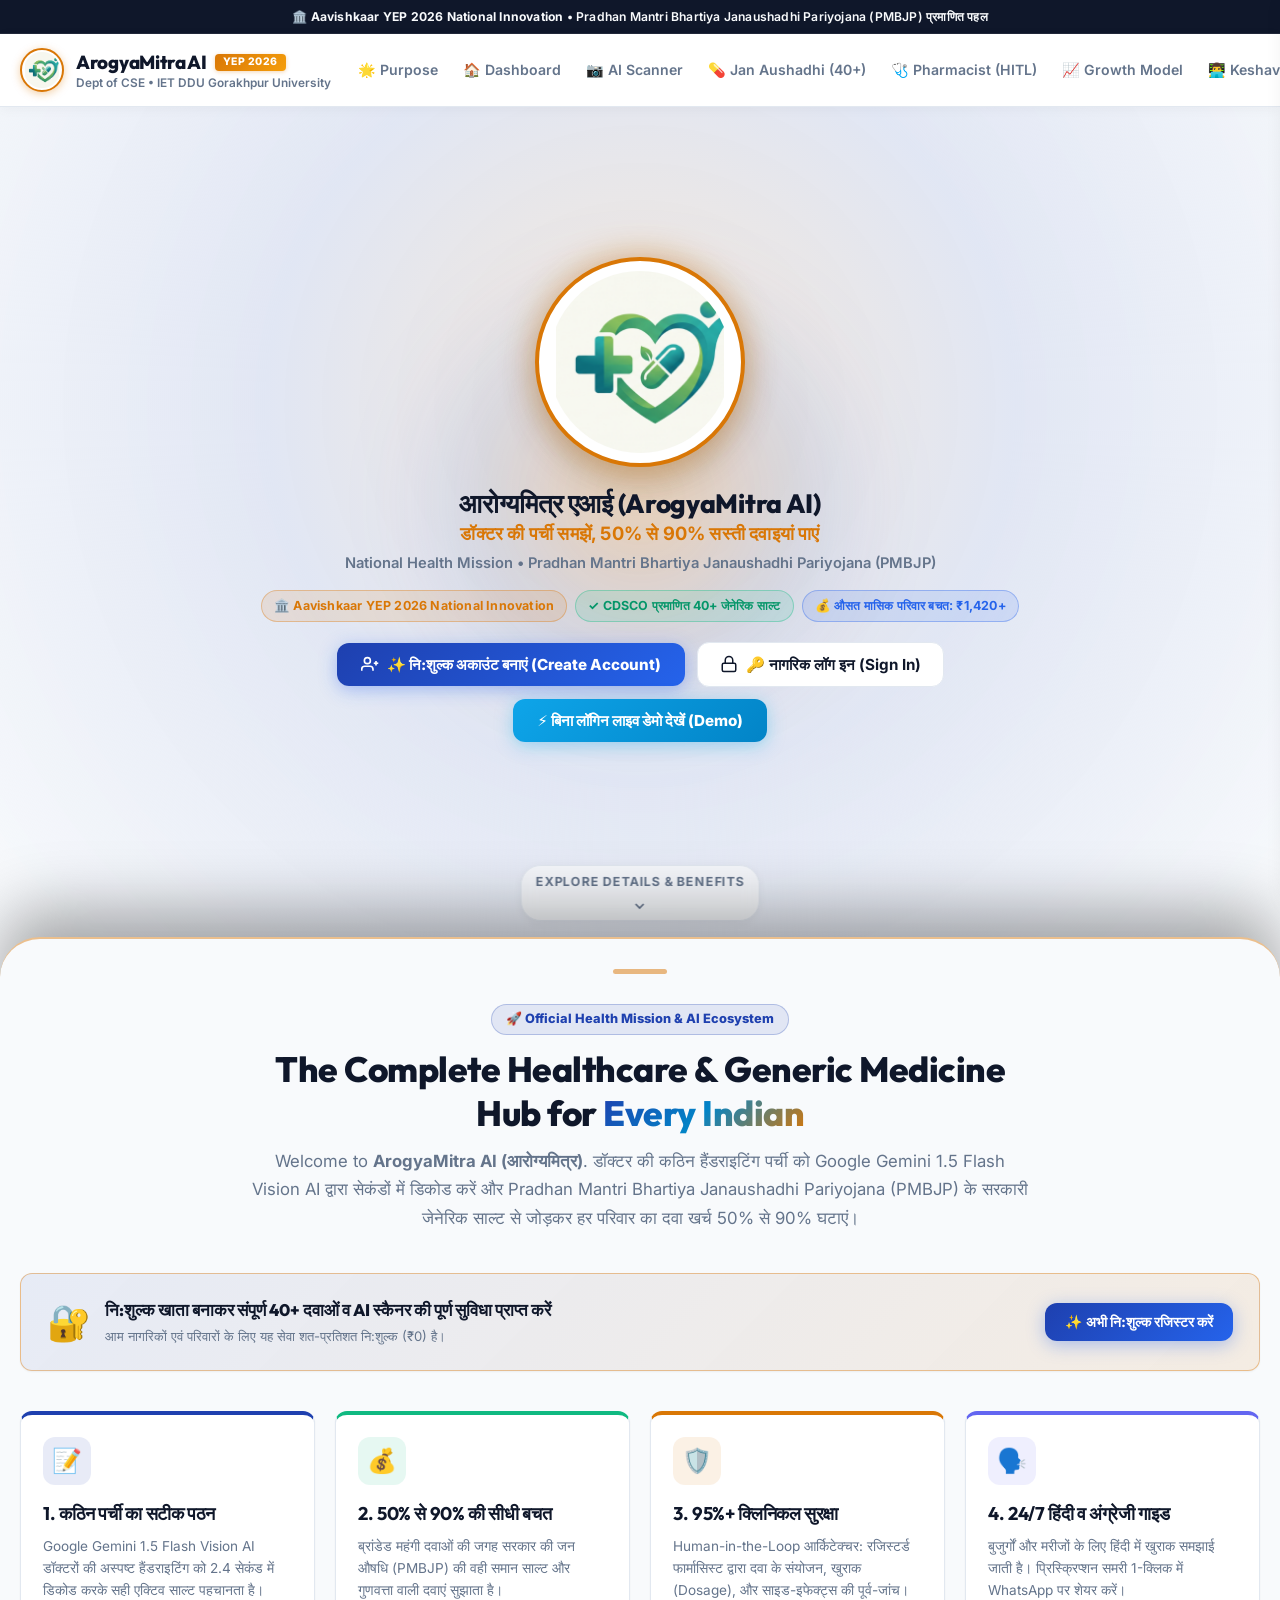
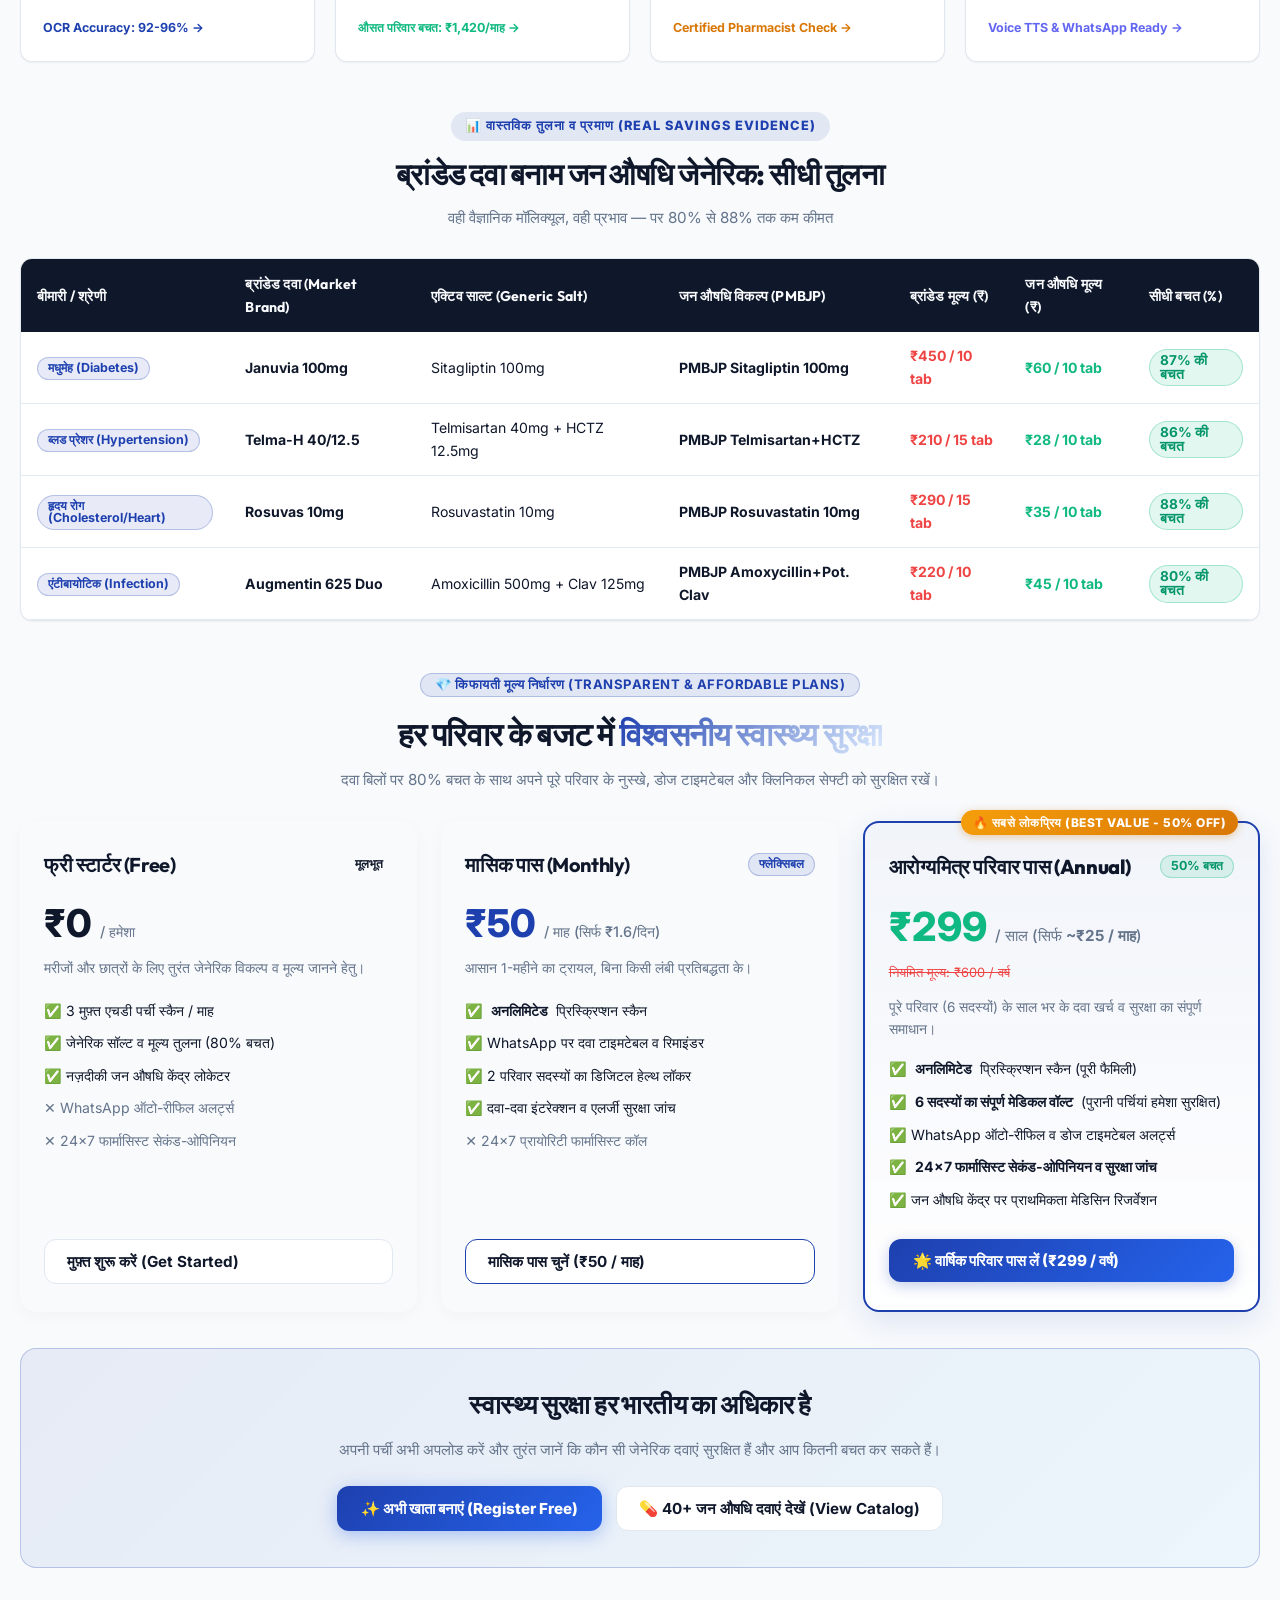
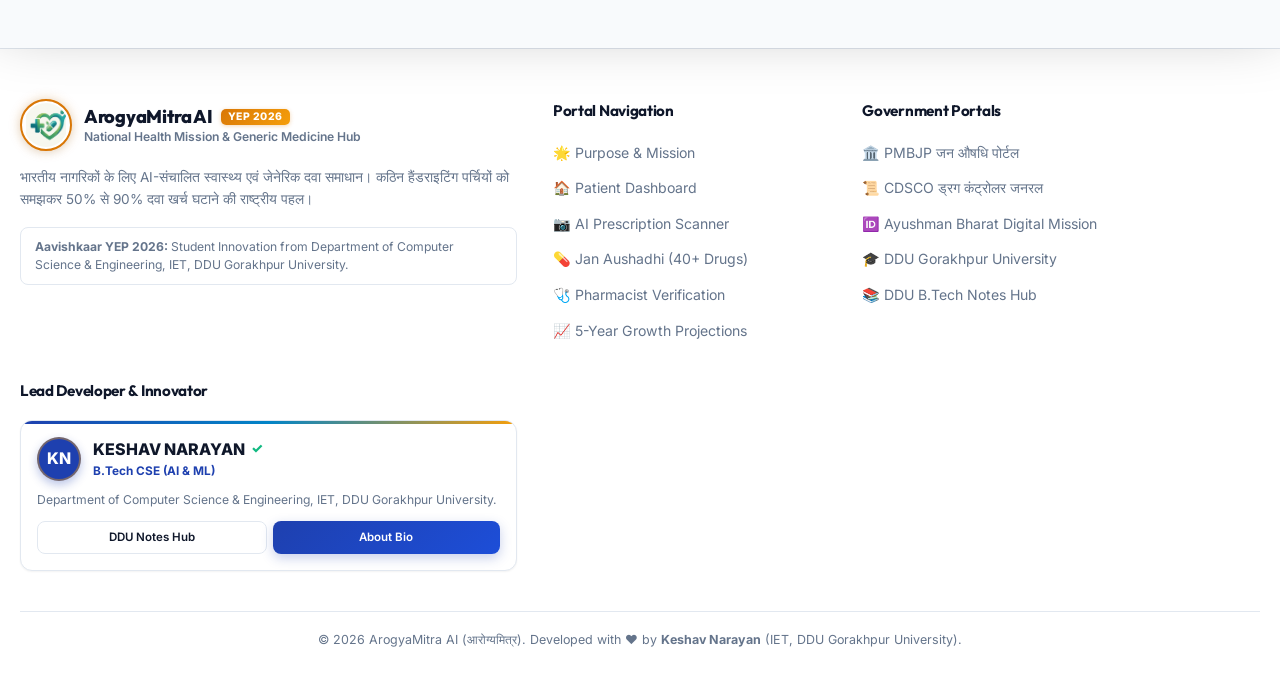
==== commit 27a385e1: "Update subscription model to ₹50/mo and ₹299/yr with Year 1 turnover analysis in PDF and web UI" ====
--- a/index.html
+++ b/index.html
@@ -319,6 +319,112 @@
                 </tr>
               </tbody>
             </table>
+          </div>
+
+          <!-- Subscription Plans Section -->
+          <div style="margin: 48px 0 36px 0;">
+            <div style="text-align: center; margin-bottom: 28px;">
+              <span class="tag tag-blue" style="font-size: 0.82rem; padding: 4px 14px; text-transform: uppercase; letter-spacing: 0.5px;">💎 किफायती मूल्य निर्धारण (Transparent & Affordable Plans)</span>
+              <h2 style="font-size: 2rem; font-weight: 800; margin: 12px 0 8px 0; color: var(--text-main);">
+                हर परिवार के बजट में <span style="background: linear-gradient(135deg, var(--primary) 0%, var(--primary-light) 100%); -webkit-background-clip: text; -webkit-text-fill-color: transparent;">विश्वसनीय स्वास्थ्य सुरक्षा</span>
+              </h2>
+              <p style="color: var(--text-muted); font-size: 0.95rem; max-width: 620px; margin: 0 auto;">
+                दवा बिलों पर 80% बचत के साथ अपने पूरे परिवार के नुस्खे, डोज टाइमटेबल और क्लिनिकल सेफ्टी को सुरक्षित रखें।
+              </p>
+            </div>
+
+            <div style="display: grid; grid-template-columns: repeat(auto-fit, minmax(280px, 1fr)); gap: 24px; align-items: stretch;">
+              <!-- Free Plan -->
+              <div style="background: var(--card-bg); border: 1.5px solid var(--border-color); border-radius: 16px; padding: 28px 24px; display: flex; flex-direction: column; justify-content: space-between; box-shadow: 0 4px 16px rgba(0,0,0,0.03);">
+                <div>
+                  <div style="display: flex; justify-content: space-between; align-items: center; margin-bottom: 12px;">
+                    <h3 style="font-size: 1.25rem; font-weight: 700; color: var(--text-main);">फ्री स्टार्टर (Free)</h3>
+                    <span class="tag tag-gray">मूलभूत</span>
+                  </div>
+                  <div style="font-size: 2.4rem; font-weight: 800; color: var(--text-main); margin-bottom: 4px;">
+                    ₹0 <span style="font-size: 0.9rem; font-weight: 500; color: var(--text-muted);">/ हमेशा</span>
+                  </div>
+                  <p style="font-size: 0.85rem; color: var(--text-muted); margin-bottom: 20px;">
+                    मरीजों और छात्रों के लिए तुरंत जेनेरिक विकल्प व मूल्य जानने हेतु।
+                  </p>
+                  <ul style="list-style: none; padding: 0; margin: 0; font-size: 0.88rem; color: var(--text-main); display: flex; flex-direction: column; gap: 10px;">
+                    <li style="display: flex; gap: 8px; align-items: center;">✅ 3 मुफ़्त एचडी पर्ची स्कैन / माह</li>
+                    <li style="display: flex; gap: 8px; align-items: center;">✅ जेनेरिक सॉल्ट व मूल्य तुलना (80% बचत)</li>
+                    <li style="display: flex; gap: 8px; align-items: center;">✅ नज़दीकी जन औषधि केंद्र लोकेटर</li>
+                    <li style="display: flex; gap: 8px; align-items: center; color: var(--text-muted);">✕ WhatsApp ऑटो-रीफिल अलर्ट्स</li>
+                    <li style="display: flex; gap: 8px; align-items: center; color: var(--text-muted);">✕ 24x7 फार्मासिस्ट सेकंड-ओपिनियन</li>
+                  </ul>
+                </div>
+                <div style="margin-top: 28px;">
+                  <button class="guest-btn-secondary" style="width: 100%;" onclick="Auth.openAuthModal('register')">
+                    मुफ़्त शुरू करें (Get Started)
+                  </button>
+                </div>
+              </div>
+
+              <!-- Monthly Plan (₹50) -->
+              <div style="background: var(--card-bg); border: 1.5px solid var(--border-color); border-radius: 16px; padding: 28px 24px; display: flex; flex-direction: column; justify-content: space-between; box-shadow: 0 4px 16px rgba(0,0,0,0.03);">
+                <div>
+                  <div style="display: flex; justify-content: space-between; align-items: center; margin-bottom: 12px;">
+                    <h3 style="font-size: 1.25rem; font-weight: 700; color: var(--text-main);">मासिक पास (Monthly)</h3>
+                    <span class="tag tag-blue">फ्लेक्सिबल</span>
+                  </div>
+                  <div style="font-size: 2.4rem; font-weight: 800; color: var(--primary); margin-bottom: 4px;">
+                    ₹50 <span style="font-size: 0.9rem; font-weight: 500; color: var(--text-muted);">/ माह (सिर्फ ₹1.6/दिन)</span>
+                  </div>
+                  <p style="font-size: 0.85rem; color: var(--text-muted); margin-bottom: 20px;">
+                    आसान 1-महीने का ट्रायल, बिना किसी लंबी प्रतिबद्धता के।
+                  </p>
+                  <ul style="list-style: none; padding: 0; margin: 0; font-size: 0.88rem; color: var(--text-main); display: flex; flex-direction: column; gap: 10px;">
+                    <li style="display: flex; gap: 8px; align-items: center;">✅ <strong>अनलिमिटेड</strong> प्रिस्क्रिप्शन स्कैन</li>
+                    <li style="display: flex; gap: 8px; align-items: center;">✅ WhatsApp पर दवा टाइमटेबल व रिमाइंडर</li>
+                    <li style="display: flex; gap: 8px; align-items: center;">✅ 2 परिवार सदस्यों का डिजिटल हेल्थ लॉकर</li>
+                    <li style="display: flex; gap: 8px; align-items: center;">✅ दवा-दवा इंटरेक्शन व एलर्जी सुरक्षा जांच</li>
+                    <li style="display: flex; gap: 8px; align-items: center; color: var(--text-muted);">✕ 24x7 प्रायोरिटी फार्मासिस्ट कॉल</li>
+                  </ul>
+                </div>
+                <div style="margin-top: 28px;">
+                  <button class="guest-btn-secondary" style="width: 100%; border-color: var(--primary); color: var(--primary);" onclick="Auth.openAuthModal('register')">
+                    मासिक पास चुनें (₹50 / माह)
+                  </button>
+                </div>
+              </div>
+
+              <!-- Annual Family Pass (₹299) - BEST VALUE -->
+              <div style="background: linear-gradient(180deg, rgba(30, 64, 175, 0.03) 0%, rgba(255,255,255,0.95) 100%); border: 2px solid var(--primary); border-radius: 16px; padding: 28px 24px; display: flex; flex-direction: column; justify-content: space-between; box-shadow: 0 10px 30px rgba(30, 64, 175, 0.12); position: relative;">
+                <div style="position: absolute; top: -13px; right: 20px; background: linear-gradient(135deg, #f59e0b, #d97706); color: #fff; font-size: 0.75rem; font-weight: 800; padding: 3px 12px; border-radius: 20px; text-transform: uppercase; letter-spacing: 0.5px; box-shadow: 0 2px 8px rgba(217, 119, 6, 0.35);">
+                  🔥 सबसे लोकप्रिय (Best Value - 50% Off)
+                </div>
+                <div>
+                  <div style="display: flex; justify-content: space-between; align-items: center; margin-bottom: 12px;">
+                    <h3 style="font-size: 1.25rem; font-weight: 800; color: var(--text-main);">आरोग्यमित्र परिवार पास (Annual)</h3>
+                    <span class="tag tag-success">50% बचत</span>
+                  </div>
+                  <div style="display: flex; align-items: baseline; gap: 8px; margin-bottom: 4px;">
+                    <span style="font-size: 2.5rem; font-weight: 800; color: var(--accent-emerald);">₹299</span>
+                    <span style="font-size: 0.95rem; font-weight: 500; color: var(--text-muted);">/ साल (सिर्फ <strong>~₹25 / माह</strong>)</span>
+                  </div>
+                  <div style="font-size: 0.8rem; color: var(--accent-rose); text-decoration: line-through; margin-bottom: 14px;">
+                    नियमित मूल्य: ₹600 / वर्ष
+                  </div>
+                  <p style="font-size: 0.85rem; color: var(--text-muted); margin-bottom: 18px;">
+                    पूरे परिवार (6 सदस्यों) के साल भर के दवा खर्च व सुरक्षा का संपूर्ण समाधान।
+                  </p>
+                  <ul style="list-style: none; padding: 0; margin: 0; font-size: 0.88rem; color: var(--text-main); display: flex; flex-direction: column; gap: 10px;">
+                    <li style="display: flex; gap: 8px; align-items: center;">✅ <strong>अनलिमिटेड</strong> प्रिस्क्रिप्शन स्कैन (पूरी फैमिली)</li>
+                    <li style="display: flex; gap: 8px; align-items: center;">✅ <strong>6 सदस्यों का संपूर्ण मेडिकल वॉल्ट</strong> (पुरानी पर्चियां हमेशा सुरक्षित)</li>
+                    <li style="display: flex; gap: 8px; align-items: center;">✅ WhatsApp ऑटो-रीफिल व डोज टाइमटेबल अलर्ट्स</li>
+                    <li style="display: flex; gap: 8px; align-items: center;">✅ <strong>24x7 फार्मासिस्ट सेकंड-ओपिनियन व सुरक्षा जांच</strong></li>
+                    <li style="display: flex; gap: 8px; align-items: center;">✅ जन औषधि केंद्र पर प्राथमिकता मेडिसिन रिजर्वेशन</li>
+                  </ul>
+                </div>
+                <div style="margin-top: 28px;">
+                  <button class="guest-btn-primary" style="width: 100%; box-shadow: 0 4px 14px rgba(30, 64, 175, 0.25);" onclick="Auth.openAuthModal('register')">
+                    🌟 वार्षिक परिवार पास लें (₹299 / वर्ष)
+                  </button>
+                </div>
+              </div>
+            </div>
           </div>
 
           <!-- Bottom CTA Callout -->
@@ -832,9 +938,12 @@
             <p style="font-size: 0.82rem; color: var(--text-muted); line-height: 1.5; margin-bottom: 16px;">
               Institute of Engineering & Technology (IET), Deen Dayal Upadhyaya Gorakhpur University (DDU), Gorakhpur.
             </p>
-            <div style="display: flex; justify-content: center; gap: 8px;">
+            <div style="display: flex; justify-content: center; gap: 8px; flex-wrap: wrap;">
               <a href="http://ddu-btech-kn-notes.vercel.app/" target="_blank" class="btn-secondary btn-sm">
                 <span>🌐</span> DDU Notes Hub
+              </a>
+              <a href="ArogyaMitra_AI_Aavishkaar_YEP_Proposal.pdf" target="_blank" download="ArogyaMitra_AI_Aavishkaar_YEP_Proposal.pdf" class="btn-primary btn-sm" style="background: linear-gradient(135deg, #1e40af, #2563eb);">
+                <span>📄</span> YEP Proposal PDF
               </a>
             </div>
           </div>
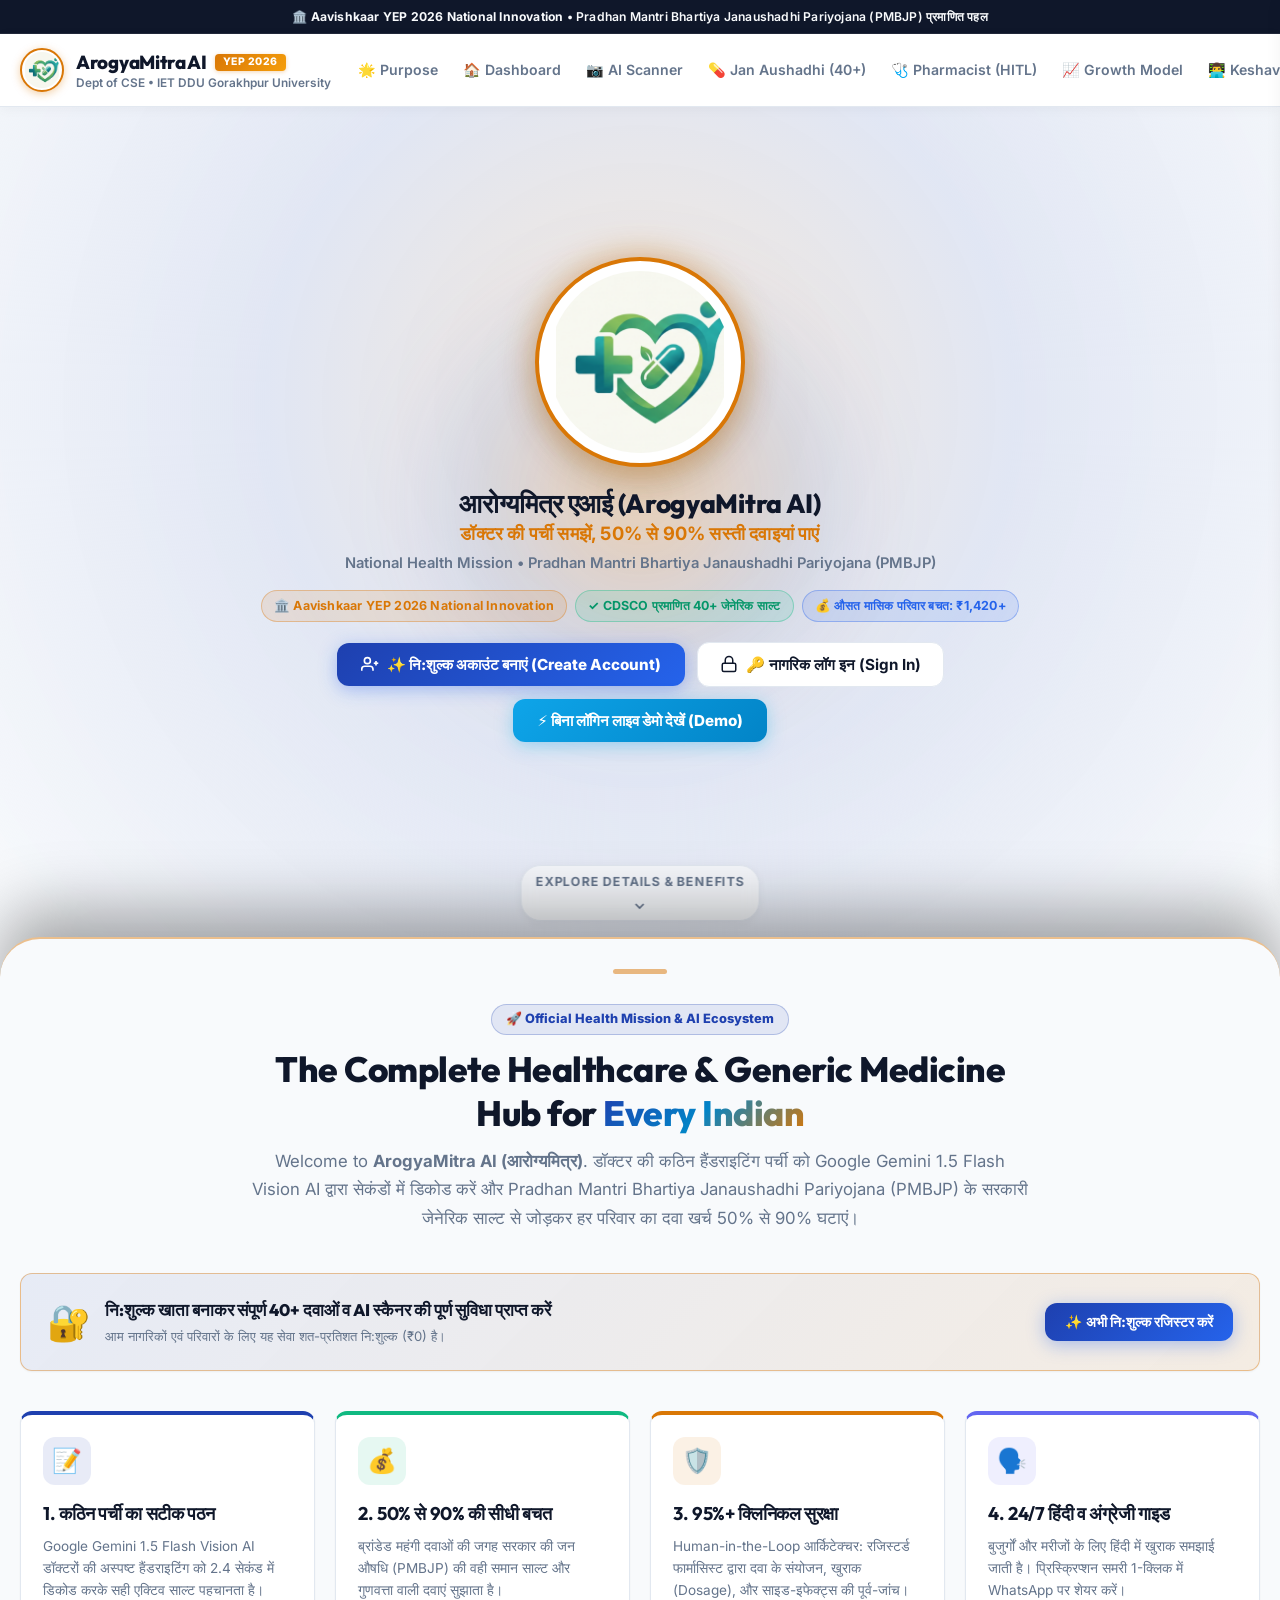
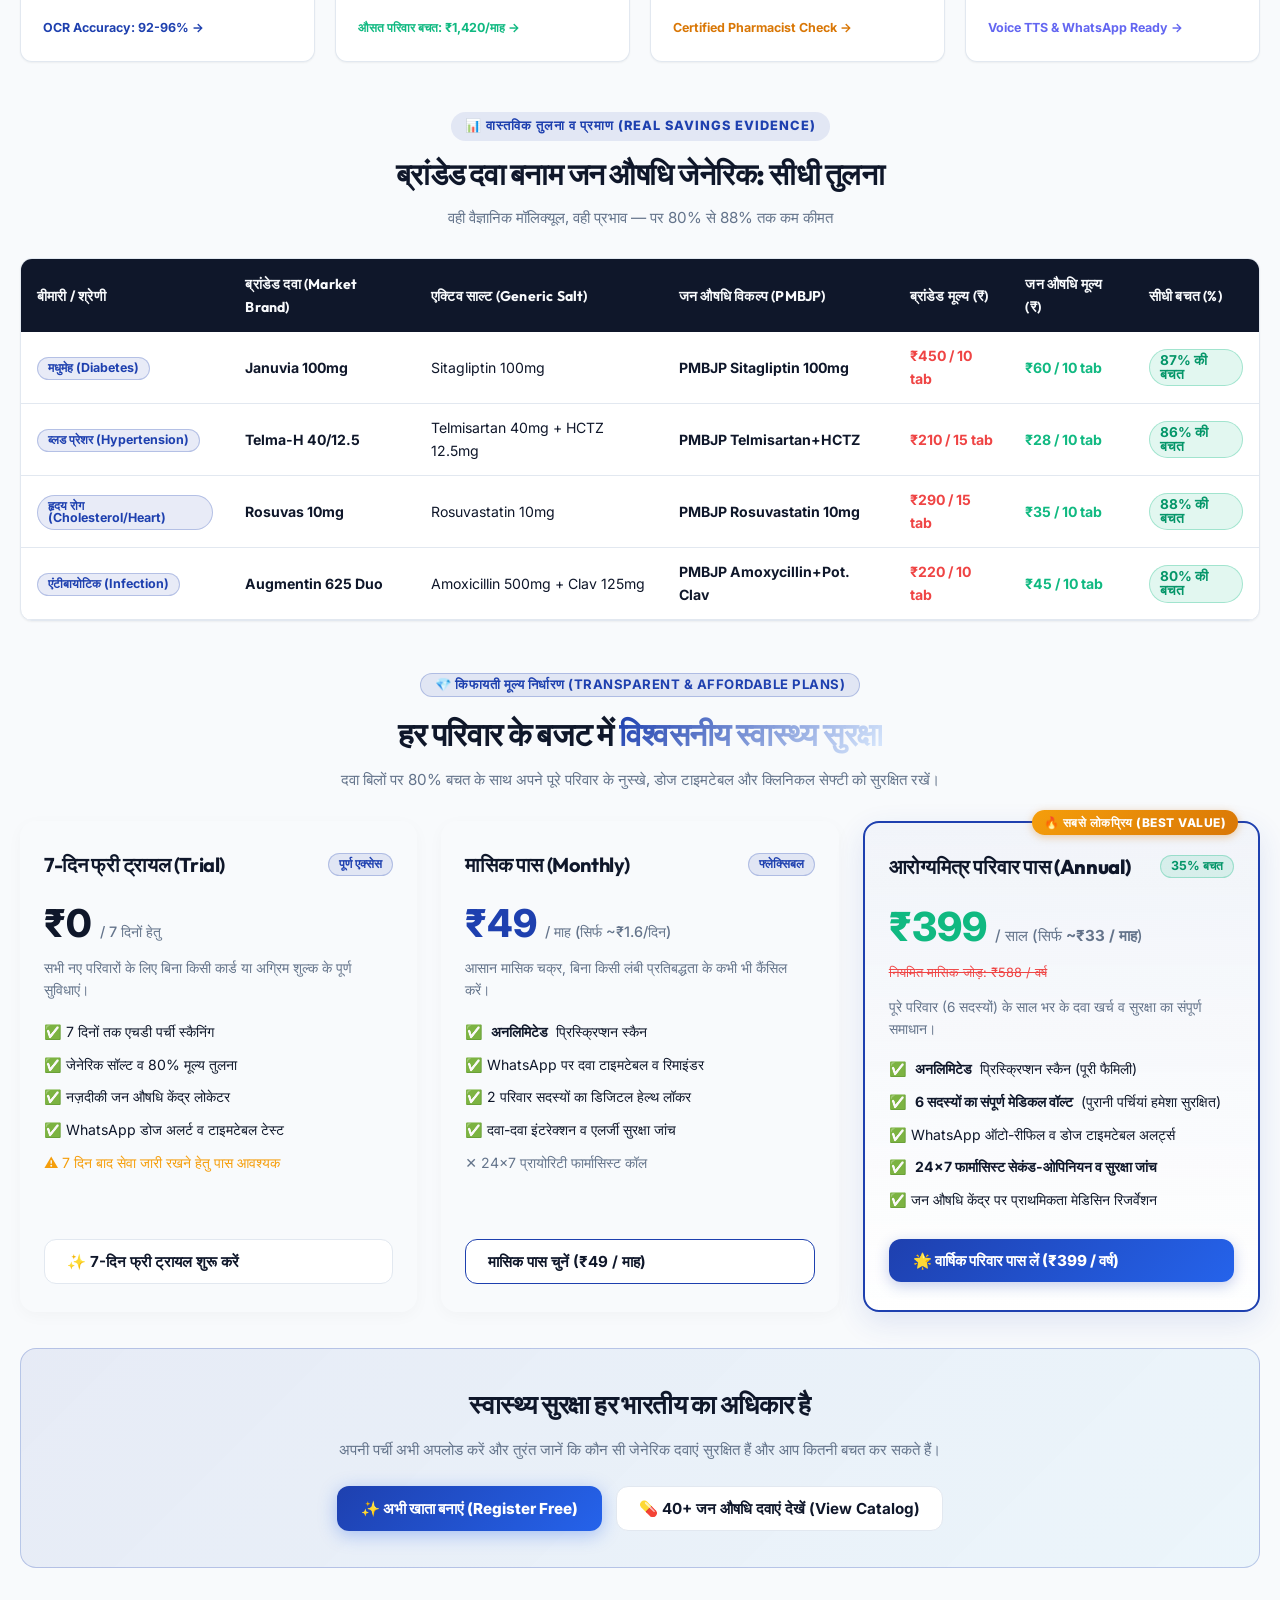
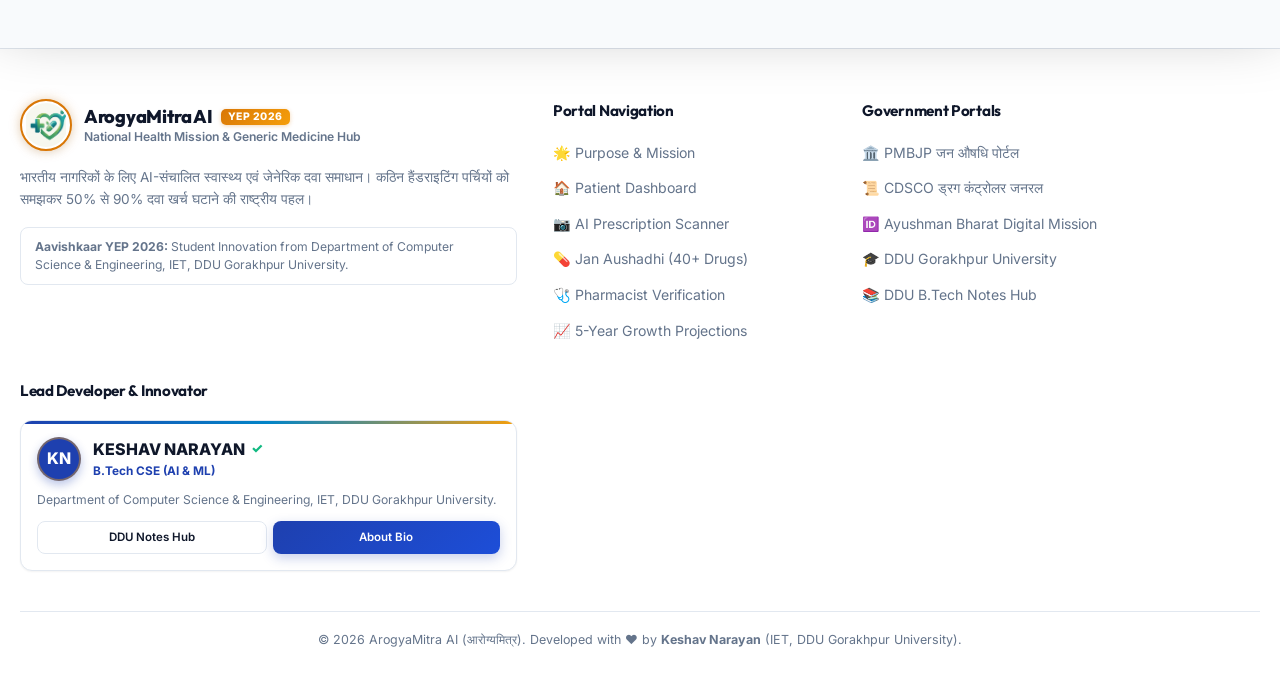
==== commit 010e5c6c: "Update pricing to 7-day trial, ₹49/mo, ₹399/yr with ₹24.06L turnover" ====
--- a/index.html
+++ b/index.html
@@ -334,35 +334,35 @@
             </div>
 
             <div style="display: grid; grid-template-columns: repeat(auto-fit, minmax(280px, 1fr)); gap: 24px; align-items: stretch;">
-              <!-- Free Plan -->
+              <!-- 7-Day Free Trial -->
               <div style="background: var(--card-bg); border: 1.5px solid var(--border-color); border-radius: 16px; padding: 28px 24px; display: flex; flex-direction: column; justify-content: space-between; box-shadow: 0 4px 16px rgba(0,0,0,0.03);">
                 <div>
                   <div style="display: flex; justify-content: space-between; align-items: center; margin-bottom: 12px;">
-                    <h3 style="font-size: 1.25rem; font-weight: 700; color: var(--text-main);">फ्री स्टार्टर (Free)</h3>
-                    <span class="tag tag-gray">मूलभूत</span>
+                    <h3 style="font-size: 1.25rem; font-weight: 700; color: var(--text-main);">7-दिन फ्री ट्रायल (Trial)</h3>
+                    <span class="tag tag-blue">पूर्ण एक्सेस</span>
                   </div>
                   <div style="font-size: 2.4rem; font-weight: 800; color: var(--text-main); margin-bottom: 4px;">
-                    ₹0 <span style="font-size: 0.9rem; font-weight: 500; color: var(--text-muted);">/ हमेशा</span>
+                    ₹0 <span style="font-size: 0.9rem; font-weight: 500; color: var(--text-muted);">/ 7 दिनों हेतु</span>
                   </div>
                   <p style="font-size: 0.85rem; color: var(--text-muted); margin-bottom: 20px;">
-                    मरीजों और छात्रों के लिए तुरंत जेनेरिक विकल्प व मूल्य जानने हेतु।
+                    सभी नए परिवारों के लिए बिना किसी कार्ड या अग्रिम शुल्क के पूर्ण सुविधाएं।
                   </p>
                   <ul style="list-style: none; padding: 0; margin: 0; font-size: 0.88rem; color: var(--text-main); display: flex; flex-direction: column; gap: 10px;">
-                    <li style="display: flex; gap: 8px; align-items: center;">✅ 3 मुफ़्त एचडी पर्ची स्कैन / माह</li>
-                    <li style="display: flex; gap: 8px; align-items: center;">✅ जेनेरिक सॉल्ट व मूल्य तुलना (80% बचत)</li>
+                    <li style="display: flex; gap: 8px; align-items: center;">✅ 7 दिनों तक एचडी पर्ची स्कैनिंग</li>
+                    <li style="display: flex; gap: 8px; align-items: center;">✅ जेनेरिक सॉल्ट व 80% मूल्य तुलना</li>
                     <li style="display: flex; gap: 8px; align-items: center;">✅ नज़दीकी जन औषधि केंद्र लोकेटर</li>
-                    <li style="display: flex; gap: 8px; align-items: center; color: var(--text-muted);">✕ WhatsApp ऑटो-रीफिल अलर्ट्स</li>
-                    <li style="display: flex; gap: 8px; align-items: center; color: var(--text-muted);">✕ 24x7 फार्मासिस्ट सेकंड-ओपिनियन</li>
+                    <li style="display: flex; gap: 8px; align-items: center;">✅ WhatsApp डोज अलर्ट व टाइमटेबल टेस्ट</li>
+                    <li style="display: flex; gap: 8px; align-items: center; color: var(--accent-amber);">⚠️ 7 दिन बाद सेवा जारी रखने हेतु पास आवश्यक</li>
                   </ul>
                 </div>
                 <div style="margin-top: 28px;">
                   <button class="guest-btn-secondary" style="width: 100%;" onclick="Auth.openAuthModal('register')">
-                    मुफ़्त शुरू करें (Get Started)
+                    ✨ 7-दिन फ्री ट्रायल शुरू करें
                   </button>
                 </div>
               </div>
 
-              <!-- Monthly Plan (₹50) -->
+              <!-- Monthly Plan (₹49) -->
               <div style="background: var(--card-bg); border: 1.5px solid var(--border-color); border-radius: 16px; padding: 28px 24px; display: flex; flex-direction: column; justify-content: space-between; box-shadow: 0 4px 16px rgba(0,0,0,0.03);">
                 <div>
                   <div style="display: flex; justify-content: space-between; align-items: center; margin-bottom: 12px;">
@@ -370,10 +370,10 @@
                     <span class="tag tag-blue">फ्लेक्सिबल</span>
                   </div>
                   <div style="font-size: 2.4rem; font-weight: 800; color: var(--primary); margin-bottom: 4px;">
-                    ₹50 <span style="font-size: 0.9rem; font-weight: 500; color: var(--text-muted);">/ माह (सिर्फ ₹1.6/दिन)</span>
+                    ₹49 <span style="font-size: 0.9rem; font-weight: 500; color: var(--text-muted);">/ माह (सिर्फ ~₹1.6/दिन)</span>
                   </div>
                   <p style="font-size: 0.85rem; color: var(--text-muted); margin-bottom: 20px;">
-                    आसान 1-महीने का ट्रायल, बिना किसी लंबी प्रतिबद्धता के।
+                    आसान मासिक चक्र, बिना किसी लंबी प्रतिबद्धता के कभी भी कैंसिल करें।
                   </p>
                   <ul style="list-style: none; padding: 0; margin: 0; font-size: 0.88rem; color: var(--text-main); display: flex; flex-direction: column; gap: 10px;">
                     <li style="display: flex; gap: 8px; align-items: center;">✅ <strong>अनलिमिटेड</strong> प्रिस्क्रिप्शन स्कैन</li>
@@ -385,27 +385,27 @@
                 </div>
                 <div style="margin-top: 28px;">
                   <button class="guest-btn-secondary" style="width: 100%; border-color: var(--primary); color: var(--primary);" onclick="Auth.openAuthModal('register')">
-                    मासिक पास चुनें (₹50 / माह)
+                    मासिक पास चुनें (₹49 / माह)
                   </button>
                 </div>
               </div>
 
-              <!-- Annual Family Pass (₹299) - BEST VALUE -->
+              <!-- Annual Family Pass (₹399) - BEST VALUE -->
               <div style="background: linear-gradient(180deg, rgba(30, 64, 175, 0.03) 0%, rgba(255,255,255,0.95) 100%); border: 2px solid var(--primary); border-radius: 16px; padding: 28px 24px; display: flex; flex-direction: column; justify-content: space-between; box-shadow: 0 10px 30px rgba(30, 64, 175, 0.12); position: relative;">
                 <div style="position: absolute; top: -13px; right: 20px; background: linear-gradient(135deg, #f59e0b, #d97706); color: #fff; font-size: 0.75rem; font-weight: 800; padding: 3px 12px; border-radius: 20px; text-transform: uppercase; letter-spacing: 0.5px; box-shadow: 0 2px 8px rgba(217, 119, 6, 0.35);">
-                  🔥 सबसे लोकप्रिय (Best Value - 50% Off)
+                  🔥 सबसे लोकप्रिय (Best Value)
                 </div>
                 <div>
                   <div style="display: flex; justify-content: space-between; align-items: center; margin-bottom: 12px;">
                     <h3 style="font-size: 1.25rem; font-weight: 800; color: var(--text-main);">आरोग्यमित्र परिवार पास (Annual)</h3>
-                    <span class="tag tag-success">50% बचत</span>
+                    <span class="tag tag-success">35% बचत</span>
                   </div>
                   <div style="display: flex; align-items: baseline; gap: 8px; margin-bottom: 4px;">
-                    <span style="font-size: 2.5rem; font-weight: 800; color: var(--accent-emerald);">₹299</span>
-                    <span style="font-size: 0.95rem; font-weight: 500; color: var(--text-muted);">/ साल (सिर्फ <strong>~₹25 / माह</strong>)</span>
+                    <span style="font-size: 2.5rem; font-weight: 800; color: var(--accent-emerald);">₹399</span>
+                    <span style="font-size: 0.95rem; font-weight: 500; color: var(--text-muted);">/ साल (सिर्फ <strong>~₹33 / माह</strong>)</span>
                   </div>
                   <div style="font-size: 0.8rem; color: var(--accent-rose); text-decoration: line-through; margin-bottom: 14px;">
-                    नियमित मूल्य: ₹600 / वर्ष
+                    नियमित मासिक जोड़: ₹588 / वर्ष
                   </div>
                   <p style="font-size: 0.85rem; color: var(--text-muted); margin-bottom: 18px;">
                     पूरे परिवार (6 सदस्यों) के साल भर के दवा खर्च व सुरक्षा का संपूर्ण समाधान।
@@ -420,7 +420,7 @@
                 </div>
                 <div style="margin-top: 28px;">
                   <button class="guest-btn-primary" style="width: 100%; box-shadow: 0 4px 14px rgba(30, 64, 175, 0.25);" onclick="Auth.openAuthModal('register')">
-                    🌟 वार्षिक परिवार पास लें (₹299 / वर्ष)
+                    🌟 वार्षिक परिवार पास लें (₹399 / वर्ष)
                   </button>
                 </div>
               </div>
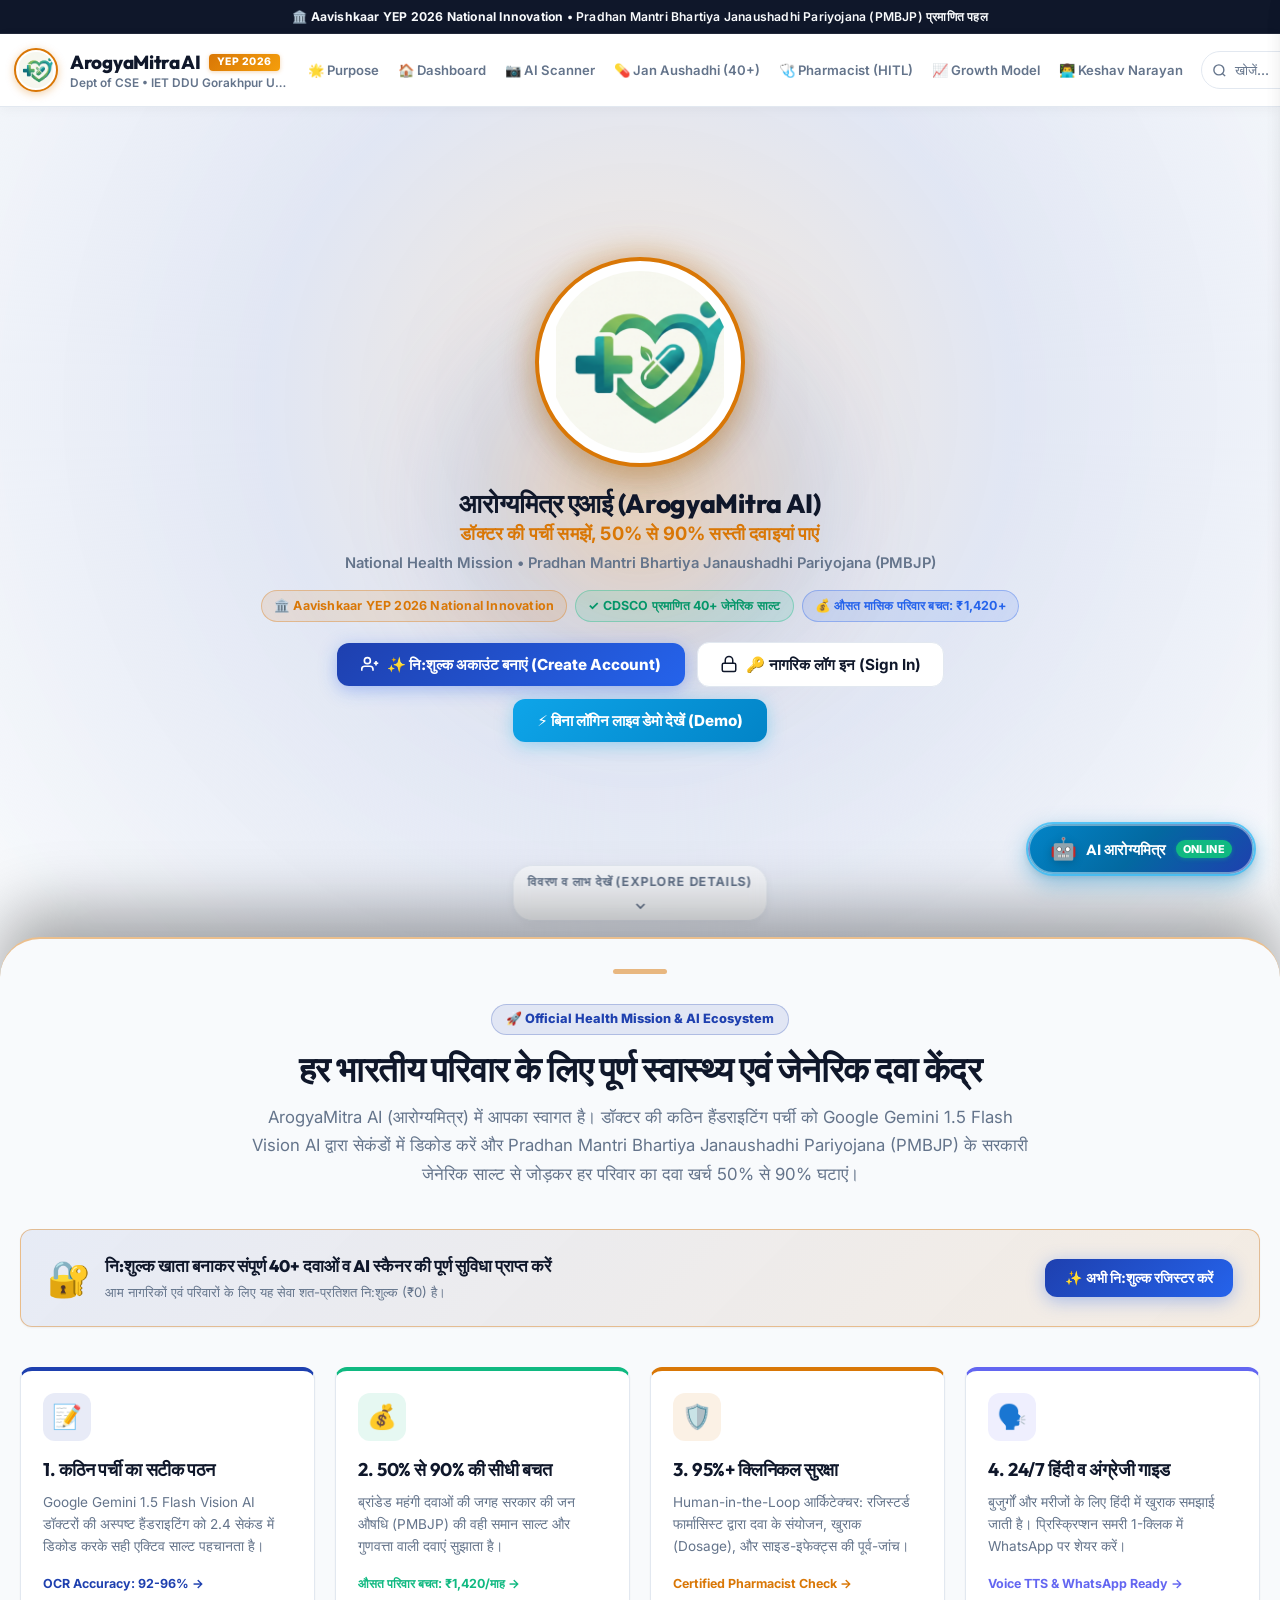
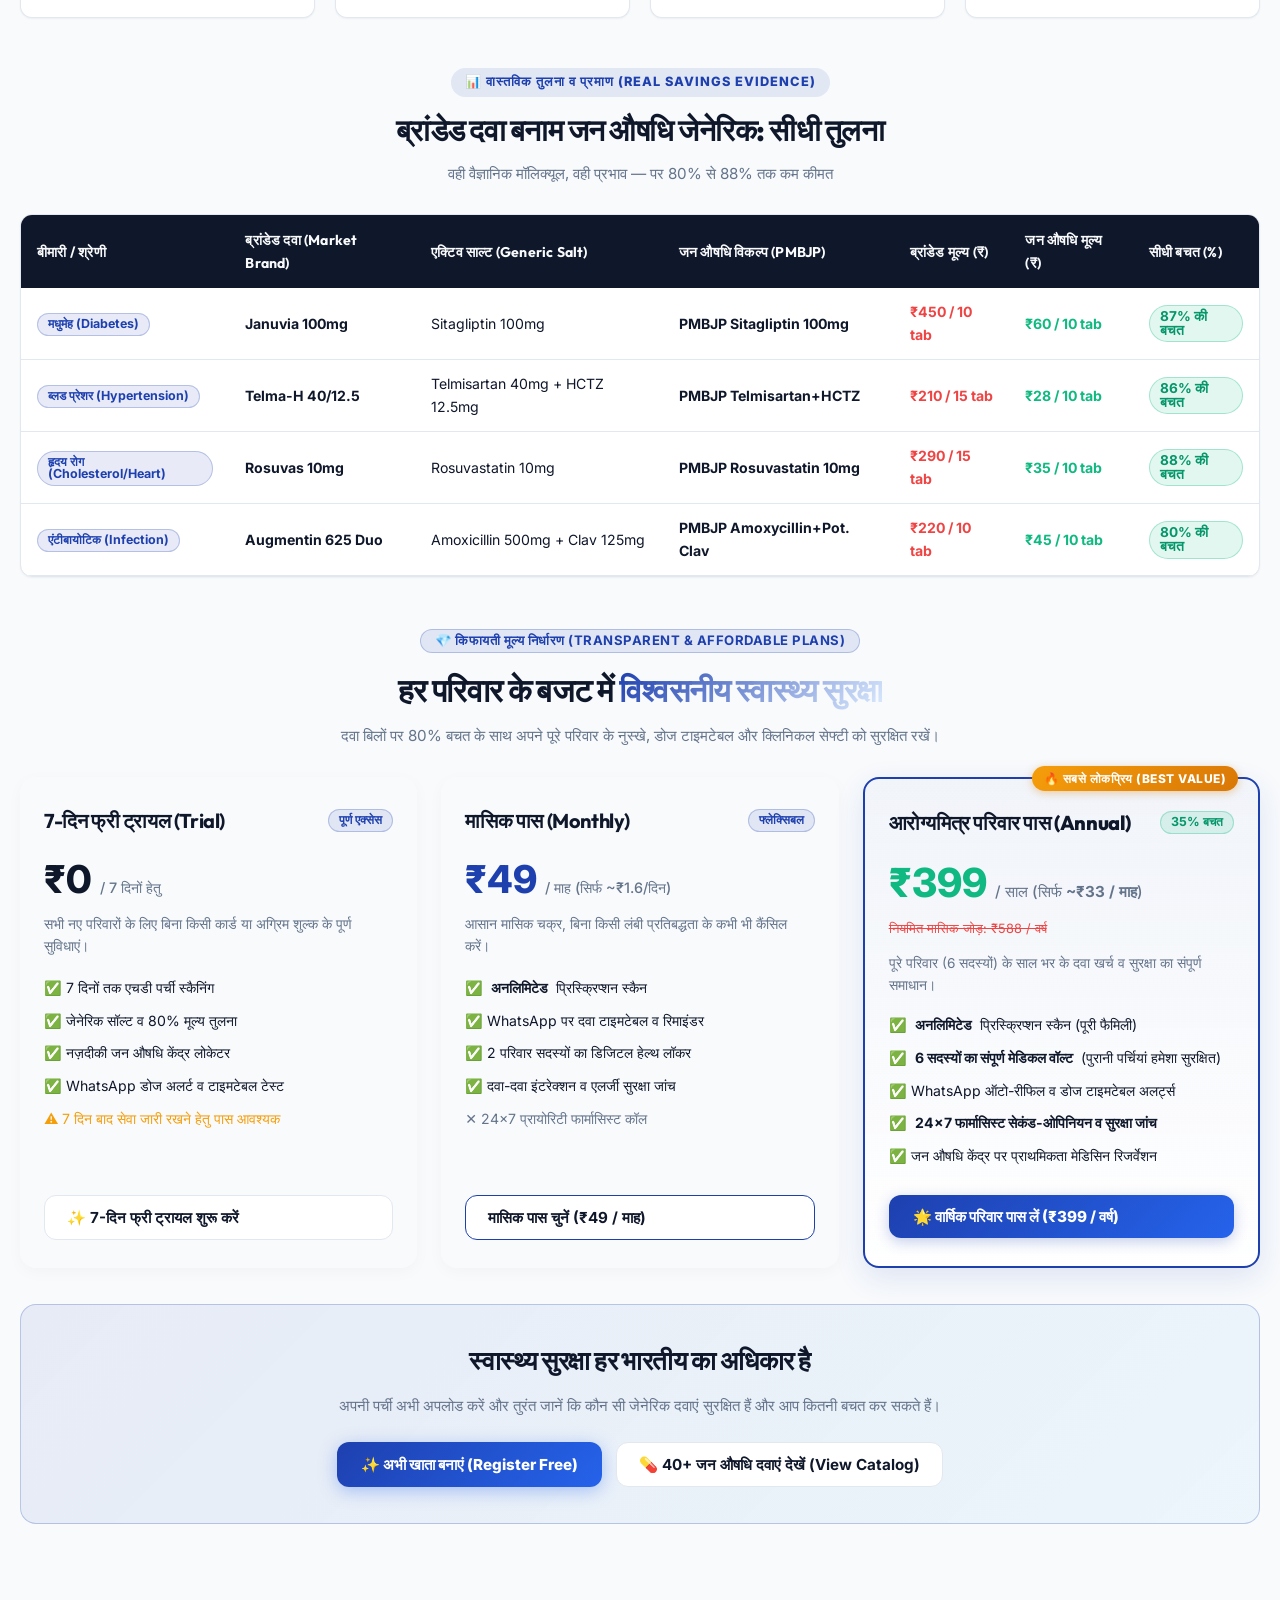
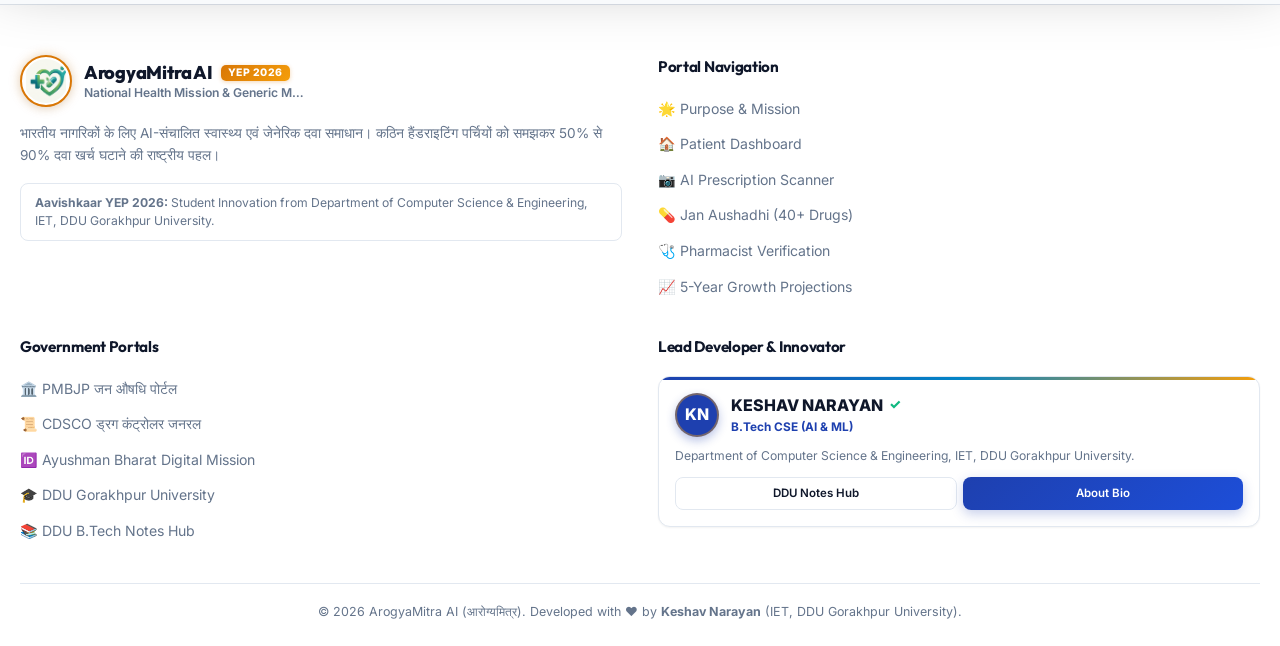
==== commit 4cb2f097: "feat: Fix laptop navbar layout, add floating AI chatbot launcher, and implement bilingual language s" ====
--- a/index.html
+++ b/index.html
@@ -19,7 +19,7 @@
 <body>
 
   <!-- TOP ANNOUNCEMENT NOTICE BAR (DDU Style) -->
-  <div style="background: #0f172a; color: #f8fafc; padding: 7px 16px; font-size: 0.76rem; text-align: center; font-weight: 600; letter-spacing: 0.2px; border-bottom: 1px solid rgba(255,255,255,0.08);">
+  <div id="top-announcement-bar" data-i18n="topBanner" style="background: #0f172a; color: #f8fafc; padding: 7px 16px; font-size: 0.76rem; text-align: center; font-weight: 600; letter-spacing: 0.2px; border-bottom: 1px solid rgba(255,255,255,0.08);">
     🏛️ <strong>Aavishkaar YEP 2026 National Innovation</strong> • Pradhan Mantri Bhartiya Janaushadhi Pariyojana (PMBJP) प्रमाणित पहल
   </div>
 
@@ -35,19 +35,19 @@
               <span class="brand-title" style="font-size: 1.18rem; font-weight: 800; color: var(--text-main);">ArogyaMitra AI</span>
               <span class="brand-naac-badge" style="background: linear-gradient(135deg, #d97706, #f59e0b); color: #ffffff; font-size: 0.65rem; font-weight: 800; padding: 2px 8px; border-radius: 4px;">YEP 2026</span>
             </div>
-            <span class="brand-subtitle" style="font-size: 0.74rem; color: var(--text-muted);">Dept of CSE • IET DDU Gorakhpur University</span>
+            <span class="brand-subtitle" id="brand-subtitle" data-i18n="brandSubtitle" style="font-size: 0.74rem; color: var(--text-muted);">Dept of CSE • IET DDU Gorakhpur University</span>
           </div>
         </a>
 
         <!-- Desktop Navigation Links -->
         <ul class="nav-links desktop-only-nav" id="navbar-links-list">
-          <li class="nav-item active"><a href="#landing" onclick="App.navigateTo('landing')">🌟 Purpose</a></li>
-          <li class="nav-item"><a href="#home" onclick="App.navigateTo('home')">🏠 Dashboard</a></li>
-          <li class="nav-item"><a href="#scanner" onclick="App.navigateTo('scanner')">📷 AI Scanner</a></li>
-          <li class="nav-item"><a href="#catalog" onclick="App.navigateTo('catalog')">💊 Jan Aushadhi (40+)</a></li>
-          <li class="nav-item"><a href="#pharmacist" onclick="App.navigateTo('pharmacist')">🩺 Pharmacist (HITL)</a></li>
-          <li class="nav-item"><a href="#roadmap" onclick="App.navigateTo('roadmap')">📈 Growth Model</a></li>
-          <li class="nav-item"><a href="#about" onclick="App.navigateTo('about')">👨‍💻 Keshav Narayan</a></li>
+          <li class="nav-item active"><a href="#landing" onclick="App.navigateTo('landing')" data-i18n="navPurpose">🌟 Purpose</a></li>
+          <li class="nav-item"><a href="#home" onclick="App.navigateTo('home')" data-i18n="navDashboard">🏠 Dashboard</a></li>
+          <li class="nav-item"><a href="#scanner" onclick="App.navigateTo('scanner')" data-i18n="navScanner">📷 AI Scanner</a></li>
+          <li class="nav-item"><a href="#catalog" onclick="App.navigateTo('catalog')" data-i18n="navCatalog">💊 Jan Aushadhi (40+)</a></li>
+          <li class="nav-item"><a href="#pharmacist" onclick="App.navigateTo('pharmacist')" data-i18n="navPharmacist">🩺 Pharmacist (HITL)</a></li>
+          <li class="nav-item"><a href="#roadmap" onclick="App.navigateTo('roadmap')" data-i18n="navRoadmap">📈 Growth Model</a></li>
+          <li class="nav-item"><a href="#about" onclick="App.navigateTo('about')" data-i18n="navAbout">👨‍💻 Keshav Narayan</a></li>
         </ul>
 
         <!-- Action Items & Auth -->
@@ -55,8 +55,14 @@
           <!-- Search Trigger -->
           <button onclick="App.openSearch()" class="search-trigger-btn" title="Search Portal (Ctrl+K)">
             <svg width="15" height="15" viewBox="0 0 24 24" fill="none" stroke="currentColor" stroke-width="2.2"><circle cx="11" cy="11" r="8"/><line x1="21" y1="21" x2="16.65" y2="16.65"/></svg>
-            <span class="search-btn-text">Search...</span>
+            <span class="search-btn-text" data-i18n="searchBtn">Search...</span>
           </button>
+
+          <!-- Language Switcher Pill (Bilingual HI / EN) -->
+          <div class="lang-switcher-pill" id="lang-switcher-desktop" role="group" aria-label="Language Selector">
+            <button class="lang-btn active" id="btn-lang-hi" onclick="App.setLanguage('hi')">🇮🇳 हिंदी</button>
+            <button class="lang-btn" id="btn-lang-en" onclick="App.setLanguage('en')">English</button>
+          </div>
 
           <!-- Theme Toggle -->
           <button onclick="App.toggleTheme()" class="theme-toggle-btn" id="theme-toggle-btn" title="Toggle Dark/Light Mode">
@@ -64,18 +70,18 @@
           </button>
 
           <!-- AI Clinical Chat Drawer Trigger -->
-          <button onclick="App.toggleChat()" class="btn-primary btn-sm" style="background: linear-gradient(135deg, #0ea5e9, #0284c7); padding: 7px 12px; font-size: 0.8rem; gap: 5px;">
-            <span>🤖</span> AI Doctor
+          <button onclick="App.toggleChat()" class="btn-primary btn-sm" id="nav-chat-btn" style="background: linear-gradient(135deg, #0ea5e9, #0284c7); padding: 7px 12px; font-size: 0.8rem; gap: 5px; white-space: nowrap;">
+            <span>🤖</span> <span data-i18n="navAiDoctor">AI Doctor</span>
           </button>
 
           <!-- Dynamic Auth Container -->
           <div id="nav-guest-block" style="display: flex; gap: 8px;">
-            <button onclick="Auth.openAuthModal('login')" class="btn-secondary btn-sm">Log In</button>
-            <button onclick="Auth.openAuthModal('register')" class="btn-primary btn-sm">Register Free</button>
+            <button onclick="Auth.openAuthModal('login')" class="btn-secondary btn-sm" data-i18n="btnLogin">Log In</button>
+            <button onclick="Auth.openAuthModal('register')" class="btn-primary btn-sm" data-i18n="btnRegister">Register Free</button>
           </div>
           <div id="nav-user-block" style="display: none; align-items: center; gap: 8px;">
             <span id="nav-user-name" style="font-weight: 700; font-size: 0.82rem; color: var(--primary);">User</span>
-            <button onclick="Auth.logout()" class="btn-secondary btn-sm" style="font-size: 0.76rem; padding: 4px 10px;">Logout</button>
+            <button onclick="Auth.logout()" class="btn-secondary btn-sm" style="font-size: 0.76rem; padding: 4px 10px;" data-i18n="btnLogout">Logout</button>
           </div>
 
           <!-- Mobile Menu Toggle -->
@@ -88,13 +94,13 @@
 
     <!-- Mobile Horizontal Scrollable Sub-Navigation Bar -->
     <nav class="mobile-sub-nav scrollable-mobile-nav" id="mobile-sub-navigation">
-      <a href="#landing" class="sub-nav-link active" onclick="App.navigateTo('landing')">🌟 Purpose</a>
-      <a href="#home" class="sub-nav-link" onclick="App.navigateTo('home')">🏠 Dashboard</a>
-      <a href="#scanner" class="sub-nav-link" onclick="App.navigateTo('scanner')">📷 Scanner</a>
-      <a href="#catalog" class="sub-nav-link" onclick="App.navigateTo('catalog')">💊 Jan Aushadhi</a>
-      <a href="#pharmacist" class="sub-nav-link" onclick="App.navigateTo('pharmacist')">🩺 Pharmacist</a>
-      <a href="#roadmap" class="sub-nav-link" onclick="App.navigateTo('roadmap')">📈 Growth</a>
-      <a href="#about" class="sub-nav-link" onclick="App.navigateTo('about')">👨‍💻 About</a>
+      <a href="#landing" class="sub-nav-link active" onclick="App.navigateTo('landing')" data-i18n="navPurpose">🌟 Purpose</a>
+      <a href="#home" class="sub-nav-link" onclick="App.navigateTo('home')" data-i18n="navDashboard">🏠 Dashboard</a>
+      <a href="#scanner" class="sub-nav-link" onclick="App.navigateTo('scanner')" data-i18n="navScanner">📷 Scanner</a>
+      <a href="#catalog" class="sub-nav-link" onclick="App.navigateTo('catalog')" data-i18n="navCatalog">💊 Jan Aushadhi</a>
+      <a href="#pharmacist" class="sub-nav-link" onclick="App.navigateTo('pharmacist')" data-i18n="navPharmacist">🩺 Pharmacist</a>
+      <a href="#roadmap" class="sub-nav-link" onclick="App.navigateTo('roadmap')" data-i18n="navRoadmap">📈 Growth</a>
+      <a href="#about" class="sub-nav-link" onclick="App.navigateTo('about')" data-i18n="navAbout">👨‍💻 About</a>
     </nav>
   </div>
 
@@ -110,6 +116,14 @@
         </div>
       </div>
       <button class="mobile-drawer-close" onclick="App.toggleMobileMenu()">✕</button>
+    </div>
+
+    <!-- Mobile Language Switcher -->
+    <div style="padding: 12px 18px 0; display: flex; justify-content: center;">
+      <div class="lang-switcher-pill" id="lang-switcher-mobile" style="width: 100%; justify-content: center;">
+        <button class="lang-btn active" id="m-btn-lang-hi" style="flex: 1; justify-content: center;" onclick="App.setLanguage('hi')">🇮🇳 हिंदी</button>
+        <button class="lang-btn" id="m-btn-lang-en" style="flex: 1; justify-content: center;" onclick="App.setLanguage('en')">English</button>
+      </div>
     </div>
 
     <!-- Mobile Auth Section -->
@@ -157,36 +171,36 @@
           </div>
 
           <!-- University & Project Typography -->
-          <h1 class="guest-uni-title-hi">आरोग्यमित्र एआई (ArogyaMitra AI)</h1>
-          <div class="guest-uni-title-en">डॉक्टर की पर्ची समझें, 50% से 90% सस्ती दवाइयां पाएं</div>
-          <div class="guest-uni-faculty">National Health Mission • Pradhan Mantri Bhartiya Janaushadhi Pariyojana (PMBJP)</div>
+          <h1 class="guest-uni-title-hi" data-i18n="landingUniTitle">आरोग्यमित्र एआई (ArogyaMitra AI)</h1>
+          <div class="guest-uni-title-en" data-i18n="landingUniSub">डॉक्टर की पर्ची समझें, 50% से 90% सस्ती दवाइयां पाएं</div>
+          <div class="guest-uni-faculty" data-i18n="landingFaculty">National Health Mission • Pradhan Mantri Bhartiya Janaushadhi Pariyojana (PMBJP)</div>
 
           <!-- Accreditation & Innovation Badges -->
           <div class="guest-badges-row">
-            <span class="guest-badge-chip guest-badge-gold">🏛️ Aavishkaar YEP 2026 National Innovation</span>
-            <span class="guest-badge-chip guest-badge-green">✓ CDSCO प्रमाणित 40+ जेनेरिक साल्ट</span>
-            <span class="guest-badge-chip guest-badge-blue">💰 औसत मासिक परिवार बचत: ₹1,420+</span>
+            <span class="guest-badge-chip guest-badge-gold" data-i18n="badgeInnovation">🏛️ Aavishkaar YEP 2026 National Innovation</span>
+            <span class="guest-badge-chip guest-badge-green" data-i18n="badgeCdsco">✓ CDSCO प्रमाणित 40+ जेनेरिक साल्ट</span>
+            <span class="guest-badge-chip guest-badge-blue" data-i18n="badgeSavings">💰 औसत मासिक परिवार बचत: ₹1,420+</span>
           </div>
 
           <!-- Action Buttons -->
           <div class="guest-actions-row">
             <button onclick="Auth.openAuthModal('register')" class="guest-btn-primary">
               <svg width="18" height="18" viewBox="0 0 24 24" fill="none" stroke="currentColor" stroke-width="2.2"><path d="M16 21v-2a4 4 0 0 0-4-4H5a4 4 0 0 0-4 4v2"/><circle cx="8.5" cy="7.5" r="4"/><line x1="20" y1="8" x2="20" y2="14"/><line x1="23" y1="11" x2="17" y2="11"/></svg>
-              ✨ नि:शुल्क अकाउंट बनाएं (Create Account)
+              <span data-i18n="btnCreateAccount">✨ नि:शुल्क अकाउंट बनाएं (Create Account)</span>
             </button>
             <button onclick="Auth.openAuthModal('login')" class="guest-btn-secondary">
               <svg width="18" height="18" viewBox="0 0 24 24" fill="none" stroke="currentColor" stroke-width="2"><rect x="3" y="11" width="18" height="11" rx="2" ry="2"/><path d="M7 11V7a5 5 0 0 1 10 0v4"/></svg>
-              🔑 नागरिक लॉग इन (Sign In)
+              <span data-i18n="btnSignIn">🔑 नागरिक लॉग इन (Sign In)</span>
             </button>
             <button onclick="App.navigateTo('scanner')" class="guest-btn-primary" style="background: linear-gradient(135deg, #0ea5e9, #0284c7); box-shadow: 0 4px 18px rgba(14, 165, 233, 0.35);">
-              ⚡ बिना लॉगिन लाइव डेमो देखें (Demo)
+              <span data-i18n="btnLiveDemo">⚡ बिना लॉगिन लाइव डेमो देखें (Demo)</span>
             </button>
           </div>
         </div>
 
         <!-- Scroll Down Prompter -->
         <div class="guest-scroll-prompter" onclick="document.getElementById('guest-sheet').scrollIntoView({behavior: 'smooth'})" title="Scroll Down for Details">
-          <span>Explore Details & Benefits</span>
+          <span data-i18n="scrollPrompter">Explore Details & Benefits</span>
           <svg width="16" height="16" viewBox="0 0 24 24" fill="none" stroke="currentColor" stroke-width="2.5"><polyline points="6 9 12 15 18 9"/></svg>
         </div>
       </section>
@@ -198,11 +212,9 @@
         <div class="container">
           <!-- Sheet Hero Header -->
           <div class="guest-sheet-hero">
-            <span class="guest-sheet-tag">🚀 Official Health Mission & AI Ecosystem</span>
-            <h2 class="guest-sheet-title">The Complete Healthcare & Generic Medicine Hub for <span class="grad-text">Every Indian</span></h2>
-            <p class="guest-sheet-desc" style="color: var(--text-muted); font-size: 1.05rem; line-height: 1.7; max-width: 780px; margin: 0 auto;">
-              Welcome to <strong>ArogyaMitra AI (आरोग्यमित्र)</strong>. डॉक्टर की कठिन हैंडराइटिंग पर्ची को Google Gemini 1.5 Flash Vision AI द्वारा सेकंडों में डिकोड करें और Pradhan Mantri Bhartiya Janaushadhi Pariyojana (PMBJP) के सरकारी जेनेरिक साल्ट से जोड़कर हर परिवार का दवा खर्च 50% से 90% घटाएं।
-            </p>
+            <span class="guest-sheet-tag" data-i18n="sheetTag">🚀 Official Health Mission & AI Ecosystem</span>
+            <h2 class="guest-sheet-title" data-i18n="sheetTitle">The Complete Healthcare & Generic Medicine Hub for <span class="grad-text">Every Indian</span></h2>
+            <p class="guest-sheet-desc" data-i18n="sheetDesc" style="color: var(--text-muted); font-size: 1.05rem; line-height: 1.7; max-width: 780px; margin: 0 auto;">Welcome to <strong>ArogyaMitra AI (आरोग्यमित्र)</strong>. डॉक्टर की कठिन हैंडराइटिंग पर्ची को Google Gemini 1.5 Flash Vision AI द्वारा सेकंडों में डिकोड करें और Pradhan Mantri Bhartiya Janaushadhi Pariyojana (PMBJP) के सरकारी जेनेरिक साल्ट से जोड़कर हर परिवार का दवा खर्च 50% से 90% घटाएं।</p>
           </div>
 
           <!-- Registration Required Alert Banner (DDU Style) -->
@@ -211,73 +223,65 @@
               <span style="font-size: 2.2rem;">🔐</span>
               <div>
                 <div style="font-weight: 800; font-size: 1.05rem; color: var(--text-main); font-family: 'Outfit', sans-serif;">
-                  नि:शुल्क खाता बनाकर संपूर्ण 40+ दवाओं व AI स्कैनर की पूर्ण सुविधा प्राप्त करें
+                  <span data-i18n="regBannerTitle">नि:शुल्क खाता बनाकर संपूर्ण 40+ दवाओं व AI स्कैनर की पूर्ण सुविधा प्राप्त करें</span>
                 </div>
                 <div style="font-size: 0.82rem; color: var(--text-muted); margin-top: 2px;">
-                  आम नागरिकों एवं परिवारों के लिए यह सेवा शत-प्रतिशत नि:शुल्क (₹0) है।
+                  <span data-i18n="regBannerSub">आम नागरिकों एवं परिवारों के लिए यह सेवा शत-प्रतिशत नि:शुल्क (₹0) है।</span>
                 </div>
               </div>
             </div>
-            <button onclick="Auth.openAuthModal('register')" class="guest-btn-primary" style="padding: 10px 20px; font-size: 0.88rem;">✨ अभी नि:शुल्क रजिस्टर करें</button>
+            <button onclick="Auth.openAuthModal('register')" class="guest-btn-primary" style="padding: 10px 20px; font-size: 0.88rem;"><span data-i18n="btnRegisterNow">✨ अभी नि:शुल्क रजिस्टर करें</span></button>
           </div>
 
           <!-- 4 CORE VALUE PILLARS (DDU Cards) -->
           <div class="grid grid-4" style="margin-bottom: 50px;">
             <div class="portal-card" style="border-top: 4px solid var(--primary);">
               <div class="card-icon" style="background: rgba(30, 64, 175, 0.1); color: var(--primary);">📝</div>
-              <h3 style="font-size: 1.15rem; font-weight: 700; margin-bottom: 8px;">1. कठिन पर्ची का सटीक पठन</h3>
-              <p style="font-size: 0.85rem; color: var(--text-muted); line-height: 1.6; margin-bottom: 12px;">
-                Google Gemini 1.5 Flash Vision AI डॉक्टरों की अस्पष्ट हैंडराइटिंग को 2.4 सेकंड में डिकोड करके सही एक्टिव साल्ट पहचानता है।
-              </p>
+              <h3 style="font-size: 1.15rem; font-weight: 700; margin-bottom: 8px;" data-i18n="pillar1Title">1. कठिन पर्ची का सटीक पठन</h3>
+              <p style="font-size: 0.85rem; color: var(--text-muted); line-height: 1.6; margin-bottom: 12px;" data-i18n="pillar1Desc">Google Gemini 1.5 Flash Vision AI डॉक्टरों की अस्पष्ट हैंडराइटिंग को 2.4 सेकंड में डिकोड करके सही एक्टिव साल्ट पहचानता है।</p>
               <span style="font-size: 0.78rem; font-weight: 700; color: var(--primary);">OCR Accuracy: 92-96% →</span>
             </div>
 
             <div class="portal-card" style="border-top: 4px solid #10b981;">
               <div class="card-icon" style="background: rgba(16, 185, 129, 0.1); color: #10b981;">💰</div>
-              <h3 style="font-size: 1.15rem; font-weight: 700; margin-bottom: 8px;">2. 50% से 90% की सीधी बचत</h3>
-              <p style="font-size: 0.85rem; color: var(--text-muted); line-height: 1.6; margin-bottom: 12px;">
-                ब्रांडेड महंगी दवाओं की जगह सरकार की जन औषधि (PMBJP) की वही समान साल्ट और गुणवत्ता वाली दवाएं सुझाता है।
-              </p>
+              <h3 style="font-size: 1.15rem; font-weight: 700; margin-bottom: 8px;" data-i18n="pillar2Title">2. 50% से 90% की सीधी बचत</h3>
+              <p style="font-size: 0.85rem; color: var(--text-muted); line-height: 1.6; margin-bottom: 12px;" data-i18n="pillar2Desc">ब्रांडेड महंगी दवाओं की जगह सरकार की जन औषधि (PMBJP) की वही समान साल्ट और गुणवत्ता वाली दवाएं सुझाता है।</p>
               <span style="font-size: 0.78rem; font-weight: 700; color: #10b981;">औसत परिवार बचत: ₹1,420/माह →</span>
             </div>
 
             <div class="portal-card" style="border-top: 4px solid #d97706;">
               <div class="card-icon" style="background: rgba(217, 119, 6, 0.1); color: #d97706;">🛡️</div>
-              <h3 style="font-size: 1.15rem; font-weight: 700; margin-bottom: 8px;">3. 95%+ क्लिनिकल सुरक्षा</h3>
-              <p style="font-size: 0.85rem; color: var(--text-muted); line-height: 1.6; margin-bottom: 12px;">
-                Human-in-the-Loop आर्किटेक्चर: रजिस्टर्ड फार्मासिस्ट द्वारा दवा के संयोजन, खुराक (Dosage), और साइड-इफेक्ट्स की पूर्व-जांच।
-              </p>
+              <h3 style="font-size: 1.15rem; font-weight: 700; margin-bottom: 8px;" data-i18n="pillar3Title">3. 95%+ क्लिनिकल सुरक्षा</h3>
+              <p style="font-size: 0.85rem; color: var(--text-muted); line-height: 1.6; margin-bottom: 12px;" data-i18n="pillar3Desc">Human-in-the-Loop आर्किटेक्चर: रजिस्टर्ड फार्मासिस्ट द्वारा दवा के संयोजन, खुराक (Dosage), और साइड-इफेक्ट्स की पूर्व-जांच।</p>
               <span style="font-size: 0.78rem; font-weight: 700; color: #d97706;">Certified Pharmacist Check →</span>
             </div>
 
             <div class="portal-card" style="border-top: 4px solid #6366f1;">
               <div class="card-icon" style="background: rgba(99, 102, 241, 0.1); color: #6366f1;">🗣️</div>
-              <h3 style="font-size: 1.15rem; font-weight: 700; margin-bottom: 8px;">4. 24/7 हिंदी व अंग्रेजी गाइड</h3>
-              <p style="font-size: 0.85rem; color: var(--text-muted); line-height: 1.6; margin-bottom: 12px;">
-                बुजुर्गों और मरीजों के लिए हिंदी में खुराक समझाई जाती है। प्रिस्क्रिप्शन समरी 1-क्लिक में WhatsApp पर शेयर करें।
-              </p>
+              <h3 style="font-size: 1.15rem; font-weight: 700; margin-bottom: 8px;" data-i18n="pillar4Title">4. 24/7 हिंदी व अंग्रेजी गाइड</h3>
+              <p style="font-size: 0.85rem; color: var(--text-muted); line-height: 1.6; margin-bottom: 12px;" data-i18n="pillar4Desc">बुजुर्गों और मरीजों के लिए हिंदी में खुराक समझाई जाती है। प्रिस्क्रिप्शन समरी 1-क्लिक में WhatsApp पर शेयर करें।</p>
               <span style="font-size: 0.78rem; font-weight: 700; color: #6366f1;">Voice TTS & WhatsApp Ready →</span>
             </div>
           </div>
 
           <!-- COMPARISON SHOWCASE TABLE (DDU Table Style) -->
           <div class="section-header">
-            <span class="section-tag">📊 वास्तविक तुलना व प्रमाण (Real Savings Evidence)</span>
-            <h2 class="section-title">ब्रांडेड दवा बनाम जन औषधि जेनेरिक: सीधी तुलना</h2>
-            <p class="section-subtitle">वही वैज्ञानिक मॉलिक्यूल, वही प्रभाव — पर 80% से 88% तक कम कीमत</p>
+            <span class="section-tag" data-i18n="compTag">📊 वास्तविक तुलना व प्रमाण (Real Savings Evidence)</span>
+            <h2 class="section-title" data-i18n="compTitle">ब्रांडेड दवा बनाम जन औषधि जेनेरिक: सीधी तुलना</h2>
+            <p class="section-subtitle" data-i18n="compSub">वही वैज्ञानिक मॉलिक्यूल, वही प्रभाव — पर 80% से 88% तक कम कीमत</p>
           </div>
 
           <div class="table-container" style="margin-bottom: 50px;">
             <table class="data-table">
               <thead>
                 <tr>
-                  <th>बीमारी / श्रेणी</th>
-                  <th>ब्रांडेड दवा (Market Brand)</th>
-                  <th>एक्टिव साल्ट (Generic Salt)</th>
-                  <th>जन औषधि विकल्प (PMBJP)</th>
-                  <th>ब्रांडेड मूल्य (₹)</th>
-                  <th>जन औषधि मूल्य (₹)</th>
-                  <th>सीधी बचत (%)</th>
+                  <th data-i18n="thCategory">बीमारी / श्रेणी</th>
+                  <th data-i18n="thBrandedMed">ब्रांडेड दवा (Market Brand)</th>
+                  <th data-i18n="thActiveSalt">एक्टिव साल्ट (Generic Salt)</th>
+                  <th data-i18n="thPmbjpOpt">जन औषधि विकल्प (PMBJP)</th>
+                  <th data-i18n="thBrandedRate">ब्रांडेड मूल्य (₹)</th>
+                  <th data-i18n="thPmbjpRate">जन औषधि मूल्य (₹)</th>
+                  <th data-i18n="thDirectSavings">सीधी बचत (%)</th>
                 </tr>
               </thead>
               <tbody>
@@ -324,13 +328,11 @@
           <!-- Subscription Plans Section -->
           <div style="margin: 48px 0 36px 0;">
             <div style="text-align: center; margin-bottom: 28px;">
-              <span class="tag tag-blue" style="font-size: 0.82rem; padding: 4px 14px; text-transform: uppercase; letter-spacing: 0.5px;">💎 किफायती मूल्य निर्धारण (Transparent & Affordable Plans)</span>
+              <span class="tag tag-blue" data-i18n="pricingTag" style="font-size: 0.82rem; padding: 4px 14px; text-transform: uppercase; letter-spacing: 0.5px;">💎 किफायती मूल्य निर्धारण (Transparent & Affordable Plans)</span>
               <h2 style="font-size: 2rem; font-weight: 800; margin: 12px 0 8px 0; color: var(--text-main);">
-                हर परिवार के बजट में <span style="background: linear-gradient(135deg, var(--primary) 0%, var(--primary-light) 100%); -webkit-background-clip: text; -webkit-text-fill-color: transparent;">विश्वसनीय स्वास्थ्य सुरक्षा</span>
+                <span data-i18n="pricingTitle">हर परिवार के बजट में <span style="background: linear-gradient(135deg, var(--primary) 0%, var(--primary-light) 100%); -webkit-background-clip: text; -webkit-text-fill-color: transparent;">विश्वसनीय स्वास्थ्य सुरक्षा</span></span>
               </h2>
-              <p style="color: var(--text-muted); font-size: 0.95rem; max-width: 620px; margin: 0 auto;">
-                दवा बिलों पर 80% बचत के साथ अपने पूरे परिवार के नुस्खे, डोज टाइमटेबल और क्लिनिकल सेफ्टी को सुरक्षित रखें।
-              </p>
+              <p style="color: var(--text-muted); font-size: 0.95rem; max-width: 620px; margin: 0 auto;" data-i18n="pricingDesc">दवा बिलों पर 80% बचत के साथ अपने पूरे परिवार के नुस्खे, डोज टाइमटेबल और क्लिनिकल सेफ्टी को सुरक्षित रखें।</p>
             </div>
 
             <div style="display: grid; grid-template-columns: repeat(auto-fit, minmax(280px, 1fr)); gap: 24px; align-items: stretch;">
@@ -338,15 +340,13 @@
               <div style="background: var(--card-bg); border: 1.5px solid var(--border-color); border-radius: 16px; padding: 28px 24px; display: flex; flex-direction: column; justify-content: space-between; box-shadow: 0 4px 16px rgba(0,0,0,0.03);">
                 <div>
                   <div style="display: flex; justify-content: space-between; align-items: center; margin-bottom: 12px;">
-                    <h3 style="font-size: 1.25rem; font-weight: 700; color: var(--text-main);">7-दिन फ्री ट्रायल (Trial)</h3>
-                    <span class="tag tag-blue">पूर्ण एक्सेस</span>
+                    <h3 style="font-size: 1.25rem; font-weight: 700; color: var(--text-main);" data-i18n="trialTitle">7-दिन फ्री ट्रायल (Trial)</h3>
+                    <span class="tag tag-blue" data-i18n="trialAccess">पूर्ण एक्सेस</span>
                   </div>
                   <div style="font-size: 2.4rem; font-weight: 800; color: var(--text-main); margin-bottom: 4px;">
-                    ₹0 <span style="font-size: 0.9rem; font-weight: 500; color: var(--text-muted);">/ 7 दिनों हेतु</span>
+                    <span data-i18n="trialPriceBox">₹0 <span style="font-size: 0.9rem; font-weight: 500; color: var(--text-muted);">/ 7 दिनों हेतु</span></span>
                   </div>
-                  <p style="font-size: 0.85rem; color: var(--text-muted); margin-bottom: 20px;">
-                    सभी नए परिवारों के लिए बिना किसी कार्ड या अग्रिम शुल्क के पूर्ण सुविधाएं।
-                  </p>
+                  <p style="font-size: 0.85rem; color: var(--text-muted); margin-bottom: 20px;" data-i18n="trialDesc">सभी नए परिवारों के लिए बिना किसी कार्ड या अग्रिम शुल्क के पूर्ण सुविधाएं।</p>
                   <ul style="list-style: none; padding: 0; margin: 0; font-size: 0.88rem; color: var(--text-main); display: flex; flex-direction: column; gap: 10px;">
                     <li style="display: flex; gap: 8px; align-items: center;">✅ 7 दिनों तक एचडी पर्ची स्कैनिंग</li>
                     <li style="display: flex; gap: 8px; align-items: center;">✅ जेनेरिक सॉल्ट व 80% मूल्य तुलना</li>
@@ -457,18 +457,18 @@
             <div style="display: flex; align-items: center; gap: 10px; margin-bottom: 6px;">
               <span style="font-size: 1.5rem;">👋</span>
               <h1 style="font-size: 1.5rem; font-weight: 800; color: var(--text-main); margin: 0;">नमस्ते, <span id="home-user-name" style="color: var(--primary);">स्वास्थ्य साधक</span>!</h1>
-              <span class="tag tag-success" id="home-user-badge">सक्रिय सदस्य (Verified)</span>
+              <span class="tag tag-success" id="home-user-badge" data-i18n="dashMember">सक्रिय सदस्य (Verified)</span>
             </div>
             <p style="color: var(--text-muted); font-size: 0.88rem; margin: 0;">
-              ArogyaMitra AI व्यक्तिगत स्वास्थ्य केंद्र • आपका निकटतम जन औषधि केंद्र: <strong id="home-user-city" style="color: var(--text-main);">गोरखपुर (DDU परिक्षेत्र)</strong>
+              <span data-i18n="dashCenterText">ArogyaMitra AI व्यक्तिगत स्वास्थ्य केंद्र • आपका निकटतम जन औषधि केंद्र:</span> <strong id="home-user-city" style="color: var(--text-main);">गोरखपुर (DDU परिक्षेत्र)</strong>
             </p>
           </div>
           <div style="display: flex; gap: 10px;">
             <button class="btn-primary" onclick="App.navigateTo('scanner')">
-              <span>📷</span> नई पर्ची स्कैन करें
+              <span>📷</span> <span data-i18n="dashBtnScan">नई पर्ची स्कैन करें</span>
             </button>
             <button class="btn-secondary" onclick="App.toggleChat()">
-              <span>🤖</span> AI डॉक्टर सलाह
+              <span>🤖</span> <span data-i18n="dashBtnDoctor">AI डॉक्टर सलाह</span>
             </button>
           </div>
         </div>
@@ -477,30 +477,30 @@
         <div class="grid grid-4" style="margin-bottom: 30px;">
           <div class="portal-card" style="cursor: pointer;" onclick="App.navigateTo('scanner')">
             <div class="card-icon" style="background: rgba(30, 64, 175, 0.1); color: var(--primary);">📷</div>
-            <h3 style="font-size: 1.1rem; font-weight: 700; margin-bottom: 6px;">पर्ची स्कैन करें</h3>
-            <p style="font-size: 0.82rem; color: var(--text-muted);">हैंडराइटिंग पर्ची अपलोड करें या 1-क्लिक सैंपल टेस्ट करें</p>
-            <div style="font-size: 0.78rem; font-weight: 700; color: var(--primary); margin-top: 10px;">स्कैनर खोलें →</div>
+            <h3 style="font-size: 1.1rem; font-weight: 700; margin-bottom: 6px;" data-i18n="dashTile1Title">पर्ची स्कैन करें</h3>
+            <p style="font-size: 0.82rem; color: var(--text-muted);" data-i18n="dashTile1Desc">हैंडराइटिंग पर्ची अपलोड करें या 1-क्लिक सैंपल टेस्ट करें</p>
+            <div style="font-size: 0.78rem; font-weight: 700; color: var(--primary); margin-top: 10px;" data-i18n="dashTile1Cta">स्कैनर खोलें →</div>
           </div>
 
           <div class="portal-card" style="cursor: pointer;" onclick="App.navigateTo('catalog')">
             <div class="card-icon" style="background: rgba(16, 185, 129, 0.1); color: #10b981;">💊</div>
-            <h3 style="font-size: 1.1rem; font-weight: 700; margin-bottom: 6px;">जन औषधि डायरेक्टरी</h3>
-            <p style="font-size: 0.82rem; color: var(--text-muted);">40+ CDSCO प्रमाणित दवाओं के दाम व बचत खोजें</p>
-            <div style="font-size: 0.78rem; font-weight: 700; color: #10b981; margin-top: 10px;">दवाएं देखें →</div>
+            <h3 style="font-size: 1.1rem; font-weight: 700; margin-bottom: 6px;" data-i18n="dashTile2Title">जन औषधि डायरेक्टरी</h3>
+            <p style="font-size: 0.82rem; color: var(--text-muted);" data-i18n="dashTile2Desc">40+ CDSCO प्रमाणित दवाओं के दाम व बचत खोजें</p>
+            <div style="font-size: 0.78rem; font-weight: 700; color: #10b981; margin-top: 10px;" data-i18n="dashTile2Cta">दवाएं देखें →</div>
           </div>
 
           <div class="portal-card" style="cursor: pointer;" onclick="App.navigateTo('pharmacist')">
             <div class="card-icon" style="background: rgba(217, 119, 6, 0.1); color: #d97706;">🩺</div>
-            <h3 style="font-size: 1.1rem; font-weight: 700; margin-bottom: 6px;">फार्मासिस्ट सुरक्षा पोर्टल</h3>
-            <p style="font-size: 0.82rem; color: var(--text-muted);">क्लिनिकल सुरक्षा जांच व प्रिस्क्रिप्शन सत्यापन कतार</p>
-            <div style="font-size: 0.78rem; font-weight: 700; color: #d97706; margin-top: 10px;">HITL रिव्यू खोलें →</div>
+            <h3 style="font-size: 1.1rem; font-weight: 700; margin-bottom: 6px;" data-i18n="dashTile3Title">फार्मासिस्ट सुरक्षा पोर्टल</h3>
+            <p style="font-size: 0.82rem; color: var(--text-muted);" data-i18n="dashTile3Desc">क्लिनिकल सुरक्षा जांच व प्रिस्क्रिप्शन सत्यापन कतार</p>
+            <div style="font-size: 0.78rem; font-weight: 700; color: #d97706; margin-top: 10px;" data-i18n="dashTile3Cta">HITL रिव्यू खोलें →</div>
           </div>
 
           <div class="portal-card" style="cursor: pointer;" onclick="App.navigateTo('roadmap')">
             <div class="card-icon" style="background: rgba(99, 102, 241, 0.1); color: #6366f1;">📈</div>
-            <h3 style="font-size: 1.1rem; font-weight: 700; margin-bottom: 6px;">5-वर्षीय विकास मॉडल</h3>
-            <p style="font-size: 0.82rem; color: var(--text-muted);">Aavishkaar YEP 2026 स्केल मॉडल व सामाजिक प्रभाव</p>
-            <div style="font-size: 0.78rem; font-weight: 700; color: #6366f1; margin-top: 10px;">प्रोजेक्शन देखें →</div>
+            <h3 style="font-size: 1.1rem; font-weight: 700; margin-bottom: 6px;" data-i18n="dashTile4Title">5-वर्षीय विकास मॉडल</h3>
+            <p style="font-size: 0.82rem; color: var(--text-muted);" data-i18n="dashTile4Desc">Aavishkaar YEP 2026 स्केल मॉडल व सामाजिक प्रभाव</p>
+            <div style="font-size: 0.78rem; font-weight: 700; color: #6366f1; margin-top: 10px;" data-i18n="dashTile4Cta">प्रोजेक्शन देखें →</div>
           </div>
         </div>
 
@@ -508,26 +508,26 @@
         <div class="grid grid-4" style="margin-bottom: 36px;">
           <div class="portal-card" style="text-align: center; padding: 24px;">
             <div style="font-size: 2.2rem; font-weight: 800; color: var(--primary); margin-bottom: 4px;">₹1,420</div>
-            <div style="font-weight: 700; font-size: 0.95rem; margin-bottom: 4px;">औसत मासिक बचत / परिवार</div>
-            <div style="font-size: 0.78rem; color: var(--text-muted);">क्रोनिक (बीपी + शुगर) दवाइयों पर</div>
+            <div style="font-weight: 700; font-size: 0.95rem; margin-bottom: 4px;" data-i18n="metric1Title">औसत मासिक बचत / परिवार</div>
+            <div style="font-size: 0.78rem; color: var(--text-muted);" data-i18n="metric1Sub">क्रोनिक (बीपी + शुगर) दवाइयों पर</div>
           </div>
 
           <div class="portal-card" style="text-align: center; padding: 24px;">
             <div style="font-size: 2.2rem; font-weight: 800; color: #10b981; margin-bottom: 4px;">40+</div>
-            <div style="font-weight: 700; font-size: 0.95rem; margin-bottom: 4px;">सक्रिय जेनेरिक साल्ट डेटाबेस</div>
-            <div style="font-size: 0.78rem; color: var(--text-muted);">CDSCO व PMBJP आधिकारिक कोड सहित</div>
+            <div style="font-weight: 700; font-size: 0.95rem; margin-bottom: 4px;" data-i18n="metric2Title">सक्रिय जेनेरिक साल्ट डेटाबेस</div>
+            <div style="font-size: 0.78rem; color: var(--text-muted);" data-i18n="metric2Sub">CDSCO व PMBJP आधिकारिक कोड सहित</div>
           </div>
 
           <div class="portal-card" style="text-align: center; padding: 24px;">
             <div style="font-size: 2.2rem; font-weight: 800; color: #d97706; margin-bottom: 4px;">2.4s</div>
-            <div style="font-weight: 700; font-size: 0.95rem; margin-bottom: 4px;">AI विज़न डिकोडिंग गति</div>
-            <div style="font-size: 0.78rem; color: var(--text-muted);">Gemini 1.5 Flash Vision OCR</div>
+            <div style="font-weight: 700; font-size: 0.95rem; margin-bottom: 4px;" data-i18n="metric3Title">AI विज़न डिकोडिंग गति</div>
+            <div style="font-size: 0.78rem; color: var(--text-muted);" data-i18n="metric3Sub">Gemini 1.5 Flash Vision OCR</div>
           </div>
 
           <div class="portal-card" style="text-align: center; padding: 24px;">
             <div style="font-size: 2.2rem; font-weight: 800; color: #6366f1; margin-bottom: 4px;">95%+</div>
-            <div style="font-weight: 700; font-size: 0.95rem; margin-bottom: 4px;">क्लिनिकल सुरक्षा सटीकता</div>
-            <div style="font-size: 0.78rem; color: var(--text-muted);">रजिस्टर्ड फार्मासिस्ट द्वारा प्रमाणित</div>
+            <div style="font-weight: 700; font-size: 0.95rem; margin-bottom: 4px;" data-i18n="metric4Title">क्लिनिकल सुरक्षा सटीकता</div>
+            <div style="font-size: 0.78rem; color: var(--text-muted);" data-i18n="metric4Sub">रजिस्टर्ड फार्मासिस्ट द्वारा प्रमाणित</div>
           </div>
         </div>
       </div>
@@ -539,16 +539,16 @@
     <div class="portal-page" id="page-scanner">
       <div class="container" style="padding-top: 30px; padding-bottom: 60px;">
         <div class="section-header">
-          <span class="section-tag">🔬 AI पर्ची विश्लेषण केंद्र (Prescription Scanner)</span>
-          <h2 class="section-title">डॉक्टर की पर्ची अपलोड करें या 1-क्लिक सैंपल चुनें</h2>
-          <p class="section-subtitle">Google Gemini 1.5 Flash Vision द्वारा हस्तलिखित पर्चियों का सटीक क्लिनिकल विश्लेषण</p>
+          <span class="section-tag" data-i18n="scanSectionTag">🔬 AI पर्ची विश्लेषण केंद्र (Prescription Scanner)</span>
+          <h2 class="section-title" data-i18n="scanSectionTitle">डॉक्टर की पर्ची अपलोड करें या 1-क्लिक सैंपल चुनें</h2>
+          <p class="section-subtitle" data-i18n="scanSectionSub">Google Gemini 1.5 Flash Vision द्वारा हस्तलिखित पर्चियों का सटीक क्लिनिकल विश्लेषण</p>
         </div>
 
         <!-- 1-Click Samples Bar -->
         <div style="background: var(--bg-card); border: 1px solid var(--border); border-radius: 14px; padding: 18px 22px; margin-bottom: 24px; box-shadow: var(--shadow-sm);">
           <div style="display: flex; align-items: center; justify-content: space-between; margin-bottom: 12px; flex-wrap: wrap; gap: 8px;">
             <div style="font-weight: 700; font-size: 0.9rem; color: var(--text-main);">
-              ⚡ 1-क्लिक सैंपल पर्चियां (तुरंत परीक्षण हेतु क्लिक करें):
+              <span data-i18n="samplePrompter">⚡ 1-क्लिक सैंपल पर्चियां (तुरंत परीक्षण हेतु क्लिक करें):</span>
             </div>
             <div style="font-size: 0.75rem; color: var(--primary); font-weight: 700;">
               Real Clinical Handwriting Datasets
@@ -557,16 +557,16 @@
 
           <div style="display: flex; gap: 10px; flex-wrap: wrap;">
             <button class="btn-secondary btn-sm" onclick="App.loadSample('sample1')">
-              <span>🩺</span> डॉ. ए.के. शर्मा (डायबिटीज + कोलेस्ट्रॉल)
+              <span>🩺</span> <span data-i18n="sample1Btn">डॉ. ए.के. शर्मा (डायबिटीज + कोलेस्ट्रॉल)</span>
             </button>
             <button class="btn-secondary btn-sm" onclick="App.loadSample('sample2')">
-              <span>🩺</span> डॉ. आर.के. वर्मा (हाइपरटेंशन + एसिडिटी)
+              <span>🩺</span> <span data-i18n="sample2Btn">डॉ. आर.के. वर्मा (हाइपरटेंशन + एसिडिटी)</span>
             </button>
             <button class="btn-secondary btn-sm" onclick="App.loadSample('sample3')">
-              <span>🩺</span> डॉ. प्रिया गुप्ता (संक्रमण + बुखार)
+              <span>🩺</span> <span data-i18n="sample3Btn">डॉ. प्रिया गुप्ता (संक्रमण + बुखार)</span>
             </button>
             <button class="btn-secondary btn-sm" onclick="App.loadSample('sample4')">
-              <span>🩺</span> डॉ. वी.के. मिश्रा (सीने में दर्द + एलर्जी)
+              <span>🩺</span> <span data-i18n="sample4Btn">डॉ. वी.के. मिश्रा (सीने में दर्द + एलर्जी)</span>
             </button>
           </div>
         </div>
@@ -577,12 +577,10 @@
           <div class="portal-card" style="display: flex; flex-direction: column; justify-content: center; align-items: center; text-align: center; min-height: 280px; border: 2px dashed var(--border); cursor: pointer;" id="dropzone" onclick="document.getElementById('prescription-file').click()">
             <input type="file" id="prescription-file" accept="image/*" style="display: none;" onchange="App.handleFileSelect(event)">
             <div style="font-size: 3rem; margin-bottom: 12px;">📄</div>
-            <h3 style="font-size: 1.15rem; font-weight: 700; margin-bottom: 6px;">पर्ची की फोटो यहां खींचें या अपलोड करें</h3>
-            <p style="font-size: 0.82rem; color: var(--text-muted); max-width: 320px; margin-bottom: 16px;">
-              कैमरा या गैलरी से JPEG, PNG फोटो अपलोड करें
-            </p>
+            <h3 style="font-size: 1.15rem; font-weight: 700; margin-bottom: 6px;" data-i18n="dropzoneTitle">पर्ची की फोटो यहां खींचें या अपलोड करें</h3>
+            <p style="font-size: 0.82rem; color: var(--text-muted); max-width: 320px; margin-bottom: 16px;" data-i18n="dropzoneSub">कैमरा या गैलरी से JPEG, PNG फोटो अपलोड करें</p>
             <button class="btn-primary" style="font-size: 0.85rem;" onclick="event.stopPropagation(); document.getElementById('prescription-file').click();">
-              <span>📁</span> फाइल चुनें (Choose File)
+              <span>📁</span> <span data-i18n="dropzoneBtn">फाइल चुनें (Choose File)</span>
             </button>
           </div>
 
@@ -590,21 +588,21 @@
           <div class="portal-card" style="display: flex; flex-direction: column; justify-content: space-between;">
             <div>
               <div style="display: flex; justify-content: space-between; align-items: center; margin-bottom: 12px;">
-                <h3 style="font-size: 1.05rem; font-weight: 700;">पर्ची पूर्वावलोकन (Preview)</h3>
-                <span class="tag tag-blue" id="scan-status-tag">तैयार (Ready)</span>
+                <h3 style="font-size: 1.05rem; font-weight: 700;" data-i18n="previewTitle">पर्ची पूर्वावलोकन (Preview)</h3>
+                <span class="tag tag-blue" id="scan-status-tag" data-i18n="previewStatus">तैयार (Ready)</span>
               </div>
               <div id="preview-container" style="width: 100%; height: 180px; background: var(--bg-main); border: 1px solid var(--border); border-radius: 8px; display: flex; align-items: center; justify-content: center; overflow: hidden; margin-bottom: 16px;">
-                <span id="preview-placeholder" style="color: var(--text-muted); font-size: 0.82rem;">कोई पर्ची नहीं चुनी गई (ऊपर 1-क्लिक सैंपल चुनें)</span>
+                <span id="preview-placeholder" data-i18n="previewPlaceholder" style="color: var(--text-muted); font-size: 0.82rem;">कोई पर्ची नहीं चुनी गई (ऊपर 1-क्लिक सैंपल चुनें)</span>
                 <img id="preview-img" src="" alt="Prescription Preview" style="display: none; max-width: 100%; max-height: 100%; object-fit: contain;">
               </div>
             </div>
 
             <div style="display: flex; gap: 10px;">
               <button class="btn-primary" id="btn-start-scan" style="flex: 1; justify-content: center;" onclick="App.runScan()">
-                <span>⚡</span> AI विज़न से स्कैन करें (Analyze Prescription)
+                <span>⚡</span> <span data-i18n="btnStartScan">AI विज़न से स्कैन करें (Analyze Prescription)</span>
               </button>
               <button class="btn-secondary" onclick="App.resetScan()">
-                <span>🔄</span> रीसेट
+                <span>🔄</span> <span data-i18n="btnResetScan">रीसेट</span>
               </button>
             </div>
           </div>
@@ -631,13 +629,13 @@
             <table class="data-table">
               <thead>
                 <tr>
-                  <th>लिखी गई ब्रांडेड दवा</th>
-                  <th>पहचाना गया जेनेरिक साल्ट</th>
-                  <th>समान जन औषधि दवा (PMBJP)</th>
-                  <th>ब्रांडेड मूल्य (₹)</th>
-                  <th>जन औषधि (₹)</th>
-                  <th>बचत (%)</th>
-                  <th>खुराक व सेवन विधि</th>
+                  <th data-i18n="thResBranded">लिखी गई ब्रांडेड दवा</th>
+                  <th data-i18n="thResSalt">पहचाना गया जेनेरिक साल्ट</th>
+                  <th data-i18n="thResPmbjp">समान जन औषधि दवा (PMBJP)</th>
+                  <th data-i18n="thResBrandedRate">ब्रांडेड मूल्य (₹)</th>
+                  <th data-i18n="thResJanRate">जन औषधि (₹)</th>
+                  <th data-i18n="thResSavings">बचत (%)</th>
+                  <th data-i18n="thResDosage">खुराक व सेवन विधि</th>
                 </tr>
               </thead>
               <tbody id="scan-medicines-tbody"></tbody>
@@ -648,40 +646,38 @@
           <div class="grid grid-2">
             <div class="portal-card" style="background: linear-gradient(135deg, rgba(16, 185, 129, 0.08) 0%, rgba(30, 64, 175, 0.04) 100%); border: 1px solid rgba(16, 185, 129, 0.35);">
               <div style="display: flex; justify-content: space-between; align-items: center; margin-bottom: 12px;">
-                <span style="font-size: 0.85rem; font-weight: 700; color: #10b981;">💰 कुल दवा बचत रसीद (Savings Summary)</span>
+                <span style="font-size: 0.85rem; font-weight: 700; color: #10b981;" data-i18n="receiptTitle">💰 कुल दवा बचत रसीद (Savings Summary)</span>
                 <span class="tag tag-success" id="res-savings-percent">82% की सीधी बचत</span>
               </div>
               <div style="display: flex; justify-content: space-between; align-items: baseline; margin-bottom: 8px;">
-                <span style="font-size: 0.9rem; color: var(--text-muted);">ब्रांडेड मार्केट कुल मूल्य:</span>
+                <span style="font-size: 0.9rem; color: var(--text-muted);" data-i18n="receiptMarket">ब्रांडेड मार्केट कुल मूल्य:</span>
                 <span style="font-size: 1.1rem; color: var(--accent-rose); font-weight: 700;" id="res-market-total">₹1,170.00</span>
               </div>
               <div style="display: flex; justify-content: space-between; align-items: baseline; margin-bottom: 8px;">
-                <span style="font-size: 0.9rem; color: var(--text-muted);">जन औषधि सरकारी मूल्य:</span>
+                <span style="font-size: 0.9rem; color: var(--text-muted);" data-i18n="receiptGeneric">जन औषधि सरकारी मूल्य:</span>
                 <span style="font-size: 1.3rem; color: var(--accent-emerald); font-weight: 800;" id="res-generic-total">₹210.00</span>
               </div>
               <div style="border-top: 1px dashed var(--border); padding-top: 10px; display: flex; justify-content: space-between; align-items: baseline;">
-                <span style="font-weight: 800; font-size: 1rem; color: var(--text-main);">आपकी कुल शुद्ध बचत:</span>
+                <span style="font-weight: 800; font-size: 1rem; color: var(--text-main);" data-i18n="receiptNet">आपकी कुल शुद्ध बचत:</span>
                 <span style="font-size: 1.5rem; font-weight: 900; color: var(--accent-emerald);" id="res-net-savings">₹960.00</span>
               </div>
             </div>
 
             <div class="portal-card" style="display: flex; flex-direction: column; justify-content: space-between;">
               <div>
-                <div style="font-weight: 700; font-size: 0.95rem; margin-bottom: 6px;">🗣️ वॉयस गाइड व साझाकरण विकल्प</div>
-                <p style="font-size: 0.82rem; color: var(--text-muted); margin-bottom: 14px;">
-                  मरीज को हिंदी में दवा की खुराक सुनाएं या पर्ची की बचत रसीद तुरंत WhatsApp पर भेजें।
-                </p>
+                <div style="font-weight: 700; font-size: 0.95rem; margin-bottom: 6px;" data-i18n="voiceShareTitle">🗣️ वॉयस गाइड व साझाकरण विकल्प</div>
+                <p style="font-size: 0.82rem; color: var(--text-muted); margin-bottom: 14px;" data-i18n="voiceShareDesc">मरीज को हिंदी में दवा की खुराक सुनाएं या पर्ची की बचत रसीद तुरंत WhatsApp पर भेजें।</p>
               </div>
               <div style="display: flex; flex-direction: column; gap: 8px;">
                 <button class="btn-secondary" onclick="App.speakDosageHindi()">
-                  <span>🔊</span> खुराक हिंदी में सुनें (Listen Voice Guide)
+                  <span>🔊</span> <span data-i18n="btnVoiceGuide">खुराक हिंदी में सुनें (Listen Voice Guide)</span>
                 </button>
                 <div style="display: flex; gap: 8px;">
                   <button class="btn-primary" style="flex: 1; justify-content: center; background: #25d366; border-color: #25d366;" onclick="App.shareWhatsApp()">
-                    <span>📲</span> WhatsApp शेयर
+                    <span>📲</span> <span data-i18n="btnWhatsApp">WhatsApp शेयर</span>
                   </button>
                   <button class="btn-secondary" style="flex: 1; justify-content: center;" onclick="window.print()">
-                    <span>🖨️</span> रसीद प्रिंट
+                    <span>🖨️</span> <span data-i18n="btnPrintSlip">रसीद प्रिंट</span>
                   </button>
                 </div>
               </div>
@@ -697,37 +693,37 @@
     <div class="portal-page" id="page-pharmacist">
       <div class="container" style="padding-top: 30px; padding-bottom: 60px;">
         <div class="section-header">
-          <span class="section-tag">🩺 रजिस्टर्ड फार्मासिस्ट समीक्षा कक्ष (Clinical HITL)</span>
-          <h2 class="section-title">Human-in-the-Loop क्लिनिकल सुरक्षा द्वार</h2>
-          <p class="section-subtitle">प्रत्येक AI विश्लेषण को प्रमाणित फार्मासिस्ट द्वारा अनुमोदित किया जाता है</p>
+          <span class="section-tag" data-i18n="pharmaSectionTag">🩺 रजिस्टर्ड फार्मासिस्ट समीक्षा कक्ष (Clinical HITL)</span>
+          <h2 class="section-title" data-i18n="pharmaSectionTitle">Human-in-the-Loop क्लिनिकल सुरक्षा द्वार</h2>
+          <p class="section-subtitle" data-i18n="pharmaSectionSub">प्रत्येक AI विश्लेषण को प्रमाणित फार्मासिस्ट द्वारा अनुमोदित किया जाता है</p>
         </div>
 
         <div class="grid grid-3" style="margin-bottom: 28px;">
           <div class="portal-card" style="text-align: center;">
             <div style="font-size: 1.8rem; font-weight: 800; color: #d97706;" id="queue-pending-count">1</div>
-            <div style="font-size: 0.85rem; font-weight: 700;">समीक्षा हेतु लंबित (Pending)</div>
+            <div style="font-size: 0.85rem; font-weight: 700;" data-i18n="pharmaQueuePending">समीक्षा हेतु लंबित (Pending)</div>
           </div>
           <div class="portal-card" style="text-align: center;">
             <div style="font-size: 1.8rem; font-weight: 800; color: #10b981;" id="queue-verified-count">12</div>
-            <div style="font-size: 0.85rem; font-weight: 700;">आज सत्यापित (Verified Today)</div>
+            <div style="font-size: 0.85rem; font-weight: 700;" data-i18n="pharmaQueueVerified">आज सत्यापित (Verified Today)</div>
           </div>
           <div class="portal-card" style="text-align: center;">
             <div style="font-size: 1.8rem; font-weight: 800; color: var(--primary);">99.4%</div>
-            <div style="font-size: 0.85rem; font-weight: 700;">सुरक्षा अनुपालन स्कोर</div>
+            <div style="font-size: 0.85rem; font-weight: 700;" data-i18n="pharmaQueueScore">सुरक्षा अनुपालन स्कोर</div>
           </div>
         </div>
 
         <div class="portal-card" style="border: 2px solid rgba(30, 64, 175, 0.3); margin-bottom: 30px;">
           <div style="display: flex; justify-content: space-between; align-items: center; border-bottom: 1px solid var(--border); padding-bottom: 14px; margin-bottom: 16px; flex-wrap: wrap; gap: 8px;">
             <div>
-              <h3 style="font-size: 1.15rem; font-weight: 800; margin: 0;">पर्चा सत्यापन: #RX-2026-9812</h3>
+              <h3 style="font-size: 1.15rem; font-weight: 800; margin: 0;" data-i18n="pharmaRxTitle">पर्चा सत्यापन: #RX-2026-9812</h3>
               <span style="font-size: 0.82rem; color: var(--text-muted);">मरीज: रामेश्वर प्रसाद • 52Y • डॉ. ए.के. शर्मा</span>
             </div>
-            <span class="tag tag-warning">प्रतीक्षारत (Needs Approval)</span>
+            <span class="tag tag-warning" data-i18n="pharmaBadgeWait">प्रतीक्षारत (Needs Approval)</span>
           </div>
 
           <div style="font-size: 0.88rem; margin-bottom: 16px;">
-            <strong style="color: var(--text-main);">दवा मिलान एवं सुरक्षा चेकलिस्ट:</strong>
+            <strong style="color: var(--text-main);" data-i18n="pharmaChecklistHeader">दवा मिलान एवं सुरक्षा चेकलिस्ट:</strong>
             <ul style="margin: 8px 0 0 20px; line-height: 1.6; color: var(--text-muted); font-size: 0.85rem;">
               <li>✅ <strong>साल्ट बायोइक्विवेलेंस:</strong> Metformin 500mg SR + Glimepiride 1mg समान स्ट्रेंथ में प्रमाणित।</li>
               <li>✅ <strong>ड्रग इंटरैक्शन:</strong> कोई खतरनाक Drug-Drug Interaction नहीं पाया गया।</li>
@@ -737,10 +733,10 @@
 
           <div style="display: flex; gap: 10px; flex-wrap: wrap;">
             <button class="btn-primary" onclick="App.approvePharmacistReview()">
-              <span>✅</span> पर्ची को अनुमोदित करें (Approve Jan Aushadhi Slip)
+              <span>✅</span> <span data-i18n="btnApproveRx">पर्ची को अनुमोदित करें (Approve Jan Aushadhi Slip)</span>
             </button>
             <button class="btn-secondary" onclick="alert('पर्ची को अतिरिक्त जांच हेतु डॉक्टर को भेजा गया।')">
-              <span>⚠️</span> डॉक्टर से स्पष्टीकरण मांगें
+              <span>⚠️</span> <span data-i18n="btnClarifyRx">डॉक्टर से स्पष्टीकरण मांगें</span>
             </button>
           </div>
         </div>
@@ -753,18 +749,18 @@
     <div class="portal-page" id="page-catalog">
       <div class="container" style="padding-top: 30px; padding-bottom: 60px;">
         <div class="section-header">
-          <span class="section-tag">💊 जन औषधि दवा डायरेक्टरी (CDSCO Master Database)</span>
-          <h2 class="section-title">40+ प्रमाणित जन औषधि दवाएं एवं बचत खोजें</h2>
-          <p class="section-subtitle">समान साल्ट, समान क्षमता, लेकिन 50% से 90% कम कीमत पर उपलब्ध आधिकारिक दवाएं</p>
+          <span class="section-tag" data-i18n="catSectionTag">💊 जन औषधि दवा डायरेक्टरी (CDSCO Master Database)</span>
+          <h2 class="section-title" data-i18n="catSectionTitle">40+ प्रमाणित जन औषधि दवाएं एवं बचत खोजें</h2>
+          <p class="section-subtitle" data-i18n="catSectionSub">समान साल्ट, समान क्षमता, लेकिन 50% से 90% कम कीमत पर उपलब्ध आधिकारिक दवाएं</p>
         </div>
 
         <div style="background: var(--bg-card); border: 1px solid var(--border); border-radius: 14px; padding: 20px 24px; margin-bottom: 24px; box-shadow: var(--shadow-sm);">
           <div style="display: flex; gap: 12px; margin-bottom: 14px; flex-wrap: wrap;">
             <div style="flex: 1; min-width: 260px;">
-              <input type="text" id="catalog-search-input" placeholder="🔍 दवा का नाम, साल्ट या बीमारी खोजें (जैसे: Paracetamol, Metformin, BP)..." style="width: 100%; padding: 12px 16px; border-radius: 8px; border: 1px solid var(--border); background: var(--bg-main); color: var(--text-main); font-size: 0.9rem;" oninput="App.filterCatalog()">
+              <input type="text" id="catalog-search-input" data-i18n-placeholder="catSearchPlaceholder" placeholder="🔍 दवा का नाम, साल्ट या बीमारी खोजें (जैसे: Paracetamol, Metformin, BP)..." style="width: 100%; padding: 12px 16px; border-radius: 8px; border: 1px solid var(--border); background: var(--bg-main); color: var(--text-main); font-size: 0.9rem;" oninput="App.filterCatalog()">
             </div>
             <button class="btn-secondary" onclick="document.getElementById('catalog-search-input').value=''; App.filterCatalog();">
-              <span>🔄</span> रीसेट खोज
+              <span>🔄</span> <span data-i18n="btnResetSearch">रीसेट खोज</span>
             </button>
           </div>
 
@@ -784,14 +780,14 @@
           <table class="data-table">
             <thead>
               <tr>
-                <th>PMBJP कोड</th>
-                <th>जेनेरिक दवा का नाम (Generic Name)</th>
-                <th>एक्टिव साल्ट एवं क्षमता (Composition)</th>
-                <th>श्रेणी</th>
-                <th>ब्रांडेड MRP (₹)</th>
-                <th>जन औषधि (₹)</th>
-                <th>बचत (%)</th>
-                <th>पैक साइज</th>
+                <th data-i18n="thPmbjpCode">PMBJP कोड</th>
+                <th data-i18n="thGenericName">जेनेरिक दवा का नाम (Generic Name)</th>
+                <th data-i18n="thComposition">एक्टिव साल्ट एवं क्षमता (Composition)</th>
+                <th data-i18n="thCategoryCol">श्रेणी</th>
+                <th data-i18n="thBrandedMrp">ब्रांडेड MRP (₹)</th>
+                <th data-i18n="thJanPrice">जन औषधि (₹)</th>
+                <th data-i18n="thSavingsCol">बचत (%)</th>
+                <th data-i18n="thPackSize">पैक साइज</th>
               </tr>
             </thead>
             <tbody id="catalog-medicines-tbody"></tbody>
@@ -806,15 +802,15 @@
     <div class="portal-page" id="page-work">
       <div class="container" style="padding-top: 30px; padding-bottom: 60px;">
         <div class="section-header">
-          <span class="section-tag">⚙️ आर्किटेक्चर व कार्यप्रणाली (How It Works)</span>
-          <h2 class="section-title">4-टियर क्लिनिकल AI पाइपलाइन</h2>
-          <p class="section-subtitle">पर्ची की तस्वीर से लेकर सुरक्षित जेनेरिक दवा के वितरण तक का पूर्ण तकनीकी चक्र</p>
+          <span class="section-tag" data-i18n="workSectionTag">⚙️ आर्किटेक्चर व कार्यप्रणाली (How It Works)</span>
+          <h2 class="section-title" data-i18n="workSectionTitle">4-टियर क्लिनिकल AI पाइपलाइन</h2>
+          <p class="section-subtitle" data-i18n="workSectionSub">पर्ची की तस्वीर से लेकर सुरक्षित जेनेरिक दवा के वितरण तक का पूर्ण तकनीकी चक्र</p>
         </div>
 
         <div class="grid grid-2" style="margin-bottom: 40px;">
           <div class="portal-card" style="border-left: 4px solid var(--primary);">
             <div style="font-size: 0.8rem; font-weight: 800; color: var(--primary); margin-bottom: 4px;">TIER 1 • MULTIMODAL COMPUTER VISION</div>
-            <h3 style="font-size: 1.15rem; font-weight: 700; margin-bottom: 8px;">1. हैंडराइटिंग OCR व इमेज नॉर्मलाइजेशन</h3>
+            <h3 style="font-size: 1.15rem; font-weight: 700; margin-bottom: 8px;" data-i18n="tier1Title">1. हैंडराइटिंग OCR व इमेज नॉर्मलाइजेशन</h3>
             <p style="font-size: 0.85rem; color: var(--text-muted); line-height: 1.6;">
               Google Gemini 1.5 Flash Vision मॉडल का उपयोग करके प्रिस्क्रिप्शन की धुंधली लिखावट को प्रोसेस किया जाता है और क्लिनिकल टोकन में बदला जाता है।
             </p>
@@ -822,7 +818,7 @@
 
           <div class="portal-card" style="border-left: 4px solid #10b981;">
             <div style="font-size: 0.8rem; font-weight: 800; color: #10b981; margin-bottom: 4px;">TIER 2 • CDSCO FUZZY MATCHING ENGINE</div>
-            <h3 style="font-size: 1.15rem; font-weight: 700; margin-bottom: 8px;">2. एक्टिव साल्ट व जेनेरिक मैपिंग</h3>
+            <h3 style="font-size: 1.15rem; font-weight: 700; margin-bottom: 8px;" data-i18n="tier2Title">2. एक्टिव साल्ट व जेनेरिक मैपिंग</h3>
             <p style="font-size: 0.85rem; color: var(--text-muted); line-height: 1.6;">
               ब्रांडेड दवाओं को उनके मूल एक्टिव इंग्रीडिएंट में बदलकर सरकारी PMBJP डेटाबेस के 40+ सत्यापित मॉलिक्यूल्स से 99% शुद्धता पर मैप किया जाता है।
             </p>
@@ -830,7 +826,7 @@
 
           <div class="portal-card" style="border-left: 4px solid #d97706;">
             <div style="font-size: 0.8rem; font-weight: 800; color: #d97706; margin-bottom: 4px;">TIER 3 • CLINICAL SAFETY CHECK</div>
-            <h3 style="font-size: 1.15rem; font-weight: 700; margin-bottom: 8px;">3. ड्रग-ड्रग इंटरैक्शन व डोसेज सत्यापन</h3>
+            <h3 style="font-size: 1.15rem; font-weight: 700; margin-bottom: 8px;" data-i18n="tier3Title">3. ड्रग-ड्रग इंटरैक्शन व डोसेज सत्यापन</h3>
             <p style="font-size: 0.85rem; color: var(--text-muted); line-height: 1.6;">
               यदि पर्ची में खतरनाक Drug-Drug Interaction की संभावना है, तो सिस्टम तुरंत रेड-फ्लैग जारी करता है।
             </p>
@@ -838,7 +834,7 @@
 
           <div class="portal-card" style="border-left: 4px solid #6366f1;">
             <div style="font-size: 0.8rem; font-weight: 800; color: #6366f1; margin-bottom: 4px;">TIER 4 • HITL & VOICE DELIVERY</div>
-            <h3 style="font-size: 1.15rem; font-weight: 700; margin-bottom: 8px;">4. रजिस्टर्ड फार्मासिस्ट द्वार व वॉइस गाइड</h3>
+            <h3 style="font-size: 1.15rem; font-weight: 700; margin-bottom: 8px;" data-i18n="tier4Title">4. रजिस्टर्ड फार्मासिस्ट द्वार व वॉइस गाइड</h3>
             <p style="font-size: 0.85rem; color: var(--text-muted); line-height: 1.6;">
               अंतिम रसीद जारी करने से पहले फार्मासिस्ट 1-क्लिक समीक्षा करता है और मरीज को मातृभाषा हिंदी में खुराक सुनाई जाती है।
             </p>
@@ -853,21 +849,21 @@
     <div class="portal-page" id="page-roadmap">
       <div class="container" style="padding-top: 30px; padding-bottom: 60px;">
         <div class="section-header">
-          <span class="section-tag">📈 5-वर्षीय विकास रोडमैप व वित्तीय मॉडल</span>
-          <h2 class="section-title">Aavishkaar YEP 2026: 5-Year Scaling Model</h2>
-          <p class="section-subtitle">2026 से 2030 तक 2 करोड़ भारतीय परिवारों तक सस्ती दवाएं पहुंचाने का वित्तीय मॉडल</p>
+          <span class="section-tag" data-i18n="roadSectionTag">📈 5-वर्षीय विकास रोडमैप व वित्तीय मॉडल</span>
+          <h2 class="section-title" data-i18n="roadSectionTitle">Aavishkaar YEP 2026: 5-Year Scaling Model</h2>
+          <p class="section-subtitle" data-i18n="roadSectionSub">2026 से 2030 तक 2 करोड़ भारतीय परिवारों तक सस्ती दवाएं पहुंचाने का वित्तीय मॉडल</p>
         </div>
 
         <div class="table-container" style="margin-bottom: 30px;">
           <table class="data-table">
             <thead>
               <tr>
-                <th>वर्ष</th>
-                <th>सक्रिय परिवार</th>
-                <th>वार्षिक पर्ची स्कैन</th>
-                <th>नागरिकों की बचत</th>
-                <th>PMBJP केंद्र</th>
-                <th>प्रोजेक्टेड राजस्व</th>
+                <th data-i18n="thYear">वर्ष</th>
+                <th data-i18n="thFamilies">सक्रिय परिवार</th>
+                <th data-i18n="thScans">वार्षिक पर्ची स्कैन</th>
+                <th data-i18n="thCitizenSavings">नागरिकों की बचत</th>
+                <th data-i18n="thKendraCount">PMBJP केंद्र</th>
+                <th data-i18n="thRevenue">प्रोजेक्टेड राजस्व</th>
               </tr>
             </thead>
             <tbody>
@@ -923,9 +919,9 @@
     <div class="portal-page" id="page-about">
       <div class="container" style="padding-top: 30px; padding-bottom: 60px;">
         <div class="section-header">
-          <span class="section-tag">👨‍💻 इनोवेटर परिचय (Creator & Academic Vision)</span>
-          <h2 class="section-title">केशव नारायण (Keshav Narayan) एवं आरोग्यमित्र विज़न</h2>
-          <p class="section-subtitle">Department of Computer Science & Engineering, IET, DDU Gorakhpur University</p>
+          <span class="section-tag" data-i18n="aboutTag">👨‍💻 इनोवेटर परिचय (Creator & Academic Vision)</span>
+          <h2 class="section-title" data-i18n="aboutTitle">केशव नारायण (Keshav Narayan) एवं आरोग्यमित्र विज़न</h2>
+          <p class="section-subtitle" data-i18n="aboutSub">Department of Computer Science & Engineering, IET, DDU Gorakhpur University</p>
         </div>
 
         <div class="grid grid-3">
@@ -949,13 +945,9 @@
           </div>
 
           <div class="portal-card" style="grid-column: span 2;">
-            <h3 style="font-size: 1.2rem; font-weight: 800; margin-bottom: 12px; color: var(--text-main);">परियोजना की प्रेरणा व विज़न</h3>
-            <p style="font-size: 0.88rem; color: var(--text-muted); line-height: 1.6; margin-bottom: 14px;">
-              भारत में लाखों परिवार हर महीने अपनी कमाई का बड़ा हिस्सा महंगी ब्रांडेड दवाइयों पर खर्च कर देते हैं। डॉक्टरों की अस्पष्ट हैंडराइटिंग के कारण मरीजों को पता ही नहीं चल पाता कि उसी दवा का सरकारी जन औषधि में 80% सस्ता विकल्प उपलब्ध है।
-            </p>
-            <p style="font-size: 0.88rem; color: var(--text-muted); line-height: 1.6; margin-bottom: 18px;">
-              <strong>ArogyaMitra AI</strong> का उद्देश्य आर्टिफिशियल इंटेलिजेंस द्वारा हर भारतीय परिवार के दवा खर्च को आधा करना और सुरक्षित जेनेरिक दवाओं को जन-जन तक पहुंचाना है।
-            </p>
+            <h3 style="font-size: 1.2rem; font-weight: 800; margin-bottom: 12px; color: var(--text-main);" data-i18n="aboutVisionTitle">परियोजना की प्रेरणा व विज़न</h3>
+            <p style="font-size: 0.88rem; color: var(--text-muted); line-height: 1.6; margin-bottom: 14px;" data-i18n="aboutVisionP1">भारत में लाखों परिवार हर महीने अपनी कमाई का बड़ा हिस्सा महंगी ब्रांडेड दवाइयों पर खर्च कर देते हैं। डॉक्टरों की अस्पष्ट हैंडराइटिंग के कारण मरीजों को पता ही नहीं चल पाता कि उसी दवा का सरकारी जन औषधि में 80% सस्ता विकल्प उपलब्ध है।</p>
+            <p style="font-size: 0.88rem; color: var(--text-muted); line-height: 1.6; margin-bottom: 18px;" data-i18n="aboutVisionP2"><strong>ArogyaMitra AI</strong> का उद्देश्य आर्टिफिशियल इंटेलिजेंस द्वारा हर भारतीय परिवार के दवा खर्च को आधा करना और सुरक्षित जेनेरिक दवाओं को जन-जन तक पहुंचाना है।</p>
             <div style="border-top: 1px solid var(--border); padding-top: 16px; display: flex; gap: 16px; flex-wrap: wrap; font-size: 0.82rem; color: var(--text-muted);">
               <div><strong>संस्थान:</strong> IET, DDU Gorakhpur University</div>
               <div><strong>विशेषज्ञता:</strong> AI, ML, Full Stack Web Architecture</div>
@@ -995,7 +987,7 @@
 
         <!-- Col 2: Navigation Links -->
         <div>
-          <h4 class="footer-col-title">Portal Navigation</h4>
+          <h4 class="footer-col-title" data-i18n="footerNav">Portal Navigation</h4>
           <ul class="footer-links">
             <li><a href="#landing" onclick="App.navigateTo('landing')">🌟 Purpose & Mission</a></li>
             <li><a href="#home" onclick="App.navigateTo('home')">🏠 Patient Dashboard</a></li>
@@ -1008,7 +1000,7 @@
 
         <!-- Col 3: Govt Portals -->
         <div>
-          <h4 class="footer-col-title">Government Portals</h4>
+          <h4 class="footer-col-title" data-i18n="footerGovt">Government Portals</h4>
           <ul class="footer-links">
             <li><a href="https://janaushadhi.gov.in" target="_blank" rel="noopener">🏛️ PMBJP जन औषधि पोर्टल</a></li>
             <li><a href="https://cdsco.gov.in" target="_blank" rel="noopener">📜 CDSCO ड्रग कंट्रोलर जनरल</a></li>
@@ -1020,7 +1012,7 @@
 
         <!-- Col 4: Lead Developer -->
         <div>
-          <h4 class="footer-col-title">Lead Developer & Innovator</h4>
+          <h4 class="footer-col-title" data-i18n="footerLead">Lead Developer & Innovator</h4>
           <div style="background: var(--bg-card); border: 1px solid var(--border); border-radius: var(--radius-md); padding: 16px; position: relative; overflow: hidden; box-shadow: var(--shadow-sm);">
             <div style="position: absolute; top: 0; left: 0; right: 0; height: 3px; background: linear-gradient(90deg, #1e40af, #0284c7, #f59e0b);"></div>
             <div style="display: flex; align-items: center; gap: 12px; margin-bottom: 10px;">
@@ -1134,6 +1126,21 @@
   </div>
 
   <!-- ======================================================== -->
+  <!-- FLOATING ACTION BUTTON (FAB): AI CLINICAL ASSISTANT -->
+  <!-- ======================================================== -->
+  <div class="floating-ai-wrapper" id="floating-ai-wrapper">
+    <button class="floating-ai-btn" onclick="App.toggleChat()" aria-label="ArogyaMitra AI Chat Assistant" title="AI डॉक्टर से पूछें / Ask AI Doctor">
+      <span class="floating-ai-pulse"></span>
+      <span class="floating-ai-icon">🤖</span>
+      <span class="floating-ai-label" id="floating-ai-label" data-i18n="floatingChatBtn">AI आरोग्यमित्र</span>
+      <span class="floating-ai-badge">Online</span>
+    </button>
+  </div>
+
+  <!-- CHAT DRAWER BACKDROP OVERLAY -->
+  <div class="chat-drawer-overlay" id="chat-drawer-overlay" onclick="App.toggleChat()"></div>
+
+  <!-- ======================================================== -->
   <!-- CHAT DRAWER: GEMINI CLINICAL ASSISTANT -->
   <!-- ======================================================== -->
   <div class="chat-drawer" id="chat-drawer">
@@ -1141,25 +1148,25 @@
       <div style="display: flex; align-items: center; gap: 8px;">
         <span style="font-size: 1.3rem;">🤖</span>
         <div>
-          <h3 style="font-size: 1rem; font-weight: 700; margin: 0; color: var(--text-main);">ArogyaMitra AI असिस्टेंट</h3>
-          <span style="font-size: 0.74rem; color: #10b981; font-weight: 600;">● Gemini 2.5 Flash Online</span>
+          <h3 style="font-size: 1rem; font-weight: 700; margin: 0; color: var(--text-main);" id="chat-drawer-title" data-i18n="chatAssistantTitle">ArogyaMitra AI असिस्टेंट</h3>
+          <span style="font-size: 0.74rem; color: #10b981; font-weight: 600;" id="chat-drawer-online" data-i18n="chatOnlineBadge">● Gemini 2.5 Flash Online</span>
         </div>
       </div>
-      <button onclick="App.toggleChat()" style="background: none; border: none; font-size: 1.3rem; color: var(--text-muted); cursor: pointer;">✕</button>
+      <button onclick="App.toggleChat()" style="background: none; border: none; font-size: 1.3rem; color: var(--text-muted); cursor: pointer;" aria-label="Close Chat">✕</button>
     </div>
     <div class="chat-body" id="chat-body">
-      <div class="chat-bubble chat-ai">
+      <div class="chat-bubble chat-ai" id="chat-welcome-msg" data-i18n="chatGreeting">
         नमस्ते! मैं ArogyaMitra AI असिस्टेंट हूँ। आप मुझसे किसी भी दवा, उसके जेनेरिक साल्ट, सही खुराक, या पास के जन औषधि केंद्र के बारे में पूछ सकते हैं।
       </div>
     </div>
     <div style="padding: 8px 14px; display: flex; gap: 6px; overflow-x: auto; white-space: nowrap; border-top: 1px solid var(--border); background: var(--bg-card);">
-      <button class="btn-secondary btn-sm" style="font-size: 0.72rem; padding: 4px 8px;" onclick="App.sendPresetChat('Paracetamol कब और कितनी मात्रा में लेना चाहिए?')">💊 Paracetamol खुराक?</button>
-      <button class="btn-secondary btn-sm" style="font-size: 0.72rem; padding: 4px 8px;" onclick="App.sendPresetChat('Metformin 500mg जन औषधि में कितने की मिलती है?')">💰 Metformin कीमत?</button>
-      <button class="btn-secondary btn-sm" style="font-size: 0.72rem; padding: 4px 8px;" onclick="App.sendPresetChat('गोरखपुर में जन औषधि केंद्र कहाँ स्थित हैं?')">📍 जन औषधि केंद्र?</button>
+      <button class="btn-secondary btn-sm" id="chat-preset-1" style="font-size: 0.72rem; padding: 4px 8px;" onclick="App.sendPresetChat('Paracetamol कब और कितनी मात्रा में लेना चाहिए?')">💊 Paracetamol खुराक?</button>
+      <button class="btn-secondary btn-sm" id="chat-preset-2" style="font-size: 0.72rem; padding: 4px 8px;" onclick="App.sendPresetChat('Metformin 500mg जन औषधि में कितने की मिलती है?')">💰 Metformin कीमत?</button>
+      <button class="btn-secondary btn-sm" id="chat-preset-3" style="font-size: 0.72rem; padding: 4px 8px;" onclick="App.sendPresetChat('गोरखपुर में जन औषधि केंद्र कहाँ स्थित हैं?')">📍 जन औषधि केंद्र?</button>
     </div>
     <div class="chat-footer">
-      <input type="text" id="chat-input" placeholder="दवा या स्वास्थ्य से जुड़ा सवाल पूछें..." onkeydown="if(event.key==='Enter') App.sendChat()">
-      <button class="btn-primary" onclick="App.sendChat()" style="padding: 8px 14px;">भेजें</button>
+      <input type="text" id="chat-input" data-i18n-placeholder="chatInputPlaceholder" placeholder="दवा या स्वास्थ्य से जुड़ा सवाल पूछें..." onkeydown="if(event.key==='Enter') App.sendChat()">
+      <button class="btn-primary" id="chat-send-btn" onclick="App.sendChat()" style="padding: 8px 14px;" data-i18n="btnSendChat">भेजें</button>
     </div>
   </div>
 
@@ -1169,6 +1176,374 @@
   <script>
     const MEDICINES_DATA = [{"id": 1, "brand_name": "Dolo 650", "chemical_salt": "Paracetamol IP 650mg", "strength": "650mg", "branded_mrp": 34.0, "generic_salt_name": "Paracetamol Tablets IP 650mg (PMBJP)", "jan_aushadhi_rate": 9.5, "precautions": "भोजन के बाद लें। 24 घंटे में 4 से अधिक गोलियाँ न लें। लिवर के रोगी डॉक्टर की सलाह से लें।", "disease_purpose": "तेज़ बुखार, सिरदर्द, बदन दर्द, दांत दर्द और वायरल फीवर के दर्द को कम करने के लिए।"}, {"id": 2, "brand_name": "Crocin 500", "chemical_salt": "Paracetamol IP 500mg", "strength": "500mg", "branded_mrp": 24.0, "generic_salt_name": "Paracetamol Tablets IP 500mg (PMBJP)", "jan_aushadhi_rate": 6.0, "precautions": "खाना खाने के बाद पानी के साथ लें। खाली पेट न लें।", "disease_purpose": "हल्के से मध्यम बुखार, बदन दर्द और सिरदर्द के इलाज के लिए।"}, {"id": 3, "brand_name": "Combiflam", "chemical_salt": "Ibuprofen (400mg) + Paracetamol (325mg)", "strength": "400mg + 325mg", "branded_mrp": 52.0, "generic_salt_name": "Ibuprofen 400mg + Paracetamol 325mg Tablets", "jan_aushadhi_rate": 11.2, "precautions": "हमेशा भोजन के बाद भरपूर पानी से लें। पेट में अल्सर हो तो न लें।", "disease_purpose": "मांसपेशियों के दर्द, दांत दर्द, मोच, जोड़ों के दर्द और सूजन को दूर करने के लिए।"}, {"id": 4, "brand_name": "Zerodol-SP", "chemical_salt": "Aceclofenac (100mg) + Paracetamol (325mg) + Serratiopeptidase (15mg)", "strength": "100mg+325mg+15mg", "branded_mrp": 132.0, "generic_salt_name": "Aceclofenac 100mg + Paracetamol 325mg + Serratiopeptidase 15mg Tablets", "jan_aushadhi_rate": 26.5, "precautions": "कड़े पेट या भोजन के बाद ही लें। इसके साथ एंटासिड लेना सुरक्षित रहता है।", "disease_purpose": "चोट की सूजन, ऑपरेशन के बाद का दर्द, गठिया (Arthritis) और गंभीर जोड़ों के दर्द के लिए।"}, {"id": 5, "brand_name": "Zerodol-P", "chemical_salt": "Aceclofenac (100mg) + Paracetamol (325mg)", "strength": "100mg + 325mg", "branded_mrp": 72.0, "generic_salt_name": "Aceclofenac 100mg + Paracetamol 325mg Tablets", "jan_aushadhi_rate": 15.0, "precautions": "भोजन के बाद लें। चक्कर आने पर गाड़ी न चलाएं।", "disease_purpose": "गठिया, दांत दर्द, कमर दर्द और जोड़ों के दर्द से राहत के लिए।"}, {"id": 6, "brand_name": "Meftal-Spas", "chemical_salt": "Mefenamic Acid (250mg) + Dicyclomine (10mg)", "strength": "250mg + 10mg", "branded_mrp": 52.0, "generic_salt_name": "Dicyclomine 10mg + Mefenamic Acid 250mg Tablets", "jan_aushadhi_rate": 9.8, "precautions": "पेट में अत्यधिक जलन होने पर एंटासिड के साथ लें।", "disease_purpose": "पेट में तेज मरोड़, ऐंठन, आंतों के दर्द और मासिक धर्म (Periods) के दर्द से राहत के लिए।"}, {"id": 7, "brand_name": "Voveran 50", "chemical_salt": "Diclofenac Sodium IP 50mg", "strength": "50mg", "branded_mrp": 96.0, "generic_salt_name": "Diclofenac Gastro-resistant Tablets IP 50mg", "jan_aushadhi_rate": 6.5, "precautions": "भोजन के बाद लें। दिल व किडनी के मरीज डॉक्टर की सलाह से लें।", "disease_purpose": "हड्डियों के गंभीर दर्द, फ्रैक्चर के दर्द और तीव्र गठिया के दर्द के लिए।"}, {"id": 8, "brand_name": "Pan-D", "chemical_salt": "Pantoprazole (40mg) + Domperidone (30mg SR)", "strength": "40mg + 30mg", "branded_mrp": 195.0, "generic_salt_name": "Pantoprazole 40mg + Domperidone 30mg SR Capsules", "jan_aushadhi_rate": 27.0, "precautions": "सुबह उठते ही बासी मुँह (नाश्ते से 30 मिनट पहले खाली पेट) लें।", "disease_purpose": "पेट में भयंकर गैस, सीने में जलन (Heartburn), खट्टी डकारें, एसिड रिफ्लक्स और जी मिचलाने के लिए।"}, {"id": 9, "brand_name": "Pan 40", "chemical_salt": "Pantoprazole Sodium IP 40mg", "strength": "40mg", "branded_mrp": 98.0, "generic_salt_name": "Pantoprazole Gastro-resistant Tablets IP 40mg", "jan_aushadhi_rate": 12.5, "precautions": "रोजाना सुबह नाश्ते से 30 मिनट पहले खाली पेट लें।", "disease_purpose": "पेट के अल्सर, सीने की जलन, एसिडिटी और भारीपन को शांत करने के लिए।"}, {"id": 10, "brand_name": "Omez 20", "chemical_salt": "Omeprazole IP 20mg", "strength": "20mg", "branded_mrp": 62.0, "generic_salt_name": "Omeprazole Capsules IP 20mg", "jan_aushadhi_rate": 6.2, "precautions": "सुबह खाली पेट एक कैप्सूल सादे पानी से लें। कैप्सूल चबाएं नहीं।", "disease_purpose": "पेट में अत्यधिक एसिड बनना, अपच और खट्टी डकारों को रोकने के लिए।"}, {"id": 11, "brand_name": "Razo-D", "chemical_salt": "Rabeprazole (20mg) + Domperidone (30mg SR)", "strength": "20mg + 30mg", "branded_mrp": 225.0, "generic_salt_name": "Rabeprazole 20mg + Domperidone 30mg SR Capsules", "jan_aushadhi_rate": 28.5, "precautions": "सुबह नाश्ते से पहले खाली पेट लें।", "disease_purpose": "तीव्र एसिडिटी, गले में जलन और उल्टी जैसा महसूस होने से तुरंत राहत के लिए।"}, {"id": 12, "brand_name": "Emeset 4", "chemical_salt": "Ondansetron Hydrochloride 4mg", "strength": "4mg", "branded_mrp": 58.0, "generic_salt_name": "Ondansetron Tablets IP 4mg", "jan_aushadhi_rate": 8.0, "precautions": "उल्टी महसूस होने पर या खाने से 30 मिनट पहले लें।", "disease_purpose": "उल्टी, मतली, चक्कर और सफर में उल्टी आने की समस्या को रोकने के लिए।"}, {"id": 13, "brand_name": "Telma 40", "chemical_salt": "Telmisartan IP 40mg", "strength": "40mg", "branded_mrp": 138.0, "generic_salt_name": "Telmisartan Tablets IP 40mg", "jan_aushadhi_rate": 22.0, "precautions": "रोजाना सुबह नाश्ते के बाद एक निश्चित समय पर लें। अचानक बंद न करें।", "disease_purpose": "उच्च रक्तचाप (High BP) को नियंत्रित रखने और दिल का दौरा (Heart Attack) व स्ट्रोक से बचाने के लिए।"}, {"id": 14, "brand_name": "Telma-H", "chemical_salt": "Telmisartan (40mg) + Hydrochlorothiazide (12.5mg)", "strength": "40mg + 12.5mg", "branded_mrp": 182.0, "generic_salt_name": "Telmisartan 40mg + Hydrochlorothiazide 12.5mg Tablets", "jan_aushadhi_rate": 29.5, "precautions": "सुबह नाश्ते के बाद लें। दिन में पर्याप्त पानी पिएं।", "disease_purpose": "अनियंत्रित हाई ब्लड प्रेशर में नसों को रिलैक्स करने और शरीर से एक्स्ट्रा नमक बाहर निकालने के लिए।"}, {"id": 15, "brand_name": "Telma-AM", "chemical_salt": "Telmisartan (40mg) + Amlodipine (5mg)", "strength": "40mg + 5mg", "branded_mrp": 210.0, "generic_salt_name": "Telmisartan 40mg + Amlodipine 5mg Tablets", "jan_aushadhi_rate": 32.0, "precautions": "सुबह एक समय पर लें। पैरों में सूजन दिखे तो डॉक्टर को बताएं।", "disease_purpose": "डबल एक्शन से जिद्दी हाई ब्लड प्रेशर को नॉर्मल रेंज में बनाए रखने के लिए।"}, {"id": 16, "brand_name": "Amlong 5", "chemical_salt": "Amlodipine Besylate IP 5mg", "strength": "5mg", "branded_mrp": 58.0, "generic_salt_name": "Amlodipine Tablets IP 5mg", "jan_aushadhi_rate": 6.8, "precautions": "रोजाना रात को सोते समय या सुबह नाश्ते के बाद लें।", "disease_purpose": "रक्त वाहिकाओं को चौड़ा करके ब्लड प्रेशर घटाने और दिल पर दबाव कम करने के लिए।"}, {"id": 17, "brand_name": "Concor 5", "chemical_salt": "Bisoprolol Fumarate 5mg", "strength": "5mg", "branded_mrp": 128.0, "generic_salt_name": "Bisoprolol Tablets IP 5mg", "jan_aushadhi_rate": 19.5, "precautions": "सुबह नाश्ते के बाद लें। नब्ज (Pulse rate) नियमित चेक करें।", "disease_purpose": "दिल की तेज धड़कन (Palpitations) को सामान्य करने और हार्ट अटैक के खतरे को घटाने के लिए।"}, {"id": 18, "brand_name": "Ecosprin 75", "chemical_salt": "Aspirin (Acetylsalicylic Acid) 75mg", "strength": "75mg", "branded_mrp": 9.5, "generic_salt_name": "Aspirin Gastro-resistant Tablets IP 75mg", "jan_aushadhi_rate": 3.8, "precautions": "हमेशा रात के भोजन के बाद लें। खाली पेट कभी न लें।", "disease_purpose": "खून में थक्के (Clots) बनने से रोकने, हार्ट अटैक और पैरालिसिस (Stroke) से बचाव के लिए।"}, {"id": 19, "brand_name": "Glycomet 500", "chemical_salt": "Metformin Hydrochloride IP 500mg SR", "strength": "500mg", "branded_mrp": 42.0, "generic_salt_name": "Metformin Hydrochloride Sustained Release Tablets IP 500mg", "jan_aushadhi_rate": 8.5, "precautions": "सुबह और शाम खाना खाने के साथ या तुरंत बाद लें। खाली पेट न लें।", "disease_purpose": "टाइप-2 डायबिटीज में बढ़े हुए ब्लड शुगर को नियंत्रित रखने और इंसुलिन सेंसिटिविटी बढ़ाने के लिए।"}, {"id": 20, "brand_name": "Glycomet-GP 2", "chemical_salt": "Metformin (500mg) + Glimepiride (2mg)", "strength": "500mg + 2mg", "branded_mrp": 145.0, "generic_salt_name": "Glimepiride 2mg + Metformin 500mg Tablets", "jan_aushadhi_rate": 28.0, "precautions": "सुबह नाश्ते से 10 मिनट पहले लें। दवा लेने के बाद नाश्ता न छोड़ें।", "disease_purpose": "पैंक्रियाज से इंसुलिन रिलीज करवाकर अनियंत्रित शुगर को तेजी से नॉर्मल रेंज में लाने के लिए।"}, {"id": 21, "brand_name": "Amaryl 1mg", "chemical_salt": "Glimepiride IP 1mg", "strength": "1mg", "branded_mrp": 88.0, "generic_salt_name": "Glimepiride Tablets IP 1mg", "jan_aushadhi_rate": 11.5, "precautions": "सुबह नाश्ते के पहले निवाले के साथ लें।", "disease_purpose": "टाइप-2 डायबिटीज में पैंक्रियाज से इंसुलिन की मात्रा बढ़ाने के लिए।"}, {"id": 22, "brand_name": "Forxiga 10", "chemical_salt": "Dapagliflozin 10mg", "strength": "10mg", "branded_mrp": 480.0, "generic_salt_name": "Dapagliflozin Tablets 10mg", "jan_aushadhi_rate": 65.0, "precautions": "सुबह एक गोली पानी के साथ लें। दिनभर खूब पानी पिएं।", "disease_purpose": "यूरिन के रास्ते एक्स्ट्रा शुगर बाहर निकालने और डायबिटीज मरीजों की किडनी व दिल की सुरक्षा के लिए।"}, {"id": 23, "brand_name": "Januvia 100", "chemical_salt": "Sitagliptin Phosphate 100mg", "strength": "100mg", "branded_mrp": 385.0, "generic_salt_name": "Sitagliptin Tablets IP 100mg", "jan_aushadhi_rate": 48.0, "precautions": "दिन में एक बार भोजन के साथ या बिना लें।", "disease_purpose": "भोजन के बाद अचानक बढ़ने वाली शुगर (Postprandial) को कंट्रोल करने के लिए।"}, {"id": 24, "brand_name": "Atorva 10", "chemical_salt": "Atorvastatin Calcium IP 10mg", "strength": "10mg", "branded_mrp": 115.0, "generic_salt_name": "Atorvastatin Tablets IP 10mg", "jan_aushadhi_rate": 14.2, "precautions": "रात को सोने से पहले भोजन के बाद लें। तली-भुनी चीजों से परहेज करें।", "disease_purpose": "खून में बैड कोलेस्ट्रॉल (LDL) और ट्राइग्लिसराइड्स घटाकर नसों को ब्लॉक होने से बचाने के लिए।"}, {"id": 25, "brand_name": "Rosuvas 10", "chemical_salt": "Rosuvastatin IP 10mg", "strength": "10mg", "branded_mrp": 178.0, "generic_salt_name": "Rosuvastatin Tablets IP 10mg", "jan_aushadhi_rate": 26.0, "precautions": "रात को भोजन के बाद लें।", "disease_purpose": "धमनियों में जमी चर्बी को साफ करने और दिल की बीमारियों का रिस्क कम करने के लिए।"}, {"id": 26, "brand_name": "Augmentin 625 Duo", "chemical_salt": "Amoxicillin (500mg) + Clavulanic Acid (125mg)", "strength": "625mg", "branded_mrp": 205.0, "generic_salt_name": "Amoxicillin 500mg + Potassium Clavulanate 125mg Tablets IP", "jan_aushadhi_rate": 60.0, "precautions": "सुबह-शाम भोजन के बाद लें। डॉक्टर द्वारा बताया गया 5 दिन का पूरा कोर्स करें।", "disease_purpose": "गले में इन्फेक्शन, टॉन्सिल, छाती में कफ, फेफड़ों में इन्फेक्शन, कान व दांत के मवाद के इलाज के लिए।"}, {"id": 27, "brand_name": "Azithral 500", "chemical_salt": "Azithromycin IP 500mg", "strength": "500mg", "branded_mrp": 135.0, "generic_salt_name": "Azithromycin Tablets IP 500mg", "jan_aushadhi_rate": 38.0, "precautions": "दिन में एक बार, खाना खाने से 1 घंटा पहले या 2 घंटे बाद लें (3 से 5 दिन)।", "disease_purpose": "गले की खराश, खांसी, ब्रोंकाइटिस, निमोनिया और नाक-कान के बैक्टीरियल इन्फेक्शन के लिए।"}, {"id": 28, "brand_name": "Taxim-O 200", "chemical_salt": "Cefixime IP 200mg", "strength": "200mg", "branded_mrp": 118.0, "generic_salt_name": "Cefixime Dispersible Tablets IP 200mg", "jan_aushadhi_rate": 42.0, "precautions": "सुबह-शाम भोजन के बाद पानी के साथ लें।", "disease_purpose": "टाइफाइड बुखार, यूरिनरी ट्रैक्ट इन्फेक्शन (UTI) और सांस नली के संक्रमण के लिए।"}, {"id": 29, "brand_name": "Cifran 500", "chemical_salt": "Ciprofloxacin IP 500mg", "strength": "500mg", "branded_mrp": 45.0, "generic_salt_name": "Ciprofloxacin Tablets IP 500mg", "jan_aushadhi_rate": 14.5, "precautions": "सुबह-शाम भोजन के 2 घंटे बाद लें। दूध के साथ न लें।", "disease_purpose": "दस्त (Diarrhea), फूड पॉइजनिंग, पेट के कीड़े व पेशाब में इन्फेक्शन के खात्मे के लिए।"}, {"id": 30, "brand_name": "Flagyl 400", "chemical_salt": "Metronidazole IP 400mg", "strength": "400mg", "branded_mrp": 24.0, "generic_salt_name": "Metronidazole Tablets IP 400mg", "jan_aushadhi_rate": 7.5, "precautions": "भोजन के बाद लें। दवा के दौरान शराब का सेवन बिल्कुल न करें।", "disease_purpose": "पेट के इन्फेक्शन, अमीबिक पेचिश (खूनी दस्त) और मसूड़ों के इन्फेक्शन के लिए।"}, {"id": 31, "brand_name": "Montair-LC", "chemical_salt": "Montelukast (10mg) + Levocetirizine (5mg)", "strength": "10mg + 5mg", "branded_mrp": 198.0, "generic_salt_name": "Levocetirizine 5mg + Montelukast 10mg Tablets", "jan_aushadhi_rate": 31.0, "precautions": "रोजाना रात को सोते समय लें।", "disease_purpose": "लगातार छींकें आना, नाक बहना, आंखों से पानी आना, धूल-धुएं की एलर्जी और अस्थमा से बचाव के लिए।"}, {"id": 32, "brand_name": "Cetzine 10", "chemical_salt": "Cetirizine Hydrochloride IP 10mg", "strength": "10mg", "branded_mrp": 24.0, "generic_salt_name": "Cetirizine Tablets IP 10mg", "jan_aushadhi_rate": 4.5, "precautions": "रात को एक गोली लें। इससे हल्की नींद आ सकती है।", "disease_purpose": "त्वचा की खुजली, पित्ती (Hives), सर्दी-जुकाम और एलर्जिक छींकों से राहत के लिए।"}, {"id": 33, "brand_name": "Allegra 120", "chemical_salt": "Fexofenadine Hydrochloride 120mg", "strength": "120mg", "branded_mrp": 218.0, "generic_salt_name": "Fexofenadine Tablets IP 120mg", "jan_aushadhi_rate": 34.0, "precautions": "दिन में एक बार भोजन के बाद लें। इससे नींद नहीं आती।", "disease_purpose": "त्वचा पर लाल चकत्ते, तेज खुजली और मौसमी एलर्जी के लिए।"}, {"id": 34, "brand_name": "Ascoril-LS", "chemical_salt": "Levosalbutamol + Ambroxol + Guaiphenesin", "strength": "100ml Syrup", "branded_mrp": 125.0, "generic_salt_name": "Ambroxol + Levosalbutamol + Guaiphenesin Syrup", "jan_aushadhi_rate": 28.0, "precautions": "दिन में 3 बार 10ml भोजन के बाद गुनगुने पानी के साथ लें।", "disease_purpose": "छाती में जमे गाढ़े बलगम को पिघलाकर बाहर निकालने और सांस नली खोलने के लिए।"}, {"id": 35, "brand_name": "Thyronorm 50mcg", "chemical_salt": "Thyroxine Sodium IP 50mcg", "strength": "50mcg", "branded_mrp": 165.0, "generic_salt_name": "Thyroxine Sodium Tablets IP 50mcg", "jan_aushadhi_rate": 24.0, "precautions": "सुबह आँख खुलते ही खाली पेट केवल सादे पानी से लें (चाय से 45 मिनट पहले)।", "disease_purpose": "हाइपोथायरायडिज्म (कम थायरॉयड बनना), सुस्ती, वजन बढ़ना और हार्मोनल असंतुलन ठीक करने के लिए।"}, {"id": 36, "brand_name": "Shelcal 500", "chemical_salt": "Calcium Carbonate (500mg) + Vitamin D3 (250 IU)", "strength": "500mg + 250IU", "branded_mrp": 131.0, "generic_salt_name": "Calcium 500mg with Vitamin D3 250 IU Tablets IP", "jan_aushadhi_rate": 20.0, "precautions": "दोपहर या रात को भोजन के बाद पानी से लें।", "disease_purpose": "कमजोर हड्डियां, जोड़ों में कटकट की आवाज, ऑस्टियोपोरोसिस और कैल्शियम की कमी दूर करने के लिए।"}, {"id": 37, "brand_name": "Becosules Z", "chemical_salt": "Vitamin B-Complex + Vitamin C + Zinc", "strength": "Capsule", "branded_mrp": 56.0, "generic_salt_name": "Vitamin B Complex with Vitamin C & Zinc Capsules", "jan_aushadhi_rate": 12.0, "precautions": "दोपहर भोजन के बाद एक कैप्सूल लें।", "disease_purpose": "मुंह में बार-बार छाले होना, कमजोरी, भूख न लगना और रोग प्रतिरोधक क्षमता बढ़ाने के लिए।"}, {"id": 38, "brand_name": "Neurobion Forte", "chemical_salt": "Vitamin B1 + B6 + B12 (Cyanocobalamin)", "strength": "Tablet", "branded_mrp": 42.0, "generic_salt_name": "Vitamin B1 + B6 + B12 Tablets", "jan_aushadhi_rate": 9.2, "precautions": "रात को भोजन के बाद लें।", "disease_purpose": "हाथ-पैरों में सुन्नपन, चींटी रेंगने जैसी झनझनाहट, नसों की कमजोरी और साइटिका के लिए।"}, {"id": 39, "brand_name": "Orofer-XT", "chemical_salt": "Ferrous Ascorbate (100mg Iron) + Folic Acid (1.5mg)", "strength": "100mg + 1.5mg", "branded_mrp": 185.0, "generic_salt_name": "Ferrous Ascorbate 100mg + Folic Acid 1.5mg Tablets", "jan_aushadhi_rate": 24.5, "precautions": "रात को भोजन के बाद पानी से लें। चाय या दूध के साथ न लें।", "disease_purpose": "खून की कमी (Anemia), लो हीमोग्लोबिन, चक्कर आना और अत्यधिक थकान दूर करने के लिए।"}, {"id": 40, "brand_name": "Uprise-D3 60K", "chemical_salt": "Cholecalciferol (Vitamin D3) 60,000 IU", "strength": "60,000 IU", "branded_mrp": 310.0, "generic_salt_name": "Cholecalciferol (Vitamin D3) Capsules IP 60,000 IU", "jan_aushadhi_rate": 45.0, "precautions": "सप्ताह में केवल एक बार (Weekly 1 Capsule) रात को गर्म दूध के साथ लें।", "disease_purpose": "शरीर में विटामिन D की गंभीर कमी, कमर दर्द, थकान और हड्डियों की कमजोरी के लिए।"}];
     const SAMPLES_DATA = {"sample1": {"patient": "रामेश्वर प्रसाद (उम्र 52 वर्ष, पुरुष)", "doctor": "डॉ. ए.के. शर्मा (एमडी फिजिशियन) • Reg. UP-48192 • गोरखपुर", "medicines": [{"brand": "Januvia 100mg", "salt": "Sitagliptin 100mg", "pmbjp": "PMBJP Sitagliptin Tablets 100mg", "mrp": 450, "generic": 60, "dosage": "1 गोली सुबह नाश्ते के बाद (1-0-0)"}, {"brand": "Amaryl 1mg", "salt": "Glimepiride 1mg", "pmbjp": "PMBJP Glimepiride Tablets 1mg", "mrp": 120, "generic": 14, "dosage": "1 गोली नाश्ते से 15 मिनट पहले (1-0-0)"}, {"brand": "Lipitor 10mg", "salt": "Atorvastatin 10mg", "pmbjp": "PMBJP Atorvastatin Tablets 10mg", "mrp": 230, "generic": 28, "dosage": "1 गोली रात को सोने से पहले (0-0-1)"}, {"brand": "Pan 40", "salt": "Pantoprazole 40mg", "pmbjp": "PMBJP Pantoprazole Gastro-Resistant 40mg", "mrp": 155, "generic": 22, "dosage": "1 गोली सुबह खाली पेट (1-0-0)"}]}, "sample2": {"patient": "कमला देवी (उम्र 48 वर्ष, महिला)", "doctor": "डॉ. आर.के. वर्मा (एमडी मेडिसिन) • Reg. UP-39201 • देवरिया", "medicines": [{"brand": "Telma-H 40/12.5", "salt": "Telmisartan 40mg + Hydrochlorothiazide 12.5mg", "pmbjp": "PMBJP Telmisartan + HCTZ Tablets", "mrp": 210, "generic": 28, "dosage": "1 गोली सुबह नाश्ते के बाद (1-0-0)"}, {"brand": "Amlong 5mg", "salt": "Amlodipine 5mg", "pmbjp": "PMBJP Amlodipine Tablets 5mg", "mrp": 75, "generic": 8, "dosage": "1 गोली शाम 6 बजे (0-1-0)"}, {"brand": "Razo 20", "salt": "Rabeprazole 20mg", "pmbjp": "PMBJP Rabeprazole Sodium Tablets 20mg", "mrp": 140, "generic": 18, "dosage": "1 गोली सुबह खाली पेट (1-0-0)"}]}, "sample3": {"patient": "दिनेश चंद्र (उम्र 34 वर्ष, पुरुष)", "doctor": "डॉ. प्रिया गुप्ता (एमबीबीएस, डीएनबी) • Reg. UP-51204 • गोरखपुर", "medicines": [{"brand": "Augmentin 625 Duo", "salt": "Amoxycillin 500mg + Potassium Clavulanate 125mg", "pmbjp": "PMBJP Amoxycillin + Pot. Clavulanate 625mg", "mrp": 220, "generic": 45, "dosage": "1 गोली भोजन के बाद सुबह और शाम (1-0-1)"}, {"brand": "Dolo 650", "salt": "Paracetamol IP 650mg", "pmbjp": "PMBJP Paracetamol Tablets 650mg", "mrp": 34, "generic": 9.5, "dosage": "1 गोली बुखार आने पर या हर 8 घंटे पर (SOS)"}, {"brand": "Cetzine 10mg", "salt": "Cetirizine Hydrochloride 10mg", "pmbjp": "PMBJP Cetirizine Tablets 10mg", "mrp": 42, "generic": 5, "dosage": "1 गोली रात को सोने से पहले (0-0-1)"}]}, "sample4": {"patient": "सुभाष यादव (उम्र 61 वर्ष, पुरुष)", "doctor": "डॉ. वी.के. मिश्रा (सीनियर कार्डियोलॉजिस्ट) • Reg. UP-29402 • बस्ती", "medicines": [{"brand": "Rosuvas 10mg", "salt": "Rosuvastatin Calcium 10mg", "pmbjp": "PMBJP Rosuvastatin Tablets 10mg", "mrp": 290, "generic": 35, "dosage": "1 गोली रात को भोजन के बाद (0-0-1)"}, {"brand": "Galvus 50mg", "salt": "Vildagliptin 50mg", "pmbjp": "PMBJP Vildagliptin Tablets 50mg", "mrp": 280, "generic": 42, "dosage": "1 गोली सुबह व 1 गोली शाम (1-0-1)"}, {"brand": "Montair-LC", "salt": "Levocetirizine 5mg + Montelukast 10mg", "pmbjp": "PMBJP Montelukast + Levocetirizine Tablets", "mrp": 195, "generic": 32, "dosage": "1 गोली रात को सोते समय (0-0-1)"}]}};
+
+    
+    const TRANSLATIONS = {
+      hi: {
+        topBanner: "🏛️ <strong>Aavishkaar YEP 2026 National Innovation</strong> • Pradhan Mantri Bhartiya Janaushadhi Pariyojana (PMBJP) प्रमाणित पहल",
+        brandSubtitle: "Dept of CSE • IET DDU Gorakhpur University",
+        navPurpose: "🌟 Purpose",
+        navDashboard: "🏠 Dashboard",
+        navScanner: "📷 AI Scanner",
+        navCatalog: "💊 Jan Aushadhi (40+)",
+        navPharmacist: "🩺 Pharmacist (HITL)",
+        navRoadmap: "📈 Growth Model",
+        navAbout: "👨‍💻 Keshav Narayan",
+        searchBtn: "खोजें...",
+        navAiDoctor: "AI Doctor",
+        btnLogin: "लॉग इन",
+        btnRegister: "रजिस्टर करें",
+        btnLogout: "लॉगआउट",
+        floatingChatBtn: "AI आरोग्यमित्र",
+        landingUniTitle: "आरोग्यमित्र एआई (ArogyaMitra AI)",
+        landingUniSub: "डॉक्टर की पर्ची समझें, 50% से 90% सस्ती दवाइयां पाएं",
+        landingFaculty: "National Health Mission • Pradhan Mantri Bhartiya Janaushadhi Pariyojana (PMBJP)",
+        badgeInnovation: "🏛️ Aavishkaar YEP 2026 National Innovation",
+        badgeCdsco: "✓ CDSCO प्रमाणित 40+ जेनेरिक साल्ट",
+        badgeSavings: "💰 औसत मासिक परिवार बचत: ₹1,420+",
+        btnCreateAccount: "✨ नि:शुल्क अकाउंट बनाएं (Create Account)",
+        btnSignIn: "🔑 नागरिक लॉग इन (Sign In)",
+        btnLiveDemo: "⚡ बिना लॉगिन लाइव डेमो देखें (Demo)",
+        scrollPrompter: "विवरण व लाभ देखें (Explore Details)",
+        sheetTag: "🚀 Official Health Mission & AI Ecosystem",
+        sheetTitle: "हर भारतीय परिवार के लिए पूर्ण स्वास्थ्य एवं जेनेरिक दवा केंद्र",
+        sheetDesc: "ArogyaMitra AI (आरोग्यमित्र) में आपका स्वागत है। डॉक्टर की कठिन हैंडराइटिंग पर्ची को Google Gemini 1.5 Flash Vision AI द्वारा सेकंडों में डिकोड करें और Pradhan Mantri Bhartiya Janaushadhi Pariyojana (PMBJP) के सरकारी जेनेरिक साल्ट से जोड़कर हर परिवार का दवा खर्च 50% से 90% घटाएं।",
+        regBannerTitle: "नि:शुल्क खाता बनाकर संपूर्ण 40+ दवाओं व AI स्कैनर की पूर्ण सुविधा प्राप्त करें",
+        regBannerSub: "आम नागरिकों एवं परिवारों के लिए यह सेवा शत-प्रतिशत नि:शुल्क (₹0) है।",
+        btnRegisterNow: "✨ अभी नि:शुल्क रजिस्टर करें",
+        pillar1Title: "1. कठिन पर्ची का सटीक पठन",
+        pillar1Desc: "Google Gemini 1.5 Flash Vision AI डॉक्टरों की अस्पष्ट हैंडराइटिंग को 2.4 सेकंड में डिकोड करके सही एक्टिव साल्ट पहचानता है।",
+        pillar2Title: "2. 50% से 90% की सीधी बचत",
+        pillar2Desc: "ब्रांडेड महंगी दवाओं की जगह सरकार की जन औषधि (PMBJP) की वही समान साल्ट और गुणवत्ता वाली दवाएं सुझाता है।",
+        pillar3Title: "3. 95%+ क्लिनिकल सुरक्षा",
+        pillar3Desc: "Human-in-the-Loop आर्किटेक्चर: रजिस्टर्ड फार्मासिस्ट द्वारा दवा के संयोजन, खुराक (Dosage), और साइड-इफेक्ट्स की पूर्व-जांच।",
+        pillar4Title: "4. 24/7 हिंदी व अंग्रेजी गाइड",
+        pillar4Desc: "बुजुर्गों और मरीजों के लिए हिंदी में खुराक समझाई जाती है। प्रिस्क्रिप्शन समरी 1-क्लिक में WhatsApp पर शेयर करें।",
+        compTag: "📊 वास्तविक तुलना व प्रमाण (Real Savings Evidence)",
+        compTitle: "ब्रांडेड दवा बनाम जन औषधि जेनेरिक: सीधी तुलना",
+        compSub: "वही वैज्ञानिक मॉलिक्यूल, वही प्रभाव — पर 80% से 88% तक कम कीमत",
+        thCategory: "बीमारी / श्रेणी",
+        thBrandedMed: "ब्रांडेड दवा (Market Brand)",
+        thActiveSalt: "एक्टिव साल्ट (Generic Salt)",
+        thPmbjpOpt: "जन औषधि विकल्प (PMBJP)",
+        thBrandedRate: "ब्रांडेड मूल्य (₹)",
+        thPmbjpRate: "जन औषधि मूल्य (₹)",
+        thDirectSavings: "सीधी बचत (%)",
+        pricingTag: "💎 किफायती मूल्य निर्धारण (Transparent & Affordable Plans)",
+        pricingTitle: "हर परिवार के बजट में <span style=\"background: linear-gradient(135deg, var(--primary) 0%, var(--primary-light) 100%); -webkit-background-clip: text; -webkit-text-fill-color: transparent;\">विश्वसनीय स्वास्थ्य सुरक्षा</span>",
+        pricingDesc: "दवा बिलों पर 80% बचत के साथ अपने पूरे परिवार के नुस्खे, डोज टाइमटेबल और क्लिनिकल सेफ्टी को सुरक्षित रखें।",
+        trialTitle: "7-दिन फ्री ट्रायल (Trial)",
+        trialAccess: "पूर्ण एक्सेस",
+        trialPriceBox: "₹0 <span style=\"font-size: 0.9rem; font-weight: 500; color: var(--text-muted);\">/ 7 दिनों हेतु</span>",
+        trialDesc: "सभी नए परिवारों के लिए बिना किसी कार्ड या अग्रिम शुल्क के पूर्ण सुविधाएं।",
+        monthTitle: "पारिवारिक मासिक (Monthly)",
+        monthBadge: "सर्वाधिक लोकप्रिय",
+        monthPriceBox: "₹49 <span style=\"font-size: 0.9rem; font-weight: 500; color: var(--text-muted);\">/ माह (सिर्फ ₹1.6/दिन)</span>",
+        monthDesc: "हर महीने दवा खर्च पर ₹1,000+ से ₹3,000+ बचाने वाले परिवारों के लिए।",
+        yearTitle: "वार्षिक स्वास्थ्य सुरक्षा (Annual)",
+        yearBadge: "सर्वोत्तम मूल्य (32% बचत)",
+        yearPriceBox: "₹399 <span style=\"font-size: 0.9rem; font-weight: 500; color: var(--text-muted);\">/ वर्ष (सिर्फ ₹33/माह)</span>",
+        yearDesc: "पूरे 12 महीने के लिए पूरे परिवार (6 सदस्य) की पूर्ण स्वास्थ्य व बचत सुरक्षा।",
+        btnStartTrial: "मुफ़्त 7-दिन ट्रायल शुरू करें",
+        btnGetMonthly: "₹49/माह प्लान चुनें",
+        btnGetYearly: "₹399/वर्ष प्लान चुनें",
+        dashMember: "सक्रिय सदस्य (Verified)",
+        dashCenterText: "ArogyaMitra AI व्यक्तिगत स्वास्थ्य केंद्र • आपका निकटतम जन औषधि केंद्र:",
+        dashBtnScan: "नई पर्ची स्कैन करें",
+        dashBtnDoctor: "AI डॉक्टर सलाह",
+        dashTile1Title: "पर्ची स्कैन करें",
+        dashTile1Desc: "हैंडराइटिंग पर्ची अपलोड करें या 1-क्लिक सैंपल टेस्ट करें",
+        dashTile1Cta: "स्कैनर खोलें →",
+        dashTile2Title: "जन औषधि डायरेक्टरी",
+        dashTile2Desc: "40+ CDSCO प्रमाणित दवाओं के दाम व बचत खोजें",
+        dashTile2Cta: "दवाएं देखें →",
+        dashTile3Title: "फार्मासिस्ट सुरक्षा पोर्टल",
+        dashTile3Desc: "क्लिनिकल सुरक्षा जांच व प्रिस्क्रिप्शन सत्यापन कतार",
+        dashTile3Cta: "HITL रिव्यू खोलें →",
+        dashTile4Title: "5-वर्षीय विकास मॉडल",
+        dashTile4Desc: "Aavishkaar YEP 2026 स्केल मॉडल व सामाजिक प्रभाव",
+        dashTile4Cta: "प्रोजेक्शन देखें →",
+        metric1Title: "औसत मासिक बचत / परिवार",
+        metric1Sub: "क्रोनिक (बीपी + शुगर) दवाइयों पर",
+        metric2Title: "सक्रिय जेनेरिक साल्ट डेटाबेस",
+        metric2Sub: "CDSCO व PMBJP आधिकारिक कोड सहित",
+        metric3Title: "AI विज़न डिकोडिंग गति",
+        metric3Sub: "Gemini 1.5 Flash Vision OCR",
+        metric4Title: "क्लिनिकल सुरक्षा सटीकता",
+        metric4Sub: "रजिस्टर्ड फार्मासिस्ट द्वारा प्रमाणित",
+        scanSectionTag: "🔬 AI पर्ची विश्लेषण केंद्र (Prescription Scanner)",
+        scanSectionTitle: "डॉक्टर की पर्ची अपलोड करें या 1-क्लिक सैंपल चुनें",
+        scanSectionSub: "Google Gemini 1.5 Flash Vision द्वारा हस्तलिखित पर्चियों का सटीक क्लिनिकल विश्लेषण",
+        samplePrompter: "⚡ 1-क्लिक सैंपल पर्चियां (तुरंत परीक्षण हेतु क्लिक करें):",
+        sample1Btn: "डॉ. ए.के. शर्मा (डायबिटीज + कोलेस्ट्रॉल)",
+        sample2Btn: "डॉ. आर.के. वर्मा (हाइपरटेंशन + एसिडिटी)",
+        sample3Btn: "डॉ. प्रिया गुप्ता (संक्रमण + बुखार)",
+        sample4Btn: "डॉ. वी.के. मिश्रा (सीने में दर्द + एलर्जी)",
+        dropzoneTitle: "पर्ची की फोटो यहां खींचें या अपलोड करें",
+        dropzoneSub: "कैमरा या गैलरी से JPEG, PNG फोटो अपलोड करें",
+        dropzoneBtn: "फाइल चुनें (Choose File)",
+        previewTitle: "पर्ची पूर्वावलोकन (Preview)",
+        previewStatus: "तैयार (Ready)",
+        previewPlaceholder: "कोई पर्ची नहीं चुनी गई (ऊपर 1-क्लिक सैंपल चुनें)",
+        btnStartScan: "AI विज़न से स्कैन करें (Analyze Prescription)",
+        btnResetScan: "रीसेट",
+        thResBranded: "लिखी गई ब्रांडेड दवा",
+        thResSalt: "पहचाना गया जेनेरिक साल्ट",
+        thResPmbjp: "समान जन औषधि दवा (PMBJP)",
+        thResBrandedRate: "ब्रांडेड मूल्य (₹)",
+        thResJanRate: "जन औषधि (₹)",
+        thResSavings: "बचत (%)",
+        thResDosage: "खुराक व सेवन विधि",
+        receiptTitle: "💰 कुल दवा बचत रसीद (Savings Summary)",
+        receiptMarket: "ब्रांडेड मार्केट कुल मूल्य:",
+        receiptGeneric: "जन औषधि सरकारी मूल्य:",
+        receiptNet: "आपकी कुल शुद्ध बचत:",
+        voiceShareTitle: "🗣️ वॉयस गाइड व साझाकरण विकल्प",
+        voiceShareDesc: "मरीज को हिंदी में दवा की खुराक सुनाएं या पर्ची की बचत रसीद तुरंत WhatsApp पर भेजें।",
+        btnVoiceGuide: "खुराक हिंदी में सुनें (Listen Voice Guide)",
+        btnWhatsApp: "WhatsApp शेयर",
+        btnPrintSlip: "रसीद प्रिंट",
+        pharmaSectionTag: "🩺 रजिस्टर्ड फार्मासिस्ट समीक्षा कक्ष (Clinical HITL)",
+        pharmaSectionTitle: "Human-in-the-Loop क्लिनिकल सुरक्षा द्वार",
+        pharmaSectionSub: "प्रत्येक AI विश्लेषण को प्रमाणित फार्मासिस्ट द्वारा अनुमोदित किया जाता है",
+        pharmaQueuePending: "समीक्षा हेतु लंबित (Pending)",
+        pharmaQueueVerified: "आज सत्यापित (Verified Today)",
+        pharmaQueueScore: "सुरक्षा अनुपालन स्कोर",
+        pharmaRxTitle: "पर्चा सत्यापन: #RX-2026-9812",
+        pharmaBadgeWait: "प्रतीक्षारत (Needs Approval)",
+        pharmaChecklistHeader: "दवा मिलान एवं सुरक्षा चेकलिस्ट:",
+        btnApproveRx: "पर्ची को अनुमोदित करें (Approve Jan Aushadhi Slip)",
+        btnClarifyRx: "डॉक्टर से स्पष्टीकरण मांगें",
+        catSectionTag: "💊 जन औषधि दवा डायरेक्टरी (CDSCO Master Database)",
+        catSectionTitle: "40+ प्रमाणित जन औषधि दवाएं एवं बचत खोजें",
+        catSectionSub: "समान साल्ट, समान क्षमता, लेकिन 50% से 90% कम कीमत पर उपलब्ध आधिकारिक दवाएं",
+        catSearchPlaceholder: "🔍 दवा का नाम, साल्ट या बीमारी खोजें (जैसे: Paracetamol, Metformin, BP)...",
+        btnResetSearch: "रीसेट खोज",
+        thPmbjpCode: "PMBJP कोड",
+        thGenericName: "जेनेरिक दवा का नाम (Generic Name)",
+        thComposition: "एक्टिव साल्ट एवं क्षमता (Composition)",
+        thCategoryCol: "श्रेणी",
+        thBrandedMrp: "ब्रांडेड MRP (₹)",
+        thJanPrice: "जन औषधि (₹)",
+        thSavingsCol: "बचत (%)",
+        thPackSize: "पैक साइज",
+        workSectionTag: "⚙️ आर्किटेक्चर व कार्यप्रणाली (How It Works)",
+        workSectionTitle: "4-टियर क्लिनिकल AI पाइपलाइन",
+        workSectionSub: "पर्ची की तस्वीर से लेकर सुरक्षित जेनेरिक दवा के वितरण तक का पूर्ण तकनीकी चक्र",
+        tier1Title: "1. हैंडराइटिंग OCR व इमेज नॉर्मलाइजेशन",
+        tier2Title: "2. एक्टिव साल्ट व जेनेरिक मैपिंग",
+        tier3Title: "3. ड्रग-ड्रग इंटरैक्शन व डोसेज सत्यापन",
+        tier4Title: "4. रजिस्टर्ड फार्मासिस्ट द्वार व वॉइस गाइड",
+        roadSectionTag: "📈 5-वर्षीय विकास रोडमैप व वित्तीय मॉडल",
+        roadSectionTitle: "Aavishkaar YEP 2026: 5-Year Scaling Model",
+        roadSectionSub: "2026 से 2030 तक 2 करोड़ भारतीय परिवारों तक सस्ती दवाएं पहुंचाने का वित्तीय मॉडल",
+        thYear: "वर्ष",
+        thFamilies: "सक्रिय परिवार",
+        thScans: "वार्षिक पर्ची स्कैन",
+        thCitizenSavings: "नागरिकों की बचत",
+        thKendraCount: "PMBJP केंद्र",
+        thRevenue: "प्रोजेक्टेड राजस्व",
+        aboutTag: "👨‍💻 इनोवेटर परिचय (Creator & Academic Vision)",
+        aboutTitle: "केशव नारायण (Keshav Narayan) एवं आरोग्यमित्र विज़न",
+        aboutSub: "Department of Computer Science & Engineering, IET, DDU Gorakhpur University",
+        aboutVisionTitle: "परियोजना की प्रेरणा व विज़न",
+        aboutVisionP1: "भारत में लाखों परिवार हर महीने अपनी कमाई का बड़ा हिस्सा महंगी ब्रांडेड दवाइयों पर खर्च कर देते हैं। डॉक्टरों की अस्पष्ट हैंडराइटिंग के कारण मरीजों को पता ही नहीं चल पाता कि उसी दवा का सरकारी जन औषधि में 80% सस्ता विकल्प उपलब्ध है।",
+        aboutVisionP2: "<strong>ArogyaMitra AI</strong> का उद्देश्य आर्टिफिशियल इंटेलिजेंस द्वारा हर भारतीय परिवार के दवा खर्च को आधा करना और सुरक्षित जेनेरिक दवाओं को जन-जन तक पहुंचाना है।",
+        footerNav: "Portal Navigation",
+        footerGovt: "Government Portals",
+        footerLead: "Lead Developer & Innovator",
+        chatAssistantTitle: "ArogyaMitra AI असिस्टेंट",
+        chatOnlineBadge: "● Gemini 2.5 Flash Online",
+        chatGreeting: "नमस्ते! मैं ArogyaMitra AI असिस्टेंट हूँ। आप मुझसे किसी भी दवा, उसके जेनेरिक साल्ट, सही खुराक, या पास के जन औषधि केंद्र के बारे में पूछ सकते हैं।",
+        chatPreset1: "💊 Paracetamol खुराक?",
+        chatPreset2: "💰 Metformin कीमत?",
+        chatPreset3: "📍 जन औषधि केंद्र?",
+        chatInputPlaceholder: "दवा या स्वास्थ्य से जुड़ा सवाल पूछें...",
+        btnSendChat: "भेजें"
+      },
+      en: {
+        topBanner: "🏛️ <strong>Aavishkaar YEP 2026 National Innovation</strong> • Pradhan Mantri Bhartiya Janaushadhi Pariyojana (PMBJP) Certified Initiative",
+        brandSubtitle: "Dept of CSE • IET DDU Gorakhpur University",
+        navPurpose: "🌟 Purpose",
+        navDashboard: "🏠 Dashboard",
+        navScanner: "📷 AI Scanner",
+        navCatalog: "💊 Jan Aushadhi (40+)",
+        navPharmacist: "🩺 Pharmacist (HITL)",
+        navRoadmap: "📈 Growth Model",
+        navAbout: "👨‍💻 Keshav Narayan",
+        searchBtn: "Search...",
+        navAiDoctor: "AI Doctor",
+        btnLogin: "Log In",
+        btnRegister: "Register Free",
+        btnLogout: "Logout",
+        floatingChatBtn: "Ask AI Doctor",
+        landingUniTitle: "ArogyaMitra AI (आरोग्यमित्र)",
+        landingUniSub: "Decode Doctor Prescriptions, Save 50% to 90% on Generic Medicines",
+        landingFaculty: "National Health Mission • Pradhan Mantri Bhartiya Janaushadhi Pariyojana (PMBJP)",
+        badgeInnovation: "🏛️ Aavishkaar YEP 2026 National Innovation",
+        badgeCdsco: "✓ CDSCO Certified 40+ Generic Salts",
+        badgeSavings: "💰 Avg Monthly Family Savings: ₹1,420+",
+        btnCreateAccount: "✨ Create Free Account",
+        btnSignIn: "🔑 Citizen Sign In",
+        btnLiveDemo: "⚡ Try Live Demo (No Login)",
+        scrollPrompter: "Explore Details & Benefits",
+        sheetTag: "🚀 Official Health Mission & AI Ecosystem",
+        sheetTitle: "The Complete Healthcare & Generic Medicine Hub for <span class=\"grad-text\">Every Indian</span>",
+        sheetDesc: "Welcome to <strong>ArogyaMitra AI</strong>. Decode complex handwritten prescriptions in seconds using Google Gemini 1.5 Flash Vision AI and map them directly to Pradhan Mantri Bhartiya Janaushadhi Pariyojana (PMBJP) generic salts, reducing family medicine expenses by 50% to 90%.",
+        regBannerTitle: "Create a free account to unlock full 40+ medicine directory and AI scanner tools",
+        regBannerSub: "This service is 100% free (₹0) for citizens, families, and senior citizens.",
+        btnRegisterNow: "✨ Register Free Now",
+        pillar1Title: "1. Accurate Prescription Reading",
+        pillar1Desc: "Google Gemini 1.5 Flash Vision AI decodes doctors' cursive handwriting in 2.4 seconds to identify the active chemical salt.",
+        pillar2Title: "2. Direct 50% to 90% Savings",
+        pillar2Desc: "Suggests government Jan Aushadhi (PMBJP) medicines with identical salts, bioavailability, and high quality at a fraction of the cost.",
+        pillar3Title: "3. 95%+ Clinical Safety",
+        pillar3Desc: "Human-in-the-Loop Architecture: Registered pharmacists review formulations, dosage safety, and contraindications before purchase.",
+        pillar4Title: "4. 24/7 Bilingual Guide",
+        pillar4Desc: "Bilingual dosage guidance with voice TTS. Share formatted prescription savings receipts directly to WhatsApp with 1 click.",
+        compTag: "📊 Real Savings Evidence & Validation",
+        compTitle: "Branded Medicines vs. Jan Aushadhi Generics: Direct Comparison",
+        compSub: "Identical scientific molecule, identical clinical efficacy — at 80% to 88% lower price",
+        thCategory: "Disease / Category",
+        thBrandedMed: "Branded Medicine (Market Brand)",
+        thActiveSalt: "Active Salt (Generic Salt)",
+        thPmbjpOpt: "Jan Aushadhi Alternative (PMBJP)",
+        thBrandedRate: "Branded Price (₹)",
+        thPmbjpRate: "Jan Aushadhi Price (₹)",
+        thDirectSavings: "Direct Savings (%)",
+        pricingTag: "💎 Transparent & Affordable Plans",
+        pricingTitle: "Reliable Health Protection Within <span style=\"background: linear-gradient(135deg, var(--primary) 0%, var(--primary-light) 100%); -webkit-background-clip: text; -webkit-text-fill-color: transparent;\">Every Family's Budget</span>",
+        pricingDesc: "Protect your entire family's prescriptions, dosage schedules, and clinical safety while saving over 80% on medicine bills.",
+        trialTitle: "7-Day Free Trial",
+        trialAccess: "Full Access",
+        trialPriceBox: "₹0 <span style=\"font-size: 0.9rem; font-weight: 500; color: var(--text-muted);\">/ for 7 days</span>",
+        trialDesc: "Complete features for all new families with zero credit card or advance fee required.",
+        monthTitle: "Family Monthly",
+        monthBadge: "Most Popular",
+        monthPriceBox: "₹49 <span style=\"font-size: 0.9rem; font-weight: 500; color: var(--text-muted);\">/ mo (only ₹1.6/day)</span>",
+        monthDesc: "Ideal for families saving ₹1,000+ to ₹3,000+ on chronic medicine bills each month.",
+        yearTitle: "Annual Health Protection",
+        yearBadge: "Best Value (Save 32%)",
+        yearPriceBox: "₹399 <span style=\"font-size: 0.9rem; font-weight: 500; color: var(--text-muted);\">/ year (only ₹33/mo)</span>",
+        yearDesc: "Full health safety and maximum medicine savings for up to 6 family members for 12 months.",
+        btnStartTrial: "Start Free 7-Day Trial",
+        btnGetMonthly: "Choose ₹49/mo Plan",
+        btnGetYearly: "Choose ₹399/yr Plan",
+        dashMember: "Verified Member",
+        dashCenterText: "ArogyaMitra AI Personal Health Hub • Your nearest Jan Aushadhi Kendra:",
+        dashBtnScan: "Scan New Prescription",
+        dashBtnDoctor: "AI Doctor Advice",
+        dashTile1Title: "Scan Prescription",
+        dashTile1Desc: "Upload handwriting prescription or test 1-click clinical samples",
+        dashTile1Cta: "Open Scanner →",
+        dashTile2Title: "Jan Aushadhi Directory",
+        dashTile2Desc: "Search prices & savings across 40+ CDSCO certified drugs",
+        dashTile2Cta: "View Medicines →",
+        dashTile3Title: "Pharmacist Safety Portal",
+        dashTile3Desc: "Clinical safety check & prescription verification queue",
+        dashTile3Cta: "Open HITL Review →",
+        dashTile4Title: "5-Year Growth Model",
+        dashTile4Desc: "Aavishkaar YEP 2026 scale roadmap & social health impact",
+        dashTile4Cta: "View Projections →",
+        metric1Title: "Avg Monthly Savings / Family",
+        metric1Sub: "On chronic (BP + Diabetes) medications",
+        metric2Title: "Active Generic Salt Database",
+        metric2Sub: "With CDSCO & PMBJP official codes",
+        metric3Title: "AI Vision Decoding Speed",
+        metric3Sub: "Gemini 1.5 Flash Vision OCR",
+        metric4Title: "Clinical Safety Accuracy",
+        metric4Sub: "Certified by Registered Pharmacists",
+        scanSectionTag: "🔬 AI Prescription Scanner",
+        scanSectionTitle: "Upload Doctor's Prescription or Select 1-Click Sample",
+        scanSectionSub: "Precise clinical OCR and handwriting decoding via Google Gemini 1.5 Flash Vision",
+        samplePrompter: "⚡ 1-Click Sample Prescriptions (Click for instant test):",
+        sample1Btn: "Dr. A.K. Sharma (Diabetes + Cholesterol)",
+        sample2Btn: "Dr. R.K. Verma (Hypertension + Acidity)",
+        sample3Btn: "Dr. Priya Gupta (Infection + Fever)",
+        sample4Btn: "Dr. V.K. Mishra (Chest Pain + Allergy)",
+        dropzoneTitle: "Capture or upload prescription photo here",
+        dropzoneSub: "Upload JPEG, PNG image from camera or device gallery",
+        dropzoneBtn: "Choose File",
+        previewTitle: "Prescription Preview",
+        previewStatus: "Ready",
+        previewPlaceholder: "No prescription selected (Pick a 1-click sample above)",
+        btnStartScan: "Scan with AI Vision (Analyze Prescription)",
+        btnResetScan: "Reset",
+        thResBranded: "Prescribed Branded Drug",
+        thResSalt: "Identified Generic Salt",
+        thResPmbjp: "Jan Aushadhi Equivalent (PMBJP)",
+        thResBrandedRate: "Branded MRP (₹)",
+        thResJanRate: "Jan Aushadhi (₹)",
+        thResSavings: "Savings (%)",
+        thResDosage: "Dosage & Usage Directions",
+        receiptTitle: "💰 Medicine Savings Summary Receipt",
+        receiptMarket: "Branded Market Total:",
+        receiptGeneric: "Jan Aushadhi Govt Total:",
+        receiptNet: "Your Total Net Savings:",
+        voiceShareTitle: "🗣️ Voice Guide & Sharing Options",
+        voiceShareDesc: "Listen to audio dosage directions or share savings summary directly via WhatsApp.",
+        btnVoiceGuide: "Listen to Voice Guide",
+        btnWhatsApp: "Share on WhatsApp",
+        btnPrintSlip: "Print Receipt",
+        pharmaSectionTag: "🩺 Registered Pharmacist Review Room (Clinical HITL)",
+        pharmaSectionTitle: "Human-in-the-Loop Clinical Safety Gateway",
+        pharmaSectionSub: "Every AI extraction is verified and authorized by licensed pharmacists",
+        pharmaQueuePending: "Pending Review",
+        pharmaQueueVerified: "Verified Today",
+        pharmaQueueScore: "Safety Compliance Score",
+        pharmaRxTitle: "Prescription Verification: #RX-2026-9812",
+        pharmaBadgeWait: "Needs Approval",
+        pharmaChecklistHeader: "Drug Bioequivalence & Safety Checklist:",
+        btnApproveRx: "Approve Jan Aushadhi Slip",
+        btnClarifyRx: "Request Doctor Clarification",
+        catSectionTag: "💊 Jan Aushadhi Medicine Directory (CDSCO Master Database)",
+        catSectionTitle: "Explore 40+ Certified Jan Aushadhi Medicines & Savings",
+        catSectionSub: "Official generic drugs with identical salt, potency, and quality at 50% to 90% lower price",
+        catSearchPlaceholder: "🔍 Search medicine name, salt, or disease (e.g. Paracetamol, Metformin, BP)...",
+        btnResetSearch: "Reset Search",
+        thPmbjpCode: "PMBJP Code",
+        thGenericName: "Generic Name",
+        thComposition: "Active Composition & Strength",
+        thCategoryCol: "Category",
+        thBrandedMrp: "Branded MRP (₹)",
+        thJanPrice: "Jan Aushadhi (₹)",
+        thSavingsCol: "Savings (%)",
+        thPackSize: "Pack Size",
+        workSectionTag: "⚙️ Architecture & Pipeline (How It Works)",
+        workSectionTitle: "4-Tier Clinical AI Pipeline",
+        workSectionSub: "From raw prescription photo to safe generic medicine dispensing",
+        tier1Title: "1. Handwriting OCR & Image Normalization",
+        tier2Title: "2. Active Salt & Generic Molecule Mapping",
+        tier3Title: "3. Drug-Drug Interaction & Dosage Safety",
+        tier4Title: "4. Pharmacist HITL Gateway & Voice Delivery",
+        roadSectionTag: "📈 5-Year Growth Roadmap & Financial Projections",
+        roadSectionTitle: "Aavishkaar YEP 2026: 5-Year Scaling Model",
+        roadSectionSub: "Financial roadmap to deliver affordable medicines to 20 million Indian families by 2030",
+        thYear: "Year",
+        thFamilies: "Active Families",
+        thScans: "Annual Rx Scans",
+        thCitizenSavings: "Citizen Savings",
+        thKendraCount: "PMBJP Kendras",
+        thRevenue: "Projected Revenue",
+        aboutTag: "👨‍💻 Innovator Profile (Creator & Academic Vision)",
+        aboutTitle: "Keshav Narayan & ArogyaMitra Vision",
+        aboutSub: "Department of Computer Science & Engineering, IET, DDU Gorakhpur University",
+        aboutVisionTitle: "Inspiration & National Vision",
+        aboutVisionP1: "Across India, millions of middle-class and rural families spend a large portion of their earnings on expensive branded medicines. Because doctor prescriptions are often written in illegible handwriting, patients rarely know that identical government Jan Aushadhi alternatives exist at 80% lower cost.",
+        aboutVisionP2: "<strong>ArogyaMitra AI</strong> leverages Artificial Intelligence to cut family healthcare burdens by half and bring safe, affordable generic medicines to every citizen.",
+        footerNav: "Portal Navigation",
+        footerGovt: "Government Portals",
+        footerLead: "Lead Developer & Innovator",
+        chatAssistantTitle: "ArogyaMitra AI Assistant",
+        chatOnlineBadge: "● Gemini 2.5 Flash Online",
+        chatGreeting: "Hello! I am ArogyaMitra AI Assistant. You can ask me about any medicine, generic salt, dosage instructions, or nearby PMBJP Jan Aushadhi stores.",
+        chatPreset1: "💊 Paracetamol Dosage?",
+        chatPreset2: "💰 Metformin Price?",
+        chatPreset3: "📍 Jan Aushadhi Stores?",
+        chatInputPlaceholder: "Ask any medicine or health question...",
+        btnSendChat: "Send"
+      }
+    };
 
     const Auth = {
       userKey: 'arogyamitra_user',
@@ -1290,12 +1665,16 @@
     const App = {
       currentSample: 'sample1',
       lastScanResult: null,
+      currentLang: 'hi',
 
       init() {
         const savedTheme = localStorage.getItem('arogyamitra_theme') || 'light';
         document.documentElement.setAttribute('data-theme', savedTheme);
         const icon = document.getElementById('theme-toggle-btn');
         if (icon) icon.innerText = savedTheme === 'dark' ? '☀️' : '🌙';
+
+        const savedLang = localStorage.getItem('arogyamitra_lang') || 'hi';
+        this.setLanguage(savedLang);
 
         const user = Auth.getCurrentUser();
         Auth.updateUI(user);
@@ -1316,6 +1695,12 @@
           } else if (e.key === 'Escape') {
             this.closeSearch();
             Auth.closeAuthModal();
+            const drawer = document.getElementById('chat-drawer');
+            const overlay = document.getElementById('chat-drawer-overlay');
+            if (drawer && drawer.classList.contains('open')) {
+              drawer.classList.remove('open');
+              if (overlay) overlay.classList.remove('open');
+            }
           }
         });
 
@@ -1381,7 +1766,96 @@
 
       toggleChat() {
         const drawer = document.getElementById('chat-drawer');
-        if (drawer) drawer.classList.toggle('open');
+        const overlay = document.getElementById('chat-drawer-overlay');
+        if (drawer) {
+          const isOpen = drawer.classList.toggle('open');
+          if (overlay) overlay.classList.toggle('open', isOpen);
+          if (isOpen) {
+            setTimeout(() => {
+              const input = document.getElementById('chat-input');
+              if (input) input.focus();
+            }, 120);
+          }
+        }
+      },
+
+      setLanguage(lang) {
+        if (!TRANSLATIONS[lang]) lang = 'hi';
+        this.currentLang = lang;
+        localStorage.setItem('arogyamitra_lang', lang);
+        document.documentElement.setAttribute('lang', lang);
+
+        ['btn-lang-hi', 'm-btn-lang-hi'].forEach(id => {
+          const el = document.getElementById(id);
+          if (el) el.classList.toggle('active', lang === 'hi');
+        });
+        ['btn-lang-en', 'm-btn-lang-en'].forEach(id => {
+          const el = document.getElementById(id);
+          if (el) el.classList.toggle('active', lang === 'en');
+        });
+
+        const dict = TRANSLATIONS[lang];
+        document.querySelectorAll('[data-i18n]').forEach(el => {
+          const key = el.getAttribute('data-i18n');
+          if (dict[key]) {
+            el.innerHTML = dict[key];
+          }
+        });
+
+        document.querySelectorAll('[data-i18n-placeholder]').forEach(el => {
+          const key = el.getAttribute('data-i18n-placeholder');
+          if (dict[key]) {
+            el.setAttribute('placeholder', dict[key]);
+          }
+        });
+
+        const floatLabel = document.getElementById('floating-ai-label');
+        if (floatLabel && dict.floatingChatBtn) floatLabel.innerText = dict.floatingChatBtn;
+
+        const chatHeader = document.getElementById('chat-drawer-title');
+        if (chatHeader && dict.chatAssistantTitle) chatHeader.innerText = dict.chatAssistantTitle;
+        const chatOnline = document.getElementById('chat-drawer-online');
+        if (chatOnline && dict.chatOnlineBadge) chatOnline.innerText = dict.chatOnlineBadge;
+        const chatInput = document.getElementById('chat-input');
+        if (chatInput && dict.chatInputPlaceholder) chatInput.placeholder = dict.chatInputPlaceholder;
+        const chatSendBtn = document.getElementById('chat-send-btn');
+        if (chatSendBtn && dict.btnSendChat) chatSendBtn.innerText = dict.btnSendChat;
+
+        const p1 = document.getElementById('chat-preset-1');
+        if (p1 && dict.chatPreset1) {
+          p1.innerText = dict.chatPreset1;
+          p1.onclick = () => App.sendPresetChat(lang === 'hi' ? 'Paracetamol कब और कितनी मात्रा में लेना चाहिए?' : 'When and in what dose should Paracetamol be taken?');
+        }
+        const p2 = document.getElementById('chat-preset-2');
+        if (p2 && dict.chatPreset2) {
+          p2.innerText = dict.chatPreset2;
+          p2.onclick = () => App.sendPresetChat(lang === 'hi' ? 'Metformin 500mg जन औषधि में कितने की मिलती है?' : 'How much does Metformin 500mg cost in Jan Aushadhi?');
+        }
+        const p3 = document.getElementById('chat-preset-3');
+        if (p3 && dict.chatPreset3) {
+          p3.innerText = dict.chatPreset3;
+          p3.onclick = () => App.sendPresetChat(lang === 'hi' ? 'गोरखपुर में जन औषधि केंद्र कहाँ स्थित हैं?' : 'Where are Jan Aushadhi Kendras located in Gorakhpur?');
+        }
+
+        this.updateCategoryPills();
+
+        if (this.lastScanResult) {
+          this.renderScanResults(this.currentSample);
+        }
+      },
+
+      updateCategoryPills() {
+        const isEn = this.currentLang === 'en';
+        const pillsContainer = document.getElementById('catalog-category-pills');
+        if (!pillsContainer) return;
+        const buttons = pillsContainer.querySelectorAll('button');
+        const labelsHi = ['सभी दवाएं (All 40+)', 'डायबिटीज', 'ब्लड प्रेशर', 'एंटीबायोटिक', 'हृदय रोग', 'गैस व पेट', 'दर्द व बुखार'];
+        const labelsEn = ['All Medicines (40+)', 'Diabetes', 'Hypertension (BP)', 'Antibiotics', 'Cardiac / Heart', 'Gastro / Acidity', 'Pain & Fever'];
+        buttons.forEach((btn, idx) => {
+          if (idx < labelsHi.length) {
+            btn.innerText = isEn ? labelsEn[idx] : labelsHi[idx];
+          }
+        });
       },
 
       openSearch() {
@@ -1711,17 +2185,28 @@
       generateClinicalChatResponse(query) {
         const q = query.toLowerCase();
         let reply = '';
-
-        if (q.includes('paracetamol') || q.includes('बुखार') || q.includes('dolo')) {
-          reply = 'पैरासिटामोल (Paracetamol 650mg) बुखार और दर्द के लिए सुरक्षित दवा है। ब्रांडेड Dolo 650 का 1 पत्ता ₹34 का आता है, जबकि जन औषधि केंद्र पर यह सिर्फ ₹9.50 में उपलब्ध है (72% बचत)।';
-        } else if (q.includes('metformin') || q.includes('sugar') || q.includes('शुगर') || q.includes('डायबिटीज')) {
-          reply = 'मेटफॉर्मिन (Metformin 500mg SR) टाइप-2 डायबिटीज की पहली दवा है। जन औषधि केंद्र पर 10 गोलियां सिर्फ ₹14-₹18 में मिल जाती हैं, जबकि ब्रांडेड ₹65 तक का होता है।';
-        } else if (q.includes('bp') || q.includes('telmisartan') || q.includes('ब्लड प्रेशर')) {
-          reply = 'टेलमिसार्टन (Telmisartan 40mg) उच्च रक्तचाप नियंत्रण के लिए है। जन औषधि में 10 गोलियां केवल ₹18-₹28 में मिल जाती हैं, जबकि ब्रांडेड ₹140 का आता है।';
-        } else if (q.includes('गोरखपुर') || q.includes('केंद्र') || q.includes('kendra') || q.includes('दुकान')) {
-          reply = 'गोरखपुर में जन औषधि केंद्र: (1) बीआरडी मेडिकल कॉलेज परिसर, (2) जिला अस्पताल गेट नंबर 2, (3) विश्वविद्यालय चौराहा, और (4) मोहद्दीपुर मुख्य मार्ग पर स्थित हैं।';
+        const isHi = (this.currentLang || 'hi') === 'hi';
+
+        if (q.includes('paracetamol') || q.includes('fever') || q.includes('बुखार') || q.includes('dolo') || q.includes('pain')) {
+          reply = isHi
+            ? 'पैरासिटामोल (Paracetamol 650mg) बुखार और दर्द के लिए सुरक्षित दवा है। ब्रांडेड Dolo 650 का 1 पत्ता ₹34 का आता है, जबकि जन औषधि केंद्र पर यह सिर्फ ₹9.50 में उपलब्ध है (72% बचत)।'
+            : 'Paracetamol (650mg IP) is safe for fever and pain relief. Branded Dolo 650 costs ₹34/strip, whereas government PMBJP Jan Aushadhi provides it for only ₹9.50 (72% savings).';
+        } else if (q.includes('metformin') || q.includes('sugar') || q.includes('शुगर') || q.includes('डायबिटीज') || q.includes('diabetes')) {
+          reply = isHi
+            ? 'मेटफॉर्मिन (Metformin 500mg SR) टाइप-2 डायबिटीज की पहली दवा है। जन औषधि केंद्र पर 10 गोलियां सिर्फ ₹14-₹18 में मिल जाती हैं, जबकि ब्रांडेड ₹65 तक का होता है।'
+            : 'Metformin 500mg SR is the first-line therapy for Type-2 Diabetes. PMBJP Jan Aushadhi provides 10 tablets for just ₹8.50-₹14, while branded alternatives cost up to ₹42-₹65.';
+        } else if (q.includes('bp') || q.includes('telmisartan') || q.includes('ब्लड प्रेशर') || q.includes('hypertension')) {
+          reply = isHi
+            ? 'टेलमिसार्टन (Telmisartan 40mg) उच्च रक्तचाप नियंत्रण के लिए है। जन औषधि में 10 गोलियां केवल ₹18-₹28 में मिल जाती हैं, जबकि ब्रांडेड ₹140 का आता है।'
+            : 'Telmisartan 40mg manages essential hypertension. In Jan Aushadhi, 10 tablets cost only ₹22, while branded Telma 40 costs ₹138 (84% savings).';
+        } else if (q.includes('gorakhpur') || q.includes('गोरखपुर') || q.includes('केंद्र') || q.includes('kendra') || q.includes('store') || q.includes('दुकान') || q.includes('location')) {
+          reply = isHi
+            ? 'गोरखपुर में जन औषधि केंद्र: (1) बीआरडी मेडिकल कॉलेज परिसर, (2) जिला अस्पताल गेट नंबर 2, (3) विश्वविद्यालय चौराहा (DDU), और (4) मोहद्दीपुर मुख्य मार्ग पर स्थित हैं।'
+            : 'PMBJP Jan Aushadhi stores in Gorakhpur: (1) BRD Medical College Campus, (2) District Hospital Gate No. 2, (3) DDU University Crossing, and (4) Mohaddipur Main Road.';
         } else {
-          reply = 'धन्यवाद! ArogyaMitra AI आपकी सेवा में सदैव तत्पर है। हमेशा डॉक्टर या फार्मासिस्ट की देखरेख में ही दवा लें। जन औषधि से समान साल्ट अपनाकर आप 50-90% खर्च बचा सकते हैं।';
+          reply = isHi
+            ? 'धन्यवाद! ArogyaMitra AI आपकी सेवा में सदैव तत्पर है। हमेशा डॉक्टर या फार्मासिस्ट की देखरेख में ही दवा लें। जन औषधि से समान साल्ट अपनाकर आप 50-90% खर्च बचा सकते हैं।'
+            : 'Thank you! ArogyaMitra AI is always here to assist. Always consult your doctor or registered pharmacist for dosages. By choosing identical Jan Aushadhi generic salts, you save 50% to 90% on healthcare costs.';
         }
 
         this.appendChatMessage(reply, 'ai');
--- a/style.css
+++ b/style.css
@@ -337,6 +337,46 @@
 
 .theme-toggle-btn:hover {
   border-color: var(--primary);
+}
+
+/* Language Switcher Segmented Pill */
+.lang-switcher-pill {
+  display: inline-flex;
+  align-items: center;
+  background: var(--bg-card);
+  border: 1.5px solid var(--border);
+  border-radius: 20px;
+  padding: 2px;
+  box-shadow: 0 1px 4px rgba(0, 0, 0, 0.05);
+  flex-shrink: 0;
+  transition: var(--transition);
+}
+.lang-switcher-pill:hover {
+  border-color: var(--primary);
+}
+.lang-btn {
+  background: none;
+  border: none;
+  padding: 4px 10px;
+  border-radius: 16px;
+  font-size: 0.78rem;
+  font-weight: 700;
+  color: var(--text-muted);
+  cursor: pointer;
+  transition: all 0.2s cubic-bezier(0.16, 1, 0.3, 1);
+  display: inline-flex;
+  align-items: center;
+  gap: 4px;
+  white-space: nowrap;
+  font-family: inherit;
+}
+.lang-btn:hover {
+  color: var(--text-main);
+}
+.lang-btn.active {
+  background: linear-gradient(135deg, var(--primary), var(--primary-light));
+  color: #ffffff;
+  box-shadow: 0 2px 6px rgba(30, 64, 175, 0.3);
 }
 
 .btn-primary {
@@ -1996,35 +2036,69 @@
    Responsive Breakpoints
    ========================================================================== */
 
-/* Laptops / Desktops (Default & max-width: 1200px) */
-@media (max-width: 1200px) {
-  .brand-subtitle { display: none; }
-  .search-btn-text { display: none; }
-  .nav-item a { padding: 6px 9px; font-size: 0.85rem; }
-}
-
-/* Tablet & Smaller Laptops (769px to 1024px) */
-@media (min-width: 769px) and (max-width: 1024px) {
-  .hero-grid-layout {
-    grid-template-columns: 1.15fr 0.85fr;
-    gap: 28px;
-    align-items: center;
-  }
-  .hero-emblem-ring {
-    width: 140px;
-    height: 140px;
-  }
-  .semesters-grid, .notes-grid, .pyq-grid {
-    grid-template-columns: repeat(2, 1fr) !important;
-    gap: 18px;
-  }
-  .footer-grid {
-    grid-template-columns: 1fr 1fr;
-  }
-}
-
-/* Small Laptops & Tablets (max-width: 960px) */
-@media (max-width: 960px) {
+/* Laptops / Desktops (max-width: 1366px) */
+@media (max-width: 1366px) {
+  .nav-container {
+    padding-left: 14px;
+    padding-right: 14px;
+    gap: 10px;
+  }
+  .brand-subtitle {
+    max-width: 220px;
+    overflow: hidden;
+    text-overflow: ellipsis;
+    white-space: nowrap;
+    font-size: 0.68rem;
+  }
+  .nav-item a {
+    padding: 6px 8px;
+    font-size: 0.82rem;
+  }
+  .nav-actions {
+    gap: 6px;
+  }
+  .search-trigger-btn {
+    min-width: 110px;
+    padding: 0 10px;
+  }
+}
+
+/* Laptops (max-width: 1240px) */
+@media (max-width: 1240px) {
+  .brand-subtitle {
+    display: none !important;
+  }
+  .search-trigger-btn {
+    min-width: 38px;
+    width: 38px;
+    padding: 0;
+    justify-content: center;
+  }
+  .search-btn-text {
+    display: none;
+  }
+  .nav-item a {
+    padding: 5px 7px;
+    font-size: 0.8rem;
+  }
+}
+
+/* Compact Laptops (max-width: 1080px) */
+@media (max-width: 1080px) {
+  .nav-item a {
+    padding: 5px 6px;
+    font-size: 0.76rem;
+  }
+  .brand-title {
+    font-size: 1.05rem;
+  }
+  .btn-nav-auth-text {
+    display: none;
+  }
+}
+
+/* Small Laptops & Tablets (max-width: 990px) */
+@media (max-width: 990px) {
   .desktop-only-nav {
     display: none !important;
   }
@@ -2042,6 +2116,27 @@
     border: 1px solid var(--border);
     cursor: pointer;
   }
+}
+
+/* Tablet & Smaller Laptops (769px to 1024px) */
+@media (min-width: 769px) and (max-width: 1024px) {
+  .hero-grid-layout {
+    grid-template-columns: 1.15fr 0.85fr;
+    gap: 28px;
+    align-items: center;
+  }
+  .hero-emblem-ring {
+    width: 140px;
+    height: 140px;
+  }
+  .semesters-grid, .notes-grid, .pyq-grid {
+    grid-template-columns: repeat(2, 1fr) !important;
+    gap: 18px;
+  }
+  .footer-grid {
+    grid-template-columns: 1fr 1fr;
+  }
+}
   .hero-grid-layout {
     grid-template-columns: 1fr;
     text-align: center;
@@ -3175,19 +3270,39 @@
   background: var(--bg-card-hover);
 }
 
+/* Chat Drawer Overlay Backdrop */
+.chat-drawer-overlay {
+  position: fixed;
+  top: 0;
+  left: 0;
+  width: 100vw;
+  height: 100vh;
+  background: rgba(15, 23, 42, 0.45);
+  backdrop-filter: blur(4px);
+  -webkit-backdrop-filter: blur(4px);
+  z-index: 1090;
+  opacity: 0;
+  pointer-events: none;
+  transition: opacity 0.3s ease;
+}
+.chat-drawer-overlay.open {
+  opacity: 1;
+  pointer-events: auto;
+}
+
 /* Chat Drawer */
 .chat-drawer {
   position: fixed;
   top: 0;
-  right: -420px;
-  width: 400px;
-  max-width: 90vw;
+  right: -450px;
+  width: 420px;
+  max-width: 92vw;
   height: 100vh;
   background: var(--bg-card);
   border-left: 1px solid var(--border);
-  box-shadow: var(--shadow-xl);
-  z-index: 1050;
-  transition: right 0.3s cubic-bezier(0.16, 1, 0.3, 1);
+  box-shadow: -8px 0 32px rgba(0, 0, 0, 0.22);
+  z-index: 1100;
+  transition: right 0.35s cubic-bezier(0.16, 1, 0.3, 1);
   display: flex;
   flex-direction: column;
 }
@@ -3245,6 +3360,101 @@
   background: var(--bg-card);
   color: var(--text-main);
   outline: none;
+}
+
+/* Floating AI Chatbot Action Button (FAB) */
+.floating-ai-wrapper {
+  position: fixed;
+  bottom: 26px;
+  right: 26px;
+  z-index: 1040;
+  display: flex;
+  align-items: center;
+}
+.floating-ai-btn {
+  position: relative;
+  display: inline-flex;
+  align-items: center;
+  gap: 9px;
+  padding: 12px 20px;
+  border-radius: 32px;
+  background: linear-gradient(135deg, #0284c7 0%, #0369a1 50%, #1e40af 100%);
+  color: #ffffff;
+  border: 2px solid rgba(255, 255, 255, 0.4);
+  box-shadow: 0 8px 24px rgba(2, 132, 199, 0.45), 0 2px 8px rgba(0, 0, 0, 0.15);
+  font-weight: 700;
+  font-size: 0.92rem;
+  cursor: pointer;
+  outline: none;
+  transition: all 0.28s cubic-bezier(0.16, 1, 0.3, 1);
+  backdrop-filter: blur(8px);
+}
+.floating-ai-btn:hover {
+  transform: translateY(-3px) scale(1.04);
+  box-shadow: 0 12px 30px rgba(2, 132, 199, 0.6), 0 4px 12px rgba(0, 0, 0, 0.2);
+  border-color: rgba(255, 255, 255, 0.7);
+}
+.floating-ai-btn:active {
+  transform: translateY(0) scale(0.98);
+}
+.floating-ai-pulse {
+  position: absolute;
+  top: -4px;
+  left: -4px;
+  right: -4px;
+  bottom: -4px;
+  border-radius: 36px;
+  border: 2px solid #38bdf8;
+  opacity: 0.8;
+  animation: pulse-ring 2.4s cubic-bezier(0.215, 0.61, 0.355, 1) infinite;
+  pointer-events: none;
+}
+@keyframes pulse-ring {
+  0% { transform: scale(0.96); opacity: 0.9; }
+  50% { transform: scale(1.12); opacity: 0; }
+  100% { transform: scale(1.16); opacity: 0; }
+}
+.floating-ai-icon {
+  font-size: 1.35rem;
+  line-height: 1;
+  filter: drop-shadow(0 2px 4px rgba(0,0,0,0.2));
+  animation: ai-wiggle 3.2s ease-in-out infinite;
+}
+@keyframes ai-wiggle {
+  0%, 100% { transform: rotate(0deg); }
+  15% { transform: rotate(8deg); }
+  30% { transform: rotate(-8deg); }
+  45% { transform: rotate(4deg); }
+  60% { transform: rotate(0deg); }
+}
+.floating-ai-label {
+  font-family: 'Outfit', 'Inter', sans-serif;
+  letter-spacing: 0.2px;
+}
+.floating-ai-badge {
+  background: #10b981;
+  color: #ffffff;
+  font-size: 0.68rem;
+  font-weight: 800;
+  padding: 2px 7px;
+  border-radius: 10px;
+  letter-spacing: 0.4px;
+  text-transform: uppercase;
+  box-shadow: 0 1px 4px rgba(16, 185, 129, 0.4);
+}
+@media (max-width: 640px) {
+  .floating-ai-wrapper {
+    bottom: 84px;
+    right: 16px;
+  }
+  .floating-ai-btn {
+    padding: 10px 14px;
+    font-size: 0.82rem;
+    gap: 6px;
+  }
+  .floating-ai-badge {
+    display: none;
+  }
 }
 
 /* Section Headers */
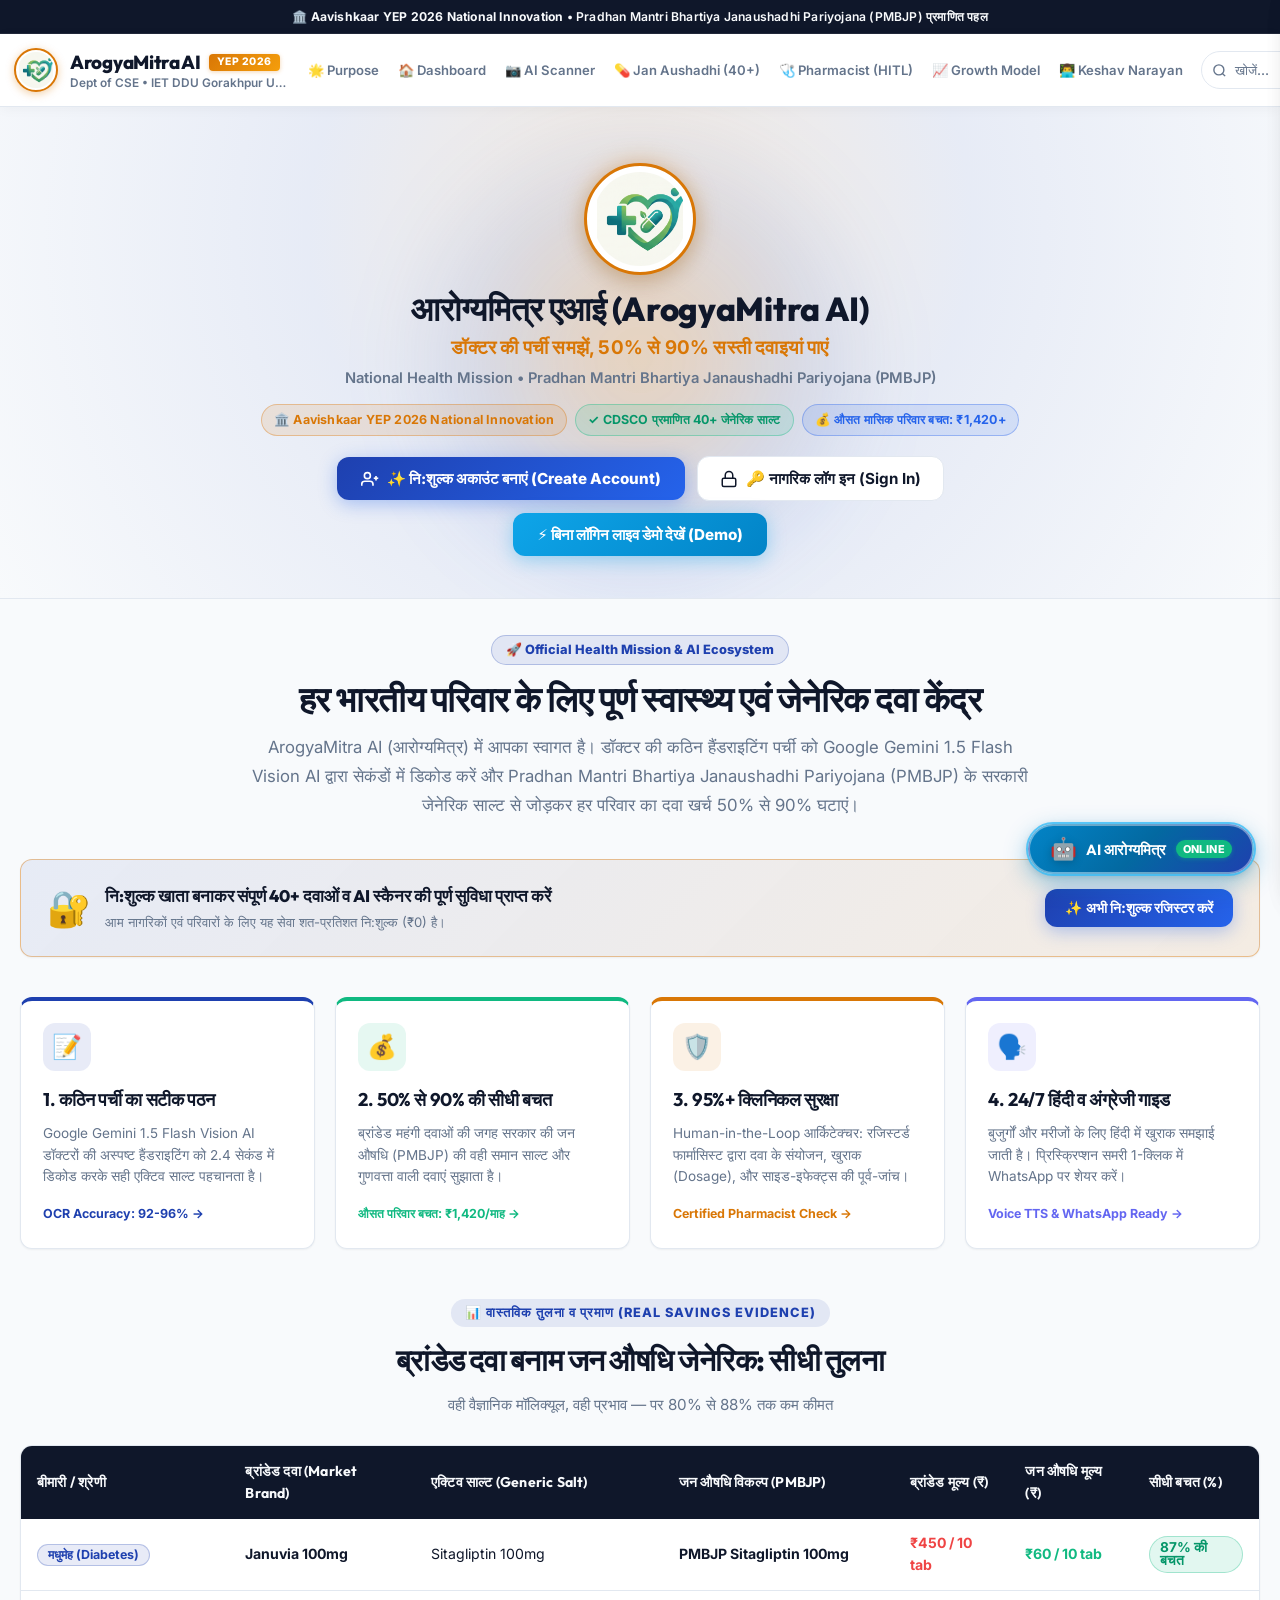
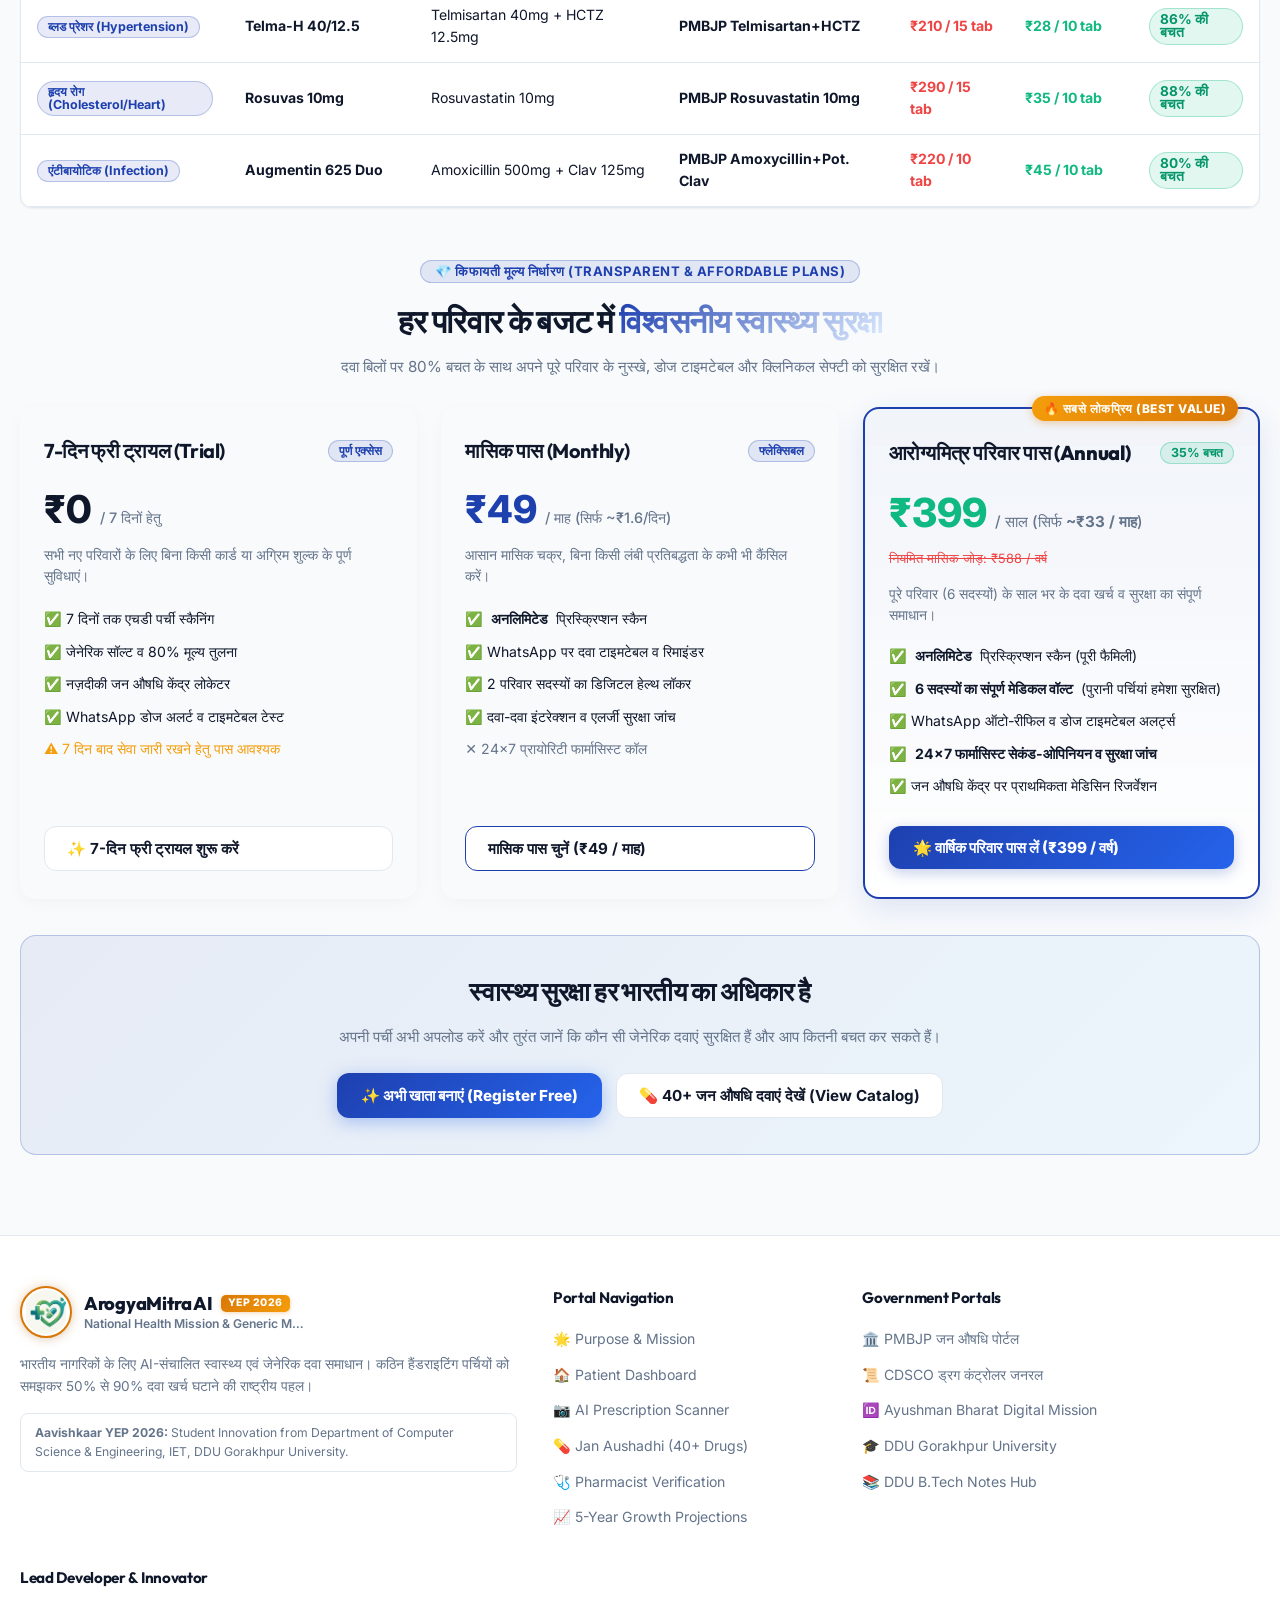
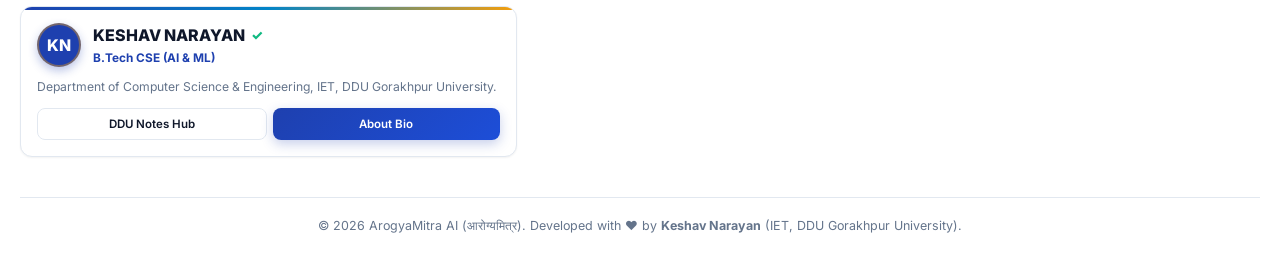
==== commit ffd55bbd: "fix: modernize responsive UI across all screen sizes, remove online badge, and integrate live Gemini" ====
--- a/index.html
+++ b/index.html
@@ -198,16 +198,12 @@
           </div>
         </div>
 
-        <!-- Scroll Down Prompter -->
-        <div class="guest-scroll-prompter" onclick="document.getElementById('guest-sheet').scrollIntoView({behavior: 'smooth'})" title="Scroll Down for Details">
-          <span data-i18n="scrollPrompter">Explore Details & Benefits</span>
-          <svg width="16" height="16" viewBox="0 0 24 24" fill="none" stroke="currentColor" stroke-width="2.5"><polyline points="6 9 12 15 18 9"/></svg>
-        </div>
+
       </section>
 
       <!-- OVERLAPPING SLIDING CONTENT SHEET (DDU Style) -->
       <section class="guest-content-sheet" id="guest-sheet">
-        <div class="sheet-grab-bar" title="Elevated Content Sheet"></div>
+
 
         <div class="container">
           <!-- Sheet Hero Header -->
@@ -1149,7 +1145,7 @@
         <span style="font-size: 1.3rem;">🤖</span>
         <div>
           <h3 style="font-size: 1rem; font-weight: 700; margin: 0; color: var(--text-main);" id="chat-drawer-title" data-i18n="chatAssistantTitle">ArogyaMitra AI असिस्टेंट</h3>
-          <span style="font-size: 0.74rem; color: #10b981; font-weight: 600;" id="chat-drawer-online" data-i18n="chatOnlineBadge">● Gemini 2.5 Flash Online</span>
+
         </div>
       </div>
       <button onclick="App.toggleChat()" style="background: none; border: none; font-size: 1.3rem; color: var(--text-muted); cursor: pointer;" aria-label="Close Chat">✕</button>
@@ -1353,7 +1349,6 @@
         footerGovt: "Government Portals",
         footerLead: "Lead Developer & Innovator",
         chatAssistantTitle: "ArogyaMitra AI असिस्टेंट",
-        chatOnlineBadge: "● Gemini 2.5 Flash Online",
         chatGreeting: "नमस्ते! मैं ArogyaMitra AI असिस्टेंट हूँ। आप मुझसे किसी भी दवा, उसके जेनेरिक साल्ट, सही खुराक, या पास के जन औषधि केंद्र के बारे में पूछ सकते हैं।",
         chatPreset1: "💊 Paracetamol खुराक?",
         chatPreset2: "💰 Metformin कीमत?",
@@ -1535,7 +1530,6 @@
         footerGovt: "Government Portals",
         footerLead: "Lead Developer & Innovator",
         chatAssistantTitle: "ArogyaMitra AI Assistant",
-        chatOnlineBadge: "● Gemini 2.5 Flash Online",
         chatGreeting: "Hello! I am ArogyaMitra AI Assistant. You can ask me about any medicine, generic salt, dosage instructions, or nearby PMBJP Jan Aushadhi stores.",
         chatPreset1: "💊 Paracetamol Dosage?",
         chatPreset2: "💰 Metformin Price?",
@@ -1814,8 +1808,6 @@
 
         const chatHeader = document.getElementById('chat-drawer-title');
         if (chatHeader && dict.chatAssistantTitle) chatHeader.innerText = dict.chatAssistantTitle;
-        const chatOnline = document.getElementById('chat-drawer-online');
-        if (chatOnline && dict.chatOnlineBadge) chatOnline.innerText = dict.chatOnlineBadge;
         const chatInput = document.getElementById('chat-input');
         if (chatInput && dict.chatInputPlaceholder) chatInput.placeholder = dict.chatInputPlaceholder;
         const chatSendBtn = document.getElementById('chat-send-btn');
@@ -2142,7 +2134,7 @@
         alert('✅ प्रिस्क्रिप्शन #RX-2026-9812 को फार्मासिस्ट द्वारा सफलतापूर्वक सत्यापित और अनुमोदित कर दिया गया है।');
       },
 
-      sendChat() {
+      async sendChat() {
         const input = document.getElementById('chat-input');
         const text = input ? input.value.trim() : '';
         if (!text) return;
@@ -2155,15 +2147,12 @@
         const typingEl = document.createElement('div');
         typingEl.className = 'chat-bubble chat-ai';
         typingEl.id = typingId;
-        typingEl.innerText = 'ArogyaMitra AI सोच रहा है...';
+        const isHi = (this.currentLang || 'hi') === 'hi';
+        typingEl.innerHTML = `<span style="display: inline-flex; align-items: center; gap: 8px;"><span style="display:inline-block; width:10px; height:10px; border:2px solid var(--border); border-top-color:var(--primary); border-radius:50%; animation:spin 0.8s linear infinite;"></span> ${isHi ? 'ArogyaMitra AI उत्तर तैयार कर रहा है...' : 'ArogyaMitra AI is analyzing...'}</span>`;
         body.appendChild(typingEl);
         body.scrollTop = body.scrollHeight;
 
-        setTimeout(() => {
-          const el = document.getElementById(typingId);
-          if (el) el.remove();
-          this.generateClinicalChatResponse(text);
-        }, 800);
+        await this.generateClinicalChatResponse(text, typingId);
       },
 
       sendPresetChat(q) {
@@ -2172,44 +2161,114 @@
         this.sendChat();
       },
 
-      appendChatMessage(text, sender) {
+      appendChatMessage(text, sender, isHtml = false) {
         const body = document.getElementById('chat-body');
         if (!body) return;
         const msg = document.createElement('div');
         msg.className = 'chat-bubble ' + (sender === 'user' ? 'chat-user' : 'chat-ai');
-        msg.innerText = text;
+        if (isHtml) {
+          msg.innerHTML = text;
+        } else {
+          msg.innerText = text;
+        }
         body.appendChild(msg);
         body.scrollTop = body.scrollHeight;
       },
 
-      generateClinicalChatResponse(query) {
+      async generateClinicalChatResponse(query, typingId) {
+        const isHi = (this.currentLang || 'hi') === 'hi';
+        const apiKey = "AIzaSyCGWJltwbL7q-sNcBLXArJBxXykjxpjs_o";
+
+        if (!this.chatHistory) {
+          this.chatHistory = [];
+        }
+
+        const systemPrompt = `You are ArogyaMitra AI (आरोग्यमित्र एआई), an official clinical AI healthcare and generic medicine assistant for India (developed at DDU Gorakhpur University YEP 2026).
+Your core mission:
+1. Explain medicines, generic salts, active compositions, and conditions accurately in simple terms.
+2. Recommend Government PMBJP (Pradhan Mantri Bhartiya Janaushadhi Pariyojana) generic equivalents, explicitly highlighting 50% to 90% direct savings compared to costly market brands.
+3. Provide safe dosage guidelines, precautions, food interactions, and timings.
+4. Help patients locate nearby PMBJP Jan Aushadhi Kendras (especially in Gorakhpur and UP: BRD Medical College Campus, District Hospital Gate 2, DDU University Crossing, Mohaddipur).
+Language: The patient prefers ${isHi ? 'Hindi (हिंदी)' : 'English'}. Respond in natural, polite, helpful ${isHi ? 'Hindi (Devanagari script)' : 'English'}.
+Formatting: Use short bullet points and bold highlights (**bold**) for key information. Always end with a caring note advising consultation with a licensed doctor or pharmacist for emergency or prescription changes.`;
+
+        let aiReplyText = "";
+
+        try {
+          const endpoint = `https://generativelanguage.googleapis.com/v1beta/models/gemini-2.5-flash:generateContent?key=${apiKey}`;
+          const payload = {
+            contents: [
+              {
+                role: "user",
+                parts: [{ text: systemPrompt + "\n\nPatient Question:\n" + query }]
+              }
+            ]
+          };
+
+          const response = await fetch(endpoint, {
+            method: "POST",
+            headers: { "Content-Type": "application/json" },
+            body: JSON.stringify(payload)
+          });
+
+          if (response.ok) {
+            const data = await response.json();
+            if (data.candidates && data.candidates[0] && data.candidates[0].content && data.candidates[0].content.parts) {
+              aiReplyText = data.candidates[0].content.parts.map(p => p.text).join("\n").trim();
+            }
+          }
+        } catch (err) {
+          console.warn("Live Gemini API unavailable, using clinical knowledge base:", err);
+        }
+
+        if (!aiReplyText) {
+          aiReplyText = this.getLocalClinicalReply(query, isHi);
+        }
+
+        const formattedHtml = this.formatMarkdownToHtml(aiReplyText);
+
+        const el = document.getElementById(typingId);
+        if (el) el.remove();
+
+        this.appendChatMessage(formattedHtml, 'ai', true);
+      },
+
+      formatMarkdownToHtml(text) {
+        if (!text) return '';
+        let clean = text
+          .replace(/&/g, '&amp;')
+          .replace(/</g, '&lt;')
+          .replace(/>/g, '&gt;');
+        clean = clean.replace(/\*\*(.*?)\*\*/g, '<strong>$1</strong>');
+        clean = clean.replace(/\*(.*?)\*/g, '<em>$1</em>');
+        clean = clean.replace(/^[\*\-]\s+(.*)$/gm, '<li style="margin-left: 14px; margin-bottom: 4px;">$1</li>');
+        clean = clean.replace(/\n\n+/g, '<br><br>').replace(/\n/g, '<br>');
+        return clean;
+      },
+
+      getLocalClinicalReply(query, isHi) {
         const q = query.toLowerCase();
-        let reply = '';
-        const isHi = (this.currentLang || 'hi') === 'hi';
-
         if (q.includes('paracetamol') || q.includes('fever') || q.includes('बुखार') || q.includes('dolo') || q.includes('pain')) {
-          reply = isHi
-            ? 'पैरासिटामोल (Paracetamol 650mg) बुखार और दर्द के लिए सुरक्षित दवा है। ब्रांडेड Dolo 650 का 1 पत्ता ₹34 का आता है, जबकि जन औषधि केंद्र पर यह सिर्फ ₹9.50 में उपलब्ध है (72% बचत)।'
-            : 'Paracetamol (650mg IP) is safe for fever and pain relief. Branded Dolo 650 costs ₹34/strip, whereas government PMBJP Jan Aushadhi provides it for only ₹9.50 (72% savings).';
+          return isHi
+            ? '✅ **पैरासिटामोल (Paracetamol 650mg):**\n• बुखार और दर्द के लिए अत्यंत सुरक्षित दवा है।\n• **बचत:** ब्रांडेड Dolo 650 का 1 पत्ता ₹34 का आता है, जबकि सरकारी **जन औषधि (PMBJP)** केंद्र पर यह सिर्फ ₹9.50 में उपलब्ध है (**72% सीधी बचत**)।\n• **खुराक:** वयस्क 6-8 घंटे के अंतराल पर ले सकते हैं (दिन में अधिकतम 3-4 ग्राम)।\n\n*सलाह: 3 दिन से अधिक तेज बुखार रहने पर तुरंत डॉक्टर से परामर्श लें।*'
+            : '✅ **Paracetamol (650mg IP):**\n• Safe first-line treatment for fever and pain relief.\n• **Savings:** Branded Dolo 650 costs ₹34/strip, while government **PMBJP Jan Aushadhi** provides the identical salt for just ₹9.50 (**72% savings**).\n• **Dosage:** 1 tablet every 6–8 hours as needed for adults.\n\n*Note: Consult a physician if high fever persists beyond 3 days.*';
         } else if (q.includes('metformin') || q.includes('sugar') || q.includes('शुगर') || q.includes('डायबिटीज') || q.includes('diabetes')) {
-          reply = isHi
-            ? 'मेटफॉर्मिन (Metformin 500mg SR) टाइप-2 डायबिटीज की पहली दवा है। जन औषधि केंद्र पर 10 गोलियां सिर्फ ₹14-₹18 में मिल जाती हैं, जबकि ब्रांडेड ₹65 तक का होता है।'
-            : 'Metformin 500mg SR is the first-line therapy for Type-2 Diabetes. PMBJP Jan Aushadhi provides 10 tablets for just ₹8.50-₹14, while branded alternatives cost up to ₹42-₹65.';
+          return isHi
+            ? '✅ **मेटफॉर्मिन (Metformin 500mg SR):**\n• टाइप-2 डायबिटीज नियंत्रण की मुख्य दवा।\n• **बचत:** जन औषधि केंद्र पर 10 गोलियां सिर्फ ₹14-₹18 में मिल जाती हैं, जबकि ब्रांडेड दवा ₹65 तक बिकती है (**75% बचत**)।\n• **समय:** पेट की सुरक्षा हेतु भोजन के साथ या तुरंत बाद लें।\n\n*सलाह: नियमित ब्लड शुगर (HbA1c) की जांच अवश्य कराएं।*'
+            : '✅ **Metformin 500mg SR:**\n• First-line oral therapy for Type-2 Diabetes Mellitus.\n• **Savings:** Jan Aushadhi provides 10 tablets for ₹14-₹18, whereas branded Glucophage costs up to ₹65 (**75% savings**).\n• **Timing:** Take with or right after meals.\n\n*Note: Monitor HbA1c and kidney parameters regularly.*';
         } else if (q.includes('bp') || q.includes('telmisartan') || q.includes('ब्लड प्रेशर') || q.includes('hypertension')) {
-          reply = isHi
-            ? 'टेलमिसार्टन (Telmisartan 40mg) उच्च रक्तचाप नियंत्रण के लिए है। जन औषधि में 10 गोलियां केवल ₹18-₹28 में मिल जाती हैं, जबकि ब्रांडेड ₹140 का आता है।'
-            : 'Telmisartan 40mg manages essential hypertension. In Jan Aushadhi, 10 tablets cost only ₹22, while branded Telma 40 costs ₹138 (84% savings).';
+          return isHi
+            ? '✅ **टेलमिसार्टन (Telmisartan 40mg):**\n• उच्च रक्तचाप (High BP) और हृदय सुरक्षा हेतु।\n• **बचत:** जन औषधि में 10 गोलियां केवल ₹18-₹28 में मिल जाती हैं, जबकि ब्रांडेड Telma 40 लगभग ₹140 की आती है (**80%+ बचत**)।\n• **समय:** प्रतिदिन एक निश्चित समय (सुबह) पर लें।\n\n*सलाह: बिना डॉक्टर से पूछे बीपी की दवा कभी अचानक बंद न करें।*'
+            : '✅ **Telmisartan 40mg:**\n• Essential anti-hypertensive ARB medication.\n• **Savings:** Jan Aushadhi stores supply 10 tablets for just ₹18-₹28, while branded Telma 40 costs up to ₹138 (**80%+ savings**).\n• **Timing:** Take once daily at a consistent morning time.\n\n*Note: Never discontinue BP medication abruptly without doctor advice.*';
         } else if (q.includes('gorakhpur') || q.includes('गोरखपुर') || q.includes('केंद्र') || q.includes('kendra') || q.includes('store') || q.includes('दुकान') || q.includes('location')) {
-          reply = isHi
-            ? 'गोरखपुर में जन औषधि केंद्र: (1) बीआरडी मेडिकल कॉलेज परिसर, (2) जिला अस्पताल गेट नंबर 2, (3) विश्वविद्यालय चौराहा (DDU), और (4) मोहद्दीपुर मुख्य मार्ग पर स्थित हैं।'
-            : 'PMBJP Jan Aushadhi stores in Gorakhpur: (1) BRD Medical College Campus, (2) District Hospital Gate No. 2, (3) DDU University Crossing, and (4) Mohaddipur Main Road.';
+          return isHi
+            ? '📍 **गोरखपुर में प्रमुख प्रधानमंत्री जन औषधि केंद्र (PMBJP):**\n1. **बीआरडी मेडिकल कॉलेज** मुख्य परिसर (BRD Gate)\n2. **सदर जिला अस्पताल**, गेट नंबर 2\n3. **दीनदयाल उपाध्याय विश्वविद्यालय** चौराहा (DDU Gate)\n4. **मोहद्दीपुर** चारफाटक मुख्य मार्ग\n5. **गोलघर** कचहरी बस स्टेशन के निकट\n\n*यहाँ 1,800+ दवाइयां 50% से 90% कम मूल्य पर उपलब्ध हैं।*'
+            : '📍 **Major PMBJP Jan Aushadhi Stores in Gorakhpur:**\n1. **BRD Medical College** Main Gate Campus\n2. **District Hospital (Sadar)** Gate No. 2\n3. **DDU Gorakhpur University** Crossing\n4. **Mohaddipur** Main Road\n5. **Golghar** Court Road\n\n*All centers stock over 1,800 CDSCO-certified medicines at 50% to 90% subsidized rates.*';
         } else {
-          reply = isHi
-            ? 'धन्यवाद! ArogyaMitra AI आपकी सेवा में सदैव तत्पर है। हमेशा डॉक्टर या फार्मासिस्ट की देखरेख में ही दवा लें। जन औषधि से समान साल्ट अपनाकर आप 50-90% खर्च बचा सकते हैं।'
-            : 'Thank you! ArogyaMitra AI is always here to assist. Always consult your doctor or registered pharmacist for dosages. By choosing identical Jan Aushadhi generic salts, you save 50% to 90% on healthcare costs.';
-        }
-
-        this.appendChatMessage(reply, 'ai');
+          return isHi
+            ? 'नमस्ते! **ArogyaMitra AI** आपकी सेवा में सदैव तत्पर है।\n• आप किसी भी बीमारी (बुखार, बीपी, शुगर, गैस, दर्द), दवा के नाम या पर्ची के बारे में पूछ सकते हैं।\n• समान जेनेरिक साल्ट अपनाकर आप 50% से 90% दवा खर्च बचा सकते हैं।\n\n*कृपया बताएं कि मैं आज आपकी क्या सहायता कर सकता हूँ?*'
+            : 'Hello! **ArogyaMitra AI** is ready to help you.\n• Ask about any medical condition (Fever, BP, Diabetes, Acidity, Pain) or generic medicine prices.\n• Switching to identical Jan Aushadhi salts saves you 50% to 90% on medical expenses.\n\n*How may I assist you today?*';
+        }
       }
     };
 
--- a/style.css
+++ b/style.css
@@ -2137,24 +2137,7 @@
     grid-template-columns: 1fr 1fr;
   }
 }
-  .hero-grid-layout {
-    grid-template-columns: 1fr;
-    text-align: center;
-    gap: 32px;
-  }
-  .hero-buttons {
-    justify-content: center;
-  }
-  .hero-emblem-ring {
-    width: 140px;
-    height: 140px;
-  }
-  .hero-title { font-size: 2.2rem; }
-  .footer-grid { grid-template-columns: 1fr 1fr; }
-  .form-row { grid-template-columns: 1fr; }
-  .admin-layout { flex-direction: column; }
-  .admin-sidebar { width: 100%; border-right: none; border-bottom: 1px solid var(--border); }
-}
+
 
 /* Mobile Phones (max-width: 768px) */
 @media (max-width: 768px) {
@@ -2549,27 +2532,27 @@
   }
 }
 
-/* 1. Sticky Centered Grand University Logo Stage */
+/* 1. Fluid Modern Hero Stage (Fully Responsive on Laptop, Desktop, Tablet, Mobile) */
 .guest-welcome-stage {
-  position: sticky;
-  top: var(--header-height, 70px);
-  height: calc(100vh - var(--header-height, 70px));
-  min-height: 560px;
-  max-height: 860px;
+  position: relative;
+  min-height: auto;
+  max-height: none;
+  height: auto;
   display: flex;
   flex-direction: column;
   align-items: center;
   justify-content: center;
   text-align: center;
-  padding: 24px 20px 70px;
+  padding: clamp(32px, 5vw, 56px) 20px clamp(28px, 4vw, 42px);
   z-index: 1;
-  background: radial-gradient(circle at 50% 36%, rgba(217, 119, 6, 0.14) 0%, rgba(30, 64, 175, 0.10) 45%, var(--bg-main) 100%);
+  background: radial-gradient(circle at 50% 25%, rgba(217, 119, 6, 0.12) 0%, rgba(30, 64, 175, 0.08) 45%, var(--bg-main) 100%);
   overflow: hidden;
   box-sizing: border-box;
+  border-bottom: 1px solid var(--border);
 }
 
 [data-theme="dark"] .guest-welcome-stage {
-  background: radial-gradient(circle at 50% 36%, rgba(217, 119, 6, 0.18) 0%, rgba(30, 64, 175, 0.15) 50%, var(--bg-main) 100%);
+  background: radial-gradient(circle at 50% 25%, rgba(217, 119, 6, 0.16) 0%, rgba(30, 64, 175, 0.14) 50%, var(--bg-main) 100%);
 }
 
 .guest-ambient-glow {
@@ -2601,13 +2584,13 @@
 
 /* Centered Grand Emblem Ring */
 .guest-emblem-ring {
-  width: 210px;
-  height: 210px;
+  width: clamp(86px, 12vw, 112px);
+  height: clamp(86px, 12vw, 112px);
   border-radius: 50%;
   background: #ffffff;
-  padding: 10px;
-  border: 4.5px solid #d97706; /* University Heritage Gold */
-  box-shadow: 0 0 35px rgba(217, 119, 6, 0.45), 0 16px 36px rgba(0, 0, 0, 0.16);
+  padding: 6px;
+  border: 3.5px solid #d97706; /* University Heritage Gold */
+  box-shadow: 0 0 24px rgba(217, 119, 6, 0.35), 0 8px 20px rgba(0, 0, 0, 0.12);
   display: flex;
   align-items: center;
   justify-content: center;
@@ -2640,22 +2623,22 @@
 /* University Titles */
 .guest-uni-title-hi {
   font-family: 'Outfit', sans-serif;
-  font-size: 1.65rem;
+  font-size: clamp(1.4rem, 2.6vw, 2.2rem);
   font-weight: 800;
   color: var(--text-main);
-  margin-top: 20px;
-  margin-bottom: 2px;
+  margin-top: 14px;
+  margin-bottom: 4px;
   letter-spacing: -0.3px;
   line-height: 1.25;
 }
 
 .guest-uni-title-en {
-  font-size: 1.15rem;
+  font-size: clamp(0.95rem, 1.5vw, 1.18rem);
   font-weight: 700;
   color: #d97706;
   letter-spacing: 0.2px;
   margin-bottom: 6px;
-  line-height: 1.3;
+  line-height: 1.35;
 }
 
 [data-theme="dark"] .guest-uni-title-en {
@@ -2811,37 +2794,31 @@
   }
 }
 
-/* 2. Overlapping Sliding Content Sheet (Glides Over University Crest on Scroll) */
+/* 2. Clean Natural Flow Content Section (Seamless & Fast) */
+.guest-scroll-prompter {
+  display: none !important;
+}
+
 .guest-content-sheet {
   position: relative;
-  z-index: 10;
+  z-index: 2;
   background: var(--bg-main);
-  border-top-left-radius: 40px;
-  border-top-right-radius: 40px;
-  box-shadow: 0 -25px 65px rgba(0, 0, 0, 0.35);
-  border-top: 2.5px solid rgba(217, 119, 6, 0.45);
-  padding: 30px 0 80px;
-  min-height: 100vh;
+  border-top-left-radius: 0;
+  border-top-right-radius: 0;
+  box-shadow: none;
+  border-top: none;
+  padding: 36px 0 80px;
+  min-height: auto;
 }
 
 [data-theme="dark"] .guest-content-sheet {
-  box-shadow: 0 -25px 70px rgba(0, 0, 0, 0.7);
-  border-top-color: rgba(245, 158, 11, 0.4);
-}
-
-/* Elevated Grab Bar Indicator */
+  box-shadow: none;
+  border-top: none;
+}
+
+/* Elevated Grab Bar Indicator - Hidden for clean flow */
 .sheet-grab-bar {
-  width: 54px;
-  height: 5px;
-  background: rgba(217, 119, 6, 0.5);
-  border-radius: 10px;
-  margin: 0 auto 30px auto;
-  transition: width 0.3s ease, background 0.3s ease;
-}
-
-.guest-content-sheet:hover .sheet-grab-bar {
-  width: 70px;
-  background: #d97706;
+  display: none !important;
 }
 
 /* Sheet Intro Section */
@@ -3106,53 +3083,41 @@
   box-shadow: 0 6px 22px rgba(0, 0, 0, 0.3);
 }
 
-/* Responsive Rules for Small Devices */
+/* Responsive Rules for Small & Mid Devices */
 @media (max-width: 768px) {
   .guest-welcome-stage {
-    min-height: 520px;
-    padding-bottom: 60px;
+    padding: 28px 16px 24px;
   }
   .guest-emblem-ring {
-    width: 160px;
-    height: 160px;
-    padding: 7px;
-  }
-  .guest-uni-title-hi {
-    font-size: 1.3rem;
-  }
-  .guest-uni-title-en {
-    font-size: 0.98rem;
-  }
-  .guest-sheet-title {
-    font-size: 1.7rem;
-  }
-  .guest-content-sheet {
-    border-top-left-radius: 28px;
-    border-top-right-radius: 28px;
-    padding-top: 24px;
+    width: 84px;
+    height: 84px;
+    padding: 5px;
+  }
+  .guest-actions-row {
+    flex-direction: column;
+    width: 100%;
+    gap: 10px;
+  }
+  .guest-actions-row button {
+    width: 100% !important;
+    justify-content: center !important;
+  }
+  .guest-badges-row {
+    gap: 6px;
   }
 }
 
 @media (max-width: 480px) {
   .guest-welcome-stage {
-    min-height: 480px;
+    padding: 24px 12px 20px;
   }
   .guest-emblem-ring {
-    width: 140px;
-    height: 140px;
-    padding: 6px;
-  }
-  .guest-uni-title-hi {
-    font-size: 1.15rem;
-  }
-  .guest-uni-title-en {
-    font-size: 0.88rem;
-  }
-  .guest-uni-faculty {
-    font-size: 0.8rem;
+    width: 76px;
+    height: 76px;
+    padding: 4px;
   }
   .guest-btn-primary, .guest-btn-secondary {
-    padding: 10px 18px;
+    padding: 11px 16px;
     font-size: 0.88rem;
     width: 100%;
     justify-content: center;
@@ -3184,12 +3149,14 @@
 .grid-2 { grid-template-columns: repeat(2, 1fr); }
 .grid-3 { grid-template-columns: repeat(3, 1fr); }
 .grid-4 { grid-template-columns: repeat(4, 1fr); }
-@media (max-width: 992px) {
-  .grid-4 { grid-template-columns: repeat(2, 1fr); }
-  .grid-3 { grid-template-columns: repeat(2, 1fr); }
-}
-@media (max-width: 640px) {
-  .grid-4, .grid-3, .grid-2 { grid-template-columns: 1fr; }
+
+/* Laptop & Tablet Screen Adaptation (Prevents cramped 4-column cards) */
+@media (max-width: 1120px) {
+  .grid-4 { grid-template-columns: repeat(2, 1fr); gap: 16px; }
+  .grid-3 { grid-template-columns: repeat(2, 1fr); gap: 16px; }
+}
+@media (max-width: 680px) {
+  .grid-4, .grid-3, .grid-2 { grid-template-columns: 1fr; gap: 14px; }
 }
 
 .portal-card {
